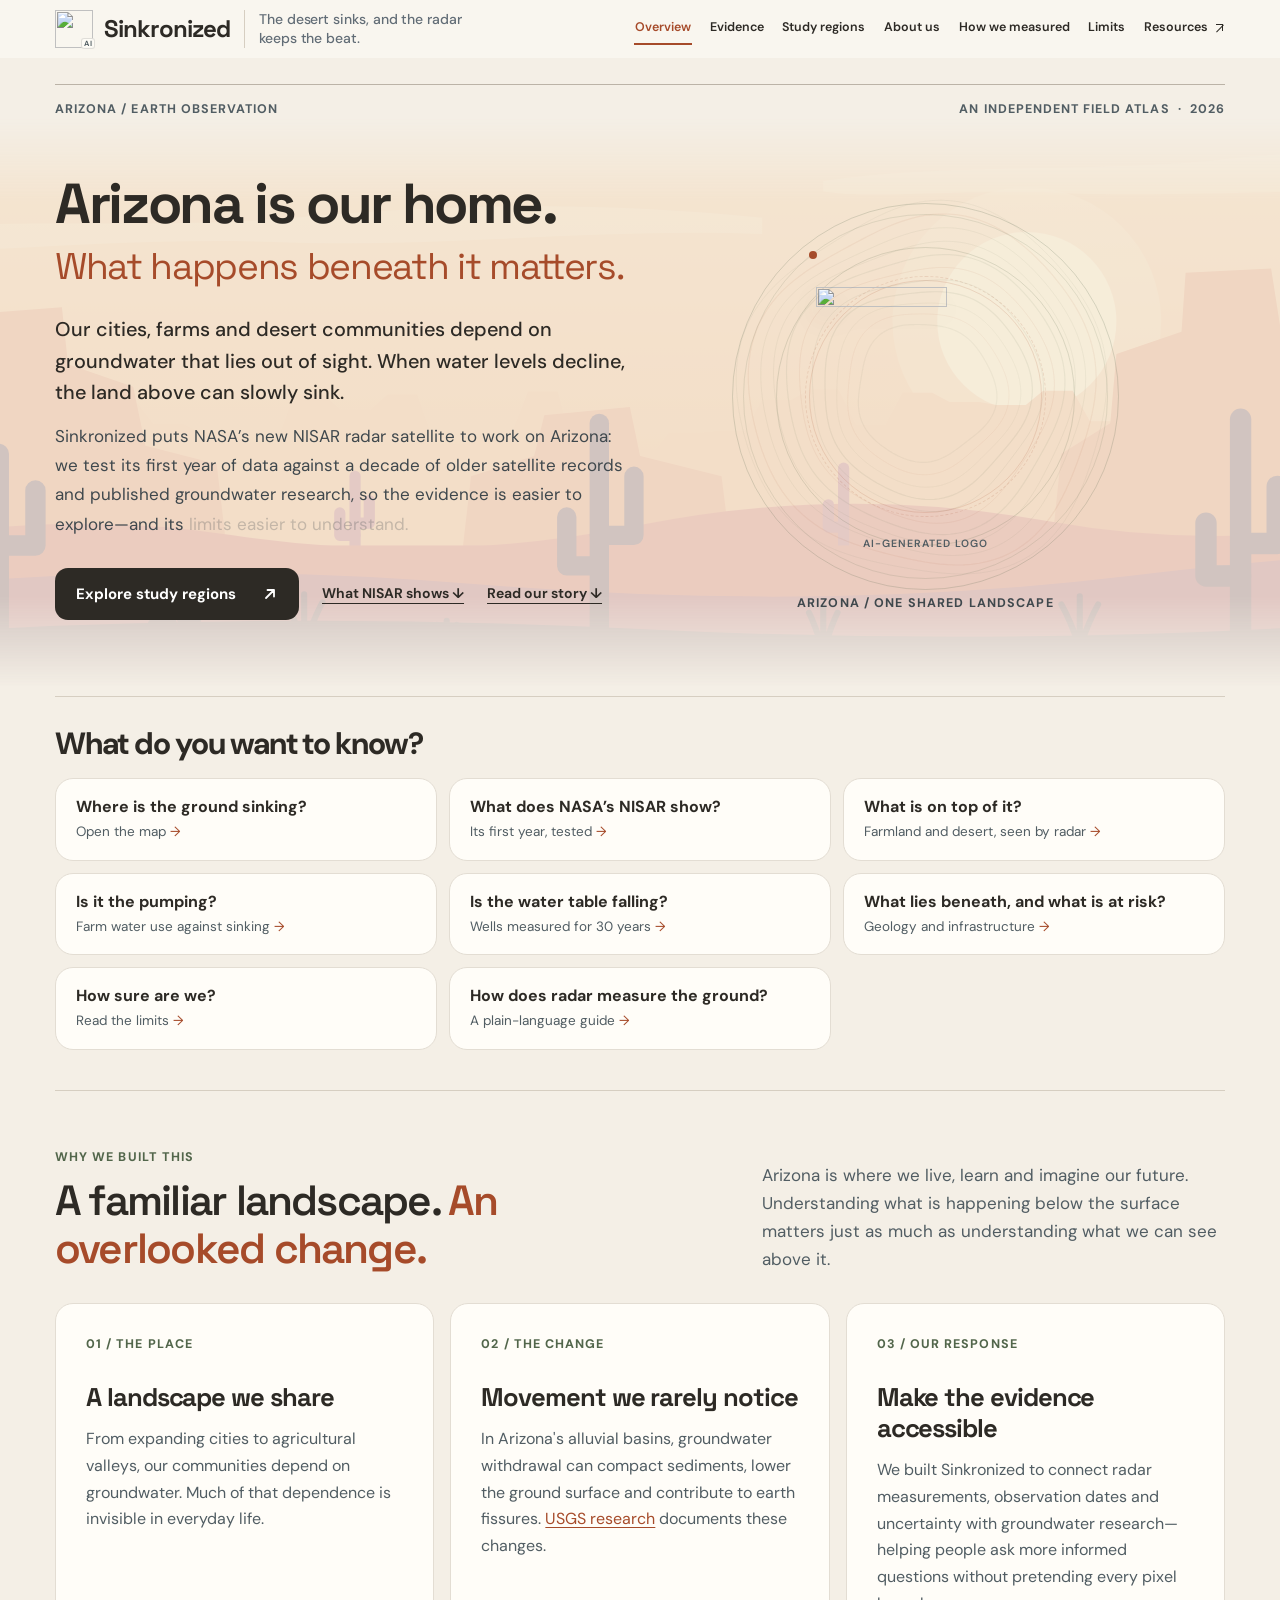
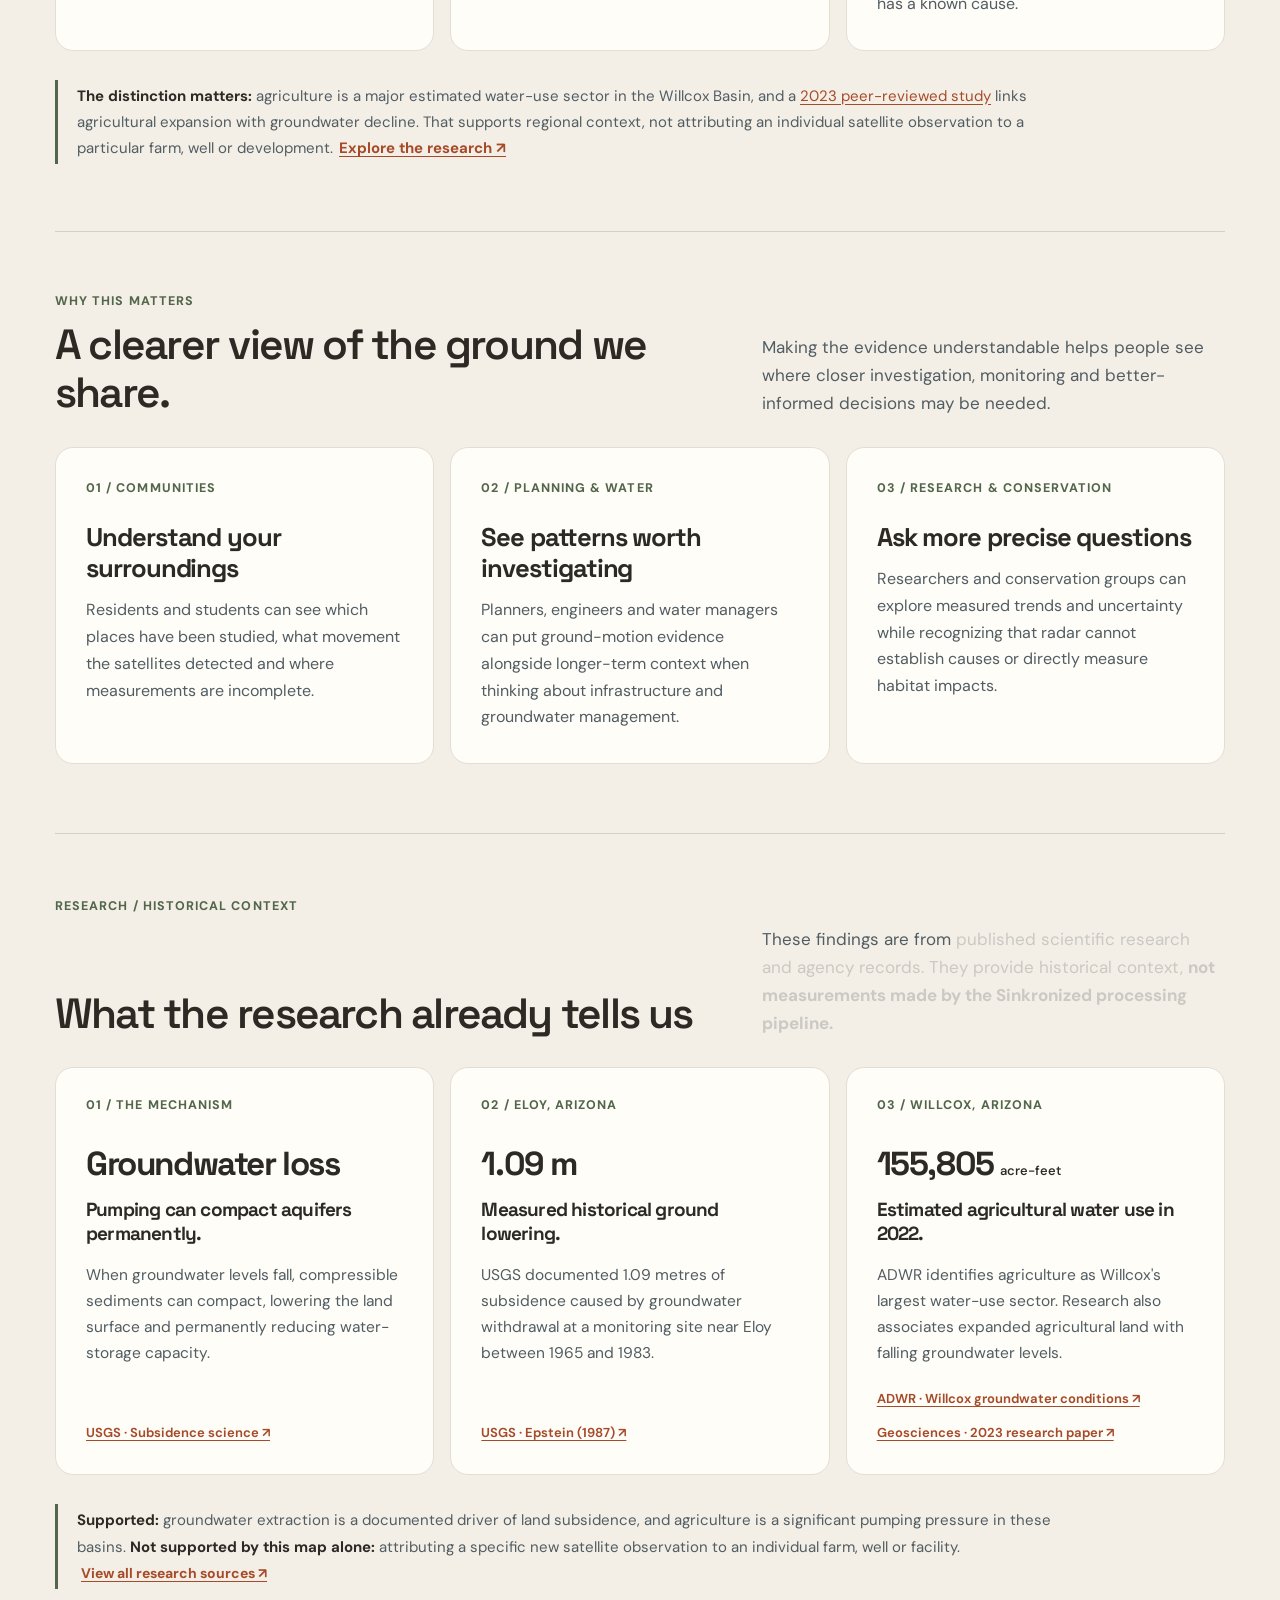
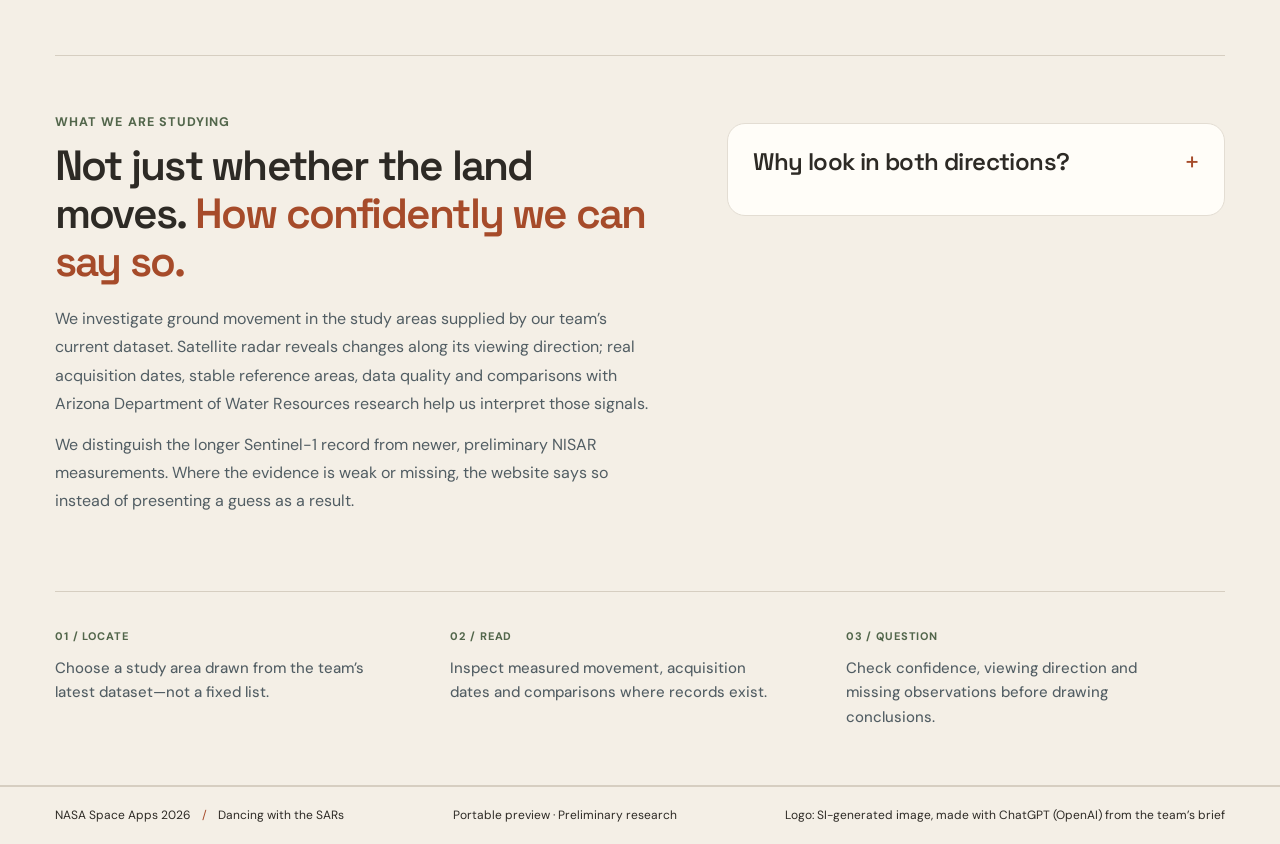
==== web/preview.html @ 80074480 "Merge branch 'mansi200304:main' into main" ====
<!doctype html>
<html lang="en">
<head>
  <meta charset="utf-8">
  <meta name="viewport" content="width=device-width,initial-scale=1">
  <meta name="theme-color" content="#F4EFE6">
  <link rel="preconnect" href="https://fonts.googleapis.com">
  <link rel="preconnect" href="https://fonts.gstatic.com" crossorigin>
  <link href="https://fonts.googleapis.com/css2?family=DM+Sans:wght@400;500;600;700&family=Space+Grotesk:wght@400;500;600;700&display=swap" rel="stylesheet">
<link rel="icon" type="image/png" sizes="32x32" href="./assets/favicon-32.png">
<link rel="apple-touch-icon" href="./assets/apple-touch-icon.png">
  <meta name="description" content="The desert sinks, and the radar keeps the beat. A groundwater field atlas.">
  <title>Sinkronized — The desert sinks, and the radar keeps the beat.</title>
  <style>/* required styles */

.leaflet-pane,
.leaflet-tile,
.leaflet-marker-icon,
.leaflet-marker-shadow,
.leaflet-tile-container,
.leaflet-pane > svg,
.leaflet-pane > canvas,
.leaflet-zoom-box,
.leaflet-image-layer,
.leaflet-layer {
	position: absolute;
	left: 0;
	top: 0;
	}
.leaflet-container {
	overflow: hidden;
	}
.leaflet-tile,
.leaflet-marker-icon,
.leaflet-marker-shadow {
	-webkit-user-select: none;
	   -moz-user-select: none;
	        user-select: none;
	  -webkit-user-drag: none;
	}
/* Prevents IE11 from highlighting tiles in blue */
.leaflet-tile::selection {
	background: transparent;
}
/* Safari renders non-retina tile on retina better with this, but Chrome is worse */
.leaflet-safari .leaflet-tile {
	image-rendering: -webkit-optimize-contrast;
	}
/* hack that prevents hw layers "stretching" when loading new tiles */
.leaflet-safari .leaflet-tile-container {
	width: 1600px;
	height: 1600px;
	-webkit-transform-origin: 0 0;
	}
.leaflet-marker-icon,
.leaflet-marker-shadow {
	display: block;
	}
/* .leaflet-container svg: reset svg max-width decleration shipped in Joomla! (joomla.org) 3.x */
/* .leaflet-container img: map is broken in FF if you have max-width: 100% on tiles */
.leaflet-container .leaflet-overlay-pane svg {
	max-width: none !important;
	max-height: none !important;
	}
.leaflet-container .leaflet-marker-pane img,
.leaflet-container .leaflet-shadow-pane img,
.leaflet-container .leaflet-tile-pane img,
.leaflet-container img.leaflet-image-layer,
.leaflet-container .leaflet-tile {
	max-width: none !important;
	max-height: none !important;
	width: auto;
	padding: 0;
	}

.leaflet-container img.leaflet-tile {
	/* See: https://bugs.chromium.org/p/chromium/issues/detail?id=600120 */
	mix-blend-mode: plus-lighter;
}

.leaflet-container.leaflet-touch-zoom {
	-ms-touch-action: pan-x pan-y;
	touch-action: pan-x pan-y;
	}
.leaflet-container.leaflet-touch-drag {
	-ms-touch-action: pinch-zoom;
	/* Fallback for FF which doesn't support pinch-zoom */
	touch-action: none;
	touch-action: pinch-zoom;
}
.leaflet-container.leaflet-touch-drag.leaflet-touch-zoom {
	-ms-touch-action: none;
	touch-action: none;
}
.leaflet-container {
	-webkit-tap-highlight-color: transparent;
}
.leaflet-container a {
	-webkit-tap-highlight-color: rgba(51, 181, 229, 0.4);
}
.leaflet-tile {
	filter: inherit;
	visibility: hidden;
	}
.leaflet-tile-loaded {
	visibility: inherit;
	}
.leaflet-zoom-box {
	width: 0;
	height: 0;
	-moz-box-sizing: border-box;
	     box-sizing: border-box;
	z-index: 800;
	}
/* workaround for https://bugzilla.mozilla.org/show_bug.cgi?id=888319 */
.leaflet-overlay-pane svg {
	-moz-user-select: none;
	}

.leaflet-pane         { z-index: 400; }

.leaflet-tile-pane    { z-index: 200; }
.leaflet-overlay-pane { z-index: 400; }
.leaflet-shadow-pane  { z-index: 500; }
.leaflet-marker-pane  { z-index: 600; }
.leaflet-tooltip-pane   { z-index: 650; }
.leaflet-popup-pane   { z-index: 700; }

.leaflet-map-pane canvas { z-index: 100; }
.leaflet-map-pane svg    { z-index: 200; }

.leaflet-vml-shape {
	width: 1px;
	height: 1px;
	}
.lvml {
	behavior: url(#default#VML);
	display: inline-block;
	position: absolute;
	}


/* control positioning */

.leaflet-control {
	position: relative;
	z-index: 800;
	pointer-events: visiblePainted; /* IE 9-10 doesn't have auto */
	pointer-events: auto;
	}
.leaflet-top,
.leaflet-bottom {
	position: absolute;
	z-index: 1000;
	pointer-events: none;
	}
.leaflet-top {
	top: 0;
	}
.leaflet-right {
	right: 0;
	}
.leaflet-bottom {
	bottom: 0;
	}
.leaflet-left {
	left: 0;
	}
.leaflet-control {
	float: left;
	clear: both;
	}
.leaflet-right .leaflet-control {
	float: right;
	}
.leaflet-top .leaflet-control {
	margin-top: 10px;
	}
.leaflet-bottom .leaflet-control {
	margin-bottom: 10px;
	}
.leaflet-left .leaflet-control {
	margin-left: 10px;
	}
.leaflet-right .leaflet-control {
	margin-right: 10px;
	}


/* zoom and fade animations */

.leaflet-fade-anim .leaflet-popup {
	opacity: 0;
	-webkit-transition: opacity 0.2s linear;
	   -moz-transition: opacity 0.2s linear;
	        transition: opacity 0.2s linear;
	}
.leaflet-fade-anim .leaflet-map-pane .leaflet-popup {
	opacity: 1;
	}
.leaflet-zoom-animated {
	-webkit-transform-origin: 0 0;
	    -ms-transform-origin: 0 0;
	        transform-origin: 0 0;
	}
svg.leaflet-zoom-animated {
	will-change: transform;
}

.leaflet-zoom-anim .leaflet-zoom-animated {
	-webkit-transition: -webkit-transform 0.25s cubic-bezier(0,0,0.25,1);
	   -moz-transition:    -moz-transform 0.25s cubic-bezier(0,0,0.25,1);
	        transition:         transform 0.25s cubic-bezier(0,0,0.25,1);
	}
.leaflet-zoom-anim .leaflet-tile,
.leaflet-pan-anim .leaflet-tile {
	-webkit-transition: none;
	   -moz-transition: none;
	        transition: none;
	}

.leaflet-zoom-anim .leaflet-zoom-hide {
	visibility: hidden;
	}


/* cursors */

.leaflet-interactive {
	cursor: pointer;
	}
.leaflet-grab {
	cursor: -webkit-grab;
	cursor:    -moz-grab;
	cursor:         grab;
	}
.leaflet-crosshair,
.leaflet-crosshair .leaflet-interactive {
	cursor: crosshair;
	}
.leaflet-popup-pane,
.leaflet-control {
	cursor: auto;
	}
.leaflet-dragging .leaflet-grab,
.leaflet-dragging .leaflet-grab .leaflet-interactive,
.leaflet-dragging .leaflet-marker-draggable {
	cursor: move;
	cursor: -webkit-grabbing;
	cursor:    -moz-grabbing;
	cursor:         grabbing;
	}

/* marker & overlays interactivity */
.leaflet-marker-icon,
.leaflet-marker-shadow,
.leaflet-image-layer,
.leaflet-pane > svg path,
.leaflet-tile-container {
	pointer-events: none;
	}

.leaflet-marker-icon.leaflet-interactive,
.leaflet-image-layer.leaflet-interactive,
.leaflet-pane > svg path.leaflet-interactive,
svg.leaflet-image-layer.leaflet-interactive path {
	pointer-events: visiblePainted; /* IE 9-10 doesn't have auto */
	pointer-events: auto;
	}

/* visual tweaks */

.leaflet-container {
	background: #ddd;
	outline-offset: 1px;
	}
.leaflet-container a {
	color: #0078A8;
	}
.leaflet-zoom-box {
	border: 2px dotted #38f;
	background: rgba(255,255,255,0.5);
	}


/* general typography */
.leaflet-container {
	font-family: "Helvetica Neue", Arial, Helvetica, sans-serif;
	font-size: 12px;
	font-size: 0.75rem;
	line-height: 1.5;
	}


/* general toolbar styles */

.leaflet-bar {
	box-shadow: 0 1px 5px rgba(0,0,0,0.65);
	border-radius: 4px;
	}
.leaflet-bar a {
	background-color: #fff;
	border-bottom: 1px solid #ccc;
	width: 26px;
	height: 26px;
	line-height: 26px;
	display: block;
	text-align: center;
	text-decoration: none;
	color: black;
	}
.leaflet-bar a,
.leaflet-control-layers-toggle {
	background-position: 50% 50%;
	background-repeat: no-repeat;
	display: block;
	}
.leaflet-bar a:hover,
.leaflet-bar a:focus {
	background-color: #f4f4f4;
	}
.leaflet-bar a:first-child {
	border-top-left-radius: 4px;
	border-top-right-radius: 4px;
	}
.leaflet-bar a:last-child {
	border-bottom-left-radius: 4px;
	border-bottom-right-radius: 4px;
	border-bottom: none;
	}
.leaflet-bar a.leaflet-disabled {
	cursor: default;
	background-color: #f4f4f4;
	color: #bbb;
	}

.leaflet-touch .leaflet-bar a {
	width: 30px;
	height: 30px;
	line-height: 30px;
	}
.leaflet-touch .leaflet-bar a:first-child {
	border-top-left-radius: 2px;
	border-top-right-radius: 2px;
	}
.leaflet-touch .leaflet-bar a:last-child {
	border-bottom-left-radius: 2px;
	border-bottom-right-radius: 2px;
	}

/* zoom control */

.leaflet-control-zoom-in,
.leaflet-control-zoom-out {
	font: bold 18px 'Lucida Console', Monaco, monospace;
	text-indent: 1px;
	}

.leaflet-touch .leaflet-control-zoom-in, .leaflet-touch .leaflet-control-zoom-out  {
	font-size: 22px;
	}


/* layers control */

.leaflet-control-layers {
	box-shadow: 0 1px 5px rgba(0,0,0,0.4);
	background: #fff;
	border-radius: 5px;
	}
.leaflet-control-layers-toggle {
	background-image: url(images/layers.png);
	width: 36px;
	height: 36px;
	}
.leaflet-retina .leaflet-control-layers-toggle {
	background-image: url(images/layers-2x.png);
	background-size: 26px 26px;
	}
.leaflet-touch .leaflet-control-layers-toggle {
	width: 44px;
	height: 44px;
	}
.leaflet-control-layers .leaflet-control-layers-list,
.leaflet-control-layers-expanded .leaflet-control-layers-toggle {
	display: none;
	}
.leaflet-control-layers-expanded .leaflet-control-layers-list {
	display: block;
	position: relative;
	}
.leaflet-control-layers-expanded {
	padding: 6px 10px 6px 6px;
	color: #333;
	background: #fff;
	}
.leaflet-control-layers-scrollbar {
	overflow-y: scroll;
	overflow-x: hidden;
	padding-right: 5px;
	}
.leaflet-control-layers-selector {
	margin-top: 2px;
	position: relative;
	top: 1px;
	}
.leaflet-control-layers label {
	display: block;
	font-size: 13px;
	font-size: 1.08333em;
	}
.leaflet-control-layers-separator {
	height: 0;
	border-top: 1px solid #ddd;
	margin: 5px -10px 5px -6px;
	}

/* Default icon URLs */
.leaflet-default-icon-path { /* used only in path-guessing heuristic, see L.Icon.Default */
	background-image: url(images/marker-icon.png);
	}


/* attribution and scale controls */

.leaflet-container .leaflet-control-attribution {
	background: #fff;
	background: rgba(255, 255, 255, 0.8);
	margin: 0;
	}
.leaflet-control-attribution,
.leaflet-control-scale-line {
	padding: 0 5px;
	color: #333;
	line-height: 1.4;
	}
.leaflet-control-attribution a {
	text-decoration: none;
	}
.leaflet-control-attribution a:hover,
.leaflet-control-attribution a:focus {
	text-decoration: underline;
	}
.leaflet-attribution-flag {
	display: inline !important;
	vertical-align: baseline !important;
	width: 1em;
	height: 0.6669em;
	}
.leaflet-left .leaflet-control-scale {
	margin-left: 5px;
	}
.leaflet-bottom .leaflet-control-scale {
	margin-bottom: 5px;
	}
.leaflet-control-scale-line {
	border: 2px solid #777;
	border-top: none;
	line-height: 1.1;
	padding: 2px 5px 1px;
	white-space: nowrap;
	-moz-box-sizing: border-box;
	     box-sizing: border-box;
	background: rgba(255, 255, 255, 0.8);
	text-shadow: 1px 1px #fff;
	}
.leaflet-control-scale-line:not(:first-child) {
	border-top: 2px solid #777;
	border-bottom: none;
	margin-top: -2px;
	}
.leaflet-control-scale-line:not(:first-child):not(:last-child) {
	border-bottom: 2px solid #777;
	}

.leaflet-touch .leaflet-control-attribution,
.leaflet-touch .leaflet-control-layers,
.leaflet-touch .leaflet-bar {
	box-shadow: none;
	}
.leaflet-touch .leaflet-control-layers,
.leaflet-touch .leaflet-bar {
	border: 2px solid rgba(0,0,0,0.2);
	background-clip: padding-box;
	}


/* popup */

.leaflet-popup {
	position: absolute;
	text-align: center;
	margin-bottom: 20px;
	}
.leaflet-popup-content-wrapper {
	padding: 1px;
	text-align: left;
	border-radius: 12px;
	}
.leaflet-popup-content {
	margin: 13px 24px 13px 20px;
	line-height: 1.3;
	font-size: 13px;
	font-size: 1.08333em;
	min-height: 1px;
	}
.leaflet-popup-content p {
	margin: 17px 0;
	margin: 1.3em 0;
	}
.leaflet-popup-tip-container {
	width: 40px;
	height: 20px;
	position: absolute;
	left: 50%;
	margin-top: -1px;
	margin-left: -20px;
	overflow: hidden;
	pointer-events: none;
	}
.leaflet-popup-tip {
	width: 17px;
	height: 17px;
	padding: 1px;

	margin: -10px auto 0;
	pointer-events: auto;

	-webkit-transform: rotate(45deg);
	   -moz-transform: rotate(45deg);
	    -ms-transform: rotate(45deg);
	        transform: rotate(45deg);
	}
.leaflet-popup-content-wrapper,
.leaflet-popup-tip {
	background: white;
	color: #333;
	box-shadow: 0 3px 14px rgba(0,0,0,0.4);
	}
.leaflet-container a.leaflet-popup-close-button {
	position: absolute;
	top: 0;
	right: 0;
	border: none;
	text-align: center;
	width: 24px;
	height: 24px;
	font: 16px/24px Tahoma, Verdana, sans-serif;
	color: #757575;
	text-decoration: none;
	background: transparent;
	}
.leaflet-container a.leaflet-popup-close-button:hover,
.leaflet-container a.leaflet-popup-close-button:focus {
	color: #585858;
	}
.leaflet-popup-scrolled {
	overflow: auto;
	}

.leaflet-oldie .leaflet-popup-content-wrapper {
	-ms-zoom: 1;
	}
.leaflet-oldie .leaflet-popup-tip {
	width: 24px;
	margin: 0 auto;

	-ms-filter: "progid:DXImageTransform.Microsoft.Matrix(M11=0.70710678, M12=0.70710678, M21=-0.70710678, M22=0.70710678)";
	filter: progid:DXImageTransform.Microsoft.Matrix(M11=0.70710678, M12=0.70710678, M21=-0.70710678, M22=0.70710678);
	}

.leaflet-oldie .leaflet-control-zoom,
.leaflet-oldie .leaflet-control-layers,
.leaflet-oldie .leaflet-popup-content-wrapper,
.leaflet-oldie .leaflet-popup-tip {
	border: 1px solid #999;
	}


/* div icon */

.leaflet-div-icon {
	background: #fff;
	border: 1px solid #666;
	}


/* Tooltip */
/* Base styles for the element that has a tooltip */
.leaflet-tooltip {
	position: absolute;
	padding: 6px;
	background-color: #fff;
	border: 1px solid #fff;
	border-radius: 3px;
	color: #222;
	white-space: nowrap;
	-webkit-user-select: none;
	-moz-user-select: none;
	-ms-user-select: none;
	user-select: none;
	pointer-events: none;
	box-shadow: 0 1px 3px rgba(0,0,0,0.4);
	}
.leaflet-tooltip.leaflet-interactive {
	cursor: pointer;
	pointer-events: auto;
	}
.leaflet-tooltip-top:before,
.leaflet-tooltip-bottom:before,
.leaflet-tooltip-left:before,
.leaflet-tooltip-right:before {
	position: absolute;
	pointer-events: none;
	border: 6px solid transparent;
	background: transparent;
	content: "";
	}

/* Directions */

.leaflet-tooltip-bottom {
	margin-top: 6px;
}
.leaflet-tooltip-top {
	margin-top: -6px;
}
.leaflet-tooltip-bottom:before,
.leaflet-tooltip-top:before {
	left: 50%;
	margin-left: -6px;
	}
.leaflet-tooltip-top:before {
	bottom: 0;
	margin-bottom: -12px;
	border-top-color: #fff;
	}
.leaflet-tooltip-bottom:before {
	top: 0;
	margin-top: -12px;
	margin-left: -6px;
	border-bottom-color: #fff;
	}
.leaflet-tooltip-left {
	margin-left: -6px;
}
.leaflet-tooltip-right {
	margin-left: 6px;
}
.leaflet-tooltip-left:before,
.leaflet-tooltip-right:before {
	top: 50%;
	margin-top: -6px;
	}
.leaflet-tooltip-left:before {
	right: 0;
	margin-right: -12px;
	border-left-color: #fff;
	}
.leaflet-tooltip-right:before {
	left: 0;
	margin-left: -12px;
	border-right-color: #fff;
	}

/* Printing */

@media print {
	/* Prevent printers from removing background-images of controls. */
	.leaflet-control {
		-webkit-print-color-adjust: exact;
		print-color-adjust: exact;
		}
	}
</style>
  <style>:root{--canvas:#f4efe6;--surface:#e4d9c9;--ink:#2d2a25;--rust:#a64b2a;--olive:#52664b;--muted:#626d76;--rule:#c9c0b2;--faint:#ebe4d8;--serif:Georgia,'Times New Roman',serif;--sans:Arial,Helvetica,sans-serif}
.confirmation-chip{display:table;margin:12px 0;padding:4px 8px;border:1px solid var(--olive);color:var(--olive);font-size:11px}.confirmation-chip.unconfirmed{border-color:var(--rust);color:var(--rust)}
*{box-sizing:border-box}body{margin:0;background:var(--canvas);color:var(--ink);font-family:var(--sans);font-size:14px;line-height:1.5}button,input,a{-webkit-tap-highlight-color:transparent}button,input{font:inherit}button{color:inherit;cursor:pointer}button:disabled,input:disabled{cursor:not-allowed}button{background:none;border:0}a{color:var(--rust);text-underline-offset:3px}button:focus-visible,a:focus-visible,input:focus-visible,summary:focus-visible{outline:2px solid var(--rust);outline-offset:4px}button:hover:not(:disabled){color:var(--rust)}[hidden]{display:none!important}.skip-link{position:absolute;top:-70px;left:16px;background:var(--canvas);padding:12px;z-index:3000}.skip-link:focus{top:10px}.masthead{height:78px;display:flex;align-items:center;gap:25px;padding:0 28px;border-bottom:1px solid var(--rule)}.wordmark{display:flex;align-items:center;gap:12px;font-family:var(--serif);font-size:28px;letter-spacing:-1px;text-decoration:none;color:var(--ink);white-space:nowrap}.wordmark svg{width:31px;height:36px;fill:none;stroke:var(--rust);stroke-width:1.6}.title-stop{color:var(--rust)}.project-label{font-size:11px;color:var(--muted);border-left:1px solid var(--rule);padding-left:23px;max-width:240px;line-height:1.5}.masthead nav{margin-left:auto;display:flex;gap:23px}.masthead nav button{padding:12px 0;font-size:12px}.workspace{display:grid;grid-template-columns:230px minmax(280px,1fr) 340px;height:calc(100dvh - 112px);min-height:620px}.sidebar{border-right:1px solid var(--rule);padding:25px 20px 16px;overflow:auto;display:flex;flex-direction:column}.eyebrow{font-size:10px;letter-spacing:.07em;color:var(--muted)}.sidebar-intro p{font-family:var(--serif);font-size:23px;line-height:1.25;letter-spacing:-.4px;margin:15px 0 26px}h2{font-weight:400}.sidebar h2{font-size:11px;font-weight:600;display:flex;justify-content:space-between;margin:0 0 8px}.sidebar h2 span{font-weight:400;color:var(--muted);font-variant-numeric:tabular-nums}.hotspot-button{width:100%;text-align:left;display:grid;grid-template-columns:22px 1fr;gap:6px;padding:15px 0;border-bottom:1px solid var(--rule)}.hotspot-button .index{font-size:10px;margin-top:4px;color:var(--muted)}.hotspot-button .place{font-size:17px;line-height:1.3;font-family:var(--serif)}.hotspot-button .tagline{display:block;font-size:11px;color:var(--muted);margin-top:5px;line-height:1.4}.hotspot-button[aria-pressed=true]{border-bottom-color:var(--rust)}.hotspot-button[aria-pressed=true] .index,.hotspot-button[aria-pressed=true] .place{color:var(--rust)}.text-action{padding:13px 0;font-size:11px;text-align:left;display:flex;justify-content:space-between;width:100%}.layer-section{margin-top:25px}.layer-row{padding:10px 0;border-bottom:1px solid var(--faint)}.layer-row label{display:flex;gap:9px;align-items:flex-start;cursor:pointer;font-size:12px}.layer-row input[type=checkbox]{accent-color:var(--rust);width:14px;height:14px;flex-shrink:0;margin:2px 0 0}.layer-title{flex:1}.layer-state{color:var(--muted);font-size:10px;padding-top:2px}.layer-row.unavailable label{cursor:default;color:var(--muted)}.opacity-control{display:flex;gap:8px;align-items:center;padding:6px 0 0 23px;color:var(--muted);font-size:10px}.opacity-control input{min-width:0;width:100%;height:16px;accent-color:var(--rust)}.layer-note{font-size:10px;color:var(--muted);line-height:1.6;margin-top:13px}.sidebar-footer{margin-top:auto;padding-top:25px;font-size:10px;color:var(--muted);display:flex;gap:6px;flex-wrap:wrap;align-items:center}.status-dot{width:5px;height:5px;background:var(--olive);border-radius:50%}.sidebar-footer button{padding:0;color:var(--rust);margin-left:11px;text-decoration:underline;text-underline-offset:3px}.map-column{position:relative;min-width:0;min-height:400px;background:#e4dfd3;isolation:isolate;overflow:hidden}#map{height:100%;width:100%;background:#e4dfd3;z-index:0}.map-toolbar{position:absolute;z-index:600;left:18px;right:18px;top:18px;display:flex;justify-content:space-between;gap:10px;pointer-events:none}.map-toolbar button{pointer-events:auto;font-size:11px;padding:9px 11px;background:var(--canvas)}.basemap-options{display:flex;border:1px solid var(--rule)}.basemap-options button[aria-pressed=true]{background:var(--ink);color:var(--canvas)}#fit-study{border:1px solid var(--rule)}.map-caption{position:absolute;left:18px;right:18px;bottom:35px;z-index:500;display:flex;align-items:flex-start;flex-direction:column;gap:2px;font-size:10px;pointer-events:none}.map-caption span{background:var(--canvas);padding:3px 7px;max-width:100%}.map-caption span:first-child{font-family:var(--serif);font-size:16px}.map-message{position:absolute;left:18px;right:18px;top:75px;padding:12px;background:var(--canvas);border-left:3px solid var(--rust);font-size:12px;z-index:650}.leaflet-container{font-family:var(--sans)}.leaflet-control-attribution{font-size:9px!important;max-width:100%;background:rgba(244,239,230,.94)!important}.leaflet-control-attribution a{color:var(--rust)}.leaflet-control-zoom{border:1px solid var(--rule)!important;border-radius:0!important;box-shadow:none!important;margin:0 18px 90px 0!important}.leaflet-control-zoom a{border-radius:0!important;background:var(--canvas)!important;color:var(--ink)!important;width:32px!important;height:32px!important;font-size:19px!important;font-weight:400!important}.leaflet-control-scale{margin-left:25px!important;margin-bottom:9px!important}.leaflet-control-scale-line{background:rgba(244,239,230,.9);border-color:var(--ink);font-size:9px}.study-label{background:var(--canvas);color:var(--ink);border:1px solid var(--rule);border-radius:0;box-shadow:none;font-size:11px;padding:3px 6px}.study-label::before{display:none}.leaflet-popup-content-wrapper{border-radius:0;background:var(--canvas);box-shadow:0 3px 15px #2d2a2522}.leaflet-popup-tip{background:var(--canvas)}.leaflet-popup-content{font-size:12px}.details-panel{padding:25px 25px 20px;border-left:1px solid var(--rule);overflow:auto;scrollbar-width:thin}.detail-kicker{display:flex;justify-content:space-between;gap:10px;color:var(--muted);font-size:10px;margin-bottom:15px}.details-panel h1{font-family:var(--serif);font-weight:400;font-size:29px;line-height:1.15;letter-spacing:-.6px;margin:0 0 9px}.story-name{font-family:var(--serif);font-style:italic;font-size:17px;margin:0 0 23px}.metric{border-top:1px solid var(--rule);border-bottom:1px solid var(--rule);padding:18px 0}.metric-label{font-size:11px;margin:0 0 7px}.metric-value{font-size:32px;line-height:1.2;font-weight:400;font-variant-numeric:tabular-nums;letter-spacing:-1px}.metric-value small{font-size:13px;letter-spacing:0;margin-left:4px}.metric-note{font-size:11px;color:var(--muted);margin:7px 0 0}.metric.pending .metric-value{font-family:var(--serif);font-size:29px;letter-spacing:0}.detail-section{margin-top:23px}.detail-section h2{font-size:12px;font-weight:600;margin:0 0 10px;display:flex;justify-content:space-between}.chart-wait{height:133px;border-top:1px solid var(--rule);border-bottom:1px solid var(--rule);display:flex;flex-direction:column;justify-content:center;padding:17px 0}.chart-wait .waiting-mark{display:block;width:27px;border-top:1px solid var(--rust);margin-bottom:12px}.chart-wait p{font-size:12px;margin:0 0 4px}.chart-wait small{color:var(--muted);font-size:11px;max-width:240px}.chart svg{width:100%;height:auto;display:block}.chart-label{font-size:11px;fill:var(--muted);font-family:var(--sans)}.chart table{width:100%;font-size:11px;border-collapse:collapse;margin-top:8px}.chart td,.chart th{text-align:left;border-bottom:1px solid var(--rule);padding:5px 0}.chart summary{font-size:11px;color:var(--rust);cursor:pointer;margin-top:9px}.detail-facts{margin:0;font-size:11px}.detail-facts div{display:grid;grid-template-columns:95px 1fr;gap:12px;border-bottom:1px solid var(--faint);padding:8px 0}.detail-facts dt{color:var(--muted)}.detail-facts dd{margin:0;overflow-wrap:anywhere}.detail-copy{font-size:12px;line-height:1.7;margin:0}.validation-note{font-size:11px;color:var(--muted);margin:8px 0 0}.detail-bottom{font-size:10px;color:var(--muted);border-top:1px solid var(--rule);padding-top:16px;margin-top:24px}.detail-bottom button{color:var(--rust);padding:5px 0;font-size:11px}.rate-legend{position:absolute;right:18px;bottom:37px;max-width:220px;background:var(--canvas);padding:10px;font-size:11px;z-index:600;border:1px solid var(--rule)}.rate-legend small{display:block;color:var(--muted)}.legend-colors{height:9px;margin:6px 0}.page-footer{height:34px;padding:0 25px;display:flex;justify-content:space-between;align-items:center;border-top:1px solid var(--rule);color:var(--muted);font-size:10px}.footer-separator{padding:0 8px}dialog{background:var(--canvas);color:var(--ink);border:1px solid var(--rule);width:min(620px,calc(100% - 32px));max-height:85dvh;padding:25px 30px 30px}dialog::backdrop{background:#2d2a2577}.dialog-top{display:flex;justify-content:space-between;align-items:center}#close-dialog{font-size:12px;padding:8px 0}dialog h2{font-family:var(--serif);font-size:32px;line-height:1.2;margin:25px 0 20px}dialog h3{font-size:14px;margin:22px 0 8px}dialog p,dialog li{font-size:14px;line-height:1.7}dialog ol,dialog ul{padding-left:20px}.noscript-message{position:fixed;z-index:3000;bottom:30px;left:20px;right:20px;background:var(--canvas);border:1px solid var(--rust);padding:20px}
.mobile-layer-toggle{display:none}.out-arrow{display:inline-block;width:8px;height:8px;border-top:1px solid currentColor;border-right:1px solid currentColor;position:relative;margin:0 1px 0 5px}.out-arrow::after{content:'';position:absolute;left:-1px;top:3px;width:10px;border-top:1px solid currentColor;transform:rotate(-45deg)}
@media(min-width:1600px){.workspace{grid-template-columns:260px minmax(450px,1fr) 370px}.sidebar{padding-left:26px;padding-right:26px}.details-panel{padding:28px 30px}.sidebar-intro p{font-size:26px}.details-panel h1{font-size:32px}}
@media(max-width:1100px){.workspace{grid-template-columns:200px minmax(250px,1fr) 290px}.sidebar{padding:20px 15px}.details-panel{padding:20px 18px}.masthead{padding:0 20px;gap:18px}.masthead nav{gap:15px}.project-label{display:none}.hotspot-button .place{font-size:16px}.details-panel h1{font-size:25px}.map-toolbar{left:10px;right:10px}.map-toolbar button{padding:8px}.page-footer{padding:0 15px}}
@media(max-width:800px){.masthead{height:auto;min-height:74px;padding:13px 16px;gap:5px;flex-wrap:wrap}.wordmark{font-size:26px}.wordmark svg{width:26px;height:29px}.masthead nav{margin-left:auto;gap:15px}.masthead nav button{font-size:11px;padding:5px 0}.workspace{height:auto;min-height:0;grid-template-columns:1fr;grid-template-rows:auto 58dvh auto}.sidebar{padding:15px 16px 12px;overflow:visible;border-right:0;border-bottom:1px solid var(--rule);display:block}.sidebar-intro{display:none}.sidebar h2{margin-bottom:4px}.hotspot-list{display:grid;grid-template-columns:repeat(3,minmax(0,1fr));gap:12px}.hotspot-button{padding:10px 0;grid-template-columns:1fr;gap:3px}.hotspot-button .index{display:none}.hotspot-button .place{font-size:16px}.hotspot-button .tagline{font-size:10px}.study-section .text-action{padding:10px 0 0;width:auto;gap:15px}.layer-section{margin:13px 0 0}.layer-section h2{font-weight:400}.layer-section #layer-list{display:grid;grid-template-columns:repeat(2,minmax(0,1fr));gap:0 16px}.layer-row{padding:7px 0}.layer-note{margin:8px 0 0}.sidebar-footer{padding-top:10px}.details-panel{border-left:0;border-top:1px solid var(--rule);padding:25px 20px;overflow:visible}.details-panel h1{font-size:31px}.detail-kicker{font-size:11px}.detail-copy{font-size:14px}.detail-facts{font-size:12px}.detail-facts div{grid-template-columns:120px 1fr}.detail-section{margin-top:25px}.detail-section h2{font-size:14px}.metric-value{font-size:36px}.chart-wait{height:135px}.page-footer{height:auto;min-height:50px;padding:12px 16px;gap:8px;align-items:flex-start;flex-direction:column}.map-column{min-height:330px}.chart{max-width:500px}.map-caption{left:12px;right:12px}.map-caption span:last-child{font-size:9px}.rate-legend{bottom:102px;max-width:200px}.sidebar-footer button{margin-left:6px}}
@media(max-width:800px){.layer-section{display:none}.sidebar.layers-open .layer-section{display:block}.mobile-layer-toggle{display:inline-block;font-size:11px;color:var(--rust);padding:10px 0 0}.study-section .text-action{display:inline-flex;margin-right:25px}.sidebar-footer{padding-top:9px}}
@media(max-width:420px){.masthead nav{width:100%;margin-left:38px;justify-content:space-between;gap:10px}.hotspot-button .place{font-size:15px}.layer-row label{font-size:11px}.layer-state{font-size:9px}.map-toolbar button{font-size:10px}.map-caption span:last-child{max-width:250px}}
@media(prefers-reduced-motion:reduce){*{scroll-behavior:auto!important;transition:none!important;animation:none!important}}

/* Sonoran Sand: distinct surface and interaction roles, without layout changes. */
:root{--slate:#6C7A89;--slate-deep:#626D76;--on-sand:#505B62}
.masthead{background:var(--ink);border-bottom:2px solid var(--rust);color:var(--canvas)}
.masthead .wordmark,.masthead nav button{color:var(--canvas)}
.masthead .wordmark svg{stroke:var(--surface)}
.masthead .title-stop{color:var(--surface)}
.masthead .project-label{color:var(--surface);border-color:var(--slate)}
.masthead nav button:hover{color:var(--surface)}
.masthead a:focus-visible,.masthead button:focus-visible{outline-color:var(--canvas)}
.sidebar{background:var(--surface)}
.sidebar .eyebrow,.sidebar .hotspot-button .tagline,.sidebar .hotspot-button .index,
.sidebar .layer-note,.sidebar .opacity-control,.sidebar .layer-row.unavailable label{color:var(--on-sand)}
.sidebar h2>span{background:var(--olive);color:var(--canvas);padding:0 5px}
.hotspot-button{padding-left:8px;padding-right:8px}
.hotspot-button[aria-pressed=true]{background:var(--rust);border-bottom-color:var(--rust);color:var(--canvas)}
.hotspot-button[aria-pressed=true] .place,.hotspot-button[aria-pressed=true] .index,
.hotspot-button[aria-pressed=true] .tagline{color:var(--canvas)}
.hotspot-button[aria-pressed=true]:hover{color:var(--canvas)}
.layer-row{border-bottom-color:var(--rule)}
.layer-state:not(:empty){padding:1px 4px;background:var(--canvas);color:var(--slate-deep);border:1px solid var(--rule)}
#layer-hotspots{accent-color:var(--olive)}
.sidebar-footer{border-top:2px solid var(--olive);background:var(--canvas);color:var(--olive);padding:12px 9px;margin-top:20px}
.sidebar-footer .status-dot{background:var(--olive);width:6px;height:6px}
.sidebar-footer button{color:var(--olive)}
.details-panel{--detail-gutter:25px;--detail-top:25px;background:var(--canvas)}
.detail-kicker{background:var(--slate-deep);color:var(--canvas);margin:calc(-1 * var(--detail-top)) calc(-1 * var(--detail-gutter)) 0;padding:15px var(--detail-gutter) 10px}
.details-panel h1{background:var(--slate-deep);color:var(--canvas);margin:0 calc(-1 * var(--detail-gutter));padding:0 var(--detail-gutter) 9px}
.details-panel .story-name{background:var(--slate-deep);color:var(--canvas);margin:0 calc(-1 * var(--detail-gutter)) 23px;padding:0 var(--detail-gutter) 16px;border-bottom:4px solid var(--slate)}
.metric:not(.pending){border-top:2px solid var(--rust)}
.metric:not(.pending) .metric-value{color:var(--rust)}
.metric.pending .metric-value{color:var(--slate-deep)}
.detail-section h2{color:var(--olive)}
.validation-note{border-left:2px solid var(--slate);padding-left:9px}
.page-footer{background:var(--ink);color:var(--surface);border-top-color:var(--slate-deep)}
@media(min-width:1600px){.details-panel{--detail-gutter:30px;--detail-top:28px}}
@media(max-width:1100px){.details-panel{--detail-gutter:18px;--detail-top:20px}}
@media(max-width:800px){.details-panel{--detail-gutter:20px;--detail-top:25px}.hotspot-button{padding-left:7px;padding-right:7px}.sidebar-footer{margin-top:12px;padding:9px}}

/* Project continuation: narrative overview and usable, data-faithful atlas. */
html{scroll-behavior:smooth;scroll-padding-top:18px}
.masthead{position:relative;z-index:20}
.masthead .nav-overview,.masthead .nav-explore{font-size:12px;text-decoration:none;color:var(--canvas);padding:12px 0}
.masthead .nav-overview:hover,.masthead .nav-explore:hover{color:var(--surface)}
.overview{position:relative;background:var(--canvas);padding:24px clamp(22px,5vw,85px) 24px;border-bottom:1px solid var(--rule);min-height:min(740px,95dvh);overflow:hidden}
.overview-topline{display:flex;justify-content:space-between;gap:20px;border-top:2px solid var(--olive);padding-top:11px;font-size:10px;color:var(--slate-deep);letter-spacing:.14em}
.overview-hero{min-height:515px;display:grid;grid-template-columns:minmax(0,1.08fr) minmax(270px,.92fr);align-items:center;gap:clamp(28px,6vw,100px);max-width:1550px;margin:0 auto}
.overview-copy{max-width:750px;padding:44px 0}
.overview-kicker{display:flex;align-items:center;gap:9px;margin:0 0 24px;font-size:10px;font-weight:700;color:var(--olive);letter-spacing:.16em}
.overview-kicker .status-dot{width:8px;height:8px}
.overview h1{font:400 clamp(48px,5.9vw,93px)/1.04 var(--serif);letter-spacing:-.055em;margin:0 0 25px;max-width:870px}
.overview h1 em{font-style:normal;color:var(--rust);display:block}
.overview-lede{font:400 clamp(17px,1.7vw,22px)/1.5 var(--serif);max-width:610px;margin:0 0 18px}
.overview-subcopy{font-size:14px;line-height:1.85;max-width:620px;color:var(--slate-deep);margin:0 0 26px}
.overview-actions{display:flex;flex-wrap:wrap;align-items:center;gap:15px 24px}
.overview-primary{display:inline-flex;align-items:center;justify-content:space-between;gap:35px;padding:14px 18px;background:var(--rust);color:#fff;text-decoration:none;font-size:13px;font-weight:700;min-height:49px}
.overview-primary:hover{background:#8f3d21}
.overview-primary:focus-visible,.overview-secondary:focus-visible{outline:2px solid var(--olive);outline-offset:4px}
.overview-secondary{border-bottom:1px solid var(--rust);font-size:12px;padding:10px 0;color:var(--rust);text-align:left}
.overview-caveat{border-left:2px solid var(--olive);padding:1px 0 1px 12px;max-width:630px;color:var(--slate-deep);font-size:11px;line-height:1.7;margin-top:25px}
.overview-visual{position:relative;display:grid;place-items:center;min-width:0;aspect-ratio:1;max-height:560px}
.overview-visual:before{content:"";position:absolute;inset:3%;border:1px solid var(--rule);border-radius:50%}
.overview-rings{position:relative;display:grid;place-items:center;aspect-ratio:1;width:min(100%,480px)}
.overview-rings:after{content:"";position:absolute;inset:17%;border:1px dashed #a64b2a66;border-radius:50%;pointer-events:none}
.overview-ring{position:absolute;border:1px solid var(--rule);border-radius:50%;width:100%;aspect-ratio:1}
.overview-ring-2{width:82%;border-color:#52664b77}
.overview-ring-3{width:64%;border-color:#a64b2a88}
.overview-rings img{width:55%;height:auto;object-fit:contain;filter:drop-shadow(0 10px 18px #2d2a2520);position:relative;z-index:1}
.overview-orbit-dot{position:absolute;top:10%;left:18%;width:8px;height:8px;background:var(--rust);border-radius:50%}
.overview-visual-label{position:absolute;bottom:4%;left:0;right:0;text-align:center;font-size:10px;letter-spacing:.12em;color:var(--slate-deep)}
.overview-steps{display:grid;grid-template-columns:repeat(3,minmax(0,1fr));gap:22px;max-width:1550px;margin:0 auto;padding:20px 0 10px;border-top:1px solid var(--rule)}
.overview-steps>div{border-left:2px solid var(--olive);padding:4px 14px}
.overview-steps span{font-weight:700;font-size:10px;letter-spacing:.1em;color:var(--olive)}
.overview-steps p{font:14px/1.65 var(--serif);max-width:330px;margin:7px 0 0}
.overview-science-note{max-width:630px;border-top:1px solid var(--rule);border-bottom:1px solid var(--rule);margin-top:25px;font-size:13px}
.overview-science-note summary{list-style:none;display:flex;justify-content:space-between;align-items:center;cursor:pointer;color:var(--ink);font-weight:700;padding:13px 0}
.overview-science-note summary::-webkit-details-marker{display:none}
.overview-science-note summary span{font-size:20px;font-weight:400;color:var(--rust)}
.overview-science-note[open] summary span{transform:rotate(45deg)}
.overview-science-note p{color:var(--slate-deep);line-height:1.7;margin:0 0 14px}
.return-overview{display:inline-block;font-size:11px;color:var(--olive);margin-bottom:17px}
.workspace{grid-template-columns:280px minmax(280px,1fr) 390px;min-height:670px}
.sidebar{padding-left:25px;padding-right:25px}
.sidebar-intro p{font-size:24px}
.hotspot-button{grid-template-columns:26px 1fr;padding-top:17px;padding-bottom:17px}
.hotspot-button .place{font-size:19px}
.hotspot-button .tagline{font-size:12px}
.layer-row label{font-size:13px}
.layer-note{font-size:11px}
.details-panel{--detail-gutter:28px;--detail-top:27px;padding:var(--detail-top) var(--detail-gutter)}
.details-panel h1{font-size:35px}
.story-name{font-size:18px}
.metric-label{font-size:13px}
.metric-value{font-size:37px}
.metric-note{font-size:12px;line-height:1.65}
.detail-section h2{font-size:14px}
.detail-copy{font-size:14px;line-height:1.75}
.validation-note{font-size:12px;line-height:1.7}
.detail-facts{font-size:13px}
.detail-facts div{grid-template-columns:120px minmax(0,1fr);gap:12px}
.detail-kicker{font-size:11px}
.detail-bottom{font-size:12px}
.insights-summary{font-size:18px}
.insight-point h3{font-size:13px}
.insight-point p{font-size:14px}
.confidence-pill strong{font-size:13px}
.confidence-pill small{font-size:11px}
.study-context{padding:0 0 14px}
.detail-section-heading{display:flex;align-items:center;justify-content:space-between;gap:8px;margin-bottom:10px}
.detail-section-heading h2{margin:0}
.detail-section-heading .insights-title{margin:0}
.explain-trigger{display:inline-block;color:var(--rust);font:600 11px var(--sans);text-align:left;text-decoration:underline;text-underline-offset:3px;white-space:nowrap;padding:6px 0}
.metric .explain-trigger{margin-top:10px}
.chart svg{overflow:visible}
.chart-point{cursor:pointer;stroke:var(--canvas);stroke-width:1}
.chart-point:hover,.chart-point:focus-visible,.chart-point-active{stroke:var(--ink);stroke-width:2.5;r:6}
.chart-readout{display:block;min-height:39px;padding:9px 10px;background:var(--faint);border-left:2px solid var(--rust);font:12px/1.5 var(--sans);color:var(--ink);margin-top:8px}
.chart summary{font-size:12px}
.explain-drawer{position:fixed;bottom:0;left:0;right:0;z-index:1800;background:var(--canvas);border-top:4px solid var(--rust);box-shadow:0 -9px 45px #2d2a2533;padding:20px clamp(20px,6vw,90px) 26px;max-height:min(60dvh,390px);overflow:auto}
.explain-drawer-head{display:flex;justify-content:space-between;gap:20px;align-items:center}
.explain-drawer-head .eyebrow{color:var(--olive);font-weight:700;letter-spacing:.14em}
.explain-drawer-head button{font-size:13px;color:var(--rust);padding:7px}
.explain-drawer h2{font:400 clamp(23px,3vw,32px)/1.18 var(--serif);margin:10px 0 8px}
.explain-drawer p{max-width:900px;font-size:14px;line-height:1.7;margin:0 0 7px}
.explain-drawer .explain-note{font-size:12px;color:var(--slate-deep)}
@media(min-width:1600px){.workspace{grid-template-columns:300px minmax(450px,1fr) 420px}.sidebar{padding-left:28px;padding-right:28px}.details-panel{--detail-gutter:32px;--detail-top:30px}}
@media(min-width:801px) and (max-width:1199px){.workspace{grid-template-columns:235px minmax(245px,1fr) 328px}.sidebar{padding:20px 16px}.hotspot-button .place{font-size:17px}.details-panel{--detail-gutter:19px;--detail-top:22px}.details-panel h1{font-size:29px}.overview-hero{gap:26px}.overview h1{font-size:clamp(44px,5vw,65px)}}
@media(max-width:800px){
 .masthead .nav-overview,.masthead .nav-explore{font-size:11px;padding:5px 0}
 .overview{padding:18px 20px 24px;min-height:0}
 .overview-topline{font-size:9px}
 .overview-topline span:last-child{display:none}
 .overview-hero{min-height:0;grid-template-columns:1fr;gap:0}
 .overview-copy{padding:39px 0 22px}
 .overview h1{font-size:clamp(44px,11vw,72px);letter-spacing:-.048em}
 .overview-lede{font-size:19px}
 .overview-visual{max-height:265px;aspect-ratio:auto;height:265px;overflow:hidden}
 .overview-rings{width:280px}
 .overview-rings img{width:48%}
 .overview-visual-label{bottom:0;font-size:8px}
 .overview-steps{grid-template-columns:1fr;gap:12px}
 .overview-steps>div{padding:0 11px}
 .overview-steps p{margin-top:4px}
 .workspace{grid-template-columns:1fr;grid-template-rows:auto 58dvh auto;min-height:0}
 .sidebar{padding:14px 16px 12px}
 .hotspot-button .place{font-size:16px}
 .details-panel{--detail-gutter:20px;--detail-top:25px}
 .details-panel h1{font-size:34px}
 .detail-copy,.insight-point p{font-size:14px}
 .detail-section h2{font-size:14px}
 .chart{max-width:100%}
 .explain-drawer{max-height:60dvh;padding:15px 18px 20px}
}
@media(max-width:420px){
 .masthead nav{width:100%;margin-left:0;gap:8px;justify-content:space-between;flex-wrap:wrap}
 .overview h1{font-size:45px}
 .overview-actions{gap:10px}
 .overview-primary{width:100%}
 .overview-lede{font-size:18px}
 .overview-subcopy{font-size:13px}
 .overview-steps p{font-size:13px}
 .hotspot-list{gap:8px}
 .hotspot-button .place{font-size:15px}
 .detail-section-heading{align-items:flex-start}
 .detail-section-heading .explain-trigger{white-space:normal;max-width:110px}
}
@media(prefers-reduced-motion:no-preference){
 .overview-copy>*{animation:rise-on-load .55s both}
 .overview-copy>*:nth-child(2){animation-delay:.07s}
 .overview-copy>*:nth-child(3){animation-delay:.14s}
 .overview-copy>*:nth-child(n+4){animation-delay:.19s}
 .overview-rings{animation:rise-on-load .75s .15s both}
 .overview-step-in{opacity:0;transform:translateY(14px);transition:opacity .55s ease,transform .55s ease}
 .overview-step-in.is-visible{opacity:1;transform:none}
 @keyframes rise-on-load{from{opacity:0;transform:translateY(12px)}to{opacity:1;transform:translateY(0)}}
}
@media(prefers-reduced-motion:reduce){html{scroll-behavior:auto}}

/* Human story + verifiable source cards for Arizona groundwater subsidence. */
.overview-story{font:400 16px/1.82 var(--serif);max-width:680px;color:var(--ink);margin:0 0 18px}
.overview-story strong{font-weight:600;color:var(--rust)}
.overview-story a,.overview-mission a{color:var(--rust);text-decoration-thickness:1px}
.overview-mission{max-width:690px;border-left:3px solid var(--olive);padding:17px 21px 18px;margin:28px 0;background:#ebe4d8}
.overview-mission-label{display:block;color:var(--olive);font:700 10px/1.6 var(--sans);letter-spacing:.13em;margin-bottom:11px}
.overview-mission p{font:14px/1.8 var(--sans);margin:0 0 12px}
.overview-mission p:last-child{margin-bottom:0}
.overview-story-link{font:600 12px/1.4 var(--sans);color:var(--rust);text-decoration:none;border-bottom:1px solid var(--rust);padding:12px 0}
.overview-purpose{padding:42px 0 37px;border-top:1px solid var(--rule);max-width:1550px;margin:0 auto;scroll-margin-top:16px}
.overview-purpose-header{display:grid;grid-template-columns:1.15fr .85fr;gap:35px;align-items:end;margin-bottom:26px}
.overview-purpose-header h2,.overview-proof-heading h2{font:400 clamp(32px,3.7vw,50px)/1.16 var(--serif);letter-spacing:-.037em;max-width:690px;margin:0}
.overview-purpose-header>p{font:16px/1.7 var(--serif);max-width:510px;margin:0;color:var(--slate-deep)}
.overview-audiences{display:grid;grid-template-columns:repeat(3,minmax(0,1fr));gap:0;border:1px solid var(--rule)}
.overview-audiences article{padding:24px 24px 26px;border-right:1px solid var(--rule);min-height:175px}
.overview-audiences article:last-child{border-right:0}
.overview-audiences span,.overview-proof-id{font:700 10px/1.5 var(--sans);color:var(--olive);letter-spacing:.11em}
.overview-audiences h3{font:400 23px/1.23 var(--serif);letter-spacing:-.02em;margin:12px 0}
.overview-audiences p{font-size:13px;color:var(--slate-deep);line-height:1.8;margin:0}
.overview-proof{margin:20px auto 0;padding:39px 0 25px;border-top:2px solid var(--rust);max-width:1550px}
.overview-proof-heading{display:grid;grid-template-columns:1.2fr .8fr;gap:18px 42px;align-items:end;margin-bottom:24px}
.overview-proof-heading .overview-mission-label{grid-column:1/-1;margin:0}
.overview-proof-heading h2{grid-column:1}
.overview-proof-heading p{grid-column:2;align-self:end;font:14px/1.75 var(--sans);color:var(--slate-deep);margin:0}
.overview-proof-grid{display:grid;grid-template-columns:repeat(3,minmax(0,1fr));gap:14px}
.overview-proof-card{display:flex;flex-direction:column;align-items:flex-start;padding:26px 24px;background:var(--surface);border-top:3px solid var(--olive);min-height:320px}
.overview-proof-card:nth-child(2){border-top-color:var(--rust)}
.overview-proof-card:nth-child(3){border-top-color:var(--slate-deep)}
.overview-proof-number{font:400 clamp(28px,2.5vw,40px)/1.12 var(--serif);letter-spacing:-.037em;margin:23px 0 8px;word-break:normal}
.overview-proof-number small{font:12px var(--sans);letter-spacing:0;white-space:nowrap}
.overview-proof-card h3{font:400 21px/1.33 var(--serif);margin:0 0 12px}
.overview-proof-card p{color:var(--slate-deep);font-size:13px;line-height:1.7;margin:0 0 19px}
.overview-proof-card a{font:600 11px/1.5 var(--sans);color:var(--rust);text-decoration:underline;text-underline-offset:3px;margin-top:9px}
.overview-proof-card a:first-of-type{margin-top:auto}
.overview-proof-qualifier{border-left:3px solid var(--rust);padding:7px 17px;margin:20px 0 2px;background:var(--faint);font:12px/1.8 var(--sans)}
.overview-proof-qualifier strong{color:var(--ink)}
.overview-proof-qualifier button{display:inline;font-size:12px;font-weight:700;color:var(--rust);text-decoration:underline;text-underline-offset:3px;padding:0 4px}
.overview-evidence{display:grid;grid-template-columns:minmax(0,1fr) minmax(270px,.7fr);gap:30px 60px;padding:50px 0;border-top:1px solid var(--rule);max-width:1550px;margin:0 auto;align-items:start}
.overview-evidence h2{font:400 clamp(30px,3.6vw,49px)/1.18 var(--serif);letter-spacing:-.035em;margin:0 0 19px;max-width:680px}
.overview-evidence h2 em{color:var(--rust);font-style:normal}
.overview-evidence-copy p{font:14px/1.85 var(--sans);color:var(--slate-deep);margin:0 0 13px;max-width:700px}
.overview-evidence .overview-science-note{margin-top:26px;padding:0 15px;border-top:2px solid var(--olive);border-bottom:1px solid var(--rule);background:var(--faint)}
.overview-evidence .overview-science-note .overview-secondary{margin-bottom:17px}
dialog{width:min(750px,calc(100% - 32px));overflow:auto}
dialog .resource-list li{padding-bottom:12px;margin-bottom:12px;border-bottom:1px solid var(--rule);line-height:1.7}
dialog .resource-list a{font-weight:700}
dialog p{color:var(--slate-deep)}
@media(min-width:801px) and (max-width:1199px){
 .overview-purpose-header h2,.overview-proof-heading h2{font-size:clamp(30px,3.3vw,42px)}
 .overview-audiences article{padding:20px 16px}
 .overview-proof-card{padding:21px 17px}
 .overview-proof-number{font-size:28px}
 .overview-evidence{gap:24px}
}
@media(max-width:800px){
 .overview-story{font-size:16px}
 .overview-mission{padding:15px 17px;margin:24px 0}
 .overview-purpose{padding:26px 0}
 .overview-purpose-header,.overview-proof-heading,.overview-evidence{grid-template-columns:1fr;gap:12px}
 .overview-purpose-header h2,.overview-proof-heading h2{font-size:36px}
 .overview-purpose-header>p{font-size:15px}
 .overview-audiences{grid-template-columns:1fr}
 .overview-audiences article{border-right:0;border-bottom:1px solid var(--rule);padding:17px 19px;min-height:0}
 .overview-audiences article:last-child{border-bottom:0}
 .overview-audiences h3{margin:7px 0;font-size:21px}
 .overview-proof{padding:26px 0 20px}
 .overview-proof-heading .overview-mission-label,.overview-proof-heading h2,.overview-proof-heading p{grid-column:1}
 .overview-proof-grid{grid-template-columns:1fr}
 .overview-proof-card{padding:19px 21px;min-height:0}
 .overview-proof-number{font-size:36px;margin:14px 0 9px}
 .overview-proof-card h3{font-size:22px}
 .overview-proof-card p{margin-bottom:12px}
 .overview-proof-card a:first-of-type{margin-top:4px}
 .overview-evidence{padding:32px 0 22px}
 .overview-evidence h2{font-size:34px}
 .overview-evidence .overview-science-note{margin-top:7px}
}

/* Editorial type hierarchy: readable first-screen narrative and evidence at laptop widths. */
.overview-topline{font-size:11px;letter-spacing:.11em}
.overview-hero{min-height:0;grid-template-columns:minmax(0,1.18fr) minmax(285px,.82fr);gap:clamp(28px,4.5vw,76px);padding:48px 0 56px}
.overview-copy{max-width:720px;padding:0}
.overview-kicker{font-size:11.5px;letter-spacing:.12em;margin-bottom:23px}
.overview h1{font:400 clamp(42px,4.15vw,62px)/1.12 var(--serif);letter-spacing:-.035em;max-width:760px;margin:0 0 27px}
.overview h1 span{display:block}
.overview h1 em{display:block;font:400 clamp(29px,2.65vw,40px)/1.22 var(--serif);letter-spacing:-.022em;color:var(--rust);margin-top:7px}
.overview-lede{font:400 clamp(19px,1.55vw,22px)/1.57 var(--sans);max-width:625px;margin:0 0 15px;color:var(--ink)}
.overview-subcopy{font:16.5px/1.73 var(--sans);max-width:610px;color:var(--slate-deep);margin:0 0 27px}
.overview-primary{font-size:14px;min-height:50px;padding:14px 20px}
.overview-story-link{font-size:14px}
.overview-visual{max-height:435px}
.overview-rings{width:min(100%,395px)}
.overview-visual-label{font-size:11px;letter-spacing:.1em}
.overview-mission-label{font-size:11px;letter-spacing:.11em}
.overview-narrative{max-width:1550px;margin:0 auto;padding:43px 0 45px;border-top:1px solid var(--rule);scroll-margin-top:16px}
.overview-narrative-head{display:grid;grid-template-columns:minmax(0,1fr) minmax(310px,.75fr);gap:30px 66px;align-items:end;margin-bottom:26px}
.overview-narrative-head h2{font:400 clamp(34px,3.2vw,48px)/1.15 var(--serif);letter-spacing:-.035em;max-width:640px;margin:0}
.overview-narrative-head h2 em{font-style:normal;color:var(--rust)}
.overview-narrative-head>p{font:17px/1.7 var(--sans);color:var(--slate-deep);max-width:545px;margin:0 0 3px}
.overview-narrative-grid{display:grid;grid-template-columns:repeat(3,minmax(0,1fr));border-top:1px solid var(--rule);border-bottom:1px solid var(--rule)}
.overview-narrative-grid article{padding:25px 27px 28px;border-right:1px solid var(--rule)}
.overview-narrative-grid article:first-child{padding-left:0}
.overview-narrative-grid article:last-child{padding-right:0;border-right:0}
.overview-narrative-index{display:block;font:700 11px/1.5 var(--sans);color:var(--olive);letter-spacing:.1em}
.overview-narrative-grid h3{font:400 25px/1.28 var(--serif);letter-spacing:-.018em;margin:12px 0 10px}
.overview-narrative-grid p{font:16px/1.74 var(--sans);color:var(--slate-deep);margin:0;max-width:390px}
.overview-narrative a,.overview-narrative button{color:var(--rust);text-decoration:underline;text-underline-offset:3px}
.overview-narrative-qualification{font:14.5px/1.7 var(--sans);color:var(--slate-deep);border-left:3px solid var(--olive);padding:4px 0 4px 16px;margin:26px 0 0;max-width:1050px}
.overview-narrative-qualification strong{color:var(--ink)}
.overview-narrative-qualification button{display:inline;font-size:inherit;font-weight:700;padding:0 2px}
.overview-purpose-header>p{font-size:17px}
.overview-audiences span,.overview-proof-id{font-size:11px}
.overview-audiences h3{font-size:24px}
.overview-audiences p{font-size:16px;line-height:1.7}
.overview-proof-heading p,.overview-proof-card p,.overview-evidence-copy p{font-size:16px;line-height:1.75}
.overview-proof-card{min-height:0}
.overview-proof-card a{font-size:13px}
.overview-proof-qualifier{font-size:14px;line-height:1.75}
.overview-proof-qualifier button{font-size:14px}
.overview-evidence .overview-science-note summary{font-size:15px;line-height:1.45}
.overview-evidence .overview-science-note p{font-size:16px}
.overview-steps span{font-size:11px}
.overview-steps p{font-size:16px;line-height:1.65}
@media(min-width:801px) and (max-width:1199px){
 .overview-hero{grid-template-columns:minmax(0,1.18fr) minmax(245px,.82fr);gap:26px}
 .overview h1{font-size:clamp(40px,4.25vw,52px)}
 .overview h1 em{font-size:clamp(27px,2.8vw,34px)}
 .overview-visual{max-height:360px}
 .overview-rings{width:min(100%,325px)}
 .overview-narrative-grid article{padding:22px 17px}
 .overview-narrative-grid article:first-child{padding-left:0}
 .overview-narrative-grid article:last-child{padding-right:0}
 .overview-narrative-grid h3{font-size:23px}
 .overview-narrative-grid p{font-size:15.5px}
}
@media(max-width:800px){
 .overview-topline{font-size:10px}
 .overview-hero{grid-template-columns:1fr;gap:0;padding:31px 0 15px}
 .overview-copy{padding:0 0 16px}
 .overview h1{font-size:clamp(40px,7.6vw,52px);line-height:1.12;margin-bottom:19px}
 .overview h1 em{font-size:clamp(27px,5.8vw,35px);line-height:1.23}
 .overview-lede{font-size:18px;line-height:1.57}
 .overview-subcopy{font-size:16px;line-height:1.72}
 .overview-visual{height:250px;max-height:250px}
 .overview-rings{width:255px}
 .overview-narrative{padding:30px 0}
 .overview-narrative-head{grid-template-columns:1fr;gap:12px;margin-bottom:22px}
 .overview-narrative-head h2{font-size:36px}
 .overview-narrative-head>p{font-size:16px}
 .overview-narrative-grid{grid-template-columns:1fr}
 .overview-narrative-grid article,.overview-narrative-grid article:first-child,.overview-narrative-grid article:last-child{padding:20px 0;border-right:0;border-bottom:1px solid var(--rule)}
 .overview-narrative-grid article:last-child{border-bottom:0}
 .overview-narrative-grid h3{font-size:24px;margin:8px 0}
 .overview-narrative-grid p{font-size:16px;max-width:100%}
 .overview-narrative-qualification{font-size:14px}
 .overview-purpose-header>p,.overview-proof-heading p{font-size:16px}
 .overview-audiences p,.overview-proof-card p,.overview-evidence-copy p{font-size:16px}
 .overview-steps p{font-size:16px}
}
@media(max-width:420px){
 .overview h1{font-size:40px}
 .overview h1 em{font-size:28px}
 .overview-story-link{font-size:14px}
 .overview-primary{font-size:14px}
 .overview-narrative-head h2{font-size:32px}
}

/* Subtle Lusion-inspired motion: visual-only contour field, never scientific raster. */
.overview-visual{isolation:isolate}
.overview-fluid{position:absolute;inset:0;display:block;width:100%;height:100%;pointer-events:none;z-index:0;opacity:.96}
.overview-rings{z-index:1;transform:translate3d(var(--fluid-shift-x,0px),var(--fluid-shift-y,0px),0);will-change:transform}
.overview-visual-label{z-index:2}
.overview-primary,.overview-story-link,.overview-narrative-grid a{transition:transform .38s cubic-bezier(.22,1,.36,1),background-color .28s ease,color .28s ease}
.overview-primary:hover{transform:translateY(-3px)}
.overview-story-link:hover{transform:translateY(-2px)}
@media(prefers-reduced-motion:no-preference){
 .motion-active .motion-reveal{opacity:0;transform:translate3d(0,22px,0);transition:opacity .72s cubic-bezier(.22,1,.36,1),transform .72s cubic-bezier(.22,1,.36,1);transition-delay:var(--reveal-delay,0ms)}
 .motion-active .motion-reveal.motion-visible{opacity:1;transform:none}
}
@media(prefers-reduced-motion:reduce){
 .overview-fluid{display:none}
 .overview-rings{transform:none!important;will-change:auto}
 .overview-primary,.overview-story-link,.overview-narrative-grid a{transition:none}
 .motion-active .motion-reveal{opacity:1!important;transform:none!important;transition:none!important}
}

/* Sonoran landscape is decorative and washed out behind the copy. */
.overview-hero{position:relative;isolation:isolate}
.overview-desert-art{position:absolute;left:-5vw;bottom:-29px;width:calc(100% + 10vw);height:calc(100% + 42px);z-index:0;pointer-events:none;opacity:.64;filter:saturate(.76);-webkit-mask-image:linear-gradient(to bottom,transparent 0%,#000 23%,#000 85%,transparent 100%);mask-image:linear-gradient(to bottom,transparent 0%,#000 23%,#000 85%,transparent 100%)}
.overview-copy,.overview-visual{position:relative;z-index:1}
.overview-copy{text-shadow:0 1px 0 rgba(244,239,230,.33)}
.overview-primary{border-radius:14px;box-shadow:0 8px 18px rgba(166,75,42,.12)}
.overview-primary:focus-visible{border-radius:14px}
.overview-rings img{opacity:var(--logo-opacity,1);transform:scale(var(--logo-scale,1));filter:blur(var(--logo-blur,0px)) drop-shadow(0 10px 18px #2d2a2520);will-change:opacity,transform,filter}
.overview-rings{opacity:var(--rings-opacity,1)}
.overview-fluid{z-index:2}
.overview-visual-label{z-index:3;opacity:var(--label-opacity,1)}
@media(max-width:800px){
 .overview-desert-art{left:-18%;width:136%;height:430px;bottom:2px;opacity:.44}
 .overview-primary{border-radius:13px}
}
@media(prefers-reduced-motion:reduce){
 .overview-rings img{opacity:1!important;transform:none!important;filter:drop-shadow(0 10px 18px #2d2a2520)!important;will-change:auto}
 .overview-rings,.overview-visual-label{opacity:1!important}
}

/* Map-first study reading. Change layout only; scientific maps and timestamps remain source-led. */
.workspace{height:auto;min-height:0;display:grid;grid-template-columns:minmax(240px,285px) minmax(0,1fr);grid-template-rows:auto minmax(570px,72dvh) auto;grid-template-areas:"atlas-heading atlas-heading" "regions region-map" "report report";align-items:stretch;background:var(--canvas)}
.atlas-heading{grid-area:atlas-heading;padding:46px clamp(24px,5vw,76px) 32px;background:var(--canvas);border-top:1px solid var(--rule)}
.atlas-heading .eyebrow{font:700 11px/1.5 var(--sans);letter-spacing:.1em;color:var(--olive)}
.atlas-heading h2{font:400 clamp(37px,4.25vw,60px)/1.12 var(--serif);letter-spacing:-.035em;margin:10px 0 14px}
.atlas-heading p{max-width:800px;font:16px/1.68 var(--sans);color:var(--slate-deep);margin:0}
.workspace>.sidebar{grid-area:regions;min-height:0;height:100%;overflow:auto;background:var(--surface);padding:22px 20px 19px;border-right:1px solid var(--rule)}
.workspace .sidebar-intro{display:block}
.workspace .sidebar-intro .eyebrow{font-size:11px;color:var(--olive);letter-spacing:.1em}
.workspace .sidebar-intro p{font-size:26px;margin:9px 0 23px}
.workspace .sidebar h2{font-size:13px;line-height:1.4;align-items:center}
.workspace .hotspot-button{grid-template-columns:25px 1fr;padding:13px 8px}
.workspace .hotspot-button .place{font-size:18px}
.workspace .hotspot-button .tagline{font-size:12px}
.workspace .text-action{font-size:13px;color:var(--rust)}
.workspace .mobile-layer-toggle{display:inline-block;margin-top:15px;padding:10px 0;color:var(--rust);font:600 13px/1.4 var(--sans);text-decoration:underline;text-underline-offset:4px}
.workspace .layer-section{display:none;margin:15px 0 0}
.workspace .sidebar.layers-open .layer-section{display:block}
.workspace .layer-section .layer-row label{font-size:13px}
.workspace .sidebar-footer{font-size:11px}
.workspace>.map-column{grid-area:region-map;height:100%;min-height:0;position:relative;overflow:hidden}
.workspace #map{height:100%;width:100%}
.workspace .map-toolbar{left:18px;right:18px;top:18px}
.workspace .map-toolbar button{font-size:12px}
.workspace .map-caption{left:18px;right:18px;bottom:42px;max-width:360px}
.workspace .map-caption span:first-child{font-size:18px}
.workspace .map-caption span:last-child{font-size:11px;line-height:1.5}
.workspace .map-chart{position:absolute;z-index:700;right:20px;top:75px;width:min(395px,calc(100% - 40px));max-height:calc(100% - 116px);overflow:auto;scrollbar-width:thin;background:rgba(244,239,230,.97);border:1px solid rgba(45,42,37,.2);border-top:3px solid var(--rust);box-shadow:0 14px 42px rgba(45,42,37,.16);padding:19px 20px 17px;backdrop-filter:blur(11px)}
.workspace .map-chart .detail-section{margin:0}
.workspace .map-chart .detail-section h2{font:600 15px/1.35 var(--sans);margin:0 0 15px}
.workspace .map-chart .chart svg{width:100%;max-height:none;display:block;overflow:visible}
.workspace .map-chart .chart .metric-note{font-size:12px}
.workspace .map-chart .chart-readout{font-size:13px;min-height:45px}
.workspace .map-chart .time-controls{margin-top:11px}
.workspace .map-chart .time-row{display:flex;gap:7px;flex-wrap:wrap}
.workspace .map-chart .time-btn{font-size:11.5px;line-height:1.32;padding:9px 10px}
.workspace .map-chart .time-status{font-size:12px;line-height:1.6;margin-top:10px}
.workspace .map-chart .metric-note{font-size:12px;line-height:1.5}
.workspace .map-chart-details{display:inline-flex;padding:12px 0 2px;text-decoration:none;border-bottom:1px solid var(--rust);font:700 13px/1.45 var(--sans);color:var(--rust)}
.workspace .rate-legend{z-index:620;right:20px;bottom:54px;max-width:250px}
.workspace .leaflet-control-zoom{margin:0 18px 180px 0!important}
.workspace>.details-panel{grid-area:report;min-width:0;overflow:visible;background:var(--canvas);padding:46px clamp(24px,6vw,90px) 75px;border-top:2px solid var(--rust);border-left:0;max-width:none;margin:0}
.workspace .study-details-head{display:flex;justify-content:space-between;align-items:center;gap:20px;border-bottom:1px solid var(--rule);padding-bottom:17px;margin-bottom:31px}
.workspace .study-details-head .eyebrow{font:700 11px/1.4 var(--sans);letter-spacing:.12em;color:var(--olive)}
.workspace .study-details-head a{font:600 13px/1.5 var(--sans);color:var(--rust)}
.workspace #detail-content{display:grid;grid-template-columns:repeat(2,minmax(0,1fr));column-gap:clamp(28px,5vw,86px);row-gap:18px;max-width:1320px;margin:0 auto}
.workspace #detail-content>*{min-width:0;grid-column:span 1}
.workspace #detail-content>.detail-kicker,.workspace #detail-content>h1,.workspace #detail-content>.story-name,.workspace #detail-content>.study-context,.workspace #detail-content>.confirmation-chip,.workspace #detail-content>.insights,.workspace #detail-content>.metric,.workspace #detail-content>.detail-bottom,.workspace #detail-content>.study-empty{grid-column:1/-1}
.workspace .details-panel h1{background:transparent;color:var(--ink);border:0;padding:0;margin:0;font:400 clamp(38px,4vw,55px)/1.13 var(--serif);letter-spacing:-.035em}
.workspace .details-panel .story-name{background:transparent;color:var(--slate-deep);border:0;padding:0;margin:0 0 18px;font:italic 21px/1.45 var(--serif)}
.workspace .detail-kicker{font:600 12px/1.6 var(--sans);color:var(--olive);margin:0}
.workspace .study-context{margin:-8px 0 8px}
.workspace .details-panel .metric{background:var(--faint);padding:20px 24px;border:1px solid var(--rule);margin:0 0 7px}
.workspace .details-panel .metric-value{font-size:42px}
.workspace .details-panel .metric-label,.workspace .details-panel .detail-section h2{font-size:14px}
.workspace .details-panel .detail-section{margin:0;padding:19px 0;border-top:1px solid var(--rule)}
.workspace .details-panel .detail-section p,.workspace .details-panel .detail-copy{font-size:15.5px;line-height:1.77}
.workspace .details-panel .validation-note,.workspace .details-panel .metric-note{font-size:13.5px;line-height:1.75}
.workspace .details-panel .detail-facts{font-size:14px}
.workspace .details-panel .detail-facts div{grid-template-columns:minmax(110px,.33fr) 1fr}
.workspace .details-panel .insights{padding:25px 0 18px;border-top:1px solid var(--rule);border-bottom:1px solid var(--rule)}
.workspace .details-panel .insight-point p{font-size:15px;line-height:1.75}
.workspace .details-panel .insights-summary{font-size:17px;line-height:1.7}
.workspace .details-panel .detail-bottom{font-size:13px;line-height:1.65;margin-top:16px}
.workspace .details-panel .chart{display:none}
.workspace .study-empty{padding:35px 0 65px;max-width:790px}
.workspace .study-empty h2{font:400 clamp(27px,3vw,40px)/1.2 var(--serif);margin:0 0 18px}
.workspace .study-empty p{font:16px/1.75 var(--sans);color:var(--slate-deep);margin:0}
.workspace .map-chart .chart-wait{height:auto;min-height:130px}
@media(min-width:1600px){
 .workspace{grid-template-columns:300px minmax(0,1fr)}
 .workspace .map-chart{width:440px}
}
@media(min-width:801px) and (max-width:1130px){
 .workspace{grid-template-columns:242px minmax(0,1fr);grid-template-rows:auto minmax(550px,75dvh) auto}
 .workspace .map-chart{width:min(350px,calc(100% - 30px));right:15px;top:69px;padding:15px 16px}
 .workspace .map-toolbar{left:12px;right:12px}
 .workspace .rate-legend{right:15px}
 .workspace>.sidebar{padding:18px 14px}
 .workspace .hotspot-button .place{font-size:17px}
}
@media(max-width:800px){
 .workspace{display:flex;flex-direction:column;min-height:0;height:auto}
 .workspace>.atlas-heading{padding:28px 18px 22px}
 .workspace .atlas-heading h2{font-size:39px}
 .workspace .atlas-heading p{font-size:15.5px}
 .workspace>.sidebar{height:auto;overflow:visible;padding:17px 18px 18px;border-right:0;border-bottom:1px solid var(--rule)}
 .workspace .sidebar-intro{display:none}
 .workspace .hotspot-list{display:grid;grid-template-columns:repeat(2,minmax(0,1fr));gap:5px 10px}
 .workspace .hotspot-button{padding:11px 8px;grid-template-columns:1fr}
 .workspace .hotspot-button .place{font-size:17px}
 .workspace .layer-section #layer-list{grid-template-columns:repeat(2,minmax(0,1fr))}
 .workspace .sidebar-footer{padding:9px;margin-top:12px}
 .workspace>.map-column{height:auto;min-height:0;display:flex;flex-direction:column;overflow:visible}
 .workspace #map{height:56dvh;min-height:390px;max-height:690px;flex:none}
 .workspace .map-chart{position:relative;top:auto;right:auto;width:100%;max-height:none;overflow:visible;box-shadow:none;border-left:0;border-right:0;border-bottom:1px solid var(--rule);padding:20px 18px 22px;background:var(--canvas);backdrop-filter:none}
 .workspace .map-chart .chart svg{max-width:550px}
 .workspace .map-toolbar{left:12px;right:12px;top:12px}
 .workspace .map-caption{top:calc(clamp(390px,56dvh,690px) - 70px);bottom:auto;left:12px;max-width:260px}
 .workspace .rate-legend{top:calc(clamp(390px,56dvh,690px) - 160px);bottom:auto;right:12px;max-width:170px}
 .workspace .leaflet-control-zoom{margin:0 12px 85px 0!important}
 .workspace>.details-panel{padding:32px 20px 45px}
 .workspace #detail-content{grid-template-columns:1fr;gap:15px}
 .workspace #detail-content>*{grid-column:1/-1}
 .workspace .study-details-head{margin-bottom:23px}
 .workspace .details-panel h1{font-size:40px}
 .workspace .details-panel .story-name{font-size:19px}
}
@media(max-width:420px){
 .workspace .atlas-heading h2{font-size:34px}
 .workspace .hotspot-list{grid-template-columns:1fr 1fr;gap:3px 7px}
 .workspace .hotspot-button .place{font-size:15px}
 .workspace .map-caption span:first-child{font-size:15px}
 .workspace .map-chart .time-row{gap:6px}
 .workspace .map-chart .time-btn{font-size:11px}
 .workspace .study-details-head{align-items:flex-start}
 .workspace .study-details-head a{white-space:nowrap}
}
</style>
  <style>/* Map-only treatment. The Sonoran Sand application layout and typography are unchanged. */
.map-column #map{background:#303333}
.map-column .basemap-options,.map-column #fit-study{box-shadow:0 1px 5px #0002}
.map-column .basemap-options button{min-height:34px}
.map-column .leaflet-control-zoom{margin:66px 18px 0 0!important}
.map-column .study-label{max-width:245px;white-space:normal;border-left:2px solid var(--rust);font-size:12px;line-height:1.4;padding:7px 9px;box-shadow:0 2px 7px #0002}
.map-column .study-label small{display:block;color:var(--muted);font-size:10px;margin-top:3px}
.map-column .leaflet-image-layer{image-rendering:auto}
.map-column .leaflet-overlay-pane .leaflet-interactive{filter:drop-shadow(0 1px 1px #2D2A25)}
.map-column .rate-legend{max-width:220px;padding:11px 12px;border:1px solid var(--rule);box-shadow:0 2px 7px #0002}
.map-column .rate-legend strong{font-size:11px;font-weight:600}
.map-column .rate-legend small{font-size:10px;line-height:1.5;margin-top:4px}
.map-color-key{display:grid;gap:3px;font-size:10px;margin:8px 0;border-top:1px solid var(--rule);padding-top:7px}
.map-color-key span{display:flex;align-items:center;gap:7px}
.map-color-key i{display:inline-block;width:16px;height:7px;border:1px solid #7777}
.map-color-key .sinking{background:#ed442b}.map-color-key .stable{background:repeating-conic-gradient(#c9c0b2 0% 25%,transparent 0% 50%) 0 0/6px 6px}.map-color-key .rising{background:#548ede}
@media(max-width:800px){.map-column .rate-legend{right:10px;bottom:100px;max-width:190px}.map-column .basemap-options button{padding:8px 10px}.map-column .map-caption span:first-child{font-size:14px;max-width:calc(100% - 75px)}}
.insights{margin:0 0 22px;padding:16px 0 6px;border-top:2px solid var(--olive);border-bottom:1px solid var(--rule)}
.insights-title{font-family:var(--serif);font-size:19px;font-weight:400;margin:0 0 8px;color:var(--ink)}
.insights-summary{font-family:var(--serif);font-size:16px;line-height:1.5;margin:0 0 12px}
.confidence-row{display:flex;gap:8px;flex-wrap:wrap;margin:0 0 14px}
.confidence-pill{flex:1 1 130px;border:1px solid var(--rule);padding:7px 9px;background:var(--faint)}
.confidence-pill small{display:block;font-size:10px;color:var(--muted)}
.confidence-pill strong{font-size:12px;text-transform:capitalize}
.confidence-pill.level-high{border-color:var(--olive)}.confidence-pill.level-high strong{color:var(--olive)}
.confidence-pill.level-medium{border-color:#9a7b1f}.confidence-pill.level-medium strong{color:#7a5f10}
.confidence-pill.level-low{border-color:var(--rust)}.confidence-pill.level-low strong{color:var(--rust)}
.insight-point{margin:0 0 14px}
.insight-point h3{font-size:12px;font-weight:600;margin:0 0 3px;color:var(--olive)}
.insight-point p{font-size:13px;line-height:1.6;margin:0}
@media(max-width:800px){.insight-point p{font-size:14px}.insights-summary{font-size:17px}}
.wordmark .logo{display:block;width:46px;height:46px;flex-shrink:0}
@media(max-width:800px){.wordmark .logo{width:38px;height:38px}}
.chart svg[role=slider]:focus-visible{outline:2px solid var(--rust);outline-offset:3px}
.chart-tip{font-size:9px;fill:var(--ink);font-family:var(--sans)}
.time-controls{margin:10px 0 0}
.time-row{display:flex;flex-wrap:wrap;gap:6px}
.time-btn{border:1px solid var(--rule);background:var(--faint);padding:6px 9px;font-size:11px;cursor:pointer}
.time-btn[aria-pressed=true]{background:var(--ink);color:var(--canvas);border-color:var(--ink)}
.time-btn.subtle{background:none;color:var(--rust);border-color:var(--rust)}
.time-btn[data-kind]::before{content:"";display:inline-block;width:9px;height:9px;margin-right:6px;vertical-align:-1px;border:1px solid var(--ink)}
.time-btn[data-kind=sinking]::before{background:var(--rust)}
.time-btn[data-kind=stable]::before{background:var(--slate-deep)}
.time-status{min-height:2.6em}
@media(max-width:800px){.time-btn{padding:9px 11px;font-size:12px}}
.layer-group{font-size:10px;letter-spacing:.07em;text-transform:uppercase;color:var(--on-sand);font-weight:600;margin:16px 0 2px}
.layer-group:first-child{margin-top:4px}
.layer-desc{font-size:11px;line-height:1.5;color:var(--muted);margin:3px 0 0 23px}
@media(max-width:800px){.layer-section #layer-list .layer-group{grid-column:1/-1;margin-top:10px}}
</style>
  <style>/* Sinkronized — reference-led editorial system
   Type rhythm: House of Giants' confident hierarchy.
   Card/grid rhythm: Apple Ads' disciplined, aligned modular layouts.
   Original Sonoran palette and research graphics; no proprietary fonts/assets. */
:root{
  --sans: -apple-system,BlinkMacSystemFont,"Segoe UI","Helvetica Neue",Arial,sans-serif;
  --serif: var(--sans);
  --canvas:#f4efe6;
  --surface:#e4d9c9;
  --ink:#2d2a25;
  --rust:#a64b2a;
  --olive:#52664b;
  --muted:#626d76;
  --rule:#d6cec1;
  --faint:#f9f6f0;
  --paper:#fffdf8;
  --slate-deep:#515d63;
  --on-sand:#454b45;
  --edge-radius:18px;
  --layout-width:1360px;
  --page-gutter:clamp(20px,4.3vw,72px);
}
html{scroll-padding-top:94px}
body{background:var(--canvas);color:var(--ink);font-family:var(--sans);font-size:16px;line-height:1.58;text-rendering:optimizeLegibility;-webkit-font-smoothing:antialiased}
button,input{font-family:var(--sans)}
button:focus-visible,a:focus-visible,input:focus-visible,summary:focus-visible{outline:3px solid var(--rust);outline-offset:3px}
a{transition:color .18s ease}
a:hover{color:#773c29}
.masthead{position:sticky;top:0;height:76px;z-index:2200;display:flex;align-items:center;gap:30px;padding:0 var(--page-gutter);background:rgba(249,246,240,.96);border-bottom:1px solid #d8d0c3;backdrop-filter:blur(18px);-webkit-backdrop-filter:blur(18px);color:var(--ink)}
.masthead .wordmark{font:750 24px/1.1 var(--sans);letter-spacing:-.05em;text-decoration:none;color:var(--ink);gap:11px}
.masthead .wordmark .logo{width:38px;height:38px;object-fit:contain}
.masthead .project-label{font:500 12px/1.4 var(--sans);letter-spacing:-.005em;color:var(--muted);max-width:230px;padding-left:21px;border-left:1px solid var(--rule)}
.masthead nav{display:flex;align-items:center;gap:clamp(12px,1.7vw,27px);margin-left:auto}
.masthead nav .nav-overview,.masthead nav button{font:600 13px/1.25 var(--sans);padding:9px 1px;color:var(--ink);white-space:nowrap;text-decoration:none}
.masthead nav .nav-overview:hover,.masthead nav button:hover{color:var(--rust)}
.masthead nav .nav-explore{display:inline-flex;align-items:center;justify-content:center;border-radius:12px;padding:11px 17px;background:var(--ink);color:var(--paper);font:650 13px/1.1 var(--sans);text-decoration:none;white-space:nowrap;transition:background .2s ease,transform .2s ease}
.masthead nav .nav-explore:hover{background:var(--rust);color:#fff;transform:translateY(-1px)}
.masthead nav button[data-dialog=sources]{font-weight:700}
.masthead .out-arrow{width:7px;height:7px}

/* Overview: one confident hero, readable copy, quiet Arizona artwork */
.overview{padding:26px var(--page-gutter) 35px;min-height:0;max-width:none;background:var(--canvas);overflow:hidden}
.overview-topline{display:flex;justify-content:space-between;gap:18px;border-top:1px solid #bbb3a7;padding:16px 0 0;font:700 11px/1.35 var(--sans);color:var(--slate-deep);letter-spacing:.095em}
.overview-hero{display:grid;grid-template-columns:minmax(0,1.08fr) minmax(310px,.92fr);align-items:center;gap:clamp(28px,4vw,68px);max-width:var(--layout-width);min-height:520px;margin:0 auto;padding:55px 0 68px;isolation:isolate}
.overview-desert-art{inset:auto -4vw -50px auto;width:95%;height:100%;opacity:.19;filter:saturate(.55);-webkit-mask-image:linear-gradient(90deg,transparent 0%,#000 32%);mask-image:linear-gradient(90deg,transparent 0%,#000 32%)}
.overview-copy{position:relative;z-index:3;max-width:750px;padding:0;text-shadow:none}
.overview-kicker{font:750 12px/1.3 var(--sans);letter-spacing:.09em;color:var(--olive);margin:0 0 25px}
.overview-kicker .status-dot{width:7px;height:7px}
.overview h1{font:750 clamp(45px,4.4vw,68px)/1.055 var(--sans);letter-spacing:-.058em;margin:0 0 26px;max-width:750px;color:var(--ink)}
.overview h1 span{display:block}
.overview h1 em{display:block;font:470 clamp(30px,2.9vw,43px)/1.19 var(--sans);letter-spacing:-.048em;font-style:normal;color:var(--rust);margin-top:10px;max-width:680px}
.overview-lede{font:500 clamp(18px,1.55vw,21px)/1.57 var(--sans);max-width:610px;color:var(--ink);margin:0 0 14px}
.overview-subcopy{font:400 17px/1.72 var(--sans);max-width:570px;color:var(--slate-deep);margin:0 0 29px}
.overview-actions{display:flex;align-items:center;gap:17px 23px;flex-wrap:wrap}
.overview-primary{display:inline-flex;align-items:center;gap:26px;justify-content:space-between;min-height:52px;background:var(--ink);color:#fff;border-radius:13px;box-shadow:none;padding:15px 21px;font:700 15px/1.2 var(--sans);text-decoration:none;transition:background .2s ease,transform .25s cubic-bezier(.2,.8,.2,1)}
.overview-primary:hover{background:var(--rust);color:#fff;transform:translateY(-2px)}
.overview-story-link{color:var(--ink);font:650 14px/1.4 var(--sans);text-decoration:underline;text-underline-offset:5px;border:0;padding:12px 0}
.overview-story-link:hover{color:var(--rust)}
.overview-visual{max-height:430px;aspect-ratio:1;display:grid;place-items:center;isolation:isolate}
.overview-visual::before{content:"";position:absolute;inset:5%;border:1px solid rgba(82,102,75,.2);border-radius:50%}
.overview-rings{width:min(100%,365px)}
.overview-ring{border-color:rgba(82,102,75,.13)}
.overview-ring-2{border-color:rgba(82,102,75,.17)}
.overview-ring-3{border-color:rgba(166,75,42,.15)}
.overview-rings:after{border-color:rgba(166,75,42,.14)}
.overview-rings img{width:60%;filter:drop-shadow(0 12px 12px rgba(45,42,37,.08))}
.overview-fluid{opacity:.45}
.overview-visual-label{font:700 11px/1.3 var(--sans);color:var(--slate-deep);letter-spacing:.09em;bottom:0}

/* Stable, aligned editorial section rhythm */
.overview-narrative,.overview-purpose,.overview-proof,.overview-evidence,.overview-steps{max-width:var(--layout-width);margin-left:auto;margin-right:auto}
.overview-narrative{padding:57px 0 67px;border-top:1px solid var(--rule)}
.overview-mission-label,.overview-audiences span,.overview-proof-id,.overview-narrative-index{font:750 11px/1.45 var(--sans);color:var(--olive);letter-spacing:.085em}
.overview-narrative-head,.overview-purpose-header,.overview-proof-heading{display:grid;grid-template-columns:minmax(0,1fr) minmax(0,.72fr);gap:35px 65px;align-items:end;margin-bottom:30px}
.overview-narrative-head h2,.overview-purpose-header h2,.overview-proof-heading h2,.overview-evidence h2{font:730 clamp(32px,3.3vw,49px)/1.13 var(--sans);letter-spacing:-.05em;max-width:650px;margin:9px 0 0;color:var(--ink)}
.overview-narrative-head h2 em,.overview-evidence h2 em{font-style:normal;color:var(--rust)}
.overview-narrative-head>p,.overview-purpose-header>p,.overview-proof-heading>p{font:400 17px/1.65 var(--sans);color:var(--slate-deep);margin:0;max-width:490px}
.overview-narrative-grid,.overview-audiences,.overview-proof-grid{display:grid;grid-template-columns:repeat(3,minmax(0,1fr));gap:16px;border:0}
.overview-narrative-grid article,.overview-audiences article,.overview-proof-card{min-width:0;min-height:0;display:flex;flex-direction:column;align-items:flex-start;background:var(--paper);border:1px solid #e3ddd3;border-radius:var(--edge-radius);padding:31px 30px 32px;box-shadow:none}
.overview-narrative-grid article:first-child,.overview-narrative-grid article:last-child{padding:31px 30px 32px;border:1px solid #e3ddd3}
.overview-narrative-grid h3,.overview-audiences h3{font:700 clamp(21px,2vw,27px)/1.22 var(--sans);letter-spacing:-.035em;margin:29px 0 13px;color:var(--ink)}
.overview-narrative-grid p,.overview-audiences p{font:400 16px/1.67 var(--sans);max-width:none;margin:0;color:var(--slate-deep)}
.overview-narrative-grid a,.overview-proof-card a{color:var(--rust);text-decoration:underline;text-underline-offset:3px}
.overview-narrative-qualification,.overview-proof-qualifier{background:transparent;border-left:3px solid var(--olive);padding:3px 0 3px 19px;margin:29px 0 0;max-width:1020px;font:400 15px/1.75 var(--sans);color:var(--slate-deep)}
.overview-narrative-qualification strong,.overview-proof-qualifier strong{color:var(--ink)}
.overview-narrative-qualification button,.overview-proof-qualifier button{font:700 inherit;color:var(--rust);text-decoration:underline;text-underline-offset:3px}
.overview-purpose{padding:60px 0 69px;border-top:1px solid var(--rule)}
.overview-purpose-header h2{margin:10px 0 0}
.overview-audiences article{min-height:210px}
.overview-audiences article:last-child{border:1px solid #e3ddd3}
.overview-audiences h3{margin:25px 0 13px}
.overview-proof{padding:63px 0 66px;margin-top:0;border-top:1px solid var(--rule)}
.overview-proof-heading{grid-template-columns:minmax(0,1fr) minmax(0,.72fr);gap:10px 65px}
.overview-proof-heading .overview-mission-label{grid-column:1/-1}
.overview-proof-heading h2{grid-column:1;margin:5px 0 0}
.overview-proof-heading p{grid-column:2;align-self:end}
.overview-proof-grid{gap:16px}
.overview-proof-card{padding:28px 30px 29px;border-top:1px solid #e3ddd3}
.overview-proof-card:nth-child(2),.overview-proof-card:nth-child(3){border-top:1px solid #e3ddd3}
.overview-proof-number{display:block;font:740 clamp(30px,2.6vw,41px)/1.15 var(--sans);letter-spacing:-.055em;color:var(--ink);margin:30px 0 15px;word-break:normal}
.overview-proof-number small{font:550 13px/1.3 var(--sans);letter-spacing:0}
.overview-proof-card h3{font:690 19px/1.3 var(--sans);letter-spacing:-.02em;margin:0 0 15px}
.overview-proof-card p{font:400 15.5px/1.68 var(--sans);color:var(--slate-deep);margin:0 0 20px;max-width:100%}
.overview-proof-card a{font:650 13px/1.5 var(--sans);margin-top:auto}
.overview-proof-card a+a{margin-top:8px}
.overview-evidence{display:grid;grid-template-columns:1.1fr .9fr;align-items:start;gap:clamp(35px,5vw,76px);padding:57px 0 63px;border-top:1px solid var(--rule)}
.overview-evidence h2{margin:10px 0 20px}
.overview-evidence-copy p{font:400 16px/1.76 var(--sans);max-width:650px;color:var(--slate-deep)}
.overview-evidence .overview-science-note{background:var(--paper);border:1px solid #e3ddd3;border-radius:var(--edge-radius);padding:24px 27px 20px;margin:10px 0 0;max-width:none}
.overview-evidence .overview-science-note summary{font:700 20px/1.42 var(--sans);letter-spacing:-.02em;padding:0 0 14px}
.overview-evidence .overview-science-note p{font:400 15.5px/1.72 var(--sans)}
.overview-evidence .overview-science-note .overview-secondary{font:650 14px/1.4 var(--sans);color:var(--rust)}
.overview-steps{grid-template-columns:repeat(3,minmax(0,1fr));gap:16px;border-top:1px solid var(--rule);padding:30px 0 20px}
.overview-steps>div{border:0;padding:0 20px 0 0}
.overview-steps span{font:750 11px/1.5 var(--sans);letter-spacing:.08em}
.overview-steps p{font:450 15px/1.65 var(--sans);margin:8px 0 0;color:var(--slate-deep)}

/* Apple-style modular atlas: consistent outer margins, cards and alignment */
.workspace{max-width:100%;padding:0 var(--page-gutter) 70px;column-gap:18px;row-gap:18px;grid-template-columns:270px minmax(0,1fr);grid-template-rows:auto minmax(580px,75dvh) auto;grid-template-areas:"atlas-heading atlas-heading" "regions region-map" "report report";background:var(--canvas)}
.workspace>.atlas-heading{padding:45px 0 16px;background:transparent;border-top:1px solid var(--rule)}
.workspace .atlas-heading .eyebrow{font:750 11px/1.5 var(--sans);letter-spacing:.1em}
.workspace .atlas-heading h2{font:740 clamp(37px,3.9vw,55px)/1.13 var(--sans);letter-spacing:-.055em;margin:10px 0 14px}
.workspace .atlas-heading p{max-width:760px;font:400 17px/1.65 var(--sans)}
.workspace>.sidebar{border:1px solid #e2dcd2;border-radius:var(--edge-radius);padding:26px 18px;overflow:auto;background:var(--paper);height:100%;min-width:0}
.workspace .sidebar-intro .eyebrow{font:750 11px/1.4 var(--sans);letter-spacing:.07em}
.workspace .sidebar-intro p{font:720 22px/1.2 var(--sans);letter-spacing:-.04em;margin:9px 0 22px}
.workspace .sidebar h2{font:700 13px/1.35 var(--sans);letter-spacing:-.005em;margin:0 0 11px}
.workspace .sidebar h2 span{border-radius:7px;padding:2px 6px;background:var(--olive);color:#fff;font-size:11px}
.workspace .hotspot-list{display:flex;flex-direction:column;gap:8px}
.workspace .hotspot-button{display:grid;grid-template-columns:25px 1fr;align-items:start;gap:7px;min-height:65px;padding:13px 11px;border:1px solid #e7e0d6;border-radius:11px;background:var(--faint);transition:border-color .18s ease,background-color .18s ease,transform .18s ease}
.workspace .hotspot-button .index{color:var(--slate-deep);font:700 11px/1.4 var(--sans);margin-top:2px}
.workspace .hotspot-button .place{font:690 16px/1.3 var(--sans);letter-spacing:-.02em}
.workspace .hotspot-button .tagline{font:450 12px/1.45 var(--sans);color:var(--slate-deep);margin-top:4px}
.workspace .hotspot-button:hover{border-color:var(--olive);background:#fff;transform:translateY(-1px)}
.workspace .hotspot-button[aria-pressed=true]{background:var(--ink);border-color:var(--ink);color:#fff}
.workspace .hotspot-button[aria-pressed=true] .index,.workspace .hotspot-button[aria-pressed=true] .place,.workspace .hotspot-button[aria-pressed=true] .tagline{color:#fff}
.workspace .text-action,.workspace .mobile-layer-toggle{font:700 13px/1.4 var(--sans);color:var(--rust)}
.workspace .sidebar-footer{background:var(--faint);border-radius:11px;border:1px solid var(--rule);padding:11px;margin-top:24px;color:var(--olive);font-size:12px}
.workspace .sidebar-footer button{font-size:12px}
.workspace>.map-column{border:1px solid #e2dcd2;border-radius:var(--edge-radius);background:#e1d9cb;overflow:hidden;min-width:0}
.workspace .map-toolbar{top:16px;left:16px;right:16px}
.workspace .map-toolbar button{font:700 12px/1.25 var(--sans);padding:10px 13px;border:0;border-radius:10px;background:var(--paper);box-shadow:0 3px 12px rgba(30,30,25,.13)}
.workspace .basemap-options{border:1px solid rgba(45,42,37,.14);border-radius:11px;overflow:hidden;background:var(--paper)}
.workspace .basemap-options button{box-shadow:none;border-radius:0}
.workspace .basemap-options button[aria-pressed=true]{background:var(--ink);color:#fff}
.workspace #fit-study{border:1px solid rgba(45,42,37,.14);border-radius:10px}
.workspace .map-caption span{background:rgba(255,253,248,.96);border-radius:8px;padding:5px 10px}
.workspace .map-caption span:first-child{font:720 16px/1.35 var(--sans)}
.workspace .map-caption span:last-child{font:500 11px/1.45 var(--sans)}
.workspace .map-chart{background:rgba(255,253,248,.98);border:1px solid #e3ddd3;border-radius:16px;border-top:1px solid #e3ddd3;box-shadow:0 15px 45px rgba(31,30,24,.19);backdrop-filter:blur(8px);padding:20px;max-height:calc(100% - 112px);scrollbar-width:thin}
.workspace .map-chart .detail-section h2{font:720 17px/1.3 var(--sans);letter-spacing:-.02em}
.workspace .map-chart .chart-label{font-size:11px}
.workspace .map-chart .time-btn{border-radius:8px;font:650 12px/1.35 var(--sans);padding:9px 10px}
.workspace .map-chart-details{font:700 13px/1.45 var(--sans)}
.workspace .rate-legend{background:rgba(255,253,248,.98);border:1px solid #ded7ce;border-radius:11px;font-size:12px}
.workspace .leaflet-control-zoom a{border-radius:8px!important}
.workspace>.details-panel{background:var(--paper);border:1px solid #e2dcd2;border-radius:var(--edge-radius);padding:46px clamp(28px,5vw,78px) 65px;margin-top:7px}
.workspace .study-details-head{border-bottom:1px solid var(--rule)}
.workspace .study-details-head .eyebrow{font:750 11px/1.4 var(--sans);letter-spacing:.07em}
.workspace #detail-content{max-width:1250px;gap:19px 38px}
.workspace .details-panel h1{font:735 clamp(36px,4vw,54px)/1.12 var(--sans);letter-spacing:-.05em}
.workspace .details-panel .story-name{font:450 19px/1.6 var(--sans);font-style:normal;color:var(--slate-deep)}
.workspace .details-panel .metric{background:var(--faint);border:1px solid #e6e0d6;border-radius:15px;padding:24px}
.workspace .details-panel .metric-label{font:700 13px/1.45 var(--sans)}
.workspace .details-panel .metric-value{font:730 41px/1.1 var(--sans);letter-spacing:-.04em}
.workspace .details-panel .detail-section{padding:23px 0;border-top:1px solid var(--rule)}
.workspace .details-panel .detail-section h2{font:720 17px/1.4 var(--sans)}
.workspace .details-panel .detail-section p,.workspace .details-panel .detail-copy{font:400 16px/1.72 var(--sans)}
.workspace .details-panel .detail-facts{font-size:14px}
.workspace .details-panel .insights{padding:25px 0 31px}
.workspace .details-panel .insights-summary{font-size:18px;line-height:1.68}
.workspace .details-panel .insight-point h3{font:700 17px/1.35 var(--sans)}
.workspace .details-panel .insight-point p{font:400 15.5px/1.7 var(--sans)}
.workspace .study-empty h2{font:730 clamp(27px,3vw,39px)/1.17 var(--sans);letter-spacing:-.04em}
.workspace .study-empty p{font:400 17px/1.68 var(--sans)}
.workspace .map-chart .chart-wait p{font-size:14px}
.workspace .map-chart .chart-wait small{font-size:12px}
.page-footer{height:auto;min-height:58px;padding:14px var(--page-gutter);font-size:12px;background:var(--canvas)}
dialog{border:1px solid #dfd7cd;border-radius:18px;background:var(--paper);box-shadow:0 25px 70px rgba(25,20,16,.2)}
dialog h2{font:730 31px/1.2 var(--sans);letter-spacing:-.04em}
dialog p,dialog li{font-size:15px;line-height:1.7}

@media(max-width:1250px){
 .masthead .project-label{display:none}
 .masthead nav{gap:16px}
 .overview-hero{grid-template-columns:minmax(0,1.12fr) minmax(280px,.88fr);gap:25px}
 .overview h1{font-size:clamp(43px,4.2vw,55px)}
 .overview h1 em{font-size:clamp(29px,2.8vw,36px)}
 .overview-narrative-grid article,.overview-audiences article,.overview-proof-card{padding:25px 22px 27px}
 .overview-narrative-grid article:first-child,.overview-narrative-grid article:last-child{padding:25px 22px 27px}
 .workspace{grid-template-columns:245px minmax(0,1fr)}
 .workspace .map-chart{width:min(365px,calc(100% - 34px));right:17px;top:72px}
}
@media(max-width:900px){
 .masthead{height:auto;min-height:74px;flex-wrap:wrap;gap:7px 22px;padding-top:10px;padding-bottom:10px}
 .masthead .wordmark{font-size:22px}
 .masthead nav{gap:10px 17px;justify-content:flex-start;flex-wrap:wrap}
 .masthead nav .nav-overview,.masthead nav button{font-size:12px}
 .overview-hero{grid-template-columns:minmax(0,1.15fr) minmax(230px,.85fr);gap:20px;min-height:0;padding:45px 0}
 .overview h1{font-size:clamp(40px,5vw,49px)}
 .overview h1 em{font-size:clamp(27px,3.7vw,35px)}
 .overview-lede{font-size:18px}
 .overview-subcopy{font-size:16px}
 .overview-narrative-head,.overview-purpose-header,.overview-proof-heading{gap:22px;grid-template-columns:1fr .84fr}
 .overview-narrative-head h2,.overview-purpose-header h2,.overview-proof-heading h2,.overview-evidence h2{font-size:35px}
 .overview-narrative-grid article,.overview-audiences article,.overview-proof-card{padding:23px 20px}
 .overview-narrative-grid article:first-child,.overview-narrative-grid article:last-child{padding:23px 20px}
 .overview-narrative-grid h3,.overview-audiences h3{font-size:21px}
 .overview-narrative-grid p,.overview-audiences p{font-size:15px}
 .workspace{grid-template-columns:215px minmax(0,1fr)}
 .workspace .map-chart{width:min(335px,calc(100% - 24px));right:12px}
}
@media(max-width:800px){
 .masthead{position:relative}
 .overview{padding:15px 20px 27px}
 .overview-topline{font-size:10px}
 .overview-topline span:last-child{display:none}
 .overview-hero{grid-template-columns:1fr;gap:0;padding:34px 0 30px}
 .overview h1{font-size:clamp(42px,8.3vw,56px)}
 .overview h1 em{font-size:clamp(29px,6vw,39px);max-width:640px}
 .overview-copy{padding:0}
 .overview-lede{font-size:19px}
 .overview-subcopy{font-size:16px}
 .overview-desert-art{bottom:0;left:0;width:100%;height:100%;opacity:.12}
 .overview-visual{height:255px;max-height:255px;order:2}
 .overview-rings{width:245px}
 .overview-narrative,.overview-purpose,.overview-proof,.overview-evidence{padding:40px 0 43px}
 .overview-narrative-head,.overview-purpose-header,.overview-proof-heading,.overview-evidence{grid-template-columns:1fr;gap:16px}
 .overview-narrative-head h2,.overview-purpose-header h2,.overview-proof-heading h2,.overview-evidence h2{font-size:clamp(31px,6vw,42px)}
 .overview-narrative-head>p,.overview-purpose-header>p,.overview-proof-heading>p{font-size:16px}
 .overview-proof-heading .overview-mission-label,.overview-proof-heading h2,.overview-proof-heading p{grid-column:1}
 .overview-narrative-grid,.overview-audiences,.overview-proof-grid{grid-template-columns:1fr;gap:13px}
 .overview-narrative-grid article,.overview-audiences article,.overview-proof-card,.overview-narrative-grid article:first-child,.overview-narrative-grid article:last-child{padding:25px;border:1px solid #e3ddd3}
 .overview-narrative-grid h3,.overview-audiences h3{margin:14px 0 9px;font-size:23px}
 .overview-proof-number{margin:17px 0 13px}
 .overview-evidence .overview-science-note{margin:8px 0 0}
 .overview-steps{grid-template-columns:1fr;gap:16px}
 .workspace{padding:0 14px 35px;display:flex;flex-direction:column;gap:14px}
 .workspace>.atlas-heading{padding:32px 6px 8px}
 .workspace .atlas-heading h2{font-size:39px}
 .workspace .atlas-heading p{font-size:16px}
 .workspace>.sidebar{height:auto;overflow:visible;padding:19px}
 .workspace .sidebar-intro{display:none}
 .workspace .hotspot-list{display:grid;grid-template-columns:repeat(2,minmax(0,1fr));gap:8px}
 .workspace .hotspot-button{min-height:66px;grid-template-columns:1fr;padding:12px}
 .workspace .hotspot-button .index{display:none}
 .workspace .hotspot-button .place{font-size:16px}
 .workspace .hotspot-button .tagline{font-size:11px}
 .workspace>.map-column{height:auto;overflow:visible}
 .workspace #map{height:55dvh;min-height:385px;max-height:650px}
 .workspace .map-chart{position:relative;top:auto;right:auto;width:100%;max-height:none;overflow:visible;border:0;border-top:1px solid #e3ddd3;border-radius:0 0 17px 17px;padding:20px;box-shadow:none;background:var(--paper);backdrop-filter:none}
 .workspace .map-caption{bottom:auto;top:calc(clamp(385px,55dvh,650px) - 77px)}
 .workspace .rate-legend{top:calc(clamp(385px,55dvh,650px) - 159px);bottom:auto;right:12px;max-width:185px}
 .workspace>.details-panel{padding:27px 23px 40px;margin-top:0}
 .workspace #detail-content{grid-template-columns:1fr;row-gap:16px}
 .workspace #detail-content>*{grid-column:1/-1}
 .workspace .details-panel h1{font-size:38px}
 .workspace .study-details-head{margin-bottom:19px}
 .page-footer{padding:19px 22px}
}
@media(max-width:480px){
 .masthead{padding:10px 16px}
 .masthead nav{width:100%;gap:8px 14px}
 .masthead nav .nav-explore{padding:9px 12px}
 .masthead nav button[data-dialog=limits]{display:none}
 .overview{padding:14px 18px 25px}
 .overview h1{font-size:44px}
 .overview h1 em{font-size:29px}
 .overview-lede{font-size:18px}
 .overview-primary{padding:14px 17px;font-size:14px}
 .overview-story-link{font-size:14px}
 .overview-visual{height:230px}
 .overview-rings{width:210px}
 .overview-narrative-grid article,.overview-audiences article,.overview-proof-card{padding:22px}
 .workspace .atlas-heading h2{font-size:34px}
 .workspace>.sidebar{padding:16px}
 .workspace .hotspot-list{grid-template-columns:1fr}
 .workspace .hotspot-button{min-height:0;grid-template-columns:25px 1fr;align-items:center}
 .workspace .hotspot-button .index{display:inline}
 .workspace .hotspot-button .place{font-size:16px}
 .workspace .map-toolbar{left:10px;right:10px;top:10px}
 .workspace .map-toolbar button{font-size:11px;padding:9px 10px}
 .workspace .map-caption span:last-child{max-width:230px}
 .workspace>.details-panel{padding:24px 19px 36px}
 .workspace .details-panel h1{font-size:34px}
 .workspace .study-details-head a{font-size:12px}
}
@media(prefers-reduced-motion:reduce){
 *,*::before,*::after{scroll-behavior:auto!important;transition-duration:.01ms!important;animation-duration:.01ms!important}
}

/* Report readability pass — user review of 13-inch laptop screenshot.
   Space Grotesk is a display face; DM Sans stays legible for long scientific copy. */
:root{
  --sans:"DM Sans","Segoe UI",Arial,sans-serif;
  --display:"Space Grotesk","Avenir Next","Segoe UI",sans-serif;
}
.masthead .wordmark,.overview h1,.overview h1 em,
.overview-narrative-head h2,.overview-purpose-header h2,.overview-proof-heading h2,
.overview-evidence h2,.workspace .atlas-heading h2,.workspace .details-panel h1,
.workspace .study-empty h2,.workspace .sidebar-intro p,dialog h2,
.overview-narrative-grid h3,.overview-audiences h3,.overview-proof-number,
.overview-proof-card h3,.workspace .details-panel .insight-point h3{
  font-family:var(--display);
  letter-spacing:-.042em;
}
.overview h1{font-weight:700;line-height:1.09}
.overview h1 em{font-weight:400;letter-spacing:-.036em}
.overview-narrative-head h2,.overview-purpose-header h2,.overview-proof-heading h2,.overview-evidence h2,
.workspace .atlas-heading h2{font-weight:600}
.workspace .details-panel h1{font-weight:650;line-height:1.18}
.workspace .map-chart .detail-section-heading{align-items:center;gap:14px;flex-wrap:wrap}
.workspace .map-chart .detail-section h2{font-family:var(--display);font-size:18px;font-weight:600;letter-spacing:-.025em;margin:0 0 12px}
.workspace .map-chart{width:min(430px,calc(100% - 36px))}
.workspace .map-chart .chart-readout{font-size:14px;line-height:1.5}
.workspace .map-chart .chart-label{font-size:12px}
.workspace .map-chart .chart svg{min-height:190px}
.workspace .explain-trigger,
.workspace .map-chart .explain-trigger,
.overview .explain-trigger{
  display:inline-flex;align-items:center;justify-content:center;gap:5px;
  font:700 14px/1.3 var(--sans);
  color:var(--rust);background:#f8eee7;border:1px solid #ead5c7;border-radius:10px;
  padding:9px 12px;text-decoration:none;white-space:normal;max-width:none;
  transition:background .18s ease,border-color .18s ease;
}
.workspace .explain-trigger:hover{background:#f2dfd1;border-color:#dab4a1}
.workspace .study-context{margin:0 0 14px}
.workspace .study-context .explain-trigger{font-size:14px}
.workspace .details-panel .metric .explain-trigger{margin-top:13px}
.explain-drawer{
  position:fixed;left:auto;right:clamp(14px,3vw,36px);bottom:clamp(14px,3vw,36px);
  width:min(440px,calc(100vw - 28px));max-height:min(510px,75dvh);
  overflow:auto;z-index:1900;background:var(--paper);
  border:1px solid #dfd6cd;border-top:3px solid var(--rust);border-radius:17px;
  box-shadow:0 20px 70px rgba(26,23,19,.22);padding:23px 25px 24px;
}
.explain-drawer h2{font:600 25px/1.2 var(--display);letter-spacing:-.03em;margin:13px 0 12px}
.explain-drawer p{font:400 15px/1.7 var(--sans);max-width:none}
.explain-drawer .explain-note{font-size:13px}
.explain-drawer-head .eyebrow{font-size:12px}
.explain-drawer-head button{font-size:14px;font-weight:700}

/* A prominent overview, with six brief, independently scannable insight cards. */
.workspace #detail-content{grid-template-columns:repeat(12,minmax(0,1fr));gap:18px 24px;align-items:stretch}
.workspace #detail-content>*{grid-column:span 6}
.workspace #detail-content>.detail-kicker,
.workspace #detail-content>h1,.workspace #detail-content>.story-name,
.workspace #detail-content>.study-context,.workspace #detail-content>.confirmation-chip,
.workspace #detail-content>.report-highlights,.workspace #detail-content>.report-technical,
.workspace #detail-content>.detail-bottom,.workspace #detail-content>.study-empty{grid-column:1/-1}
.workspace .details-panel .report-highlights{
  padding:20px 0 32px;border-top:1px solid var(--rule);border-bottom:0;
  display:block;min-width:0;
}
.workspace .report-highlights .insights-header{display:flex;align-items:flex-end;justify-content:space-between;gap:24px;margin-bottom:17px}
.workspace .report-highlights .report-eyebrow{display:block;color:var(--olive);font:750 11px/1.4 var(--sans);letter-spacing:.11em;margin-bottom:8px}
.workspace .report-highlights .insights-title{font:600 clamp(26px,3vw,37px)/1.18 var(--display);letter-spacing:-.04em;margin:0}
.workspace .report-highlights .insights-lead{display:grid;grid-template-columns:minmax(0,1.32fr) minmax(260px,.68fr);align-items:center;gap:25px;margin-bottom:24px}
.workspace .report-highlights .insights-summary{font:450 clamp(17px,1.7vw,21px)/1.62 var(--sans);color:var(--ink);max-width:790px;margin:0}
.workspace .report-highlights .confidence-row{display:grid;grid-template-columns:repeat(2,minmax(0,1fr));gap:9px;margin:0}
.workspace .report-highlights .confidence-pill{display:flex;flex-direction:column;justify-content:center;gap:4px;padding:14px 13px;border:1px solid #ded8cc;background:var(--faint);border-radius:12px;min-width:0}
.workspace .report-highlights .confidence-pill small{display:block;color:var(--slate-deep);font:600 12px/1.35 var(--sans)}
.workspace .report-highlights .confidence-pill strong{display:block;font:700 14px/1.4 var(--sans);color:var(--ink)}
.workspace .report-highlights .insight-grid{display:grid;grid-template-columns:repeat(3,minmax(0,1fr));align-items:stretch;gap:14px}
.workspace .report-highlights .insight-point{display:flex;flex-direction:column;gap:0;min-width:0;min-height:210px;border:1px solid #e2dcd2;border-radius:16px;background:var(--paper);padding:22px 21px 20px}
.workspace .report-highlights .insight-number{display:inline-block;color:var(--olive);font:750 11px/1.4 var(--sans);letter-spacing:.1em}
.workspace .report-highlights .insight-point h3{font:600 20px/1.26 var(--display);letter-spacing:-.035em;margin:15px 0 12px;color:var(--ink)}
.workspace .report-highlights .insight-point>p{font:400 15px/1.66 var(--sans);color:var(--slate-deep);margin:0}
.workspace .report-highlights .insight-expansion{margin-top:auto;padding-top:17px}
.workspace .report-highlights .insight-expansion summary{cursor:pointer;color:var(--rust);font:700 13px/1.4 var(--sans);text-decoration:underline;text-underline-offset:4px;list-style-position:inside}
.workspace .report-highlights .insight-expansion[open] summary{margin-bottom:12px}
.workspace .report-highlights .insight-expansion p{font:400 14px/1.72 var(--sans);color:var(--slate-deep);margin:0;border-top:1px solid var(--rule);padding-top:13px}
.workspace #detail-content>.metric,.workspace #detail-content>.report-why{grid-column:span 6}
.workspace .details-panel .metric,.workspace .details-panel .report-why{
  grid-column:span 6;align-self:stretch;
  border:1px solid #e4ddd1;border-radius:16px;background:var(--faint);
  padding:25px 28px;margin:0;min-width:0;
}
.workspace .details-panel .metric{border-left:3px solid var(--rust)}
.workspace .details-panel .metric-value{font:650 clamp(29px,3vw,42px)/1.23 var(--display);letter-spacing:-.045em}
.workspace .details-panel .metric-label{font:700 12px/1.4 var(--sans);text-transform:uppercase;letter-spacing:.055em}
.workspace .details-panel .metric-note{font:400 13.5px/1.65 var(--sans)}
.workspace .details-panel .report-why{border-left:3px solid var(--olive)}
.workspace .details-panel .report-why .detail-section-heading h2{font:600 23px/1.3 var(--display);letter-spacing:-.025em}
.workspace .details-panel .report-why .detail-copy{font:400 16px/1.7 var(--sans)}

/* Technical material remains complete but no longer overwhelms the report. */
.workspace .report-technical{grid-column:1/-1;border:1px solid #e2dcd2;border-radius:16px;overflow:hidden;background:var(--paper);margin-top:9px}
.workspace .report-technical-toggle{display:flex;align-items:center;justify-content:space-between;gap:12px 30px;flex-wrap:wrap;cursor:pointer;padding:23px 26px;list-style:none}
.workspace .report-technical-toggle::-webkit-details-marker{display:none}
.workspace .report-technical-title{font:600 clamp(20px,2.2vw,26px)/1.3 var(--display);letter-spacing:-.028em;color:var(--ink)}
.workspace .report-technical-hint{font:500 13px/1.55 var(--sans);color:var(--slate-deep)}
.workspace .report-technical-toggle::after{content:"+";font:400 27px/1 var(--display);color:var(--rust)}
.workspace .report-technical[open] .report-technical-toggle::after{content:"−"}
.workspace .report-technical-grid{display:grid;grid-template-columns:repeat(2,minmax(0,1fr));gap:22px 35px;border-top:1px solid var(--rule);padding:28px 27px 32px}
.workspace .report-technical-grid>.detail-section{margin:0;padding:0;min-width:0;border:0}
.workspace .report-technical-grid>.detail-section .detail-section-heading{padding:0 0 13px;border-bottom:1px solid var(--rule)}
.workspace .report-technical-grid>.detail-section h2{font:600 18px/1.32 var(--display);letter-spacing:-.025em}
.workspace .report-technical-grid>.detail-section .detail-facts{font-size:14px}
.workspace .report-technical-grid>.detail-section .validation-note{font-size:14px;line-height:1.7}
.workspace .report-technical-grid .chart{display:block}
.workspace .report-technical-grid table{font-size:13px}
.workspace .report-technical-grid .chart details summary{font-size:14px;padding:6px 0}
.workspace .report-technical-grid a{font-weight:700}
.workspace .details-panel .detail-bottom{grid-column:1/-1}
.workspace .details-panel .detail-bottom button{font:700 14px/1.4 var(--sans);text-decoration:underline}
.workspace .details-panel .confirmation-chip{display:inline-block;justify-self:start;width:max-content;max-width:100%;font-size:12px}
.workspace .details-panel .story-name{margin-bottom:12px}

/* Two legitimate look geometries; two columns, not one long paragraph. */
.overview-evidence .overview-science-note{padding:22px 25px}
.overview-evidence .overview-science-note summary{font:600 clamp(18px,2.2vw,24px)/1.28 var(--display);letter-spacing:-.025em;gap:25px}
.overview-evidence .overview-science-note summary span{font-size:26px}
.look-direction-grid{display:grid;grid-template-columns:repeat(2,minmax(0,1fr));gap:11px;margin:10px 0 18px}
.look-direction-tile{padding:18px;border:1px solid #e2dcd2;border-radius:12px;background:var(--faint);min-width:0}
.look-direction-tile .direction-number{display:block;font:700 11px/1.4 var(--sans);letter-spacing:.06em;color:var(--olive);margin-bottom:12px}
.look-direction-tile strong{font:600 19px/1.3 var(--display);letter-spacing:-.026em;color:var(--ink)}
.look-direction-tile strong span{color:var(--rust)}
.overview-evidence .overview-science-note .look-direction-tile p{font-size:14px;line-height:1.6;margin:10px 0 0}
.overview-evidence .overview-science-note .look-direction-caveat{font-size:15px;line-height:1.7;margin:9px 0 18px}

@media(max-width:1240px){
 .workspace .report-highlights .insights-lead{grid-template-columns:minmax(0,1fr) minmax(230px,.8fr)}
 .workspace .report-highlights .insight-grid{grid-template-columns:repeat(2,minmax(0,1fr))}
 .workspace .map-chart{width:min(375px,calc(100% - 28px))}
}
@media(max-width:900px){
 .workspace .report-highlights .insights-lead{grid-template-columns:1fr;gap:17px}
 .workspace .report-highlights .confidence-row{max-width:530px}
 .workspace .map-chart{width:min(335px,calc(100% - 24px))}
 .workspace .report-technical-grid{gap:18px}
}
@media(max-width:800px){
 .workspace #detail-content{grid-template-columns:repeat(2,minmax(0,1fr));gap:16px}
 .workspace #detail-content>*{grid-column:span 1}
 .workspace #detail-content>.detail-kicker,.workspace #detail-content>h1,.workspace #detail-content>.story-name,
 .workspace #detail-content>.study-context,.workspace #detail-content>.confirmation-chip,
 .workspace #detail-content>.report-highlights,.workspace #detail-content>.report-technical,
 .workspace #detail-content>.detail-bottom,.workspace #detail-content>.study-empty{grid-column:1/-1}
 .workspace .report-highlights .insight-grid{grid-template-columns:repeat(2,minmax(0,1fr))}
 .workspace #detail-content>.metric,.workspace #detail-content>.report-why{grid-column:span 1}
 .workspace .report-technical-grid{grid-template-columns:1fr}
 .workspace .map-chart{width:100%}
}
@media(max-width:620px){
 .workspace #detail-content{grid-template-columns:1fr}
 .workspace #detail-content>*{grid-column:1/-1}
 .workspace .report-highlights .insight-grid{grid-template-columns:1fr}
 .workspace .report-highlights .insights-header{align-items:flex-start;flex-direction:column;gap:11px}
 .workspace .report-highlights .confidence-row{grid-template-columns:repeat(2,minmax(0,1fr));gap:7px}
 .workspace .report-highlights .insight-point{min-height:0}
 .workspace #detail-content>.metric,.workspace #detail-content>.report-why{grid-column:1/-1}
 .workspace .report-technical-toggle{padding:20px;align-items:flex-start}
 .workspace .report-technical-grid{padding:23px 20px}
 .look-direction-grid{grid-template-columns:1fr}
 .explain-drawer{right:12px;bottom:12px;max-height:75dvh;padding:20px}
}
@media(prefers-reduced-motion:reduce){
 .workspace .report-highlights .insight-point{animation:none;transition:none}
}

/* ===== Header: name and one-sentence tagline on top, navigation underneath (easier to reach on a phone) ===== */
.masthead{display:grid;grid-template-columns:auto minmax(0,1fr);grid-template-areas:"brand tagline" "nav nav";align-items:center;column-gap:22px;row-gap:0;height:auto;min-height:0;padding:10px var(--page-gutter) 0}
.masthead .wordmark{grid-area:brand}
.masthead .project-label{grid-area:tagline;display:block;max-width:none;border-left:1px solid var(--rule);padding-left:20px;font:500 14px/1.4 var(--sans);color:var(--muted);white-space:nowrap}
.masthead nav{grid-area:nav;margin:8px 0 0;padding:6px 0 8px;border-top:1px solid var(--rule);display:flex;flex-wrap:wrap;justify-content:flex-start;gap:4px clamp(14px,2vw,28px)}
.masthead nav .nav-about{font:600 13px/1.25 var(--sans);padding:9px 1px;color:var(--ink);white-space:nowrap;text-decoration:none}
.masthead nav .nav-about:hover{color:var(--rust)}
html{scroll-padding-top:132px}
@media(max-width:1000px){.masthead .project-label{white-space:normal}}
@media(max-width:700px){
  .masthead{grid-template-columns:1fr;grid-template-areas:"brand" "tagline" "nav";padding:12px var(--page-gutter) 0}
  .masthead .project-label{border-left:0;padding-left:0;margin-top:6px;font-size:14px}
  .masthead nav{margin-top:10px;padding:4px 0 8px;gap:2px 16px}
  .masthead nav .nav-overview,.masthead nav .nav-about,.masthead nav button{font-size:14px;padding:12px 2px}
  .masthead nav .nav-explore{padding:11px 15px}
}
@media(max-width:480px){.masthead nav button[data-dialog=limits]{display:inline-block}}
@media(max-width:800px){html{scroll-padding-top:16px}}

/* ===== About us ===== */
/* A restrained editorial roster: no fabricated portraits, no empty profile placeholders. */
.about{max-width:var(--layout-width);margin:0 auto;padding:clamp(70px,8.5vw,116px) var(--page-gutter) clamp(52px,6vw,82px);border-top:1px solid var(--rule);scroll-margin-top:130px}
.about-lead{display:grid;grid-template-columns:minmax(0,1.02fr) minmax(0,.88fr);gap:clamp(32px,6vw,104px);align-items:end;padding-bottom:clamp(44px,5.5vw,70px)}
.about .eyebrow,.about-overline,.about-roster-heading{font:700 12px/1.45 var(--sans);letter-spacing:.105em;color:var(--muted)}
.about-heading h2{max-width:650px;font:700 clamp(40px,4.3vw,64px)/1.08 var(--display,var(--sans));letter-spacing:-.055em;margin:17px 0 0}
.about-heading h2 em{font-style:normal;color:var(--rust)}
.about-story{padding:0 0 3px;max-width:565px}
.about-overline{display:block;color:var(--rust);margin-bottom:15px}
.about-intro{font:500 clamp(18px,1.65vw,22px)/1.55 var(--sans);letter-spacing:-.013em;margin:0 0 13px;color:var(--ink)}
.about-purpose{font:400 16px/1.7 var(--sans);margin:0;color:var(--muted)}
.about-roster-heading{display:flex;justify-content:space-between;align-items:baseline;gap:16px;padding:18px 0 20px;border-top:1px solid var(--ink);color:var(--ink)}
.about-roster-count{color:var(--muted)}
.team-grid{display:grid;grid-template-columns:repeat(3,minmax(0,1fr));gap:16px}
.team-card{min-width:0;display:flex;flex-direction:column;align-items:stretch;background:var(--paper);border:1px solid var(--rule);border-radius:var(--edge-radius);padding:clamp(23px,2.4vw,32px);min-height:344px;gap:0}
.team-card-top{display:flex;align-items:flex-start;justify-content:space-between;gap:16px;margin-bottom:clamp(24px,3vw,43px)}
.team-number{font:600 13px/1.4 var(--display,var(--sans));letter-spacing:.08em;color:var(--rust)}
.team-photo,.team-avatar{width:62px;height:62px;border-radius:15px;object-fit:cover;flex-shrink:0}
.team-avatar{display:grid;place-items:center;background:var(--surface);color:var(--on-sand);font:700 21px/1 var(--display,var(--sans));letter-spacing:-.04em}
.team-card h3{font:700 clamp(22px,2vw,28px)/1.16 var(--display,var(--sans));letter-spacing:-.035em;margin:0 0 7px;overflow-wrap:break-word}
.team-role{font:600 14px/1.45 var(--sans);color:var(--rust);margin:0 0 18px}
.team-education{font:600 14px/1.6 var(--sans);color:var(--on-sand);margin:-6px 0 18px;max-width:34ch}
.team-bio{font:400 16px/1.65 var(--sans);color:var(--ink);margin:0 0 24px}
.team-specialism{border-top:1px solid var(--rule);padding-top:15px;margin-top:auto;display:grid;gap:6px}
.team-specialism-label{font:700 11px/1.4 var(--sans);letter-spacing:.09em;text-transform:uppercase;color:var(--muted)}
.team-specialism-text{font:500 14px/1.5 var(--sans);color:var(--on-sand)}
.team-tags{display:flex;flex-wrap:wrap;gap:7px;list-style:none;padding:12px 0 0;margin:0}
.team-tags li{font:500 12px/1.3 var(--sans);color:var(--on-sand);border:1px solid var(--rule);border-radius:30px;padding:4px 10px}
.team-links{display:flex;flex-wrap:wrap;gap:8px 16px;margin-top:16px;font:600 14px/1.4 var(--sans)}
.team-links a{color:var(--rust);text-underline-offset:4px}
.about-outro{display:flex;justify-content:space-between;align-items:center;gap:22px;flex-wrap:wrap;border-top:1px solid var(--rule);margin-top:24px;padding-top:20px}
.about-outro p{margin:0;color:var(--muted);font:400 14px/1.55 var(--sans)}
.about-outro a{font:650 14px/1.5 var(--sans);color:var(--ink);text-decoration:none;border-bottom:1px solid currentColor;padding-bottom:3px}
.about-outro a:hover{color:var(--rust)}
@media(max-width:950px){.about-lead{grid-template-columns:1fr;gap:22px}.about-heading h2{max-width:720px}.about-story{max-width:740px}.team-grid{grid-template-columns:repeat(2,minmax(0,1fr))}.team-card{min-height:320px}}
@media(max-width:650px){.about{padding-top:62px;scroll-margin-top:35px}.about-heading h2{font-size:clamp(38px,9vw,52px)}.about-lead{padding-bottom:43px}.about-roster-heading{align-items:flex-start;flex-direction:column;gap:6px}.team-grid{grid-template-columns:1fr;gap:12px}.team-card{min-height:0;padding:24px}.team-card-top{margin-bottom:25px}.team-bio{margin-bottom:22px}.about-outro{align-items:flex-start;flex-direction:column;gap:12px}}

/* Real team photos, education details and readable card hierarchy. */
.team-card-top{margin-bottom:25px}
.team-photo,.team-avatar{width:112px;height:112px;border-radius:14px}
.team-photo{object-position:center 40%;background:var(--surface)}
.team-avatar{font-size:30px}
.team-card .team-education{margin:6px 0 20px;padding:14px 0 0;border-top:1px solid var(--rule);font:500 14px/1.6 var(--sans);color:var(--on-sand)}
.team-card .team-bio{color:var(--muted)}
.team-card .team-specialism{margin-top:auto}
@media(max-width:650px){.team-photo,.team-avatar{width:96px;height:96px}}
.overview-nisar[hidden]{display:none}
.overview-nisar{border-top:0;padding-top:20px}
.overview-nisar .overview-proof-number small{font-size:.42em;font-weight:650;letter-spacing:0;margin-left:2px}
.nisar-figure{margin:30px 0 0;background:var(--paper);border:1px solid #e3ddd3;border-radius:var(--edge-radius);padding:18px 18px 16px}
.nisar-figure img{display:block;width:100%;height:auto;border-radius:4px}
.nisar-figure figcaption{font:400 13.5px/1.65 var(--sans);color:var(--slate-deep);margin:12px 4px 0;max-width:960px}
/* About Us: consistent circular portrait crops for all three contributors. */
#about .team-photo,
#about .team-avatar {
  border-radius: 50%;
  aspect-ratio: 1 / 1;
  overflow: hidden;
}
#about .team-photo {
  display: block;
  object-fit: cover;
  object-position: center center;
}
.nisar-surface{margin-top:46px;padding-top:34px;border-top:1px solid var(--rule)}
.nisar-surface>h3{font:730 clamp(24px,2.4vw,34px)/1.18 var(--sans);letter-spacing:-.04em;max-width:760px;margin:9px 0 12px;color:var(--ink)}
.nisar-surface-lede{font:400 16px/1.7 var(--sans);color:var(--slate-deep);max-width:820px;margin:0 0 24px}

/* ---- Views: one part of the page at a time. Applied only after the script has started (html.views-on), so without it everything shows. ---- */
html.views-on [data-view]:not(.is-active){display:none!important}
html.views-on .evidence [role=tabpanel]:not(.is-active){display:none!important}
[data-view]:focus{outline:none}
.evidence{padding:26px var(--page-gutter) 40px;background:var(--canvas)}
.evidence-head{max-width:760px;margin:6px 0 22px}
.sr-only{position:absolute!important;width:1px;height:1px;padding:0;margin:-1px;overflow:hidden;clip:rect(0 0 0 0);white-space:nowrap;border:0}
.evidence-head h2{font:730 clamp(30px,3.2vw,46px)/1.12 var(--sans);letter-spacing:-.05em;margin:9px 0 10px;color:var(--ink)}
.evidence-head p{font:400 16px/1.6 var(--sans);color:var(--slate-deep);margin:0}
.evidence-tabs{display:flex;gap:10px;flex-wrap:wrap;margin:0 0 6px;position:sticky;top:0;z-index:30;background:var(--canvas);padding:10px 0}
.evidence-tabs [role=tab]{font:700 14px/1.2 var(--sans);padding:13px 20px;border:1px solid var(--rule);border-radius:999px;background:var(--paper);color:var(--ink);white-space:nowrap}
.evidence-tabs [role=tab]:hover:not([aria-selected=true]){border-color:var(--rust);color:var(--rust)}
.evidence-tabs [role=tab][aria-selected=true]{background:var(--ink);border-color:var(--ink);color:var(--canvas)}
.evidence-tabs [role=tab][hidden]{display:none}
.evidence .overview-proof{border-top:0;padding-top:18px}
.evidence #overview-farmland .nisar-surface{margin-top:0;border-top:0;padding-top:0}
.evidence #overview-farmland .nisar-surface>h3{margin-top:0}
/* quick answers on the Overview */
.quick-answers{margin:8px 0 34px;padding:30px 0 6px;border-top:1px solid var(--rule)}
.quick-answers h2{font:730 clamp(24px,2.4vw,32px)/1.15 var(--sans);letter-spacing:-.04em;margin:0 0 16px;color:var(--ink)}
.quick-answers ul{list-style:none;margin:0;padding:0;display:grid;grid-template-columns:repeat(3,minmax(0,1fr));gap:12px}
.quick-answers a,.quick-answers button{display:flex;flex-direction:column;gap:5px;width:100%;height:100%;text-align:left;text-decoration:none;color:var(--ink);background:var(--paper);border:1px solid #e3ddd3;border-radius:var(--edge-radius);padding:18px 20px;transition:border-color .2s ease,transform .2s ease}
.quick-answers a:hover,.quick-answers button:hover{border-color:var(--rust);transform:translateY(-2px);color:var(--ink)}
.quick-answers strong{font:700 16px/1.3 var(--sans)}
.quick-answers span{font:400 13.5px/1.4 var(--sans);color:var(--slate-deep)}
.quick-answers span::after{content:" \2192";color:var(--rust)}
/* fold-away detail */
details.more{margin-top:14px;width:100%}
details.more>summary{display:inline-flex;align-items:center;gap:8px;list-style:none;cursor:pointer;font:700 13.5px/1.2 var(--sans);color:var(--rust);border:1px solid var(--rust);border-radius:999px;padding:9px 15px;background:transparent}
details.more>summary::-webkit-details-marker{display:none}
details.more>summary::after{content:"+";font-weight:700;font-size:16px;line-height:1}
details.more[open]>summary::after{content:"\2212"}
details.more>summary:hover{background:var(--rust);color:#fff}
details.more>p{margin-top:12px}
details.more-block{margin:18px 0 0}
details.more-block>p.overview-proof-qualifier{margin-top:12px}
/* interactive bar charts */
.viz{background:var(--paper);border:1px solid #e3ddd3;border-radius:var(--edge-radius);padding:22px 24px 20px;margin:24px 0 0}
.viz-pair{display:grid;grid-template-columns:repeat(2,minmax(0,1fr));gap:16px;margin:24px 0 0}
.viz-pair .viz{margin:0}
.viz h4{font:730 17px/1.3 var(--sans);letter-spacing:-.02em;margin:0 0 4px;color:var(--ink)}
.viz .viz-sub{font:400 13.5px/1.5 var(--sans);color:var(--slate-deep);margin:0 0 14px}
.bars{list-style:none;margin:0;padding:0;display:grid;gap:10px}
.bar-row{display:grid;grid-template-columns:minmax(120px,32%) 1fr auto;gap:12px;align-items:center;padding:4px 6px;border-radius:10px}
.bar-row:hover,.bar-row:focus-visible{background:var(--faint);outline:none}
.bar-label{font:600 13.5px/1.3 var(--sans);color:var(--ink)}
.bar-track{position:relative;height:22px;background:var(--faint);border-radius:6px}
.bar-fill{position:absolute;left:0;top:0;height:100%;width:0;border-radius:6px;transition:width .8s cubic-bezier(.22,1,.36,1)}
.bar-ci{position:absolute;top:50%;height:2px;background:var(--ink);opacity:.75}
.bar-ci::before,.bar-ci::after{content:"";position:absolute;top:-5px;width:2px;height:12px;background:var(--ink)}
.bar-ci::before{left:0}.bar-ci::after{right:0}
.bar-value{font:700 14px/1.2 var(--sans);font-variant-numeric:tabular-nums;color:var(--ink);min-width:64px;text-align:right}
.viz-note{font:400 12.5px/1.5 var(--sans);color:var(--slate-deep);margin:12px 0 0}
@media(max-width:900px){.quick-answers ul{grid-template-columns:repeat(2,minmax(0,1fr))}.viz-pair{grid-template-columns:1fr}}
@media(max-width:560px){.quick-answers ul{grid-template-columns:1fr}.evidence-tabs{flex-wrap:nowrap;overflow-x:auto;scrollbar-width:thin}.evidence-tabs [role=tab]{padding:12px 16px;font-size:13px}.bar-row{grid-template-columns:1fr auto;grid-template-areas:"label value" "track track"}.bar-label{grid-area:label}.bar-value{grid-area:value}.bar-track{grid-area:track}.viz{padding:18px 16px}}
@media(prefers-reduced-motion:reduce){.bar-fill{transition:none}}
/* Footer: readable on the light page. It had inherited pale sand text meant for a dark footer (about 1.2:1 on cream); ink on cream is 12.5:1. */
.page-footer{color:var(--ink);background:var(--canvas);border-top:1px solid var(--rule)}
.page-footer .footer-separator{color:var(--rust)}
.page-footer a{color:var(--rust)}

/* ---- Scroll motion. Decorative; classes are added by motion.js only after everything is wired, and never for reduced motion. Palette: the existing tokens. ---- */
.scroll-progress{position:fixed;top:0;left:0;width:100%;height:3px;background:var(--rust);transform-origin:0 50%;transform:scaleX(0);z-index:4000;pointer-events:none}
.scroll-fx .w{opacity:.26;transition:opacity .35s ease}
.scroll-fx .w.on{opacity:1}
.scroll-fx .fx-reveal{opacity:0;transform:translateY(26px);transition:opacity .7s cubic-bezier(.22,1,.36,1),transform .7s cubic-bezier(.22,1,.36,1);transition-delay:var(--d,0ms)}
.scroll-fx .fx-reveal.fx-in{opacity:1;transform:none}
.scroll-fx.views-on [data-view].is-active{animation:fx-view .55s ease both}
@keyframes fx-view{from{opacity:0}to{opacity:1}}
@media(prefers-reduced-motion:reduce){.scroll-progress{display:none}.scroll-fx .w{opacity:1}.scroll-fx .fx-reveal,.scroll-fx .fx-mask{opacity:1;transform:none;clip-path:none;transition:none}.scroll-fx.views-on [data-view].is-active{animation:none}}
@media print{.scroll-progress{display:none}.scroll-fx .w{opacity:1}.scroll-fx .fx-reveal,.scroll-fx .fx-mask{opacity:1;transform:none;clip-path:none}}
/* Navigation: one style for every item. It had mixed a dark link, an orange link (Evidence), a dark pill (Study regions) and a bold button (Resources).
   Same font, size, weight and colour for all; the current view is marked with a rust underline. */
.masthead nav>a[href],.masthead nav>button[type]{font:600 13px/1.25 var(--sans);letter-spacing:0;color:var(--ink);background:none;border:0;border-bottom:2px solid transparent;border-radius:0;box-shadow:none;transform:none;padding:9px 1px;text-decoration:none;white-space:nowrap}
.masthead nav>a[href]:hover,.masthead nav>button[type]:hover{color:var(--rust);background:none;transform:none}
.masthead nav>a[href][aria-current=page]{color:var(--rust);border-bottom-color:var(--rust)}
@media(max-width:700px){.masthead nav>a[href],.masthead nav>button[type]{font-size:14px;padding:12px 2px}}
/* NISAR radar portrait: a tall data image, kept to a readable width */
.nisar-portrait{max-width:820px;margin:8px auto 28px}
.nisar-portrait img{background:var(--ink)}
.nisar-portrait figcaption{font-size:14px}
.key{display:inline-block;width:10px;height:10px;border-radius:2px;margin:0 5px 0 2px;vertical-align:baseline}
.key-r{background:#d23c3c}.key-g{background:#3aa66a}.key-b{background:#3f6fd1}

/* ---- Navigation layout: one straight line on laptops and desktops; a menu button on phones and small tablets (860px and narrower).
   The menu only collapses once the script has wired the button (html.nav-js), so without the script the full menu stays visible. ---- */
.nav-toggle{display:none}
@media(min-width:861px){.masthead nav{flex-wrap:nowrap;white-space:nowrap}}
/* hover and focus: an orange underline sweeps out wide from the centre; the current view keeps the full underline */
.masthead nav>a[href],.masthead nav>button[type]{background-image:linear-gradient(var(--rust),var(--rust));background-repeat:no-repeat;background-position:50% 100%;background-size:0% 2px;transition:background-size .28s ease,color .2s ease}
.masthead nav>a[href]:hover,.masthead nav>button[type]:hover,.masthead nav>a[href]:focus-visible,.masthead nav>button[type]:focus-visible{color:var(--rust);background-image:linear-gradient(var(--rust),var(--rust));background-repeat:no-repeat;background-position:50% 100%;background-size:100% 2px}
.masthead nav>a[href][aria-current=page]{color:var(--rust);background-size:100% 2px;border-bottom-color:transparent}
/* the menu button: rust, turning ink with wider lines on hover; the lines become an X when open */
.nav-toggle{align-items:center;justify-content:center;flex-direction:column;gap:5px;width:46px;height:42px;padding:0;border:0;border-radius:12px;background:var(--rust);cursor:pointer;transition:background .2s ease}
.nav-toggle span{display:block;width:20px;height:2px;border-radius:2px;background:var(--canvas);transition:width .22s ease,transform .25s ease,opacity .2s ease}
.nav-toggle:hover{background:var(--ink)}
.nav-toggle:hover span{width:26px}
.nav-toggle:focus-visible{outline:2px solid var(--rust);outline-offset:3px}
.masthead.nav-open .nav-toggle span:nth-child(1){transform:translateY(7px) rotate(45deg)}
.masthead.nav-open .nav-toggle span:nth-child(2){opacity:0}
.masthead.nav-open .nav-toggle span:nth-child(3){transform:translateY(-7px) rotate(-45deg)}
@media(max-width:860px){
  .masthead{grid-template-columns:minmax(0,1fr) auto;grid-template-areas:"brand toggle" "tagline tagline" "nav nav"}
  html.nav-js .nav-toggle{display:inline-flex;grid-area:toggle;align-self:center;justify-self:end}
  html.nav-js .masthead nav{display:none}
  html.nav-js .masthead.nav-open nav{display:flex}
  .masthead nav{flex-direction:column;align-items:stretch;flex-wrap:nowrap;gap:0;margin-top:10px;padding:2px 0 10px}
  .masthead nav>a[href],.masthead nav>button[type]{display:block;width:100%;text-align:left;font-size:15px;padding:14px 6px;border-bottom:1px solid var(--rule);background-size:0 0}
  .masthead nav>a[href]:hover,.masthead nav>button[type]:hover,.masthead nav>a[href]:focus-visible,.masthead nav>button[type]:focus-visible{background-size:0 0;background-color:var(--faint)}
  .masthead nav>a[href][aria-current=page]{background-size:0 0;box-shadow:inset 3px 0 0 var(--rust);padding-left:14px}
  .masthead nav>button[data-dialog=limits]{display:block}
}

/* ---- SI disclosure on the AI-generated logo (Space Apps rule: SI-generated images carry a visible watermark) ---- */
.logo-wrap{position:relative;display:inline-flex;flex:none}
.si-chip{position:absolute;right:-6px;bottom:-4px;font:800 9px/1 var(--sans);letter-spacing:.04em;color:var(--canvas);background:var(--ink);border:1.5px solid var(--canvas);border-radius:6px;padding:3px 4px}
.overview-rings{position:relative}
.si-badge{position:absolute;left:50%;bottom:16%;transform:translateX(-50%);font:700 12px/1 var(--sans);letter-spacing:.03em;color:var(--canvas);background:rgba(45,42,37,.86);border-radius:999px;padding:6px 11px;white-space:nowrap;z-index:2}
.page-footer .si-note{color:var(--ink)}
/* For-planners tab */
.plan-guide{background:var(--paper);border:1px solid #e3ddd3;border-radius:var(--edge-radius);padding:24px 26px;margin:24px 0 0}
.plan-guide h3{font:730 20px/1.3 var(--sans);letter-spacing:-.02em;margin:0 0 12px;color:var(--ink)}
.plan-list{margin:0;padding:0 0 0 20px;display:grid;gap:12px}
.plan-list li{font:400 16px/1.6 var(--sans);color:var(--ink)}
.plan-list li::marker{color:var(--rust)}
.plan-sources{margin:22px 0 0}
.plan-sources h4{font:700 14px/1.3 var(--sans);margin:0 0 8px;color:var(--ink)}
.plan-sources ul{margin:0;padding:0 0 0 18px;display:grid;gap:6px}
.plan-sources li{font:400 14px/1.5 var(--sans)}
/* ---- Readability and touch floor (UI audit, Nov 15 2026). Small labels were 10-11.5px (about 8% of visible text) and several controls were 17-40px tall.
   ':not(#_)' raises precedence so these win over the many older rules without !important; nothing is hidden or removed. ---- */
:is(.overview-proof-id,.overview-mission-label,.overview-narrative-index,.overview-audiences span,.overview-topline span,.eyebrow,.overview-kicker,.team-specialism-label,.overview-visual-label,.detail-kicker,.layer-group,.layer-state,.map-color-key,.chart-tip,.hotspot-button .index):not(#_){font-size:12.5px}
:is(.hotspot-button .tagline,.layer-desc,.layer-note,.opacity-control,.map-caption,.map-caption span,.rate-legend small,.study-label small,.confidence-pill small):not(#_){font-size:13px}
:is(.return-overview,.back-to-map):not(#_){display:inline-flex;align-items:center;min-height:44px;padding:8px 2px;font-size:14px;font-weight:700;color:var(--rust)}
:is(.workspace .map-toolbar button,.mobile-layer-toggle):not(#_){font-size:13px;min-height:44px}
details.more>summary:not(#_){min-height:44px;padding:11px 16px}
.evidence-tabs [role=tab]:not(#_){min-height:44px}
.nav-toggle:not(#_){width:48px;height:44px}
.leaflet-control-zoom a:not(#_){width:44px!important;height:44px!important;line-height:44px!important}
:is(.overview-proof-card a,.plan-sources a):not(#_){display:inline-block;padding:3px 0}
/* Study report: what lies beneath (schematic layer column). Patterns as well as colours, so the layers stay distinct without colour vision. */
.geology .geology-basin{font:700 14px/1.4 var(--sans);color:var(--rust);margin:0 0 6px}
.geo-figure{margin:14px 0 6px}
.geo-column{list-style:none;margin:0;padding:0;border:1px solid var(--rule);border-radius:12px;overflow:hidden}
.geo-surface{display:flex;align-items:center;gap:8px;padding:6px 12px;font:700 12.5px/1.2 var(--sans);color:var(--olive);background:var(--paper);border-bottom:3px solid var(--olive)}
.geo-surface::before{content:"";width:14px;height:8px;border-bottom:2px solid var(--olive);border-radius:0 0 50% 50%}
.geo-layer{display:grid;grid-template-columns:54px minmax(0,1fr);border-top:1px solid var(--rule)}
.geo-swatch{display:block;min-height:76px}
.kind-sand .geo-swatch{background-color:#e8d6ad;background-image:radial-gradient(#9c7a3c 1.4px,transparent 1.6px);background-size:9px 9px}
.kind-mixed .geo-swatch{background-color:#dccaa6;background-image:radial-gradient(#8a6a3a 1.3px,transparent 1.5px),repeating-linear-gradient(0deg,transparent 0 9px,rgba(82,102,75,.55) 9px 11px);background-size:9px 9px,auto}
.kind-clay .geo-swatch{background-color:#7b6a52;background-image:repeating-linear-gradient(0deg,transparent 0 6px,rgba(244,239,230,.55) 6px 7px)}
.kind-consolidated .geo-swatch{background-color:#b7ab97;background-image:repeating-linear-gradient(135deg,transparent 0 7px,rgba(45,42,37,.35) 7px 8px)}
.kind-evaporite .geo-swatch{background-color:#e7d2cc;background-image:repeating-linear-gradient(90deg,transparent 0 10px,rgba(166,75,42,.45) 10px 12px)}
.kind-rock .geo-swatch{background-color:#6c7a89;background-image:repeating-linear-gradient(45deg,transparent 0 10px,rgba(255,255,255,.25) 10px 12px),repeating-linear-gradient(-45deg,transparent 0 10px,rgba(255,255,255,.25) 10px 12px)}
.geo-text{padding:10px 14px;background:var(--paper)}
.geo-text strong{display:block;font:700 14.5px/1.3 var(--sans);color:var(--ink)}
.geo-kind{display:block;font:600 12.5px/1.3 var(--sans);color:var(--slate-deep);margin-top:2px}
.geo-text p{margin:6px 0 0;font:400 14px/1.55 var(--sans);color:var(--ink)}
.geo-compacts{display:inline-block;margin-top:8px;padding:3px 9px;border-radius:999px;background:var(--rust);color:#fff;font:700 12px/1.3 var(--sans)}
.geo-figure figcaption{font:400 12.5px/1.4 var(--sans);color:var(--slate-deep);margin-top:6px}
.geo-subhead{font:700 14px/1.3 var(--sans);margin:18px 0 6px;color:var(--ink)}
.geo-facts{margin:0;padding-left:18px;display:grid;gap:9px}
.geo-facts li{font:400 14px/1.6 var(--sans);color:var(--ink)}
.geo-cite{font-size:13px;white-space:normal}
.geo-sources{margin:10px 0 0;padding-left:18px;display:grid;gap:6px}
.geo-sources li{font:400 13.5px/1.5 var(--sans)}
/* ---- Study report tabs: Summary / What lies beneath / Methods & checks ---- */
.workspace #detail-content>.report-tabs,.workspace #detail-content>.report-panel{grid-column:1/-1}
.report-tabs{display:flex;gap:10px;flex-wrap:wrap;margin:14px 0 2px;padding:0 0 16px;border-bottom:1px solid var(--rule)}
.report-tabs [role=tab]{font:700 14px/1.2 var(--sans);min-height:44px;padding:12px 20px;border:1px solid var(--rule);border-radius:999px;background:var(--paper);color:var(--ink);white-space:nowrap;cursor:pointer}
.report-tabs [role=tab]:hover:not([aria-selected=true]){border-color:var(--rust);color:var(--rust)}
.report-tabs [role=tab][aria-selected=true]{background:var(--ink);border-color:var(--ink);color:var(--canvas)}
.report-panel[hidden]{display:none}
.report-panel:focus-visible{outline:2px solid var(--rust);outline-offset:6px;border-radius:8px}
.report-panel:not([hidden]){animation:report-in .24s ease-out}
@keyframes report-in{from{opacity:0;transform:translateY(6px)}to{opacity:1;transform:none}}
.report-summary{display:grid;gap:18px}
.report-methods .report-technical-hint{margin:6px 0 16px}
.workspace .report-methods .report-technical-grid{border:1px solid #e2dcd2;border-radius:16px;background:var(--paper)}
@media(prefers-reduced-motion:reduce){.report-panel:not([hidden]){animation:none}}
@media(max-width:560px){.report-tabs{flex-wrap:nowrap;overflow-x:auto;scrollbar-width:thin}.report-tabs [role=tab]{padding:12px 16px;font-size:13px}}
/* ---- Report visuals: rate beside comparison; story beside time-lapse; geology layers beside facts ---- */
.workspace #detail-content>.report-top{grid-column:1/-1}
.report-top,.report-summary-row{display:grid;grid-template-columns:minmax(0,1fr) minmax(0,1fr);gap:22px;align-items:stretch}
.report-top.single,.report-summary-row.single{grid-template-columns:1fr}
.workspace .details-panel .report-top>.metric{margin:0}
/* An older rule gives the rate card 'span 6'; inside this two-card row each card takes one column. */
.workspace .details-panel .report-top>.metric:not(#_),.workspace .details-panel .report-top>.report-compare:not(#_){grid-column:auto;min-width:0}
.report-compare{background:var(--paper);border:1px solid #e6e0d6;border-radius:15px;padding:22px 24px}
.report-compare .metric-label{margin:0 0 12px}
.compare-bars{list-style:none;margin:0 0 10px;padding:0;display:grid;gap:2px}
.compare-row{display:grid;grid-template-columns:minmax(0,9.5em) minmax(0,1fr) 3.4em;align-items:center;gap:10px;width:100%;min-height:44px;padding:4px 6px;border:0;border-radius:8px;background:transparent;color:var(--ink);font:500 14px/1.3 var(--sans);text-align:left;cursor:pointer}
.compare-row:hover:not([aria-current]){background:var(--faint)}
.compare-row[aria-current]{cursor:default;font-weight:750}
.compare-name{overflow:hidden;text-overflow:ellipsis;white-space:nowrap}
.compare-bar{height:12px;background:var(--faint);border-radius:999px;overflow:hidden}
.compare-bar i{display:block;height:100%;border-radius:999px;background:var(--slate);transform-origin:left;animation:bar-grow .6s cubic-bezier(.2,.7,.2,1) both}
.is-current .compare-bar i{background:var(--rust)}
.compare-value{font-variant-numeric:tabular-nums;text-align:right}
@keyframes bar-grow{from{transform:scaleX(0)}to{transform:scaleX(1)}}
.timelapse{margin:0;background:var(--paper);border:1px solid #e6e0d6;border-radius:15px;padding:20px 22px;display:flex;flex-direction:column;gap:10px;min-width:0}
.timelapse .metric-label{margin:0}
.timelapse-map{height:300px;border-radius:10px;overflow:hidden;background:#2d2a25}
.timelapse-controls{display:flex;align-items:center;gap:12px}
.timelapse-play{flex:none;min-height:44px;padding:0 16px;border:1.5px solid var(--ink);border-radius:999px;background:var(--ink);color:var(--canvas);font:700 13px/1.2 var(--sans);cursor:pointer}
.timelapse-play:hover{background:var(--rust);border-color:var(--rust);color:#fff}
.timelapse-range{flex:1;min-width:0;accent-color:var(--rust);min-height:44px}
.timelapse-date{flex:none;min-width:5.5em;text-align:right;font:700 14px/1.2 var(--sans);font-variant-numeric:tabular-nums;color:var(--ink)}
.timelapse-strip{display:block;height:10px;border-radius:999px;border:1px solid var(--rule);background:linear-gradient(to right,rgb(103,0,13) 0%,rgb(203,24,29) 42.9%,rgb(252,146,114) 64.3%,rgb(254,224,210) 78.6%,rgba(255,255,255,0) 85.7%,rgb(158,202,225) 92.9%,rgb(66,146,198) 100%)}
.timelapse-labels{position:relative;display:block;height:1.4em;font:500 12.5px/1.4 var(--sans);color:var(--slate-deep);margin-top:3px}
.timelapse-labels span{position:absolute;top:0}
.timelapse-labels span:nth-child(1){left:0}
.timelapse-labels span:nth-child(2){left:85.7%;transform:translateX(-50%)}
.timelapse-labels span:nth-child(3){right:0}
.timelapse figcaption{font:400 13.5px/1.6 var(--sans);color:var(--slate-deep)}
.timelapse .leaflet-control-attribution{font-size:10px}
.geo-grid{display:grid;grid-template-columns:minmax(0,.85fr) minmax(0,1.15fr);gap:26px;align-items:start}
.geo-grid .geo-figure{margin:0}
.geo-side>.geo-subhead:first-child{margin-top:0}
@media(max-width:860px){.report-summary-row,.geo-grid{grid-template-columns:1fr}}
/* Rate and comparison stay side by side at every width; on narrow screens both cards get compact. */
@media(max-width:860px){
 .report-top:not(.single){gap:12px}
 .workspace .details-panel .report-top>.metric:not(#_),.report-compare:not(#_){padding:14px 14px 12px;border-radius:13px}
 .workspace .details-panel .report-top .metric-value:not(#_){font-size:clamp(24px,6.4vw,34px);line-height:1.15}
 .workspace .details-panel .report-top .metric-value small{display:block;font-size:13px;margin-top:2px}
 .workspace .details-panel .report-top .metric-label:not(#_){font-size:11px;letter-spacing:.04em}
 .workspace .details-panel .report-top .metric-note:not(#_){font-size:12.5px;line-height:1.5}
 .report-compare .metric-label{margin-bottom:8px}
 .compare-row:not(#_){grid-template-columns:minmax(0,1fr) auto;grid-template-areas:"name name" "bar value";row-gap:3px;column-gap:8px;min-height:44px;padding:3px 4px;font-size:12.5px}
 .compare-name{grid-area:name}
 .compare-bar{grid-area:bar;height:9px}
 .compare-value{grid-area:value;font-size:12px}
}

@media(prefers-reduced-motion:reduce){.compare-bar i{animation:none}}
/* ---- Compact time controls: round play button, checkboxes with map-colour squares ---- */
.time-controls .time-row:not(#_){display:flex;flex-wrap:wrap;align-items:center;gap:8px}
.time-play{display:inline-flex;align-items:center;gap:7px;min-height:40px;padding:0 14px 0 6px;border:0;border-radius:999px;background:var(--ink);color:var(--canvas);font:700 13px/1 var(--sans);cursor:pointer}
.time-play:hover{background:var(--rust)}
.time-play-icon{width:28px;height:28px;border-radius:50%;background:var(--canvas);position:relative;flex:none}
.time-play-icon::before{content:"";position:absolute;left:11px;top:8px;border-style:solid;border-width:6px 0 6px 9px;border-color:transparent transparent transparent var(--ink)}
.time-play.is-playing .time-play-icon::before{left:9px;top:9px;width:3px;height:10px;border:0;background:var(--ink);box-shadow:6px 0 0 var(--ink)}
.time-check{display:inline-flex;align-items:center;gap:7px;min-height:40px;padding:0 12px 0 9px;border:1px solid var(--rule);border-radius:999px;background:var(--paper);color:var(--ink);font:600 13px/1.2 var(--sans);cursor:pointer;user-select:none}
.time-check:hover{border-color:var(--rust)}
.time-check input{width:18px;height:18px;margin:0;accent-color:var(--ink);cursor:pointer}
.time-check[hidden]{display:none}
.time-swatch{width:13px;height:13px;border-radius:3px;border:1px solid rgba(45,42,37,.5);flex:none}
.kind-sinking .time-swatch{background:var(--rust)}
.kind-stable .time-swatch{background:var(--slate-deep)}
.time-check:has(input:checked){border-color:var(--ink);background:var(--faint)}
.time-check:has(input:focus-visible){outline:2px solid var(--rust);outline-offset:2px}
.time-reset{min-height:40px;padding:0 6px;border:0;background:none;color:var(--rust);font:700 13px/1.2 var(--sans);text-decoration:underline;text-underline-offset:3px;cursor:pointer}
.time-reset[hidden]{display:none}
.map-time-bar{position:absolute;z-index:720;left:10px;right:10px;top:62px;background:rgba(255,253,248,.96);border:1px solid #ded7ce;border-radius:14px;box-shadow:0 6px 18px rgba(31,30,24,.18);padding:6px 8px}
.map-time-bar[hidden]{display:none}
.map-time-bar .time-controls{margin:0}
.map-time-bar .time-row:not(#_){flex-wrap:nowrap;overflow-x:auto;scrollbar-width:none;gap:6px}
.map-time-bar .time-row::-webkit-scrollbar{display:none}
.map-time-bar .time-play,.map-time-bar .time-check,.map-time-bar .time-reset{flex:none;font-size:12.5px}
.map-time-bar .time-status:not(#_){font-size:12px;line-height:1.4;margin:5px 4px 1px}
.map-time-bar .time-controls:not(.has-date) .time-status{display:none}
@media(min-width:801px){.map-time-bar{display:none}}
/* ---- Map on phones: slim controls on top, slim legend at the bottom, caption under the map ---- */
.time-play:not(#_){color:#fff}
.time-play.is-playing{background:var(--rust)}
.time-date{flex:none;align-self:center;padding:5px 10px;border-radius:999px;background:var(--ink);color:#fff;font:700 12.5px/1.2 var(--sans);font-variant-numeric:tabular-nums}
.time-date[hidden]{display:none}
.map-chart .time-date{display:none}
.rate-legend .timelapse-strip{margin:7px 0 0}
.rate-legend .timelapse-labels{font-size:11.5px}
.rate-legend .legend-asof{font-weight:600}
@media(max-width:800px){
 .workspace{--map-h:clamp(385px,55dvh,650px)}
 .map-time-bar .time-play{width:40px;height:40px;padding:6px;justify-content:center}
 .map-time-bar .time-play-text{position:absolute;width:1px;height:1px;overflow:hidden;clip:rect(0 0 0 0);white-space:nowrap}
 .map-time-bar .time-check-extra{display:none}
 .map-time-bar .time-check{padding:0 10px 0 8px;gap:6px}
 .map-time-bar .time-reset{font-size:12px}
 .map-time-bar .time-row:not(#_){flex-wrap:wrap;overflow:visible}
 .map-time-bar .time-status:not(#_){display:none}
 .workspace .map-caption:not(#_){position:static;top:auto;bottom:auto;left:auto;right:auto;max-width:none;margin:0;padding:10px 14px;border:0;border-top:1px solid var(--rule);border-radius:0;box-shadow:none;background:var(--paper);backdrop-filter:none}
 .workspace .rate-legend:not(#_){top:var(--map-h);bottom:auto;left:10px;right:10px;max-width:none;transform:translateY(calc(-100% - 30px));padding:8px 12px;font-size:12.5px}
 .workspace .rate-legend:not(#_) small{display:none}
 .workspace .rate-legend strong,.workspace .rate-legend .legend-asof{display:inline;font-size:12.5px}
 .workspace .rate-legend .legend-asof::before{content:" \00b7 "}
 .workspace .rate-legend .map-color-key{display:flex;flex-wrap:wrap;gap:4px 12px;margin-top:5px}
 .workspace .leaflet-control-zoom:not(#_){display:none}
}
/* ---- Graph panel tools (laptops): minimize, expand, drag to resize ---- */
.chart-tools{display:none}
.chart-resize{display:none}
@media(min-width:801px){
 .workspace .map-chart.has-w:not(#_){width:var(--chart-w);max-width:calc(100% - 40px)}
 .workspace .map-chart.is-max:not(#_){max-height:calc(100% - 95px)}
 .workspace .map-chart.is-resizing{user-select:none;transition:none}
 .chart-tools{display:flex;align-items:center;gap:4px;margin:-6px -6px 6px 0}
 .chart-tools-title{margin-right:auto;font:700 11px/1 var(--sans);letter-spacing:.08em;text-transform:uppercase;color:var(--slate-deep)}
 .chart-tool{width:30px;height:30px;display:inline-grid;place-items:center;border:1px solid var(--rule);border-radius:8px;background:var(--paper);color:var(--ink);cursor:pointer;padding:0}
 .chart-tool:hover{border-color:var(--rust);color:var(--rust)}
 .chart-tool:focus-visible,.chart-resize:focus-visible{outline:2px solid var(--rust);outline-offset:2px}
 .chart-tool-icon{position:relative;width:12px;height:12px;display:block}
 .tool-min .chart-tool-icon::before{content:"";position:absolute;left:0;right:0;bottom:2px;height:2px;background:currentColor;border-radius:1px}
 .map-chart.is-min .tool-min .chart-tool-icon::before{bottom:auto;top:0;height:12px;background:none;border:2px solid currentColor;border-radius:2px;box-sizing:border-box}
 .tool-max .chart-tool-icon::before,.tool-max .chart-tool-icon::after{content:"";position:absolute;width:5px;height:5px;border:2px solid currentColor}
 .tool-max .chart-tool-icon::before{top:0;right:0;border-left:0;border-bottom:0}
 .tool-max .chart-tool-icon::after{bottom:0;left:0;border-right:0;border-top:0}
 .map-chart.is-max .tool-max .chart-tool-icon::before{top:auto;right:auto;bottom:6px;left:6px;border:2px solid currentColor;border-left:0;border-bottom:0;transform:rotate(180deg)}
 .map-chart.is-max .tool-max .chart-tool-icon::after{bottom:auto;left:auto;top:6px;right:6px;border:2px solid currentColor;border-right:0;border-top:0;transform:rotate(180deg)}
 .chart-resize{display:block;position:absolute;left:0;top:14px;bottom:14px;width:10px;cursor:ew-resize;z-index:2}
 .chart-resize[hidden]{display:none}
 .chart-resize::after{content:"";position:absolute;left:3px;top:50%;width:4px;height:42px;margin-top:-21px;border-radius:2px;background:var(--rule)}
 .chart-resize:hover::after,.map-chart.is-resizing .chart-resize::after{background:var(--rust)}
 .workspace .map-chart.is-min:not(#_){width:auto;min-width:0;padding:10px 12px;overflow:hidden}
 .map-chart.is-min>:not(.chart-tools){display:none}
 .map-chart.is-min .chart-tools{margin:0;gap:8px}
 .map-chart.is-min .chart-tools-title{margin-right:6px}
 /* compact time controls inside the graph panel */
 .map-chart .time-play:not(#_){width:34px;height:34px;min-height:34px;padding:4px;justify-content:center}
 .map-chart .time-play-icon{width:26px;height:26px}
 .map-chart .time-play-icon::before{left:10px;top:7px}
 .map-chart .time-play.is-playing .time-play-icon::before{left:8px;top:8px}
 .map-chart .time-play-text{position:absolute;width:1px;height:1px;overflow:hidden;clip:rect(0 0 0 0);white-space:nowrap}
 .map-chart .time-check:not(#_){min-height:34px;padding:0 10px 0 8px;gap:6px;font-size:12.5px}
 .map-chart .time-check input{width:16px;height:16px}
 .map-chart .time-check-extra{display:none}
 .map-chart .time-reset:not(#_){min-height:34px;font-size:12px}
 .map-chart .time-row:not(#_){gap:6px}
 .map-chart .time-status:not(#_){font-size:12px;margin-top:6px}
 /* smaller map toolbar */
 .workspace .basemap-options button:not(#_){min-height:32px;padding:6px 12px;font-size:12.5px}
 .workspace .map-toolbar #fit-study:not(#_){min-height:32px;padding:6px 12px;font-size:12.5px}
}
/* Study report top strip (county · study number): light text on the slate bar (5.9:1); it was olive on slate (1.1:1). */
.workspace .details-panel .detail-kicker:not(#_){color:var(--canvas);font-weight:700;letter-spacing:.02em}
.workspace .details-panel .detail-kicker:not(#_) span{color:inherit}
/* SI labels, quieter: still visible (Space Apps watermark rule) but blending with the logo instead of popping out. */
.si-chip:not(#_){right:-2px;bottom:-1px;font:700 7.5px/1 var(--sans);letter-spacing:.06em;color:var(--slate-deep);background:rgba(255,253,248,.92);border:1px solid rgba(45,42,37,.14);border-radius:3px;padding:1px 2px}
.si-badge:not(#_){bottom:8%;font:600 10.5px/1 var(--sans);letter-spacing:.09em;text-transform:uppercase;color:var(--slate-deep);background:none;border-radius:0;padding:0}
/* ---- Geology tab: five study areas side by side ---- */
.geo-compare{margin:26px 0 30px}
.geo-compare-title,.geo-bg-title{font:700 20px/1.3 var(--sans);letter-spacing:-.02em;color:var(--ink);margin:0 0 12px}
.geo-bg-title{margin-top:8px}
.geo-compare-wrap{overflow-x:auto;border:1px solid #e3ddd3;border-radius:16px;background:var(--paper)}
.geo-compare-table{width:100%;border-collapse:collapse;font:400 14px/1.5 var(--sans);color:var(--ink);min-width:880px}
.geo-compare-table th,.geo-compare-table td{text-align:left;vertical-align:top;padding:13px 14px;border-bottom:1px solid var(--rule)}
.geo-compare-table thead th{font:700 12px/1.3 var(--sans);letter-spacing:.05em;text-transform:uppercase;color:var(--slate-deep);background:var(--faint)}
.geo-compare-table tbody tr:last-child>*{border-bottom:0}
.geo-compare-table tbody th{font-weight:700;width:17%}
.geo-compare-table small{display:block;font:400 12.5px/1.45 var(--sans);color:var(--slate-deep);margin-top:3px}
.geo-compare-area{color:var(--rust);font-weight:700;text-decoration:underline;text-underline-offset:3px}
.geo-compare-table td:nth-child(3) strong{font:700 17px/1.2 var(--sans);color:var(--rust);font-variant-numeric:tabular-nums}
.recovery-chip{display:inline-block;font:700 11.5px/1 var(--sans);letter-spacing:.03em;padding:4px 8px;border-radius:999px;margin:0 0 5px}
.recovery-chip.studied{background:var(--ink);color:#fff}
.recovery-chip.inferred{background:transparent;color:var(--ink);border:1px dashed var(--slate-deep)}
.recovery-text{display:block}
.geo-compare-note{font:400 13px/1.6 var(--sans);color:var(--slate-deep);margin:10px 2px 0;max-width:1000px}
.scope-tag{display:inline-block;margin:6px 0 0;font:600 12px/1.3 var(--sans);color:var(--slate-deep);border:1px solid var(--rule);border-radius:999px;padding:3px 9px;background:var(--paper)}
@media(max-width:760px){
 .geo-compare-wrap{border:0;background:none;overflow:visible}
 .geo-compare-table{min-width:0}
 .geo-compare-table thead{display:none}
 .geo-compare-table,.geo-compare-table tbody,.geo-compare-table tr,.geo-compare-table th,.geo-compare-table td{display:block;width:auto}
 .geo-compare-table tbody tr{border:1px solid #e3ddd3;border-radius:14px;background:var(--paper);margin:0 0 12px;padding:4px 0}
 .geo-compare-table tbody th{width:auto;border-bottom:1px solid var(--rule)}
 .geo-compare-table td{border-bottom:0;padding:8px 14px}
 .geo-compare-table td::before{content:attr(data-label);display:block;font:700 11px/1.3 var(--sans);letter-spacing:.05em;text-transform:uppercase;color:var(--slate-deep);margin-bottom:3px}
}
/* ---- Farms and the radar: picture and findings share the screen ---- */
.zoom-frame{position:relative}
.zoom-open{position:absolute;top:10px;right:10px;z-index:2;min-height:36px;padding:0 13px;border:0;border-radius:999px;background:rgba(255,253,248,.94);color:var(--ink);font:700 12.5px/1 var(--sans);box-shadow:0 2px 8px rgba(0,0,0,.25);cursor:pointer}
.zoom-open:hover{background:var(--ink);color:#fff}
.zoom-open:focus-visible{outline:2px solid var(--rust);outline-offset:2px}
.farm-split .nisar-portrait:not(#_){margin:8px 0 0;max-width:none}
.farm-split .nisar-portrait img{max-height:62vh;width:auto;max-width:100%;margin:0 auto}
@media(min-width:1000px){
 .farm-split{display:grid;grid-template-columns:minmax(0,1fr) minmax(0,1.05fr);gap:28px;align-items:start;margin-top:8px}
 .farm-split .nisar-portrait:not(#_){position:sticky;top:142px;margin:0}
 .farm-split .nisar-portrait img{max-height:calc(100vh - 340px);min-height:260px;object-fit:contain}
 .farm-split-text .overview-proof-grid:not(#_){grid-template-columns:1fr;margin-top:0}
 .farm-split-text .viz-pair{grid-template-columns:1fr}
}
/* full-size viewer */
.image-viewer{width:min(1400px,96vw);height:92vh;max-width:none;max-height:none;padding:0;border:0;border-radius:14px;background:var(--ink);color:#fff;overflow:hidden}
.image-viewer[open]{display:flex;flex-direction:column}
.image-viewer::backdrop{background:rgba(20,18,15,.72)}
.viewer-bar{display:flex;align-items:center;gap:12px;flex-wrap:wrap;padding:10px 14px;background:#24211d}
.viewer-title{font:700 14px/1.3 var(--sans)}
.viewer-hint{font:400 12.5px/1.3 var(--sans);color:#d9d2c6;margin-right:auto}
.viewer-tools{display:flex;gap:6px}
.viewer-tools button{min-width:40px;min-height:36px;padding:0 12px;border:1px solid rgba(255,255,255,.35);border-radius:8px;background:transparent;color:#fff;font:700 14px/1 var(--sans);cursor:pointer}
.viewer-tools button:hover{background:#fff;color:var(--ink)}
.viewer-stage{flex:1;overflow:auto;cursor:grab;display:grid;place-items:center}
.viewer-stage.dragging{cursor:grabbing}
.viewer-stage img{display:block;max-width:none;height:auto;user-select:none;-webkit-user-drag:none}
@media(max-width:600px){.viewer-hint{display:none}.image-viewer{width:100vw;height:100dvh;border-radius:0}}
/* Graph panel typography matches the rest of the site: DM Sans, near-black heading, slate axis labels. */
.workspace .map-chart .detail-section h2:not(#_){font:720 17px/1.3 var(--sans);letter-spacing:-.02em;color:var(--ink)}
.chart .chart-label:not(#_){font-family:var(--sans);font-weight:600;font-size:10px;fill:var(--slate-deep);letter-spacing:0}
.chart .chart-unit:not(#_){font-weight:700}
.chart .chart-tip:not(#_){font-family:var(--sans);font-weight:600;fill:var(--ink)}
/* Methods & checks: sections flow down two balanced columns (no empty gaps beside short sections); headings in the site font. */
.workspace .report-methods .report-technical-grid:not(#_){display:block;columns:2 340px;column-gap:38px}
.workspace .report-methods .report-technical-grid>.detail-section:not(#_){break-inside:avoid;-webkit-column-break-inside:avoid;display:block;margin:0 0 26px}
.workspace .report-methods .report-technical-grid>.detail-section:not(#_) h2{font:720 17px/1.35 var(--sans);letter-spacing:-.02em;color:var(--ink)}
/* Look-direction card in the study report header (replaces the small boxed label). */
.workspace #detail-content>.look-card{grid-column:1/-1}
.look-card{display:flex;gap:14px;align-items:flex-start;max-width:none;width:100%;box-sizing:border-box;margin:2px 0 6px;padding:14px 16px;border-radius:14px;background:var(--paper);border:1px solid #e3ddd3;border-left:4px solid var(--olive)}
.look-card.look-single{border-left-color:var(--rust)}
.look-icon{flex:none;width:34px;height:34px;border-radius:50%;background:var(--faint);border:1px solid var(--rule);display:flex;align-items:center;justify-content:center;gap:5px}
.look-arrow{display:block;width:0;height:0;border-left:5px solid transparent;border-right:5px solid transparent}
.look-arrow.down{border-top:9px solid var(--ink)}
.look-arrow.up{border-bottom:9px solid var(--olive)}
.look-single .look-arrow.down{border-top-color:var(--rust)}
.look-title{display:block;font:720 15px/1.3 var(--sans);color:var(--ink);margin:0 0 3px}
.look-line{font:400 14.5px/1.55 var(--sans);color:var(--ink);margin:0}
.look-record{font:400 12.5px/1.5 var(--sans);color:var(--slate-deep);margin:6px 0 0}
/* One line under the report tabs: the first section in a tab panel has no top border of its own. */
.workspace .details-panel .report-panel>.detail-section:first-child:not(#_),.workspace .details-panel .report-panel>.report-summary>.insights:first-child:not(#_){border-top:0;padding-top:14px}
/* Header on one row when there is room: name and tagline on the left, navigation on the right. Narrower screens keep two rows. */
@media(min-width:1200px){
 .masthead:not(#_){grid-template-columns:auto auto minmax(0,1fr);grid-template-areas:"brand tagline nav";column-gap:14px;padding:10px var(--page-gutter)}
 .masthead .project-label:not(#_){padding-left:14px;white-space:normal;max-width:16em;line-height:1.35}
 .masthead nav:not(#_){margin:0;padding:0;border-top:0;justify-content:flex-end;gap:4px clamp(14px,1.5vw,28px)}
 html{scroll-padding-top:92px}
 .farm-split .nisar-portrait:not(#_){top:100px}
}
@media(min-width:1300px){.masthead .project-label:not(#_){white-space:nowrap;max-width:none}}
@media(min-width:1200px){
 .masthead:not(#_){border-bottom:0}
 .masthead nav>a[href]:not(#_),.masthead nav>button[type]:not(#_){font-size:12.5px}
 .masthead nav:not(#_){gap:4px clamp(12px,1.3vw,24px)}
}
/* Overview background: a soft flat desert-sunset illustration (sun, red-rock buttes, saguaros, prickly pear; original artwork in web/assets/arizona-backdrop*.svg) spread across the full width of the Overview page behind the text and the logo. Shown at 22% strength so every line keeps at least 4.5:1 contrast (grey text darkened a shade). Phones use the tall version of the scene. */
.overview-hero{position:relative}
.overview-hero .overview-desert-art{display:none}
/* The Overview section clips its contents; let the backdrop reach the true screen edges, and never scroll sideways. */
.overview:not(#_){overflow:visible}
body{overflow-x:hidden}
.overview-hero::before{content:"";position:absolute;top:0;bottom:0;left:50%;width:100vw;transform:translateX(-50%);z-index:-1;pointer-events:none;background:url("./assets/arizona-backdrop-wide.svg") center bottom / cover no-repeat;opacity:.22;-webkit-mask-image:linear-gradient(to bottom,transparent 0,#000 14%,#000 84%,transparent 100%);mask-image:linear-gradient(to bottom,transparent 0,#000 14%,#000 84%,transparent 100%)}
.overview-hero .overview-subcopy,.overview-hero .overview-visual-label,.overview-hero .si-badge{color:#3f484d}
/* hero-ai-note: shown on phones only */
.hero-ai-note{display:none}
/* Phones: the large logo is replaced by a soft flat illustration of a desert sunset (sun, red-rock buttes, saguaros, prickly pear; original artwork, web/assets/arizona-backdrop.svg) behind the opening text, shown at 22% strength so every line keeps at least 4.5:1 contrast (grey text darkened a shade here); the action buttons are centred. */
@media(max-width:700px){
 .overview-visual:not(#_){display:none}
 .overview-hero:not(#_){position:relative}
 .overview-hero::before{left:-20px;right:-20px;width:auto;transform:none;background-image:url("./assets/arizona-backdrop.svg")}
 .overview-hero .hero-ai-note{color:#3f484d}
 .hero-ai-note:not(#_){display:block;text-align:center;margin:10px 0 0;font:600 11px/1.3 var(--sans);letter-spacing:.07em;text-transform:uppercase;color:var(--slate-deep)}
 .overview-actions:not(#_){display:flex;flex-wrap:wrap;justify-content:center;align-items:center;gap:6px 26px}
 .overview-primary:not(#_){display:flex;width:100%;justify-content:center;gap:10px;text-align:center}
 .overview-story-link:not(#_){text-align:center}
}
.arrow-icon{display:block;flex:none;width:16px;height:16px}
.overview-primary .arrow-icon{transition:transform .25s cubic-bezier(.2,.8,.2,1)}
.overview-primary:hover .arrow-icon{transform:translate(2px,-2px)}
</style>
  <script>/* @preserve
 * Leaflet 1.9.4, a JS library for interactive maps. https://leafletjs.com
 * (c) 2010-2023 Vladimir Agafonkin, (c) 2010-2011 CloudMade
 */
!function(t,e){"object"==typeof exports&&"undefined"!=typeof module?e(exports):"function"==typeof define&&define.amd?define(["exports"],e):e((t="undefined"!=typeof globalThis?globalThis:t||self).leaflet={})}(this,function(t){"use strict";function l(t){for(var e,i,n=1,o=arguments.length;n<o;n++)for(e in i=arguments[n])t[e]=i[e];return t}var R=Object.create||function(t){return N.prototype=t,new N};function N(){}function a(t,e){var i,n=Array.prototype.slice;return t.bind?t.bind.apply(t,n.call(arguments,1)):(i=n.call(arguments,2),function(){return t.apply(e,i.length?i.concat(n.call(arguments)):arguments)})}var D=0;function h(t){return"_leaflet_id"in t||(t._leaflet_id=++D),t._leaflet_id}function j(t,e,i){var n,o,s=function(){n=!1,o&&(r.apply(i,o),o=!1)},r=function(){n?o=arguments:(t.apply(i,arguments),setTimeout(s,e),n=!0)};return r}function H(t,e,i){var n=e[1],e=e[0],o=n-e;return t===n&&i?t:((t-e)%o+o)%o+e}function u(){return!1}function i(t,e){return!1===e?t:(e=Math.pow(10,void 0===e?6:e),Math.round(t*e)/e)}function W(t){return t.trim?t.trim():t.replace(/^\s+|\s+$/g,"")}function F(t){return W(t).split(/\s+/)}function c(t,e){for(var i in Object.prototype.hasOwnProperty.call(t,"options")||(t.options=t.options?R(t.options):{}),e)t.options[i]=e[i];return t.options}function U(t,e,i){var n,o=[];for(n in t)o.push(encodeURIComponent(i?n.toUpperCase():n)+"="+encodeURIComponent(t[n]));return(e&&-1!==e.indexOf("?")?"&":"?")+o.join("&")}var V=/\{ *([\w_ -]+) *\}/g;function q(t,i){return t.replace(V,function(t,e){e=i[e];if(void 0===e)throw new Error("No value provided for variable "+t);return e="function"==typeof e?e(i):e})}var d=Array.isArray||function(t){return"[object Array]"===Object.prototype.toString.call(t)};function G(t,e){for(var i=0;i<t.length;i++)if(t[i]===e)return i;return-1}var K="[data-uri]";function Y(t){return window["webkit"+t]||window["moz"+t]||window["ms"+t]}var X=0;function J(t){var e=+new Date,i=Math.max(0,16-(e-X));return X=e+i,window.setTimeout(t,i)}var $=window.requestAnimationFrame||Y("RequestAnimationFrame")||J,Q=window.cancelAnimationFrame||Y("CancelAnimationFrame")||Y("CancelRequestAnimationFrame")||function(t){window.clearTimeout(t)};function x(t,e,i){if(!i||$!==J)return $.call(window,a(t,e));t.call(e)}function r(t){t&&Q.call(window,t)}var tt={__proto__:null,extend:l,create:R,bind:a,get lastId(){return D},stamp:h,throttle:j,wrapNum:H,falseFn:u,formatNum:i,trim:W,splitWords:F,setOptions:c,getParamString:U,template:q,isArray:d,indexOf:G,emptyImageUrl:K,requestFn:$,cancelFn:Q,requestAnimFrame:x,cancelAnimFrame:r};function et(){}et.extend=function(t){function e(){c(this),this.initialize&&this.initialize.apply(this,arguments),this.callInitHooks()}var i,n=e.__super__=this.prototype,o=R(n);for(i in(o.constructor=e).prototype=o,this)Object.prototype.hasOwnProperty.call(this,i)&&"prototype"!==i&&"__super__"!==i&&(e[i]=this[i]);if(t.statics&&l(e,t.statics),t.includes){var s=t.includes;if("undefined"!=typeof L&&L&&L.Mixin){s=d(s)?s:[s];for(var r=0;r<s.length;r++)s[r]===L.Mixin.Events&&console.warn("Deprecated include of L.Mixin.Events: this property will be removed in future releases, please inherit from L.Evented instead.",(new Error).stack)}l.apply(null,[o].concat(t.includes))}return l(o,t),delete o.statics,delete o.includes,o.options&&(o.options=n.options?R(n.options):{},l(o.options,t.options)),o._initHooks=[],o.callInitHooks=function(){if(!this._initHooksCalled){n.callInitHooks&&n.callInitHooks.call(this),this._initHooksCalled=!0;for(var t=0,e=o._initHooks.length;t<e;t++)o._initHooks[t].call(this)}},e},et.include=function(t){var e=this.prototype.options;return l(this.prototype,t),t.options&&(this.prototype.options=e,this.mergeOptions(t.options)),this},et.mergeOptions=function(t){return l(this.prototype.options,t),this},et.addInitHook=function(t){var e=Array.prototype.slice.call(arguments,1),i="function"==typeof t?t:function(){this[t].apply(this,e)};return this.prototype._initHooks=this.prototype._initHooks||[],this.prototype._initHooks.push(i),this};var e={on:function(t,e,i){if("object"==typeof t)for(var n in t)this._on(n,t[n],e);else for(var o=0,s=(t=F(t)).length;o<s;o++)this._on(t[o],e,i);return this},off:function(t,e,i){if(arguments.length)if("object"==typeof t)for(var n in t)this._off(n,t[n],e);else{t=F(t);for(var o=1===arguments.length,s=0,r=t.length;s<r;s++)o?this._off(t[s]):this._off(t[s],e,i)}else delete this._events;return this},_on:function(t,e,i,n){"function"!=typeof e?console.warn("wrong listener type: "+typeof e):!1===this._listens(t,e,i)&&(e={fn:e,ctx:i=i===this?void 0:i},n&&(e.once=!0),this._events=this._events||{},this._events[t]=this._events[t]||[],this._events[t].push(e))},_off:function(t,e,i){var n,o,s;if(this._events&&(n=this._events[t]))if(1===arguments.length){if(this._firingCount)for(o=0,s=n.length;o<s;o++)n[o].fn=u;delete this._events[t]}else"function"!=typeof e?console.warn("wrong listener type: "+typeof e):!1!==(e=this._listens(t,e,i))&&(i=n[e],this._firingCount&&(i.fn=u,this._events[t]=n=n.slice()),n.splice(e,1))},fire:function(t,e,i){if(this.listens(t,i)){var n=l({},e,{type:t,target:this,sourceTarget:e&&e.sourceTarget||this});if(this._events){var o=this._events[t];if(o){this._firingCount=this._firingCount+1||1;for(var s=0,r=o.length;s<r;s++){var a=o[s],h=a.fn;a.once&&this.off(t,h,a.ctx),h.call(a.ctx||this,n)}this._firingCount--}}i&&this._propagateEvent(n)}return this},listens:function(t,e,i,n){"string"!=typeof t&&console.warn('"string" type argument expected');var o=e,s=("function"!=typeof e&&(n=!!e,i=o=void 0),this._events&&this._events[t]);if(s&&s.length&&!1!==this._listens(t,o,i))return!0;if(n)for(var r in this._eventParents)if(this._eventParents[r].listens(t,e,i,n))return!0;return!1},_listens:function(t,e,i){if(this._events){var n=this._events[t]||[];if(!e)return!!n.length;i===this&&(i=void 0);for(var o=0,s=n.length;o<s;o++)if(n[o].fn===e&&n[o].ctx===i)return o}return!1},once:function(t,e,i){if("object"==typeof t)for(var n in t)this._on(n,t[n],e,!0);else for(var o=0,s=(t=F(t)).length;o<s;o++)this._on(t[o],e,i,!0);return this},addEventParent:function(t){return this._eventParents=this._eventParents||{},this._eventParents[h(t)]=t,this},removeEventParent:function(t){return this._eventParents&&delete this._eventParents[h(t)],this},_propagateEvent:function(t){for(var e in this._eventParents)this._eventParents[e].fire(t.type,l({layer:t.target,propagatedFrom:t.target},t),!0)}},it=(e.addEventListener=e.on,e.removeEventListener=e.clearAllEventListeners=e.off,e.addOneTimeEventListener=e.once,e.fireEvent=e.fire,e.hasEventListeners=e.listens,et.extend(e));function p(t,e,i){this.x=i?Math.round(t):t,this.y=i?Math.round(e):e}var nt=Math.trunc||function(t){return 0<t?Math.floor(t):Math.ceil(t)};function m(t,e,i){return t instanceof p?t:d(t)?new p(t[0],t[1]):null==t?t:"object"==typeof t&&"x"in t&&"y"in t?new p(t.x,t.y):new p(t,e,i)}function f(t,e){if(t)for(var i=e?[t,e]:t,n=0,o=i.length;n<o;n++)this.extend(i[n])}function _(t,e){return!t||t instanceof f?t:new f(t,e)}function s(t,e){if(t)for(var i=e?[t,e]:t,n=0,o=i.length;n<o;n++)this.extend(i[n])}function g(t,e){return t instanceof s?t:new s(t,e)}function v(t,e,i){if(isNaN(t)||isNaN(e))throw new Error("Invalid LatLng object: ("+t+", "+e+")");this.lat=+t,this.lng=+e,void 0!==i&&(this.alt=+i)}function w(t,e,i){return t instanceof v?t:d(t)&&"object"!=typeof t[0]?3===t.length?new v(t[0],t[1],t[2]):2===t.length?new v(t[0],t[1]):null:null==t?t:"object"==typeof t&&"lat"in t?new v(t.lat,"lng"in t?t.lng:t.lon,t.alt):void 0===e?null:new v(t,e,i)}p.prototype={clone:function(){return new p(this.x,this.y)},add:function(t){return this.clone()._add(m(t))},_add:function(t){return this.x+=t.x,this.y+=t.y,this},subtract:function(t){return this.clone()._subtract(m(t))},_subtract:function(t){return this.x-=t.x,this.y-=t.y,this},divideBy:function(t){return this.clone()._divideBy(t)},_divideBy:function(t){return this.x/=t,this.y/=t,this},multiplyBy:function(t){return this.clone()._multiplyBy(t)},_multiplyBy:function(t){return this.x*=t,this.y*=t,this},scaleBy:function(t){return new p(this.x*t.x,this.y*t.y)},unscaleBy:function(t){return new p(this.x/t.x,this.y/t.y)},round:function(){return this.clone()._round()},_round:function(){return this.x=Math.round(this.x),this.y=Math.round(this.y),this},floor:function(){return this.clone()._floor()},_floor:function(){return this.x=Math.floor(this.x),this.y=Math.floor(this.y),this},ceil:function(){return this.clone()._ceil()},_ceil:function(){return this.x=Math.ceil(this.x),this.y=Math.ceil(this.y),this},trunc:function(){return this.clone()._trunc()},_trunc:function(){return this.x=nt(this.x),this.y=nt(this.y),this},distanceTo:function(t){var e=(t=m(t)).x-this.x,t=t.y-this.y;return Math.sqrt(e*e+t*t)},equals:function(t){return(t=m(t)).x===this.x&&t.y===this.y},contains:function(t){return t=m(t),Math.abs(t.x)<=Math.abs(this.x)&&Math.abs(t.y)<=Math.abs(this.y)},toString:function(){return"Point("+i(this.x)+", "+i(this.y)+")"}},f.prototype={extend:function(t){var e,i;if(t){if(t instanceof p||"number"==typeof t[0]||"x"in t)e=i=m(t);else if(e=(t=_(t)).min,i=t.max,!e||!i)return this;this.min||this.max?(this.min.x=Math.min(e.x,this.min.x),this.max.x=Math.max(i.x,this.max.x),this.min.y=Math.min(e.y,this.min.y),this.max.y=Math.max(i.y,this.max.y)):(this.min=e.clone(),this.max=i.clone())}return this},getCenter:function(t){return m((this.min.x+this.max.x)/2,(this.min.y+this.max.y)/2,t)},getBottomLeft:function(){return m(this.min.x,this.max.y)},getTopRight:function(){return m(this.max.x,this.min.y)},getTopLeft:function(){return this.min},getBottomRight:function(){return this.max},getSize:function(){return this.max.subtract(this.min)},contains:function(t){var e,i;return(t=("number"==typeof t[0]||t instanceof p?m:_)(t))instanceof f?(e=t.min,i=t.max):e=i=t,e.x>=this.min.x&&i.x<=this.max.x&&e.y>=this.min.y&&i.y<=this.max.y},intersects:function(t){t=_(t);var e=this.min,i=this.max,n=t.min,t=t.max,o=t.x>=e.x&&n.x<=i.x,t=t.y>=e.y&&n.y<=i.y;return o&&t},overlaps:function(t){t=_(t);var e=this.min,i=this.max,n=t.min,t=t.max,o=t.x>e.x&&n.x<i.x,t=t.y>e.y&&n.y<i.y;return o&&t},isValid:function(){return!(!this.min||!this.max)},pad:function(t){var e=this.min,i=this.max,n=Math.abs(e.x-i.x)*t,t=Math.abs(e.y-i.y)*t;return _(m(e.x-n,e.y-t),m(i.x+n,i.y+t))},equals:function(t){return!!t&&(t=_(t),this.min.equals(t.getTopLeft())&&this.max.equals(t.getBottomRight()))}},s.prototype={extend:function(t){var e,i,n=this._southWest,o=this._northEast;if(t instanceof v)i=e=t;else{if(!(t instanceof s))return t?this.extend(w(t)||g(t)):this;if(e=t._southWest,i=t._northEast,!e||!i)return this}return n||o?(n.lat=Math.min(e.lat,n.lat),n.lng=Math.min(e.lng,n.lng),o.lat=Math.max(i.lat,o.lat),o.lng=Math.max(i.lng,o.lng)):(this._southWest=new v(e.lat,e.lng),this._northEast=new v(i.lat,i.lng)),this},pad:function(t){var e=this._southWest,i=this._northEast,n=Math.abs(e.lat-i.lat)*t,t=Math.abs(e.lng-i.lng)*t;return new s(new v(e.lat-n,e.lng-t),new v(i.lat+n,i.lng+t))},getCenter:function(){return new v((this._southWest.lat+this._northEast.lat)/2,(this._southWest.lng+this._northEast.lng)/2)},getSouthWest:function(){return this._southWest},getNorthEast:function(){return this._northEast},getNorthWest:function(){return new v(this.getNorth(),this.getWest())},getSouthEast:function(){return new v(this.getSouth(),this.getEast())},getWest:function(){return this._southWest.lng},getSouth:function(){return this._southWest.lat},getEast:function(){return this._northEast.lng},getNorth:function(){return this._northEast.lat},contains:function(t){t=("number"==typeof t[0]||t instanceof v||"lat"in t?w:g)(t);var e,i,n=this._southWest,o=this._northEast;return t instanceof s?(e=t.getSouthWest(),i=t.getNorthEast()):e=i=t,e.lat>=n.lat&&i.lat<=o.lat&&e.lng>=n.lng&&i.lng<=o.lng},intersects:function(t){t=g(t);var e=this._southWest,i=this._northEast,n=t.getSouthWest(),t=t.getNorthEast(),o=t.lat>=e.lat&&n.lat<=i.lat,t=t.lng>=e.lng&&n.lng<=i.lng;return o&&t},overlaps:function(t){t=g(t);var e=this._southWest,i=this._northEast,n=t.getSouthWest(),t=t.getNorthEast(),o=t.lat>e.lat&&n.lat<i.lat,t=t.lng>e.lng&&n.lng<i.lng;return o&&t},toBBoxString:function(){return[this.getWest(),this.getSouth(),this.getEast(),this.getNorth()].join(",")},equals:function(t,e){return!!t&&(t=g(t),this._southWest.equals(t.getSouthWest(),e)&&this._northEast.equals(t.getNorthEast(),e))},isValid:function(){return!(!this._southWest||!this._northEast)}};var ot={latLngToPoint:function(t,e){t=this.projection.project(t),e=this.scale(e);return this.transformation._transform(t,e)},pointToLatLng:function(t,e){e=this.scale(e),t=this.transformation.untransform(t,e);return this.projection.unproject(t)},project:function(t){return this.projection.project(t)},unproject:function(t){return this.projection.unproject(t)},scale:function(t){return 256*Math.pow(2,t)},zoom:function(t){return Math.log(t/256)/Math.LN2},getProjectedBounds:function(t){var e;return this.infinite?null:(e=this.projection.bounds,t=this.scale(t),new f(this.transformation.transform(e.min,t),this.transformation.transform(e.max,t)))},infinite:!(v.prototype={equals:function(t,e){return!!t&&(t=w(t),Math.max(Math.abs(this.lat-t.lat),Math.abs(this.lng-t.lng))<=(void 0===e?1e-9:e))},toString:function(t){return"LatLng("+i(this.lat,t)+", "+i(this.lng,t)+")"},distanceTo:function(t){return st.distance(this,w(t))},wrap:function(){return st.wrapLatLng(this)},toBounds:function(t){var t=180*t/40075017,e=t/Math.cos(Math.PI/180*this.lat);return g([this.lat-t,this.lng-e],[this.lat+t,this.lng+e])},clone:function(){return new v(this.lat,this.lng,this.alt)}}),wrapLatLng:function(t){var e=this.wrapLng?H(t.lng,this.wrapLng,!0):t.lng;return new v(this.wrapLat?H(t.lat,this.wrapLat,!0):t.lat,e,t.alt)},wrapLatLngBounds:function(t){var e=t.getCenter(),i=this.wrapLatLng(e),n=e.lat-i.lat,e=e.lng-i.lng;return 0==n&&0==e?t:(i=t.getSouthWest(),t=t.getNorthEast(),new s(new v(i.lat-n,i.lng-e),new v(t.lat-n,t.lng-e)))}},st=l({},ot,{wrapLng:[-180,180],R:6371e3,distance:function(t,e){var i=Math.PI/180,n=t.lat*i,o=e.lat*i,s=Math.sin((e.lat-t.lat)*i/2),e=Math.sin((e.lng-t.lng)*i/2),t=s*s+Math.cos(n)*Math.cos(o)*e*e,i=2*Math.atan2(Math.sqrt(t),Math.sqrt(1-t));return this.R*i}}),rt=6378137,rt={R:rt,MAX_LATITUDE:85.0511287798,project:function(t){var e=Math.PI/180,i=this.MAX_LATITUDE,i=Math.max(Math.min(i,t.lat),-i),i=Math.sin(i*e);return new p(this.R*t.lng*e,this.R*Math.log((1+i)/(1-i))/2)},unproject:function(t){var e=180/Math.PI;return new v((2*Math.atan(Math.exp(t.y/this.R))-Math.PI/2)*e,t.x*e/this.R)},bounds:new f([-(rt=rt*Math.PI),-rt],[rt,rt])};function at(t,e,i,n){d(t)?(this._a=t[0],this._b=t[1],this._c=t[2],this._d=t[3]):(this._a=t,this._b=e,this._c=i,this._d=n)}function ht(t,e,i,n){return new at(t,e,i,n)}at.prototype={transform:function(t,e){return this._transform(t.clone(),e)},_transform:function(t,e){return t.x=(e=e||1)*(this._a*t.x+this._b),t.y=e*(this._c*t.y+this._d),t},untransform:function(t,e){return new p((t.x/(e=e||1)-this._b)/this._a,(t.y/e-this._d)/this._c)}};var lt=l({},st,{code:"EPSG:3857",projection:rt,transformation:ht(lt=.5/(Math.PI*rt.R),.5,-lt,.5)}),ut=l({},lt,{code:"EPSG:900913"});function ct(t){return document.createElementNS("http://www.w3.org/2000/svg",t)}function dt(t,e){for(var i,n,o,s,r="",a=0,h=t.length;a<h;a++){for(i=0,n=(o=t[a]).length;i<n;i++)r+=(i?"L":"M")+(s=o[i]).x+" "+s.y;r+=e?b.svg?"z":"x":""}return r||"M0 0"}var _t=document.documentElement.style,pt="ActiveXObject"in window,mt=pt&&!document.addEventListener,n="msLaunchUri"in navigator&&!("documentMode"in document),ft=y("webkit"),gt=y("android"),vt=y("android 2")||y("android 3"),yt=parseInt(/WebKit\/([0-9]+)|$/.exec(navigator.userAgent)[1],10),yt=gt&&y("Google")&&yt<537&&!("AudioNode"in window),xt=!!window.opera,wt=!n&&y("chrome"),bt=y("gecko")&&!ft&&!xt&&!pt,Pt=!wt&&y("safari"),Lt=y("phantom"),o="OTransition"in _t,Tt=0===navigator.platform.indexOf("Win"),Mt=pt&&"transition"in _t,zt="WebKitCSSMatrix"in window&&"m11"in new window.WebKitCSSMatrix&&!vt,_t="MozPerspective"in _t,Ct=!window.L_DISABLE_3D&&(Mt||zt||_t)&&!o&&!Lt,Zt="undefined"!=typeof orientation||y("mobile"),St=Zt&&ft,Et=Zt&&zt,kt=!window.PointerEvent&&window.MSPointerEvent,Ot=!(!window.PointerEvent&&!kt),At="ontouchstart"in window||!!window.TouchEvent,Bt=!window.L_NO_TOUCH&&(At||Ot),It=Zt&&xt,Rt=Zt&&bt,Nt=1<(window.devicePixelRatio||window.screen.deviceXDPI/window.screen.logicalXDPI),Dt=function(){var t=!1;try{var e=Object.defineProperty({},"passive",{get:function(){t=!0}});window.addEventListener("testPassiveEventSupport",u,e),window.removeEventListener("testPassiveEventSupport",u,e)}catch(t){}return t}(),jt=!!document.createElement("canvas").getContext,Ht=!(!document.createElementNS||!ct("svg").createSVGRect),Wt=!!Ht&&((Wt=document.createElement("div")).innerHTML="<svg/>","http://www.w3.org/2000/svg"===(Wt.firstChild&&Wt.firstChild.namespaceURI));function y(t){return 0<=navigator.userAgent.toLowerCase().indexOf(t)}var b={ie:pt,ielt9:mt,edge:n,webkit:ft,android:gt,android23:vt,androidStock:yt,opera:xt,chrome:wt,gecko:bt,safari:Pt,phantom:Lt,opera12:o,win:Tt,ie3d:Mt,webkit3d:zt,gecko3d:_t,any3d:Ct,mobile:Zt,mobileWebkit:St,mobileWebkit3d:Et,msPointer:kt,pointer:Ot,touch:Bt,touchNative:At,mobileOpera:It,mobileGecko:Rt,retina:Nt,passiveEvents:Dt,canvas:jt,svg:Ht,vml:!Ht&&function(){try{var t=document.createElement("div"),e=(t.innerHTML='<v:shape adj="1"/>',t.firstChild);return e.style.behavior="url(#default#VML)",e&&"object"==typeof e.adj}catch(t){return!1}}(),inlineSvg:Wt,mac:0===navigator.platform.indexOf("Mac"),linux:0===navigator.platform.indexOf("Linux")},Ft=b.msPointer?"MSPointerDown":"pointerdown",Ut=b.msPointer?"MSPointerMove":"pointermove",Vt=b.msPointer?"MSPointerUp":"pointerup",qt=b.msPointer?"MSPointerCancel":"pointercancel",Gt={touchstart:Ft,touchmove:Ut,touchend:Vt,touchcancel:qt},Kt={touchstart:function(t,e){e.MSPOINTER_TYPE_TOUCH&&e.pointerType===e.MSPOINTER_TYPE_TOUCH&&O(e);ee(t,e)},touchmove:ee,touchend:ee,touchcancel:ee},Yt={},Xt=!1;function Jt(t,e,i){return"touchstart"!==e||Xt||(document.addEventListener(Ft,$t,!0),document.addEventListener(Ut,Qt,!0),document.addEventListener(Vt,te,!0),document.addEventListener(qt,te,!0),Xt=!0),Kt[e]?(i=Kt[e].bind(this,i),t.addEventListener(Gt[e],i,!1),i):(console.warn("wrong event specified:",e),u)}function $t(t){Yt[t.pointerId]=t}function Qt(t){Yt[t.pointerId]&&(Yt[t.pointerId]=t)}function te(t){delete Yt[t.pointerId]}function ee(t,e){if(e.pointerType!==(e.MSPOINTER_TYPE_MOUSE||"mouse")){for(var i in e.touches=[],Yt)e.touches.push(Yt[i]);e.changedTouches=[e],t(e)}}var ie=200;function ne(t,i){t.addEventListener("dblclick",i);var n,o=0;function e(t){var e;1!==t.detail?n=t.detail:"mouse"===t.pointerType||t.sourceCapabilities&&!t.sourceCapabilities.firesTouchEvents||((e=Ne(t)).some(function(t){return t instanceof HTMLLabelElement&&t.attributes.for})&&!e.some(function(t){return t instanceof HTMLInputElement||t instanceof HTMLSelectElement})||((e=Date.now())-o<=ie?2===++n&&i(function(t){var e,i,n={};for(i in t)e=t[i],n[i]=e&&e.bind?e.bind(t):e;return(t=n).type="dblclick",n.detail=2,n.isTrusted=!1,n._simulated=!0,n}(t)):n=1,o=e))}return t.addEventListener("click",e),{dblclick:i,simDblclick:e}}var oe,se,re,ae,he,le,ue=we(["transform","webkitTransform","OTransform","MozTransform","msTransform"]),ce=we(["webkitTransition","transition","OTransition","MozTransition","msTransition"]),de="webkitTransition"===ce||"OTransition"===ce?ce+"End":"transitionend";function _e(t){return"string"==typeof t?document.getElementById(t):t}function pe(t,e){var i=t.style[e]||t.currentStyle&&t.currentStyle[e];return"auto"===(i=i&&"auto"!==i||!document.defaultView?i:(t=document.defaultView.getComputedStyle(t,null))?t[e]:null)?null:i}function P(t,e,i){t=document.createElement(t);return t.className=e||"",i&&i.appendChild(t),t}function T(t){var e=t.parentNode;e&&e.removeChild(t)}function me(t){for(;t.firstChild;)t.removeChild(t.firstChild)}function fe(t){var e=t.parentNode;e&&e.lastChild!==t&&e.appendChild(t)}function ge(t){var e=t.parentNode;e&&e.firstChild!==t&&e.insertBefore(t,e.firstChild)}function ve(t,e){return void 0!==t.classList?t.classList.contains(e):0<(t=xe(t)).length&&new RegExp("(^|\\s)"+e+"(\\s|$)").test(t)}function M(t,e){var i;if(void 0!==t.classList)for(var n=F(e),o=0,s=n.length;o<s;o++)t.classList.add(n[o]);else ve(t,e)||ye(t,((i=xe(t))?i+" ":"")+e)}function z(t,e){void 0!==t.classList?t.classList.remove(e):ye(t,W((" "+xe(t)+" ").replace(" "+e+" "," ")))}function ye(t,e){void 0===t.className.baseVal?t.className=e:t.className.baseVal=e}function xe(t){return void 0===(t=t.correspondingElement?t.correspondingElement:t).className.baseVal?t.className:t.className.baseVal}function C(t,e){if("opacity"in t.style)t.style.opacity=e;else if("filter"in t.style){var i=!1,n="DXImageTransform.Microsoft.Alpha";try{i=t.filters.item(n)}catch(t){if(1===e)return}e=Math.round(100*e),i?(i.Enabled=100!==e,i.Opacity=e):t.style.filter+=" progid:"+n+"(opacity="+e+")"}}function we(t){for(var e=document.documentElement.style,i=0;i<t.length;i++)if(t[i]in e)return t[i];return!1}function be(t,e,i){e=e||new p(0,0);t.style[ue]=(b.ie3d?"translate("+e.x+"px,"+e.y+"px)":"translate3d("+e.x+"px,"+e.y+"px,0)")+(i?" scale("+i+")":"")}function Z(t,e){t._leaflet_pos=e,b.any3d?be(t,e):(t.style.left=e.x+"px",t.style.top=e.y+"px")}function Pe(t){return t._leaflet_pos||new p(0,0)}function Le(){S(window,"dragstart",O)}function Te(){k(window,"dragstart",O)}function Me(t){for(;-1===t.tabIndex;)t=t.parentNode;t.style&&(ze(),le=(he=t).style.outlineStyle,t.style.outlineStyle="none",S(window,"keydown",ze))}function ze(){he&&(he.style.outlineStyle=le,le=he=void 0,k(window,"keydown",ze))}function Ce(t){for(;!((t=t.parentNode).offsetWidth&&t.offsetHeight||t===document.body););return t}function Ze(t){var e=t.getBoundingClientRect();return{x:e.width/t.offsetWidth||1,y:e.height/t.offsetHeight||1,boundingClientRect:e}}ae="onselectstart"in document?(re=function(){S(window,"selectstart",O)},function(){k(window,"selectstart",O)}):(se=we(["userSelect","WebkitUserSelect","OUserSelect","MozUserSelect","msUserSelect"]),re=function(){var t;se&&(t=document.documentElement.style,oe=t[se],t[se]="none")},function(){se&&(document.documentElement.style[se]=oe,oe=void 0)});pt={__proto__:null,TRANSFORM:ue,TRANSITION:ce,TRANSITION_END:de,get:_e,getStyle:pe,create:P,remove:T,empty:me,toFront:fe,toBack:ge,hasClass:ve,addClass:M,removeClass:z,setClass:ye,getClass:xe,setOpacity:C,testProp:we,setTransform:be,setPosition:Z,getPosition:Pe,get disableTextSelection(){return re},get enableTextSelection(){return ae},disableImageDrag:Le,enableImageDrag:Te,preventOutline:Me,restoreOutline:ze,getSizedParentNode:Ce,getScale:Ze};function S(t,e,i,n){if(e&&"object"==typeof e)for(var o in e)ke(t,o,e[o],i);else for(var s=0,r=(e=F(e)).length;s<r;s++)ke(t,e[s],i,n);return this}var E="_leaflet_events";function k(t,e,i,n){if(1===arguments.length)Se(t),delete t[E];else if(e&&"object"==typeof e)for(var o in e)Oe(t,o,e[o],i);else if(e=F(e),2===arguments.length)Se(t,function(t){return-1!==G(e,t)});else for(var s=0,r=e.length;s<r;s++)Oe(t,e[s],i,n);return this}function Se(t,e){for(var i in t[E]){var n=i.split(/\d/)[0];e&&!e(n)||Oe(t,n,null,null,i)}}var Ee={mouseenter:"mouseover",mouseleave:"mouseout",wheel:!("onwheel"in window)&&"mousewheel"};function ke(e,t,i,n){var o,s,r=t+h(i)+(n?"_"+h(n):"");e[E]&&e[E][r]||(s=o=function(t){return i.call(n||e,t||window.event)},!b.touchNative&&b.pointer&&0===t.indexOf("touch")?o=Jt(e,t,o):b.touch&&"dblclick"===t?o=ne(e,o):"addEventListener"in e?"touchstart"===t||"touchmove"===t||"wheel"===t||"mousewheel"===t?e.addEventListener(Ee[t]||t,o,!!b.passiveEvents&&{passive:!1}):"mouseenter"===t||"mouseleave"===t?e.addEventListener(Ee[t],o=function(t){t=t||window.event,We(e,t)&&s(t)},!1):e.addEventListener(t,s,!1):e.attachEvent("on"+t,o),e[E]=e[E]||{},e[E][r]=o)}function Oe(t,e,i,n,o){o=o||e+h(i)+(n?"_"+h(n):"");var s,r,i=t[E]&&t[E][o];i&&(!b.touchNative&&b.pointer&&0===e.indexOf("touch")?(n=t,r=i,Gt[s=e]?n.removeEventListener(Gt[s],r,!1):console.warn("wrong event specified:",s)):b.touch&&"dblclick"===e?(n=i,(r=t).removeEventListener("dblclick",n.dblclick),r.removeEventListener("click",n.simDblclick)):"removeEventListener"in t?t.removeEventListener(Ee[e]||e,i,!1):t.detachEvent("on"+e,i),t[E][o]=null)}function Ae(t){return t.stopPropagation?t.stopPropagation():t.originalEvent?t.originalEvent._stopped=!0:t.cancelBubble=!0,this}function Be(t){return ke(t,"wheel",Ae),this}function Ie(t){return S(t,"mousedown touchstart dblclick contextmenu",Ae),t._leaflet_disable_click=!0,this}function O(t){return t.preventDefault?t.preventDefault():t.returnValue=!1,this}function Re(t){return O(t),Ae(t),this}function Ne(t){if(t.composedPath)return t.composedPath();for(var e=[],i=t.target;i;)e.push(i),i=i.parentNode;return e}function De(t,e){var i,n;return e?(n=(i=Ze(e)).boundingClientRect,new p((t.clientX-n.left)/i.x-e.clientLeft,(t.clientY-n.top)/i.y-e.clientTop)):new p(t.clientX,t.clientY)}var je=b.linux&&b.chrome?window.devicePixelRatio:b.mac?3*window.devicePixelRatio:0<window.devicePixelRatio?2*window.devicePixelRatio:1;function He(t){return b.edge?t.wheelDeltaY/2:t.deltaY&&0===t.deltaMode?-t.deltaY/je:t.deltaY&&1===t.deltaMode?20*-t.deltaY:t.deltaY&&2===t.deltaMode?60*-t.deltaY:t.deltaX||t.deltaZ?0:t.wheelDelta?(t.wheelDeltaY||t.wheelDelta)/2:t.detail&&Math.abs(t.detail)<32765?20*-t.detail:t.detail?t.detail/-32765*60:0}function We(t,e){var i=e.relatedTarget;if(!i)return!0;try{for(;i&&i!==t;)i=i.parentNode}catch(t){return!1}return i!==t}var mt={__proto__:null,on:S,off:k,stopPropagation:Ae,disableScrollPropagation:Be,disableClickPropagation:Ie,preventDefault:O,stop:Re,getPropagationPath:Ne,getMousePosition:De,getWheelDelta:He,isExternalTarget:We,addListener:S,removeListener:k},Fe=it.extend({run:function(t,e,i,n){this.stop(),this._el=t,this._inProgress=!0,this._duration=i||.25,this._easeOutPower=1/Math.max(n||.5,.2),this._startPos=Pe(t),this._offset=e.subtract(this._startPos),this._startTime=+new Date,this.fire("start"),this._animate()},stop:function(){this._inProgress&&(this._step(!0),this._complete())},_animate:function(){this._animId=x(this._animate,this),this._step()},_step:function(t){var e=+new Date-this._startTime,i=1e3*this._duration;e<i?this._runFrame(this._easeOut(e/i),t):(this._runFrame(1),this._complete())},_runFrame:function(t,e){t=this._startPos.add(this._offset.multiplyBy(t));e&&t._round(),Z(this._el,t),this.fire("step")},_complete:function(){r(this._animId),this._inProgress=!1,this.fire("end")},_easeOut:function(t){return 1-Math.pow(1-t,this._easeOutPower)}}),A=it.extend({options:{crs:lt,center:void 0,zoom:void 0,minZoom:void 0,maxZoom:void 0,layers:[],maxBounds:void 0,renderer:void 0,zoomAnimation:!0,zoomAnimationThreshold:4,fadeAnimation:!0,markerZoomAnimation:!0,transform3DLimit:8388608,zoomSnap:1,zoomDelta:1,trackResize:!0},initialize:function(t,e){e=c(this,e),this._handlers=[],this._layers={},this._zoomBoundLayers={},this._sizeChanged=!0,this._initContainer(t),this._initLayout(),this._onResize=a(this._onResize,this),this._initEvents(),e.maxBounds&&this.setMaxBounds(e.maxBounds),void 0!==e.zoom&&(this._zoom=this._limitZoom(e.zoom)),e.center&&void 0!==e.zoom&&this.setView(w(e.center),e.zoom,{reset:!0}),this.callInitHooks(),this._zoomAnimated=ce&&b.any3d&&!b.mobileOpera&&this.options.zoomAnimation,this._zoomAnimated&&(this._createAnimProxy(),S(this._proxy,de,this._catchTransitionEnd,this)),this._addLayers(this.options.layers)},setView:function(t,e,i){if((e=void 0===e?this._zoom:this._limitZoom(e),t=this._limitCenter(w(t),e,this.options.maxBounds),i=i||{},this._stop(),this._loaded&&!i.reset&&!0!==i)&&(void 0!==i.animate&&(i.zoom=l({animate:i.animate},i.zoom),i.pan=l({animate:i.animate,duration:i.duration},i.pan)),this._zoom!==e?this._tryAnimatedZoom&&this._tryAnimatedZoom(t,e,i.zoom):this._tryAnimatedPan(t,i.pan)))return clearTimeout(this._sizeTimer),this;return this._resetView(t,e,i.pan&&i.pan.noMoveStart),this},setZoom:function(t,e){return this._loaded?this.setView(this.getCenter(),t,{zoom:e}):(this._zoom=t,this)},zoomIn:function(t,e){return t=t||(b.any3d?this.options.zoomDelta:1),this.setZoom(this._zoom+t,e)},zoomOut:function(t,e){return t=t||(b.any3d?this.options.zoomDelta:1),this.setZoom(this._zoom-t,e)},setZoomAround:function(t,e,i){var n=this.getZoomScale(e),o=this.getSize().divideBy(2),t=(t instanceof p?t:this.latLngToContainerPoint(t)).subtract(o).multiplyBy(1-1/n),n=this.containerPointToLatLng(o.add(t));return this.setView(n,e,{zoom:i})},_getBoundsCenterZoom:function(t,e){e=e||{},t=t.getBounds?t.getBounds():g(t);var i=m(e.paddingTopLeft||e.padding||[0,0]),n=m(e.paddingBottomRight||e.padding||[0,0]),o=this.getBoundsZoom(t,!1,i.add(n));return(o="number"==typeof e.maxZoom?Math.min(e.maxZoom,o):o)===1/0?{center:t.getCenter(),zoom:o}:(e=n.subtract(i).divideBy(2),n=this.project(t.getSouthWest(),o),i=this.project(t.getNorthEast(),o),{center:this.unproject(n.add(i).divideBy(2).add(e),o),zoom:o})},fitBounds:function(t,e){if((t=g(t)).isValid())return t=this._getBoundsCenterZoom(t,e),this.setView(t.center,t.zoom,e);throw new Error("Bounds are not valid.")},fitWorld:function(t){return this.fitBounds([[-90,-180],[90,180]],t)},panTo:function(t,e){return this.setView(t,this._zoom,{pan:e})},panBy:function(t,e){var i;return e=e||{},(t=m(t).round()).x||t.y?(!0===e.animate||this.getSize().contains(t)?(this._panAnim||(this._panAnim=new Fe,this._panAnim.on({step:this._onPanTransitionStep,end:this._onPanTransitionEnd},this)),e.noMoveStart||this.fire("movestart"),!1!==e.animate?(M(this._mapPane,"leaflet-pan-anim"),i=this._getMapPanePos().subtract(t).round(),this._panAnim.run(this._mapPane,i,e.duration||.25,e.easeLinearity)):(this._rawPanBy(t),this.fire("move").fire("moveend"))):this._resetView(this.unproject(this.project(this.getCenter()).add(t)),this.getZoom()),this):this.fire("moveend")},flyTo:function(n,o,t){if(!1===(t=t||{}).animate||!b.any3d)return this.setView(n,o,t);this._stop();var s=this.project(this.getCenter()),r=this.project(n),e=this.getSize(),a=this._zoom,h=(n=w(n),o=void 0===o?a:o,Math.max(e.x,e.y)),i=h*this.getZoomScale(a,o),l=r.distanceTo(s)||1,u=1.42,c=u*u;function d(t){t=(i*i-h*h+(t?-1:1)*c*c*l*l)/(2*(t?i:h)*c*l),t=Math.sqrt(t*t+1)-t;return t<1e-9?-18:Math.log(t)}function _(t){return(Math.exp(t)-Math.exp(-t))/2}function p(t){return(Math.exp(t)+Math.exp(-t))/2}var m=d(0);function f(t){return h*(p(m)*(_(t=m+u*t)/p(t))-_(m))/c}var g=Date.now(),v=(d(1)-m)/u,y=t.duration?1e3*t.duration:1e3*v*.8;return this._moveStart(!0,t.noMoveStart),function t(){var e=(Date.now()-g)/y,i=(1-Math.pow(1-e,1.5))*v;e<=1?(this._flyToFrame=x(t,this),this._move(this.unproject(s.add(r.subtract(s).multiplyBy(f(i)/l)),a),this.getScaleZoom(h/(e=i,h*(p(m)/p(m+u*e))),a),{flyTo:!0})):this._move(n,o)._moveEnd(!0)}.call(this),this},flyToBounds:function(t,e){t=this._getBoundsCenterZoom(t,e);return this.flyTo(t.center,t.zoom,e)},setMaxBounds:function(t){return t=g(t),this.listens("moveend",this._panInsideMaxBounds)&&this.off("moveend",this._panInsideMaxBounds),t.isValid()?(this.options.maxBounds=t,this._loaded&&this._panInsideMaxBounds(),this.on("moveend",this._panInsideMaxBounds)):(this.options.maxBounds=null,this)},setMinZoom:function(t){var e=this.options.minZoom;return this.options.minZoom=t,this._loaded&&e!==t&&(this.fire("zoomlevelschange"),this.getZoom()<this.options.minZoom)?this.setZoom(t):this},setMaxZoom:function(t){var e=this.options.maxZoom;return this.options.maxZoom=t,this._loaded&&e!==t&&(this.fire("zoomlevelschange"),this.getZoom()>this.options.maxZoom)?this.setZoom(t):this},panInsideBounds:function(t,e){this._enforcingBounds=!0;var i=this.getCenter(),t=this._limitCenter(i,this._zoom,g(t));return i.equals(t)||this.panTo(t,e),this._enforcingBounds=!1,this},panInside:function(t,e){var i=m((e=e||{}).paddingTopLeft||e.padding||[0,0]),n=m(e.paddingBottomRight||e.padding||[0,0]),o=this.project(this.getCenter()),t=this.project(t),s=this.getPixelBounds(),i=_([s.min.add(i),s.max.subtract(n)]),s=i.getSize();return i.contains(t)||(this._enforcingBounds=!0,n=t.subtract(i.getCenter()),i=i.extend(t).getSize().subtract(s),o.x+=n.x<0?-i.x:i.x,o.y+=n.y<0?-i.y:i.y,this.panTo(this.unproject(o),e),this._enforcingBounds=!1),this},invalidateSize:function(t){if(!this._loaded)return this;t=l({animate:!1,pan:!0},!0===t?{animate:!0}:t);var e=this.getSize(),i=(this._sizeChanged=!0,this._lastCenter=null,this.getSize()),n=e.divideBy(2).round(),o=i.divideBy(2).round(),n=n.subtract(o);return n.x||n.y?(t.animate&&t.pan?this.panBy(n):(t.pan&&this._rawPanBy(n),this.fire("move"),t.debounceMoveend?(clearTimeout(this._sizeTimer),this._sizeTimer=setTimeout(a(this.fire,this,"moveend"),200)):this.fire("moveend")),this.fire("resize",{oldSize:e,newSize:i})):this},stop:function(){return this.setZoom(this._limitZoom(this._zoom)),this.options.zoomSnap||this.fire("viewreset"),this._stop()},locate:function(t){var e,i;return t=this._locateOptions=l({timeout:1e4,watch:!1},t),"geolocation"in navigator?(e=a(this._handleGeolocationResponse,this),i=a(this._handleGeolocationError,this),t.watch?this._locationWatchId=navigator.geolocation.watchPosition(e,i,t):navigator.geolocation.getCurrentPosition(e,i,t)):this._handleGeolocationError({code:0,message:"Geolocation not supported."}),this},stopLocate:function(){return navigator.geolocation&&navigator.geolocation.clearWatch&&navigator.geolocation.clearWatch(this._locationWatchId),this._locateOptions&&(this._locateOptions.setView=!1),this},_handleGeolocationError:function(t){var e;this._container._leaflet_id&&(e=t.code,t=t.message||(1===e?"permission denied":2===e?"position unavailable":"timeout"),this._locateOptions.setView&&!this._loaded&&this.fitWorld(),this.fire("locationerror",{code:e,message:"Geolocation error: "+t+"."}))},_handleGeolocationResponse:function(t){if(this._container._leaflet_id){var e,i,n=new v(t.coords.latitude,t.coords.longitude),o=n.toBounds(2*t.coords.accuracy),s=this._locateOptions,r=(s.setView&&(e=this.getBoundsZoom(o),this.setView(n,s.maxZoom?Math.min(e,s.maxZoom):e)),{latlng:n,bounds:o,timestamp:t.timestamp});for(i in t.coords)"number"==typeof t.coords[i]&&(r[i]=t.coords[i]);this.fire("locationfound",r)}},addHandler:function(t,e){return e&&(e=this[t]=new e(this),this._handlers.push(e),this.options[t]&&e.enable()),this},remove:function(){if(this._initEvents(!0),this.options.maxBounds&&this.off("moveend",this._panInsideMaxBounds),this._containerId!==this._container._leaflet_id)throw new Error("Map container is being reused by another instance");try{delete this._container._leaflet_id,delete this._containerId}catch(t){this._container._leaflet_id=void 0,this._containerId=void 0}for(var t in void 0!==this._locationWatchId&&this.stopLocate(),this._stop(),T(this._mapPane),this._clearControlPos&&this._clearControlPos(),this._resizeRequest&&(r(this._resizeRequest),this._resizeRequest=null),this._clearHandlers(),this._loaded&&this.fire("unload"),this._layers)this._layers[t].remove();for(t in this._panes)T(this._panes[t]);return this._layers=[],this._panes=[],delete this._mapPane,delete this._renderer,this},createPane:function(t,e){e=P("div","leaflet-pane"+(t?" leaflet-"+t.replace("Pane","")+"-pane":""),e||this._mapPane);return t&&(this._panes[t]=e),e},getCenter:function(){return this._checkIfLoaded(),this._lastCenter&&!this._moved()?this._lastCenter.clone():this.layerPointToLatLng(this._getCenterLayerPoint())},getZoom:function(){return this._zoom},getBounds:function(){var t=this.getPixelBounds();return new s(this.unproject(t.getBottomLeft()),this.unproject(t.getTopRight()))},getMinZoom:function(){return void 0===this.options.minZoom?this._layersMinZoom||0:this.options.minZoom},getMaxZoom:function(){return void 0===this.options.maxZoom?void 0===this._layersMaxZoom?1/0:this._layersMaxZoom:this.options.maxZoom},getBoundsZoom:function(t,e,i){t=g(t),i=m(i||[0,0]);var n=this.getZoom()||0,o=this.getMinZoom(),s=this.getMaxZoom(),r=t.getNorthWest(),t=t.getSouthEast(),i=this.getSize().subtract(i),t=_(this.project(t,n),this.project(r,n)).getSize(),r=b.any3d?this.options.zoomSnap:1,a=i.x/t.x,i=i.y/t.y,t=e?Math.max(a,i):Math.min(a,i),n=this.getScaleZoom(t,n);return r&&(n=Math.round(n/(r/100))*(r/100),n=e?Math.ceil(n/r)*r:Math.floor(n/r)*r),Math.max(o,Math.min(s,n))},getSize:function(){return this._size&&!this._sizeChanged||(this._size=new p(this._container.clientWidth||0,this._container.clientHeight||0),this._sizeChanged=!1),this._size.clone()},getPixelBounds:function(t,e){t=this._getTopLeftPoint(t,e);return new f(t,t.add(this.getSize()))},getPixelOrigin:function(){return this._checkIfLoaded(),this._pixelOrigin},getPixelWorldBounds:function(t){return this.options.crs.getProjectedBounds(void 0===t?this.getZoom():t)},getPane:function(t){return"string"==typeof t?this._panes[t]:t},getPanes:function(){return this._panes},getContainer:function(){return this._container},getZoomScale:function(t,e){var i=this.options.crs;return e=void 0===e?this._zoom:e,i.scale(t)/i.scale(e)},getScaleZoom:function(t,e){var i=this.options.crs,t=(e=void 0===e?this._zoom:e,i.zoom(t*i.scale(e)));return isNaN(t)?1/0:t},project:function(t,e){return e=void 0===e?this._zoom:e,this.options.crs.latLngToPoint(w(t),e)},unproject:function(t,e){return e=void 0===e?this._zoom:e,this.options.crs.pointToLatLng(m(t),e)},layerPointToLatLng:function(t){t=m(t).add(this.getPixelOrigin());return this.unproject(t)},latLngToLayerPoint:function(t){return this.project(w(t))._round()._subtract(this.getPixelOrigin())},wrapLatLng:function(t){return this.options.crs.wrapLatLng(w(t))},wrapLatLngBounds:function(t){return this.options.crs.wrapLatLngBounds(g(t))},distance:function(t,e){return this.options.crs.distance(w(t),w(e))},containerPointToLayerPoint:function(t){return m(t).subtract(this._getMapPanePos())},layerPointToContainerPoint:function(t){return m(t).add(this._getMapPanePos())},containerPointToLatLng:function(t){t=this.containerPointToLayerPoint(m(t));return this.layerPointToLatLng(t)},latLngToContainerPoint:function(t){return this.layerPointToContainerPoint(this.latLngToLayerPoint(w(t)))},mouseEventToContainerPoint:function(t){return De(t,this._container)},mouseEventToLayerPoint:function(t){return this.containerPointToLayerPoint(this.mouseEventToContainerPoint(t))},mouseEventToLatLng:function(t){return this.layerPointToLatLng(this.mouseEventToLayerPoint(t))},_initContainer:function(t){t=this._container=_e(t);if(!t)throw new Error("Map container not found.");if(t._leaflet_id)throw new Error("Map container is already initialized.");S(t,"scroll",this._onScroll,this),this._containerId=h(t)},_initLayout:function(){var t=this._container,e=(this._fadeAnimated=this.options.fadeAnimation&&b.any3d,M(t,"leaflet-container"+(b.touch?" leaflet-touch":"")+(b.retina?" leaflet-retina":"")+(b.ielt9?" leaflet-oldie":"")+(b.safari?" leaflet-safari":"")+(this._fadeAnimated?" leaflet-fade-anim":"")),pe(t,"position"));"absolute"!==e&&"relative"!==e&&"fixed"!==e&&"sticky"!==e&&(t.style.position="relative"),this._initPanes(),this._initControlPos&&this._initControlPos()},_initPanes:function(){var t=this._panes={};this._paneRenderers={},this._mapPane=this.createPane("mapPane",this._container),Z(this._mapPane,new p(0,0)),this.createPane("tilePane"),this.createPane("overlayPane"),this.createPane("shadowPane"),this.createPane("markerPane"),this.createPane("tooltipPane"),this.createPane("popupPane"),this.options.markerZoomAnimation||(M(t.markerPane,"leaflet-zoom-hide"),M(t.shadowPane,"leaflet-zoom-hide"))},_resetView:function(t,e,i){Z(this._mapPane,new p(0,0));var n=!this._loaded,o=(this._loaded=!0,e=this._limitZoom(e),this.fire("viewprereset"),this._zoom!==e);this._moveStart(o,i)._move(t,e)._moveEnd(o),this.fire("viewreset"),n&&this.fire("load")},_moveStart:function(t,e){return t&&this.fire("zoomstart"),e||this.fire("movestart"),this},_move:function(t,e,i,n){void 0===e&&(e=this._zoom);var o=this._zoom!==e;return this._zoom=e,this._lastCenter=t,this._pixelOrigin=this._getNewPixelOrigin(t),n?i&&i.pinch&&this.fire("zoom",i):((o||i&&i.pinch)&&this.fire("zoom",i),this.fire("move",i)),this},_moveEnd:function(t){return t&&this.fire("zoomend"),this.fire("moveend")},_stop:function(){return r(this._flyToFrame),this._panAnim&&this._panAnim.stop(),this},_rawPanBy:function(t){Z(this._mapPane,this._getMapPanePos().subtract(t))},_getZoomSpan:function(){return this.getMaxZoom()-this.getMinZoom()},_panInsideMaxBounds:function(){this._enforcingBounds||this.panInsideBounds(this.options.maxBounds)},_checkIfLoaded:function(){if(!this._loaded)throw new Error("Set map center and zoom first.")},_initEvents:function(t){this._targets={};var e=t?k:S;e((this._targets[h(this._container)]=this)._container,"click dblclick mousedown mouseup mouseover mouseout mousemove contextmenu keypress keydown keyup",this._handleDOMEvent,this),this.options.trackResize&&e(window,"resize",this._onResize,this),b.any3d&&this.options.transform3DLimit&&(t?this.off:this.on).call(this,"moveend",this._onMoveEnd)},_onResize:function(){r(this._resizeRequest),this._resizeRequest=x(function(){this.invalidateSize({debounceMoveend:!0})},this)},_onScroll:function(){this._container.scrollTop=0,this._container.scrollLeft=0},_onMoveEnd:function(){var t=this._getMapPanePos();Math.max(Math.abs(t.x),Math.abs(t.y))>=this.options.transform3DLimit&&this._resetView(this.getCenter(),this.getZoom())},_findEventTargets:function(t,e){for(var i,n=[],o="mouseout"===e||"mouseover"===e,s=t.target||t.srcElement,r=!1;s;){if((i=this._targets[h(s)])&&("click"===e||"preclick"===e)&&this._draggableMoved(i)){r=!0;break}if(i&&i.listens(e,!0)){if(o&&!We(s,t))break;if(n.push(i),o)break}if(s===this._container)break;s=s.parentNode}return n=n.length||r||o||!this.listens(e,!0)?n:[this]},_isClickDisabled:function(t){for(;t&&t!==this._container;){if(t._leaflet_disable_click)return!0;t=t.parentNode}},_handleDOMEvent:function(t){var e,i=t.target||t.srcElement;!this._loaded||i._leaflet_disable_events||"click"===t.type&&this._isClickDisabled(i)||("mousedown"===(e=t.type)&&Me(i),this._fireDOMEvent(t,e))},_mouseEvents:["click","dblclick","mouseover","mouseout","contextmenu"],_fireDOMEvent:function(t,e,i){"click"===t.type&&((a=l({},t)).type="preclick",this._fireDOMEvent(a,a.type,i));var n=this._findEventTargets(t,e);if(i){for(var o=[],s=0;s<i.length;s++)i[s].listens(e,!0)&&o.push(i[s]);n=o.concat(n)}if(n.length){"contextmenu"===e&&O(t);var r,a=n[0],h={originalEvent:t};for("keypress"!==t.type&&"keydown"!==t.type&&"keyup"!==t.type&&(r=a.getLatLng&&(!a._radius||a._radius<=10),h.containerPoint=r?this.latLngToContainerPoint(a.getLatLng()):this.mouseEventToContainerPoint(t),h.layerPoint=this.containerPointToLayerPoint(h.containerPoint),h.latlng=r?a.getLatLng():this.layerPointToLatLng(h.layerPoint)),s=0;s<n.length;s++)if(n[s].fire(e,h,!0),h.originalEvent._stopped||!1===n[s].options.bubblingMouseEvents&&-1!==G(this._mouseEvents,e))return}},_draggableMoved:function(t){return(t=t.dragging&&t.dragging.enabled()?t:this).dragging&&t.dragging.moved()||this.boxZoom&&this.boxZoom.moved()},_clearHandlers:function(){for(var t=0,e=this._handlers.length;t<e;t++)this._handlers[t].disable()},whenReady:function(t,e){return this._loaded?t.call(e||this,{target:this}):this.on("load",t,e),this},_getMapPanePos:function(){return Pe(this._mapPane)||new p(0,0)},_moved:function(){var t=this._getMapPanePos();return t&&!t.equals([0,0])},_getTopLeftPoint:function(t,e){return(t&&void 0!==e?this._getNewPixelOrigin(t,e):this.getPixelOrigin()).subtract(this._getMapPanePos())},_getNewPixelOrigin:function(t,e){var i=this.getSize()._divideBy(2);return this.project(t,e)._subtract(i)._add(this._getMapPanePos())._round()},_latLngToNewLayerPoint:function(t,e,i){i=this._getNewPixelOrigin(i,e);return this.project(t,e)._subtract(i)},_latLngBoundsToNewLayerBounds:function(t,e,i){i=this._getNewPixelOrigin(i,e);return _([this.project(t.getSouthWest(),e)._subtract(i),this.project(t.getNorthWest(),e)._subtract(i),this.project(t.getSouthEast(),e)._subtract(i),this.project(t.getNorthEast(),e)._subtract(i)])},_getCenterLayerPoint:function(){return this.containerPointToLayerPoint(this.getSize()._divideBy(2))},_getCenterOffset:function(t){return this.latLngToLayerPoint(t).subtract(this._getCenterLayerPoint())},_limitCenter:function(t,e,i){var n,o;return!i||(n=this.project(t,e),o=this.getSize().divideBy(2),o=new f(n.subtract(o),n.add(o)),o=this._getBoundsOffset(o,i,e),Math.abs(o.x)<=1&&Math.abs(o.y)<=1)?t:this.unproject(n.add(o),e)},_limitOffset:function(t,e){var i;return e?(i=new f((i=this.getPixelBounds()).min.add(t),i.max.add(t)),t.add(this._getBoundsOffset(i,e))):t},_getBoundsOffset:function(t,e,i){e=_(this.project(e.getNorthEast(),i),this.project(e.getSouthWest(),i)),i=e.min.subtract(t.min),e=e.max.subtract(t.max);return new p(this._rebound(i.x,-e.x),this._rebound(i.y,-e.y))},_rebound:function(t,e){return 0<t+e?Math.round(t-e)/2:Math.max(0,Math.ceil(t))-Math.max(0,Math.floor(e))},_limitZoom:function(t){var e=this.getMinZoom(),i=this.getMaxZoom(),n=b.any3d?this.options.zoomSnap:1;return n&&(t=Math.round(t/n)*n),Math.max(e,Math.min(i,t))},_onPanTransitionStep:function(){this.fire("move")},_onPanTransitionEnd:function(){z(this._mapPane,"leaflet-pan-anim"),this.fire("moveend")},_tryAnimatedPan:function(t,e){t=this._getCenterOffset(t)._trunc();return!(!0!==(e&&e.animate)&&!this.getSize().contains(t))&&(this.panBy(t,e),!0)},_createAnimProxy:function(){var t=this._proxy=P("div","leaflet-proxy leaflet-zoom-animated");this._panes.mapPane.appendChild(t),this.on("zoomanim",function(t){var e=ue,i=this._proxy.style[e];be(this._proxy,this.project(t.center,t.zoom),this.getZoomScale(t.zoom,1)),i===this._proxy.style[e]&&this._animatingZoom&&this._onZoomTransitionEnd()},this),this.on("load moveend",this._animMoveEnd,this),this._on("unload",this._destroyAnimProxy,this)},_destroyAnimProxy:function(){T(this._proxy),this.off("load moveend",this._animMoveEnd,this),delete this._proxy},_animMoveEnd:function(){var t=this.getCenter(),e=this.getZoom();be(this._proxy,this.project(t,e),this.getZoomScale(e,1))},_catchTransitionEnd:function(t){this._animatingZoom&&0<=t.propertyName.indexOf("transform")&&this._onZoomTransitionEnd()},_nothingToAnimate:function(){return!this._container.getElementsByClassName("leaflet-zoom-animated").length},_tryAnimatedZoom:function(t,e,i){if(!this._animatingZoom){if(i=i||{},!this._zoomAnimated||!1===i.animate||this._nothingToAnimate()||Math.abs(e-this._zoom)>this.options.zoomAnimationThreshold)return!1;var n=this.getZoomScale(e),n=this._getCenterOffset(t)._divideBy(1-1/n);if(!0!==i.animate&&!this.getSize().contains(n))return!1;x(function(){this._moveStart(!0,i.noMoveStart||!1)._animateZoom(t,e,!0)},this)}return!0},_animateZoom:function(t,e,i,n){this._mapPane&&(i&&(this._animatingZoom=!0,this._animateToCenter=t,this._animateToZoom=e,M(this._mapPane,"leaflet-zoom-anim")),this.fire("zoomanim",{center:t,zoom:e,noUpdate:n}),this._tempFireZoomEvent||(this._tempFireZoomEvent=this._zoom!==this._animateToZoom),this._move(this._animateToCenter,this._animateToZoom,void 0,!0),setTimeout(a(this._onZoomTransitionEnd,this),250))},_onZoomTransitionEnd:function(){this._animatingZoom&&(this._mapPane&&z(this._mapPane,"leaflet-zoom-anim"),this._animatingZoom=!1,this._move(this._animateToCenter,this._animateToZoom,void 0,!0),this._tempFireZoomEvent&&this.fire("zoom"),delete this._tempFireZoomEvent,this.fire("move"),this._moveEnd(!0))}});function Ue(t){return new B(t)}var B=et.extend({options:{position:"topright"},initialize:function(t){c(this,t)},getPosition:function(){return this.options.position},setPosition:function(t){var e=this._map;return e&&e.removeControl(this),this.options.position=t,e&&e.addControl(this),this},getContainer:function(){return this._container},addTo:function(t){this.remove(),this._map=t;var e=this._container=this.onAdd(t),i=this.getPosition(),t=t._controlCorners[i];return M(e,"leaflet-control"),-1!==i.indexOf("bottom")?t.insertBefore(e,t.firstChild):t.appendChild(e),this._map.on("unload",this.remove,this),this},remove:function(){return this._map&&(T(this._container),this.onRemove&&this.onRemove(this._map),this._map.off("unload",this.remove,this),this._map=null),this},_refocusOnMap:function(t){this._map&&t&&0<t.screenX&&0<t.screenY&&this._map.getContainer().focus()}}),Ve=(A.include({addControl:function(t){return t.addTo(this),this},removeControl:function(t){return t.remove(),this},_initControlPos:function(){var i=this._controlCorners={},n="leaflet-",o=this._controlContainer=P("div",n+"control-container",this._container);function t(t,e){i[t+e]=P("div",n+t+" "+n+e,o)}t("top","left"),t("top","right"),t("bottom","left"),t("bottom","right")},_clearControlPos:function(){for(var t in this._controlCorners)T(this._controlCorners[t]);T(this._controlContainer),delete this._controlCorners,delete this._controlContainer}}),B.extend({options:{collapsed:!0,position:"topright",autoZIndex:!0,hideSingleBase:!1,sortLayers:!1,sortFunction:function(t,e,i,n){return i<n?-1:n<i?1:0}},initialize:function(t,e,i){for(var n in c(this,i),this._layerControlInputs=[],this._layers=[],this._lastZIndex=0,this._handlingClick=!1,this._preventClick=!1,t)this._addLayer(t[n],n);for(n in e)this._addLayer(e[n],n,!0)},onAdd:function(t){this._initLayout(),this._update(),(this._map=t).on("zoomend",this._checkDisabledLayers,this);for(var e=0;e<this._layers.length;e++)this._layers[e].layer.on("add remove",this._onLayerChange,this);return this._container},addTo:function(t){return B.prototype.addTo.call(this,t),this._expandIfNotCollapsed()},onRemove:function(){this._map.off("zoomend",this._checkDisabledLayers,this);for(var t=0;t<this._layers.length;t++)this._layers[t].layer.off("add remove",this._onLayerChange,this)},addBaseLayer:function(t,e){return this._addLayer(t,e),this._map?this._update():this},addOverlay:function(t,e){return this._addLayer(t,e,!0),this._map?this._update():this},removeLayer:function(t){t.off("add remove",this._onLayerChange,this);t=this._getLayer(h(t));return t&&this._layers.splice(this._layers.indexOf(t),1),this._map?this._update():this},expand:function(){M(this._container,"leaflet-control-layers-expanded"),this._section.style.height=null;var t=this._map.getSize().y-(this._container.offsetTop+50);return t<this._section.clientHeight?(M(this._section,"leaflet-control-layers-scrollbar"),this._section.style.height=t+"px"):z(this._section,"leaflet-control-layers-scrollbar"),this._checkDisabledLayers(),this},collapse:function(){return z(this._container,"leaflet-control-layers-expanded"),this},_initLayout:function(){var t="leaflet-control-layers",e=this._container=P("div",t),i=this.options.collapsed,n=(e.setAttribute("aria-haspopup",!0),Ie(e),Be(e),this._section=P("section",t+"-list")),o=(i&&(this._map.on("click",this.collapse,this),S(e,{mouseenter:this._expandSafely,mouseleave:this.collapse},this)),this._layersLink=P("a",t+"-toggle",e));o.href="#",o.title="Layers",o.setAttribute("role","button"),S(o,{keydown:function(t){13===t.keyCode&&this._expandSafely()},click:function(t){O(t),this._expandSafely()}},this),i||this.expand(),this._baseLayersList=P("div",t+"-base",n),this._separator=P("div",t+"-separator",n),this._overlaysList=P("div",t+"-overlays",n),e.appendChild(n)},_getLayer:function(t){for(var e=0;e<this._layers.length;e++)if(this._layers[e]&&h(this._layers[e].layer)===t)return this._layers[e]},_addLayer:function(t,e,i){this._map&&t.on("add remove",this._onLayerChange,this),this._layers.push({layer:t,name:e,overlay:i}),this.options.sortLayers&&this._layers.sort(a(function(t,e){return this.options.sortFunction(t.layer,e.layer,t.name,e.name)},this)),this.options.autoZIndex&&t.setZIndex&&(this._lastZIndex++,t.setZIndex(this._lastZIndex)),this._expandIfNotCollapsed()},_update:function(){if(this._container){me(this._baseLayersList),me(this._overlaysList),this._layerControlInputs=[];for(var t,e,i,n=0,o=0;o<this._layers.length;o++)i=this._layers[o],this._addItem(i),e=e||i.overlay,t=t||!i.overlay,n+=i.overlay?0:1;this.options.hideSingleBase&&(this._baseLayersList.style.display=(t=t&&1<n)?"":"none"),this._separator.style.display=e&&t?"":"none"}return this},_onLayerChange:function(t){this._handlingClick||this._update();var e=this._getLayer(h(t.target)),t=e.overlay?"add"===t.type?"overlayadd":"overlayremove":"add"===t.type?"baselayerchange":null;t&&this._map.fire(t,e)},_createRadioElement:function(t,e){t='<input type="radio" class="leaflet-control-layers-selector" name="'+t+'"'+(e?' checked="checked"':"")+"/>",e=document.createElement("div");return e.innerHTML=t,e.firstChild},_addItem:function(t){var e,i=document.createElement("label"),n=this._map.hasLayer(t.layer),n=(t.overlay?((e=document.createElement("input")).type="checkbox",e.className="leaflet-control-layers-selector",e.defaultChecked=n):e=this._createRadioElement("leaflet-base-layers_"+h(this),n),this._layerControlInputs.push(e),e.layerId=h(t.layer),S(e,"click",this._onInputClick,this),document.createElement("span")),o=(n.innerHTML=" "+t.name,document.createElement("span"));return i.appendChild(o),o.appendChild(e),o.appendChild(n),(t.overlay?this._overlaysList:this._baseLayersList).appendChild(i),this._checkDisabledLayers(),i},_onInputClick:function(){if(!this._preventClick){var t,e,i=this._layerControlInputs,n=[],o=[];this._handlingClick=!0;for(var s=i.length-1;0<=s;s--)t=i[s],e=this._getLayer(t.layerId).layer,t.checked?n.push(e):t.checked||o.push(e);for(s=0;s<o.length;s++)this._map.hasLayer(o[s])&&this._map.removeLayer(o[s]);for(s=0;s<n.length;s++)this._map.hasLayer(n[s])||this._map.addLayer(n[s]);this._handlingClick=!1,this._refocusOnMap()}},_checkDisabledLayers:function(){for(var t,e,i=this._layerControlInputs,n=this._map.getZoom(),o=i.length-1;0<=o;o--)t=i[o],e=this._getLayer(t.layerId).layer,t.disabled=void 0!==e.options.minZoom&&n<e.options.minZoom||void 0!==e.options.maxZoom&&n>e.options.maxZoom},_expandIfNotCollapsed:function(){return this._map&&!this.options.collapsed&&this.expand(),this},_expandSafely:function(){var t=this._section,e=(this._preventClick=!0,S(t,"click",O),this.expand(),this);setTimeout(function(){k(t,"click",O),e._preventClick=!1})}})),qe=B.extend({options:{position:"topleft",zoomInText:'<span aria-hidden="true">+</span>',zoomInTitle:"Zoom in",zoomOutText:'<span aria-hidden="true">&#x2212;</span>',zoomOutTitle:"Zoom out"},onAdd:function(t){var e="leaflet-control-zoom",i=P("div",e+" leaflet-bar"),n=this.options;return this._zoomInButton=this._createButton(n.zoomInText,n.zoomInTitle,e+"-in",i,this._zoomIn),this._zoomOutButton=this._createButton(n.zoomOutText,n.zoomOutTitle,e+"-out",i,this._zoomOut),this._updateDisabled(),t.on("zoomend zoomlevelschange",this._updateDisabled,this),i},onRemove:function(t){t.off("zoomend zoomlevelschange",this._updateDisabled,this)},disable:function(){return this._disabled=!0,this._updateDisabled(),this},enable:function(){return this._disabled=!1,this._updateDisabled(),this},_zoomIn:function(t){!this._disabled&&this._map._zoom<this._map.getMaxZoom()&&this._map.zoomIn(this._map.options.zoomDelta*(t.shiftKey?3:1))},_zoomOut:function(t){!this._disabled&&this._map._zoom>this._map.getMinZoom()&&this._map.zoomOut(this._map.options.zoomDelta*(t.shiftKey?3:1))},_createButton:function(t,e,i,n,o){i=P("a",i,n);return i.innerHTML=t,i.href="#",i.title=e,i.setAttribute("role","button"),i.setAttribute("aria-label",e),Ie(i),S(i,"click",Re),S(i,"click",o,this),S(i,"click",this._refocusOnMap,this),i},_updateDisabled:function(){var t=this._map,e="leaflet-disabled";z(this._zoomInButton,e),z(this._zoomOutButton,e),this._zoomInButton.setAttribute("aria-disabled","false"),this._zoomOutButton.setAttribute("aria-disabled","false"),!this._disabled&&t._zoom!==t.getMinZoom()||(M(this._zoomOutButton,e),this._zoomOutButton.setAttribute("aria-disabled","true")),!this._disabled&&t._zoom!==t.getMaxZoom()||(M(this._zoomInButton,e),this._zoomInButton.setAttribute("aria-disabled","true"))}}),Ge=(A.mergeOptions({zoomControl:!0}),A.addInitHook(function(){this.options.zoomControl&&(this.zoomControl=new qe,this.addControl(this.zoomControl))}),B.extend({options:{position:"bottomleft",maxWidth:100,metric:!0,imperial:!0},onAdd:function(t){var e="leaflet-control-scale",i=P("div",e),n=this.options;return this._addScales(n,e+"-line",i),t.on(n.updateWhenIdle?"moveend":"move",this._update,this),t.whenReady(this._update,this),i},onRemove:function(t){t.off(this.options.updateWhenIdle?"moveend":"move",this._update,this)},_addScales:function(t,e,i){t.metric&&(this._mScale=P("div",e,i)),t.imperial&&(this._iScale=P("div",e,i))},_update:function(){var t=this._map,e=t.getSize().y/2,t=t.distance(t.containerPointToLatLng([0,e]),t.containerPointToLatLng([this.options.maxWidth,e]));this._updateScales(t)},_updateScales:function(t){this.options.metric&&t&&this._updateMetric(t),this.options.imperial&&t&&this._updateImperial(t)},_updateMetric:function(t){var e=this._getRoundNum(t);this._updateScale(this._mScale,e<1e3?e+" m":e/1e3+" km",e/t)},_updateImperial:function(t){var e,i,t=3.2808399*t;5280<t?(i=this._getRoundNum(e=t/5280),this._updateScale(this._iScale,i+" mi",i/e)):(i=this._getRoundNum(t),this._updateScale(this._iScale,i+" ft",i/t))},_updateScale:function(t,e,i){t.style.width=Math.round(this.options.maxWidth*i)+"px",t.innerHTML=e},_getRoundNum:function(t){var e=Math.pow(10,(Math.floor(t)+"").length-1),t=t/e;return e*(t=10<=t?10:5<=t?5:3<=t?3:2<=t?2:1)}})),Ke=B.extend({options:{position:"bottomright",prefix:'<a href="https://leafletjs.com" title="A JavaScript library for interactive maps">'+(b.inlineSvg?'<svg aria-hidden="true" xmlns="http://www.w3.org/2000/svg" width="12" height="8" viewBox="0 0 12 8" class="leaflet-attribution-flag"><path fill="#4C7BE1" d="M0 0h12v4H0z"/><path fill="#FFD500" d="M0 4h12v3H0z"/><path fill="#E0BC00" d="M0 7h12v1H0z"/></svg> ':"")+"Leaflet</a>"},initialize:function(t){c(this,t),this._attributions={}},onAdd:function(t){for(var e in(t.attributionControl=this)._container=P("div","leaflet-control-attribution"),Ie(this._container),t._layers)t._layers[e].getAttribution&&this.addAttribution(t._layers[e].getAttribution());return this._update(),t.on("layeradd",this._addAttribution,this),this._container},onRemove:function(t){t.off("layeradd",this._addAttribution,this)},_addAttribution:function(t){t.layer.getAttribution&&(this.addAttribution(t.layer.getAttribution()),t.layer.once("remove",function(){this.removeAttribution(t.layer.getAttribution())},this))},setPrefix:function(t){return this.options.prefix=t,this._update(),this},addAttribution:function(t){return t&&(this._attributions[t]||(this._attributions[t]=0),this._attributions[t]++,this._update()),this},removeAttribution:function(t){return t&&this._attributions[t]&&(this._attributions[t]--,this._update()),this},_update:function(){if(this._map){var t,e=[];for(t in this._attributions)this._attributions[t]&&e.push(t);var i=[];this.options.prefix&&i.push(this.options.prefix),e.length&&i.push(e.join(", ")),this._container.innerHTML=i.join(' <span aria-hidden="true">|</span> ')}}}),n=(A.mergeOptions({attributionControl:!0}),A.addInitHook(function(){this.options.attributionControl&&(new Ke).addTo(this)}),B.Layers=Ve,B.Zoom=qe,B.Scale=Ge,B.Attribution=Ke,Ue.layers=function(t,e,i){return new Ve(t,e,i)},Ue.zoom=function(t){return new qe(t)},Ue.scale=function(t){return new Ge(t)},Ue.attribution=function(t){return new Ke(t)},et.extend({initialize:function(t){this._map=t},enable:function(){return this._enabled||(this._enabled=!0,this.addHooks()),this},disable:function(){return this._enabled&&(this._enabled=!1,this.removeHooks()),this},enabled:function(){return!!this._enabled}})),ft=(n.addTo=function(t,e){return t.addHandler(e,this),this},{Events:e}),Ye=b.touch?"touchstart mousedown":"mousedown",Xe=it.extend({options:{clickTolerance:3},initialize:function(t,e,i,n){c(this,n),this._element=t,this._dragStartTarget=e||t,this._preventOutline=i},enable:function(){this._enabled||(S(this._dragStartTarget,Ye,this._onDown,this),this._enabled=!0)},disable:function(){this._enabled&&(Xe._dragging===this&&this.finishDrag(!0),k(this._dragStartTarget,Ye,this._onDown,this),this._enabled=!1,this._moved=!1)},_onDown:function(t){var e,i;this._enabled&&(this._moved=!1,ve(this._element,"leaflet-zoom-anim")||(t.touches&&1!==t.touches.length?Xe._dragging===this&&this.finishDrag():Xe._dragging||t.shiftKey||1!==t.which&&1!==t.button&&!t.touches||((Xe._dragging=this)._preventOutline&&Me(this._element),Le(),re(),this._moving||(this.fire("down"),i=t.touches?t.touches[0]:t,e=Ce(this._element),this._startPoint=new p(i.clientX,i.clientY),this._startPos=Pe(this._element),this._parentScale=Ze(e),i="mousedown"===t.type,S(document,i?"mousemove":"touchmove",this._onMove,this),S(document,i?"mouseup":"touchend touchcancel",this._onUp,this)))))},_onMove:function(t){var e;this._enabled&&(t.touches&&1<t.touches.length?this._moved=!0:!(e=new p((e=t.touches&&1===t.touches.length?t.touches[0]:t).clientX,e.clientY)._subtract(this._startPoint)).x&&!e.y||Math.abs(e.x)+Math.abs(e.y)<this.options.clickTolerance||(e.x/=this._parentScale.x,e.y/=this._parentScale.y,O(t),this._moved||(this.fire("dragstart"),this._moved=!0,M(document.body,"leaflet-dragging"),this._lastTarget=t.target||t.srcElement,window.SVGElementInstance&&this._lastTarget instanceof window.SVGElementInstance&&(this._lastTarget=this._lastTarget.correspondingUseElement),M(this._lastTarget,"leaflet-drag-target")),this._newPos=this._startPos.add(e),this._moving=!0,this._lastEvent=t,this._updatePosition()))},_updatePosition:function(){var t={originalEvent:this._lastEvent};this.fire("predrag",t),Z(this._element,this._newPos),this.fire("drag",t)},_onUp:function(){this._enabled&&this.finishDrag()},finishDrag:function(t){z(document.body,"leaflet-dragging"),this._lastTarget&&(z(this._lastTarget,"leaflet-drag-target"),this._lastTarget=null),k(document,"mousemove touchmove",this._onMove,this),k(document,"mouseup touchend touchcancel",this._onUp,this),Te(),ae();var e=this._moved&&this._moving;this._moving=!1,Xe._dragging=!1,e&&this.fire("dragend",{noInertia:t,distance:this._newPos.distanceTo(this._startPos)})}});function Je(t,e,i){for(var n,o,s,r,a,h,l,u=[1,4,2,8],c=0,d=t.length;c<d;c++)t[c]._code=si(t[c],e);for(s=0;s<4;s++){for(h=u[s],n=[],c=0,o=(d=t.length)-1;c<d;o=c++)r=t[c],a=t[o],r._code&h?a._code&h||((l=oi(a,r,h,e,i))._code=si(l,e),n.push(l)):(a._code&h&&((l=oi(a,r,h,e,i))._code=si(l,e),n.push(l)),n.push(r));t=n}return t}function $e(t,e){var i,n,o,s,r,a,h;if(!t||0===t.length)throw new Error("latlngs not passed");I(t)||(console.warn("latlngs are not flat! Only the first ring will be used"),t=t[0]);for(var l=w([0,0]),u=g(t),c=(u.getNorthWest().distanceTo(u.getSouthWest())*u.getNorthEast().distanceTo(u.getNorthWest())<1700&&(l=Qe(t)),t.length),d=[],_=0;_<c;_++){var p=w(t[_]);d.push(e.project(w([p.lat-l.lat,p.lng-l.lng])))}for(_=r=a=h=0,i=c-1;_<c;i=_++)n=d[_],o=d[i],s=n.y*o.x-o.y*n.x,a+=(n.x+o.x)*s,h+=(n.y+o.y)*s,r+=3*s;u=0===r?d[0]:[a/r,h/r],u=e.unproject(m(u));return w([u.lat+l.lat,u.lng+l.lng])}function Qe(t){for(var e=0,i=0,n=0,o=0;o<t.length;o++){var s=w(t[o]);e+=s.lat,i+=s.lng,n++}return w([e/n,i/n])}var ti,gt={__proto__:null,clipPolygon:Je,polygonCenter:$e,centroid:Qe};function ei(t,e){if(e&&t.length){var i=t=function(t,e){for(var i=[t[0]],n=1,o=0,s=t.length;n<s;n++)(function(t,e){var i=e.x-t.x,e=e.y-t.y;return i*i+e*e})(t[n],t[o])>e&&(i.push(t[n]),o=n);o<s-1&&i.push(t[s-1]);return i}(t,e=e*e),n=i.length,o=new(typeof Uint8Array!=void 0+""?Uint8Array:Array)(n);o[0]=o[n-1]=1,function t(e,i,n,o,s){var r,a,h,l=0;for(a=o+1;a<=s-1;a++)h=ri(e[a],e[o],e[s],!0),l<h&&(r=a,l=h);n<l&&(i[r]=1,t(e,i,n,o,r),t(e,i,n,r,s))}(i,o,e,0,n-1);var s,r=[];for(s=0;s<n;s++)o[s]&&r.push(i[s]);return r}return t.slice()}function ii(t,e,i){return Math.sqrt(ri(t,e,i,!0))}function ni(t,e,i,n,o){var s,r,a,h=n?ti:si(t,i),l=si(e,i);for(ti=l;;){if(!(h|l))return[t,e];if(h&l)return!1;a=si(r=oi(t,e,s=h||l,i,o),i),s===h?(t=r,h=a):(e=r,l=a)}}function oi(t,e,i,n,o){var s,r,a=e.x-t.x,e=e.y-t.y,h=n.min,n=n.max;return 8&i?(s=t.x+a*(n.y-t.y)/e,r=n.y):4&i?(s=t.x+a*(h.y-t.y)/e,r=h.y):2&i?(s=n.x,r=t.y+e*(n.x-t.x)/a):1&i&&(s=h.x,r=t.y+e*(h.x-t.x)/a),new p(s,r,o)}function si(t,e){var i=0;return t.x<e.min.x?i|=1:t.x>e.max.x&&(i|=2),t.y<e.min.y?i|=4:t.y>e.max.y&&(i|=8),i}function ri(t,e,i,n){var o=e.x,e=e.y,s=i.x-o,r=i.y-e,a=s*s+r*r;return 0<a&&(1<(a=((t.x-o)*s+(t.y-e)*r)/a)?(o=i.x,e=i.y):0<a&&(o+=s*a,e+=r*a)),s=t.x-o,r=t.y-e,n?s*s+r*r:new p(o,e)}function I(t){return!d(t[0])||"object"!=typeof t[0][0]&&void 0!==t[0][0]}function ai(t){return console.warn("Deprecated use of _flat, please use L.LineUtil.isFlat instead."),I(t)}function hi(t,e){var i,n,o,s,r,a;if(!t||0===t.length)throw new Error("latlngs not passed");I(t)||(console.warn("latlngs are not flat! Only the first ring will be used"),t=t[0]);for(var h=w([0,0]),l=g(t),u=(l.getNorthWest().distanceTo(l.getSouthWest())*l.getNorthEast().distanceTo(l.getNorthWest())<1700&&(h=Qe(t)),t.length),c=[],d=0;d<u;d++){var _=w(t[d]);c.push(e.project(w([_.lat-h.lat,_.lng-h.lng])))}for(i=d=0;d<u-1;d++)i+=c[d].distanceTo(c[d+1])/2;if(0===i)a=c[0];else for(n=d=0;d<u-1;d++)if(o=c[d],s=c[d+1],i<(n+=r=o.distanceTo(s))){a=[s.x-(r=(n-i)/r)*(s.x-o.x),s.y-r*(s.y-o.y)];break}l=e.unproject(m(a));return w([l.lat+h.lat,l.lng+h.lng])}var vt={__proto__:null,simplify:ei,pointToSegmentDistance:ii,closestPointOnSegment:function(t,e,i){return ri(t,e,i)},clipSegment:ni,_getEdgeIntersection:oi,_getBitCode:si,_sqClosestPointOnSegment:ri,isFlat:I,_flat:ai,polylineCenter:hi},yt={project:function(t){return new p(t.lng,t.lat)},unproject:function(t){return new v(t.y,t.x)},bounds:new f([-180,-90],[180,90])},xt={R:6378137,R_MINOR:6356752.314245179,bounds:new f([-20037508.34279,-15496570.73972],[20037508.34279,18764656.23138]),project:function(t){var e=Math.PI/180,i=this.R,n=t.lat*e,o=this.R_MINOR/i,o=Math.sqrt(1-o*o),s=o*Math.sin(n),s=Math.tan(Math.PI/4-n/2)/Math.pow((1-s)/(1+s),o/2),n=-i*Math.log(Math.max(s,1e-10));return new p(t.lng*e*i,n)},unproject:function(t){for(var e,i=180/Math.PI,n=this.R,o=this.R_MINOR/n,s=Math.sqrt(1-o*o),r=Math.exp(-t.y/n),a=Math.PI/2-2*Math.atan(r),h=0,l=.1;h<15&&1e-7<Math.abs(l);h++)e=s*Math.sin(a),e=Math.pow((1-e)/(1+e),s/2),a+=l=Math.PI/2-2*Math.atan(r*e)-a;return new v(a*i,t.x*i/n)}},wt={__proto__:null,LonLat:yt,Mercator:xt,SphericalMercator:rt},Pt=l({},st,{code:"EPSG:3395",projection:xt,transformation:ht(bt=.5/(Math.PI*xt.R),.5,-bt,.5)}),li=l({},st,{code:"EPSG:4326",projection:yt,transformation:ht(1/180,1,-1/180,.5)}),Lt=l({},ot,{projection:yt,transformation:ht(1,0,-1,0),scale:function(t){return Math.pow(2,t)},zoom:function(t){return Math.log(t)/Math.LN2},distance:function(t,e){var i=e.lng-t.lng,e=e.lat-t.lat;return Math.sqrt(i*i+e*e)},infinite:!0}),o=(ot.Earth=st,ot.EPSG3395=Pt,ot.EPSG3857=lt,ot.EPSG900913=ut,ot.EPSG4326=li,ot.Simple=Lt,it.extend({options:{pane:"overlayPane",attribution:null,bubblingMouseEvents:!0},addTo:function(t){return t.addLayer(this),this},remove:function(){return this.removeFrom(this._map||this._mapToAdd)},removeFrom:function(t){return t&&t.removeLayer(this),this},getPane:function(t){return this._map.getPane(t?this.options[t]||t:this.options.pane)},addInteractiveTarget:function(t){return this._map._targets[h(t)]=this},removeInteractiveTarget:function(t){return delete this._map._targets[h(t)],this},getAttribution:function(){return this.options.attribution},_layerAdd:function(t){var e,i=t.target;i.hasLayer(this)&&(this._map=i,this._zoomAnimated=i._zoomAnimated,this.getEvents&&(e=this.getEvents(),i.on(e,this),this.once("remove",function(){i.off(e,this)},this)),this.onAdd(i),this.fire("add"),i.fire("layeradd",{layer:this}))}})),ui=(A.include({addLayer:function(t){var e;if(t._layerAdd)return e=h(t),this._layers[e]||((this._layers[e]=t)._mapToAdd=this,t.beforeAdd&&t.beforeAdd(this),this.whenReady(t._layerAdd,t)),this;throw new Error("The provided object is not a Layer.")},removeLayer:function(t){var e=h(t);return this._layers[e]&&(this._loaded&&t.onRemove(this),delete this._layers[e],this._loaded&&(this.fire("layerremove",{layer:t}),t.fire("remove")),t._map=t._mapToAdd=null),this},hasLayer:function(t){return h(t)in this._layers},eachLayer:function(t,e){for(var i in this._layers)t.call(e,this._layers[i]);return this},_addLayers:function(t){for(var e=0,i=(t=t?d(t)?t:[t]:[]).length;e<i;e++)this.addLayer(t[e])},_addZoomLimit:function(t){isNaN(t.options.maxZoom)&&isNaN(t.options.minZoom)||(this._zoomBoundLayers[h(t)]=t,this._updateZoomLevels())},_removeZoomLimit:function(t){t=h(t);this._zoomBoundLayers[t]&&(delete this._zoomBoundLayers[t],this._updateZoomLevels())},_updateZoomLevels:function(){var t,e=1/0,i=-1/0,n=this._getZoomSpan();for(t in this._zoomBoundLayers)var o=this._zoomBoundLayers[t].options,e=void 0===o.minZoom?e:Math.min(e,o.minZoom),i=void 0===o.maxZoom?i:Math.max(i,o.maxZoom);this._layersMaxZoom=i===-1/0?void 0:i,this._layersMinZoom=e===1/0?void 0:e,n!==this._getZoomSpan()&&this.fire("zoomlevelschange"),void 0===this.options.maxZoom&&this._layersMaxZoom&&this.getZoom()>this._layersMaxZoom&&this.setZoom(this._layersMaxZoom),void 0===this.options.minZoom&&this._layersMinZoom&&this.getZoom()<this._layersMinZoom&&this.setZoom(this._layersMinZoom)}}),o.extend({initialize:function(t,e){var i,n;if(c(this,e),this._layers={},t)for(i=0,n=t.length;i<n;i++)this.addLayer(t[i])},addLayer:function(t){var e=this.getLayerId(t);return this._layers[e]=t,this._map&&this._map.addLayer(t),this},removeLayer:function(t){t=t in this._layers?t:this.getLayerId(t);return this._map&&this._layers[t]&&this._map.removeLayer(this._layers[t]),delete this._layers[t],this},hasLayer:function(t){return("number"==typeof t?t:this.getLayerId(t))in this._layers},clearLayers:function(){return this.eachLayer(this.removeLayer,this)},invoke:function(t){var e,i,n=Array.prototype.slice.call(arguments,1);for(e in this._layers)(i=this._layers[e])[t]&&i[t].apply(i,n);return this},onAdd:function(t){this.eachLayer(t.addLayer,t)},onRemove:function(t){this.eachLayer(t.removeLayer,t)},eachLayer:function(t,e){for(var i in this._layers)t.call(e,this._layers[i]);return this},getLayer:function(t){return this._layers[t]},getLayers:function(){var t=[];return this.eachLayer(t.push,t),t},setZIndex:function(t){return this.invoke("setZIndex",t)},getLayerId:h})),ci=ui.extend({addLayer:function(t){return this.hasLayer(t)?this:(t.addEventParent(this),ui.prototype.addLayer.call(this,t),this.fire("layeradd",{layer:t}))},removeLayer:function(t){return this.hasLayer(t)?((t=t in this._layers?this._layers[t]:t).removeEventParent(this),ui.prototype.removeLayer.call(this,t),this.fire("layerremove",{layer:t})):this},setStyle:function(t){return this.invoke("setStyle",t)},bringToFront:function(){return this.invoke("bringToFront")},bringToBack:function(){return this.invoke("bringToBack")},getBounds:function(){var t,e=new s;for(t in this._layers){var i=this._layers[t];e.extend(i.getBounds?i.getBounds():i.getLatLng())}return e}}),di=et.extend({options:{popupAnchor:[0,0],tooltipAnchor:[0,0],crossOrigin:!1},initialize:function(t){c(this,t)},createIcon:function(t){return this._createIcon("icon",t)},createShadow:function(t){return this._createIcon("shadow",t)},_createIcon:function(t,e){var i=this._getIconUrl(t);if(i)return i=this._createImg(i,e&&"IMG"===e.tagName?e:null),this._setIconStyles(i,t),!this.options.crossOrigin&&""!==this.options.crossOrigin||(i.crossOrigin=!0===this.options.crossOrigin?"":this.options.crossOrigin),i;if("icon"===t)throw new Error("iconUrl not set in Icon options (see the docs).");return null},_setIconStyles:function(t,e){var i=this.options,n=i[e+"Size"],n=m(n="number"==typeof n?[n,n]:n),o=m("shadow"===e&&i.shadowAnchor||i.iconAnchor||n&&n.divideBy(2,!0));t.className="leaflet-marker-"+e+" "+(i.className||""),o&&(t.style.marginLeft=-o.x+"px",t.style.marginTop=-o.y+"px"),n&&(t.style.width=n.x+"px",t.style.height=n.y+"px")},_createImg:function(t,e){return(e=e||document.createElement("img")).src=t,e},_getIconUrl:function(t){return b.retina&&this.options[t+"RetinaUrl"]||this.options[t+"Url"]}});var _i=di.extend({options:{iconUrl:"marker-icon.png",iconRetinaUrl:"marker-icon-2x.png",shadowUrl:"marker-shadow.png",iconSize:[25,41],iconAnchor:[12,41],popupAnchor:[1,-34],tooltipAnchor:[16,-28],shadowSize:[41,41]},_getIconUrl:function(t){return"string"!=typeof _i.imagePath&&(_i.imagePath=this._detectIconPath()),(this.options.imagePath||_i.imagePath)+di.prototype._getIconUrl.call(this,t)},_stripUrl:function(t){function e(t,e,i){return(e=e.exec(t))&&e[i]}return(t=e(t,/^url\((['"])?(.+)\1\)$/,2))&&e(t,/^(.*)marker-icon\.png$/,1)},_detectIconPath:function(){var t=P("div","leaflet-default-icon-path",document.body),e=pe(t,"background-image")||pe(t,"backgroundImage");return document.body.removeChild(t),(e=this._stripUrl(e))?e:(t=document.querySelector('link[href$="leaflet.css"]'))?t.href.substring(0,t.href.length-"leaflet.css".length-1):""}}),pi=n.extend({initialize:function(t){this._marker=t},addHooks:function(){var t=this._marker._icon;this._draggable||(this._draggable=new Xe(t,t,!0)),this._draggable.on({dragstart:this._onDragStart,predrag:this._onPreDrag,drag:this._onDrag,dragend:this._onDragEnd},this).enable(),M(t,"leaflet-marker-draggable")},removeHooks:function(){this._draggable.off({dragstart:this._onDragStart,predrag:this._onPreDrag,drag:this._onDrag,dragend:this._onDragEnd},this).disable(),this._marker._icon&&z(this._marker._icon,"leaflet-marker-draggable")},moved:function(){return this._draggable&&this._draggable._moved},_adjustPan:function(t){var e=this._marker,i=e._map,n=this._marker.options.autoPanSpeed,o=this._marker.options.autoPanPadding,s=Pe(e._icon),r=i.getPixelBounds(),a=i.getPixelOrigin(),a=_(r.min._subtract(a).add(o),r.max._subtract(a).subtract(o));a.contains(s)||(o=m((Math.max(a.max.x,s.x)-a.max.x)/(r.max.x-a.max.x)-(Math.min(a.min.x,s.x)-a.min.x)/(r.min.x-a.min.x),(Math.max(a.max.y,s.y)-a.max.y)/(r.max.y-a.max.y)-(Math.min(a.min.y,s.y)-a.min.y)/(r.min.y-a.min.y)).multiplyBy(n),i.panBy(o,{animate:!1}),this._draggable._newPos._add(o),this._draggable._startPos._add(o),Z(e._icon,this._draggable._newPos),this._onDrag(t),this._panRequest=x(this._adjustPan.bind(this,t)))},_onDragStart:function(){this._oldLatLng=this._marker.getLatLng(),this._marker.closePopup&&this._marker.closePopup(),this._marker.fire("movestart").fire("dragstart")},_onPreDrag:function(t){this._marker.options.autoPan&&(r(this._panRequest),this._panRequest=x(this._adjustPan.bind(this,t)))},_onDrag:function(t){var e=this._marker,i=e._shadow,n=Pe(e._icon),o=e._map.layerPointToLatLng(n);i&&Z(i,n),e._latlng=o,t.latlng=o,t.oldLatLng=this._oldLatLng,e.fire("move",t).fire("drag",t)},_onDragEnd:function(t){r(this._panRequest),delete this._oldLatLng,this._marker.fire("moveend").fire("dragend",t)}}),mi=o.extend({options:{icon:new _i,interactive:!0,keyboard:!0,title:"",alt:"Marker",zIndexOffset:0,opacity:1,riseOnHover:!1,riseOffset:250,pane:"markerPane",shadowPane:"shadowPane",bubblingMouseEvents:!1,autoPanOnFocus:!0,draggable:!1,autoPan:!1,autoPanPadding:[50,50],autoPanSpeed:10},initialize:function(t,e){c(this,e),this._latlng=w(t)},onAdd:function(t){this._zoomAnimated=this._zoomAnimated&&t.options.markerZoomAnimation,this._zoomAnimated&&t.on("zoomanim",this._animateZoom,this),this._initIcon(),this.update()},onRemove:function(t){this.dragging&&this.dragging.enabled()&&(this.options.draggable=!0,this.dragging.removeHooks()),delete this.dragging,this._zoomAnimated&&t.off("zoomanim",this._animateZoom,this),this._removeIcon(),this._removeShadow()},getEvents:function(){return{zoom:this.update,viewreset:this.update}},getLatLng:function(){return this._latlng},setLatLng:function(t){var e=this._latlng;return this._latlng=w(t),this.update(),this.fire("move",{oldLatLng:e,latlng:this._latlng})},setZIndexOffset:function(t){return this.options.zIndexOffset=t,this.update()},getIcon:function(){return this.options.icon},setIcon:function(t){return this.options.icon=t,this._map&&(this._initIcon(),this.update()),this._popup&&this.bindPopup(this._popup,this._popup.options),this},getElement:function(){return this._icon},update:function(){var t;return this._icon&&this._map&&(t=this._map.latLngToLayerPoint(this._latlng).round(),this._setPos(t)),this},_initIcon:function(){var t=this.options,e="leaflet-zoom-"+(this._zoomAnimated?"animated":"hide"),i=t.icon.createIcon(this._icon),n=!1,i=(i!==this._icon&&(this._icon&&this._removeIcon(),n=!0,t.title&&(i.title=t.title),"IMG"===i.tagName&&(i.alt=t.alt||"")),M(i,e),t.keyboard&&(i.tabIndex="0",i.setAttribute("role","button")),this._icon=i,t.riseOnHover&&this.on({mouseover:this._bringToFront,mouseout:this._resetZIndex}),this.options.autoPanOnFocus&&S(i,"focus",this._panOnFocus,this),t.icon.createShadow(this._shadow)),o=!1;i!==this._shadow&&(this._removeShadow(),o=!0),i&&(M(i,e),i.alt=""),this._shadow=i,t.opacity<1&&this._updateOpacity(),n&&this.getPane().appendChild(this._icon),this._initInteraction(),i&&o&&this.getPane(t.shadowPane).appendChild(this._shadow)},_removeIcon:function(){this.options.riseOnHover&&this.off({mouseover:this._bringToFront,mouseout:this._resetZIndex}),this.options.autoPanOnFocus&&k(this._icon,"focus",this._panOnFocus,this),T(this._icon),this.removeInteractiveTarget(this._icon),this._icon=null},_removeShadow:function(){this._shadow&&T(this._shadow),this._shadow=null},_setPos:function(t){this._icon&&Z(this._icon,t),this._shadow&&Z(this._shadow,t),this._zIndex=t.y+this.options.zIndexOffset,this._resetZIndex()},_updateZIndex:function(t){this._icon&&(this._icon.style.zIndex=this._zIndex+t)},_animateZoom:function(t){t=this._map._latLngToNewLayerPoint(this._latlng,t.zoom,t.center).round();this._setPos(t)},_initInteraction:function(){var t;this.options.interactive&&(M(this._icon,"leaflet-interactive"),this.addInteractiveTarget(this._icon),pi&&(t=this.options.draggable,this.dragging&&(t=this.dragging.enabled(),this.dragging.disable()),this.dragging=new pi(this),t&&this.dragging.enable()))},setOpacity:function(t){return this.options.opacity=t,this._map&&this._updateOpacity(),this},_updateOpacity:function(){var t=this.options.opacity;this._icon&&C(this._icon,t),this._shadow&&C(this._shadow,t)},_bringToFront:function(){this._updateZIndex(this.options.riseOffset)},_resetZIndex:function(){this._updateZIndex(0)},_panOnFocus:function(){var t,e,i=this._map;i&&(t=(e=this.options.icon.options).iconSize?m(e.iconSize):m(0,0),e=e.iconAnchor?m(e.iconAnchor):m(0,0),i.panInside(this._latlng,{paddingTopLeft:e,paddingBottomRight:t.subtract(e)}))},_getPopupAnchor:function(){return this.options.icon.options.popupAnchor},_getTooltipAnchor:function(){return this.options.icon.options.tooltipAnchor}});var fi=o.extend({options:{stroke:!0,color:"#3388ff",weight:3,opacity:1,lineCap:"round",lineJoin:"round",dashArray:null,dashOffset:null,fill:!1,fillColor:null,fillOpacity:.2,fillRule:"evenodd",interactive:!0,bubblingMouseEvents:!0},beforeAdd:function(t){this._renderer=t.getRenderer(this)},onAdd:function(){this._renderer._initPath(this),this._reset(),this._renderer._addPath(this)},onRemove:function(){this._renderer._removePath(this)},redraw:function(){return this._map&&this._renderer._updatePath(this),this},setStyle:function(t){return c(this,t),this._renderer&&(this._renderer._updateStyle(this),this.options.stroke&&t&&Object.prototype.hasOwnProperty.call(t,"weight")&&this._updateBounds()),this},bringToFront:function(){return this._renderer&&this._renderer._bringToFront(this),this},bringToBack:function(){return this._renderer&&this._renderer._bringToBack(this),this},getElement:function(){return this._path},_reset:function(){this._project(),this._update()},_clickTolerance:function(){return(this.options.stroke?this.options.weight/2:0)+(this._renderer.options.tolerance||0)}}),gi=fi.extend({options:{fill:!0,radius:10},initialize:function(t,e){c(this,e),this._latlng=w(t),this._radius=this.options.radius},setLatLng:function(t){var e=this._latlng;return this._latlng=w(t),this.redraw(),this.fire("move",{oldLatLng:e,latlng:this._latlng})},getLatLng:function(){return this._latlng},setRadius:function(t){return this.options.radius=this._radius=t,this.redraw()},getRadius:function(){return this._radius},setStyle:function(t){var e=t&&t.radius||this._radius;return fi.prototype.setStyle.call(this,t),this.setRadius(e),this},_project:function(){this._point=this._map.latLngToLayerPoint(this._latlng),this._updateBounds()},_updateBounds:function(){var t=this._radius,e=this._radiusY||t,i=this._clickTolerance(),t=[t+i,e+i];this._pxBounds=new f(this._point.subtract(t),this._point.add(t))},_update:function(){this._map&&this._updatePath()},_updatePath:function(){this._renderer._updateCircle(this)},_empty:function(){return this._radius&&!this._renderer._bounds.intersects(this._pxBounds)},_containsPoint:function(t){return t.distanceTo(this._point)<=this._radius+this._clickTolerance()}});var vi=gi.extend({initialize:function(t,e,i){if(c(this,e="number"==typeof e?l({},i,{radius:e}):e),this._latlng=w(t),isNaN(this.options.radius))throw new Error("Circle radius cannot be NaN");this._mRadius=this.options.radius},setRadius:function(t){return this._mRadius=t,this.redraw()},getRadius:function(){return this._mRadius},getBounds:function(){var t=[this._radius,this._radiusY||this._radius];return new s(this._map.layerPointToLatLng(this._point.subtract(t)),this._map.layerPointToLatLng(this._point.add(t)))},setStyle:fi.prototype.setStyle,_project:function(){var t,e,i,n,o,s=this._latlng.lng,r=this._latlng.lat,a=this._map,h=a.options.crs;h.distance===st.distance?(n=Math.PI/180,o=this._mRadius/st.R/n,t=a.project([r+o,s]),e=a.project([r-o,s]),e=t.add(e).divideBy(2),i=a.unproject(e).lat,n=Math.acos((Math.cos(o*n)-Math.sin(r*n)*Math.sin(i*n))/(Math.cos(r*n)*Math.cos(i*n)))/n,!isNaN(n)&&0!==n||(n=o/Math.cos(Math.PI/180*r)),this._point=e.subtract(a.getPixelOrigin()),this._radius=isNaN(n)?0:e.x-a.project([i,s-n]).x,this._radiusY=e.y-t.y):(o=h.unproject(h.project(this._latlng).subtract([this._mRadius,0])),this._point=a.latLngToLayerPoint(this._latlng),this._radius=this._point.x-a.latLngToLayerPoint(o).x),this._updateBounds()}});var yi=fi.extend({options:{smoothFactor:1,noClip:!1},initialize:function(t,e){c(this,e),this._setLatLngs(t)},getLatLngs:function(){return this._latlngs},setLatLngs:function(t){return this._setLatLngs(t),this.redraw()},isEmpty:function(){return!this._latlngs.length},closestLayerPoint:function(t){for(var e=1/0,i=null,n=ri,o=0,s=this._parts.length;o<s;o++)for(var r=this._parts[o],a=1,h=r.length;a<h;a++){var l,u,c=n(t,l=r[a-1],u=r[a],!0);c<e&&(e=c,i=n(t,l,u))}return i&&(i.distance=Math.sqrt(e)),i},getCenter:function(){if(this._map)return hi(this._defaultShape(),this._map.options.crs);throw new Error("Must add layer to map before using getCenter()")},getBounds:function(){return this._bounds},addLatLng:function(t,e){return e=e||this._defaultShape(),t=w(t),e.push(t),this._bounds.extend(t),this.redraw()},_setLatLngs:function(t){this._bounds=new s,this._latlngs=this._convertLatLngs(t)},_defaultShape:function(){return I(this._latlngs)?this._latlngs:this._latlngs[0]},_convertLatLngs:function(t){for(var e=[],i=I(t),n=0,o=t.length;n<o;n++)i?(e[n]=w(t[n]),this._bounds.extend(e[n])):e[n]=this._convertLatLngs(t[n]);return e},_project:function(){var t=new f;this._rings=[],this._projectLatlngs(this._latlngs,this._rings,t),this._bounds.isValid()&&t.isValid()&&(this._rawPxBounds=t,this._updateBounds())},_updateBounds:function(){var t=this._clickTolerance(),t=new p(t,t);this._rawPxBounds&&(this._pxBounds=new f([this._rawPxBounds.min.subtract(t),this._rawPxBounds.max.add(t)]))},_projectLatlngs:function(t,e,i){var n,o,s=t[0]instanceof v,r=t.length;if(s){for(o=[],n=0;n<r;n++)o[n]=this._map.latLngToLayerPoint(t[n]),i.extend(o[n]);e.push(o)}else for(n=0;n<r;n++)this._projectLatlngs(t[n],e,i)},_clipPoints:function(){var t=this._renderer._bounds;if(this._parts=[],this._pxBounds&&this._pxBounds.intersects(t))if(this.options.noClip)this._parts=this._rings;else for(var e,i,n,o,s=this._parts,r=0,a=0,h=this._rings.length;r<h;r++)for(e=0,i=(o=this._rings[r]).length;e<i-1;e++)(n=ni(o[e],o[e+1],t,e,!0))&&(s[a]=s[a]||[],s[a].push(n[0]),n[1]===o[e+1]&&e!==i-2||(s[a].push(n[1]),a++))},_simplifyPoints:function(){for(var t=this._parts,e=this.options.smoothFactor,i=0,n=t.length;i<n;i++)t[i]=ei(t[i],e)},_update:function(){this._map&&(this._clipPoints(),this._simplifyPoints(),this._updatePath())},_updatePath:function(){this._renderer._updatePoly(this)},_containsPoint:function(t,e){var i,n,o,s,r,a,h=this._clickTolerance();if(this._pxBounds&&this._pxBounds.contains(t))for(i=0,s=this._parts.length;i<s;i++)for(n=0,o=(r=(a=this._parts[i]).length)-1;n<r;o=n++)if((e||0!==n)&&ii(t,a[o],a[n])<=h)return!0;return!1}});yi._flat=ai;var xi=yi.extend({options:{fill:!0},isEmpty:function(){return!this._latlngs.length||!this._latlngs[0].length},getCenter:function(){if(this._map)return $e(this._defaultShape(),this._map.options.crs);throw new Error("Must add layer to map before using getCenter()")},_convertLatLngs:function(t){var t=yi.prototype._convertLatLngs.call(this,t),e=t.length;return 2<=e&&t[0]instanceof v&&t[0].equals(t[e-1])&&t.pop(),t},_setLatLngs:function(t){yi.prototype._setLatLngs.call(this,t),I(this._latlngs)&&(this._latlngs=[this._latlngs])},_defaultShape:function(){return(I(this._latlngs[0])?this._latlngs:this._latlngs[0])[0]},_clipPoints:function(){var t=this._renderer._bounds,e=this.options.weight,e=new p(e,e),t=new f(t.min.subtract(e),t.max.add(e));if(this._parts=[],this._pxBounds&&this._pxBounds.intersects(t))if(this.options.noClip)this._parts=this._rings;else for(var i,n=0,o=this._rings.length;n<o;n++)(i=Je(this._rings[n],t,!0)).length&&this._parts.push(i)},_updatePath:function(){this._renderer._updatePoly(this,!0)},_containsPoint:function(t){var e,i,n,o,s,r,a,h,l=!1;if(!this._pxBounds||!this._pxBounds.contains(t))return!1;for(o=0,a=this._parts.length;o<a;o++)for(s=0,r=(h=(e=this._parts[o]).length)-1;s<h;r=s++)i=e[s],n=e[r],i.y>t.y!=n.y>t.y&&t.x<(n.x-i.x)*(t.y-i.y)/(n.y-i.y)+i.x&&(l=!l);return l||yi.prototype._containsPoint.call(this,t,!0)}});var wi=ci.extend({initialize:function(t,e){c(this,e),this._layers={},t&&this.addData(t)},addData:function(t){var e,i,n,o=d(t)?t:t.features;if(o){for(e=0,i=o.length;e<i;e++)((n=o[e]).geometries||n.geometry||n.features||n.coordinates)&&this.addData(n);return this}var s,r=this.options;return(!r.filter||r.filter(t))&&(s=bi(t,r))?(s.feature=Zi(t),s.defaultOptions=s.options,this.resetStyle(s),r.onEachFeature&&r.onEachFeature(t,s),this.addLayer(s)):this},resetStyle:function(t){return void 0===t?this.eachLayer(this.resetStyle,this):(t.options=l({},t.defaultOptions),this._setLayerStyle(t,this.options.style),this)},setStyle:function(e){return this.eachLayer(function(t){this._setLayerStyle(t,e)},this)},_setLayerStyle:function(t,e){t.setStyle&&("function"==typeof e&&(e=e(t.feature)),t.setStyle(e))}});function bi(t,e){var i,n,o,s,r="Feature"===t.type?t.geometry:t,a=r?r.coordinates:null,h=[],l=e&&e.pointToLayer,u=e&&e.coordsToLatLng||Li;if(!a&&!r)return null;switch(r.type){case"Point":return Pi(l,t,i=u(a),e);case"MultiPoint":for(o=0,s=a.length;o<s;o++)i=u(a[o]),h.push(Pi(l,t,i,e));return new ci(h);case"LineString":case"MultiLineString":return n=Ti(a,"LineString"===r.type?0:1,u),new yi(n,e);case"Polygon":case"MultiPolygon":return n=Ti(a,"Polygon"===r.type?1:2,u),new xi(n,e);case"GeometryCollection":for(o=0,s=r.geometries.length;o<s;o++){var c=bi({geometry:r.geometries[o],type:"Feature",properties:t.properties},e);c&&h.push(c)}return new ci(h);case"FeatureCollection":for(o=0,s=r.features.length;o<s;o++){var d=bi(r.features[o],e);d&&h.push(d)}return new ci(h);default:throw new Error("Invalid GeoJSON object.")}}function Pi(t,e,i,n){return t?t(e,i):new mi(i,n&&n.markersInheritOptions&&n)}function Li(t){return new v(t[1],t[0],t[2])}function Ti(t,e,i){for(var n,o=[],s=0,r=t.length;s<r;s++)n=e?Ti(t[s],e-1,i):(i||Li)(t[s]),o.push(n);return o}function Mi(t,e){return void 0!==(t=w(t)).alt?[i(t.lng,e),i(t.lat,e),i(t.alt,e)]:[i(t.lng,e),i(t.lat,e)]}function zi(t,e,i,n){for(var o=[],s=0,r=t.length;s<r;s++)o.push(e?zi(t[s],I(t[s])?0:e-1,i,n):Mi(t[s],n));return!e&&i&&0<o.length&&o.push(o[0].slice()),o}function Ci(t,e){return t.feature?l({},t.feature,{geometry:e}):Zi(e)}function Zi(t){return"Feature"===t.type||"FeatureCollection"===t.type?t:{type:"Feature",properties:{},geometry:t}}Tt={toGeoJSON:function(t){return Ci(this,{type:"Point",coordinates:Mi(this.getLatLng(),t)})}};function Si(t,e){return new wi(t,e)}mi.include(Tt),vi.include(Tt),gi.include(Tt),yi.include({toGeoJSON:function(t){var e=!I(this._latlngs);return Ci(this,{type:(e?"Multi":"")+"LineString",coordinates:zi(this._latlngs,e?1:0,!1,t)})}}),xi.include({toGeoJSON:function(t){var e=!I(this._latlngs),i=e&&!I(this._latlngs[0]),t=zi(this._latlngs,i?2:e?1:0,!0,t);return Ci(this,{type:(i?"Multi":"")+"Polygon",coordinates:t=e?t:[t]})}}),ui.include({toMultiPoint:function(e){var i=[];return this.eachLayer(function(t){i.push(t.toGeoJSON(e).geometry.coordinates)}),Ci(this,{type:"MultiPoint",coordinates:i})},toGeoJSON:function(e){var i,n,t=this.feature&&this.feature.geometry&&this.feature.geometry.type;return"MultiPoint"===t?this.toMultiPoint(e):(i="GeometryCollection"===t,n=[],this.eachLayer(function(t){t.toGeoJSON&&(t=t.toGeoJSON(e),i?n.push(t.geometry):"FeatureCollection"===(t=Zi(t)).type?n.push.apply(n,t.features):n.push(t))}),i?Ci(this,{geometries:n,type:"GeometryCollection"}):{type:"FeatureCollection",features:n})}});var Mt=Si,Ei=o.extend({options:{opacity:1,alt:"",interactive:!1,crossOrigin:!1,errorOverlayUrl:"",zIndex:1,className:""},initialize:function(t,e,i){this._url=t,this._bounds=g(e),c(this,i)},onAdd:function(){this._image||(this._initImage(),this.options.opacity<1&&this._updateOpacity()),this.options.interactive&&(M(this._image,"leaflet-interactive"),this.addInteractiveTarget(this._image)),this.getPane().appendChild(this._image),this._reset()},onRemove:function(){T(this._image),this.options.interactive&&this.removeInteractiveTarget(this._image)},setOpacity:function(t){return this.options.opacity=t,this._image&&this._updateOpacity(),this},setStyle:function(t){return t.opacity&&this.setOpacity(t.opacity),this},bringToFront:function(){return this._map&&fe(this._image),this},bringToBack:function(){return this._map&&ge(this._image),this},setUrl:function(t){return this._url=t,this._image&&(this._image.src=t),this},setBounds:function(t){return this._bounds=g(t),this._map&&this._reset(),this},getEvents:function(){var t={zoom:this._reset,viewreset:this._reset};return this._zoomAnimated&&(t.zoomanim=this._animateZoom),t},setZIndex:function(t){return this.options.zIndex=t,this._updateZIndex(),this},getBounds:function(){return this._bounds},getElement:function(){return this._image},_initImage:function(){var t="IMG"===this._url.tagName,e=this._image=t?this._url:P("img");M(e,"leaflet-image-layer"),this._zoomAnimated&&M(e,"leaflet-zoom-animated"),this.options.className&&M(e,this.options.className),e.onselectstart=u,e.onmousemove=u,e.onload=a(this.fire,this,"load"),e.onerror=a(this._overlayOnError,this,"error"),!this.options.crossOrigin&&""!==this.options.crossOrigin||(e.crossOrigin=!0===this.options.crossOrigin?"":this.options.crossOrigin),this.options.zIndex&&this._updateZIndex(),t?this._url=e.src:(e.src=this._url,e.alt=this.options.alt)},_animateZoom:function(t){var e=this._map.getZoomScale(t.zoom),t=this._map._latLngBoundsToNewLayerBounds(this._bounds,t.zoom,t.center).min;be(this._image,t,e)},_reset:function(){var t=this._image,e=new f(this._map.latLngToLayerPoint(this._bounds.getNorthWest()),this._map.latLngToLayerPoint(this._bounds.getSouthEast())),i=e.getSize();Z(t,e.min),t.style.width=i.x+"px",t.style.height=i.y+"px"},_updateOpacity:function(){C(this._image,this.options.opacity)},_updateZIndex:function(){this._image&&void 0!==this.options.zIndex&&null!==this.options.zIndex&&(this._image.style.zIndex=this.options.zIndex)},_overlayOnError:function(){this.fire("error");var t=this.options.errorOverlayUrl;t&&this._url!==t&&(this._url=t,this._image.src=t)},getCenter:function(){return this._bounds.getCenter()}}),ki=Ei.extend({options:{autoplay:!0,loop:!0,keepAspectRatio:!0,muted:!1,playsInline:!0},_initImage:function(){var t="VIDEO"===this._url.tagName,e=this._image=t?this._url:P("video");if(M(e,"leaflet-image-layer"),this._zoomAnimated&&M(e,"leaflet-zoom-animated"),this.options.className&&M(e,this.options.className),e.onselectstart=u,e.onmousemove=u,e.onloadeddata=a(this.fire,this,"load"),t){for(var i=e.getElementsByTagName("source"),n=[],o=0;o<i.length;o++)n.push(i[o].src);this._url=0<i.length?n:[e.src]}else{d(this._url)||(this._url=[this._url]),!this.options.keepAspectRatio&&Object.prototype.hasOwnProperty.call(e.style,"objectFit")&&(e.style.objectFit="fill"),e.autoplay=!!this.options.autoplay,e.loop=!!this.options.loop,e.muted=!!this.options.muted,e.playsInline=!!this.options.playsInline;for(var s=0;s<this._url.length;s++){var r=P("source");r.src=this._url[s],e.appendChild(r)}}}});var Oi=Ei.extend({_initImage:function(){var t=this._image=this._url;M(t,"leaflet-image-layer"),this._zoomAnimated&&M(t,"leaflet-zoom-animated"),this.options.className&&M(t,this.options.className),t.onselectstart=u,t.onmousemove=u}});var Ai=o.extend({options:{interactive:!1,offset:[0,0],className:"",pane:void 0,content:""},initialize:function(t,e){t&&(t instanceof v||d(t))?(this._latlng=w(t),c(this,e)):(c(this,t),this._source=e),this.options.content&&(this._content=this.options.content)},openOn:function(t){return(t=arguments.length?t:this._source._map).hasLayer(this)||t.addLayer(this),this},close:function(){return this._map&&this._map.removeLayer(this),this},toggle:function(t){return this._map?this.close():(arguments.length?this._source=t:t=this._source,this._prepareOpen(),this.openOn(t._map)),this},onAdd:function(t){this._zoomAnimated=t._zoomAnimated,this._container||this._initLayout(),t._fadeAnimated&&C(this._container,0),clearTimeout(this._removeTimeout),this.getPane().appendChild(this._container),this.update(),t._fadeAnimated&&C(this._container,1),this.bringToFront(),this.options.interactive&&(M(this._container,"leaflet-interactive"),this.addInteractiveTarget(this._container))},onRemove:function(t){t._fadeAnimated?(C(this._container,0),this._removeTimeout=setTimeout(a(T,void 0,this._container),200)):T(this._container),this.options.interactive&&(z(this._container,"leaflet-interactive"),this.removeInteractiveTarget(this._container))},getLatLng:function(){return this._latlng},setLatLng:function(t){return this._latlng=w(t),this._map&&(this._updatePosition(),this._adjustPan()),this},getContent:function(){return this._content},setContent:function(t){return this._content=t,this.update(),this},getElement:function(){return this._container},update:function(){this._map&&(this._container.style.visibility="hidden",this._updateContent(),this._updateLayout(),this._updatePosition(),this._container.style.visibility="",this._adjustPan())},getEvents:function(){var t={zoom:this._updatePosition,viewreset:this._updatePosition};return this._zoomAnimated&&(t.zoomanim=this._animateZoom),t},isOpen:function(){return!!this._map&&this._map.hasLayer(this)},bringToFront:function(){return this._map&&fe(this._container),this},bringToBack:function(){return this._map&&ge(this._container),this},_prepareOpen:function(t){if(!(i=this._source)._map)return!1;if(i instanceof ci){var e,i=null,n=this._source._layers;for(e in n)if(n[e]._map){i=n[e];break}if(!i)return!1;this._source=i}if(!t)if(i.getCenter)t=i.getCenter();else if(i.getLatLng)t=i.getLatLng();else{if(!i.getBounds)throw new Error("Unable to get source layer LatLng.");t=i.getBounds().getCenter()}return this.setLatLng(t),this._map&&this.update(),!0},_updateContent:function(){if(this._content){var t=this._contentNode,e="function"==typeof this._content?this._content(this._source||this):this._content;if("string"==typeof e)t.innerHTML=e;else{for(;t.hasChildNodes();)t.removeChild(t.firstChild);t.appendChild(e)}this.fire("contentupdate")}},_updatePosition:function(){var t,e,i;this._map&&(e=this._map.latLngToLayerPoint(this._latlng),t=m(this.options.offset),i=this._getAnchor(),this._zoomAnimated?Z(this._container,e.add(i)):t=t.add(e).add(i),e=this._containerBottom=-t.y,i=this._containerLeft=-Math.round(this._containerWidth/2)+t.x,this._container.style.bottom=e+"px",this._container.style.left=i+"px")},_getAnchor:function(){return[0,0]}}),Bi=(A.include({_initOverlay:function(t,e,i,n){var o=e;return o instanceof t||(o=new t(n).setContent(e)),i&&o.setLatLng(i),o}}),o.include({_initOverlay:function(t,e,i,n){var o=i;return o instanceof t?(c(o,n),o._source=this):(o=e&&!n?e:new t(n,this)).setContent(i),o}}),Ai.extend({options:{pane:"popupPane",offset:[0,7],maxWidth:300,minWidth:50,maxHeight:null,autoPan:!0,autoPanPaddingTopLeft:null,autoPanPaddingBottomRight:null,autoPanPadding:[5,5],keepInView:!1,closeButton:!0,autoClose:!0,closeOnEscapeKey:!0,className:""},openOn:function(t){return!(t=arguments.length?t:this._source._map).hasLayer(this)&&t._popup&&t._popup.options.autoClose&&t.removeLayer(t._popup),t._popup=this,Ai.prototype.openOn.call(this,t)},onAdd:function(t){Ai.prototype.onAdd.call(this,t),t.fire("popupopen",{popup:this}),this._source&&(this._source.fire("popupopen",{popup:this},!0),this._source instanceof fi||this._source.on("preclick",Ae))},onRemove:function(t){Ai.prototype.onRemove.call(this,t),t.fire("popupclose",{popup:this}),this._source&&(this._source.fire("popupclose",{popup:this},!0),this._source instanceof fi||this._source.off("preclick",Ae))},getEvents:function(){var t=Ai.prototype.getEvents.call(this);return(void 0!==this.options.closeOnClick?this.options.closeOnClick:this._map.options.closePopupOnClick)&&(t.preclick=this.close),this.options.keepInView&&(t.moveend=this._adjustPan),t},_initLayout:function(){var t="leaflet-popup",e=this._container=P("div",t+" "+(this.options.className||"")+" leaflet-zoom-animated"),i=this._wrapper=P("div",t+"-content-wrapper",e);this._contentNode=P("div",t+"-content",i),Ie(e),Be(this._contentNode),S(e,"contextmenu",Ae),this._tipContainer=P("div",t+"-tip-container",e),this._tip=P("div",t+"-tip",this._tipContainer),this.options.closeButton&&((i=this._closeButton=P("a",t+"-close-button",e)).setAttribute("role","button"),i.setAttribute("aria-label","Close popup"),i.href="#close",i.innerHTML='<span aria-hidden="true">&#215;</span>',S(i,"click",function(t){O(t),this.close()},this))},_updateLayout:function(){var t=this._contentNode,e=t.style,i=(e.width="",e.whiteSpace="nowrap",t.offsetWidth),i=Math.min(i,this.options.maxWidth),i=(i=Math.max(i,this.options.minWidth),e.width=i+1+"px",e.whiteSpace="",e.height="",t.offsetHeight),n=this.options.maxHeight,o="leaflet-popup-scrolled";(n&&n<i?(e.height=n+"px",M):z)(t,o),this._containerWidth=this._container.offsetWidth},_animateZoom:function(t){var t=this._map._latLngToNewLayerPoint(this._latlng,t.zoom,t.center),e=this._getAnchor();Z(this._container,t.add(e))},_adjustPan:function(){var t,e,i,n,o,s,r,a;this.options.autoPan&&(this._map._panAnim&&this._map._panAnim.stop(),this._autopanning?this._autopanning=!1:(t=this._map,e=parseInt(pe(this._container,"marginBottom"),10)||0,e=this._container.offsetHeight+e,a=this._containerWidth,(i=new p(this._containerLeft,-e-this._containerBottom))._add(Pe(this._container)),i=t.layerPointToContainerPoint(i),o=m(this.options.autoPanPadding),n=m(this.options.autoPanPaddingTopLeft||o),o=m(this.options.autoPanPaddingBottomRight||o),s=t.getSize(),r=0,i.x+a+o.x>s.x&&(r=i.x+a-s.x+o.x),i.x-r-n.x<(a=0)&&(r=i.x-n.x),i.y+e+o.y>s.y&&(a=i.y+e-s.y+o.y),i.y-a-n.y<0&&(a=i.y-n.y),(r||a)&&(this.options.keepInView&&(this._autopanning=!0),t.fire("autopanstart").panBy([r,a]))))},_getAnchor:function(){return m(this._source&&this._source._getPopupAnchor?this._source._getPopupAnchor():[0,0])}})),Ii=(A.mergeOptions({closePopupOnClick:!0}),A.include({openPopup:function(t,e,i){return this._initOverlay(Bi,t,e,i).openOn(this),this},closePopup:function(t){return(t=arguments.length?t:this._popup)&&t.close(),this}}),o.include({bindPopup:function(t,e){return this._popup=this._initOverlay(Bi,this._popup,t,e),this._popupHandlersAdded||(this.on({click:this._openPopup,keypress:this._onKeyPress,remove:this.closePopup,move:this._movePopup}),this._popupHandlersAdded=!0),this},unbindPopup:function(){return this._popup&&(this.off({click:this._openPopup,keypress:this._onKeyPress,remove:this.closePopup,move:this._movePopup}),this._popupHandlersAdded=!1,this._popup=null),this},openPopup:function(t){return this._popup&&(this instanceof ci||(this._popup._source=this),this._popup._prepareOpen(t||this._latlng)&&this._popup.openOn(this._map)),this},closePopup:function(){return this._popup&&this._popup.close(),this},togglePopup:function(){return this._popup&&this._popup.toggle(this),this},isPopupOpen:function(){return!!this._popup&&this._popup.isOpen()},setPopupContent:function(t){return this._popup&&this._popup.setContent(t),this},getPopup:function(){return this._popup},_openPopup:function(t){var e;this._popup&&this._map&&(Re(t),e=t.layer||t.target,this._popup._source!==e||e instanceof fi?(this._popup._source=e,this.openPopup(t.latlng)):this._map.hasLayer(this._popup)?this.closePopup():this.openPopup(t.latlng))},_movePopup:function(t){this._popup.setLatLng(t.latlng)},_onKeyPress:function(t){13===t.originalEvent.keyCode&&this._openPopup(t)}}),Ai.extend({options:{pane:"tooltipPane",offset:[0,0],direction:"auto",permanent:!1,sticky:!1,opacity:.9},onAdd:function(t){Ai.prototype.onAdd.call(this,t),this.setOpacity(this.options.opacity),t.fire("tooltipopen",{tooltip:this}),this._source&&(this.addEventParent(this._source),this._source.fire("tooltipopen",{tooltip:this},!0))},onRemove:function(t){Ai.prototype.onRemove.call(this,t),t.fire("tooltipclose",{tooltip:this}),this._source&&(this.removeEventParent(this._source),this._source.fire("tooltipclose",{tooltip:this},!0))},getEvents:function(){var t=Ai.prototype.getEvents.call(this);return this.options.permanent||(t.preclick=this.close),t},_initLayout:function(){var t="leaflet-tooltip "+(this.options.className||"")+" leaflet-zoom-"+(this._zoomAnimated?"animated":"hide");this._contentNode=this._container=P("div",t),this._container.setAttribute("role","tooltip"),this._container.setAttribute("id","leaflet-tooltip-"+h(this))},_updateLayout:function(){},_adjustPan:function(){},_setPosition:function(t){var e,i=this._map,n=this._container,o=i.latLngToContainerPoint(i.getCenter()),i=i.layerPointToContainerPoint(t),s=this.options.direction,r=n.offsetWidth,a=n.offsetHeight,h=m(this.options.offset),l=this._getAnchor(),i="top"===s?(e=r/2,a):"bottom"===s?(e=r/2,0):(e="center"===s?r/2:"right"===s?0:"left"===s?r:i.x<o.x?(s="right",0):(s="left",r+2*(h.x+l.x)),a/2);t=t.subtract(m(e,i,!0)).add(h).add(l),z(n,"leaflet-tooltip-right"),z(n,"leaflet-tooltip-left"),z(n,"leaflet-tooltip-top"),z(n,"leaflet-tooltip-bottom"),M(n,"leaflet-tooltip-"+s),Z(n,t)},_updatePosition:function(){var t=this._map.latLngToLayerPoint(this._latlng);this._setPosition(t)},setOpacity:function(t){this.options.opacity=t,this._container&&C(this._container,t)},_animateZoom:function(t){t=this._map._latLngToNewLayerPoint(this._latlng,t.zoom,t.center);this._setPosition(t)},_getAnchor:function(){return m(this._source&&this._source._getTooltipAnchor&&!this.options.sticky?this._source._getTooltipAnchor():[0,0])}})),Ri=(A.include({openTooltip:function(t,e,i){return this._initOverlay(Ii,t,e,i).openOn(this),this},closeTooltip:function(t){return t.close(),this}}),o.include({bindTooltip:function(t,e){return this._tooltip&&this.isTooltipOpen()&&this.unbindTooltip(),this._tooltip=this._initOverlay(Ii,this._tooltip,t,e),this._initTooltipInteractions(),this._tooltip.options.permanent&&this._map&&this._map.hasLayer(this)&&this.openTooltip(),this},unbindTooltip:function(){return this._tooltip&&(this._initTooltipInteractions(!0),this.closeTooltip(),this._tooltip=null),this},_initTooltipInteractions:function(t){var e,i;!t&&this._tooltipHandlersAdded||(e=t?"off":"on",i={remove:this.closeTooltip,move:this._moveTooltip},this._tooltip.options.permanent?i.add=this._openTooltip:(i.mouseover=this._openTooltip,i.mouseout=this.closeTooltip,i.click=this._openTooltip,this._map?this._addFocusListeners():i.add=this._addFocusListeners),this._tooltip.options.sticky&&(i.mousemove=this._moveTooltip),this[e](i),this._tooltipHandlersAdded=!t)},openTooltip:function(t){return this._tooltip&&(this instanceof ci||(this._tooltip._source=this),this._tooltip._prepareOpen(t)&&(this._tooltip.openOn(this._map),this.getElement?this._setAriaDescribedByOnLayer(this):this.eachLayer&&this.eachLayer(this._setAriaDescribedByOnLayer,this))),this},closeTooltip:function(){if(this._tooltip)return this._tooltip.close()},toggleTooltip:function(){return this._tooltip&&this._tooltip.toggle(this),this},isTooltipOpen:function(){return this._tooltip.isOpen()},setTooltipContent:function(t){return this._tooltip&&this._tooltip.setContent(t),this},getTooltip:function(){return this._tooltip},_addFocusListeners:function(){this.getElement?this._addFocusListenersOnLayer(this):this.eachLayer&&this.eachLayer(this._addFocusListenersOnLayer,this)},_addFocusListenersOnLayer:function(t){var e="function"==typeof t.getElement&&t.getElement();e&&(S(e,"focus",function(){this._tooltip._source=t,this.openTooltip()},this),S(e,"blur",this.closeTooltip,this))},_setAriaDescribedByOnLayer:function(t){t="function"==typeof t.getElement&&t.getElement();t&&t.setAttribute("aria-describedby",this._tooltip._container.id)},_openTooltip:function(t){var e;this._tooltip&&this._map&&(this._map.dragging&&this._map.dragging.moving()&&!this._openOnceFlag?(this._openOnceFlag=!0,(e=this)._map.once("moveend",function(){e._openOnceFlag=!1,e._openTooltip(t)})):(this._tooltip._source=t.layer||t.target,this.openTooltip(this._tooltip.options.sticky?t.latlng:void 0)))},_moveTooltip:function(t){var e=t.latlng;this._tooltip.options.sticky&&t.originalEvent&&(t=this._map.mouseEventToContainerPoint(t.originalEvent),t=this._map.containerPointToLayerPoint(t),e=this._map.layerPointToLatLng(t)),this._tooltip.setLatLng(e)}}),di.extend({options:{iconSize:[12,12],html:!1,bgPos:null,className:"leaflet-div-icon"},createIcon:function(t){var t=t&&"DIV"===t.tagName?t:document.createElement("div"),e=this.options;return e.html instanceof Element?(me(t),t.appendChild(e.html)):t.innerHTML=!1!==e.html?e.html:"",e.bgPos&&(e=m(e.bgPos),t.style.backgroundPosition=-e.x+"px "+-e.y+"px"),this._setIconStyles(t,"icon"),t},createShadow:function(){return null}}));di.Default=_i;var Ni=o.extend({options:{tileSize:256,opacity:1,updateWhenIdle:b.mobile,updateWhenZooming:!0,updateInterval:200,zIndex:1,bounds:null,minZoom:0,maxZoom:void 0,maxNativeZoom:void 0,minNativeZoom:void 0,noWrap:!1,pane:"tilePane",className:"",keepBuffer:2},initialize:function(t){c(this,t)},onAdd:function(){this._initContainer(),this._levels={},this._tiles={},this._resetView()},beforeAdd:function(t){t._addZoomLimit(this)},onRemove:function(t){this._removeAllTiles(),T(this._container),t._removeZoomLimit(this),this._container=null,this._tileZoom=void 0},bringToFront:function(){return this._map&&(fe(this._container),this._setAutoZIndex(Math.max)),this},bringToBack:function(){return this._map&&(ge(this._container),this._setAutoZIndex(Math.min)),this},getContainer:function(){return this._container},setOpacity:function(t){return this.options.opacity=t,this._updateOpacity(),this},setZIndex:function(t){return this.options.zIndex=t,this._updateZIndex(),this},isLoading:function(){return this._loading},redraw:function(){var t;return this._map&&(this._removeAllTiles(),(t=this._clampZoom(this._map.getZoom()))!==this._tileZoom&&(this._tileZoom=t,this._updateLevels()),this._update()),this},getEvents:function(){var t={viewprereset:this._invalidateAll,viewreset:this._resetView,zoom:this._resetView,moveend:this._onMoveEnd};return this.options.updateWhenIdle||(this._onMove||(this._onMove=j(this._onMoveEnd,this.options.updateInterval,this)),t.move=this._onMove),this._zoomAnimated&&(t.zoomanim=this._animateZoom),t},createTile:function(){return document.createElement("div")},getTileSize:function(){var t=this.options.tileSize;return t instanceof p?t:new p(t,t)},_updateZIndex:function(){this._container&&void 0!==this.options.zIndex&&null!==this.options.zIndex&&(this._container.style.zIndex=this.options.zIndex)},_setAutoZIndex:function(t){for(var e,i=this.getPane().children,n=-t(-1/0,1/0),o=0,s=i.length;o<s;o++)e=i[o].style.zIndex,i[o]!==this._container&&e&&(n=t(n,+e));isFinite(n)&&(this.options.zIndex=n+t(-1,1),this._updateZIndex())},_updateOpacity:function(){if(this._map&&!b.ielt9){C(this._container,this.options.opacity);var t,e=+new Date,i=!1,n=!1;for(t in this._tiles){var o,s=this._tiles[t];s.current&&s.loaded&&(o=Math.min(1,(e-s.loaded)/200),C(s.el,o),o<1?i=!0:(s.active?n=!0:this._onOpaqueTile(s),s.active=!0))}n&&!this._noPrune&&this._pruneTiles(),i&&(r(this._fadeFrame),this._fadeFrame=x(this._updateOpacity,this))}},_onOpaqueTile:u,_initContainer:function(){this._container||(this._container=P("div","leaflet-layer "+(this.options.className||"")),this._updateZIndex(),this.options.opacity<1&&this._updateOpacity(),this.getPane().appendChild(this._container))},_updateLevels:function(){var t=this._tileZoom,e=this.options.maxZoom;if(void 0!==t){for(var i in this._levels)i=Number(i),this._levels[i].el.children.length||i===t?(this._levels[i].el.style.zIndex=e-Math.abs(t-i),this._onUpdateLevel(i)):(T(this._levels[i].el),this._removeTilesAtZoom(i),this._onRemoveLevel(i),delete this._levels[i]);var n=this._levels[t],o=this._map;return n||((n=this._levels[t]={}).el=P("div","leaflet-tile-container leaflet-zoom-animated",this._container),n.el.style.zIndex=e,n.origin=o.project(o.unproject(o.getPixelOrigin()),t).round(),n.zoom=t,this._setZoomTransform(n,o.getCenter(),o.getZoom()),u(n.el.offsetWidth),this._onCreateLevel(n)),this._level=n}},_onUpdateLevel:u,_onRemoveLevel:u,_onCreateLevel:u,_pruneTiles:function(){if(this._map){var t,e,i,n=this._map.getZoom();if(n>this.options.maxZoom||n<this.options.minZoom)this._removeAllTiles();else{for(t in this._tiles)(i=this._tiles[t]).retain=i.current;for(t in this._tiles)(i=this._tiles[t]).current&&!i.active&&(e=i.coords,this._retainParent(e.x,e.y,e.z,e.z-5)||this._retainChildren(e.x,e.y,e.z,e.z+2));for(t in this._tiles)this._tiles[t].retain||this._removeTile(t)}}},_removeTilesAtZoom:function(t){for(var e in this._tiles)this._tiles[e].coords.z===t&&this._removeTile(e)},_removeAllTiles:function(){for(var t in this._tiles)this._removeTile(t)},_invalidateAll:function(){for(var t in this._levels)T(this._levels[t].el),this._onRemoveLevel(Number(t)),delete this._levels[t];this._removeAllTiles(),this._tileZoom=void 0},_retainParent:function(t,e,i,n){var t=Math.floor(t/2),e=Math.floor(e/2),i=i-1,o=new p(+t,+e),o=(o.z=i,this._tileCoordsToKey(o)),o=this._tiles[o];return o&&o.active?o.retain=!0:(o&&o.loaded&&(o.retain=!0),n<i&&this._retainParent(t,e,i,n))},_retainChildren:function(t,e,i,n){for(var o=2*t;o<2*t+2;o++)for(var s=2*e;s<2*e+2;s++){var r=new p(o,s),r=(r.z=i+1,this._tileCoordsToKey(r)),r=this._tiles[r];r&&r.active?r.retain=!0:(r&&r.loaded&&(r.retain=!0),i+1<n&&this._retainChildren(o,s,i+1,n))}},_resetView:function(t){t=t&&(t.pinch||t.flyTo);this._setView(this._map.getCenter(),this._map.getZoom(),t,t)},_animateZoom:function(t){this._setView(t.center,t.zoom,!0,t.noUpdate)},_clampZoom:function(t){var e=this.options;return void 0!==e.minNativeZoom&&t<e.minNativeZoom?e.minNativeZoom:void 0!==e.maxNativeZoom&&e.maxNativeZoom<t?e.maxNativeZoom:t},_setView:function(t,e,i,n){var o=Math.round(e),o=void 0!==this.options.maxZoom&&o>this.options.maxZoom||void 0!==this.options.minZoom&&o<this.options.minZoom?void 0:this._clampZoom(o),s=this.options.updateWhenZooming&&o!==this._tileZoom;n&&!s||(this._tileZoom=o,this._abortLoading&&this._abortLoading(),this._updateLevels(),this._resetGrid(),void 0!==o&&this._update(t),i||this._pruneTiles(),this._noPrune=!!i),this._setZoomTransforms(t,e)},_setZoomTransforms:function(t,e){for(var i in this._levels)this._setZoomTransform(this._levels[i],t,e)},_setZoomTransform:function(t,e,i){var n=this._map.getZoomScale(i,t.zoom),e=t.origin.multiplyBy(n).subtract(this._map._getNewPixelOrigin(e,i)).round();b.any3d?be(t.el,e,n):Z(t.el,e)},_resetGrid:function(){var t=this._map,e=t.options.crs,i=this._tileSize=this.getTileSize(),n=this._tileZoom,o=this._map.getPixelWorldBounds(this._tileZoom);o&&(this._globalTileRange=this._pxBoundsToTileRange(o)),this._wrapX=e.wrapLng&&!this.options.noWrap&&[Math.floor(t.project([0,e.wrapLng[0]],n).x/i.x),Math.ceil(t.project([0,e.wrapLng[1]],n).x/i.y)],this._wrapY=e.wrapLat&&!this.options.noWrap&&[Math.floor(t.project([e.wrapLat[0],0],n).y/i.x),Math.ceil(t.project([e.wrapLat[1],0],n).y/i.y)]},_onMoveEnd:function(){this._map&&!this._map._animatingZoom&&this._update()},_getTiledPixelBounds:function(t){var e=this._map,i=e._animatingZoom?Math.max(e._animateToZoom,e.getZoom()):e.getZoom(),i=e.getZoomScale(i,this._tileZoom),t=e.project(t,this._tileZoom).floor(),e=e.getSize().divideBy(2*i);return new f(t.subtract(e),t.add(e))},_update:function(t){var e=this._map;if(e){var i=this._clampZoom(e.getZoom());if(void 0===t&&(t=e.getCenter()),void 0!==this._tileZoom){var n,e=this._getTiledPixelBounds(t),o=this._pxBoundsToTileRange(e),s=o.getCenter(),r=[],e=this.options.keepBuffer,a=new f(o.getBottomLeft().subtract([e,-e]),o.getTopRight().add([e,-e]));if(!(isFinite(o.min.x)&&isFinite(o.min.y)&&isFinite(o.max.x)&&isFinite(o.max.y)))throw new Error("Attempted to load an infinite number of tiles");for(n in this._tiles){var h=this._tiles[n].coords;h.z===this._tileZoom&&a.contains(new p(h.x,h.y))||(this._tiles[n].current=!1)}if(1<Math.abs(i-this._tileZoom))this._setView(t,i);else{for(var l=o.min.y;l<=o.max.y;l++)for(var u=o.min.x;u<=o.max.x;u++){var c,d=new p(u,l);d.z=this._tileZoom,this._isValidTile(d)&&((c=this._tiles[this._tileCoordsToKey(d)])?c.current=!0:r.push(d))}if(r.sort(function(t,e){return t.distanceTo(s)-e.distanceTo(s)}),0!==r.length){this._loading||(this._loading=!0,this.fire("loading"));for(var _=document.createDocumentFragment(),u=0;u<r.length;u++)this._addTile(r[u],_);this._level.el.appendChild(_)}}}}},_isValidTile:function(t){var e=this._map.options.crs;if(!e.infinite){var i=this._globalTileRange;if(!e.wrapLng&&(t.x<i.min.x||t.x>i.max.x)||!e.wrapLat&&(t.y<i.min.y||t.y>i.max.y))return!1}return!this.options.bounds||(e=this._tileCoordsToBounds(t),g(this.options.bounds).overlaps(e))},_keyToBounds:function(t){return this._tileCoordsToBounds(this._keyToTileCoords(t))},_tileCoordsToNwSe:function(t){var e=this._map,i=this.getTileSize(),n=t.scaleBy(i),i=n.add(i);return[e.unproject(n,t.z),e.unproject(i,t.z)]},_tileCoordsToBounds:function(t){t=this._tileCoordsToNwSe(t),t=new s(t[0],t[1]);return t=this.options.noWrap?t:this._map.wrapLatLngBounds(t)},_tileCoordsToKey:function(t){return t.x+":"+t.y+":"+t.z},_keyToTileCoords:function(t){var t=t.split(":"),e=new p(+t[0],+t[1]);return e.z=+t[2],e},_removeTile:function(t){var e=this._tiles[t];e&&(T(e.el),delete this._tiles[t],this.fire("tileunload",{tile:e.el,coords:this._keyToTileCoords(t)}))},_initTile:function(t){M(t,"leaflet-tile");var e=this.getTileSize();t.style.width=e.x+"px",t.style.height=e.y+"px",t.onselectstart=u,t.onmousemove=u,b.ielt9&&this.options.opacity<1&&C(t,this.options.opacity)},_addTile:function(t,e){var i=this._getTilePos(t),n=this._tileCoordsToKey(t),o=this.createTile(this._wrapCoords(t),a(this._tileReady,this,t));this._initTile(o),this.createTile.length<2&&x(a(this._tileReady,this,t,null,o)),Z(o,i),this._tiles[n]={el:o,coords:t,current:!0},e.appendChild(o),this.fire("tileloadstart",{tile:o,coords:t})},_tileReady:function(t,e,i){e&&this.fire("tileerror",{error:e,tile:i,coords:t});var n=this._tileCoordsToKey(t);(i=this._tiles[n])&&(i.loaded=+new Date,this._map._fadeAnimated?(C(i.el,0),r(this._fadeFrame),this._fadeFrame=x(this._updateOpacity,this)):(i.active=!0,this._pruneTiles()),e||(M(i.el,"leaflet-tile-loaded"),this.fire("tileload",{tile:i.el,coords:t})),this._noTilesToLoad()&&(this._loading=!1,this.fire("load"),b.ielt9||!this._map._fadeAnimated?x(this._pruneTiles,this):setTimeout(a(this._pruneTiles,this),250)))},_getTilePos:function(t){return t.scaleBy(this.getTileSize()).subtract(this._level.origin)},_wrapCoords:function(t){var e=new p(this._wrapX?H(t.x,this._wrapX):t.x,this._wrapY?H(t.y,this._wrapY):t.y);return e.z=t.z,e},_pxBoundsToTileRange:function(t){var e=this.getTileSize();return new f(t.min.unscaleBy(e).floor(),t.max.unscaleBy(e).ceil().subtract([1,1]))},_noTilesToLoad:function(){for(var t in this._tiles)if(!this._tiles[t].loaded)return!1;return!0}});var Di=Ni.extend({options:{minZoom:0,maxZoom:18,subdomains:"abc",errorTileUrl:"",zoomOffset:0,tms:!1,zoomReverse:!1,detectRetina:!1,crossOrigin:!1,referrerPolicy:!1},initialize:function(t,e){this._url=t,(e=c(this,e)).detectRetina&&b.retina&&0<e.maxZoom?(e.tileSize=Math.floor(e.tileSize/2),e.zoomReverse?(e.zoomOffset--,e.minZoom=Math.min(e.maxZoom,e.minZoom+1)):(e.zoomOffset++,e.maxZoom=Math.max(e.minZoom,e.maxZoom-1)),e.minZoom=Math.max(0,e.minZoom)):e.zoomReverse?e.minZoom=Math.min(e.maxZoom,e.minZoom):e.maxZoom=Math.max(e.minZoom,e.maxZoom),"string"==typeof e.subdomains&&(e.subdomains=e.subdomains.split("")),this.on("tileunload",this._onTileRemove)},setUrl:function(t,e){return this._url===t&&void 0===e&&(e=!0),this._url=t,e||this.redraw(),this},createTile:function(t,e){var i=document.createElement("img");return S(i,"load",a(this._tileOnLoad,this,e,i)),S(i,"error",a(this._tileOnError,this,e,i)),!this.options.crossOrigin&&""!==this.options.crossOrigin||(i.crossOrigin=!0===this.options.crossOrigin?"":this.options.crossOrigin),"string"==typeof this.options.referrerPolicy&&(i.referrerPolicy=this.options.referrerPolicy),i.alt="",i.src=this.getTileUrl(t),i},getTileUrl:function(t){var e={r:b.retina?"@2x":"",s:this._getSubdomain(t),x:t.x,y:t.y,z:this._getZoomForUrl()};return this._map&&!this._map.options.crs.infinite&&(t=this._globalTileRange.max.y-t.y,this.options.tms&&(e.y=t),e["-y"]=t),q(this._url,l(e,this.options))},_tileOnLoad:function(t,e){b.ielt9?setTimeout(a(t,this,null,e),0):t(null,e)},_tileOnError:function(t,e,i){var n=this.options.errorTileUrl;n&&e.getAttribute("src")!==n&&(e.src=n),t(i,e)},_onTileRemove:function(t){t.tile.onload=null},_getZoomForUrl:function(){var t=this._tileZoom,e=this.options.maxZoom;return(t=this.options.zoomReverse?e-t:t)+this.options.zoomOffset},_getSubdomain:function(t){t=Math.abs(t.x+t.y)%this.options.subdomains.length;return this.options.subdomains[t]},_abortLoading:function(){var t,e,i;for(t in this._tiles)this._tiles[t].coords.z!==this._tileZoom&&((i=this._tiles[t].el).onload=u,i.onerror=u,i.complete||(i.src=K,e=this._tiles[t].coords,T(i),delete this._tiles[t],this.fire("tileabort",{tile:i,coords:e})))},_removeTile:function(t){var e=this._tiles[t];if(e)return e.el.setAttribute("src",K),Ni.prototype._removeTile.call(this,t)},_tileReady:function(t,e,i){if(this._map&&(!i||i.getAttribute("src")!==K))return Ni.prototype._tileReady.call(this,t,e,i)}});function ji(t,e){return new Di(t,e)}var Hi=Di.extend({defaultWmsParams:{service:"WMS",request:"GetMap",layers:"",styles:"",format:"image/jpeg",transparent:!1,version:"1.1.1"},options:{crs:null,uppercase:!1},initialize:function(t,e){this._url=t;var i,n=l({},this.defaultWmsParams);for(i in e)i in this.options||(n[i]=e[i]);var t=(e=c(this,e)).detectRetina&&b.retina?2:1,o=this.getTileSize();n.width=o.x*t,n.height=o.y*t,this.wmsParams=n},onAdd:function(t){this._crs=this.options.crs||t.options.crs,this._wmsVersion=parseFloat(this.wmsParams.version);var e=1.3<=this._wmsVersion?"crs":"srs";this.wmsParams[e]=this._crs.code,Di.prototype.onAdd.call(this,t)},getTileUrl:function(t){var e=this._tileCoordsToNwSe(t),i=this._crs,i=_(i.project(e[0]),i.project(e[1])),e=i.min,i=i.max,e=(1.3<=this._wmsVersion&&this._crs===li?[e.y,e.x,i.y,i.x]:[e.x,e.y,i.x,i.y]).join(","),i=Di.prototype.getTileUrl.call(this,t);return i+U(this.wmsParams,i,this.options.uppercase)+(this.options.uppercase?"&BBOX=":"&bbox=")+e},setParams:function(t,e){return l(this.wmsParams,t),e||this.redraw(),this}});Di.WMS=Hi,ji.wms=function(t,e){return new Hi(t,e)};var Wi=o.extend({options:{padding:.1},initialize:function(t){c(this,t),h(this),this._layers=this._layers||{}},onAdd:function(){this._container||(this._initContainer(),M(this._container,"leaflet-zoom-animated")),this.getPane().appendChild(this._container),this._update(),this.on("update",this._updatePaths,this)},onRemove:function(){this.off("update",this._updatePaths,this),this._destroyContainer()},getEvents:function(){var t={viewreset:this._reset,zoom:this._onZoom,moveend:this._update,zoomend:this._onZoomEnd};return this._zoomAnimated&&(t.zoomanim=this._onAnimZoom),t},_onAnimZoom:function(t){this._updateTransform(t.center,t.zoom)},_onZoom:function(){this._updateTransform(this._map.getCenter(),this._map.getZoom())},_updateTransform:function(t,e){var i=this._map.getZoomScale(e,this._zoom),n=this._map.getSize().multiplyBy(.5+this.options.padding),o=this._map.project(this._center,e),n=n.multiplyBy(-i).add(o).subtract(this._map._getNewPixelOrigin(t,e));b.any3d?be(this._container,n,i):Z(this._container,n)},_reset:function(){for(var t in this._update(),this._updateTransform(this._center,this._zoom),this._layers)this._layers[t]._reset()},_onZoomEnd:function(){for(var t in this._layers)this._layers[t]._project()},_updatePaths:function(){for(var t in this._layers)this._layers[t]._update()},_update:function(){var t=this.options.padding,e=this._map.getSize(),i=this._map.containerPointToLayerPoint(e.multiplyBy(-t)).round();this._bounds=new f(i,i.add(e.multiplyBy(1+2*t)).round()),this._center=this._map.getCenter(),this._zoom=this._map.getZoom()}}),Fi=Wi.extend({options:{tolerance:0},getEvents:function(){var t=Wi.prototype.getEvents.call(this);return t.viewprereset=this._onViewPreReset,t},_onViewPreReset:function(){this._postponeUpdatePaths=!0},onAdd:function(){Wi.prototype.onAdd.call(this),this._draw()},_initContainer:function(){var t=this._container=document.createElement("canvas");S(t,"mousemove",this._onMouseMove,this),S(t,"click dblclick mousedown mouseup contextmenu",this._onClick,this),S(t,"mouseout",this._handleMouseOut,this),t._leaflet_disable_events=!0,this._ctx=t.getContext("2d")},_destroyContainer:function(){r(this._redrawRequest),delete this._ctx,T(this._container),k(this._container),delete this._container},_updatePaths:function(){if(!this._postponeUpdatePaths){for(var t in this._redrawBounds=null,this._layers)this._layers[t]._update();this._redraw()}},_update:function(){var t,e,i,n;this._map._animatingZoom&&this._bounds||(Wi.prototype._update.call(this),t=this._bounds,e=this._container,i=t.getSize(),n=b.retina?2:1,Z(e,t.min),e.width=n*i.x,e.height=n*i.y,e.style.width=i.x+"px",e.style.height=i.y+"px",b.retina&&this._ctx.scale(2,2),this._ctx.translate(-t.min.x,-t.min.y),this.fire("update"))},_reset:function(){Wi.prototype._reset.call(this),this._postponeUpdatePaths&&(this._postponeUpdatePaths=!1,this._updatePaths())},_initPath:function(t){this._updateDashArray(t);t=(this._layers[h(t)]=t)._order={layer:t,prev:this._drawLast,next:null};this._drawLast&&(this._drawLast.next=t),this._drawLast=t,this._drawFirst=this._drawFirst||this._drawLast},_addPath:function(t){this._requestRedraw(t)},_removePath:function(t){var e=t._order,i=e.next,e=e.prev;i?i.prev=e:this._drawLast=e,e?e.next=i:this._drawFirst=i,delete t._order,delete this._layers[h(t)],this._requestRedraw(t)},_updatePath:function(t){this._extendRedrawBounds(t),t._project(),t._update(),this._requestRedraw(t)},_updateStyle:function(t){this._updateDashArray(t),this._requestRedraw(t)},_updateDashArray:function(t){if("string"==typeof t.options.dashArray){for(var e,i=t.options.dashArray.split(/[, ]+/),n=[],o=0;o<i.length;o++){if(e=Number(i[o]),isNaN(e))return;n.push(e)}t.options._dashArray=n}else t.options._dashArray=t.options.dashArray},_requestRedraw:function(t){this._map&&(this._extendRedrawBounds(t),this._redrawRequest=this._redrawRequest||x(this._redraw,this))},_extendRedrawBounds:function(t){var e;t._pxBounds&&(e=(t.options.weight||0)+1,this._redrawBounds=this._redrawBounds||new f,this._redrawBounds.extend(t._pxBounds.min.subtract([e,e])),this._redrawBounds.extend(t._pxBounds.max.add([e,e])))},_redraw:function(){this._redrawRequest=null,this._redrawBounds&&(this._redrawBounds.min._floor(),this._redrawBounds.max._ceil()),this._clear(),this._draw(),this._redrawBounds=null},_clear:function(){var t,e=this._redrawBounds;e?(t=e.getSize(),this._ctx.clearRect(e.min.x,e.min.y,t.x,t.y)):(this._ctx.save(),this._ctx.setTransform(1,0,0,1,0,0),this._ctx.clearRect(0,0,this._container.width,this._container.height),this._ctx.restore())},_draw:function(){var t,e,i=this._redrawBounds;this._ctx.save(),i&&(e=i.getSize(),this._ctx.beginPath(),this._ctx.rect(i.min.x,i.min.y,e.x,e.y),this._ctx.clip()),this._drawing=!0;for(var n=this._drawFirst;n;n=n.next)t=n.layer,(!i||t._pxBounds&&t._pxBounds.intersects(i))&&t._updatePath();this._drawing=!1,this._ctx.restore()},_updatePoly:function(t,e){if(this._drawing){var i,n,o,s,r=t._parts,a=r.length,h=this._ctx;if(a){for(h.beginPath(),i=0;i<a;i++){for(n=0,o=r[i].length;n<o;n++)s=r[i][n],h[n?"lineTo":"moveTo"](s.x,s.y);e&&h.closePath()}this._fillStroke(h,t)}}},_updateCircle:function(t){var e,i,n,o;this._drawing&&!t._empty()&&(e=t._point,i=this._ctx,n=Math.max(Math.round(t._radius),1),1!=(o=(Math.max(Math.round(t._radiusY),1)||n)/n)&&(i.save(),i.scale(1,o)),i.beginPath(),i.arc(e.x,e.y/o,n,0,2*Math.PI,!1),1!=o&&i.restore(),this._fillStroke(i,t))},_fillStroke:function(t,e){var i=e.options;i.fill&&(t.globalAlpha=i.fillOpacity,t.fillStyle=i.fillColor||i.color,t.fill(i.fillRule||"evenodd")),i.stroke&&0!==i.weight&&(t.setLineDash&&t.setLineDash(e.options&&e.options._dashArray||[]),t.globalAlpha=i.opacity,t.lineWidth=i.weight,t.strokeStyle=i.color,t.lineCap=i.lineCap,t.lineJoin=i.lineJoin,t.stroke())},_onClick:function(t){for(var e,i,n=this._map.mouseEventToLayerPoint(t),o=this._drawFirst;o;o=o.next)(e=o.layer).options.interactive&&e._containsPoint(n)&&(("click"===t.type||"preclick"===t.type)&&this._map._draggableMoved(e)||(i=e));this._fireEvent(!!i&&[i],t)},_onMouseMove:function(t){var e;!this._map||this._map.dragging.moving()||this._map._animatingZoom||(e=this._map.mouseEventToLayerPoint(t),this._handleMouseHover(t,e))},_handleMouseOut:function(t){var e=this._hoveredLayer;e&&(z(this._container,"leaflet-interactive"),this._fireEvent([e],t,"mouseout"),this._hoveredLayer=null,this._mouseHoverThrottled=!1)},_handleMouseHover:function(t,e){if(!this._mouseHoverThrottled){for(var i,n,o=this._drawFirst;o;o=o.next)(i=o.layer).options.interactive&&i._containsPoint(e)&&(n=i);n!==this._hoveredLayer&&(this._handleMouseOut(t),n&&(M(this._container,"leaflet-interactive"),this._fireEvent([n],t,"mouseover"),this._hoveredLayer=n)),this._fireEvent(!!this._hoveredLayer&&[this._hoveredLayer],t),this._mouseHoverThrottled=!0,setTimeout(a(function(){this._mouseHoverThrottled=!1},this),32)}},_fireEvent:function(t,e,i){this._map._fireDOMEvent(e,i||e.type,t)},_bringToFront:function(t){var e,i,n=t._order;n&&(e=n.next,i=n.prev,e&&((e.prev=i)?i.next=e:e&&(this._drawFirst=e),n.prev=this._drawLast,(this._drawLast.next=n).next=null,this._drawLast=n,this._requestRedraw(t)))},_bringToBack:function(t){var e,i,n=t._order;n&&(e=n.next,(i=n.prev)&&((i.next=e)?e.prev=i:i&&(this._drawLast=i),n.prev=null,n.next=this._drawFirst,this._drawFirst.prev=n,this._drawFirst=n,this._requestRedraw(t)))}});function Ui(t){return b.canvas?new Fi(t):null}var Vi=function(){try{return document.namespaces.add("lvml","urn:schemas-microsoft-com:vml"),function(t){return document.createElement("<lvml:"+t+' class="lvml">')}}catch(t){}return function(t){return document.createElement("<"+t+' xmlns="urn:schemas-microsoft.com:vml" class="lvml">')}}(),zt={_initContainer:function(){this._container=P("div","leaflet-vml-container")},_update:function(){this._map._animatingZoom||(Wi.prototype._update.call(this),this.fire("update"))},_initPath:function(t){var e=t._container=Vi("shape");M(e,"leaflet-vml-shape "+(this.options.className||"")),e.coordsize="1 1",t._path=Vi("path"),e.appendChild(t._path),this._updateStyle(t),this._layers[h(t)]=t},_addPath:function(t){var e=t._container;this._container.appendChild(e),t.options.interactive&&t.addInteractiveTarget(e)},_removePath:function(t){var e=t._container;T(e),t.removeInteractiveTarget(e),delete this._layers[h(t)]},_updateStyle:function(t){var e=t._stroke,i=t._fill,n=t.options,o=t._container;o.stroked=!!n.stroke,o.filled=!!n.fill,n.stroke?(e=e||(t._stroke=Vi("stroke")),o.appendChild(e),e.weight=n.weight+"px",e.color=n.color,e.opacity=n.opacity,n.dashArray?e.dashStyle=d(n.dashArray)?n.dashArray.join(" "):n.dashArray.replace(/( *, *)/g," "):e.dashStyle="",e.endcap=n.lineCap.replace("butt","flat"),e.joinstyle=n.lineJoin):e&&(o.removeChild(e),t._stroke=null),n.fill?(i=i||(t._fill=Vi("fill")),o.appendChild(i),i.color=n.fillColor||n.color,i.opacity=n.fillOpacity):i&&(o.removeChild(i),t._fill=null)},_updateCircle:function(t){var e=t._point.round(),i=Math.round(t._radius),n=Math.round(t._radiusY||i);this._setPath(t,t._empty()?"M0 0":"AL "+e.x+","+e.y+" "+i+","+n+" 0,23592600")},_setPath:function(t,e){t._path.v=e},_bringToFront:function(t){fe(t._container)},_bringToBack:function(t){ge(t._container)}},qi=b.vml?Vi:ct,Gi=Wi.extend({_initContainer:function(){this._container=qi("svg"),this._container.setAttribute("pointer-events","none"),this._rootGroup=qi("g"),this._container.appendChild(this._rootGroup)},_destroyContainer:function(){T(this._container),k(this._container),delete this._container,delete this._rootGroup,delete this._svgSize},_update:function(){var t,e,i;this._map._animatingZoom&&this._bounds||(Wi.prototype._update.call(this),e=(t=this._bounds).getSize(),i=this._container,this._svgSize&&this._svgSize.equals(e)||(this._svgSize=e,i.setAttribute("width",e.x),i.setAttribute("height",e.y)),Z(i,t.min),i.setAttribute("viewBox",[t.min.x,t.min.y,e.x,e.y].join(" ")),this.fire("update"))},_initPath:function(t){var e=t._path=qi("path");t.options.className&&M(e,t.options.className),t.options.interactive&&M(e,"leaflet-interactive"),this._updateStyle(t),this._layers[h(t)]=t},_addPath:function(t){this._rootGroup||this._initContainer(),this._rootGroup.appendChild(t._path),t.addInteractiveTarget(t._path)},_removePath:function(t){T(t._path),t.removeInteractiveTarget(t._path),delete this._layers[h(t)]},_updatePath:function(t){t._project(),t._update()},_updateStyle:function(t){var e=t._path,t=t.options;e&&(t.stroke?(e.setAttribute("stroke",t.color),e.setAttribute("stroke-opacity",t.opacity),e.setAttribute("stroke-width",t.weight),e.setAttribute("stroke-linecap",t.lineCap),e.setAttribute("stroke-linejoin",t.lineJoin),t.dashArray?e.setAttribute("stroke-dasharray",t.dashArray):e.removeAttribute("stroke-dasharray"),t.dashOffset?e.setAttribute("stroke-dashoffset",t.dashOffset):e.removeAttribute("stroke-dashoffset")):e.setAttribute("stroke","none"),t.fill?(e.setAttribute("fill",t.fillColor||t.color),e.setAttribute("fill-opacity",t.fillOpacity),e.setAttribute("fill-rule",t.fillRule||"evenodd")):e.setAttribute("fill","none"))},_updatePoly:function(t,e){this._setPath(t,dt(t._parts,e))},_updateCircle:function(t){var e=t._point,i=Math.max(Math.round(t._radius),1),n="a"+i+","+(Math.max(Math.round(t._radiusY),1)||i)+" 0 1,0 ",e=t._empty()?"M0 0":"M"+(e.x-i)+","+e.y+n+2*i+",0 "+n+2*-i+",0 ";this._setPath(t,e)},_setPath:function(t,e){t._path.setAttribute("d",e)},_bringToFront:function(t){fe(t._path)},_bringToBack:function(t){ge(t._path)}});function Ki(t){return b.svg||b.vml?new Gi(t):null}b.vml&&Gi.include(zt),A.include({getRenderer:function(t){t=(t=t.options.renderer||this._getPaneRenderer(t.options.pane)||this.options.renderer||this._renderer)||(this._renderer=this._createRenderer());return this.hasLayer(t)||this.addLayer(t),t},_getPaneRenderer:function(t){var e;return"overlayPane"!==t&&void 0!==t&&(void 0===(e=this._paneRenderers[t])&&(e=this._createRenderer({pane:t}),this._paneRenderers[t]=e),e)},_createRenderer:function(t){return this.options.preferCanvas&&Ui(t)||Ki(t)}});var Yi=xi.extend({initialize:function(t,e){xi.prototype.initialize.call(this,this._boundsToLatLngs(t),e)},setBounds:function(t){return this.setLatLngs(this._boundsToLatLngs(t))},_boundsToLatLngs:function(t){return[(t=g(t)).getSouthWest(),t.getNorthWest(),t.getNorthEast(),t.getSouthEast()]}});Gi.create=qi,Gi.pointsToPath=dt,wi.geometryToLayer=bi,wi.coordsToLatLng=Li,wi.coordsToLatLngs=Ti,wi.latLngToCoords=Mi,wi.latLngsToCoords=zi,wi.getFeature=Ci,wi.asFeature=Zi,A.mergeOptions({boxZoom:!0});var _t=n.extend({initialize:function(t){this._map=t,this._container=t._container,this._pane=t._panes.overlayPane,this._resetStateTimeout=0,t.on("unload",this._destroy,this)},addHooks:function(){S(this._container,"mousedown",this._onMouseDown,this)},removeHooks:function(){k(this._container,"mousedown",this._onMouseDown,this)},moved:function(){return this._moved},_destroy:function(){T(this._pane),delete this._pane},_resetState:function(){this._resetStateTimeout=0,this._moved=!1},_clearDeferredResetState:function(){0!==this._resetStateTimeout&&(clearTimeout(this._resetStateTimeout),this._resetStateTimeout=0)},_onMouseDown:function(t){if(!t.shiftKey||1!==t.which&&1!==t.button)return!1;this._clearDeferredResetState(),this._resetState(),re(),Le(),this._startPoint=this._map.mouseEventToContainerPoint(t),S(document,{contextmenu:Re,mousemove:this._onMouseMove,mouseup:this._onMouseUp,keydown:this._onKeyDown},this)},_onMouseMove:function(t){this._moved||(this._moved=!0,this._box=P("div","leaflet-zoom-box",this._container),M(this._container,"leaflet-crosshair"),this._map.fire("boxzoomstart")),this._point=this._map.mouseEventToContainerPoint(t);var t=new f(this._point,this._startPoint),e=t.getSize();Z(this._box,t.min),this._box.style.width=e.x+"px",this._box.style.height=e.y+"px"},_finish:function(){this._moved&&(T(this._box),z(this._container,"leaflet-crosshair")),ae(),Te(),k(document,{contextmenu:Re,mousemove:this._onMouseMove,mouseup:this._onMouseUp,keydown:this._onKeyDown},this)},_onMouseUp:function(t){1!==t.which&&1!==t.button||(this._finish(),this._moved&&(this._clearDeferredResetState(),this._resetStateTimeout=setTimeout(a(this._resetState,this),0),t=new s(this._map.containerPointToLatLng(this._startPoint),this._map.containerPointToLatLng(this._point)),this._map.fitBounds(t).fire("boxzoomend",{boxZoomBounds:t})))},_onKeyDown:function(t){27===t.keyCode&&(this._finish(),this._clearDeferredResetState(),this._resetState())}}),Ct=(A.addInitHook("addHandler","boxZoom",_t),A.mergeOptions({doubleClickZoom:!0}),n.extend({addHooks:function(){this._map.on("dblclick",this._onDoubleClick,this)},removeHooks:function(){this._map.off("dblclick",this._onDoubleClick,this)},_onDoubleClick:function(t){var e=this._map,i=e.getZoom(),n=e.options.zoomDelta,i=t.originalEvent.shiftKey?i-n:i+n;"center"===e.options.doubleClickZoom?e.setZoom(i):e.setZoomAround(t.containerPoint,i)}})),Zt=(A.addInitHook("addHandler","doubleClickZoom",Ct),A.mergeOptions({dragging:!0,inertia:!0,inertiaDeceleration:3400,inertiaMaxSpeed:1/0,easeLinearity:.2,worldCopyJump:!1,maxBoundsViscosity:0}),n.extend({addHooks:function(){var t;this._draggable||(t=this._map,this._draggable=new Xe(t._mapPane,t._container),this._draggable.on({dragstart:this._onDragStart,drag:this._onDrag,dragend:this._onDragEnd},this),this._draggable.on("predrag",this._onPreDragLimit,this),t.options.worldCopyJump&&(this._draggable.on("predrag",this._onPreDragWrap,this),t.on("zoomend",this._onZoomEnd,this),t.whenReady(this._onZoomEnd,this))),M(this._map._container,"leaflet-grab leaflet-touch-drag"),this._draggable.enable(),this._positions=[],this._times=[]},removeHooks:function(){z(this._map._container,"leaflet-grab"),z(this._map._container,"leaflet-touch-drag"),this._draggable.disable()},moved:function(){return this._draggable&&this._draggable._moved},moving:function(){return this._draggable&&this._draggable._moving},_onDragStart:function(){var t,e=this._map;e._stop(),this._map.options.maxBounds&&this._map.options.maxBoundsViscosity?(t=g(this._map.options.maxBounds),this._offsetLimit=_(this._map.latLngToContainerPoint(t.getNorthWest()).multiplyBy(-1),this._map.latLngToContainerPoint(t.getSouthEast()).multiplyBy(-1).add(this._map.getSize())),this._viscosity=Math.min(1,Math.max(0,this._map.options.maxBoundsViscosity))):this._offsetLimit=null,e.fire("movestart").fire("dragstart"),e.options.inertia&&(this._positions=[],this._times=[])},_onDrag:function(t){var e,i;this._map.options.inertia&&(e=this._lastTime=+new Date,i=this._lastPos=this._draggable._absPos||this._draggable._newPos,this._positions.push(i),this._times.push(e),this._prunePositions(e)),this._map.fire("move",t).fire("drag",t)},_prunePositions:function(t){for(;1<this._positions.length&&50<t-this._times[0];)this._positions.shift(),this._times.shift()},_onZoomEnd:function(){var t=this._map.getSize().divideBy(2),e=this._map.latLngToLayerPoint([0,0]);this._initialWorldOffset=e.subtract(t).x,this._worldWidth=this._map.getPixelWorldBounds().getSize().x},_viscousLimit:function(t,e){return t-(t-e)*this._viscosity},_onPreDragLimit:function(){var t,e;this._viscosity&&this._offsetLimit&&(t=this._draggable._newPos.subtract(this._draggable._startPos),e=this._offsetLimit,t.x<e.min.x&&(t.x=this._viscousLimit(t.x,e.min.x)),t.y<e.min.y&&(t.y=this._viscousLimit(t.y,e.min.y)),t.x>e.max.x&&(t.x=this._viscousLimit(t.x,e.max.x)),t.y>e.max.y&&(t.y=this._viscousLimit(t.y,e.max.y)),this._draggable._newPos=this._draggable._startPos.add(t))},_onPreDragWrap:function(){var t=this._worldWidth,e=Math.round(t/2),i=this._initialWorldOffset,n=this._draggable._newPos.x,o=(n-e+i)%t+e-i,n=(n+e+i)%t-e-i,t=Math.abs(o+i)<Math.abs(n+i)?o:n;this._draggable._absPos=this._draggable._newPos.clone(),this._draggable._newPos.x=t},_onDragEnd:function(t){var e,i,n,o,s=this._map,r=s.options,a=!r.inertia||t.noInertia||this._times.length<2;s.fire("dragend",t),!a&&(this._prunePositions(+new Date),t=this._lastPos.subtract(this._positions[0]),a=(this._lastTime-this._times[0])/1e3,e=r.easeLinearity,a=(t=t.multiplyBy(e/a)).distanceTo([0,0]),i=Math.min(r.inertiaMaxSpeed,a),t=t.multiplyBy(i/a),n=i/(r.inertiaDeceleration*e),(o=t.multiplyBy(-n/2).round()).x||o.y)?(o=s._limitOffset(o,s.options.maxBounds),x(function(){s.panBy(o,{duration:n,easeLinearity:e,noMoveStart:!0,animate:!0})})):s.fire("moveend")}})),St=(A.addInitHook("addHandler","dragging",Zt),A.mergeOptions({keyboard:!0,keyboardPanDelta:80}),n.extend({keyCodes:{left:[37],right:[39],down:[40],up:[38],zoomIn:[187,107,61,171],zoomOut:[189,109,54,173]},initialize:function(t){this._map=t,this._setPanDelta(t.options.keyboardPanDelta),this._setZoomDelta(t.options.zoomDelta)},addHooks:function(){var t=this._map._container;t.tabIndex<=0&&(t.tabIndex="0"),S(t,{focus:this._onFocus,blur:this._onBlur,mousedown:this._onMouseDown},this),this._map.on({focus:this._addHooks,blur:this._removeHooks},this)},removeHooks:function(){this._removeHooks(),k(this._map._container,{focus:this._onFocus,blur:this._onBlur,mousedown:this._onMouseDown},this),this._map.off({focus:this._addHooks,blur:this._removeHooks},this)},_onMouseDown:function(){var t,e,i;this._focused||(i=document.body,t=document.documentElement,e=i.scrollTop||t.scrollTop,i=i.scrollLeft||t.scrollLeft,this._map._container.focus(),window.scrollTo(i,e))},_onFocus:function(){this._focused=!0,this._map.fire("focus")},_onBlur:function(){this._focused=!1,this._map.fire("blur")},_setPanDelta:function(t){for(var e=this._panKeys={},i=this.keyCodes,n=0,o=i.left.length;n<o;n++)e[i.left[n]]=[-1*t,0];for(n=0,o=i.right.length;n<o;n++)e[i.right[n]]=[t,0];for(n=0,o=i.down.length;n<o;n++)e[i.down[n]]=[0,t];for(n=0,o=i.up.length;n<o;n++)e[i.up[n]]=[0,-1*t]},_setZoomDelta:function(t){for(var e=this._zoomKeys={},i=this.keyCodes,n=0,o=i.zoomIn.length;n<o;n++)e[i.zoomIn[n]]=t;for(n=0,o=i.zoomOut.length;n<o;n++)e[i.zoomOut[n]]=-t},_addHooks:function(){S(document,"keydown",this._onKeyDown,this)},_removeHooks:function(){k(document,"keydown",this._onKeyDown,this)},_onKeyDown:function(t){if(!(t.altKey||t.ctrlKey||t.metaKey)){var e,i,n=t.keyCode,o=this._map;if(n in this._panKeys)o._panAnim&&o._panAnim._inProgress||(i=this._panKeys[n],t.shiftKey&&(i=m(i).multiplyBy(3)),o.options.maxBounds&&(i=o._limitOffset(m(i),o.options.maxBounds)),o.options.worldCopyJump?(e=o.wrapLatLng(o.unproject(o.project(o.getCenter()).add(i))),o.panTo(e)):o.panBy(i));else if(n in this._zoomKeys)o.setZoom(o.getZoom()+(t.shiftKey?3:1)*this._zoomKeys[n]);else{if(27!==n||!o._popup||!o._popup.options.closeOnEscapeKey)return;o.closePopup()}Re(t)}}})),Et=(A.addInitHook("addHandler","keyboard",St),A.mergeOptions({scrollWheelZoom:!0,wheelDebounceTime:40,wheelPxPerZoomLevel:60}),n.extend({addHooks:function(){S(this._map._container,"wheel",this._onWheelScroll,this),this._delta=0},removeHooks:function(){k(this._map._container,"wheel",this._onWheelScroll,this)},_onWheelScroll:function(t){var e=He(t),i=this._map.options.wheelDebounceTime,e=(this._delta+=e,this._lastMousePos=this._map.mouseEventToContainerPoint(t),this._startTime||(this._startTime=+new Date),Math.max(i-(+new Date-this._startTime),0));clearTimeout(this._timer),this._timer=setTimeout(a(this._performZoom,this),e),Re(t)},_performZoom:function(){var t=this._map,e=t.getZoom(),i=this._map.options.zoomSnap||0,n=(t._stop(),this._delta/(4*this._map.options.wheelPxPerZoomLevel)),n=4*Math.log(2/(1+Math.exp(-Math.abs(n))))/Math.LN2,i=i?Math.ceil(n/i)*i:n,n=t._limitZoom(e+(0<this._delta?i:-i))-e;this._delta=0,this._startTime=null,n&&("center"===t.options.scrollWheelZoom?t.setZoom(e+n):t.setZoomAround(this._lastMousePos,e+n))}})),kt=(A.addInitHook("addHandler","scrollWheelZoom",Et),A.mergeOptions({tapHold:b.touchNative&&b.safari&&b.mobile,tapTolerance:15}),n.extend({addHooks:function(){S(this._map._container,"touchstart",this._onDown,this)},removeHooks:function(){k(this._map._container,"touchstart",this._onDown,this)},_onDown:function(t){var e;clearTimeout(this._holdTimeout),1===t.touches.length&&(e=t.touches[0],this._startPos=this._newPos=new p(e.clientX,e.clientY),this._holdTimeout=setTimeout(a(function(){this._cancel(),this._isTapValid()&&(S(document,"touchend",O),S(document,"touchend touchcancel",this._cancelClickPrevent),this._simulateEvent("contextmenu",e))},this),600),S(document,"touchend touchcancel contextmenu",this._cancel,this),S(document,"touchmove",this._onMove,this))},_cancelClickPrevent:function t(){k(document,"touchend",O),k(document,"touchend touchcancel",t)},_cancel:function(){clearTimeout(this._holdTimeout),k(document,"touchend touchcancel contextmenu",this._cancel,this),k(document,"touchmove",this._onMove,this)},_onMove:function(t){t=t.touches[0];this._newPos=new p(t.clientX,t.clientY)},_isTapValid:function(){return this._newPos.distanceTo(this._startPos)<=this._map.options.tapTolerance},_simulateEvent:function(t,e){t=new MouseEvent(t,{bubbles:!0,cancelable:!0,view:window,screenX:e.screenX,screenY:e.screenY,clientX:e.clientX,clientY:e.clientY});t._simulated=!0,e.target.dispatchEvent(t)}})),Ot=(A.addInitHook("addHandler","tapHold",kt),A.mergeOptions({touchZoom:b.touch,bounceAtZoomLimits:!0}),n.extend({addHooks:function(){M(this._map._container,"leaflet-touch-zoom"),S(this._map._container,"touchstart",this._onTouchStart,this)},removeHooks:function(){z(this._map._container,"leaflet-touch-zoom"),k(this._map._container,"touchstart",this._onTouchStart,this)},_onTouchStart:function(t){var e,i,n=this._map;!t.touches||2!==t.touches.length||n._animatingZoom||this._zooming||(e=n.mouseEventToContainerPoint(t.touches[0]),i=n.mouseEventToContainerPoint(t.touches[1]),this._centerPoint=n.getSize()._divideBy(2),this._startLatLng=n.containerPointToLatLng(this._centerPoint),"center"!==n.options.touchZoom&&(this._pinchStartLatLng=n.containerPointToLatLng(e.add(i)._divideBy(2))),this._startDist=e.distanceTo(i),this._startZoom=n.getZoom(),this._moved=!1,this._zooming=!0,n._stop(),S(document,"touchmove",this._onTouchMove,this),S(document,"touchend touchcancel",this._onTouchEnd,this),O(t))},_onTouchMove:function(t){if(t.touches&&2===t.touches.length&&this._zooming){var e=this._map,i=e.mouseEventToContainerPoint(t.touches[0]),n=e.mouseEventToContainerPoint(t.touches[1]),o=i.distanceTo(n)/this._startDist;if(this._zoom=e.getScaleZoom(o,this._startZoom),!e.options.bounceAtZoomLimits&&(this._zoom<e.getMinZoom()&&o<1||this._zoom>e.getMaxZoom()&&1<o)&&(this._zoom=e._limitZoom(this._zoom)),"center"===e.options.touchZoom){if(this._center=this._startLatLng,1==o)return}else{i=i._add(n)._divideBy(2)._subtract(this._centerPoint);if(1==o&&0===i.x&&0===i.y)return;this._center=e.unproject(e.project(this._pinchStartLatLng,this._zoom).subtract(i),this._zoom)}this._moved||(e._moveStart(!0,!1),this._moved=!0),r(this._animRequest);n=a(e._move,e,this._center,this._zoom,{pinch:!0,round:!1},void 0);this._animRequest=x(n,this,!0),O(t)}},_onTouchEnd:function(){this._moved&&this._zooming?(this._zooming=!1,r(this._animRequest),k(document,"touchmove",this._onTouchMove,this),k(document,"touchend touchcancel",this._onTouchEnd,this),this._map.options.zoomAnimation?this._map._animateZoom(this._center,this._map._limitZoom(this._zoom),!0,this._map.options.zoomSnap):this._map._resetView(this._center,this._map._limitZoom(this._zoom))):this._zooming=!1}})),Xi=(A.addInitHook("addHandler","touchZoom",Ot),A.BoxZoom=_t,A.DoubleClickZoom=Ct,A.Drag=Zt,A.Keyboard=St,A.ScrollWheelZoom=Et,A.TapHold=kt,A.TouchZoom=Ot,t.Bounds=f,t.Browser=b,t.CRS=ot,t.Canvas=Fi,t.Circle=vi,t.CircleMarker=gi,t.Class=et,t.Control=B,t.DivIcon=Ri,t.DivOverlay=Ai,t.DomEvent=mt,t.DomUtil=pt,t.Draggable=Xe,t.Evented=it,t.FeatureGroup=ci,t.GeoJSON=wi,t.GridLayer=Ni,t.Handler=n,t.Icon=di,t.ImageOverlay=Ei,t.LatLng=v,t.LatLngBounds=s,t.Layer=o,t.LayerGroup=ui,t.LineUtil=vt,t.Map=A,t.Marker=mi,t.Mixin=ft,t.Path=fi,t.Point=p,t.PolyUtil=gt,t.Polygon=xi,t.Polyline=yi,t.Popup=Bi,t.PosAnimation=Fe,t.Projection=wt,t.Rectangle=Yi,t.Renderer=Wi,t.SVG=Gi,t.SVGOverlay=Oi,t.TileLayer=Di,t.Tooltip=Ii,t.Transformation=at,t.Util=tt,t.VideoOverlay=ki,t.bind=a,t.bounds=_,t.canvas=Ui,t.circle=function(t,e,i){return new vi(t,e,i)},t.circleMarker=function(t,e){return new gi(t,e)},t.control=Ue,t.divIcon=function(t){return new Ri(t)},t.extend=l,t.featureGroup=function(t,e){return new ci(t,e)},t.geoJSON=Si,t.geoJson=Mt,t.gridLayer=function(t){return new Ni(t)},t.icon=function(t){return new di(t)},t.imageOverlay=function(t,e,i){return new Ei(t,e,i)},t.latLng=w,t.latLngBounds=g,t.layerGroup=function(t,e){return new ui(t,e)},t.map=function(t,e){return new A(t,e)},t.marker=function(t,e){return new mi(t,e)},t.point=m,t.polygon=function(t,e){return new xi(t,e)},t.polyline=function(t,e){return new yi(t,e)},t.popup=function(t,e){return new Bi(t,e)},t.rectangle=function(t,e){return new Yi(t,e)},t.setOptions=c,t.stamp=h,t.svg=Ki,t.svgOverlay=function(t,e,i){return new Oi(t,e,i)},t.tileLayer=ji,t.tooltip=function(t,e){return new Ii(t,e)},t.transformation=ht,t.version="1.9.4",t.videoOverlay=function(t,e,i){return new ki(t,e,i)},window.L);t.noConflict=function(){return window.L=Xi,this},window.L=t});
//# sourceMappingURL=leaflet.js.map</script>
  <script type="module">/* Groundwater-inspired contour motion.
   Decorative only: it does not animate or alter scientific map measurements. */
(() => {
  'use strict';
  const visual = document.querySelector('.overview-visual');
  const canvas = visual?.querySelector('.overview-fluid');
  if (!visual || !canvas || !canvas.getContext) return;

  const reduced = window.matchMedia('(prefers-reduced-motion: reduce)');
  const coarse = window.matchMedia('(pointer: coarse)');
  const ctx = canvas.getContext('2d', { alpha: true });
  if (!ctx) return;

  const TWO_PI = Math.PI * 2;
  const pointer = { x: 0, y: 0, targetX: 0, targetY: 0, strength: 0, targetStrength: 0 };
  let width = 1, height = 1, scale = 1, frameId = 0, lastDraw = 0;
  let inView = false;
  let phase = 0;

  const hero = visual.closest('.overview-hero');
  const logo = visual.querySelector('.overview-rings img');
  let dissolve = 0;
  let logoParticles = [];
  let logoBox = { x: 0, y: 0, w: 1, h: 1 };
  let scrollFrame = 0;
  const clamp = (value, min, max) => Math.min(max, Math.max(min, value));

  // Sample the team's existing Arizona logo, rather than inventing another mark.
  // Sampled pixels break into a fine point mesh as the real image fades on scroll.
  function sampleLogo() {
    if (!logo?.naturalWidth) return;
    try {
      const scan = document.createElement('canvas');
      scan.width = 108; scan.height = 108;
      const scanCtx = scan.getContext('2d', { willReadFrequently: true });
      if (!scanCtx) return;
      scanCtx.drawImage(logo, 0, 0, 108, 108);
      const data = scanCtx.getImageData(0, 0, 108, 108).data;
      const bg = [data[0], data[1], data[2], data[3]];
      const bgIsTransparent = bg[3] < 80;
      const points = [];
      for (let y = 3; y < 108; y += 5) {
        for (let x = 3; x < 108; x += 5) {
          const i = (y * 108 + x) * 4;
          const alpha = data[i + 3];
          const delta = Math.abs(data[i] - bg[0]) +
            Math.abs(data[i + 1] - bg[1]) + Math.abs(data[i + 2] - bg[2]);
          if (alpha < 90 || (!bgIsTransparent && delta < 88)) continue;
          points.push({
            u: x / 108, v: y / 108,
            tint: (data[i] * 2 + data[i + 1] + data[i + 2]) / 4,
            seed: Math.sin(x * 83.29 + y * 17.41),
          });
        }
      }
      logoParticles = points;
      updateLogoBox();
    } catch {
      // Non-critical artwork: if pixels cannot be read, the CSS fade still works.
      logoParticles = [];
    }
  }

  function updateLogoBox() {
    if (!logo) return;
    const art = logo.getBoundingClientRect();
    const box = visual.getBoundingClientRect();
    logoBox = { x: art.left - box.left, y: art.top - box.top, w: art.width, h: art.height };
  }

  function syncScroll() {
    scrollFrame = 0;
    if (!hero || reduced.matches) {
      dissolve = 0;
    } else {
      const rect = hero.getBoundingClientRect();
      dissolve = clamp((-rect.top - 14) / Math.max(220, rect.height * 0.62), 0, 1);
    }
    const logoFade = clamp(1 - Math.max(0, dissolve - 0.06) / 0.64, 0, 1);
    visual.style.setProperty('--logo-opacity', logoFade.toFixed(3));
    visual.style.setProperty('--logo-blur', (7 * dissolve).toFixed(2) + 'px');
    visual.style.setProperty('--logo-scale', (1 + dissolve * 0.07).toFixed(3));
    visual.style.setProperty('--rings-opacity', (1 - dissolve * 0.42).toFixed(3));
    visual.style.setProperty('--label-opacity', clamp(1 - dissolve * 1.5, 0, 1).toFixed(3));
    updateLogoBox();
  }

  function scheduleScroll() {
    if (!scrollFrame) scrollFrame = requestAnimationFrame(syncScroll);
  }

  function drawLogoMesh() {
    if (dissolve <= 0.08 || dissolve >= 0.99 || !logoParticles.length) return;
    const emergence = clamp((dissolve - 0.08) * 4, 0, 1);
    const disappearance = clamp((0.99 - dissolve) * 3.4, 0, 1);
    const strength = emergence * disappearance;
    const cx = logoBox.x + logoBox.w / 2;
    const cy = logoBox.y + logoBox.h / 2;
    const drift = dissolve * 0.15 * Math.min(width, height);
    ctx.save();
    ctx.lineWidth = 0.7;
    for (const p of logoParticles) {
      const baseX = logoBox.x + p.u * logoBox.w;
      const baseY = logoBox.y + p.v * logoBox.h;
      const dx = (baseX - cx) / Math.max(1, logoBox.w / 2);
      const dy = (baseY - cy) / Math.max(1, logoBox.h / 2);
      const flow = Math.sin(phase * 0.9 + p.u * 9 + p.v * 7);
      const x = baseX + (dx * 0.8 + flow * 0.35) * drift;
      const y = baseY + (dy * 0.7 - flow * 0.55) * drift;
      ctx.fillStyle = p.tint < 125
        ? 'rgba(82,102,75,' + (strength * 0.7).toFixed(3) + ')'
        : 'rgba(166,75,42,' + (strength * 0.58).toFixed(3) + ')';
      ctx.fillRect(x, y, 1.2, 1.2);
      if (dissolve > 0.28 && p.seed > 0.72) {
        ctx.strokeStyle = 'rgba(82,102,75,' + (strength * 0.23).toFixed(3) + ')';
        ctx.beginPath(); ctx.moveTo(x, y);
        ctx.lineTo(x + 6 + flow * 4, y + 7 - flow * 4); ctx.stroke();
      }
    }
    ctx.restore();
  }

  function resize() {
    const bounds = visual.getBoundingClientRect();
    width = Math.max(1, bounds.width);
    height = Math.max(1, bounds.height);
    scale = Math.min(window.devicePixelRatio || 1, 1.75);
    canvas.width = Math.max(1, Math.round(width * scale));
    canvas.height = Math.max(1, Math.round(height * scale));
    ctx.setTransform(scale, 0, 0, scale, 0, 0);
    pointer.x = pointer.targetX = width / 2;
    pointer.y = pointer.targetY = height / 2;
    updateLogoBox();
  }

  function draw(time) {
    ctx.clearRect(0, 0, width, height);
    const span = Math.min(width, height);
    const cx = width * 0.5;
    const cy = height * 0.49;
    const radiusMax = span * 0.45;
    phase += (time - lastDraw || 24) * 0.00027;
    const movement = pointer.strength;
    const mouseRadius = Math.max(60, span * 0.24);
    const mouseAngle = Math.atan2(pointer.y - cy, pointer.x - cx);

    // Closely spaced, gently distorted contours evoke subsurface deformation.
    for (let ring = 0; ring < 11; ring++) {
      const radius = span * (0.16 + ring * 0.027);
      const outerness = ring / 10;
      ctx.beginPath();
      for (let point = 0; point <= 144; point++) {
        const angle = point / 144 * TWO_PI;
        const ux = Math.cos(angle);
        const uy = Math.sin(angle);
        const slowWave = Math.sin(angle * 3 + phase * 1.1 + ring * 0.34) * (2.2 + outerness * 3.4);
        const foldedWave = Math.cos(angle * 5 - phase * 0.8 + ring * 0.23) * (1.8 + outerness * 2.4);
        const r = radius + slowWave + foldedWave;
        let x = cx + ux * r;
        let y = cy + uy * r;
        const dist = Math.hypot(x - pointer.x, y - pointer.y);
        const proximity = Math.exp(-(dist * dist) / (2 * mouseRadius * mouseRadius));
        const shear = movement * proximity * (11 + outerness * 22);
        // The displacement leads the pointer and eases back with spring-like inertia.
        x += shear * Math.cos(mouseAngle + Math.PI / 2) + ux * shear * 0.32;
        y += shear * Math.sin(mouseAngle + Math.PI / 2) + uy * shear * 0.32;
        if (point === 0) ctx.moveTo(x, y); else ctx.lineTo(x, y);
      }
      ctx.closePath();
      const warm = ring % 4 === 1;
      const opacity = ring < 3 ? 0.12 : (0.2 - outerness * 0.06);
      ctx.strokeStyle = warm
        ? 'rgba(166,75,42,' + opacity.toFixed(3) + ')'
        : 'rgba(82,102,75,' + opacity.toFixed(3) + ')';
      ctx.lineWidth = ring % 3 === 0 ? 1.2 : 0.85;
      ctx.stroke();
    }

    // A quiet pulse is visible only when somebody interacts with the illustration.
    if (movement > 0.03) {
      const r = Math.max(15, radiusMax * (0.18 + 0.16 * Math.sin(phase * 2)));
      const halo = ctx.createRadialGradient(pointer.x, pointer.y, 0, pointer.x, pointer.y, r);
      halo.addColorStop(0, 'rgba(166,75,42,' + (0.045 * movement).toFixed(3) + ')');
      halo.addColorStop(1, 'rgba(166,75,42,0)');
      ctx.fillStyle = halo;
      ctx.beginPath();
      ctx.arc(pointer.x, pointer.y, r, 0, TWO_PI);
      ctx.fill();
    }
    drawLogoMesh();
  }

  function stop() {
    if (frameId) cancelAnimationFrame(frameId);
    frameId = 0;
    visual.style.removeProperty('--fluid-shift-x');
    visual.style.removeProperty('--fluid-shift-y');
  }

  function frame(time) {
    frameId = 0;
    if (reduced.matches || !inView || document.hidden || document.documentElement.classList.contains('motion-paused')) return;
    // Cap the decorative effect to approximately 40 fps; use 30 fps on touch devices.
    const minInterval = coarse.matches ? 33 : 25;
    if (time - lastDraw >= minInterval) {
      pointer.x += (pointer.targetX - pointer.x) * 0.09;
      pointer.y += (pointer.targetY - pointer.y) * 0.09;
      pointer.strength += (pointer.targetStrength - pointer.strength) * 0.075;
      const shiftX = (pointer.x / width - 0.5) * pointer.strength * 14;
      const shiftY = (pointer.y / height - 0.5) * pointer.strength * 14;
      visual.style.setProperty('--fluid-shift-x', shiftX.toFixed(2) + 'px');
      visual.style.setProperty('--fluid-shift-y', shiftY.toFixed(2) + 'px');
      draw(time);
      lastDraw = time;
    }
    frameId = requestAnimationFrame(frame);
  }

  function start() {
    if (!frameId && inView && !document.hidden && !reduced.matches && !document.documentElement.classList.contains('motion-paused')) {
      lastDraw = 0;
      frameId = requestAnimationFrame(frame);
    }
  }

  visual.addEventListener('pointermove', event => {
    if (coarse.matches || reduced.matches) return;
    const bounds = visual.getBoundingClientRect();
    pointer.targetX = event.clientX - bounds.left;
    pointer.targetY = event.clientY - bounds.top;
    pointer.targetStrength = 1;
  }, { passive: true });
  visual.addEventListener('pointerleave', () => { pointer.targetStrength = 0; }, { passive: true });

  if ('ResizeObserver' in window) new ResizeObserver(resize).observe(visual);
  else window.addEventListener('resize', resize, { passive: true });
  resize();
  if (logo?.complete && logo.naturalWidth) sampleLogo();
  else logo?.addEventListener('load', sampleLogo, { once: true });
  window.addEventListener('scroll', scheduleScroll, { passive: true });
  window.addEventListener('resize', scheduleScroll, { passive: true });
  syncScroll();

  if ('IntersectionObserver' in window) {
    new IntersectionObserver(entries => {
      inView = entries.some(entry => entry.isIntersecting);
      if (inView) start(); else stop();
    }, { rootMargin: '100px 0px' }).observe(visual);
  } else {
    inView = true;
    start();
  }
  document.addEventListener('visibilitychange', () => {
    if (document.hidden) stop(); else start();
  });
  document.addEventListener('motionchange', () => { if (document.documentElement.classList.contains('motion-paused')) stop(); else start(); });
  if (reduced.addEventListener) reduced.addEventListener('change', () => {
    if (reduced.matches) { stop(); ctx.clearRect(0, 0, width, height); }
    else start();
    syncScroll();
  });

  // The same restrained pace carries into the editorial sections on scroll.
  const reveals = document.querySelectorAll(
    '.overview-narrative-head, .overview-narrative-grid article, ' +
    '.overview-purpose-header, .overview-audiences article, ' +
    '.overview-proof-heading, .overview-proof-card, ' +
    '.overview-evidence-copy, .overview-steps > div'
  );
  if (!reduced.matches && 'IntersectionObserver' in window) {
    const observer = new IntersectionObserver(entries => {
      for (const entry of entries) {
        if (!entry.isIntersecting) continue;
        entry.target.classList.add('motion-visible');
        observer.unobserve(entry.target);
      }
    }, { threshold: 0.08, rootMargin: '0px 0px -30px 0px' });
    document.documentElement.classList.add('motion-active');
    reveals.forEach((element, index) => {
      element.classList.add('motion-reveal');
      // Keep grouped panels flowing together instead of a theatrical cascade.
      if (element.matches('.overview-narrative-grid article, .overview-proof-card, .overview-audiences article')) {
        element.style.setProperty('--reveal-delay', (index % 3) * 65 + 'ms');
      }
      observer.observe(element);
    });
  }
})();

/* Scroll motion: word-by-word text reveal, rising cards and charts, figure unmask, soft hero parallax, progress line.
   Decorative only; it never touches measurements. Skipped for reduced motion. The page-wide class (scroll-fx) is added LAST, so a failure leaves normal, fully readable text. */
(() => {
  'use strict';
  try {
    const reduced = window.matchMedia('(prefers-reduced-motion: reduce)');
    if (!reduced || reduced.matches) return;
    const root = document.documentElement;
    const visible = el => !!(el.offsetParent || el.getClientRects().length);
    const clamp = (v, a, b) => Math.max(a, Math.min(b, v));

    // progress line
    const bar = document.createElement('div');
    bar.className = 'scroll-progress';
    bar.setAttribute('aria-hidden', 'true');
    document.body.append(bar);

    // word-by-word reveal (text is kept as is; each word is wrapped in a span)
    const items = [];
    const skip = 'button, a, script, style, [data-nisar], [data-pump]';
    const split = el => {
      const words = [];
      const walk = node => {
        [...node.childNodes].forEach(child => {
          if (child.nodeType === 3) {
            const frag = document.createDocumentFragment();
            child.textContent.split(/(\s+)/).forEach(part => {
              if (!part) return;
              if (/^\s+$/.test(part)) { frag.append(part); return; }
              const s = document.createElement('span');
              s.className = 'w';
              s.textContent = part;
              frag.append(s);
              words.push(s);
            });
            child.replaceWith(frag);
          } else if (child.nodeType === 1 && !child.matches(skip)) walk(child);
        });
      };
      walk(el);
      return words;
    };
    document.querySelectorAll('.overview-lede, .overview-subcopy, .evidence-head p, .overview-narrative-head > p, .overview-purpose-header > p, .overview-proof-heading > p, .nisar-surface-lede, .overview-lede-note')
      .forEach(el => { const words = split(el); if (words.length > 3) items.push({ el, words, shown: -1 }); });

    // rise-in cards and charts, figure unmask
    const rises = [...document.querySelectorAll('.quick-answers li, .viz, .nisar-figure figcaption')];
    // Images are never hidden by this script (an earlier clip-path "unmask" could leave figures blank if the browser never reported them visible).
    rises.forEach(el => el.classList.add('fx-reveal'));
    rises.forEach((el, i) => el.style.setProperty('--d', (i % 3) * 80 + 'ms'));
    const reveal = el => el.classList.add('fx-in');
    if ('IntersectionObserver' in window) {
      const io = new IntersectionObserver(entries => entries.forEach(e => { if (e.isIntersecting) { reveal(e.target); io.unobserve(e.target); } }), { threshold: 0.05 });
      rises.forEach(el => io.observe(el));
    } else rises.forEach(reveal);
    // Safety net: anything on screen that is still hidden gets revealed, whether or not the observer fired.
    const sweep = () => {
      const vh = window.innerHeight || 800;
      document.querySelectorAll('.fx-reveal:not(.fx-in)').forEach(el => {
        if (!visible(el)) return;
        const r = el.getBoundingClientRect();
        if (r.top < vh && r.bottom > 0) reveal(el);
      });
    };
    setTimeout(sweep, 1200);
    window.addEventListener('hashchange', () => setTimeout(sweep, 900));
    document.addEventListener('click', () => setTimeout(sweep, 900));
    window.addEventListener('scroll', () => { clearTimeout(sweep.t); sweep.t = setTimeout(sweep, 250); }, { passive: true });

    // hero parallax and scroll-linked bits
    const heroVisual = document.querySelector('.overview-visual');
    let queued = false;
    function update() {
      queued = false;
      const vh = window.innerHeight || 800;
      const max = Math.max(1, root.scrollHeight - vh);
      bar.style.transform = 'scaleX(' + clamp(window.scrollY / max, 0, 1).toFixed(4) + ')';
      if (heroVisual && window.innerWidth > 800 && visible(heroVisual)) heroVisual.style.translate = '0 ' + clamp(window.scrollY * 0.12, 0, 70).toFixed(1) + 'px';
      items.forEach(it => {
        if (!visible(it.el)) return;
        const r = it.el.getBoundingClientRect();
        const p = clamp((0.92 * vh - r.top) / (0.5 * vh), 0, 1);
        const n = Math.round(p * it.words.length);
        if (n === it.shown) return;
        it.words.forEach((w, i) => w.classList.toggle('on', i < n));
        it.shown = n;
      });
    }
    const queue = () => { if (!queued) { queued = true; requestAnimationFrame(update); } };
    window.addEventListener('scroll', queue, { passive: true });
    window.addEventListener('resize', queue);
    window.addEventListener('hashchange', () => { queue(); setTimeout(queue, 200); setTimeout(queue, 700); });
    document.addEventListener('click', () => { setTimeout(queue, 60); setTimeout(queue, 400); });
    reduced.addEventListener?.('change', () => { if (reduced.matches) root.classList.remove('scroll-fx'); });
    update();
    root.classList.add('scroll-fx');           // last: until here everything is plain, readable text
  } catch (error) {
    document.documentElement.classList.remove('scroll-fx');
  }
})();

/* Pause control for the moving ticker band and the hero animation (WCAG 2.2.2 Pause, Stop, Hide). Works by mouse, keyboard and touch; the choice is remembered. */
(() => {
  'use strict';
  const btn = document.querySelector('.motion-toggle');
  if (!btn) return;
  const root = document.documentElement;
  let saved = null;
  try { saved = localStorage.getItem('sinkronized-motion-paused'); } catch (error) { saved = null; }
  const apply = paused => {
    root.classList.toggle('motion-paused', paused);
    btn.setAttribute('aria-pressed', String(paused));
    btn.textContent = paused ? 'Play animation' : 'Pause animation';
    document.dispatchEvent(new Event('motionchange'));
  };
  apply(saved === '1');
  btn.addEventListener('click', () => {
    const paused = !root.classList.contains('motion-paused');
    apply(paused);
    try { localStorage.setItem('sinkronized-motion-paused', paused ? '1' : '0'); } catch (error) { /* storage unavailable: the choice lasts for this visit */ }
  });
})();
</script>
  <script type="module">window.ATLAS_PREVIEW_DATA={"adwr_subsidence.geojson":{"type":"FeatureCollection","features":[{"type":"Feature","geometry":{"type":"Polygon","coordinates":[[[-111.13670723789947,32.402284586878146],[-111.14244567666022,32.40094890874496],[-111.14557687199431,32.401919572843454],[-111.14990328411075,32.402032895752185],[-111.15199503028069,32.40108323574739],[-111.15296931326954,32.39954293103951],[-111.15309028464331,32.39793920294062],[-111.15622346705533,32.39687836423605],[-111.15930851901125,32.39361535852525],[-111.16293247934435,32.39130203397101],[-111.1683719712931,32.389933349037534],[-111.17555502388241,32.38832522472388],[-111.18081712671479,32.38840206581303],[-111.18647423562595,32.39103957685292],[-111.19965501745867,32.392261745070634],[-111.20841291807444,32.38023811729218],[-111.21767730181747,32.37690950695816],[-111.23335467459113,32.37061435636864],[-111.23549548862589,32.3709237439571],[-111.23602112091022,32.371423365669145],[-111.23667987408136,32.37270145304871],[-111.23916991186813,32.37247426355743],[-111.24133119141703,32.371858295747806],[-111.2428350905783,32.37052046409063],[-111.24453646421152,32.36951596726833],[-111.24886350386328,32.37000810621619],[-111.25115681433839,32.36978106832316],[-111.25444834651637,32.37214399583829],[-111.2527306970336,32.3729306177118],[-111.25265086245062,32.37439031619728],[-111.2529487639431,32.37592045448088],[-111.25236533910682,32.37730996489941],[-111.25324995131672,32.378625334760926],[-111.25505650376539,32.379582851311675],[-111.25573092015414,32.380720636593146],[-111.25628100671423,32.382392647217635],[-111.25821291485583,32.38313627260081],[-111.25951078379258,32.382208047906936],[-111.26148302570128,32.38238196517248],[-111.2637483168397,32.38234164778443],[-111.26504684606641,32.3816625536309],[-111.26664214991146,32.3820507731244],[-111.26777652331582,32.38261794367376],[-111.26789523197236,32.38397210087578],[-111.26800458375776,32.38631844386171],[-111.26727548091512,32.39055077860679],[-111.26826440431597,32.39243984216535],[-111.27075855102281,32.39343571375791],[-111.27436758059828,32.39454035881455],[-111.27719117672828,32.396035986659896],[-111.27778972671945,32.39881578922011],[-111.2770136896835,32.40232170739108],[-111.27518498690941,32.404661852152365],[-111.27177807265991,32.40550358088577],[-111.26934914722379,32.40450759309558],[-111.2658053456398,32.40340266960348],[-111.26154138777459,32.4026328772146],[-111.25819491923293,32.401694196145996],[-111.25550931850178,32.40258962783813],[-111.25131397510707,32.40287617534684],[-111.24488835372964,32.40277758070099],[-111.23898828570941,32.40306701894603],[-111.23610633450902,32.40418489976127],[-111.23525831093293,32.4058551580042],[-111.23467699030867,32.40924920820557],[-111.23363648233598,32.412588483381334],[-111.23265619178197,32.413869611079306],[-111.22937925394982,32.41454308772194],[-111.22603516739218,32.41460475282228],[-111.22374326688893,32.415888157171985],[-111.2214561919759,32.41917391510532],[-111.22218230437122,32.42111941803334],[-111.2248062446841,32.421448496677996],[-111.22749466467356,32.4213324263846],[-111.23024837221254,32.42110493567304],[-111.23405159516537,32.42098668330426],[-111.23956335158267,32.42220001388912],[-111.24356917093704,32.42425035611192],[-111.25085547427776,32.42673905842219],[-111.25604397455251,32.42939848457524],[-111.26097027580472,32.43200261671714],[-111.26491207265401,32.43427489562548],[-111.26668456231042,32.434827376161465],[-111.26733764775786,32.433880416514484],[-111.26993591993772,32.433271130436886],[-111.27203625081967,32.434906974522995],[-111.27486173974125,32.43645007102558],[-111.27878853272065,32.437899540041506],[-111.28255404097197,32.43928089915071],[-111.28476241929646,32.44098463446286],[-111.28788355946942,32.4424356366583],[-111.29100355469161,32.443499255750545],[-111.29296758451483,32.444337664632485],[-111.29398847222855,32.44431250289636],[-111.29624741946132,32.44494512683876],[-111.29747493160458,32.44545342180508],[-111.29915875139994,32.44683775706701],[-111.30063590325715,32.44918370887703],[-111.30282947214161,32.452311077643515],[-111.30372463164409,32.45633149389769],[-111.30327328375012,32.459465202569],[-111.30138895277837,32.46100043924422],[-111.29962946300604,32.462214968916996],[-111.29694149186935,32.46200774881729],[-111.29492407092654,32.461407325242135],[-111.293112350821,32.4594892659475],[-111.29159702191072,32.45831805129297],[-111.29075614237728,32.4579640156477],[-111.28932211032831,32.455938233841955],[-111.28843598654369,32.454551944478006],[-111.28776139655784,32.45366353772586],[-111.28746422510291,32.45263187417718],[-111.28741896429288,32.4515996350346],[-111.28653617968958,32.45124566619906],[-111.28523412840619,32.45107063267926],[-111.28447551743083,32.45014679966877],[-111.2839680366463,32.448973209902675],[-111.28241501712824,32.44908349605178],[-111.281993306355,32.44847927424778],[-111.28085481655395,32.44687990627731],[-111.27850330189935,32.446707137896944],[-111.27565083669113,32.44746097282812],[-111.27283987693352,32.448072261104876],[-111.2700298342557,32.44900386740126],[-111.26823006725662,32.45085881192387],[-111.26735440708131,32.45288976313069],[-111.2668121771918,32.45410124651601],[-111.26627003760028,32.455348324528615],[-111.26631652685921,32.456878941425366],[-111.26728862310152,32.459048359982845],[-111.26846722188169,32.46004259720253],[-111.27039897461253,32.46014525729502],[-111.27224707776098,32.46035486324962],[-111.2737614385753,32.4612771276374],[-111.2750203288454,32.461025197705915],[-111.2761549851996,32.461343096193026],[-111.27712453112183,32.46258689546277],[-111.27780258136839,32.46461448493547],[-111.27923363931731,32.46571485618431],[-111.28163107475534,32.46699104180556],[-111.28327484766798,32.4689452404997],[-111.28537780452022,32.470008428914696],[-111.2875633256292,32.47060862033531],[-111.29017222826249,32.47227573574338],[-111.29168811950211,32.47355375632986],[-111.29307841543253,32.474938845019565],[-111.29270322927444,32.47579406683302],[-111.29262511361972,32.47760974008764],[-111.2938034228893,32.47835455051175],[-111.29552409944655,32.47799454450876],[-111.299178332856,32.47816390084435],[-111.30313132478275,32.47975634710882],[-111.30603066417984,32.48021210336702],[-111.30884421394651,32.48013403527492],[-111.31136304449223,32.47984304723116],[-111.31501688345732,32.479869553957755],[-111.31728470597761,32.47986385791984],[-111.31972290577181,32.48053404641997],[-111.32308724450958,32.48180697722327],[-111.32623423760917,32.48101570820266],[-111.33077084695822,32.48125305255776],[-111.33215558080285,32.480929025770315],[-111.33417196895971,32.481066079734866],[-111.3360640923132,32.4816662044741],[-111.33707030625665,32.4812007426595],[-111.33685382256546,32.479457030895645],[-111.33781282691749,32.477603375050464],[-111.33797229602915,32.47532468796352],[-111.3380043144476,32.47265476458079],[-111.33690890942927,32.47169655995915],[-111.33677789442943,32.47034419253444],[-111.33702441116054,32.468884021269204],[-111.33601542481567,32.46856633749506],[-111.33483663514836,32.46775072696911],[-111.3337379105677,32.46586695763505],[-111.33251430880189,32.464268290835086],[-111.3320080851336,32.46362886452081],[-111.33145961880157,32.462918351976576],[-111.33024168421328,32.46285035616893],[-111.32990265973937,32.461996895605424],[-111.32779705236293,32.46029369498023],[-111.32632260919345,32.458944803838534],[-111.32522429763179,32.45709655355699],[-111.32458978221621,32.45578106622449],[-111.3242494353797,32.45453601545964],[-111.32465796295595,32.45137786807223],[-111.32754553236487,32.45170412184732],[-111.32997554676707,32.45247648307564],[-111.33109969679215,32.4549208918174],[-111.33136800851851,32.45653321678053],[-111.33163592140424,32.45803429906314],[-111.33341071070875,32.45897518228898],[-111.33446552294811,32.46036292810848],[-111.3337463235232,32.46103229692581],[-111.33243624444754,32.46159198043731],[-111.33316180671794,32.46264687487813],[-111.33506791752228,32.46358738517523],[-111.3370411282384,32.46491703930322],[-111.33816105177556,32.46613771333338],[-111.33935016327423,32.46830375814217],[-111.34191594114144,32.47013232926809],[-111.34310055462444,32.47107467425198],[-111.34447843380103,32.47107091144736],[-111.34644406438215,32.47034243636057],[-111.34762851366511,32.47122911685231],[-111.35144532344569,32.474068685924955],[-111.35789479379257,32.485863358975294],[-111.35864493708625,32.48872343473707],[-111.35856940686747,32.490859512184755],[-111.35865962516559,32.49242555294704],[-111.35798984319226,32.49299702279888],[-111.35853926636695,32.493849803611646],[-111.35799717468868,32.49484808150237],[-111.36081780319554,32.49644192027826],[-111.36279800333243,32.497931328186255],[-111.36418947275584,32.49924442125608],[-111.36595557794881,32.49970206664915],[-111.3690279549842,32.50115259696243],[-111.37037828666716,32.50264372917368],[-111.37240152141138,32.50431084377813],[-111.37467584834367,32.5057279957364],[-111.37657023522245,32.50668347425908],[-111.37800479385554,32.508174270280946],[-111.38007314833486,32.51051747810454],[-111.3817201395146,32.51254155098224],[-111.38235483398095,32.51360754954242],[-111.38307266329728,32.51445970603619],[-111.38236176638871,32.515245014344835],[-111.37920763400193,32.51561748059524],[-111.3772353030298,32.515046906830925],[-111.37541615816072,32.51478209326163],[-111.37451051828569,32.51398044731832],[-111.37305899290648,32.51220488299191],[-111.37160683938558,32.51026243884162],[-111.36942770156107,32.50709844760259],[-111.3670563257671,32.505047402570796],[-111.3642863069842,32.50177379805676],[-111.36145397035335,32.49927900732581],[-111.35786376121231,32.49803431273288],[-111.35385575615958,32.49587293792866],[-111.35224643876327,32.495825446726556],[-111.34842050844388,32.494910558911904],[-111.3459007023819,32.49502430314216],[-111.3443873512284,32.494708074421204],[-111.3426646683264,32.49457038628424],[-111.34068862795215,32.494077383323216],[-111.33845872432958,32.49308666486365],[-111.33660238449464,32.49088458518309],[-111.33563251088324,32.489854841328494],[-111.33499813912472,32.488681805321136],[-111.33319315677313,32.48897137964623],[-111.33155642774918,32.48933167908628],[-111.33008769140493,32.48969151767036],[-111.32937444874031,32.48990697231496],[-111.32862114203552,32.49065649421618],[-111.32862489492157,32.49168881967401],[-111.32803918966239,32.49233110634562],[-111.32703087336023,32.49226253563733],[-111.32648381308121,32.49197917424716],[-111.32455094023625,32.49177058697689],[-111.32266071374913,32.49173984954555],[-111.32123327107584,32.491921490159754],[-111.32102844283257,32.49338152005204],[-111.32103362664742,32.49484101461592],[-111.32137585802153,32.49658442929356],[-111.32146670500589,32.49850647368237],[-111.3214721501927,32.500037161274044],[-111.32139155593997,32.50099850446504],[-111.32050992417538,32.501143144869864],[-111.31945963371288,32.50111021785959],[-111.31786325851672,32.50107866275581],[-111.31622475287409,32.50101159536357],[-111.31421004846891,32.50147941267386],[-111.31164996754029,32.502162136344964],[-111.30968136795491,32.503840088893384],[-111.3069560561525,32.50537746722019],[-111.30557169855038,32.5059504007231],[-111.30183445338083,32.5064221918017],[-111.29771685512998,32.50621841584291],[-111.29364128357317,32.5060144069802],[-111.2918340942405,32.50576942802267],[-111.28847043058157,32.50485164414806],[-111.287250147803,32.504213677601825],[-111.28323289560801,32.504151588859784],[-111.27903036441508,32.503604764476904],[-111.27611624282595,32.50366903881938],[-111.27350873398066,32.50267799723873],[-111.27119404877493,32.50125909750721],[-111.27076704795265,32.49894616166447],[-111.27021245817039,32.49609953101426],[-111.26903315446116,32.495034123751374],[-111.26756101498493,32.4943609045495],[-111.2651243855239,32.49422367041069],[-111.26415809571283,32.49415450641421],[-111.262264424393,32.49294814133068],[-111.2605407616298,32.492417754699396],[-111.25902866289034,32.49242087611417],[-111.25734180923546,32.49182629310216],[-111.25655939765372,32.490825455582915],[-111.25521038064763,32.489073936067555],[-111.25480286713776,32.48754832617688],[-111.25369879124472,32.486844294555866],[-111.25264881195912,32.48625405822783],[-111.25140783644716,32.48463897579976],[-111.25156569011304,32.483408397489775],[-111.25027334986453,32.482636363914914],[-111.24849940613723,32.48266266147688],[-111.24758508750648,32.482504984920446],[-111.24551405499604,32.482007822822005],[-111.24344224880105,32.481214453934506],[-111.24145336345006,32.481263850418415],[-111.2399208067923,32.48108451974574],[-111.23588922478402,32.4779424354662],[-111.23332250243537,32.47602493046508],[-111.22861039956621,32.472616171028484],[-111.22612983705808,32.47144591810243],[-111.22373402741103,32.47056024915603],[-111.22040868189828,32.46899706932199],[-111.21954422703384,32.467161380955034],[-111.21859733451237,32.46678392428139],[-111.2173235209885,32.46634870095102],[-111.21572307059905,32.465972348107606],[-111.214620997927,32.465420156237855],[-111.21298456391717,32.464358524941105],[-111.21106724677406,32.46352259082738],[-111.20725850908272,32.46202712532176],[-111.20495594846696,32.45924979574976],[-111.2011408165283,32.454750564614905],[-111.1948394074981,32.45309181106179],[-111.19175556716388,32.4528184346265],[-111.18867232466478,32.452823091886245],[-111.18690213457162,32.453326330305686],[-111.18467060265804,32.45355343721412],[-111.18122458562996,32.45068008699435],[-111.18110340174971,32.450170817164064],[-111.18125601863224,32.44641617249068],[-111.18135902050678,32.44418330681988],[-111.18189133893608,32.44167642658605],[-111.18110951256115,32.44033336565707],[-111.17971114704909,32.439674665733854],[-111.17612918667311,32.43810419673917],[-111.17328372592769,32.434659595050874],[-111.16911822929409,32.43271428101751],[-111.16360186906184,32.428341952120476],[-111.16098659283969,32.42711184553652],[-111.15849799186591,32.42661802836142],[-111.15294326165744,32.424741510673584],[-111.15263572530637,32.42451547066527],[-111.1519512976546,32.423903150092876],[-111.15148358943271,32.423668632750115],[-111.14994175516874,32.42253531859391],[-111.14908058468572,32.421556674695196],[-111.14703789906885,32.42078445557247],[-111.14547979579523,32.420672349117766],[-111.14021650292928,32.42027533413459],[-111.13477868938595,32.418437271501475],[-111.1254949633093,32.41306332824818],[-111.12488069699492,32.40362826470841],[-111.12601713107577,32.40128382162379],[-111.12706443776325,32.4000590735211],[-111.12979167837976,32.39971183499651],[-111.13670723789947,32.402284586878146]]]},"properties":{"name":"Avra Valley","period":"05/15/2010 To 03/16/2026","source":"ADWR Arizona Active Land Subsidence Areas, May 2026"}},{"type":"Feature","geometry":{"type":"Polygon","coordinates":[[[-109.55700855609557,32.42458205424144],[-109.55470148299136,32.428641020615544],[-109.55060089645099,32.43525635284926],[-109.54806911699119,32.4394608542456],[-109.54333280616112,32.439978924533655],[-109.53683881047759,32.43780349538598],[-109.52629975398555,32.435198621971956],[-109.52106975978815,32.438382982107804],[-109.51577145483618,32.44319970849595],[-109.50941934482138,32.446435626320735],[-109.50548169478225,32.44620153907314],[-109.50299476058363,32.44134006495797],[-109.49885195031017,32.43411075990321],[-109.4941577290618,32.431901871934826],[-109.47919866687324,32.42471079270546],[-109.46754301161003,32.415046388541306],[-109.46038523433069,32.404819127633985],[-109.45365205213238,32.393653126429925],[-109.44734923898434,32.392209089017214],[-109.43968255550787,32.38836953936969],[-109.43575673001997,32.38542216248096],[-109.42387204564177,32.38523444507287],[-109.41554317883411,32.38871411569075],[-109.40430753089255,32.38833570396209],[-109.39767841255467,32.38757316645857],[-109.38930402548873,32.38342479611646],[-109.38398277208249,32.369250361239295],[-109.38472019374441,32.35820128063961],[-109.39254977846008,32.3543259396295],[-109.39746503232205,32.35304409116631],[-109.40278326216617,32.35523739210259],[-109.40459953205092,32.358634645752204],[-109.41096201759417,32.35777213911599],[-109.41412181674615,32.35689682669242],[-109.41517101910055,32.351592368943514],[-109.41346860446896,32.34753242391982],[-109.40521920675313,32.3434190601592],[-109.39584302241103,32.33948176198586],[-109.38924523077182,32.33722267711636],[-109.38222166362833,32.33473089975266],[-109.3723130963944,32.33457191853007],[-109.36564930213352,32.334182364077016],[-109.36380518212134,32.33797121333936],[-109.36085765462042,32.337635354423306],[-109.35575163634203,32.339509946781426],[-109.35623335484341,32.335123819758834],[-109.35865067658779,32.3264682047516],[-109.35214717702826,32.320671983190564],[-109.34308070865926,32.31495241718648],[-109.3361843519799,32.308957208151604],[-109.3323864506413,32.304987795355416],[-109.32538634765945,32.304933895140714],[-109.32258010660748,32.305190669709],[-109.31580964775816,32.30409351219998],[-109.30972582816945,32.29835026924333],[-109.30294960412257,32.2987717911829],[-109.29863858131634,32.30197031830821],[-109.2935957567314,32.305914776402126],[-109.29406176792071,32.30859911816795],[-109.29632276829841,32.31941824465225],[-109.30203423237286,32.32742704894343],[-109.31774223128797,32.34087460158371],[-109.32616411601828,32.353292419300345],[-109.33316885703422,32.36148304332398],[-109.33641956008586,32.371125512480354],[-109.34678921691423,32.391629425908356],[-109.3579497403743,32.41380335235084],[-109.3611424847584,32.42129223651424],[-109.36507345523455,32.43051097814253],[-109.37135074396024,32.43831406902259],[-109.37392587984276,32.444156265082405],[-109.37736060632533,32.44886317817268],[-109.38112143033143,32.4540163232379],[-109.3837573389173,32.45762768434122],[-109.38645245668688,32.46284767608989],[-109.38949674256433,32.468682129537626],[-109.39037338714616,32.475022599483125],[-109.39141191624852,32.483887959150124],[-109.3875399425716,32.48902607275382],[-109.3812596333415,32.48787738421607],[-109.3793755611881,32.482512891535976],[-109.37786372268368,32.4753195173516],[-109.3690568330613,32.4744821585005],[-109.3627293627288,32.47066494459006],[-109.36150923891401,32.468608147788466],[-109.35923110786045,32.46476756406111],[-109.35646017868194,32.4600957228503],[-109.35333763190799,32.454281469462906],[-109.3497030537398,32.45130653827374],[-109.3439404973347,32.45153602617451],[-109.34186092719679,32.45700145427186],[-109.33550213646734,32.4602742429566],[-109.33128808969315,32.45457308793592],[-109.32713041384669,32.455585949591175],[-109.32453821375177,32.45951848211125],[-109.31962089552788,32.462657051997446],[-109.31643616836331,32.459715537936276],[-109.31313713134784,32.45326314756162],[-109.30902494127983,32.451834789914386],[-109.30755719386927,32.45334083384234],[-109.30961919304592,32.4585561447292],[-109.31292099515578,32.464856081238395],[-109.31087056660564,32.46864299406698],[-109.30288181879301,32.4723499300576],[-109.29599800266409,32.47469812813578],[-109.29367684189096,32.48009395028507],[-109.2963682748934,32.48370510792008],[-109.28593321795546,32.48341081906747],[-109.27914201589105,32.47890636912167],[-109.2742100924326,32.47660593370693],[-109.26730861241671,32.4701845719916],[-109.26333141385406,32.463927275710454],[-109.26057977326336,32.454833657334625],[-109.2599175745683,32.451227063744305],[-109.25947082841898,32.44402599907776],[-109.25723821512439,32.43841287276187],[-109.25819677348193,32.434208437081715],[-109.25608919225228,32.42971346876606],[-109.25648666965265,32.424260767266496],[-109.25787656841045,32.420434443441316],[-109.261591397359,32.417384508638904],[-109.2620942328575,32.41404208524405],[-109.26000829999708,32.4084310189818],[-109.2564059070868,32.40565210341855],[-109.25027790706586,32.40494689623129],[-109.24501753634969,32.40474968092561],[-109.24021260782914,32.403690258488574],[-109.2370158184833,32.402653167149865],[-109.23412354435686,32.40100001445619],[-109.23083397054022,32.39723237120956],[-109.22699150535465,32.39184422010522],[-109.22361223373707,32.38522198754878],[-109.21748593908531,32.377072251239504],[-109.21612932541505,32.37171891366687],[-109.21330430365977,32.36671690872716],[-109.20956621732228,32.36356262837358],[-109.20435500080966,32.36100751829986],[-109.19839385935664,32.359433881513155],[-109.19243787275315,32.357611942043505],[-109.18577885966712,32.35441506872329],[-109.1819160105211,32.35026580409857],[-109.17995265400799,32.34614385490729],[-109.1784252272373,32.342152223284614],[-109.17896036814022,32.33732202426637],[-109.18007225726129,32.33287229057966],[-109.17886197513852,32.32764474105944],[-109.17529014326414,32.32362353858855],[-109.17377072051542,32.31925981758016],[-109.17166977795924,32.31476360354008],[-109.16531417784513,32.31119796096411],[-109.15763482268261,32.30810888400091],[-109.1488836843473,32.30028976340522],[-109.14174762454267,32.29212170139647],[-109.1367975267821,32.28423363568535],[-109.13180503588605,32.27845359417149],[-109.1239091740667,32.27188596108374],[-109.11734595795289,32.264469388371715],[-109.1116388896667,32.25805768467001],[-109.10717488245218,32.24994624892005],[-109.10633103089621,32.24841273789962],[-109.10421327181741,32.24379540083195],[-109.10234071325199,32.23989302442079],[-109.09340180504344,32.23657138939788],[-109.08754443067905,32.23052852688421],[-109.08289917116343,32.22239497664164],[-109.07724146152383,32.213873720246376],[-109.0705690430267,32.205088641818534],[-109.06438004007778,32.19420180943697],[-109.06005651487698,32.18483190927831],[-109.05558012074611,32.175831663512106],[-109.0492995678735,32.169408472540745],[-109.04402182222694,32.16386883406852],[-109.04368254375166,32.159273798198925],[-109.04506062062296,32.149371223622886],[-109.04926298270959,32.13690715765842],[-109.05099277785537,32.13097945813728],[-109.04897310279485,32.12313324381189],[-109.04758146185804,32.113187846180985],[-109.0460734313345,32.10187608780607],[-109.04392223127122,32.09340750798898],[-109.04176874244818,32.08506290642551],[-109.03487032580074,32.073791602506695],[-109.03160880676776,32.06282460080196],[-109.02834267923605,32.052105546234586],[-109.0248233631386,32.039645765555875],[-109.02556278478642,32.03233834154428],[-109.02772764169245,32.021579679942754],[-109.02775472778993,32.02031584839383],[-109.04225829310755,31.970521427900614],[-109.04544188700093,31.957683810467707],[-109.05295956806253,31.93060259227701],[-109.05886237627111,31.913156597018972],[-109.06649037010196,31.907227852978014],[-109.08224498625984,31.911378216310283],[-109.09197543852757,31.92468178064483],[-109.09066405245089,31.94777570397867],[-109.09531531585573,31.95963259718739],[-109.09739980269347,31.964945345752472],[-109.09112765682453,31.98583111461151],[-109.11392948037854,31.992928439977224],[-109.136471022002,31.99647293598308],[-109.14954538327987,31.99246414412163],[-109.15913741535375,31.994512893774285],[-109.16685459271723,32.00073406178499],[-109.1622379060216,32.00754032240502],[-109.17174107998211,32.02571921896161],[-109.16861273810586,32.040920171990706],[-109.18812177059611,32.05484184332872],[-109.20295766422012,32.067089554524195],[-109.21206615384574,32.0832670268541],[-109.21924619726141,32.10182405751138],[-109.22092837075138,32.118471908059014],[-109.2263436568958,32.12487468735743],[-109.23087562116075,32.13176112013262],[-109.23383688358273,32.13623823718427],[-109.23813706426391,32.142201258141505],[-109.24899203813905,32.14846968083466],[-109.26300793405457,32.15445864792324],[-109.2679317106646,32.15886627874586],[-109.27193768767198,32.16596454367551],[-109.27795020248968,32.17124530313311],[-109.29018825020103,32.171786990599685],[-109.29543467836783,32.16788661028809],[-109.30630965123628,32.16663740798889],[-109.31151298728085,32.17185881700138],[-109.31499603960626,32.17458851970768],[-109.31869810765822,32.17914565364537],[-109.32141082452877,32.1826162529148],[-109.32317948971182,32.18940151288711],[-109.32553022071568,32.19887770578863],[-109.32792938192965,32.20766328828485],[-109.32723918300147,32.21005834469873],[-109.3282138707272,32.21419270324829],[-109.33566009685714,32.21793160745474],[-109.34491413442001,32.22004518317691],[-109.35501399802408,32.22457329749898],[-109.36096166108527,32.226367866671836],[-109.36753627186864,32.2292693234114],[-109.372579830688,32.231944660198394],[-109.37862012884152,32.23312138026172],[-109.38491757615041,32.23347680054177],[-109.38899147920368,32.231605439766895],[-109.39272048140349,32.2263636555534],[-109.3958594692719,32.223675113833465],[-109.40420749224828,32.21846367802545],[-109.40839924194708,32.21701389431491],[-109.41108735401947,32.214901084648254],[-109.41364912010968,32.212786629055834],[-109.41722981666031,32.210148221382205],[-109.42278714758541,32.21000302280396],[-109.4285784513399,32.210933809459675],[-109.43055557886925,32.213427013806836],[-109.43211728993285,32.21806167668608],[-109.4316704189953,32.22202741839905],[-109.42545342066389,32.22377475453963],[-109.41937544007949,32.224772196750784],[-109.4179440489781,32.227222912646305],[-109.41676792188389,32.231720343472674],[-109.41680012561953,32.234936456884654],[-109.41557816050302,32.23985838474385],[-109.41589360411803,32.243511605936824],[-109.42037597122334,32.24721699998728],[-109.42564228212586,32.24942937210499],[-109.4314434872346,32.24993086722063],[-109.43803181739143,32.24872452502652],[-109.44201042859105,32.24501704259291],[-109.44782034944369,32.243159840337945],[-109.45405994679803,32.242509791074205],[-109.4605293449664,32.24168869167822],[-109.46663967009825,32.2420984145341],[-109.47154384434462,32.24383491323152],[-109.47347471060775,32.24637386571338],[-109.47489758399685,32.25187372003042],[-109.47576794682055,32.25965708012997],[-109.47835995884934,32.268211093588064],[-109.47915964772312,32.271163604210095],[-109.48010529991637,32.2735119808592],[-109.4819064111461,32.277515186031955],[-109.48397320498302,32.2798481568679],[-109.4866924627962,32.28175614164864],[-109.48927648445999,32.283633598743094],[-109.4929692122682,32.28419706367526],[-109.49703011797521,32.283033698563635],[-109.50112108467846,32.28210137131649],[-109.50505721561709,32.282321150843536],[-109.50695824316512,32.28444982996287],[-109.50873198271336,32.28813497753976],[-109.50861447313423,32.2911630309858],[-109.50883404416064,32.29538249261072],[-109.50921737938198,32.296482753328924],[-109.50959812580898,32.30068760340262],[-109.51226274784871,32.31713628045822],[-109.51251734219133,32.321858679142416],[-109.51396881938257,32.324411577146506],[-109.5157785821202,32.32534858397931],[-109.51942000090533,32.325884440496786],[-109.52190942006261,32.32584319162824],[-109.52432732226268,32.32509666821237],[-109.52859359614463,32.32803449062816],[-109.52928201701542,32.33163490093822],[-109.53093176508916,32.337359670693125],[-109.53386243715755,32.34084527231634],[-109.5348022935549,32.344307695676356],[-109.53559558249137,32.34657095063412],[-109.53687197298837,32.35080345750748],[-109.54172677985095,32.357863228965535],[-109.5413976665902,32.3643508576864],[-109.54113534284224,32.36847116593931],[-109.53856427005748,32.373512966326714],[-109.53566548385328,32.37826914652194],[-109.53342124210151,32.383596374999115],[-109.53272084090923,32.3858422511953],[-109.53142230749152,32.389137728073166],[-109.53202478323284,32.39294841487445],[-109.53576568259187,32.39778173726654],[-109.53784330214988,32.40280697717606],[-109.53952306820952,32.40677099929131],[-109.54230602429516,32.40926856502228],[-109.54569852897004,32.41001215237399],[-109.54944007936844,32.40970309322521],[-109.55370219653977,32.40799113182347],[-109.55610525520402,32.40830044666947],[-109.55856895831788,32.41001917915663],[-109.56058633325199,32.41370504287136],[-109.56126760033554,32.417868691196574],[-109.56089299513798,32.42054107045505],[-109.55700855609557,32.42458205424144]]]},"properties":{"name":"Bowie-San Simon","period":"05/05/2010 To 03/30/2026","source":"ADWR Arizona Active Land Subsidence Areas, May 2026"}},{"type":"Feature","geometry":{"type":"Polygon","coordinates":[[[-113.73671766810492,33.942036877968384],[-113.73789599536934,33.94154700670551],[-113.73860591480647,33.94125979909536],[-113.73956329863739,33.94065043641785],[-113.74005534264049,33.94035314580701],[-113.74053495162748,33.94006336581537],[-113.7418735358474,33.93907230962091],[-113.74359216775073,33.93800373938175],[-113.74407470187623,33.937639900411014],[-113.74650660147903,33.93644785948747],[-113.74911729447699,33.93456957848843],[-113.75026752827495,33.932969978808856],[-113.75182730845299,33.93179364555083],[-113.75880407972929,33.92339931650604],[-113.7685369034007,33.918787090929925],[-113.77382102693136,33.919217306956654],[-113.78311744225265,33.92147882826035],[-113.79416768988644,33.92699502391514],[-113.79579221891399,33.9274072349912],[-113.80868991207622,33.935208862129855],[-113.8155272532946,33.939948907339314],[-113.81954972194524,33.941827220773874],[-113.82040664235669,33.94266367327079],[-113.82324918518515,33.94490583032406],[-113.8257458206039,33.94809978094366],[-113.82709697117738,33.9509004875228],[-113.82773182483805,33.95487132314476],[-113.82218024679588,33.967270678964255],[-113.82279083818837,33.97576914419526],[-113.82466464200608,33.982591005502236],[-113.82318118849516,33.987567798021],[-113.81765301687926,33.99197784325261],[-113.81581976565732,33.99221346148382],[-113.8149183138837,33.99246027071195],[-113.81432500002032,33.992994035376896],[-113.81384341652875,33.994034112307986],[-113.81311681117492,33.99559604945903],[-113.81290286600401,33.9957666872603],[-113.8005015647163,33.99961959662542],[-113.79010280180374,34.00424963542673],[-113.77704905950797,34.00838963942771],[-113.76518726168464,34.018817265905184],[-113.75659168688779,34.02834677778275],[-113.74726317411941,34.027669147719195],[-113.73774509988779,34.02358307539196],[-113.72560832341476,34.010957291547506],[-113.71484444971877,33.9971275465133],[-113.71505284306522,33.98629449336379],[-113.71498813017855,33.98025536931808],[-113.71524096588246,33.97753571167798],[-113.71566407729166,33.973342167213644],[-113.71588384323111,33.97129044791567],[-113.7159597980586,33.96941153365269],[-113.71463857323542,33.96499639903219],[-113.71438600623586,33.96388241553305],[-113.71065894230864,33.95806147908559],[-113.71025256433747,33.94878084939994],[-113.7104726099556,33.94834010333093],[-113.7111600967497,33.94734109686393],[-113.72200660406557,33.9407321382003],[-113.72499047963348,33.939356935736306],[-113.7285827494069,33.93925470234466],[-113.72966938417741,33.939716869783496],[-113.730585544935,33.94036374987658],[-113.73163307115627,33.9411863775916],[-113.73197752647835,33.94146371228744],[-113.7328436512731,33.94181766114956],[-113.73325022925347,33.94222704840653],[-113.73415830905087,33.942195561927214],[-113.7344882300907,33.94219870123121],[-113.73483556604273,33.94241552889984],[-113.73544543621436,33.94236954642109],[-113.73576926789156,33.942180896865736],[-113.73671766810492,33.942036877968384]]]},"properties":{"name":"Butler Valley","period":"05/01/2010 To 03/26/2026","source":"ADWR Arizona Active Land Subsidence Areas, May 2026"}},{"type":"Feature","geometry":{"type":"Polygon","coordinates":[[[-111.80297426354092,33.53265965743739],[-111.8014832028141,33.5243895020723],[-111.7985233531343,33.519526512602624],[-111.796182513124,33.51456033416949],[-111.79210042734934,33.51310086837373],[-111.78773165621178,33.51452697380111],[-111.78252814846026,33.51595820121486],[-111.77816767664774,33.51834521340882],[-111.7717149386389,33.52013339356366],[-111.7646121038793,33.51921614797529],[-111.7595837322911,33.51688754007586],[-111.75912368914517,33.511996484567106],[-111.76010041070354,33.50438750267443],[-111.7641377946873,33.50086703635162],[-111.76508634129692,33.4968475259019],[-111.76036566087342,33.49330462612167],[-111.760064818484,33.49140142658057],[-111.7630206372825,33.4881684957685],[-111.7654089431094,33.485058066383694],[-111.76168137283423,33.48127093662717],[-111.7544617099818,33.47815837353034],[-111.74886609232712,33.47335872288849],[-111.74373999750107,33.47036661496807],[-111.73543272564444,33.465312982865235],[-111.73462625742931,33.46290187337643],[-111.73539666386958,33.46089260400996],[-111.73570358317806,33.45917047746687],[-111.73591635201441,33.457128033844434],[-111.73556553359356,33.453629260529986],[-111.73606302646715,33.44913802999928],[-111.7359514562511,33.442862841309996],[-111.74146501111173,33.434095227417444],[-111.74981297515151,33.42642401639873],[-111.75740159790058,33.42125728916617],[-111.76167831948301,33.41568376197444],[-111.76775774135439,33.412659256202815],[-111.7679133741964,33.408558378568266],[-111.76335959138754,33.400196836546776],[-111.76143166017368,33.39417861694131],[-111.76216338022648,33.39018217325823],[-111.76191891735762,33.38788675707246],[-111.76255347885157,33.38048664182567],[-111.7627529058411,33.37400634593555],[-111.76184077082922,33.36946641596085],[-111.76064860396922,33.36292500099786],[-111.75678261943258,33.3589003192803],[-111.7481411540327,33.36050057446936],[-111.74447449456079,33.36314211114138],[-111.7399532373871,33.36543143297485],[-111.73142878086836,33.364172199434904],[-111.72586443271449,33.36051374374667],[-111.7211459243363,33.35613571323733],[-111.7188207844066,33.354028038102804],[-111.718975808343,33.3497740769236],[-111.7190547897006,33.346714855271536],[-111.72078743691509,33.34216035919053],[-111.72347714626981,33.34004728000455],[-111.72228932254637,33.33489798363388],[-111.72018125747785,33.33176406088233],[-111.71983013375795,33.32704684707354],[-111.72032043145009,33.32337347485746],[-111.72038929418272,33.31909078798179],[-111.72077377254385,33.314308062619816],[-111.72880325231652,33.31148762486021],[-111.73741783414881,33.310890585353945],[-111.74212238194148,33.30949704936052],[-111.74486837861795,33.30729577777484],[-111.74843547125296,33.30604537036611],[-111.75154390337762,33.30821144747759],[-111.75886649656938,33.308713149635146],[-111.76208801084199,33.30514307210695],[-111.76463024200235,33.2982998344865],[-111.76229801544362,33.291896190437974],[-111.75494153755828,33.28729829967483],[-111.74936128497725,33.28118718482186],[-111.74249753002468,33.27699522483454],[-111.74261616141382,33.27180549168018],[-111.74420229968473,33.267153192934536],[-111.74644886711549,33.263725889115534],[-111.75246741484797,33.264235824972765],[-111.75573345641419,33.265991209532764],[-111.75920470938519,33.27266116644422],[-111.76022736655482,33.2781170385252],[-111.76365070207184,33.27918847866795],[-111.76556930026396,33.27548974851858],[-111.77137935904929,33.27067447942753],[-111.77785830794231,33.26803960492194],[-111.7810800094423,33.264742134880905],[-111.78054988687366,33.25996610743223],[-111.77970813028391,33.25669411342802],[-111.78228415437668,33.253946870350525],[-111.78651205440629,33.25419330799911],[-111.79059467536541,33.25635226794021],[-111.79711041532512,33.257949306474465],[-111.80166608431836,33.25846623005619],[-111.80685182148012,33.256794055682775],[-111.81201841160885,33.25307349766715],[-111.81685827660303,33.2492183210431],[-111.81955208145301,33.241826741693],[-111.82657385015737,33.239625199547106],[-111.83221328014163,33.24159836552394],[-111.84262085686953,33.25724599982437],[-111.84517135563055,33.271425292300975],[-111.8438974870554,33.280829868698305],[-111.84059607295931,33.28552829486996],[-111.83903259063689,33.29137650751419],[-111.83904477282346,33.294992476862134],[-111.83459649830078,33.29888043874498],[-111.83262452419208,33.30163431093186],[-111.83197315279864,33.310196188175],[-111.82889121676523,33.31536247749861],[-111.82479649709478,33.31913713295808],[-111.81914637135226,33.321474518695325],[-111.81294950979388,33.32615887539986],[-111.8096205763773,33.33331065289891],[-111.80826268334985,33.3408348007885],[-111.81212687235782,33.344500686980325],[-111.817776289259,33.34624441582188],[-111.82694054445436,33.35083256190666],[-111.827858245848,33.35100583382775],[-111.83245641931862,33.35280261812339],[-111.83842209958354,33.353886142230195],[-111.84387870327251,33.35655288716794],[-111.84745669509539,33.35974332304119],[-111.85385750120506,33.3613664024442],[-111.86579198075083,33.36295068068582],[-111.87574524690301,33.36502406507217],[-111.87988750427066,33.36773330013531],[-111.8827263212464,33.372395284696175],[-111.89592556287674,33.37859026547365],[-111.89617656417175,33.38061393179388],[-111.89787874384717,33.384069314768475],[-111.89940812981291,33.39015464905784],[-111.9023918382964,33.39499892293689],[-111.90672469104389,33.39831114040978],[-111.90845485203867,33.40458267811947],[-111.90163792442806,33.42248402195034],[-111.90151152014482,33.4280633973755],[-111.90384749474154,33.43423776571662],[-111.90545521983569,33.438631430811256],[-111.90912173572535,33.44335051726991],[-111.91147823611117,33.446213314609935],[-111.91103014505283,33.45320782412964],[-111.90855925098171,33.456197221312685],[-111.90241672119777,33.457028596793364],[-111.8979456852387,33.458197133389305],[-111.89673695422994,33.462313221075895],[-111.89629752255368,33.47026889960856],[-111.89385610871574,33.47608432869703],[-111.89176050268304,33.476992866379966],[-111.89103582955514,33.47830387864232],[-111.8917662614399,33.4802229604849],[-111.89236568223612,33.482692791028796],[-111.89225624617687,33.48535099240723],[-111.89093993264825,33.48762842764232],[-111.89019720028332,33.489855911744776],[-111.89015658575318,33.491230726864394],[-111.89021838594893,33.49459786387149],[-111.89038463432946,33.49748316570892],[-111.8904283929985,33.49908645936354],[-111.89061097649724,33.50089493320295],[-111.88935270955338,33.502804518990224],[-111.88866629302863,33.504884474337956],[-111.88784663960595,33.50600050123435],[-111.88730841034186,33.506851977840796],[-111.88592365740685,33.50782405278243],[-111.88517209536761,33.508773674745356],[-111.88482431958819,33.50899608286656],[-111.88458424758323,33.509167576864016],[-111.88361985934414,33.509856469047996],[-111.88330126034003,33.510797996703616],[-111.88322876722629,33.511737768974314],[-111.88353725434462,33.512491554837894],[-111.88467359630494,33.51397250687517],[-111.88583288735992,33.51501801956814],[-111.88670260759838,33.517165208953514],[-111.88738303899598,33.519519924417416],[-111.88770048361077,33.52114416149294],[-111.88820540575337,33.5223776069156],[-111.88851420993397,33.52315428483876],[-111.88874354909287,33.52418352643444],[-111.88935605499604,33.524790955307814],[-111.88969606965469,33.52677025382258],[-111.88876958600697,33.52773130891071],[-111.88779215369654,33.52827523967328],[-111.88599834109897,33.52839546909238],[-111.88432945094517,33.528192629668816],[-111.88256964361614,33.52745349423133],[-111.880855140033,33.526964575204644],[-111.87982333019283,33.5263633989921],[-111.8789284285374,33.52662031631786],[-111.87713716449132,33.526990963192965],[-111.87646062074288,33.527711647073374],[-111.87526762642027,33.52807803171072],[-111.87501914197931,33.528867270727034],[-111.87471792044789,33.53008647221703],[-111.87345368392891,33.53104259919831],[-111.87226428200134,33.531177566817206],[-111.86983326194924,33.53169579218753],[-111.86890198195944,33.53259719742543],[-111.86720710520814,33.53407666164483],[-111.86679507570263,33.53561871971208],[-111.86655185114715,33.53694482549045],[-111.86776682360683,33.53876184714105],[-111.86906088298723,33.539933995538455],[-111.86951124001243,33.54222169285142],[-111.86982586001552,33.5437586530421],[-111.87073640161118,33.54504086078948],[-111.87143683785466,33.54668248605367],[-111.87239701475939,33.54864442886368],[-111.87340920111028,33.55081479632086],[-111.87281967482967,33.5547146578957],[-111.86946115921697,33.55545228151347],[-111.86663822754231,33.55442990929132],[-111.8639508259338,33.55288267829866],[-111.86112105430529,33.55044151246604],[-111.85941691424043,33.546985746350025],[-111.85793427582898,33.54565372779903],[-111.85810037009477,33.54218496624279],[-111.8569512076482,33.54079469360372],[-111.85446695329071,33.539469558723624],[-111.85038271825024,33.538435018843224],[-111.84850622860688,33.537776739755074],[-111.84789317017602,33.53655049353739],[-111.8456225848496,33.53656601985508],[-111.84463227858616,33.53774729456606],[-111.84304143339527,33.5389885813715],[-111.84145000177075,33.54017392194751],[-111.83958273064071,33.540466243907694],[-111.8374450692064,33.540424790740694],[-111.83604958355247,33.54116130206194],[-111.83410688869056,33.540559180619304],[-111.83263117903198,33.5398979600733],[-111.83056031663713,33.539855938678514],[-111.8295665603458,33.54070154119704],[-111.82897777262315,33.541991860572836],[-111.8264484050238,33.54290363955598],[-111.824320773653,33.54392455144364],[-111.82353629448282,33.54571951222986],[-111.82481645112013,33.546885507459315],[-111.8252267621539,33.54788950259471],[-111.82329883998943,33.548853136942476],[-111.82109471013338,33.548867774237955],[-111.81848982861734,33.54888502227273],[-111.81381072260284,33.548524360567754],[-111.8128583567994,33.54668494609906],[-111.81309461415205,33.543383556690195],[-111.81179061252149,33.53964483735671],[-111.81070534542364,33.53786220296187],[-111.80927735378745,33.535130995906904],[-111.80568916376667,33.534559905755714],[-111.80297426354092,33.53265965743739]]]},"properties":{"name":"East Valley","period":"05/08/2010 To 04/02/2026","source":"ADWR Arizona Active Land Subsidence Areas, May 2026"}},{"type":"Feature","geometry":{"type":"Polygon","coordinates":[[[-109.659067784082,31.800280496502594],[-109.65779016233755,31.797490627667052],[-109.65832752811082,31.793205137904323],[-109.65938425076952,31.791263815437155],[-109.66119428565047,31.788598234685754],[-109.66138891024579,31.78698950403076],[-109.66043024251395,31.78610081538379],[-109.65901654082327,31.781107167010184],[-109.65583257004077,31.777306708609235],[-109.65211728027704,31.77127011517248],[-109.65160448020384,31.770631620712614],[-109.64954890326224,31.768072082608565],[-109.64652239122195,31.76403741608008],[-109.64300854810335,31.76209638151872],[-109.6387751318565,31.76155905524424],[-109.63202074661913,31.761638575368345],[-109.63043462234313,31.76244991586965],[-109.62956341102473,31.76341677150475],[-109.62811231069664,31.764963112202746],[-109.62531039358586,31.765128146108875],[-109.62166753830958,31.76421017356518],[-109.61940220550271,31.762867736085614],[-109.61749635455324,31.76040650237532],[-109.61563609648697,31.758726717289342],[-109.61441001916924,31.75666331471448],[-109.61417478853511,31.754232796791975],[-109.61396432798642,31.752070209621774],[-109.61299757299543,31.748705969366636],[-109.6140211287231,31.74656029228243],[-109.61553555714436,31.743828994073677],[-109.61927344343849,31.74075481841979],[-109.62022407560802,31.738275734333566],[-109.61955101111927,31.735056805938697],[-109.61526729380012,31.73211157989834],[-109.61423714016546,31.72638029300389],[-109.61490521187702,31.719862412637085],[-109.61563700737821,31.716623674512004],[-109.61760081328376,31.71581080440213],[-109.62109606228684,31.715133647764322],[-109.62644894703969,31.71137802694218],[-109.62943377978894,31.70747756755512],[-109.62982114880863,31.700093233486953],[-109.62765623867953,31.695660685372083],[-109.63068423860463,31.688781402485642],[-109.63018286050445,31.684962590402602],[-109.62925650634628,31.68161588794428],[-109.63012927129053,31.679122699785015],[-109.63347848858979,31.67880111493484],[-109.63865639011496,31.677307270472088],[-109.6413418411759,31.674714160340688],[-109.64209223194467,31.67102787595265],[-109.64464673812573,31.667837444233708],[-109.64436869670826,31.660880807978653],[-109.64615128924564,31.65980060847716],[-109.64770985183571,31.65755018742313],[-109.64975509106581,31.654961418358326],[-109.65211941531368,31.65251337569426],[-109.6609339721642,31.647444872110224],[-109.66299355238951,31.643026280433503],[-109.66271438039716,31.638706634236332],[-109.66494940139845,31.6317043430059],[-109.66928704368094,31.627212584479768],[-109.67254200097769,31.624192719384208],[-109.67829450282973,31.621198643139017],[-109.67940809540688,31.618156409298845],[-109.6812690148206,31.61406095287159],[-109.68050125601266,31.609403987248026],[-109.67712204179054,31.603169328591463],[-109.67720405641607,31.59736802699462],[-109.67973687160263,31.594133952990134],[-109.68194623622189,31.590299297701407],[-109.6822035176626,31.585941331126634],[-109.68050661815475,31.581227763208375],[-109.67665760576934,31.576324186433755],[-109.67046574411467,31.570892997335957],[-109.6679469902433,31.569219560552227],[-109.66188365817158,31.56828768628564],[-109.65802654200814,31.564054344605964],[-109.65576535435082,31.557825089982686],[-109.65486077643205,31.5526163739665],[-109.65647544073845,31.54927902679171],[-109.65814192604859,31.543038731244934],[-109.66428434280603,31.537285244750077],[-109.66926007158906,31.531634739623833],[-109.67832749543791,31.5273681140214],[-109.68080814815161,31.526958870986686],[-109.68528013732715,31.527338879787727],[-109.68990865123202,31.52746264512115],[-109.69321871298317,31.526352439714206],[-109.69736993540408,31.52524024187084],[-109.69935225103927,31.52710140183263],[-109.69948592069744,31.530306157173673],[-109.70105157355596,31.532991563909903],[-109.7043301163982,31.534168891902336],[-109.70686805099685,31.537397977174223],[-109.71037725069957,31.541246982957652],[-109.71659622635059,31.543613783837],[-109.72327478194066,31.54814967498981],[-109.72409881846276,31.551509673106324],[-109.72555768053961,31.557641951742657],[-109.72674006658218,31.558727634749857],[-109.72808950497091,31.560107851753497],[-109.73028165658657,31.559317546632823],[-109.73308095906282,31.558153580326476],[-109.73672958576842,31.555925379048656],[-109.7399669920978,31.55321632043529],[-109.74461802169583,31.548852620342725],[-109.74746299844979,31.544232713346453],[-109.75198184190378,31.541038499157796],[-109.75336718703888,31.54122180530225],[-109.75514810808846,31.540165247082626],[-109.75811168872634,31.53873536135759],[-109.76227617697528,31.53949078886521],[-109.7680730881678,31.542526320345846],[-109.76797883956976,31.55027161721942],[-109.76429345189734,31.55536056935588],[-109.75853284159535,31.559475869572086],[-109.75097367313923,31.56273911641998],[-109.74455609043142,31.56386798736178],[-109.74024585238455,31.56518893097487],[-109.74039323220231,31.567478526982693],[-109.73991403377481,31.569990760072354],[-109.73951977688833,31.572808913460282],[-109.74236302166382,31.573370824927867],[-109.74548681104177,31.572943899321917],[-109.747058550177,31.575323733721945],[-109.74489819838435,31.576980504639362],[-109.74344018429312,31.579406859137205],[-109.74431464082197,31.58063579742757],[-109.74848118396325,31.582616826368334],[-109.75107503445933,31.586455775108195],[-109.7552766681683,31.593785460455504],[-109.75336502508354,31.596817672033428],[-109.75048536037359,31.598925132050578],[-109.75019259485306,31.60082904746485],[-109.75372926637247,31.602922925691498],[-109.75852573327005,31.6041137034522],[-109.76034642936526,31.60794495012416],[-109.76164369683825,31.610932113878757],[-109.76518403058304,31.612796902809148],[-109.7690719385065,31.61535138805806],[-109.77364041357936,31.616653126102296],[-109.77496767578766,31.624300382675642],[-109.77187230157533,31.625587713676993],[-109.76943802146917,31.628168478286653],[-109.76806892200256,31.630595949912657],[-109.76631502575343,31.63515527582197],[-109.76447685363426,31.63933240188553],[-109.76423908331633,31.644049309977586],[-109.7660929248774,31.647729150565628],[-109.76967907240382,31.656058958699912],[-109.77483606465746,31.66155543818998],[-109.77904805499409,31.66709263121113],[-109.7807747642039,31.669571038013512],[-109.77998953236123,31.673422175065614],[-109.77848189572084,31.679585673867933],[-109.77700304640462,31.683537576399416],[-109.77625156560045,31.686428649801666],[-109.77485568095722,31.690838938955892],[-109.7724003854473,31.694400039294766],[-109.77111148239089,31.697438439720155],[-109.77063631436374,31.704976533408328],[-109.7655814095278,31.71338035869347],[-109.76403111755147,31.72252660807406],[-109.76270520975875,31.728880674471476],[-109.76129367380193,31.729761270379484],[-109.75964195364017,31.730761120936915],[-109.75930171121416,31.73218557938218],[-109.75812810153137,31.733464633938407],[-109.75797836445642,31.735055687159498],[-109.7582965587761,31.73769467058256],[-109.75875425406318,31.739511298281958],[-109.75937844695794,31.740890231299094],[-109.75954777694021,31.74264913386213],[-109.7593585975656,31.74478894443624],[-109.75856118741216,31.746758087097],[-109.75904739190656,31.74884956054473],[-109.75943796235725,31.75088518669308],[-109.75924289766564,31.75346424912548],[-109.75839287194113,31.754554249376405],[-109.75789112626644,31.75603203790347],[-109.7572860003231,31.758030498944297],[-109.75687694077605,31.759783756459573],[-109.75675191595131,31.76192418223711],[-109.75601672184679,31.76403119247795],[-109.75539369775684,31.764958643423878],[-109.75473264374622,31.76632503028855],[-109.75324270527182,31.767189077342458],[-109.75134236730996,31.767499945377168],[-109.74998719287504,31.76789850614779],[-109.74797082960173,31.76966340097348],[-109.74691216366024,31.77190445574655],[-109.74592697881404,31.77345980250649],[-109.74423809178812,31.774761090585898],[-109.74360819566932,31.776182635692585],[-109.74313674034985,31.777770481681507],[-109.74259244600722,31.779989113681843],[-109.74282763797844,31.78161139080024],[-109.74200000149386,31.78338791165239],[-109.7412447951736,31.784561091978254],[-109.74116079873764,31.786015473548442],[-109.74139820902559,31.787473031398978],[-109.74086646285339,31.788758244741306],[-109.7412612347574,31.790464469905068],[-109.74138310605693,31.79095989759828],[-109.74121309335041,31.791644636555255],[-109.74158429516376,31.79271912187443],[-109.74196182745104,31.793326902680256],[-109.74323380346428,31.79435536710517],[-109.74406619035787,31.794610693107415],[-109.7442183687019,31.795243700689333],[-109.74476035952884,31.7955785275094],[-109.74487557600165,31.796568108973283],[-109.74520838678376,31.798108970395877],[-109.74590667186133,31.79877481448966],[-109.74748426224575,31.799654686672106],[-109.74793047045377,31.80013353015701],[-109.74773512205408,31.80088721934614],[-109.74696608542985,31.801459538595587],[-109.74595253083534,31.801853721739654],[-109.74545117022865,31.8024110960667],[-109.74495099123752,31.802880617796248],[-109.74486251945595,31.803336626509406],[-109.74502660202057,31.804422237721877],[-109.74480959058538,31.806204787474794],[-109.74495102620101,31.80763393372878],[-109.74522699760428,31.808625097550006],[-109.745664459761,31.809562939062204],[-109.74535211081124,31.811262178736268],[-109.74452943747987,31.81265435877883],[-109.74542220740656,31.81321229759859],[-109.74742324170393,31.81389369677832],[-109.74795912513427,31.81478913640495],[-109.74876938535219,31.81574601008333],[-109.75001650865507,31.81635572516142],[-109.75055883066283,31.81734510008454],[-109.75127598544809,31.81844110128826],[-109.75120286703705,31.819224074757457],[-109.75031709023132,31.81982261872637],[-109.74925421338759,31.819949460239457],[-109.74748546429711,31.81995951947664],[-109.74651124993312,31.820663800690614],[-109.74550969438253,31.82101086765533],[-109.74466220897052,31.821853667468595],[-109.74499917779286,31.823092542432658],[-109.74556642898625,31.823949293542785],[-109.74670615776161,31.825278445537162],[-109.74665174501831,31.82692531114428],[-109.74688227481298,31.828904463069044],[-109.74710984671604,31.831103237695036],[-109.74775906840168,31.832407777588692],[-109.74665069852868,31.834808046547916],[-109.74550339979463,31.834924317898],[-109.7431662525009,31.834687123584434],[-109.74257917014019,31.834265211512037],[-109.74162466406226,31.833738446516808],[-109.74091737166876,31.833439046547173],[-109.739682309706,31.833201893067404],[-109.73877195132376,31.833305333412135],[-109.7377825631834,31.833407983135007],[-109.73660497777486,31.833825900100926],[-109.73616045027944,31.8342749332559],[-109.73498086644922,31.834220023668486],[-109.73436431328199,31.834300261743216],[-109.73403240659832,31.834527282412644],[-109.7338828099657,31.834986438902302],[-109.7331563394942,31.835706161653977],[-109.73265592511616,31.835924302486397],[-109.73234841284952,31.83621633908234],[-109.73202951550239,31.836724189445892],[-109.73133047490506,31.837285827946552],[-109.73056733447166,31.837602105953156],[-109.72999640595825,31.838042656323008],[-109.72981316171682,31.838494274448177],[-109.72957169261367,31.838887729404497],[-109.72945332181528,31.839527131037883],[-109.72917669136477,31.840639990869526],[-109.72918204206898,31.84127858922965],[-109.72921409532258,31.842835831899837],[-109.72856763332092,31.843858413884305],[-109.72848583348461,31.84428944972151],[-109.72860459403425,31.84485204693405],[-109.72819916501817,31.845517366659248],[-109.72742155486601,31.845653540415096],[-109.72673529845092,31.84589138978792],[-109.72522350696897,31.84607058080865],[-109.72433410836813,31.846363961260383],[-109.72345392862876,31.846599847574762],[-109.72277142359489,31.846564205199698],[-109.72225277686591,31.84626389647941],[-109.72209160316838,31.845722460660824],[-109.722047269955,31.845268569558346],[-109.72208764077682,31.844786738836564],[-109.7219372778023,31.844684462252342],[-109.72161691133182,31.844681242791122],[-109.72121223724572,31.84467717494323],[-109.72088592283087,31.844493954977384],[-109.7203859443574,31.84406427015111],[-109.7198409340926,31.843842859665347],[-109.71883502904797,31.843415273899964],[-109.71805327509378,31.843241853537293],[-109.71728420201687,31.84337085446304],[-109.71663544701471,31.843335519894236],[-109.71604002356005,31.843710981170794],[-109.7153596433201,31.844740558185688],[-109.7147004993128,31.84545365388698],[-109.71420143162433,31.8461755612327],[-109.71339590927401,31.84649850303394],[-109.71277722410201,31.84611797033541],[-109.71178248978696,31.84610070243406],[-109.71152606409902,31.846350018630847],[-109.71146334558071,31.846615692556643],[-109.71129665487045,31.847081843307414],[-109.71097367883964,31.847265706802755],[-109.71049341719717,31.84723924588985],[-109.70933808417661,31.847249119988433],[-109.70857307919509,31.847083009009978],[-109.70810385915807,31.84686951494762],[-109.70700694432321,31.846923146635458],[-109.70599815520279,31.846704159461343],[-109.70513190679398,31.84593960274298],[-109.70430863080684,31.845117896967036],[-109.70400233051032,31.844711715302733],[-109.70310707051041,31.84481775054805],[-109.70228204194984,31.845327557873617],[-109.70131448946628,31.84577832438492],[-109.7002523715,31.846357672041655],[-109.69955518950569,31.846768002077823],[-109.69878545903742,31.846940067789447],[-109.69791091523369,31.847370166592388],[-109.69701420849002,31.847576908872252],[-109.6965275740171,31.84800377434132],[-109.69602141531054,31.848020177709643],[-109.69570144573908,31.84798810726259],[-109.69510986256634,31.84808280451292],[-109.69465521783441,31.84863234779185],[-109.69383864707432,31.849188224084465],[-109.69027436577335,31.849836276847576],[-109.6882037978871,31.84959365021696],[-109.68763127440481,31.84929735967486],[-109.68663853926401,31.84869106870967],[-109.6863441590227,31.848080738641443],[-109.6860907381237,31.847369616652603],[-109.68558432125279,31.846847063088717],[-109.68508629612717,31.846661977684864],[-109.68440129623569,31.8466548941595],[-109.68353634705394,31.846331054128104],[-109.6827404652609,31.845783001143136],[-109.68151538332258,31.845770307662466],[-109.6798302122405,31.8456853509656],[-109.67899974167989,31.84568928836257],[-109.67652627008528,31.845114367416834],[-109.67570931679897,31.84484897890072],[-109.67469213749438,31.844007560610557],[-109.67422477801156,31.843580962219793],[-109.67332028578966,31.843594251568895],[-109.671879649774,31.84242090614548],[-109.67189685871354,31.841219874447095],[-109.6724735458278,31.839552778226395],[-109.67181997998459,31.838027280156826],[-109.67065455316445,31.83631281825354],[-109.67009541678212,31.834934159906098],[-109.66888292715396,31.834262528314916],[-109.66781170173465,31.83271376387321],[-109.66625028696939,31.831708978301112],[-109.66480922521086,31.831282017936317],[-109.66308471850049,31.830440219599556],[-109.66222564478291,31.82979969537622],[-109.66234071961738,31.828510461179604],[-109.66284044936123,31.827307638335757],[-109.6636251942011,31.826409826117754],[-109.66321709078704,31.82571913222909],[-109.66329247504311,31.824951147859913],[-109.66229148917685,31.82425936930203],[-109.66123647804774,31.824248273108267],[-109.65998331790217,31.82197632144211],[-109.65965051344176,31.820795491322876],[-109.65927478635076,31.819737211575397],[-109.65858838838986,31.818816232504513],[-109.65649849024781,31.81817916335281],[-109.6556792548637,31.817906931485233],[-109.65411673151503,31.8178025544138],[-109.65276635375136,31.81726110459321],[-109.65174546270786,31.816705560079946],[-109.65091225746133,31.815516248313745],[-109.6505309747608,31.8140964920166],[-109.65085045890822,31.81285576664161],[-109.65162014677107,31.811748512882886],[-109.6523352260418,31.810940979104327],[-109.65270801741919,31.80948631000538],[-109.65303865848767,31.80747348802379],[-109.65260402989658,31.8062676741364],[-109.65325678202434,31.80449455712785],[-109.65525998392756,31.804018498035237],[-109.6575387326643,31.804042552765402],[-109.65996639934616,31.803037723244707],[-109.659067784082,31.800280496502594]]]},"properties":{"name":"Elfrida","period":"02/24/2017 to 05/08/2026","source":"ADWR Arizona Active Land Subsidence Areas, May 2026"}},{"type":"Feature","geometry":{"type":"Polygon","coordinates":[[[-109.83193963510948,32.33701322165896],[-109.83012758149918,32.33621056816521],[-109.8296976699031,32.33471880882776],[-109.82806278868742,32.33360543502408],[-109.82546468787196,32.33196143170141],[-109.82337831774072,32.330761428688405],[-109.82227014142973,32.328939063147786],[-109.81986804852743,32.32715950187929],[-109.81821928233981,32.32464567080505],[-109.8159474145341,32.32281234629848],[-109.81466996741541,32.32159233542798],[-109.81446262240598,32.32013527556091],[-109.81479341828617,32.31956182906672],[-109.8151622574602,32.318549459995786],[-109.81500883904611,32.31791655557259],[-109.81411188846852,32.31727666580442],[-109.81243551016847,32.316903986818154],[-109.81156589490085,32.31664870547444],[-109.81072717784613,32.31650352882778],[-109.80914817049256,32.316104269249905],[-109.80776673540893,32.315432307390566],[-109.80681312551476,32.31418782272631],[-109.80576148308101,32.313024767906846],[-109.80525940173388,32.31186690827778],[-109.80530938352008,32.31052208886003],[-109.80522213772241,32.30977997985452],[-109.80381435480167,32.30825160396066],[-109.80342312943856,32.30665251569998],[-109.803223560445,32.30635424696529],[-109.80087665906579,32.30284647907296],[-109.79826058318191,32.30041434841943],[-109.79447094347451,32.297566825794505],[-109.7936549456709,32.2966980429759],[-109.79283477146853,32.29614549628294],[-109.79086850839133,32.2951470862927],[-109.7892271489562,32.29460971023716],[-109.7840456725748,32.29049657813357],[-109.78257263146381,32.289466549802626],[-109.78125533373775,32.28698220193296],[-109.78156745165006,32.28690439870781],[-109.79680820325633,32.2834227327796],[-109.79863514279096,32.28238188406845],[-109.80259200596593,32.27745985721557],[-109.81035539997383,32.26818788835561],[-109.81402128639593,32.26542371348459],[-109.81886866299682,32.264195142855435],[-109.82241663330062,32.2639252680372],[-109.82555049257259,32.26339592258733],[-109.82872811280627,32.263098344851294],[-109.83042251621653,32.26354472050145],[-109.83759862385915,32.26423787308532],[-109.84299653664097,32.26454035308362],[-109.84957762939287,32.26526515882212],[-109.85451292640369,32.26569253104188],[-109.86050951314637,32.26587926932053],[-109.86841169404445,32.26612491460605],[-109.87313319177449,32.26649176108888],[-109.87640269364323,32.26696280298265],[-109.8794515180673,32.268014683358864],[-109.88166006207999,32.268776597329136],[-109.88371653746371,32.27084887650889],[-109.88563182454274,32.272778769150825],[-109.88711063096642,32.27426877721079],[-109.88975642384545,32.27580117161884],[-109.89512204606746,32.27879069043634],[-109.89930842544204,32.28037543279446],[-109.9033725118814,32.28191369732579],[-109.90753005746838,32.283142979467634],[-109.91291282647667,32.284396071837605],[-109.91618972738927,32.285158795834306],[-109.91936324824665,32.28589736468035],[-109.92412173977205,32.28700463019988],[-109.93272848827206,32.287077677835654],[-109.93442894248203,32.28726675568071],[-109.93797425831164,32.28713057426577],[-109.93975452940782,32.29036532174573],[-109.94099108665634,32.292762439995755],[-109.94284391003524,32.294784885075956],[-109.94543752487712,32.29688086972417],[-109.94598869332118,32.29760501933977],[-109.94699235964937,32.29847440229785],[-109.9476628275325,32.299534287276906],[-109.94817004732423,32.30039952053658],[-109.94857871126513,32.300842214642444],[-109.94964389065089,32.30176480361954],[-109.95042129231098,32.30252684703434],[-109.95050974158166,32.30382787857529],[-109.95013576674502,32.3057576389307],[-109.94966704794159,32.30693103359374],[-109.9495922112304,32.30803741806325],[-109.94952041371177,32.30888025486886],[-109.95005021365692,32.30958752506771],[-109.95057495861347,32.3107340391413],[-109.95120498510227,32.311723282888444],[-109.95221148371361,32.31236421791018],[-109.95381698791921,32.31309797008305],[-109.95449389505426,32.313613154387625],[-109.95573447905448,32.31369371232567],[-109.95802360888996,32.3141831310191],[-109.95844912667704,32.31441171139773],[-109.96550256951049,32.317595749130014],[-109.966268176614,32.31993267568987],[-109.9666675801109,32.32177546859281],[-109.96660281929971,32.32463031480187],[-109.96715455965699,32.32729801873215],[-109.96758042209736,32.32966267893112],[-109.96765311796443,32.33180480354366],[-109.96815333893308,32.33331894835222],[-109.96986056355107,32.33390946531249],[-109.97127523984418,32.33463485139925],[-109.97508578569652,32.33651890517876],[-109.97563136929159,32.336884645590914],[-109.97968639671097,32.33815133365149],[-109.98487242637101,32.342264801153654],[-109.98584153454371,32.346590989459855],[-109.98534355923012,32.35213920114612],[-109.98611199526673,32.36017047774214],[-109.98778575703163,32.3613772886682],[-109.98941545375624,32.3633892451421],[-110.00286715129033,32.36769777810177],[-110.00591471746296,32.37033276045692],[-110.00585627007028,32.37567140779324],[-110.00598775069064,32.37594215866212],[-110.00625646511938,32.376495502590295],[-110.0065807240765,32.377139066558314],[-110.00686818535686,32.37751244075207],[-110.0071645974453,32.37827948727521],[-110.00766727945633,32.37836216493576],[-110.00885610496054,32.37867864248674],[-110.00943630884743,32.378983348081455],[-110.01050438914307,32.37947530257285],[-110.01135776566538,32.38021297238934],[-110.011456466382,32.38115925649996],[-110.01468565268708,32.384239478238484],[-110.01985686001133,32.38976271663725],[-110.02033975171004,32.40203776478636],[-110.02151716454634,32.407007642087954],[-110.02170660822162,32.41797492425293],[-110.0214461204335,32.4194751824279],[-110.01973310351423,32.421252907726846],[-110.01790106526678,32.422082066833255],[-110.01671402172711,32.422652663330254],[-110.01564457579204,32.42383916640339],[-110.0142133056258,32.424003688611805],[-110.01325236401235,32.424734163343345],[-110.01176891537038,32.4258822461973],[-110.01102238531261,32.42784438088284],[-110.01081177059076,32.43005671845381],[-110.0103057287914,32.432758731982524],[-110.01043270997026,32.43441143708923],[-110.01028747918856,32.43632557269978],[-110.00939598765822,32.43826898185321],[-110.00971173354557,32.43971231494187],[-110.00983390666333,32.4418042628848],[-110.00999754880736,32.443065976729656],[-110.01141966832334,32.4452648183975],[-110.01424705898903,32.450434828746744],[-110.01574935229603,32.451862237587896],[-110.01898518958738,32.45673504353482],[-110.0212790709053,32.459841600954206],[-110.02383534548572,32.462092177873046],[-110.02388933969507,32.46646826092011],[-110.0222544877425,32.46840798580377],[-110.02222091040755,32.469059970798995],[-110.02275321366726,32.47013243775488],[-110.02282794317432,32.47058284262475],[-110.02338934209114,32.47141937572269],[-110.02359381128845,32.47214068049544],[-110.02379743409604,32.472940699106786],[-110.02396858357977,32.47429149917413],[-110.02416396418062,32.475856154275526],[-110.02454114370617,32.476556305959],[-110.02575552164552,32.47712799152914],[-110.02647823382758,32.47777458264434],[-110.02722833554529,32.47834266240621],[-110.02798542705023,32.479495563955886],[-110.02840602556599,32.48233270432279],[-110.02912274050968,32.48454729310247],[-110.02967055323852,32.48565850749413],[-110.02951243212222,32.48686970370476],[-110.0303959017265,32.48761450665223],[-110.03114351854464,32.48943010269833],[-110.0301961339726,32.49077579030287],[-110.02995282261125,32.49219718506702],[-110.02921893086794,32.49296466037203],[-110.02948145649783,32.49361682027989],[-110.03010249950044,32.49467148936513],[-110.03125217612016,32.49621782875076],[-110.03217307382089,32.49795458198978],[-110.03202791084892,32.49940858218686],[-110.02989158801121,32.502247451268325],[-110.02664298611253,32.50606605925351],[-110.02567711265925,32.50850207630375],[-110.02447698056515,32.5116226407289],[-110.0248923337889,32.51516754900984],[-110.02496967544259,32.517007628960954],[-110.0250431657192,32.51920459233383],[-110.02571501654876,32.52000599112198],[-110.026735613005,32.52152391289592],[-110.02844675894248,32.52211369532298],[-110.02937523203225,32.52316415031985],[-110.0301110728951,32.52404838421421],[-110.03070080451276,32.526468962900054],[-110.03226714560917,32.52848523364447],[-110.0343360968465,32.528967870620086],[-110.03715772475579,32.528769864843504],[-110.03858970842852,32.528204266258214],[-110.04089282059836,32.5280022114373],[-110.04276330243495,32.52886756537407],[-110.04332914362374,32.530519167706736],[-110.04511978421102,32.532811535632455],[-110.04669757912939,32.53378442859442],[-110.04778002205727,32.53563211083124],[-110.04708640626417,32.536862328148345],[-110.04475008858705,32.53711915120062],[-110.0432072848416,32.53589940575987],[-110.04126571503701,32.53561006887768],[-110.0397183105685,32.53482952414757],[-110.03843370418048,32.53372151154573],[-110.03861153306967,32.53224030692943],[-110.03826763822356,32.53105711612567],[-110.03755674803494,32.530859492963664],[-110.03667357471701,32.53162146791529],[-110.03516849251918,32.53295522039509],[-110.03404344035152,32.53511551970644],[-110.03334938134265,32.537693733386504],[-110.03267040931614,32.54197833362387],[-110.02963620787956,32.544502033749716],[-110.02393242501026,32.54506113968738],[-110.01742136154937,32.543635004273],[-110.01541519693268,32.54331730799954],[-110.01286768404792,32.54211677795877],[-110.01166580416,32.542354429680664],[-110.01007439430292,32.542643913017194],[-110.0086035645168,32.543757969937104],[-110.00768459106895,32.544794000779106],[-110.00711426528916,32.546546602141746],[-110.00632973235781,32.54714440838533],[-110.00486998971914,32.54724268155331],[-110.00334936437685,32.54698354475022],[-110.00124473084867,32.54677466011821],[-109.99919914335145,32.54708785015481],[-109.99756909987254,32.547925960198775],[-109.99719455877221,32.54954280014808],[-109.99798199679071,32.551608180672304],[-109.99776249719615,32.5538577154132],[-109.99839065397198,32.55567473038367],[-109.99736900500962,32.55717659265507],[-109.99461492868897,32.55704477681494],[-109.99312505279408,32.556923033864614],[-109.99066242088813,32.55682092106405],[-109.9892920618284,32.557606094343576],[-109.98711961287013,32.55764351838823],[-109.98540499660389,32.55732769020113],[-109.98431493793423,32.556248156919814],[-109.98293410492622,32.55508389850347],[-109.98292150838326,32.553326700567446],[-109.98236129578942,32.55126306962183],[-109.98114503983432,32.55042443237708],[-109.97511927765086,32.55028965812312],[-109.97030754281535,32.55029323853214],[-109.9681858657064,32.54980396690058],[-109.96628635977066,32.55096719416038],[-109.96457636237173,32.550266758064495],[-109.96190192535552,32.54887197425419],[-109.95986345336007,32.54855312569596],[-109.9576142963974,32.546832314781845],[-109.95564167245301,32.543631215832576],[-109.95500272014823,32.54002935780296],[-109.95398282771345,32.53853833014718],[-109.95288668428473,32.538035024099585],[-109.95046736003403,32.53292147962491],[-109.95119118455256,32.52953632584144],[-109.95067055383613,32.52793302618275],[-109.94884989440835,32.52398192816936],[-109.94863528150029,32.522820451325096],[-109.94760198264333,32.518946196786494],[-109.94580689704779,32.51638337436076],[-109.94278111216656,32.51444274373373],[-109.94152962377137,32.51329010660323],[-109.9407742366447,32.51050753398655],[-109.94057410220117,32.509890864876645],[-109.93991245191579,32.509727152164274],[-109.93849147381158,32.508889333783934],[-109.93580008038849,32.505000980437146],[-109.93526660293828,32.50452205088472],[-109.93281494542758,32.5042086805214],[-109.92975900028507,32.503993280196944],[-109.92672126491966,32.503288122637485],[-109.92353023513272,32.50227383119566],[-109.91948056467913,32.50001830246347],[-109.9151473600264,32.49714330834134],[-109.90676544591898,32.49201224319325],[-109.90127307403412,32.48875656694348],[-109.89870565365297,32.484415876598064],[-109.8951724297955,32.475748409106046],[-109.89291181153392,32.47017650679538],[-109.88898250381247,32.45829752737009],[-109.87835410990469,32.446975821379645],[-109.87129592386762,32.44123733054831],[-109.86827940925009,32.43812578785148],[-109.8684680348937,32.43467287395639],[-109.87185067902195,32.431742120411315],[-109.87553014529253,32.42832040543227],[-109.87981706982131,32.42280653228248],[-109.88029304650152,32.419602898767174],[-109.880788786758,32.414795504369],[-109.87897437828123,32.40861039546073],[-109.87642089382257,32.40340570807707],[-109.86954537140893,32.394954402347125],[-109.86282732737132,32.38564048989894],[-109.85178999078327,32.373079086852684],[-109.84637412736234,32.36451644387723],[-109.84393136203032,32.36227323466068],[-109.8419750786217,32.35608629090698],[-109.84145505831567,32.35126969600061],[-109.84340047361303,32.34435048320983],[-109.83962737407145,32.342597416175195],[-109.83611658030398,32.34013065233328],[-109.83193963510948,32.33701322165896]]]},"properties":{"name":"Fort Grant Rd","period":"02/24/2017 To 05/08/2026","source":"ADWR Arizona Active Land Subsidence Areas, May 2026"}},{"type":"Feature","geometry":{"type":"Polygon","coordinates":[[[-112.91399152582363,33.05987044281768],[-112.91224634368395,33.06026071003385],[-112.90350736205129,33.06104284016194],[-112.89597520552124,33.06110758478276],[-112.89373380251898,33.060759972619365],[-112.89267833448547,33.06037825682137],[-112.88189045641758,33.05928157242857],[-112.87016512651783,33.05871201734041],[-112.86328127330904,33.05433920998886],[-112.85938637989041,33.051662093296],[-112.85316336271468,33.050594314395646],[-112.84145476782746,33.050767761340964],[-112.8265517212288,33.046386698864396],[-112.8149059883115,33.04000860550354],[-112.8078345445172,33.035884031140796],[-112.80166597547039,33.032574881234034],[-112.79424423515634,33.030526766190256],[-112.78102397683278,33.02391937429202],[-112.77520615487421,33.01347544947722],[-112.76853112908867,33.00436958205171],[-112.76149380813794,32.996760434538565],[-112.75470694459547,32.99677314650984],[-112.75130772971205,32.99897600952018],[-112.74824751321005,33.00341204204932],[-112.74360851074411,33.007621405822746],[-112.73706458653798,33.01003356850038],[-112.72917211463454,33.00889984287935],[-112.72291793924148,33.006002322759464],[-112.71621679304707,33.002861957841034],[-112.70915508344576,33.003953546252745],[-112.70184270519313,33.00736907747702],[-112.69867020401638,33.01122524219395],[-112.69715525906491,33.01431278602155],[-112.69834262193045,33.01719482686922],[-112.69948246121214,33.018046946502686],[-112.69981105727392,33.018663924697535],[-112.70015011912139,33.01925218073953],[-112.7005030825976,33.019560050741596],[-112.70144313344356,33.02031878494827],[-112.70247111277672,33.02113722342462],[-112.70372334009554,33.021834828187444],[-112.7043553091044,33.02236222038251],[-112.70470931567584,33.022722854606286],[-112.70484526931351,33.02352503124175],[-112.70578530481761,33.02537747736836],[-112.70616931952596,33.0265016296225],[-112.70744103560676,33.03240819692266],[-112.70667707641248,33.038718257474216],[-112.70430841202676,33.0434753496847],[-112.6973577776242,33.050030485401884],[-112.69692252114139,33.05055927710025],[-112.69391142493046,33.05233166923274],[-112.69325537499212,33.05308928454011],[-112.69218429791172,33.05414515762973],[-112.69184239176268,33.054925405317654],[-112.69167566904687,33.055536783402836],[-112.69142988999664,33.05694006920887],[-112.69156940829059,33.05746361826005],[-112.69220553823531,33.05871406478931],[-112.69235611503338,33.05961939949026],[-112.69222311941685,33.06155402601753],[-112.6930373832224,33.06412006519432],[-112.69351719475084,33.06697698523492],[-112.69449949274455,33.0694333495887],[-112.69579919559418,33.07070422266097],[-112.69836982891897,33.07174301701182],[-112.70308763800826,33.073897812084375],[-112.70560638629789,33.076061559262904],[-112.7063688264624,33.076776441992514],[-112.7086551353411,33.08040749849791],[-112.70893524064614,33.08174168649324],[-112.71260104461078,33.09052564299766],[-112.71606083272313,33.0962802625142],[-112.72103184713568,33.10375456870359],[-112.7268623449532,33.1098076417266],[-112.73295569889555,33.11917228794015],[-112.73583690229383,33.1254316632969],[-112.73796329928317,33.133359248951216],[-112.73826766693378,33.143798859949115],[-112.737844545769,33.15731544690464],[-112.7378361403659,33.165081942045205],[-112.73665543855923,33.16800805446017],[-112.73493276728296,33.16958261093774],[-112.73420427617292,33.171408021964346],[-112.73414638724064,33.173034999830875],[-112.7360867673528,33.17565520489898],[-112.73901437988178,33.17774401501774],[-112.7400764329087,33.1785017318077],[-112.74379273513514,33.180353880180434],[-112.74944656239931,33.182135716912114],[-112.75315455819792,33.18451738795217],[-112.75429519587678,33.186219322951935],[-112.75476498425594,33.18843179387441],[-112.75602746934304,33.19168118677901],[-112.75897315597511,33.193861985753884],[-112.76217343186053,33.1961375327739],[-112.76648134327122,33.199557684644404],[-112.7719439451668,33.206442466418125],[-112.77439490538569,33.21063473379695],[-112.7748695121398,33.21460650064458],[-112.77512524464484,33.21750386771515],[-112.77441020739766,33.22116105939402],[-112.77406103493426,33.223403964625334],[-112.77248831378016,33.22582330619787],[-112.76972682356987,33.226361925733094],[-112.76695710668812,33.22591777730166],[-112.75970521549567,33.22551428407506],[-112.75695624756509,33.22613335109586],[-112.75619566639303,33.227553161369244],[-112.7563489332377,33.23028624711353],[-112.75511021731525,33.2324587785895],[-112.75257473230417,33.233903603770706],[-112.74971694039428,33.23402673085251],[-112.74563601354863,33.23296330744284],[-112.7415005066121,33.229634111027465],[-112.74028009141774,33.22535618482126],[-112.74003188710493,33.21999089303109],[-112.73605358113946,33.21639757075211],[-112.73179492925772,33.215462288573],[-112.72537003822858,33.2146871063652],[-112.71913264249112,33.213399970587446],[-112.71520398502368,33.21420018559858],[-112.711407716553,33.21673908908975],[-112.70760639621835,33.21902928704494],[-112.70336554128713,33.21900454567317],[-112.69350039569039,33.21880769423208],[-112.68137421080316,33.2181728500675],[-112.67524953375636,33.21706240773414],[-112.67524192593775,33.21061965736646],[-112.6759213594335,33.20716474377046],[-112.67656491771622,33.201830800349605],[-112.67204710413016,33.199385579716264],[-112.66399327258954,33.19682609855648],[-112.6656591569314,33.191084514666656],[-112.66808945989804,33.18650600208142],[-112.66757044878366,33.185435743945526],[-112.66565643720247,33.183904260138306],[-112.66216769511794,33.18309188058782],[-112.65888759364913,33.18250569329513],[-112.6542425563348,33.18176576430836],[-112.65298364814568,33.180007175330935],[-112.652669377419,33.17777788633172],[-112.65222325769331,33.175779421038555],[-112.65177393843187,33.17360918840452],[-112.65164273591994,33.172737258522105],[-112.6505566460919,33.17137644190896],[-112.65050690915973,33.17030976066757],[-112.64977370490769,33.16955610783338],[-112.64776227801889,33.167868306910975],[-112.64692544118715,33.16675953123493],[-112.64297681805313,33.16423992043992],[-112.6411338063309,33.16053421825742],[-112.64172926450607,33.155470126481156],[-112.64368066906599,33.14914480003913],[-112.64676646029382,33.14553979388501],[-112.65084169546644,33.14217026880898],[-112.65044998257328,33.137036326746056],[-112.64716775302861,33.13456845745233],[-112.64312933907057,33.13349484177954],[-112.6392400796377,33.131433041164655],[-112.6390203377913,33.12861853481975],[-112.64076982780495,33.12366505359998],[-112.64282500736043,33.11715794808146],[-112.64777984045068,33.11377008635443],[-112.64896142063445,33.1101169593812],[-112.64754757435935,33.105891400738514],[-112.64288703099396,33.10250662804105],[-112.6399769807591,33.09902319727695],[-112.63554824866354,33.09485527917794],[-112.63278001827928,33.089961096443886],[-112.63258750377086,33.082867109577954],[-112.63147213814662,33.081340274227934],[-112.6265639659868,33.08018661961301],[-112.62249089123851,33.07853793909093],[-112.62059421053992,33.07615178086089],[-112.62033222041566,33.071049896177634],[-112.61709517598115,33.059055341131504],[-112.61142366273863,33.054970088460514],[-112.61060889656625,33.046386014571965],[-112.61711011888785,33.04186596930174],[-112.6258836703356,33.03565252682762],[-112.62931978472876,33.0256268748178],[-112.62249022022914,33.012130834293906],[-112.61191724694078,33.0097726362978],[-112.6010508933502,33.00935802851647],[-112.58483167900899,33.00402009260427],[-112.57243382048378,32.991423437955625],[-112.56503617007242,32.982367145558015],[-112.54289576320515,32.95769003194547],[-112.53417458812964,32.9478163441399],[-112.53363522258861,32.935623796868654],[-112.54139455916778,32.928042455994365],[-112.55481732836051,32.92482636756469],[-112.56372561617555,32.926655976148396],[-112.58571010760981,32.94273674743165],[-112.59628437606169,32.945651828846216],[-112.60254049392556,32.94612622660358],[-112.60704259526013,32.940523391731254],[-112.60525873281793,32.93278332330133],[-112.60640314264938,32.92334209900216],[-112.606197804474,32.911977453374085],[-112.60330403052049,32.897320276986434],[-112.6066980194229,32.885077617547545],[-112.61638744693558,32.8758034216544],[-112.62538618948129,32.86647778354475],[-112.62484450466745,32.861373968088834],[-112.62251067366282,32.84557531817237],[-112.62718034952438,32.83811711796066],[-112.6463223483522,32.83381001267747],[-112.66018678535414,32.83458135251823],[-112.6674745021285,32.846415889694434],[-112.67071750388742,32.853531473143256],[-112.6807225513854,32.85936313649936],[-112.68988084961838,32.86520541376018],[-112.7150628059052,32.881784663849146],[-112.7327816988833,32.895637159007485],[-112.74816150245186,32.90356780133701],[-112.76156353490718,32.905259195713754],[-112.77047976714982,32.90544647116625],[-112.78380702077047,32.9033774288409],[-112.7887259798249,32.899940878630524],[-112.79297528159105,32.896971811908216],[-112.8060630708018,32.895664296941035],[-112.82071548331255,32.89225794709316],[-112.83905867750009,32.8844669721667],[-112.84866824195464,32.87823144143169],[-112.85367090150459,32.866246747446006],[-112.85595567900272,32.855133193697164],[-112.86087961442222,32.84471900803113],[-112.8637888143004,32.837381578269124],[-112.86626675547203,32.83481424651294],[-112.8747005998002,32.83290707385994],[-112.8796384714721,32.82750175902784],[-112.8812043269362,32.82177206646026],[-112.88752785167644,32.822160520971146],[-112.89265620200528,32.8267919085447],[-112.89658250116534,32.83144129700126],[-112.90015565397833,32.8348956243942],[-112.903341977747,32.83558583287522],[-112.90913648386038,32.835497550069114],[-112.91617127371813,32.8371442710604],[-112.92066628275522,32.84090147889531],[-112.9237975802043,32.846526078745654],[-112.9251937336564,32.85282730214597],[-112.92532392073728,32.85885254230316],[-112.92455179926547,32.864742300165894],[-112.9176257132336,32.87135181462533],[-112.925373083708,32.879051774345655],[-112.93309628540464,32.88431312514775],[-112.93799745296879,32.88439654376712],[-112.94159095249094,32.88475678219129],[-112.94304462232336,32.884886506829595],[-112.94617830026456,32.88752177874129],[-112.94666192684227,32.8891404065638],[-112.94704933899713,32.89045798976668],[-112.94929960004819,32.89291888203463],[-112.95023357233087,32.8954285384345],[-112.95083770886788,32.89812086610601],[-112.95115182765652,32.90065956085613],[-112.95326651890855,32.902806756435425],[-112.95639277646418,32.903920505752836],[-112.95962411993476,32.90985875367028],[-112.9581130641081,32.91423514498003],[-112.95916703210341,32.9173577613685],[-112.96110060248164,32.92065121879099],[-112.96192774239779,32.923408056411915],[-112.9616544456522,32.92590518637742],[-112.96038395129524,32.92786400274876],[-112.9605585603727,32.93081573768075],[-112.9629160151275,32.9334562093465],[-112.9678942755623,32.93577839205605],[-112.97318064274565,32.937172232901595],[-112.98073890159229,32.93732959350332],[-112.98319428000032,32.93746376656561],[-112.98476076932654,32.93932973704218],[-112.98579862975156,32.94162007796377],[-112.9874050066987,32.943258474961134],[-112.9888929860483,32.94361295930121],[-112.98976685291379,32.944582281479136],[-112.99069150660897,32.94581550553383],[-112.99158407119138,32.94761648729056],[-112.9943749381634,32.95217123764052],[-112.99452752286936,32.95251761303958],[-112.99556953414272,32.95540947162192],[-112.99513467806723,32.956692061262686],[-112.98548749910458,32.964927119102356],[-112.97948602876873,32.96916666619445],[-112.98036301006151,32.97321413008063],[-112.98349539015419,32.981370015724416],[-112.98159961617391,32.9845497521393],[-112.97796145939722,32.993393261440026],[-112.97600347235488,33.00262449803539],[-112.97370813519211,33.0055617936664],[-112.97090001939077,33.01272252896477],[-112.97102118871459,33.02216008698147],[-112.97266818680704,33.030150604121616],[-112.97693544652833,33.03287472832728],[-112.980598686148,33.035178803599685],[-112.98401260635019,33.03749908283703],[-112.98947391198378,33.043642525488956],[-112.99144691499389,33.04850426580995],[-112.99485526682679,33.05380463681069],[-112.99944250216612,33.05788577926563],[-112.99831410637704,33.06131988671322],[-112.99539858172726,33.06330540396758],[-112.9917566502171,33.06225574165651],[-112.98520294335111,33.058482616829316],[-112.98039495092432,33.0577947897389],[-112.97806474180679,33.05746136114433],[-112.9718194053158,33.059881044067716],[-112.96554118398542,33.061630807406154],[-112.96106181351081,33.06215514356967],[-112.95719835834335,33.062102403108526],[-112.95480806821104,33.06164828742985],[-112.94858010827306,33.060270929800055],[-112.94263830080644,33.05964513194634],[-112.93663924909252,33.05845268645487],[-112.93190395508125,33.05754290852428],[-112.92911975606664,33.057548199279196],[-112.92317115440943,33.05866115036256],[-112.91399152582363,33.05987044281768]]]},"properties":{"name":"GIla Bend","period":"06/19/2013 To 05/06/2026","source":"ADWR Arizona Active Land Subsidence Areas, May 2026"}},{"type":"Feature","geometry":{"type":"Polygon","coordinates":[[[-110.93541211263587,31.951420114648013],[-110.93715050508173,31.94564013296851],[-110.93573855570787,31.935489308643735],[-110.93590306200417,31.92560813609786],[-110.94103105007054,31.917947594212617],[-110.94639128664284,31.916000600517144],[-110.95852777071235,31.91613958038347],[-110.96286147443202,31.918090289167303],[-110.96514606776493,31.920510839901358],[-110.96648420001648,31.925149347289455],[-110.96886272746417,31.93247696128045],[-110.96786149425164,31.94055669246025],[-110.96765138818381,31.940899214064018],[-110.96638178564122,31.943838766872137],[-110.96549839969322,31.946941608014157],[-110.96549711970081,31.950367099192402],[-110.96321019277947,31.95277559447814],[-110.96114021413936,31.95565733679036],[-110.95801101643248,31.957248090576037],[-110.95795963577288,31.959270025516343],[-110.9588674007371,31.96047488933314],[-110.95987519813195,31.96378776924822],[-110.96032754066098,31.96804691143044],[-110.96052798793752,31.971359527420347],[-110.96072844842264,31.9746721413741],[-110.96168565661698,31.978802365580542],[-110.9622895077964,31.983233617092893],[-110.96272397289407,31.986840914260053],[-110.9624297976853,31.989090274398848],[-110.96029362922108,31.995680424468755],[-110.95915438070223,31.996138659022],[-110.95763950362252,31.997084601448677],[-110.9559226858554,31.997987436932604],[-110.95440785165135,31.998718241513657],[-110.95284233345906,31.99979316865085],[-110.9517814170779,32.00125544810257],[-110.95122260524356,32.002722591948405],[-110.94748795114215,32.004084713020106],[-110.94649983580724,32.00439042450014],[-110.94502470767911,32.00242701164227],[-110.94564246479558,31.999906577100685],[-110.94798636111217,31.996126506547746],[-110.95008364078949,31.992241264212318],[-110.94922309871818,31.98835483582638],[-110.95045861120093,31.982473674353514],[-110.94713261737718,31.98047677168381],[-110.9431896872377,31.980054950058705],[-110.9418338247938,31.98068451320909],[-110.94232495078674,31.98352053405241],[-110.93850395001894,31.98488412339089],[-110.93677965883231,31.983517893127306],[-110.93468774670401,31.97931565338178],[-110.93413815312769,31.97872319117567],[-110.93371907271201,31.976938856971707],[-110.93503685966246,31.97569887681709],[-110.93489944855448,31.973985510083057],[-110.93476254388182,31.971563193399682],[-110.9349049099226,31.96624613742054],[-110.93351528231437,31.957939395969454],[-110.93541211263587,31.951420114648013]]]},"properties":{"name":"Green Valley","period":"05/15/2010 to 04/09/2026","source":"ADWR Arizona Active Land Subsidence Areas, May 2026"}},{"type":"Feature","geometry":{"type":"Polygon","coordinates":[[[-113.23921452968479,33.36243899082004],[-113.24511237027441,33.369956155798846],[-113.25115451833486,33.38122245909772],[-113.25314709398388,33.39474526183199],[-113.25460451422812,33.40873734784392],[-113.25770016776663,33.42246974648568],[-113.25796588635262,33.42578352204597],[-113.26137166491897,33.431953551822296],[-113.26289268356838,33.43350541692177],[-113.26433051919487,33.43636912356441],[-113.26748330728022,33.43983391121962],[-113.2697692606451,33.441668499789266],[-113.27336833399215,33.445218296557414],[-113.27937775780498,33.454935927172464],[-113.27939327850757,33.458313826424366],[-113.27975767618834,33.46173076083679],[-113.28079381239567,33.4652999271986],[-113.28192625220316,33.46804431849988],[-113.28338534986919,33.46976217116959],[-113.2861375265941,33.47135739288135],[-113.28990713864272,33.47280207150875],[-113.2922582352099,33.47407536912856],[-113.29498793201616,33.476296270506815],[-113.2975047784783,33.47937695827476],[-113.2996449288062,33.48157576071248],[-113.3007948324372,33.48346372813521],[-113.30162281615198,33.48506139122636],[-113.30258170196227,33.48715040403081],[-113.30377537587029,33.4892021205542],[-113.30594473388945,33.49100522823825],[-113.30710934499028,33.49171961334843],[-113.3089666319391,33.49257492691993],[-113.31027989599798,33.49294146373858],[-113.31333711518326,33.4929248498196],[-113.31553722903278,33.49335566408136],[-113.31811055245193,33.49390080665896],[-113.32018284670629,33.494967661456705],[-113.32233933429046,33.4967745019571],[-113.32362426666525,33.497883025407745],[-113.32486002702579,33.49955877043007],[-113.32563445978082,33.50023189358073],[-113.32630495853365,33.50123057147678],[-113.32747977526428,33.501828743083934],[-113.32943776449123,33.50342344265875],[-113.33135520329454,33.50417073330538],[-113.33509755214777,33.50757058647747],[-113.33564659399764,33.50867295312961],[-113.33616146967054,33.509863277269645],[-113.33660258614323,33.510704418378104],[-113.33794003067584,33.51255338629443],[-113.33867802576705,33.513658583429944],[-113.3397280148392,33.51439382460698],[-113.3408821801062,33.515410240784604],[-113.34300570908192,33.516556623005066],[-113.34423565766434,33.517396286091035],[-113.34514384571662,33.51824203070666],[-113.34587769037657,33.518592183173965],[-113.34629848926616,33.51927186742416],[-113.34664358066587,33.52012827142856],[-113.34715947613903,33.52075221659166],[-113.34762631882269,33.52194339613192],[-113.34787264986534,33.52331404110665],[-113.34822214802838,33.52433215767437],[-113.34820970882048,33.52642017719761],[-113.34843713179191,33.52720977133624],[-113.34825679194101,33.52854212456983],[-113.34767391010182,33.529467900311744],[-113.347256726944,33.530425049855396],[-113.34707504406782,33.53094626075625],[-113.34714029488772,33.5314541594128],[-113.34683778303156,33.532460909361845],[-113.34703738539064,33.53298352020248],[-113.3476002152748,33.53398248913463],[-113.34782062318244,33.534893027395746],[-113.34797997475614,33.53545091721571],[-113.34747458073059,33.53581431063275],[-113.34655456661238,33.53685002858764],[-113.34541316082745,33.53732039301455],[-113.3455059556605,33.53846634867364],[-113.34586491344479,33.53954685251591],[-113.3464186841401,33.54020945055235],[-113.34678939842917,33.54096181068594],[-113.34846793076353,33.54673215078357],[-113.35025560701925,33.54894850495783],[-113.35272581770684,33.55155369336658],[-113.35278464016565,33.553722496560844],[-113.35069576596145,33.55456587240898],[-113.3489623324699,33.55435768806463],[-113.34680168540069,33.55255023053741],[-113.34457992761047,33.55202977343746],[-113.34271807940605,33.550618417908424],[-113.34266385320781,33.54861025067794],[-113.34327897999796,33.54650904330264],[-113.34319817949691,33.543659124593994],[-113.34225229652462,33.54275119248009],[-113.338938446663,33.542865301859536],[-113.33555714168514,33.5450380141232],[-113.33328218873083,33.54724121798545],[-113.33240073034476,33.55101262569521],[-113.33277684918527,33.55357730997853],[-113.33381523724954,33.55737423889403],[-113.3350606290095,33.55981964113813],[-113.33674194658215,33.56238847104202],[-113.33834679984214,33.56357613831576],[-113.34001609362745,33.56423586836326],[-113.34201601918345,33.56403343343702],[-113.34376056273928,33.563111595507266],[-113.34529877841759,33.56183154194071],[-113.34681189495412,33.56107864265158],[-113.34806770533164,33.560988979811576],[-113.34962988675818,33.56059721932241],[-113.35082224961583,33.56106834724039],[-113.35099639566538,33.561690490091806],[-113.35191278700668,33.56213393191697],[-113.35419577130669,33.565119010277385],[-113.35785361449047,33.56804492778936],[-113.36027447226343,33.57030305061837],[-113.36159493040401,33.57258213537312],[-113.3628922993247,33.57545417382231],[-113.36252989071005,33.57802872507856],[-113.36146874130813,33.57949739429037],[-113.36031191233337,33.58034243228193],[-113.3590129519438,33.580301376681625],[-113.35667593553734,33.58113596591622],[-113.35433887187413,33.581970513717145],[-113.35318640536768,33.58297999593058],[-113.35240199549084,33.58450916312138],[-113.35072593665683,33.585067723871425],[-113.34908559775076,33.58549391055333],[-113.34673229430011,33.58573609506936],[-113.34464257903716,33.585545298330494],[-113.34299240879218,33.5856094882923],[-113.3412314137228,33.58593910147418],[-113.34000121266338,33.58553444273783],[-113.33807141763492,33.58543926460286],[-113.337035129724,33.58493215297904],[-113.33557175768323,33.58463061001464],[-113.33441490144186,33.58402699809347],[-113.33423372736551,33.58314161665675],[-113.33473500630684,33.58277005141367],[-113.33491205081107,33.58204250040993],[-113.33454230880876,33.581456946263344],[-113.33466674716166,33.58023661023933],[-113.33441050884903,33.57948432018548],[-113.33356199551956,33.578644447263365],[-113.33288755741577,33.578426739571974],[-113.331154462353,33.57832773843015],[-113.32927209674547,33.57852779194977],[-113.32771390784507,33.579083821926446],[-113.32599404757805,33.57947827979885],[-113.32472381178086,33.579041298571504],[-113.32337232471816,33.5785070736064],[-113.32184194290411,33.57863456576499],[-113.32037960146195,33.57836573728088],[-113.31904575763997,33.5784895078726],[-113.31813374187409,33.57821033386522],[-113.31634458544802,33.57777903844441],[-113.31513534910505,33.577738472475964],[-113.31219194603581,33.57779352639395],[-113.3105858059343,33.577971014088725],[-113.30912218607547,33.57782980070951],[-113.30686692136535,33.577260906450846],[-113.3046636778719,33.576754206209934],[-113.30353661432183,33.576016748166545],[-113.301625794125,33.57514638918934],[-113.29900951205762,33.574246975544234],[-113.29771033990922,33.57366013781052],[-113.29668232394079,33.572857571292744],[-113.29573091025645,33.57209571015301],[-113.29527649542311,33.571092871685195],[-113.29447493210421,33.57028608359484],[-113.294117820061,33.56915502637668],[-113.29306802003286,33.56728757287461],[-113.29130664147455,33.56462084753012],[-113.289617690095,33.56320367700236],[-113.28781609638101,33.5619860782663],[-113.28568252132787,33.56159756366377],[-113.28296810019553,33.56154892052409],[-113.28112437790134,33.561714603177386],[-113.27856888730159,33.56172877179224],[-113.27593478821244,33.56174433354815],[-113.27322725523382,33.561958703618316],[-113.27130489185078,33.562125684261574],[-113.26901502255133,33.56177266761095],[-113.26724125809913,33.56160766847366],[-113.2661394680223,33.561526514055465],[-113.26443341079573,33.5615712328307],[-113.26324108677876,33.56155259713022],[-113.26254323743768,33.561349620349745],[-113.26037173470402,33.56145672825873],[-113.25784360606696,33.5614759201375],[-113.25713317665455,33.56140797956484],[-113.25679160597078,33.5612793717],[-113.25594050273767,33.56137579503116],[-113.25534171129583,33.56126535731735],[-113.25473172970256,33.5613438932362],[-113.25429847660467,33.56140572264576],[-113.25371543567748,33.56128150627507],[-113.2533892679009,33.56112564168058],[-113.25298961169878,33.561240789697806],[-113.25273974147055,33.56154198307103],[-113.25196737139947,33.56156952682895],[-113.25092097757215,33.561588567370215],[-113.25025463727886,33.5619782334508],[-113.2496110333605,33.56262367534301],[-113.24875009734453,33.56296293642243],[-113.2480140739225,33.563771855407],[-113.2472521590943,33.56420369370081],[-113.24680344947409,33.564913000510195],[-113.24608558666206,33.56580248060102],[-113.24534248998525,33.56696209130637],[-113.24416084634254,33.56798133181241],[-113.24298991203499,33.56958822952804],[-113.24160703815285,33.572378526330766],[-113.24111287414661,33.57456016178443],[-113.24016161870115,33.575795409941065],[-113.23941283667618,33.57725742220452],[-113.23762920858226,33.578244362669366],[-113.2367898526968,33.57924712664376],[-113.23518149274784,33.579407876848414],[-113.2330261594445,33.57971016000601],[-113.2304990357718,33.58011523471567],[-113.22917533583858,33.580518329340414],[-113.22826013412394,33.58114580444793],[-113.22740065159145,33.58198295507955],[-113.22723455386534,33.58335539768488],[-113.22756084090874,33.584297603751686],[-113.22773941836029,33.58536888010582],[-113.22808004930597,33.58588945634013],[-113.22851404439803,33.58710360947355],[-113.2277759850959,33.58777002788606],[-113.22647515327367,33.58808840994104],[-113.22532474084471,33.58838300343112],[-113.22406772569624,33.58844775005947],[-113.22355205499167,33.58797244626164],[-113.22303422859432,33.58741290542866],[-113.22265981484169,33.586555826177886],[-113.22263982638174,33.58577665063108],[-113.22277458635529,33.58514217324771],[-113.22352131014438,33.58481272501624],[-113.22389253675615,33.58358407744927],[-113.22347429637519,33.582980610314515],[-113.2231320840272,33.58239684310011],[-113.22257563225489,33.58131127957234],[-113.22173239744501,33.5808207837928],[-113.22038220172529,33.58019190280453],[-113.21876174075167,33.579820676353954],[-113.21749352390671,33.57944311525639],[-113.21663056222297,33.57916362223477],[-113.21356272557155,33.57928176342311],[-113.21297867987717,33.57908152788352],[-113.21038886739898,33.57919103761772],[-113.20848264647393,33.57945683932265],[-113.20680392239584,33.579760690504884],[-113.20580289253722,33.579989231401484],[-113.20475689506858,33.58042925067185],[-113.2030952652532,33.580416718637956],[-113.20247751054659,33.57987993470986],[-113.20161833065619,33.57974774937878],[-113.1997548988189,33.57971769462835],[-113.19896318803579,33.57926826077819],[-113.19832137471623,33.57877401993606],[-113.19747829321203,33.57828335196948],[-113.19684450243783,33.57810499085877],[-113.19625943159971,33.57786255538305],[-113.19558386354359,33.57802202882493],[-113.19447844762563,33.57810484967213],[-113.19344211303324,33.57793361128803],[-113.19185973047885,33.578067002200115],[-113.18872286333811,33.57822434830463],[-113.18576928272311,33.578070822183356],[-113.18410044767587,33.57768879853554],[-113.18307130614119,33.5769161458384],[-113.18280350473685,33.57527750906109],[-113.18298409089255,33.57445264125309],[-113.1834072406342,33.57326532349138],[-113.18428056779008,33.57196471249249],[-113.1853935585774,33.57118658203603],[-113.18560351860732,33.57052974169422],[-113.18651893981573,33.569902573383054],[-113.18712608799427,33.569028022440264],[-113.18780869440585,33.56815213526436],[-113.18837188370503,33.567531181077456],[-113.18778478186938,33.56720446439596],[-113.18761790326454,33.5665753519866],[-113.18666428546082,33.56568625345187],[-113.18592414335367,33.56527795659396],[-113.18501163276768,33.565020180171246],[-113.18412057038493,33.56461453817961],[-113.18330922376067,33.56437603215459],[-113.18296947689845,33.56387637546316],[-113.18258525298299,33.56360925979741],[-113.18178133740543,33.563665575415854],[-113.18169608123073,33.56427807402585],[-113.18072613180794,33.56473761737923],[-113.17963462603795,33.565367845925365],[-113.17794970095075,33.56541858585001],[-113.17718867410544,33.56517915366705],[-113.17665088208126,33.56480937668905],[-113.1765081880237,33.564137685201445],[-113.17619257821413,33.56359544697473],[-113.17604830488715,33.56286057595143],[-113.1763139150243,33.56241345867146],[-113.1762488075557,33.5618246766496],[-113.1763026052444,33.56095990876898],[-113.17633653199094,33.56030617822147],[-113.17654442591156,33.559565111955],[-113.17626646147228,33.55851655932552],[-113.17607241825505,33.55780363120042],[-113.1756064421335,33.55728510375879],[-113.17504619481313,33.55702105698707],[-113.17482965289052,33.55641386688505],[-113.17424373184677,33.55612919920332],[-113.17356247872836,33.55605689138451],[-113.17280101862583,33.555796369067814],[-113.17236655519432,33.555530101033725],[-113.17158680308222,33.55554378716329],[-113.17057592766187,33.555371903438086],[-113.16999108029776,33.55512933374987],[-113.16893253889448,33.555063615581886],[-113.1677728590405,33.55497859175405],[-113.16703342093594,33.55459123394908],[-113.16636944728293,33.554202550477235],[-113.16523283094074,33.55403282269883],[-113.16420208347755,33.55407192169153],[-113.16321113846612,33.55368893866584],[-113.16217409562094,33.553475304215645],[-113.16094055524918,33.5534547129665],[-113.15976151571823,33.55360170963203],[-113.15933340009275,33.55459942074264],[-113.15826962626747,33.555334322668486],[-113.15681070528723,33.55637106886228],[-113.15597170287862,33.55703882697807],[-113.15489740500725,33.55735250502115],[-113.15265025853418,33.55806582336601],[-113.1495520946464,33.55795112914332],[-113.14827977111817,33.55738329250658],[-113.14622560161762,33.55674472959888],[-113.14490509154219,33.55626196851067],[-113.14413797958946,33.555769606484844],[-113.1432347004237,33.5548582162986],[-113.14183513431813,33.554229307616694],[-113.14042207701912,33.55305282133634],[-113.13961042608237,33.5527929587477],[-113.13924270441883,33.55216724446047],[-113.13832266630924,33.5515932113053],[-113.13772599279942,33.55086610176732],[-113.13699190100557,33.55068915819871],[-113.13647951671683,33.55031876196342],[-113.13549183550329,33.550061910150475],[-113.13494135350199,33.549165437520394],[-113.13460401487798,33.548749874437036],[-113.13344650661199,33.54874876417621],[-113.13298600618312,33.54844066572972],[-113.13195374301107,33.54841631333697],[-113.13144191035283,33.54806695435357],[-113.13122724714684,33.54752285483334],[-113.1308354925778,33.546939665062915],[-113.1304206588092,33.54644114713229],[-113.1301269341165,33.54575092191025],[-113.12946525180838,33.54544627104956],[-113.12887799485792,33.54509819837768],[-113.12836464466722,33.544685644408155],[-113.12807972212325,33.5443534377488],[-113.12755966826029,33.54366709691883],[-113.12717105264261,33.54321025535301],[-113.12680965627916,33.542837220821376],[-113.12634766156418,33.54246591341881],[-113.12613614113502,33.54204816380031],[-113.12602715820883,33.5406805411534],[-113.12583718345108,33.54011493610996],[-113.12542344479255,33.539658519750226],[-113.12451290817943,33.53946346020124],[-113.123840054567,33.53915670499824],[-113.12281553452658,33.538986921269284],[-113.12205127287989,33.538599711680085],[-113.12096676843181,33.53849188417587],[-113.11937568281978,33.538245237902096],[-113.11765937470254,33.538021781963195],[-113.11602673454654,33.53813397903674],[-113.11507363083071,33.538255615506955],[-113.11408665574368,33.538019645266004],[-113.1128456318178,33.53768265767297],[-113.11220101735267,33.537040512345946],[-113.1115774644916,33.53622945022635],[-113.11117769807528,33.535309222026825],[-113.11120904567304,33.534529124655734],[-113.11146877284395,33.53382940846065],[-113.11263689101739,33.53324060874898],[-113.11339647950105,33.53240594223675],[-113.11367979303877,33.53164261211765],[-113.1150762430025,33.531134167827105],[-113.11610763751226,33.530450507596775],[-113.11606929489625,33.529558072461334],[-113.1154077913875,33.528220945818035],[-113.11453896978804,33.527666919041366],[-113.11332118992578,33.527245258047365],[-113.11225257322329,33.52702000809837],[-113.11053078226728,33.52667921731066],[-113.10935045043672,33.52643860095791],[-113.10823049316346,33.52577029200021],[-113.10757938693023,33.524596228902276],[-113.10766379284462,33.52340964375659],[-113.10426083851422,33.52008220783761],[-113.0965894298232,33.51951493542743],[-113.08941797301426,33.51478564791566],[-113.08470683748891,33.50698294966078],[-113.07984472392104,33.500395214943396],[-113.07931269158895,33.49327991488525],[-113.08190195720279,33.488082719586565],[-113.08182579519779,33.48490082847236],[-113.07981596940455,33.48337537860877],[-113.07587133357437,33.482634408674826],[-113.07143065814394,33.47972855399067],[-113.06805100341299,33.47469385861392],[-113.06794776375511,33.47034946888538],[-113.07264456035229,33.46398513873297],[-113.07794498917343,33.45874264223597],[-113.08627409351718,33.45163002152184],[-113.09050305294943,33.44701136293777],[-113.09337045012383,33.440827007985725],[-113.09416061028082,33.43518700761663],[-113.09840052911616,33.418305068361555],[-113.1000015840592,33.40281969449534],[-113.10042398388647,33.40120376502021],[-113.10264328949127,33.397602934781865],[-113.10509594616246,33.39323011608922],[-113.10557888527131,33.38968541842474],[-113.10460221796201,33.38847017692746],[-113.1005092192824,33.38766535418446],[-113.09831974784836,33.387225574089115],[-113.0951971444772,33.38681239546604],[-113.09306143334408,33.384679984898874],[-113.09062222102264,33.38031423563048],[-113.08796500258887,33.37728116000901],[-113.08491503765508,33.375686968331394],[-113.07870134982397,33.37118021135036],[-113.07530411327855,33.36525983014291],[-113.06596348732202,33.35755984794327],[-113.0544672317249,33.35331040825587],[-113.04528517942954,33.34355679877471],[-113.04572766035733,33.33637673258323],[-113.05137023735536,33.334063486416554],[-113.06116833382777,33.33543823178915],[-113.07162130377934,33.338679843674136],[-113.07832882720136,33.33839695746131],[-113.08333200729959,33.334897523824246],[-113.09160490585629,33.332025971435755],[-113.09934499223891,33.332407674676],[-113.10285140732643,33.33439767385214],[-113.107872086685,33.3401189786797],[-113.11310286598926,33.34541295753514],[-113.11715877569308,33.35157379605503],[-113.11812562222728,33.35385254342516],[-113.12152628582679,33.35445024542834],[-113.1243398774425,33.352325477274725],[-113.12844977954894,33.34995983159454],[-113.13334315600294,33.34768988722269],[-113.14196155720451,33.344658768367864],[-113.15289394448021,33.3424203380959],[-113.16204110653166,33.33902682672458],[-113.17053403756906,33.336574097545004],[-113.17441134135495,33.33386177272794],[-113.21399436185852,33.341333647059955],[-113.21401851717421,33.342401145235876],[-113.21865789353669,33.34942333341309],[-113.22610258971844,33.35797738541994],[-113.23921452968479,33.36243899082004]]]},"properties":{"name":"Harquahala Valley","period":"05/01/2010 to 03/26/2026","source":"ADWR Arizona Active Land Subsidence Areas, May 2026"}},{"type":"Feature","geometry":{"type":"Polygon","coordinates":[[[-113.45268152541585,33.654701317173256],[-113.45366147261184,33.65478598801432],[-113.4546265757793,33.65506175503623],[-113.45478057694561,33.656048841630906],[-113.45490654241621,33.65670773062601],[-113.45492614781158,33.65691643586839],[-113.45512985109846,33.6572764244842],[-113.4556984021553,33.65799319847087],[-113.45600032753897,33.658405164349674],[-113.45641390597451,33.65877446187911],[-113.45663333058995,33.65968693074514],[-113.45683858101216,33.66010081747792],[-113.45741331495721,33.66046690538603],[-113.45807783743373,33.6605885133379],[-113.4585528239915,33.660848718752405],[-113.45914560234615,33.66128185318018],[-113.45959066877244,33.661623545914274],[-113.45998356011059,33.66239772651114],[-113.46042557205762,33.66319789288559],[-113.46088716167428,33.66411901255277],[-113.46109207095873,33.66508569164633],[-113.46158512796504,33.66541293831659],[-113.46164845171242,33.665937505292504],[-113.46263573398215,33.66663241584236],[-113.46296534501049,33.666882017269344],[-113.46402323075279,33.66722495519352],[-113.46459958059269,33.66764490707262],[-113.46526228307323,33.66826537342846],[-113.46601053255905,33.66849312875527],[-113.46681632056851,33.66847703972111],[-113.46744257823828,33.66894991115413],[-113.46848554590578,33.66933355587449],[-113.46895528223965,33.66997134096116],[-113.46912992710291,33.670439747320344],[-113.46917872717528,33.67101853016141],[-113.46941899789644,33.671526072325655],[-113.46994396880862,33.67183916188731],[-113.4709163469586,33.672008472378856],[-113.47187646845752,33.67231284777025],[-113.4719390906904,33.672810456747115],[-113.47193261830091,33.67314765470684],[-113.47223004754989,33.67339787389498],[-113.47270823341658,33.67376581931308],[-113.47346455857596,33.67371022764252],[-113.47350914456652,33.674140782114044],[-113.47379664115032,33.67460691983345],[-113.4738608213001,33.67515842706241],[-113.47395745838392,33.67686327590929],[-113.47397861092236,33.67737092469829],[-113.47405190266153,33.67762349326478],[-113.47404819004046,33.67795491941411],[-113.4739686948683,33.67817741237575],[-113.47379179556526,33.67868902812191],[-113.47374467560047,33.67888878296632],[-113.4738677780843,33.679035425988886],[-113.47426768174779,33.67915995582761],[-113.47433706395384,33.67950648465203],[-113.47430160902358,33.67988272655495],[-113.47388130481212,33.67996846134121],[-113.47374741139207,33.680136819101456],[-113.47378457485434,33.680511606345256],[-113.47407102963359,33.680826175203585],[-113.47424256379631,33.68104916168881],[-113.4742119698034,33.68136455908821],[-113.47406502858642,33.68153870097401],[-113.47412448846167,33.68176945594471],[-113.47454626889085,33.68196533892783],[-113.47477991453775,33.682280963097156],[-113.4751595532286,33.68238932853544],[-113.47533378431505,33.68270614231473],[-113.47544891515415,33.6830351860867],[-113.47570058544352,33.683057754044924],[-113.47610833075903,33.68299435404695],[-113.47690654788178,33.68295625712956],[-113.47713402820763,33.68305662320438],[-113.47777749418943,33.68316617537553],[-113.47862875412162,33.68339515302727],[-113.4787696976169,33.68381028761767],[-113.47903301224883,33.68399375989102],[-113.47961753566656,33.68413033456347],[-113.47969207529692,33.68447938865324],[-113.48017422782229,33.684982048503315],[-113.48048721396034,33.68577124145928],[-113.48058175081653,33.68625471903857],[-113.48117171542579,33.68657993492985],[-113.4814317094694,33.687208396654064],[-113.48166861452474,33.68759463447841],[-113.48207779337906,33.68780213366316],[-113.48273070024439,33.68807214491906],[-113.4828935593968,33.68854579397593],[-113.48260203245309,33.68882049253019],[-113.48256983129014,33.689453140114004],[-113.4827109084955,33.68997697076994],[-113.4832999000484,33.69030219503195],[-113.48344037737968,33.69080496971631],[-113.483277661345,33.692156508900126],[-113.48296597806308,33.69271051028478],[-113.48265186653626,33.69318029269433],[-113.48200485827203,33.69346716685251],[-113.48143401605923,33.69377357320529],[-113.48047687295568,33.693792804170606],[-113.47951307413466,33.69358042694931],[-113.47847250519587,33.6933274507697],[-113.47760523413058,33.692965655279124],[-113.47675832306975,33.69243491066778],[-113.47589952587526,33.692367865867176],[-113.47481386516539,33.69142056056228],[-113.47374512920055,33.691062773531954],[-113.47180917931091,33.690343138168984],[-113.47073805637878,33.68990110564374],[-113.46901268609594,33.68949321242504],[-113.46810595613591,33.6895113382263],[-113.46638180740689,33.68914551744069],[-113.46551282009816,33.6887204672671],[-113.4647002286605,33.68850495361396],[-113.46367177921127,33.688672943915506],[-113.46264753227764,33.688988309112595],[-113.46177736205156,33.6885211223149],[-113.46089342178672,33.688454472865864],[-113.45990753561193,33.6883477144395],[-113.45924787884064,33.688192318422146],[-113.4592130928058,33.687855942154144],[-113.45854684277316,33.687468938433994],[-113.45763293172725,33.68723432733306],[-113.45683716512396,33.68672349026541],[-113.45532178882515,33.686606160102706],[-113.45428738973969,33.68567871287201],[-113.45329201439004,33.684350210655175],[-113.4528902932247,33.68351551478621],[-113.45225712828719,33.68251687815995],[-113.45185191732742,33.6814096062634],[-113.45169302320706,33.68040032152561],[-113.45112827496528,33.6791475174472],[-113.44995127546105,33.6785177962555],[-113.4492252134895,33.67779485392306],[-113.44859273209178,33.6768172493031],[-113.44842680817737,33.6754090544795],[-113.4480923715363,33.67427806889846],[-113.44809736871743,33.67267688247988],[-113.4478193966383,33.670870634538616],[-113.44735848484713,33.669721084602],[-113.44719245944306,33.66935656844642],[-113.44743653566178,33.66891899434655],[-113.44723819100847,33.66814344643469],[-113.44664113033589,33.667523264039595],[-113.44629827231275,33.66698231384404],[-113.44605673701957,33.666460422664144],[-113.44536612905203,33.66609488971378],[-113.4444560520417,33.665986499823525],[-113.44381462332943,33.66557785101158],[-113.44281472103413,33.66496561833953],[-113.44219074888015,33.66428274478547],[-113.44190126783367,33.66384605980115],[-113.44107230194999,33.66304082978534],[-113.4402978751344,33.66238198506858],[-113.4405845624927,33.66182857993837],[-113.44160877112054,33.660628588331996],[-113.44228818837216,33.659709277927384],[-113.44178836819596,33.65896074532535],[-113.44254568737101,33.65812416061652],[-113.44315549609617,33.65741689175934],[-113.44361839612559,33.656859994448],[-113.44469449256566,33.65660696893734],[-113.4450812505526,33.65603050662238],[-113.44562919861694,33.655808991690016],[-113.44610220726605,33.65561002451747],[-113.44611188733465,33.65506209060366],[-113.44739891161939,33.655141937606416],[-113.44827474915994,33.65493498205216],[-113.44951440343819,33.65512108125526],[-113.45029609329211,33.65514771467395],[-113.45077625288312,33.65520139202159],[-113.45150161426194,33.655018465811835],[-113.45255331971607,33.65453405533051],[-113.45268152541585,33.654701317173256]]]},"properties":{"name":"Harquahala Valley","period":"05/01/2010 to 03/26/2026","source":"ADWR Arizona Active Land Subsidence Areas, May 2026"}},{"type":"Feature","geometry":{"type":"Polygon","coordinates":[[[-113.38759809289085,33.57001678055812],[-113.38674031406407,33.570399736741535],[-113.38581251057651,33.57081394520694],[-113.38470584668146,33.57086783199615],[-113.3842247423427,33.570340055830314],[-113.38388880144761,33.56943517298262],[-113.38414894683396,33.56829096328789],[-113.38460338669071,33.5671430081012],[-113.38492423473899,33.56537920575265],[-113.38565782306473,33.56448625316441],[-113.3857309883103,33.562906241225406],[-113.3860889510275,33.56249248206069],[-113.38618314514015,33.56167695343392],[-113.38551764385046,33.561510770207896],[-113.38569000468456,33.56071000883792],[-113.38603632334114,33.559873344095976],[-113.38606346689629,33.55803383077251],[-113.38624763767639,33.55695617855341],[-113.38719006013449,33.55444225462602],[-113.38828682125906,33.55291127239199],[-113.3895002772668,33.55217266860949],[-113.3907764620253,33.55198908983947],[-113.3923890170871,33.55195792313893],[-113.39346890510745,33.55153971980353],[-113.3951266835378,33.55142817887254],[-113.3968760198044,33.55119564644138],[-113.39799561783988,33.55049851137464],[-113.39918239192608,33.55051523913548],[-113.40189562431817,33.55082019079837],[-113.40386874393432,33.55181490457218],[-113.40444438213572,33.55375058206825],[-113.40458877800941,33.555535709760164],[-113.4045489647396,33.55752307598799],[-113.40458851587795,33.560661122405875],[-113.4043790386327,33.56540817920544],[-113.4042117458543,33.567398020495986],[-113.4023310760979,33.5691107411736],[-113.39825444369012,33.569189839549374],[-113.39239717698162,33.56924117092818],[-113.38759809289085,33.57001678055812]]]},"properties":{"name":"Harquahala Valley","period":"05/01/2010 to 03/26/2026","source":"ADWR Arizona Active Land Subsidence Areas, May 2026"}},{"type":"Feature","geometry":{"type":"Polygon","coordinates":[[[-111.62670449194081,33.421026175825965],[-111.62652850340888,33.42157173661168],[-111.62453947745087,33.4244923397463],[-111.62197816994393,33.426231718018755],[-111.61884564002719,33.42728329251575],[-111.61576420274253,33.428291370612364],[-111.6111989846734,33.43060157660277],[-111.60863150473587,33.43152061923441],[-111.60693727951003,33.43217636297657],[-111.60575420670438,33.43231163514063],[-111.60374270992384,33.43176032700319],[-111.60234090808567,33.43004063336559],[-111.60212159275082,33.428099373697094],[-111.60076987006327,33.42616360294642],[-111.5983914222424,33.42462123931995],[-111.59606571031529,33.42325122655901],[-111.59287063566137,33.4227054223006],[-111.59055587265503,33.42293227826988],[-111.58803608275349,33.42328955184335],[-111.58499836382872,33.42317442666394],[-111.58298807122075,33.42275226285866],[-111.58020457591265,33.422161033407335],[-111.57778255929743,33.42174070907796],[-111.57449124401641,33.42218762536154],[-111.57253900920621,33.422757768872906],[-111.57058477305276,33.42302575108951],[-111.56786068797362,33.42364253244983],[-111.56502970469232,33.42365546033258],[-111.56261189134985,33.423882264712596],[-111.55930215731075,33.424145328931985],[-111.55538895640721,33.42128187544173],[-111.55208141754127,33.41918165372659],[-111.55016723045891,33.41763629025643],[-111.54798736676528,33.41475401653923],[-111.54678387241191,33.41160842461739],[-111.54614872729584,33.408805622870446],[-111.54432972503749,33.40596485323426],[-111.54236128676776,33.403901643910665],[-111.54044814318486,33.40244244522213],[-111.53812099459734,33.400596543894345],[-111.5372273317145,33.39753583110685],[-111.53695544588967,33.39516303298265],[-111.53662602030475,33.39179772796611],[-111.53485385421632,33.388093339413686],[-111.53174809116035,33.3850420936884],[-111.5288446806683,33.38138561827176],[-111.52543614167614,33.37924192809908],[-111.52125016719289,33.37610865215885],[-111.51702351935094,33.37474510015324],[-111.51506686550205,33.374451091057914],[-111.51226667514374,33.374533465772686],[-111.51079936141274,33.37385196743931],[-111.50944369390082,33.3722368961332],[-111.50954815594942,33.37007560970057],[-111.50895114235733,33.368064531652514],[-111.50736092293897,33.36635217579816],[-111.50635345843054,33.36419542880738],[-111.50464291256026,33.36189420076329],[-111.50462505519576,33.3588003118498],[-111.50245129931898,33.35733581228188],[-111.50051000840087,33.35557567354313],[-111.49815860962832,33.353718928286085],[-111.49609905892223,33.35171363987453],[-111.49362195789439,33.348285768280256],[-111.49120328191941,33.346420953088085],[-111.48950314037572,33.34422588790497],[-111.4849286103114,33.34232851770904],[-111.47883868148274,33.34146815455186],[-111.47439165699784,33.34143610990399],[-111.47005817837238,33.34096258406707],[-111.46249619161293,33.33566691264994],[-111.45777377479537,33.334005814458635],[-111.45075448973486,33.330074799857755],[-111.44386892688982,33.32422450814005],[-111.4390004511253,33.32172391120125],[-111.43441430541405,33.31850273489527],[-111.43197648218997,33.31647293490665],[-111.43196583760738,33.31431477143574],[-111.43538774786401,33.313223726973625],[-111.43896198590475,33.314050450925016],[-111.44239530391275,33.315237272774645],[-111.44625346668897,33.315703075504814],[-111.44925667957952,33.316531551709154],[-111.45225561430203,33.31652067134343],[-111.4538146796718,33.31423688810626],[-111.45394070530584,33.31099912940277],[-111.45363462046328,33.30704354638181],[-111.45090431590226,33.30369628086529],[-111.44774465385207,33.30011069992461],[-111.44956511835605,33.2931499109615],[-111.45141801746021,33.28810737927243],[-111.45130334719899,33.28358035307291],[-111.4520152548746,33.27989442157235],[-111.450532242278,33.275756039051515],[-111.44951516229185,33.273380891349525],[-111.44996168487093,33.27138412759897],[-111.45214417472562,33.26945779724936],[-111.45423403194903,33.26730155714184],[-111.45513434426222,33.264765958588235],[-111.45576297891712,33.26269176871072],[-111.45547581642452,33.26016051391263],[-111.45427731054292,33.25801627263132],[-111.45271234463969,33.255643144097114],[-111.45269651597005,33.25257373400309],[-111.45376947719934,33.250330069974645],[-111.45061533963042,33.247463910390245],[-111.44617476577207,33.24412268411145],[-111.4435888072841,33.24065479465673],[-111.44485655883014,33.23741292800908],[-111.4482685880597,33.23500264990641],[-111.45596985555042,33.23437515164827],[-111.46416738267821,33.23312287068788],[-111.46714923695416,33.23368540697874],[-111.47222004557315,33.23757063548845],[-111.472698657324,33.24102717787066],[-111.47156813710218,33.24306978867427],[-111.46887245743206,33.245957607939665],[-111.47146214193053,33.24990455373438],[-111.48085930347553,33.253455599511675],[-111.48459303293154,33.25638086114537],[-111.49063584457747,33.259182652136175],[-111.49635246734306,33.26059877294217],[-111.49977351462232,33.259865665621625],[-111.50149634883124,33.261657238865695],[-111.50336609832482,33.2641675955399],[-111.50579924996646,33.26535672587326],[-111.50853250765273,33.26906249079216],[-111.50897808131731,33.27205817652555],[-111.51198666373283,33.27396422773578],[-111.51898425987854,33.27453471383466],[-111.52383014054132,33.27331538743607],[-111.52819495330324,33.270167082103455],[-111.53167438458564,33.26610778910124],[-111.53574409536002,33.26265375524191],[-111.54347301027533,33.263002054721525],[-111.55705076262407,33.2651748673429],[-111.56384121615498,33.268394057028914],[-111.5736067384444,33.271936848293194],[-111.58104618648807,33.273047817998915],[-111.58263114206943,33.274422927888914],[-111.58551112167045,33.275077782528925],[-111.58969079355067,33.275559189494444],[-111.59301432233173,33.27547178541995],[-111.59548115992177,33.274744047444855],[-111.59794795589126,33.27401625998996],[-111.60797931097186,33.27649466575701],[-111.60882431861451,33.2765996333831],[-111.62035987041726,33.27987709786505],[-111.62912030785931,33.283584372428884],[-111.63400278148443,33.286227155560326],[-111.63554967388072,33.287649879008605],[-111.63501419543373,33.29063117077924],[-111.63544261099587,33.2932801516955],[-111.63346653147894,33.29421906243461],[-111.63018272474588,33.29500310958238],[-111.62533841920948,33.294797373062785],[-111.62041036659356,33.295666160526594],[-111.6170350105889,33.296450318190125],[-111.61558652243696,33.298375885062796],[-111.61834238064858,33.30043405664258],[-111.61826778719721,33.30281322174114],[-111.61562533533579,33.30390063480438],[-111.60978071894952,33.30446659955326],[-111.60594376927433,33.30463883987257],[-111.60283838442153,33.304884150242366],[-111.60074607404688,33.30627551860743],[-111.60021827833863,33.309270746104154],[-111.6069962811753,33.31146314132194],[-111.61066893922674,33.313900671260726],[-111.61470306550916,33.31572242089222],[-111.61845504657293,33.316394416259996],[-111.62504139520334,33.317205540724174],[-111.62960503389411,33.31633841203819],[-111.63557216631891,33.3149329375829],[-111.63838186344773,33.315213195158236],[-111.64165626738269,33.31504899603866],[-111.64539351568325,33.31419476227658],[-111.64780177720114,33.31555731945441],[-111.65140910977141,33.31781572371159],[-111.65135853777406,33.31951405579896],[-111.65035554464353,33.320749671547496],[-111.64866721213576,33.32183892546089],[-111.64797362909243,33.3229720821862],[-111.64839182897855,33.32414854730034],[-111.64963301255261,33.325860922130175],[-111.65046365754435,33.327428104212366],[-111.65427635670929,33.328783166660926],[-111.65884635211685,33.32969210513065],[-111.66647728268661,33.33152948477198],[-111.67125730548479,33.33087985003216],[-111.67686172452095,33.329251472592475],[-111.6805915770231,33.32741401759289],[-111.68527068155726,33.327290072269875],[-111.69096433709004,33.32760927035771],[-111.69407684868457,33.32922580244017],[-111.69496114008861,33.33474744543118],[-111.694115516441,33.33608077133012],[-111.69337519656452,33.33863862629736],[-111.69204548836377,33.34065955243944],[-111.69317346511018,33.342715880699984],[-111.69400816668467,33.34467561698355],[-111.69523050119969,33.34758227094013],[-111.69452496444033,33.350388925413284],[-111.69233265714082,33.356633256163484],[-111.68934449527762,33.35841347420649],[-111.68691789631009,33.35826937596451],[-111.68422832625389,33.35857888639548],[-111.68188717247878,33.35854265615584],[-111.6803174698171,33.35987723427588],[-111.67815755586457,33.36057658879999],[-111.67534643512752,33.3612647614596],[-111.67330988810052,33.36097098974013],[-111.67177087392146,33.3595800011211],[-111.6708202355496,33.3577189637972],[-111.66818013183017,33.35684922063872],[-111.66304989483788,33.35691066991514],[-111.65501723971872,33.358585724716086],[-111.65185128430052,33.358381009809584],[-111.64996900077296,33.35870719769562],[-111.64578206912171,33.3589321357856],[-111.6436807737404,33.35967969750271],[-111.64316637178095,33.36135210376673],[-111.64358831492576,33.363019658144644],[-111.64453409172553,33.3642916109529],[-111.6462985121576,33.36546107791517],[-111.64905608123028,33.36637978087937],[-111.65023425057593,33.36740492452995],[-111.6514153756312,33.368822920909324],[-111.65161072647065,33.37147383079832],[-111.65157233630894,33.37417507624237],[-111.65229192754856,33.37647946126842],[-111.65382403792357,33.37784647583772],[-111.65494462345994,33.37897009451786],[-111.65817356975997,33.38022987017135],[-111.65941353438689,33.38164747341567],[-111.65966213708984,33.38356143398929],[-111.65868479437789,33.38592389323319],[-111.65748063668435,33.389269741898765],[-111.65755618574214,33.39152838871912],[-111.65874554136896,33.39397756703166],[-111.65993385116691,33.39627940891874],[-111.66135529395625,33.39843266581144],[-111.66201494351058,33.400491753438914],[-111.66266010959082,33.40279842678713],[-111.66267824405331,33.405187020943536],[-111.66142418640364,33.4078338443456],[-111.65970082784871,33.41052404724788],[-111.65908560194129,33.411341610549385],[-111.65654918901066,33.4123856766403],[-111.65412081281313,33.413404268169145],[-111.65176709823282,33.414390989747865],[-111.64956417279936,33.4155025981429],[-111.64837355065876,33.41667174166924],[-111.64539115912079,33.41882454199934],[-111.64311215517066,33.41981071144098],[-111.64052611071466,33.41982409155591],[-111.63631815019413,33.418901026327106],[-111.63406236917115,33.41746860819273],[-111.63222412626538,33.417226548605676],[-111.630127180588,33.41748865953192],[-111.62840726810413,33.41806312655336],[-111.62740507426989,33.41941969661846],[-111.62670449194081,33.421026175825965]]]},"properties":{"name":"Hawk Rock","period":"05/15/2010 To 03/16/2026","source":"ADWR Arizona Active Land Subsidence Areas, May 2026"}},{"type":"Feature","geometry":{"type":"Polygon","coordinates":[[[-110.48062220631402,34.819503472893764],[-110.48329130939092,34.820392027002654],[-110.48346117568187,34.82045910519197],[-110.48505570153924,34.82132496918537],[-110.4892731916003,34.82361497503961],[-110.49161784717003,34.826258834405465],[-110.49215332051112,34.829524987969634],[-110.4908170137467,34.83226796262931],[-110.48688212239247,34.835010678440646],[-110.48663190874773,34.83522797860956],[-110.47967936876377,34.83645819444859],[-110.47342840022962,34.836545819481046],[-110.46933506170612,34.835898154551835],[-110.46677846110114,34.83388282034945],[-110.46478642250024,34.83049563935413],[-110.46626168480469,34.82805318501889],[-110.46675357908006,34.82694038980761],[-110.4676402100495,34.825992837162694],[-110.46974722507966,34.82412420460402],[-110.47076003992406,34.82242604442717],[-110.47417571674033,34.82003722460418],[-110.47654869658025,34.819271284319825],[-110.47906933176581,34.81915691317316],[-110.48062220631402,34.819503472893764]]]},"properties":{"name":"Hollbrook","period":"09/22/2012 To 04/30/2026","source":"ADWR Arizona Active Land Subsidence Areas, May 2026"}},{"type":"Feature","geometry":{"type":"Polygon","coordinates":[[[-110.33296327412505,34.90576078050019],[-110.3333665368083,34.90419986908582],[-110.3354323677043,34.904073259041034],[-110.3371530300694,34.905232012253315],[-110.33792137070492,34.90684529951581],[-110.33737069228982,34.909249309647684],[-110.33869983539608,34.91415944093667],[-110.34013397174196,34.91628204979333],[-110.3421418395246,34.921601788911666],[-110.34294725705969,34.92830727919177],[-110.34154580018402,34.93837748522182],[-110.33384557719785,34.953337635816034],[-110.32503801310419,34.95878596340706],[-110.31995248218297,34.95978827212789],[-110.31620777797252,34.958450270585274],[-110.31199742437568,34.95459008260441],[-110.30716448420844,34.95038264044079],[-110.30303128706117,34.945720943704764],[-110.30243212701967,34.94256820906126],[-110.30762290061331,34.93721546605433],[-110.31178769637418,34.935479887662765],[-110.31296690349612,34.934659030493805],[-110.3145673221801,34.92992555572739],[-110.31466481307575,34.92689387847959],[-110.31429407078379,34.92589854188122],[-110.31418123234705,34.9227485967372],[-110.31400793906941,34.91851036434658],[-110.3151420439364,34.91588279014645],[-110.31711018964972,34.91325989432596],[-110.31786451783184,34.912189501896044],[-110.32008131890983,34.91139019630966],[-110.32119747757527,34.91139643581474],[-110.32214054468324,34.91209131254545],[-110.32307834430198,34.913429790388065],[-110.32430389058996,34.91371245605755],[-110.32508823406289,34.91334902118934],[-110.32732810852592,34.9124419567723],[-110.32918176344896,34.91098102843131],[-110.33119904571782,34.90998071458435],[-110.33233563421244,34.90670711357722],[-110.33296327412505,34.90576078050019]]]},"properties":{"name":"Hollbrook","period":"09/22/2012 To 04/30/2026","source":"ADWR Arizona Active Land Subsidence Areas, May 2026"}},{"type":"Feature","geometry":{"type":"Polygon","coordinates":[[[-110.4119787587569,34.65306967090937],[-110.41196808279702,34.65458136417534],[-110.41006672437477,34.656908511591446],[-110.4090056174171,34.6580028228172],[-110.40722508793205,34.65891038730814],[-110.40406412328693,34.65903240949632],[-110.4015713749292,34.65874533783646],[-110.39985807751255,34.65800395060936],[-110.39815110286148,34.656392173299196],[-110.39744368951197,34.6545562637359],[-110.39767835446872,34.65277081733668],[-110.39874746697556,34.652130627311124],[-110.40323325463359,34.64832506369531],[-110.40414341421213,34.64794894767406],[-110.40580473281285,34.647778107031506],[-110.40974004224636,34.64824875554151],[-110.41139067541633,34.64999753251215],[-110.4119787587569,34.65306967090937]]]},"properties":{"name":"Hollbrook","period":"09/22/2012 To 04/30/2026","source":"ADWR Arizona Active Land Subsidence Areas, May 2026"}},{"type":"Feature","geometry":{"type":"Polygon","coordinates":[[[-110.3811400869881,34.64844552425045],[-110.38180818784602,34.648834659205356],[-110.3825042171826,34.64939269688386],[-110.38276194622354,34.65004494974685],[-110.38275783627675,34.650599439929245],[-110.38219800279829,34.651343988729124],[-110.38169704316292,34.65201650633496],[-110.38131044239344,34.65300302092434],[-110.38135714705408,34.654570353756284],[-110.38088067434475,34.655869829169916],[-110.38028928014664,34.656927627555305],[-110.37947075392717,34.65714044634911],[-110.37704901739399,34.657152206317036],[-110.37617664552383,34.656762000617505],[-110.37590270703996,34.65658513119024],[-110.37558420747213,34.65617092448005],[-110.37497124551771,34.65604612799305],[-110.37399611666558,34.65573824054234],[-110.37300907415313,34.6550822228686],[-110.37126082676343,34.653226281295176],[-110.37065183101817,34.652187467598544],[-110.37069113708534,34.651300703967],[-110.37065467238318,34.65033632370855],[-110.37079248390066,34.64946926154494],[-110.37150917637162,34.649195752273116],[-110.37190738915639,34.648607235786336],[-110.37196963176227,34.64808930245211],[-110.37251376052743,34.64748948298659],[-110.3727154311409,34.647063045728466],[-110.37342066781109,34.64691133491437],[-110.37411037281251,34.64710527448276],[-110.37449175837894,34.647822167587805],[-110.37468642753205,34.64800057802639],[-110.37507808349105,34.64804886679295],[-110.37533965055822,34.64801935266557],[-110.37558463191328,34.64771206607799],[-110.37656539002172,34.64765436283738],[-110.37679882193692,34.64770013990707],[-110.37797989735067,34.64800554043467],[-110.37863164171814,34.6483987087658],[-110.37888387497622,34.64836913947408],[-110.3794128844583,34.64827160300263],[-110.37977321411618,34.64833306809291],[-110.3800862846063,34.64859123736272],[-110.38030095430987,34.648592328488],[-110.3805626361514,34.64854737703425],[-110.38092122916322,34.64843084159125],[-110.3811400869881,34.64844552425045]]]},"properties":{"name":"Hollbrook","period":"09/22/2012 To 04/30/2026","source":"ADWR Arizona Active Land Subsidence Areas, May 2026"}},{"type":"Feature","geometry":{"type":"Polygon","coordinates":[[[-110.42244530083813,34.80463740931141],[-110.42350187311862,34.80299018218285],[-110.4272555732838,34.80171485038775],[-110.43282859112828,34.801812786880156],[-110.43707921402158,34.80427496173249],[-110.43869445433218,34.81010117207631],[-110.43840441454671,34.81433817878827],[-110.43960435168947,34.817217163683154],[-110.4438632057089,34.81860159374907],[-110.44821553653992,34.81905242703075],[-110.45457171974726,34.8201520646453],[-110.45804048795188,34.82182636703654],[-110.45792702502716,34.82584869444363],[-110.45537477064302,34.82978828945572],[-110.45291034175051,34.833584549887426],[-110.4520220078139,34.83616665291665],[-110.45259715372414,34.84141327795372],[-110.45153131476454,34.84482858589987],[-110.45316951703747,34.84709089968791],[-110.45487809284607,34.85227076014403],[-110.45354819948544,34.85571291676128],[-110.44995811285685,34.85828282430603],[-110.44604136257287,34.8575466876117],[-110.44379928120595,34.85401649660124],[-110.44434675990044,34.850355367661386],[-110.4428010438545,34.846972006616085],[-110.43871843244932,34.8450855002864],[-110.43410929639668,34.84377109657562],[-110.43174788844092,34.845053134571785],[-110.4299854418442,34.84791832455053],[-110.43187327615686,34.85216547439343],[-110.43533234360525,34.85606071932887],[-110.43904391235644,34.861321910013075],[-110.44354227777323,34.86629924530506],[-110.44195505943941,34.869021728981465],[-110.43759720360319,34.86900165116056],[-110.43428622004032,34.868842620805346],[-110.42886262941806,34.87169069238967],[-110.42239673392658,34.87395888731615],[-110.4184653370681,34.87523318727669],[-110.41219980606576,34.873766348082235],[-110.4075373924302,34.86756586296722],[-110.40643534573547,34.86325035302963],[-110.40474305327587,34.85620218736325],[-110.4045982667618,34.85210684293647],[-110.40602604082584,34.84744449914814],[-110.40475523906376,34.842409778985946],[-110.40523996791153,34.83558774019766],[-110.40500909407375,34.83134828969248],[-110.40696635024823,34.82568280068719],[-110.40839197213094,34.8212359038251],[-110.41024117149732,34.81844327186131],[-110.41304784081888,34.81572706848222],[-110.41481067636767,34.81279027399472],[-110.41781190508908,34.80712960335393],[-110.42244530083813,34.80463740931141]]]},"properties":{"name":"Hollbrook","period":"09/22/2012 To 04/30/2026","source":"ADWR Arizona Active Land Subsidence Areas, May 2026"}},{"type":"Feature","geometry":{"type":"Polygon","coordinates":[[[-109.79863514279096,32.28238188406845],[-109.79680820324442,32.283422733681526],[-109.78208088795878,32.28678714171471],[-109.78178301608524,32.286434391686754],[-109.78186748606149,32.286127974941586],[-109.78136339374818,32.285758983516686],[-109.78092916659783,32.285174464458215],[-109.77995236172717,32.2840954074109],[-109.77923811057747,32.283417145894504],[-109.77842084284565,32.28243065113384],[-109.77732829173918,32.280997705917294],[-109.77565153912433,32.27918358369823],[-109.77511054442122,32.27857525187919],[-109.77412745036833,32.2779740059968],[-109.77324102650712,32.27715749153556],[-109.77259169588181,32.27663912902209],[-109.77198178222854,32.276178040796886],[-109.77140264664254,32.27542139589016],[-109.77101795742804,32.27514455807779],[-109.77036911321194,32.274592051844756],[-109.76982756653817,32.27402920825023],[-109.76956848235784,32.27337808428683],[-109.76894060475429,32.273258174737634],[-109.76830333386931,32.27284231906034],[-109.76773708179189,32.272682643225174],[-109.76738071977418,32.27236509524753],[-109.76718982404608,32.272213126781104],[-109.76645158778756,32.27111740096668],[-109.76556075714397,32.27091623094442],[-109.76502202727526,32.270487336791206],[-109.76444844687806,32.26969820779595],[-109.76357832253453,32.26933794228067],[-109.76003130258192,32.266513819007145],[-109.75896255992751,32.26537731227523],[-109.75843525871451,32.26524296683141],[-109.75803143214938,32.264921411120966],[-109.75643252535674,32.26404888532026],[-109.75560599341044,32.264035706589944],[-109.75477016926797,32.26345852160161],[-109.75320209666462,32.26256687355015],[-109.75191202678867,32.26158184289666],[-109.74899073408874,32.259987405360114],[-109.74777783049716,32.259679856680464],[-109.74690542351408,32.25884917042827],[-109.745821505251,32.257817059410016],[-109.74467800339153,32.2572253741859],[-109.74320558688103,32.256209386273795],[-109.74220626467988,32.25584669272166],[-109.74024990035636,32.25455619767362],[-109.73890047726354,32.253773699258474],[-109.73786998658166,32.25293378380023],[-109.7367764178119,32.25229364326044],[-109.73577867911969,32.251071851686],[-109.73501552529666,32.25073329416581],[-109.73382174173712,32.25020398551641],[-109.7331882233419,32.24961503270553],[-109.73211474120855,32.24871871035536],[-109.7313923198939,32.248433703321005],[-109.73010884744872,32.24728747136163],[-109.7297679633424,32.24683323601418],[-109.72935425193685,32.24661354446511],[-109.72627673127795,32.24386487322229],[-109.72484025849295,32.242290975821426],[-109.72404483651634,32.24187131943686],[-109.72394077696698,32.24177836949995],[-109.72197622468555,32.23933765470294],[-109.72085877701358,32.23786984449637],[-109.72007791690312,32.23722471753978],[-109.7183624664961,32.235443596039005],[-109.71666862578626,32.23308234663226],[-109.71552952956881,32.231261523984664],[-109.7145710502246,32.228975991988484],[-109.71425244618962,32.22783485811075],[-109.71336295729108,32.226357923679636],[-109.71272719658292,32.22557786762307],[-109.71215766493732,32.22392894844956],[-109.71127940244541,32.22155233587706],[-109.71120114869606,32.21923544187895],[-109.71134936936112,32.21726839665764],[-109.71157457402097,32.216485545368386],[-109.71057479853673,32.21524642484767],[-109.70945596273813,32.21201476493115],[-109.70900803111076,32.211509517349064],[-109.70838719337662,32.209033943712406],[-109.70780283126584,32.20682045540091],[-109.70803717390474,32.20444464789269],[-109.70758665600285,32.202232525312645],[-109.70758190433796,32.199729104710144],[-109.70745919814885,32.19894270172548],[-109.7071539688781,32.19686860894373],[-109.70643558297263,32.19467649944469],[-109.70599369336247,32.192805827101594],[-109.70412747429984,32.189681762737195],[-109.70206242853968,32.18523357803309],[-109.70323789301804,32.18065821088833],[-109.70526075607121,32.1749722828949],[-109.7076330988148,32.17108342171508],[-109.71108718762716,32.164701293231936],[-109.71234917636441,32.16035722222491],[-109.71379503560624,32.157607302557544],[-109.71500310114605,32.14749222169369],[-109.71297172270812,32.14294068295854],[-109.70945013167808,32.13718152413654],[-109.70756857459823,32.1287632770071],[-109.701921952199,32.117732395911545],[-109.69509282955084,32.10917147872496],[-109.69219332789038,32.10408398026167],[-109.68907392674458,32.10082913163823],[-109.68674558267372,32.09870484157709],[-109.68492154100183,32.096417286832946],[-109.68127315386944,32.09447832363294],[-109.67914743676305,32.09337097901651],[-109.67699393359956,32.09065722081223],[-109.67382388393219,32.084199718190774],[-109.67175232349813,32.07531817742493],[-109.67177166594168,32.07098223646537],[-109.67304511778318,32.06752294745029],[-109.67189855184884,32.06573121112753],[-109.67139877395192,32.06151540435856],[-109.67056688871662,32.05911924375073],[-109.66854215089636,32.05814301302143],[-109.66284261021326,32.054002662322574],[-109.65648737901995,32.05084791354341],[-109.65125253415604,32.042452935489464],[-109.64709407581472,32.03713519500786],[-109.64393878878009,32.02432053183748],[-109.6409797120617,32.02035706282552],[-109.63935914703062,32.015827077097725],[-109.65450581399797,31.993583530605356],[-109.65671199273885,31.988314074922286],[-109.66012454246739,31.985476900950292],[-109.71030101772966,31.988113974501587],[-109.72111855406607,31.988561433419342],[-109.72646349264186,31.986825115939745],[-109.7294249390431,31.98530340313006],[-109.73141040407901,31.98347351909317],[-109.73410396106216,31.981053973730553],[-109.73615351229314,31.9796423358921],[-109.73853828442373,31.979308047803407],[-109.74007738394981,31.97938300704656],[-109.74194676927547,31.979878908910774],[-109.74659395987821,31.980841995796062],[-109.75198010971017,31.980131310512814],[-109.75920177771691,31.97619232471211],[-109.76151082758471,31.97105941399722],[-109.76629335370528,31.96518674326304],[-109.76727846291516,31.95851328530573],[-109.7637926238657,31.951223525230844],[-109.72886070167232,31.934648446574386],[-109.71848343307079,31.929091504212835],[-109.71478089985008,31.927856228049155],[-109.71174284814826,31.925203213474365],[-109.70632919498021,31.922981168927432],[-109.70205104680495,31.92262795186731],[-109.69938554651861,31.924221188460045],[-109.69673293840535,31.926494182294473],[-109.70006518940757,31.929376478790676],[-109.6992640257603,31.93448391409795],[-109.69808975274977,31.939195601057236],[-109.69913428492548,31.943693836358865],[-109.69987201103598,31.9503145902281],[-109.69785992164414,31.95549004858686],[-109.6939186218981,31.95993707819628],[-109.69003729648301,31.960133270390934],[-109.68115648614263,31.961222237873315],[-109.67104456498143,31.96863135951126],[-109.66366625199697,31.96815753991619],[-109.65740389463356,31.967518632045238],[-109.65023745844493,31.96744262503279],[-109.63905685453425,31.96617759990786],[-109.62967380828003,31.9645491344515],[-109.62543598728092,31.963357679853164],[-109.61851835868181,31.961615219963743],[-109.61546970432347,31.963822179577033],[-109.61752573271029,31.9682189953425],[-109.62184181723742,31.97662245785141],[-109.61975809138823,31.97829794910427],[-109.61627482698508,31.981098569542983],[-109.60731059941038,31.980058481893156],[-109.60129523315571,31.974932111714864],[-109.59833672650501,31.963252267620934],[-109.59890636149899,31.955239158865048],[-109.58754319810868,31.936783191851294],[-109.58747699093985,31.926471781882622],[-109.5895358419106,31.908928285392633],[-109.60761267970517,31.89767128477531],[-109.6153525957776,31.888972593941205],[-109.6256908340042,31.886029747686703],[-109.6317744704598,31.88323126320201],[-109.64298415081794,31.881823898583967],[-109.66856514060794,31.87693896801885],[-109.67903431014254,31.880294220147672],[-109.683141427147,31.89045681877136],[-109.6846100686184,31.897345971504954],[-109.68855967461057,31.902924135640063],[-109.68963917375031,31.907663134022165],[-109.69293800853538,31.90996579011459],[-109.69545364330655,31.91172526352316],[-109.70412888847075,31.914228730472754],[-109.70904170552721,31.91588853874125],[-109.71491546931927,31.916319581792838],[-109.71733380000822,31.91467231300407],[-109.720192651832,31.912657944467135],[-109.72259453996728,31.912186795319794],[-109.72555311827915,31.913454811984497],[-109.72886105079772,31.91571690188918],[-109.73431466329194,31.92071300744417],[-109.73620765880662,31.9213557145086],[-109.74734566961392,31.925475863961594],[-109.75209317326063,31.924714560891907],[-109.75519517776574,31.922293046397463],[-109.75827039621286,31.920341848132217],[-109.76221896494607,31.918213338545154],[-109.76781030783992,31.918081947773082],[-109.77138332006251,31.916878239965],[-109.77551884568607,31.91704199926093],[-109.78012569313817,31.919996360367477],[-109.7831049440703,31.92528777431091],[-109.78495154191546,31.928401237829704],[-109.7866693379028,31.93027513099485],[-109.79055600200053,31.93082939271986],[-109.79157478087583,31.93016229230568],[-109.79368837177199,31.926503209716024],[-109.79663228840076,31.92343534022711],[-109.80159956600164,31.921067577769232],[-109.80234699471004,31.92048862293801],[-109.80819691807285,31.91394501545081],[-109.81467754819927,31.912415923900056],[-109.82125518022961,31.913007026529783],[-109.82829492365403,31.916357572851826],[-109.8406658843311,31.920253705852765],[-109.84876856641198,31.922494468353854],[-109.85177464804522,31.9259280121995],[-109.85567678764879,31.92688288904547],[-109.8803967883996,31.93665058409739],[-109.89391896305392,31.946913188862307],[-109.90464127202145,31.957448608951438],[-109.9080245898322,31.965532986247407],[-109.90918722148736,31.967006216062586],[-109.91065318131919,31.96741481328268],[-109.9127009554987,31.968872618847886],[-109.91357236391653,31.969989976210417],[-109.91452976525154,31.97121756077433],[-109.91505202437278,31.971150902474804],[-109.91648400824373,31.971262235544856],[-109.9167671782934,31.971385963394106],[-109.9214800400492,31.974122530408195],[-109.92392482257053,31.97761012480162],[-109.92663962876594,31.98272649688137],[-109.9274521741797,31.98644113204751],[-109.92786108437156,31.988951683690768],[-109.93009799357134,31.99215333130093],[-109.93138589587427,31.994440129697722],[-109.93205209718916,31.996366066174176],[-109.93277549787065,31.996958920686232],[-109.93382839569666,31.99792793664881],[-109.93424801134726,31.999531734923032],[-109.93517813868303,32.002099980724395],[-109.93563521012514,32.00407748601011],[-109.93577386644813,32.00471875723089],[-109.93625531776436,32.00639419020246],[-109.93766650074012,32.008877546889615],[-109.93917205325371,32.01223293542958],[-109.9399481805646,32.015511088125166],[-109.94093350998877,32.01907721475335],[-109.94120038673734,32.02115414460364],[-109.93693321683692,32.025516492171306],[-109.93355890860066,32.026486589652954],[-109.93073793920426,32.02806900357558],[-109.9287098841694,32.031568090964925],[-109.92762720578412,32.03264418639022],[-109.92637441616888,32.03519476917071],[-109.92620381758536,32.036712669975934],[-109.92648777643169,32.03858169905457],[-109.92690892390121,32.04179759374926],[-109.92806632253533,32.04306627099665],[-109.92907086879401,32.04433364667901],[-109.92950829750694,32.04616055411751],[-109.93019702152587,32.0482934504146],[-109.93031708934726,32.05111610184767],[-109.92987956391727,32.05367358647301],[-109.9296479044825,32.05605916817811],[-109.9309452937043,32.05845765517927],[-109.93205051420031,32.059452062247075],[-109.93281801077028,32.05988526201274],[-109.93445596983635,32.0608769795253],[-109.93595646667936,32.06112073421622],[-109.93760188116259,32.06147237079688],[-109.93860845457976,32.06290325640478],[-109.94001154022756,32.064355231743114],[-109.94082658712273,32.06610454992907],[-109.94127219180885,32.06729957680002],[-109.94100935101123,32.068364218490444],[-109.94165004996445,32.06893855149873],[-109.94230856817428,32.06977973973973],[-109.94167173937444,32.07068123516783],[-109.94066685092118,32.07090398695152],[-109.9405462552803,32.072307648217],[-109.9402213641394,32.073318426072525],[-109.94005325252196,32.075219546657436],[-109.93872092588983,32.07666640363615],[-109.93839455949717,32.077801629052544],[-109.93827761649831,32.078885265376925],[-109.93781431694158,32.07921921382085],[-109.93649198404736,32.079794880254134],[-109.935982583728,32.08050182724764],[-109.93601816775721,32.08103554317234],[-109.93636389607268,32.081838573113075],[-109.93671601070716,32.0820904573664],[-109.93815153941091,32.082564792758454],[-109.939021613892,32.08317662204368],[-109.93959995877529,32.08373266266876],[-109.93941811349318,32.08501134316422],[-109.93993443933397,32.08551352090254],[-109.93959168738407,32.08625743695198],[-109.93834847777731,32.08720717544795],[-109.93752415038357,32.088053731913924],[-109.93704803874401,32.08948996458252],[-109.93664589003643,32.08994888424585],[-109.9357656702885,32.0902082008303],[-109.93454139550113,32.091318084528766],[-109.93362395690494,32.09298173654848],[-109.9336365798845,32.093693064289305],[-109.93169641870509,32.09676717296083],[-109.93170759409118,32.09727707112118],[-109.93184743127871,32.09775892200015],[-109.93142891547072,32.09843270172744],[-109.93117539703208,32.098896668669965],[-109.93052885692322,32.09931361930513],[-109.93020485342593,32.099951778560246],[-109.92974336947854,32.100639755423934],[-109.92971810632443,32.10133870022941],[-109.92993442495056,32.10186489679046],[-109.93008145645773,32.10246333670214],[-109.9295974355354,32.10288165573775],[-109.92996894236279,32.10330720323631],[-109.93025226704344,32.10395777457507],[-109.93009807941456,32.10470661027694],[-109.92969586355899,32.10544606706735],[-109.92961022605026,32.10618586850769],[-109.929508130353,32.106487973920075],[-109.92926506497001,32.10713846619588],[-109.92884091801844,32.10782005336255],[-109.92888821979098,32.10845901797309],[-109.92893933216077,32.10877173992086],[-109.928672251493,32.10913304274743],[-109.9284326569119,32.10948525529016],[-109.9284463080367,32.10972308495595],[-109.92839188436173,32.11063152892641],[-109.92816896049563,32.11143134237559],[-109.92816013805145,32.112186357348676],[-109.92812172773459,32.112661459385066],[-109.92847410191091,32.11343817489516],[-109.92864729792812,32.11392503208171],[-109.92887317079477,32.11425565952815],[-109.92941896504693,32.11600508209271],[-109.93001924530256,32.11712880718319],[-109.93012686669421,32.117292853386886],[-109.93092546216553,32.117849602077854],[-109.93138567825515,32.118305608447066],[-109.93151037496975,32.11888463079369],[-109.9320275880666,32.119150012313405],[-109.9325931651207,32.119965803589146],[-109.933087803892,32.12050951344988],[-109.9333701354339,32.120980260328636],[-109.93381861211245,32.12167116580433],[-109.9350319027406,32.12312657420174],[-109.93573030044749,32.123507769363286],[-109.9378966298462,32.12639474489011],[-109.93963082584273,32.13007467079447],[-109.93980363269992,32.13061628461],[-109.93999918565876,32.13081275855212],[-109.9403942369597,32.131556907018634],[-109.94060555789974,32.132757755663384],[-109.94093488249186,32.13307969964071],[-109.94132169981889,32.13358409059789],[-109.94148206239275,32.13457282586672],[-109.9416275012611,32.134729161714816],[-109.94202395648391,32.135006918486724],[-109.9424717925552,32.13538950996247],[-109.94274620636806,32.13621811116311],[-109.9429413967673,32.13646136293204],[-109.94382280242922,32.13773184446512],[-109.94457600741775,32.138523312265754],[-109.94530051481613,32.13948522904361],[-109.94610873889022,32.14029110714164],[-109.94638077912379,32.14065266909002],[-109.94741788725915,32.14260945625015],[-109.947956400427,32.1434673953253],[-109.94830076826806,32.14492683204225],[-109.94866021865701,32.14623845944166],[-109.94884751016684,32.14740072236417],[-109.94870057860963,32.14854882976663],[-109.94870507288016,32.14932267130524],[-109.94851161047444,32.15102798625673],[-109.94824760686569,32.15305133876225],[-109.94827610137308,32.15406434813831],[-109.94805848186937,32.15554187028534],[-109.94769895441372,32.15656303283237],[-109.94770517552512,32.15834966041753],[-109.94763624037611,32.15969186293902],[-109.94752939730009,32.16084029980659],[-109.9477998347798,32.161752905909964],[-109.94801925610133,32.16244887747451],[-109.94827135819953,32.163793748508596],[-109.94869352892584,32.16430933315669],[-109.9495622867206,32.16554552990599],[-109.95021057553464,32.16617678113821],[-109.95105759525836,32.166947061015485],[-109.95116970400635,32.16713150747199],[-109.95223428490176,32.169368424321355],[-109.95297366033886,32.170086919323914],[-109.9538251377776,32.17146753038095],[-109.95405373615083,32.1717411612364],[-109.95526770893437,32.173194249286595],[-109.956405444321,32.173984125417014],[-109.95926748170515,32.17885218438178],[-109.95936484501118,32.17905178913601],[-109.95994219955836,32.18098217331545],[-109.95999822973928,32.18193850725391],[-109.96071437692247,32.18250198598055],[-109.96072833750026,32.183628665520914],[-109.960341423902,32.18470653250863],[-109.96000685682634,32.18588724275776],[-109.95936613792526,32.18810096158761],[-109.95883933410958,32.190884584132945],[-109.95888534280887,32.19154497008498],[-109.95897671409756,32.19292263209174],[-109.95883287051251,32.19615320199268],[-109.95866973459047,32.19755152620095],[-109.95815542576457,32.19923144285304],[-109.95758141037514,32.20130416386138],[-109.9574622629182,32.20258336444084],[-109.95706986033989,32.20398477272867],[-109.95659197623678,32.205545496896086],[-109.9567081033991,32.20636434844243],[-109.95616807513065,32.207871216985374],[-109.9554645135648,32.210105970779125],[-109.9528320276773,32.21198371161365],[-109.95211476012,32.2125153694586],[-109.95152161140471,32.212872783754605],[-109.95129052847533,32.21297366766446],[-109.95117540996405,32.21308139311622],[-109.95064598474539,32.21340040148342],[-109.9490010637884,32.21415871245906],[-109.94705547297816,32.21498732545582],[-109.9454935556777,32.21522920302475],[-109.94455197305042,32.215905927296625],[-109.94270289131998,32.21653136005682],[-109.94195913656995,32.21713689018777],[-109.94164772430108,32.217396463803595],[-109.94007975319613,32.218155300574246],[-109.93869071576819,32.21899573034051],[-109.93799118442391,32.21947780128071],[-109.93751640136688,32.219786971012816],[-109.93648277269736,32.22026622367519],[-109.9353728870541,32.220671998539316],[-109.93470793057305,32.22112521107333],[-109.93381548188599,32.22198433597923],[-109.93344355378416,32.22228707411298],[-109.93279094438786,32.22314821497804],[-109.93207115246754,32.223892260028926],[-109.93149629942602,32.22469578885863],[-109.9305412597453,32.22577284321087],[-109.92973852307325,32.22701140003378],[-109.9291697206042,32.22802616815679],[-109.92848335800512,32.22883601971518],[-109.92809296827784,32.2292478265443],[-109.9274308352634,32.230181684334674],[-109.92674744476524,32.23146492985847],[-109.92586955414326,32.232528035450194],[-109.9255727781557,32.232991608760244],[-109.92527325150535,32.23441647998191],[-109.92502383395168,32.23595101806733],[-109.92495964928408,32.23703560126804],[-109.9249871366028,32.23833944663465],[-109.92499389542458,32.23922071549931],[-109.92511700548133,32.24040884979448],[-109.92524672022245,32.24103626955001],[-109.92539331739772,32.24168568014229],[-109.92574289764163,32.242562581297186],[-109.92578599353115,32.24326937381889],[-109.92597612405439,32.24386089123229],[-109.92640977640312,32.2448768774535],[-109.92673530248457,32.24634347314739],[-109.92688311668567,32.24689093387471],[-109.92713960807134,32.24750294263197],[-109.9271812417212,32.247757966121185],[-109.92728870307705,32.249567141880824],[-109.92738279815521,32.2503107795602],[-109.92757115588707,32.251055217322865],[-109.92788189255474,32.2523250498705],[-109.92817386048287,32.25300482188674],[-109.92820095082257,32.253616800416715],[-109.92868102738416,32.254139465615886],[-109.9290230490933,32.25563179956758],[-109.92937518213844,32.25641834247541],[-109.92956608049575,32.257058541005094],[-109.9296650710166,32.25738710231549],[-109.92988214849487,32.25765711069979],[-109.9299339258095,32.258123127101584],[-109.92988426296836,32.25915866233746],[-109.92985094850282,32.25980654245913],[-109.92985695475818,32.26002507523573],[-109.92998259922344,32.26027375226159],[-109.93047745511453,32.26065586976992],[-109.93062933535991,32.26117388099404],[-109.93064113249889,32.26258795216752],[-109.93075778559535,32.262872965460225],[-109.93119763476051,32.263371913255035],[-109.93134823136705,32.26368634485578],[-109.93170643221184,32.2645705837722],[-109.93192047772095,32.26532251488272],[-109.9321325222024,32.265513657995015],[-109.93260599245346,32.26607114754583],[-109.93272457747469,32.26692422753515],[-109.93287620766692,32.26715127296233],[-109.9335119814126,32.26805315623532],[-109.93373139266176,32.269518096311025],[-109.93417373023712,32.27054141124807],[-109.93451362594072,32.27226299997106],[-109.93473510268795,32.27282243267205],[-109.93514845400051,32.27359963454167],[-109.93539539183774,32.27453390423471],[-109.93541829140469,32.2749420199267],[-109.93574248443355,32.275855091839155],[-109.93614097872221,32.27792567753973],[-109.93643729176637,32.279061039850454],[-109.93670883882672,32.28181762375231],[-109.93656884683972,32.282580091729876],[-109.93670826754814,32.282936573726715],[-109.93700496729288,32.28425954522343],[-109.9372950039823,32.285083967720645],[-109.93741433959555,32.2860925609441],[-109.93776816886816,32.28680085126446],[-109.93795896027234,32.287041088016174],[-109.93797425831164,32.28713057426577],[-109.93408707456963,32.28722952537021],[-109.93272848721021,32.28707767782668],[-109.93143311447496,32.28706672131833],[-109.92967884180088,32.28705186215897],[-109.92762996072089,32.28703447582459],[-109.92628303238833,32.28699670702658],[-109.92412173977205,32.28700463019988],[-109.92194352520427,32.286497801575045],[-109.91874182411011,32.285752748530506],[-109.91616726189343,32.28391789662997],[-109.91473156097824,32.282423899865],[-109.91209223386062,32.279487244386],[-109.90967968403231,32.27704638215464],[-109.90702882907888,32.27509730157423],[-109.90361650075322,32.2736354449695],[-109.90018819661405,32.27350685710689],[-109.8972585500007,32.27540747244127],[-109.89556146636029,32.27633102807484],[-109.89394972572563,32.27806868347332],[-109.89139589116358,32.279455406055696],[-109.88994022047548,32.27964017245429],[-109.88873212307158,32.27859238378077],[-109.88811016576759,32.277154636717725],[-109.88864356444476,32.27631972405408],[-109.88825192137033,32.27491589221688],[-109.88716751624764,32.27329011112871],[-109.88731109070808,32.270819918958814],[-109.88902389047254,32.26896414691043],[-109.88916480764965,32.26694044596313],[-109.88919308435743,32.26461942085762],[-109.88933458957585,32.2625463350611],[-109.8884281492052,32.26061219660997],[-109.88621649225146,32.258579558555816],[-109.88357824087966,32.25795181656459],[-109.88103201294958,32.2570402888377],[-109.87936424191456,32.255593229410124],[-109.87880251508771,32.25400780301696],[-109.87945754230472,32.252729505311514],[-109.88231901142876,32.251618910791855],[-109.88482872253793,32.25075208959406],[-109.88629862258874,32.250061456598665],[-109.887686031465,32.243937945789625],[-109.8885387704909,32.23806497669189],[-109.89190516860661,32.229115389186546],[-109.89245422338244,32.22138095504172],[-109.89160845678482,32.216052804356664],[-109.88892470471117,32.21215961567074],[-109.88896116645527,32.20916097348399],[-109.8882035775295,32.20596186729992],[-109.88562458619252,32.20284345581243],[-109.88473805538706,32.20090082218383],[-109.88555681404732,32.1990699656346],[-109.88820393593248,32.19657800507009],[-109.89029622012482,32.19292022621363],[-109.88997961424829,32.19088588542452],[-109.88945196675391,32.18749531555654],[-109.88813402704682,32.18361409126081],[-109.88704543102465,32.181775299145656],[-109.88556202225973,32.18052821276122],[-109.88308811686085,32.17858455054229],[-109.88305388392568,32.177491832542145],[-109.88367275207702,32.177456836724396],[-109.88445785897302,32.177443533286166],[-109.88551419536286,32.17664364823112],[-109.88751520312101,32.17639827476173],[-109.89228180274293,32.17568096818703],[-109.89421753088553,32.17567757940645],[-109.89591537554004,32.17564507645984],[-109.89874732231013,32.17597058408349],[-109.89934044737527,32.176097126421475],[-109.89979452074505,32.17591900740991],[-109.90013308101709,32.175456662374515],[-109.90091841444028,32.17542302919641],[-109.90215223079129,32.17567650269288],[-109.90386269238631,32.175853176871584],[-109.90531759355777,32.17552186657279],[-109.90624345038154,32.17567148586277],[-109.90725104792547,32.17495191442003],[-109.90873525427219,32.17415552842431],[-109.90949133043416,32.17258410868469],[-109.90979527714086,32.17102901816595],[-109.91051090936085,32.17085311380274],[-109.91119866651262,32.17102087482122],[-109.91181796529396,32.170945283831315],[-109.91206420319618,32.170239350887115],[-109.91238298507577,32.169432891936474],[-109.91313247114988,32.168407601921366],[-109.91462227849982,32.16712567094325],[-109.91614858716328,32.16677461563564],[-109.91707652992237,32.16674210268964],[-109.91832247081224,32.1659637898446],[-109.91910771938969,32.16593004085423],[-109.91946211315619,32.1658814733245],[-109.91963357143909,32.165385763761755],[-109.92020051478869,32.164396256906336],[-109.92124189390518,32.16365109343023],[-109.92157833949061,32.16320650523036],[-109.92166057579902,32.16201398781318],[-109.92161625325647,32.160934392909674],[-109.92174706310095,32.15992400391925],[-109.92270823567,32.15908252747133],[-109.92255201683012,32.15821130386201],[-109.92184936738293,32.15729496549155],[-109.92095268972821,32.156700649157045],[-109.91996401214965,32.15584255080551],[-109.91944972100457,32.155089646223736],[-109.91929902939884,32.153753173572156],[-109.91925839631088,32.15316615459501],[-109.91936400879125,32.152276932507974],[-109.91834779323106,32.151742268001826],[-109.91736230127675,32.15062118539165],[-109.91601946579826,32.149557724648716],[-109.91478140202264,32.1496887243702],[-109.91411493562508,32.14974369706818],[-109.91369727110404,32.14887021888063],[-109.91218855139971,32.14776483443666],[-109.91049158563301,32.14649597160885],[-109.9098868951011,32.14535787936293],[-109.90894141665693,32.14488443960893],[-109.9080079075604,32.145402370150094],[-109.90726965972458,32.14549714827241],[-109.90653575769502,32.14522781888053],[-109.90583288370604,32.144351850807894],[-109.90586994528427,32.14323951681244],[-109.90573865104085,32.14228756728979],[-109.90505740547351,32.141593853253184],[-109.90452292661928,32.140557493594116],[-109.90422353791872,32.13974569819165],[-109.9041116839961,32.13915805783881],[-109.90338123124981,32.13860551882473],[-109.90294018622106,32.1377115728521],[-109.90280965632373,32.136698936756915],[-109.90294111466315,32.13564811087165],[-109.90266116794355,32.13520062207733],[-109.90152855918235,32.134482745252754],[-109.90077608452509,32.133788389485304],[-109.90020057209438,32.133326190686276],[-109.89991989178623,32.132624598902716],[-109.89903575913637,32.13275933219839],[-109.89798629229256,32.13272430546172],[-109.89699737145422,32.1327156920993],[-109.89639809588772,32.13320246450542],[-109.89583251793593,32.133417635598136],[-109.89525609202535,32.13327018609311],[-109.89509491807148,32.13248685046313],[-109.89516350357589,32.132353119942955],[-109.89589874642334,32.13170917580093],[-109.89678926048222,32.131043682759596],[-109.89681273309154,32.13035768232252],[-109.89654683396145,32.129695054196226],[-109.89610133738351,32.128784862353],[-109.89541072022978,32.128014949552956],[-109.89440438367411,32.126931542332954],[-109.89374937585139,32.12573467126589],[-109.8926116409727,32.124196947799675],[-109.89134629577593,32.12315009210546],[-109.89054974408897,32.12234038424891],[-109.89025458331216,32.1215868554337],[-109.88958759026869,32.12013091404215],[-109.88948329597936,32.11869285262612],[-109.88929275637976,32.1180956069079],[-109.8884612911527,32.11766104960953],[-109.88789549488855,32.11664619494413],[-109.88765574243196,32.115090416139424],[-109.88754206151732,32.11442910617904],[-109.88715348448565,32.11385601159834],[-109.88684379516695,32.11305055880384],[-109.8868659194017,32.11248107317716],[-109.88710052095087,32.1119522964365],[-109.88695485421881,32.1114201781002],[-109.88650419511173,32.110950113840374],[-109.88574875678488,32.11065226565885],[-109.88563300772972,32.110576774985006],[-109.88572299957345,32.11014051115618],[-109.88624439495227,32.10979552166629],[-109.88658185061072,32.10956543767041],[-109.88638867446855,32.10918826797768],[-109.8854020561265,32.10901127285681],[-109.8851041466076,32.10849075905412],[-109.88525829223839,32.10832380215076],[-109.88574815920381,32.10806916733176],[-109.88590450398742,32.10772096637281],[-109.88558026347097,32.10686359309394],[-109.88504608398497,32.10575837138145],[-109.88468331063392,32.10431802813927],[-109.88405349226736,32.10357448426595],[-109.88319381250162,32.1029713308982],[-109.88297875550238,32.10189480966205],[-109.8833997949319,32.10104400086575],[-109.88384431539147,32.10076307922236],[-109.88383414600678,32.10034867595519],[-109.88256622919839,32.09954771050738],[-109.88170328357155,32.0992164116472],[-109.88043508550625,32.09844131724495],[-109.87989753747841,32.09762088591581],[-109.87973862264997,32.096933273667915],[-109.87936028213846,32.09553161854423],[-109.87887281141727,32.09434910130198],[-109.8785029002751,32.09350425227954],[-109.87799834394474,32.09247694766567],[-109.8777171589465,32.09184003866839],[-109.87775722768998,32.09105060827957],[-109.87778446180926,32.090066854388915],[-109.87739968711874,32.08919597572374],[-109.87673739692256,32.088633371073975],[-109.87595568079945,32.08788844050656],[-109.87542677834291,32.08761185287789],[-109.87464397081041,32.086957536101345],[-109.87400279476427,32.08591605417489],[-109.8732337875668,32.085378377508505],[-109.87295138494679,32.084845025431875],[-109.8722687009785,32.08470947717945],[-109.8718054239582,32.0840450395164],[-109.87165861415673,32.08361647123422],[-109.87081488516603,32.08297453634981],[-109.86837503794865,32.08149971630938],[-109.86793334858783,32.08109166626294],[-109.86683837994529,32.08013962289605],[-109.86628222082369,32.07934765291816],[-109.86492687689913,32.07827383871365],[-109.86354211629184,32.077122062735135],[-109.86203350755821,32.076150421520055],[-109.86106362396343,32.07588276122246],[-109.86036196584429,32.07605771382743],[-109.85907722346096,32.076654674574165],[-109.85830347291375,32.07773527704587],[-109.85746985019985,32.07873764995722],[-109.85753524599868,32.07959276089501],[-109.85800152761809,32.08122832252289],[-109.85814698195014,32.08176047171537],[-109.85803667932156,32.08207021263079],[-109.85733706244429,32.08207685116828],[-109.85698491753374,32.082267883807546],[-109.8569909387745,32.08300593307524],[-109.85632886961676,32.08366026917234],[-109.85602867030521,32.08456386718618],[-109.8558572103244,32.08489894814036],[-109.8552038351809,32.08485420322162],[-109.854546908897,32.085094263157316],[-109.85455549296422,32.08562517830196],[-109.85498613846642,32.08645769697436],[-109.85535499870664,32.08736733847198],[-109.85527041132028,32.0880527793248],[-109.85490206309053,32.08832134263373],[-109.85418945481418,32.08814658431139],[-109.85348785200114,32.08830855071578],[-109.85350905011154,32.08904673644733],[-109.8537602904872,32.08963163621133],[-109.85361631603202,32.09020001255946],[-109.85267898827323,32.090968361871184],[-109.85221581751716,32.09152089711216],[-109.85232323196506,32.09266122826876],[-109.8520242554414,32.09346124876951],[-109.85136399746169,32.0951772457644],[-109.85078737186596,32.09628547777193],[-109.85068510091119,32.09716496226245],[-109.85071743190447,32.098226928985866],[-109.8504171244857,32.09913050926876],[-109.84940092463194,32.0989011784043],[-109.84841449678531,32.098723898980964],[-109.84810106967977,32.099459040850505],[-109.84753868372361,32.099428030243594],[-109.84687293102662,32.099150078743314],[-109.8460943768182,32.09937603834745],[-109.84598433638385,32.09965987414964],[-109.84639105768302,32.099974313203745],[-109.84716034728817,32.10048625939728],[-109.8473190219864,32.10117390666783],[-109.8464263410525,32.10200734796791],[-109.84678028916602,32.10289098176219],[-109.84705266703139,32.104214078361935],[-109.84661265146389,32.10533647869772],[-109.84583459528895,32.10672768806247],[-109.84585149677842,32.107802460749056],[-109.84479452469682,32.10838839421696],[-109.84362108194267,32.1085589444683],[-109.84319308286204,32.10872334907322],[-109.84292569692585,32.109420054556445],[-109.8423375870395,32.110217405898204],[-109.84148467496522,32.11030023522956],[-109.84068687560955,32.110836715628906],[-109.83994106700287,32.11207281494442],[-109.83993206178566,32.112784827785944],[-109.8404881421451,32.11332075622958],[-109.83976521698636,32.11394854542095],[-109.83893564279306,32.11458829998557],[-109.83717687596351,32.11532309690464],[-109.83683468266945,32.11591552365149],[-109.83625922373221,32.11690716760045],[-109.83653608311458,32.11786780267019],[-109.83608378010773,32.11874405223845],[-109.83506255175843,32.12009411194825],[-109.83404056581703,32.12030480604786],[-109.83302302494323,32.12016595972259],[-109.83214057948499,32.120170769501186],[-109.83204221866686,32.12072659017124],[-109.83134993207928,32.12132871732012],[-109.82974210558869,32.12214248341789],[-109.82938165020306,32.122967767731446],[-109.82918207529,32.124299477786124],[-109.82919877809456,32.12537424436309],[-109.82855091669813,32.12606739701361],[-109.82750401469201,32.12821987550388],[-109.82629903505278,32.128454704418814],[-109.82553357109487,32.128823071316425],[-109.8248360338176,32.12982647331481],[-109.82548849892778,32.13115313471879],[-109.82658284503906,32.13243210145402],[-109.82577942721083,32.1327912164931],[-109.82444744162878,32.13283954242434],[-109.82309272338514,32.13280672465629],[-109.82221655601103,32.13253558671404],[-109.82172671710853,32.13180275348695],[-109.82084926137169,32.13163274344278],[-109.81936893305635,32.13212469090522],[-109.81862893701279,32.13420146144107],[-109.8185419756056,32.13541444009504],[-109.81744767215665,32.13546491005071],[-109.81659318023996,32.135355774724566],[-109.81557620693813,32.134941666127844],[-109.8151198303447,32.135301530999214],[-109.81458088266749,32.13653050400589],[-109.81427153319962,32.13838874940724],[-109.81233281907775,32.13938206241985],[-109.81004508129254,32.13978539953994],[-109.80790768323585,32.141424128230646],[-109.80682074609163,32.14272882109132],[-109.80495503181278,32.143581097470104],[-109.80196791905664,32.144726181895734],[-109.79995841166401,32.145657940473875],[-109.79801143030333,32.1472578416179],[-109.79618603118314,32.150457016497924],[-109.79474590272395,32.1514750236914],[-109.79360390991974,32.153325274014016],[-109.79288585921971,32.15548300315013],[-109.7933930500099,32.15727128410378],[-109.79269385574354,32.15922366409306],[-109.79276282927572,32.16120683064367],[-109.79202464833556,32.16308114318644],[-109.79129124268792,32.1645913637362],[-109.78881947185924,32.166267013843886],[-109.78851992291095,32.16733631738935],[-109.78739716233918,32.167709922918135],[-109.78670538855279,32.16786512755487],[-109.78513723002547,32.16774892961515],[-109.7841841377713,32.167881379895526],[-109.78236472559006,32.168774213716276],[-109.78073660282035,32.169587946388084],[-109.7803053146998,32.169826543288444],[-109.78009268976666,32.17150355038455],[-109.77957093431942,32.17495777865982],[-109.77898855777254,32.17582203036775],[-109.77909397377098,32.17683452728373],[-109.77973348829018,32.18060340038655],[-109.78010836101525,32.18103183756475],[-109.77985757305284,32.18200043761849],[-109.77830432376086,32.18253164146009],[-109.7787608317872,32.18397234928964],[-109.77972061168394,32.18513469811383],[-109.78077057585995,32.188009836646586],[-109.77919699574322,32.188942915664924],[-109.77809302196803,32.19089199001534],[-109.77899431906205,32.19298686641088],[-109.78221226270267,32.19418741862275],[-109.78503740632111,32.194182985923526],[-109.78747746414497,32.19518627686438],[-109.78917839729111,32.19586635831638],[-109.79091777839245,32.19645195877856],[-109.7927085411381,32.19596333091361],[-109.79453937020027,32.195253797775145],[-109.79699578656322,32.19502432174066],[-109.80059485987748,32.195532642788145],[-109.80244209247282,32.19640358732943],[-109.80441822601566,32.19594815658533],[-109.8077964325895,32.196296141783314],[-109.80919443149739,32.197415622701655],[-109.80861424181211,32.19914863904334],[-109.80580504158166,32.20076579301594],[-109.79994611578381,32.201368914175355],[-109.79798140376107,32.202050829514256],[-109.79698043589445,32.20466483006151],[-109.79681552069368,32.205895999809634],[-109.79794209005914,32.207866454234505],[-109.80505077943447,32.215804409542464],[-109.80851246860686,32.22121056072318],[-109.80948333699152,32.22374840181213],[-109.81103557050524,32.22733479191811],[-109.81127035217403,32.22845593827681],[-109.81170253020345,32.23037549366191],[-109.81137585618336,32.23261663378225],[-109.8095097701899,32.23598118774895],[-109.80932928655746,32.23841334833834],[-109.80971401270497,32.24028187920546],[-109.81007637830167,32.24101396842475],[-109.81188756920555,32.24141622301927],[-109.81379128286943,32.24145433956747],[-109.81622147840164,32.241274836594364],[-109.81904057422275,32.24047180663756],[-109.82075570744013,32.24036644834499],[-109.82191693736904,32.239953725488974],[-109.82306197666703,32.24056496006374],[-109.82408786203685,32.24465202577325],[-109.82407238525062,32.24585300944279],[-109.82332952150101,32.248659258989065],[-109.82132782334313,32.251011243163966],[-109.81990720498437,32.25156693491563],[-109.8190403502743,32.25244387455989],[-109.81964030089586,32.25494655716814],[-109.82019083216912,32.25552065493973],[-109.82612665020999,32.25674547154031],[-109.82878428878921,32.25835057019263],[-109.8335645573934,32.2626935718353],[-109.83418765066469,32.26390466257273],[-109.82872811280627,32.263098344851294],[-109.82241663330062,32.2639252680372],[-109.81886866299682,32.264195142855435],[-109.81402128639593,32.26542371348459],[-109.81184818317128,32.26715355808133],[-109.8103553989005,32.26818788924755],[-109.80386014581408,32.275945460919026],[-109.80243738998658,32.277652200472076],[-109.79863514279096,32.28238188406845]]]},"properties":{"name":"Kansas Settlement","period":"05/05/2010 To 03/30/2026","source":"ADWR Arizona Active Land Subsidence Areas, May 2026"}},{"type":"Feature","geometry":{"type":"Polygon","coordinates":[[[-109.85574043846553,32.22578857200689],[-109.85643872280967,32.225976149831375],[-109.85687519155144,32.226394402429634],[-109.85737112582065,32.226929713499075],[-109.85761885489005,32.227825295444035],[-109.85782073636483,32.228733409917304],[-109.85756539475477,32.229663285492215],[-109.85720635326152,32.230359176358306],[-109.85703298559446,32.23099944779109],[-109.85595518878124,32.231746129718864],[-109.85523221734147,32.23230924967152],[-109.85434527295247,32.23258604583583],[-109.85357594240206,32.233200523521624],[-109.85215623718442,32.23344657490837],[-109.85102346361269,32.23388942498174],[-109.84943489744043,32.23423748559197],[-109.84822431340261,32.23480907109163],[-109.8464393549382,32.23502583404462],[-109.84577377752147,32.23465724129047],[-109.8459688212299,32.23368800111096],[-109.84638790201944,32.23307037365221],[-109.84653201079422,32.232514970258755],[-109.84663647696155,32.2314801666079],[-109.84743136411436,32.23005030558856],[-109.84844058641785,32.22853176299977],[-109.84881421497208,32.227872325326246],[-109.849795978902,32.22734003780236],[-109.85069021551676,32.226480725507464],[-109.85158118031825,32.225880316082296],[-109.85303138990606,32.225621598685336],[-109.854340792991,32.22565936896327],[-109.85505690009104,32.22563996440593],[-109.85574043846553,32.22578857200689]]]},"properties":{"name":"Kansas Settlement","period":"05/05/2010 To 03/30/2026","source":"ADWR Arizona Active Land Subsidence Areas, May 2026"}},{"type":"Feature","geometry":{"type":"Polygon","coordinates":[[[-114.18298983924085,32.69629246766267],[-114.18251717501192,32.69655140867335],[-114.18134505702652,32.69805698461702],[-114.17960099180102,32.69936516000199],[-114.17824282061464,32.6999830742887],[-114.17627065372344,32.702622969883755],[-114.17417814812448,32.703880596841124],[-114.16871271876248,32.70444054849996],[-114.16594755726422,32.70563893894836],[-114.1643613467695,32.70629892489783],[-114.16047902651118,32.7058640674509],[-114.15414292003759,32.70567473386758],[-114.15170518816764,32.70678308465979],[-114.15159960914163,32.708874696551405],[-114.14941046458154,32.71195948970848],[-114.14550129305688,32.714715507323035],[-114.14358067369956,32.715011685486175],[-114.14091660943377,32.71679927118192],[-114.14054995327224,32.71695545520534],[-114.13382332461181,32.718748776040314],[-114.12903122158541,32.71945024280608],[-114.12435668625334,32.72352231578286],[-114.11966146480374,32.72701306493258],[-114.1062211833123,32.73234954222959],[-114.09810668972851,32.73650596074373],[-114.09067009273963,32.74240503679857],[-114.09012065711605,32.742435287983234],[-114.087025864703,32.74427153893761],[-114.08406763224399,32.74540227045988],[-114.08117775254134,32.74570174243532],[-114.07874610087742,32.745064877096326],[-114.0744941303405,32.744734212106884],[-114.07134951605387,32.74655811368691],[-114.06775063751319,32.74761005106136],[-114.06521165215176,32.74839501719454],[-114.0623485936054,32.74804344428314],[-114.05898910098333,32.74776416616474],[-114.05505989759699,32.74749869802185],[-114.05160113035457,32.748486526312],[-114.0500027825616,32.75177803201802],[-114.04828590436054,32.753687054084615],[-114.04673396324677,32.75625460047265],[-114.04267880315855,32.758581827906944],[-114.03939055553873,32.760408451680824],[-114.0371071999099,32.76034339923649],[-114.03444756222895,32.76179324931559],[-114.03037344271698,32.76357845809429],[-114.02593076736879,32.76501104969288],[-114.01763718761298,32.768524074216074],[-114.01177741839415,32.77023126403596],[-114.00842118498683,32.7700710376569],[-114.00351797824909,32.7705501840474],[-114.0002814733505,32.77183247257907],[-113.99817056759953,32.77266608916886],[-113.9946140119674,32.775040109020814],[-113.99300771832081,32.77604226930782],[-113.98891390768023,32.7772845377662],[-113.98126575386198,32.778852324900036],[-113.97065544720769,32.78211738790393],[-113.96454555159394,32.78208048849054],[-113.95610471558298,32.78342459704383],[-113.94652180056605,32.78690325265134],[-113.94211409001896,32.78947657938054],[-113.93951961687596,32.79183932756271],[-113.93399412599169,32.79308846878871],[-113.92727284799795,32.79339165702728],[-113.92201131174038,32.79187510891915],[-113.91681917315177,32.79229741406227],[-113.91291555844792,32.79287022385479],[-113.90893800533368,32.79555287598697],[-113.90692232601825,32.79716584198225],[-113.90577488216023,32.79916911189141],[-113.90080993401064,32.80092304629979],[-113.8955007864759,32.80095059975305],[-113.89224989186638,32.80522419139449],[-113.88597676770124,32.80689574261406],[-113.8826992928877,32.80639749965761],[-113.87913032398077,32.80449460434038],[-113.87703625266094,32.80369946804486],[-113.87310272248311,32.8033682004999],[-113.86763991252263,32.80427659468735],[-113.86440772039059,32.805796306105556],[-113.86175938323706,32.809047545781944],[-113.85960042296537,32.809454808342274],[-113.85614178995918,32.80827426282303],[-113.85341016494425,32.80761375200947],[-113.85038180380081,32.80882727967524],[-113.84764596312401,32.81250378520905],[-113.84635116448939,32.81440059039745],[-113.84562860917153,32.81663545975022],[-113.84450550405752,32.817387461239335],[-113.84229833651465,32.81624224484209],[-113.84199142183641,32.81413828763447],[-113.8434212014647,32.81199750984572],[-113.84392045282677,32.80975739796822],[-113.8434333129958,32.807901127710224],[-113.84099646272173,32.80753482675393],[-113.83726707117049,32.80689661119152],[-113.83340281523121,32.80650228386316],[-113.82908163377707,32.80744338738255],[-113.82601594021644,32.809741448018684],[-113.82525398173362,32.81271028162786],[-113.82280671280121,32.814271455597236],[-113.82038496631016,32.81438631347633],[-113.81981177346641,32.81204997788267],[-113.81827491564141,32.810819622670344],[-113.81426416845274,32.81030753099677],[-113.80954025688101,32.81432914363112],[-113.80786045673197,32.817619685970584],[-113.8055306920966,32.818394808179285],[-113.80501150127868,32.82003286662958],[-113.80515852304943,32.822439073252504],[-113.80345760983246,32.825067423726665],[-113.80099447729634,32.8261466442898],[-113.79881595986957,32.824930417962406],[-113.79638398281344,32.82245482490651],[-113.79380427093984,32.822090803010234],[-113.79020012635074,32.82090625117893],[-113.7875397772522,32.82024270623326],[-113.78605959599756,32.82081782386472],[-113.78004110333889,32.82227696120637],[-113.7790561271504,32.82500956319572],[-113.7758037446471,32.82538297090438],[-113.7712977542616,32.82745945249238],[-113.76949740653271,32.830511243241645],[-113.77000440174353,32.83247658434713],[-113.77442251066552,32.834731710301625],[-113.77771497539179,32.83663519033258],[-113.78232106843849,32.83775638449578],[-113.78555812626341,32.8376790693749],[-113.78941292574558,32.84076584014447],[-113.7866605895152,32.84311731720234],[-113.782225581659,32.845887874784694],[-113.77528125421166,32.84795062720533],[-113.76557202511444,32.848356590815285],[-113.75851485880648,32.84679487596017],[-113.7524617867818,32.84845502179714],[-113.75175832827526,32.85495923486047],[-113.74823425613418,32.857994846677926],[-113.74561677101606,32.8611058792793],[-113.74553192847326,32.86568802615584],[-113.7431695123278,32.86974763881462],[-113.7362516100408,32.87276194562194],[-113.7326213747626,32.87395880455152],[-113.7307001253796,32.87776709205785],[-113.73006989652944,32.88267525789309],[-113.72991620970268,32.884937567414376],[-113.72838436186221,32.88591225047474],[-113.72411152538055,32.88514244936544],[-113.71740222034305,32.88500564406153],[-113.70946183505772,32.884223812314104],[-113.70389322983081,32.88405700980672],[-113.69445130079023,32.88523661742355],[-113.6888629901651,32.88488635641007],[-113.68236300073603,32.883896542082304],[-113.67920753818771,32.882834731789536],[-113.67823359405932,32.880125990947086],[-113.67786519701136,32.87900438782179],[-113.6782416728435,32.87649940507016],[-113.672453637764,32.87204290176091],[-113.66364479865786,32.872421769139],[-113.65466670439261,32.8747121198592],[-113.64259729754136,32.87954830136039],[-113.63433550833399,32.88315803875453],[-113.62325290336491,32.88701734147028],[-113.61342948438698,32.89142191740412],[-113.61066407906668,32.89739616547575],[-113.60604476667432,32.90188221419434],[-113.59861685686938,32.903182040775704],[-113.59393540627143,32.90556956449028],[-113.59223773886333,32.90942187676033],[-113.59479189653055,32.9116590991788],[-113.60114577951454,32.91229037972152],[-113.6126782473119,32.912049726013485],[-113.62153647936539,32.91320011746757],[-113.63289925569883,32.91486966474041],[-113.64065561797402,32.91699615396894],[-113.64105181886242,32.922713293960406],[-113.64003727182691,32.926647177415795],[-113.64091989395293,32.933499129688485],[-113.64043419073985,32.939998306278085],[-113.63324694605846,32.94186773002438],[-113.6251940398371,32.94509090831926],[-113.61852032770126,32.949048069232944],[-113.6082095055857,32.9525083692851],[-113.59993957524357,32.956116202498066],[-113.59804862346842,32.96111772877741],[-113.59515754579435,32.96289553674088],[-113.59132786616887,32.963547653144396],[-113.58546175548977,32.9642418500365],[-113.58122934846648,32.966619678923834],[-113.57229467297608,32.97081204629749],[-113.5620068649442,32.97522243242321],[-113.5499459230099,32.98100422030351],[-113.5418533389689,32.98307786269884],[-113.53500513508986,32.9851257170289],[-113.53286725020702,32.98955880599952],[-113.5292636807214,32.98974887972534],[-113.52308736299251,32.99272088952886],[-113.51951703559372,32.99742132755442],[-113.51510094250798,32.999340219299725],[-113.51407106407437,33.003558734851495],[-113.51353652568505,33.007229088901624],[-113.5138987472553,33.01098900660366],[-113.51531595304256,33.01580233601254],[-113.51907742159968,33.020905759270754],[-113.52386292723536,33.02385567285488],[-113.52552595651657,33.03143864842139],[-113.51984633583172,33.03520953676695],[-113.51071383940747,33.03204241731632],[-113.5054805921054,33.02605432265801],[-113.50174545827585,33.0218639524176],[-113.4968491040234,33.014954689619536],[-113.49151504863156,33.00531192245051],[-113.48225007010916,32.99727050095557],[-113.4776328730991,32.98730811092431],[-113.47726375349329,32.98322993841571],[-113.4719177968653,32.96889401228073],[-113.46780733646855,32.95912110058471],[-113.46446461968996,32.95183320275428],[-113.46192990721038,32.94850039476831],[-113.45646415159213,32.94640185499824],[-113.4471144485787,32.948938705954596],[-113.43239138256165,32.9527563015646],[-113.42549336634728,32.95568501761554],[-113.41879937078058,32.95331450948925],[-113.40882483770883,32.952183608760464],[-113.39951268989462,32.9561870295159],[-113.39107155788756,32.96017309611242],[-113.38493223701795,32.96543839412963],[-113.37488452427058,32.968130343469205],[-113.36240626816877,32.97130876820648],[-113.34815957344405,32.97363674561607],[-113.33920259199611,32.97145157953822],[-113.33474954075498,32.9680049305951],[-113.32391267822325,32.96680042809612],[-113.31824864116274,32.96923039068428],[-113.3125609808418,32.970766441881615],[-113.30584542001696,32.97357296987096],[-113.3042419279173,32.97717898059752],[-113.30612394080568,32.983648295950964],[-113.30761618829757,32.988774167563705],[-113.30973805967946,32.99197967695811],[-113.31165360731677,32.99595243945393],[-113.3128577651265,32.998697713602056],[-113.31318378171773,33.002509028768024],[-113.31406734060636,33.01031822268159],[-113.31583692331037,33.017347482144906],[-113.30868519609136,33.021106535336735],[-113.30060714742561,33.024118809049085],[-113.29595036071453,33.02802197958202],[-113.29082537516139,33.03136098044012],[-113.28268175115745,33.0318920360832],[-113.2784423494574,33.0344508545153],[-113.27742773571943,33.039050242452184],[-113.28043132738114,33.04128577624389],[-113.28743835878564,33.040584832704965],[-113.29939861366513,33.03864705546661],[-113.30769952245801,33.03543984029911],[-113.31546298184992,33.033120417846234],[-113.31950859356287,33.03358169240146],[-113.32506773807172,33.03508753168138],[-113.32578418276054,33.03811406835675],[-113.32924993423379,33.04073163991772],[-113.33523880583006,33.04240779561021],[-113.33964786584541,33.0405369791897],[-113.34229291009929,33.03619572490746],[-113.34564057536228,33.034344636420535],[-113.35063331675099,33.03049548586192],[-113.35546102390946,33.02843742205548],[-113.36242445279865,33.026875188579055],[-113.36684168182724,33.025360916180404],[-113.37426729692602,33.02521978127986],[-113.37979304497028,33.02547209868444],[-113.3825607361029,33.02577688858507],[-113.38367448194786,33.02772256836479],[-113.38393478980362,33.029505739402815],[-113.38357784966156,33.03201596570992],[-113.38287836369221,33.03757258312491],[-113.38337496591433,33.04024530810323],[-113.38638907599952,33.041796988725906],[-113.39353723097538,33.042219822977],[-113.40285459852072,33.043185790981006],[-113.41082354009355,33.044558857090294],[-113.41440853365351,33.04161521495581],[-113.41761095989924,33.0422684134134],[-113.4178866669807,33.04458762905597],[-113.41775752763752,33.04762994414236],[-113.41783571299017,33.05048942537524],[-113.41286974875035,33.05310802601125],[-113.40916901035314,33.05190889106652],[-113.40843698146878,33.056214538962706],[-113.40874660724666,33.05978480831843],[-113.40926851284678,33.06335097167432],[-113.41122260738148,33.064922497842474],[-113.41840587160982,33.064929539668974],[-113.42052319099353,33.06775134346328],[-113.42147646411235,33.06945056899749],[-113.4213962888818,33.07479620762018],[-113.42351919152799,33.077808700029344],[-113.42743398116001,33.08002282114272],[-113.43023700299749,33.08302193720041],[-113.43195449534842,33.08775990700031],[-113.43229671416398,33.09195212393236],[-113.43267578055057,33.097479629737514],[-113.431484171416,33.10361037162577],[-113.42452100344173,33.1060364002302],[-113.42048804796666,33.1060255158842],[-113.4159368916162,33.110997146212306],[-113.41675232955929,33.11433272369202],[-113.4201175763562,33.1182281145251],[-113.42174064007142,33.124594668727546],[-113.42591412537034,33.13152086906467],[-113.41831385795572,33.13166870967923],[-113.40974970724015,33.1300478659582],[-113.40186974477072,33.126198203494305],[-113.39455727362903,33.12359696405282],[-113.3850244956611,33.11920977281435],[-113.37550903658398,33.115430844452064],[-113.36560820429384,33.11633051176687],[-113.36118164214986,33.12042261534891],[-113.35719279750626,33.12393369857348],[-113.35798006526456,33.1279269018841],[-113.35789110657474,33.13308186510243],[-113.3522685501162,33.13490596770882],[-113.34314819839936,33.133169301223646],[-113.33380648222565,33.13162696739948],[-113.33064732457441,33.13225872777705],[-113.33073812266042,33.13569257229166],[-113.33041578521525,33.140661055757825],[-113.32569916425469,33.14246702174082],[-113.31422248151044,33.14172655371067],[-113.3082516527426,33.13897442334355],[-113.30468565991731,33.13274193802381],[-113.30432926249101,33.12778604127983],[-113.29729068483887,33.1275343530119],[-113.29248185304571,33.12610619962266],[-113.2892794903226,33.120509526635686],[-113.2891727904612,33.116398688056485],[-113.28923675211024,33.1106753530919],[-113.2856263258392,33.11074165259465],[-113.27531304853709,33.1109506817668],[-113.26911142069308,33.10791449156978],[-113.26557400391815,33.10263457752703],[-113.2576404914568,33.10277859836751],[-113.25064281152731,33.1040504241978],[-113.24352365405291,33.10055232114116],[-113.22831820442171,33.08704996713657],[-113.217525562209,33.08126709719244],[-113.20833123931162,33.073846177216716],[-113.20154814200745,33.06454337575732],[-113.20073940617776,33.05398571908796],[-113.20573332177206,33.04631325537534],[-113.21267580606401,33.04021481794286],[-113.21906900665556,33.029795282660025],[-113.21923094483965,33.028170459995835],[-113.2262232140238,33.023821676063044],[-113.22927947808658,33.02038408104323],[-113.22764224296645,33.017765754336736],[-113.22445301566214,33.015910525068506],[-113.2211078533444,33.014793425546245],[-113.21516726527264,33.014604874558835],[-113.20885566740625,33.01354007882806],[-113.20237335703388,33.0126250624289],[-113.19467692413576,33.01202524652553],[-113.18944906032438,33.01241128062879],[-113.18431586807456,33.00955947076465],[-113.18166407291892,33.00622869174192],[-113.17794404786581,33.00488161954173],[-113.17200911685629,33.0043261101298],[-113.16782764956703,33.00694054698651],[-113.16654735200895,33.009410366646],[-113.16308982018536,33.00965863337242],[-113.15962538022987,33.00962451202695],[-113.15595589764366,33.01034694034168],[-113.15204275794335,33.01483898664945],[-113.14989807108601,33.01854734778145],[-113.14699402072709,33.01859736171931],[-113.14377310580234,33.0194058588263],[-113.14427950892333,33.02457475236414],[-113.14430818350309,33.02575846766499],[-113.14348076139281,33.029017585150704],[-113.13694906893507,33.03065667280344],[-113.12721843700344,33.031204762448475],[-113.12453436993322,33.02792504766995],[-113.12125875628051,33.026474578706924],[-113.11858230835804,33.02670834340909],[-113.11608750985285,33.03005796201445],[-113.11346966037648,33.03430165511731],[-113.11292223375185,33.03984637940238],[-113.11193988628668,33.04616197427035],[-113.10656630773566,33.048925153047406],[-113.09917141364865,33.05248566437388],[-113.09543280002538,33.05732049836515],[-113.08914714314193,33.05990739705735],[-113.08761116872908,33.05965703638283],[-113.0864295020699,33.06123457608072],[-113.0869074743753,33.06356775960482],[-113.09176602928245,33.065208067088314],[-113.09520122809295,33.06667740047636],[-113.10300564420811,33.07074528314124],[-113.10288801008363,33.07532831783855],[-113.09918498401812,33.08168968188998],[-113.09850509313814,33.09124497888164],[-113.10023246149882,33.0971330542307],[-113.09962502863972,33.10019731653643],[-113.09236640899766,33.10012854610698],[-113.08596494504259,33.09794535622988],[-113.08223445350107,33.09361757053607],[-113.07963316428354,33.089079945201824],[-113.07304644745982,33.088617055756934],[-113.0649355973917,33.090851379549534],[-113.06208690852338,33.095097879881514],[-113.05557530753313,33.09787777050562],[-113.04696104846643,33.098019582774214],[-113.03785810569498,33.09664175470075],[-113.02986691247062,33.094290748917224],[-113.02470018099399,33.09239343174045],[-113.01982359377175,33.08680798291503],[-113.01790416063552,33.08363393647458],[-113.0167339514385,33.08253463997299],[-113.01602427400071,33.08154356326446],[-113.01589839533891,33.080041761736126],[-113.01638356058237,33.079224155349486],[-113.01750354173501,33.078126353333936],[-113.01948281718272,33.07655190332486],[-113.02144285103715,33.076029391250735],[-113.02287956489015,33.076347064479215],[-113.02628790692167,33.07667346476429],[-113.02925613584848,33.077579579476385],[-113.03451283063563,33.0794026890652],[-113.04113844754689,33.0815849205789],[-113.04470743293759,33.07904498293321],[-113.04472461568393,33.076915485222834],[-113.04460232717604,33.07547241355714],[-113.04392129618302,33.07464762075575],[-113.04309536754934,33.072778362865485],[-113.04195244158704,33.0668662705088],[-113.04364708445075,33.062790479554835],[-113.04440186317917,33.056753140356975],[-113.0445464370288,33.043665282370334],[-113.04711262543236,33.03698039617393],[-113.04891843201126,33.03574147505444],[-113.04997152679867,33.03228831741847],[-113.05350291622862,33.02822173379301],[-113.05948998492002,33.02258749108053],[-113.06839826591957,33.01595017553529],[-113.07674214547373,33.01428452199669],[-113.08287485349454,33.01494580680561],[-113.09037098821653,33.01577482936772],[-113.09377919487271,33.016054831266885],[-113.09928616424128,33.01884447609612],[-113.10142629471798,33.01956155770839],[-113.10363567771422,33.01848878982313],[-113.10646817179425,33.01542854222496],[-113.10924032941605,33.01453445322256],[-113.11225601091712,33.01448343209941],[-113.1156847272066,33.01301325074087],[-113.11674764489217,33.010735886535095],[-113.12297501735914,33.009500413142014],[-113.13058086903033,33.00984145831035],[-113.13690600729602,33.00803879438352],[-113.13954772936879,33.00639316831713],[-113.14038205142533,33.0039312599918],[-113.14056675287465,33.002327738051704],[-113.14252910292856,33.00031715208781],[-113.14449592051741,32.99849473701612],[-113.14582455604,32.99800120478842],[-113.14874390777325,32.9986099384358],[-113.1539195600258,33.000121059902426],[-113.15888120623772,33.00201221613721],[-113.1624159094157,33.0033079678038],[-113.16607559248311,33.00322173052919],[-113.17138836317778,32.99816662712035],[-113.17661939864428,32.999029870419214],[-113.18074659471867,33.001057437891184],[-113.18532212481018,33.002886136753006],[-113.19177537950792,33.00735393322963],[-113.19746472409692,33.00839910418209],[-113.20535209970744,33.006732949177746],[-113.21408764631555,33.00276077465384],[-113.21876223748968,32.99494737895649],[-113.22873350177218,32.9951514377291],[-113.23822786975919,32.99440889165596],[-113.2435937930759,32.99164032748532],[-113.24640147368666,32.98624540683494],[-113.24561119328438,32.981869571516384],[-113.24324617727832,32.97790378128941],[-113.24270661709912,32.97447777375229],[-113.24921742615149,32.97226103588239],[-113.2548710598868,32.97196816971214],[-113.26019621472328,32.967672691980205],[-113.26827564710483,32.96485395810897],[-113.27729405379425,32.9633536843168],[-113.28272554722379,32.9632544930206],[-113.28928364533287,32.96294354314366],[-113.28969195485469,32.96121822355333],[-113.28623838261079,32.9589910657741],[-113.28501354448463,32.95538694647774],[-113.28782746840625,32.95037278503485],[-113.29222494080004,32.94532950865478],[-113.29786601541971,32.94344212153323],[-113.30445429937056,32.94250913479139],[-113.30653103417355,32.94151569637738],[-113.30803222038614,32.94183129819472],[-113.30887593101777,32.94296015472687],[-113.30973454260257,32.944660954399914],[-113.30978811035915,32.94671997600806],[-113.30823147062958,32.94949544092865],[-113.31205413497547,32.950340281353895],[-113.31694136123026,32.95036414087542],[-113.32112329353602,32.94937091953607],[-113.32293289406127,32.94590393067677],[-113.32270146662766,32.94224600466354],[-113.32090798268474,32.94113489995909],[-113.31793163524684,32.941514803572446],[-113.31511714858122,32.93774962122222],[-113.31639000886848,32.93448124035076],[-113.32167016755994,32.93449736516162],[-113.32582548076753,32.93715229870037],[-113.32937343395601,32.93788728998697],[-113.3334249819819,32.93712499402168],[-113.33703639296913,32.93511191617526],[-113.34621207120684,32.93310878454276],[-113.34815328462639,32.93234452529137],[-113.35218769133517,32.93365253789635],[-113.35564232050584,32.93461160546691],[-113.35936664983019,32.93496302542557],[-113.36279095783938,32.934777802075764],[-113.37308758922235,32.93328771313818],[-113.37740055908559,32.9321757056718],[-113.38186131894342,32.93151850491107],[-113.3866981802002,32.92970953364906],[-113.3905792559291,32.92768978973],[-113.39388682054768,32.92453649560349],[-113.39717255122757,32.92058244006922],[-113.40096028095833,32.915130904945784],[-113.41093475761367,32.90269350036649],[-113.41490335567518,32.89641145715057],[-113.41989177519038,32.89250196515983],[-113.42457576118726,32.89292868156264],[-113.4284057832484,32.89426630017328],[-113.43176155054513,32.894577576150226],[-113.43475445886334,32.893860380109096],[-113.43703183759862,32.89146269429713],[-113.43698287108862,32.889675143434495],[-113.43893588305565,32.8876602779964],[-113.44264143677624,32.88852923129352],[-113.44494915419706,32.89130805846771],[-113.4420989340842,32.89315228738116],[-113.43829910717885,32.89699175264865],[-113.43692669711709,32.8998424764907],[-113.43689251789998,32.90266709563007],[-113.43783373203082,32.904437238752145],[-113.43875692165031,32.90554880391393],[-113.44032866173242,32.905894643940734],[-113.444216676893,32.90525385923454],[-113.44773896803392,32.903490543508454],[-113.45114440496629,32.90154116110763],[-113.45235040583366,32.90076444834049],[-113.4540594732687,32.89800108879825],[-113.4553431551685,32.895999116370845],[-113.45597588287043,32.894668844904025],[-113.45750589261145,32.893509192049954],[-113.45982944747414,32.89280456129959],[-113.46162664996555,32.893239830708374],[-113.46372974350416,32.892633600868336],[-113.46410803390397,32.890178734860314],[-113.46446546066035,32.88697122917231],[-113.46440031830349,32.88461923544537],[-113.4636609848243,32.88209226759877],[-113.46115078707668,32.88007083080786],[-113.45878338448048,32.879176107210945],[-113.45675570247369,32.87846292319172],[-113.45645222486218,32.87555081203763],[-113.46281847492318,32.870673799506164],[-113.46424848981047,32.8681756140035],[-113.46465292576522,32.864733728669506],[-113.46365048726925,32.86204250052352],[-113.46160795818831,32.86045613673322],[-113.45660585884005,32.85991378083025],[-113.455182791769,32.85834802048926],[-113.45253083020243,32.85725267137589],[-113.44859096050577,32.85432581231732],[-113.44521429963498,32.853435356297744],[-113.44187503513541,32.85135576456184],[-113.43658309467499,32.84802341878958],[-113.42602115249312,32.842121053578005],[-113.41390463159715,32.83720209288831],[-113.40369992346835,32.83606253695231],[-113.39791708048115,32.839609137458915],[-113.39495093548844,32.84281527786516],[-113.38882780803856,32.85056707671577],[-113.38020379449658,32.8493954327971],[-113.37625993416947,32.84565306320348],[-113.37270744709677,32.839612710982124],[-113.36621280785677,32.833437056954764],[-113.36218940578263,32.82664179217246],[-113.35775510773159,32.82138107812673],[-113.35726845865251,32.8207544757931],[-113.35719514719158,32.81953919442847],[-113.35711381717094,32.81845231024373],[-113.3560059064796,32.8173403337603],[-113.35433784441825,32.81698082163681],[-113.35268100223882,32.814847181124705],[-113.34905196388037,32.80932607259998],[-113.3466148808756,32.80275289258177],[-113.3447158170139,32.79675792027433],[-113.33584720911786,32.790598975891875],[-113.32981433280838,32.78629876691556],[-113.32265754293155,32.77893025182098],[-113.31907387279871,32.7750252911281],[-113.31577122179215,32.77148838505784],[-113.31274320443421,32.760017187311846],[-113.31379544766756,32.75625499058621],[-113.31299475146766,32.75149792276498],[-113.31598264746822,32.744762115740976],[-113.3227304349842,32.74368281580169],[-113.32781969379259,32.7439700997294],[-113.33463195340613,32.74537031807993],[-113.33944754641057,32.74814357383391],[-113.3413484777821,32.751734640164955],[-113.34849247532877,32.75713619543798],[-113.35418463366368,32.75884261605225],[-113.35965876086587,32.760839185988495],[-113.365374053285,32.763403568118584],[-113.37117062962967,32.76902007013882],[-113.37418209823761,32.77182606550723],[-113.37890381377728,32.77097297013311],[-113.38451846987803,32.76972095764165],[-113.38994285969756,32.76980841595394],[-113.39253904756657,32.77395796166587],[-113.39668043179468,32.77674179398567],[-113.40228488744167,32.77510744033176],[-113.40657022461606,32.77483427907599],[-113.4142993978355,32.77659416115391],[-113.4191500016161,32.78050875307475],[-113.42375449183544,32.783664439169435],[-113.43017640319685,32.78716641126122],[-113.43568500631672,32.79030407913306],[-113.44365750576162,32.792629951891115],[-113.45207686580423,32.79475568511776],[-113.45913092228471,32.79652594136359],[-113.46169953019034,32.79952928221966],[-113.46628009372427,32.801729473758826],[-113.47375496992684,32.80234540397777],[-113.48191814316152,32.803328961882194],[-113.48585360252001,32.80668638516853],[-113.48485167057319,32.81128699356876],[-113.47905571306026,32.82446792109024],[-113.4798805207666,32.83533551440537],[-113.47940073097696,32.84314027170991],[-113.48006632143583,32.84827487395871],[-113.48652020924688,32.854765300660226],[-113.49144187660413,32.85628520974266],[-113.49689073988864,32.8574985445034],[-113.50209796360721,32.85647837438849],[-113.50566740894635,32.85650102920749],[-113.50691997106222,32.85741722580786],[-113.50741084598931,32.85900759672577],[-113.50681354500394,32.861561088505326],[-113.50509355700807,32.863854687166764],[-113.50175521291858,32.86745522964146],[-113.50146517530972,32.8685432969819],[-113.50224466286856,32.87271860036454],[-113.50920139314033,32.87285855201532],[-113.51275456768055,32.86971386400117],[-113.52524872068837,32.866275007680386],[-113.53015277287196,32.86651096764078],[-113.53487755581297,32.86565182556712],[-113.535887852178,32.86513705085335],[-113.54166363159038,32.86433652075086],[-113.54501833643037,32.86432851955932],[-113.54756174155257,32.86590326745885],[-113.54977676227124,32.865978596562606],[-113.55210513118013,32.8650274520624],[-113.55336681096071,32.86421854009067],[-113.5552009042524,32.8634581602133],[-113.55809811795983,32.86243503774892],[-113.55991136314017,32.86095210939066],[-113.56397607416362,32.858338647081005],[-113.5671876819856,32.85678571484006],[-113.57283749859111,32.85666958977879],[-113.57804082093719,32.8567532710157],[-113.58432428615292,32.85509671372313],[-113.58763650189697,32.85235623633903],[-113.59486222971466,32.85201564570293],[-113.6037464431194,32.85039956103788],[-113.60650550617443,32.84423473757413],[-113.61071481683125,32.84128412148232],[-113.61789464766238,32.839416351943136],[-113.62196717354654,32.83952189415956],[-113.6280956472663,32.84034753116107],[-113.63371033307058,32.83908430254911],[-113.63751652669376,32.83676804296023],[-113.63935810967337,32.83572678513514],[-113.63923260823127,32.83457280809121],[-113.63875440824991,32.83382495834793],[-113.63925155524166,32.8325500494473],[-113.64057894062586,32.83223113990138],[-113.64111517896981,32.83183427653197],[-113.64142208415149,32.8314036998708],[-113.64139354698618,32.8304404477645],[-113.6413741424808,32.82978543591044],[-113.64146306746237,32.82813470234427],[-113.64687001685058,32.82544682938155],[-113.65521690684889,32.824888234356365],[-113.66773845474222,32.822011538852934],[-113.67728790144277,32.81927744065773],[-113.68552200445393,32.81789615210376],[-113.6869911089702,32.817594732441655],[-113.69293585797513,32.81638741116749],[-113.69656743061546,32.815692332455406],[-113.69979879227515,32.81535276884911],[-113.70238434915706,32.81479575211055],[-113.7050190009176,32.814353281830414],[-113.70703122630471,32.81446397260341],[-113.7079940527882,32.81459735008781],[-113.7093651780657,32.81464477178025],[-113.70957692665155,32.81410043859632],[-113.70968337929372,32.813095745067656],[-113.7114767758838,32.81201595024604],[-113.71554195150121,32.81057841872061],[-113.71657253198616,32.80993919377047],[-113.71703684815401,32.80869540546688],[-113.71806739520093,32.80805617064833],[-113.7190407279969,32.808536215701366],[-113.72063869572207,32.808540033174324],[-113.7226296304542,32.80795698117193],[-113.72374313794279,32.80704602263614],[-113.72509387927572,32.80493473818836],[-113.72586327284351,32.803221637850655],[-113.72644192419179,32.80124281721743],[-113.72760534212526,32.798981377608484],[-113.72885522634054,32.79656382889444],[-113.72946680639288,32.79523560021779],[-113.73365477321438,32.79308014961765],[-113.73619253696789,32.7905941449499],[-113.73869363565872,32.788431067405334],[-113.73994136964807,32.78725921312295],[-113.74063187233172,32.78652122454192],[-113.74203317457768,32.78570742426739],[-113.74296332832532,32.78580752143137],[-113.74391567743001,32.786629995965214],[-113.74474326274809,32.78626969153205],[-113.74520257976451,32.78547261321825],[-113.74591788088243,32.78439338209259],[-113.74596527287761,32.783430817370125],[-113.74568112409037,32.782350655861265],[-113.74512463350072,32.7815944360638],[-113.7442546929297,32.7808450848043],[-113.74324187691064,32.78048109163237],[-113.74316874615339,32.7800873690126],[-113.74286091902306,32.778358373115935],[-113.74205905640625,32.77675959423179],[-113.74049750891123,32.77697927193802],[-113.73910129351815,32.77791159658116],[-113.7371917299025,32.77814613176436],[-113.73536746919599,32.7781860076804],[-113.73338870241192,32.777650932079005],[-113.73069407024522,32.77609050332671],[-113.72726632181403,32.77443032720964],[-113.72492401631956,32.77394158579636],[-113.72263790293731,32.77379855793988],[-113.72105346686037,32.77421854120094],[-113.7188865782049,32.773494551304296],[-113.71674892627367,32.772230140214056],[-113.71438097519216,32.7708935766099],[-113.71175935825931,32.76871428108456],[-113.70929219213852,32.767109889224656],[-113.7076657765409,32.76614267808982],[-113.70500223026829,32.76558339163573],[-113.70116123562383,32.76531932993206],[-113.69816201290784,32.765730981762474],[-113.69701241471198,32.7660266798185],[-113.69545176041903,32.7651339420231],[-113.69497948281533,32.76460435469033],[-113.69413764343511,32.76377904543243],[-113.6945938177077,32.76278333551156],[-113.70092582842797,32.763028611485844],[-113.71180718264607,32.76432021899072],[-113.7196280711264,32.76530255993345],[-113.7244330746282,32.76681989245145],[-113.72805437731216,32.767357894528935],[-113.73047948365817,32.76757490380854],[-113.73233533885819,32.768575355598266],[-113.73399232359914,32.76904037548098],[-113.7357719773012,32.76904005253629],[-113.73683928430829,32.7681300014851],[-113.73966184078785,32.76791405724973],[-113.74212666442405,32.76793720280015],[-113.74451748925921,32.767036647485696],[-113.7458873086443,32.76558014694916],[-113.74789014041646,32.76542054691757],[-113.7514416261295,32.76665335592132],[-113.75576300806941,32.768704207657926],[-113.7567305199794,32.7691281678924],[-113.76519094240065,32.773571875691744],[-113.76719071544623,32.77469227159981],[-113.76901678046674,32.775109839159626],[-113.77080207634991,32.77541774285249],[-113.77210164695681,32.776336443095765],[-113.7729450945384,32.777012575353965],[-113.77491825903334,32.77770318359483],[-113.77805386582696,32.779248305546496],[-113.77940582035339,32.780170534049496],[-113.7832193307796,32.78038493968229],[-113.78442273082338,32.78062662537631],[-113.78628732693541,32.78107465869189],[-113.78784074063164,32.781134816659375],[-113.78919458620719,32.781388895801484],[-113.79061576421759,32.781404592464526],[-113.79129953618983,32.78115248074074],[-113.79327667286601,32.781013628061835],[-113.79495047600531,32.78073939868454],[-113.79693213457912,32.78037240537465],[-113.79863796660995,32.77981613376027],[-113.80051116734893,32.779009360260126],[-113.80136048426162,32.77815145742934],[-113.8015299948799,32.77703735696168],[-113.80270687551916,32.774518990801425],[-113.80421865225685,32.77243723640156],[-113.80535484163575,32.770487250125306],[-113.80623815989323,32.7679260860095],[-113.80655559565612,32.76594509244724],[-113.80715941881137,32.76378496299625],[-113.80865181495795,32.76202435068176],[-113.80998042586275,32.75969990847951],[-113.81127542275163,32.758165759265246],[-113.81377340102603,32.755889041126224],[-113.81527563286718,32.75444888974242],[-113.81584645138653,32.75310369025166],[-113.81645497425481,32.752029048380166],[-113.81693675955498,32.75076813404443],[-113.81941416902116,32.749252348179304],[-113.8279415167958,32.74753333916605],[-113.84154360735603,32.742072730549516],[-113.85093585833309,32.739187515099616],[-113.85985790184606,32.735739828198824],[-113.86197390543983,32.7320619803105],[-113.86368736959444,32.72840040714273],[-113.86426026970565,32.723335593524105],[-113.86411973088576,32.72117027248877],[-113.86454742005664,32.71875722322128],[-113.8678028197787,32.71379734247498],[-113.86799316555636,32.7108413713196],[-113.866168824002,32.707268889297026],[-113.86718465071095,32.703390475936],[-113.86893542552261,32.70021807965613],[-113.86933544856177,32.69713682941593],[-113.86955068018699,32.69273459250248],[-113.86987755943323,32.68959477670083],[-113.8702968041594,32.68711545439214],[-113.8720799739038,32.684966310784795],[-113.87312063261483,32.68409914419522],[-113.8739301651912,32.680466360637965],[-113.8746993440088,32.677798291790815],[-113.87637438540733,32.67450706867462],[-113.87727034028381,32.67135418040093],[-113.87751997115693,32.668035409642506],[-113.87983327049807,32.66466926043266],[-113.88406616882475,32.663427473200045],[-113.88973762082747,32.66263429907629],[-113.8958320165267,32.661710630876144],[-113.90399175291425,32.66079909617978],[-113.90995346084345,32.664576265025325],[-113.91204001719214,32.67181642539283],[-113.9122362660808,32.67566699246944],[-113.91328598553535,32.679478901858566],[-113.91529877535736,32.68319687345149],[-113.91904215232537,32.68536861382785],[-113.9230610768407,32.68574555519264],[-113.93097241149599,32.68603141149622],[-113.93756156040675,32.6867242313527],[-113.93794427513978,32.69160940707691],[-113.93872259785945,32.69497941192659],[-113.94232180945032,32.69611850037967],[-113.9463475488808,32.69833536448234],[-113.9493318709119,32.696047847040376],[-113.94966840988836,32.69274580762286],[-113.94929123631265,32.68804879552433],[-113.94922298910444,32.682591567033924],[-113.95111013654243,32.67906479532254],[-113.95286736859276,32.674976351364705],[-113.95532257890626,32.67181261425925],[-113.95817321079825,32.67052185755234],[-113.95881242264882,32.66965971557769],[-113.96122439726895,32.668567479150894],[-113.96380342550957,32.66916536398468],[-113.96751613266716,32.670395189135505],[-113.97111248308872,32.67482764122098],[-113.9719593995277,32.67687814393464],[-113.97100849581118,32.678406556744015],[-113.9678180080533,32.67951741898652],[-113.96458079322628,32.67921754783911],[-113.96348123590776,32.679620014904614],[-113.96344774504568,32.681973741185594],[-113.9629756529115,32.68452606909389],[-113.9601339861043,32.68609908589336],[-113.95695858669201,32.68767991553779],[-113.9558159076309,32.69015392288399],[-113.95700250915243,32.69238475397683],[-113.96000533785042,32.692313872511775],[-113.96187113697538,32.691516856041936],[-113.9652658834566,32.689836594199654],[-113.96979128886659,32.68869416280317],[-113.97308391657437,32.68729846820576],[-113.97437784573481,32.68604425002628],[-113.97645017153648,32.684771538512955],[-113.97751036254517,32.68653457855817],[-113.97811326307334,32.68793200743349],[-113.98038489862435,32.6902649588843],[-113.98577148596682,32.68938734621491],[-113.99474645915231,32.68783740326915],[-114.00037079272856,32.68732123281249],[-114.0083985218276,32.684457178036574],[-114.01493330323869,32.682963661571364],[-114.0201654574006,32.680808294968344],[-114.02351736753413,32.67790403478501],[-114.02522980100943,32.67588630281267],[-114.0250361341903,32.67344398014065],[-114.02417221686086,32.670923710972],[-114.01922635190427,32.6694429518422],[-114.01642151444278,32.66875754064332],[-114.01224911611875,32.667321528872534],[-114.01226040808169,32.662293677403085],[-114.0137471284448,32.65829682990976],[-114.01396899319123,32.65417802156563],[-114.01781519204575,32.650733807222444],[-114.0225710031147,32.64757226659793],[-114.02740860402936,32.64684618648469],[-114.0340865392859,32.64729421508144],[-114.03567349169944,32.64798340458424],[-114.03851557316918,32.6443188462118],[-114.03968407886445,32.64269057672293],[-114.04124615878627,32.63954691670295],[-114.04475486908669,32.63805007206723],[-114.05102021036502,32.63912132537277],[-114.05465347205971,32.64129164540284],[-114.05491819541872,32.64580269267897],[-114.0543472898233,32.648640030321495],[-114.05066399507122,32.65155311569595],[-114.04838081990817,32.65311446819283],[-114.05029511117866,32.65621913413057],[-114.05133088060177,32.65662618294348],[-114.0591307434467,32.658264323929544],[-114.06816068730714,32.65822529785994],[-114.07137745822567,32.6554507817382],[-114.08425980163354,32.6496006420929],[-114.10106357121138,32.646323881678114],[-114.12032644278975,32.63939272573349],[-114.13053722933495,32.6355620451434],[-114.1364822783112,32.63381363473811],[-114.13875017726392,32.63187467806339],[-114.14034468471468,32.629764319664986],[-114.14215477654325,32.62746032153489],[-114.14510224470679,32.62588068046967],[-114.14917486114167,32.62784895800863],[-114.15400566690379,32.62923337031894],[-114.15923478144184,32.629290008745734],[-114.16616708635486,32.63033866744766],[-114.17276948834379,32.63148939075354],[-114.17900206618528,32.63161392227332],[-114.18998928001513,32.630958552448334],[-114.19767296001892,32.631233461323106],[-114.20080093185622,32.63162422934147],[-114.20827585024854,32.63228024553634],[-114.2154949197075,32.63510686504026],[-114.21740755696364,32.6388221529248],[-114.21606736655254,32.64177388591504],[-114.21528611942146,32.64791096150092],[-114.21428252806267,32.65094815729877],[-114.21665019077739,32.65493409951359],[-114.2225443810143,32.65798242510604],[-114.2264851808333,32.65929269482831],[-114.2320662063454,32.659807701887964],[-114.24024779167519,32.66147866910186],[-114.2482980613857,32.66258785023975],[-114.25483674981874,32.664959144032586],[-114.25909041714874,32.668269243900966],[-114.2604270275105,32.668518758388785],[-114.26835693136493,32.66945712686362],[-114.27157924043004,32.67014571160479],[-114.27681531699696,32.67577338171789],[-114.28304967376263,32.6789039300139],[-114.28732908292523,32.680297445083404],[-114.28844419079165,32.68036229721273],[-114.28650728708925,32.67839925014979],[-114.28694132516137,32.67664127463341],[-114.2887080403339,32.675230312719],[-114.29163218798953,32.67667130011279],[-114.29287229839814,32.67913559519642],[-114.2989407198075,32.68137688295547],[-114.29994975839425,32.68198603883815],[-114.30059054154441,32.682414279376225],[-114.30116225756731,32.68379590455306],[-114.30689826975603,32.688703731457416],[-114.3127505246365,32.69288547599452],[-114.31996888635113,32.69931933586009],[-114.3250709290761,32.704363493515864],[-114.33075631325512,32.70975326556843],[-114.33249545132887,32.71496671160969],[-114.33385195334434,32.71720723829986],[-114.3363032108759,32.719915308482555],[-114.33738218049572,32.72413342145859],[-114.3368160187715,32.72680313256246],[-114.33730697075319,32.728596153743815],[-114.33744087295385,32.73113600843973],[-114.33740382594674,32.73234535639857],[-114.33701774329727,32.73300843713572],[-114.33690027297074,32.733824085644876],[-114.33693606110897,32.73500371289884],[-114.3373950047332,32.73739431163183],[-114.33733133983297,32.73877103758754],[-114.33749374669742,32.73960005929164],[-114.33795426873793,32.74049058003429],[-114.33866874083718,32.7420201731748],[-114.3389878214766,32.7433033567603],[-114.33896317700604,32.74396374993616],[-114.33924029917527,32.744123029007575],[-114.33980188577323,32.74485806393972],[-114.34033928767496,32.74538540440689],[-114.34026487865187,32.74603323488049],[-114.34039259546277,32.74659233848633],[-114.34091756854762,32.74678666800311],[-114.34214320246949,32.74703868194205],[-114.34388521259578,32.74835330135395],[-114.3454769022653,32.74960246515032],[-114.34605843108056,32.74998970743115],[-114.34707553353559,32.75017494120541],[-114.35152934796783,32.74894796388009],[-114.3525814962421,32.74849821499654],[-114.3558828492514,32.74766358236818],[-114.35869335117246,32.75035484814868],[-114.36264979238479,32.75349227135445],[-114.36587953342142,32.755313489000386],[-114.37133640645003,32.756311447366386],[-114.37720851930236,32.756343955185294],[-114.38184395845992,32.75422651185491],[-114.38856016682944,32.75608138836665],[-114.39250381167105,32.75729197022743],[-114.3931528578147,32.759720982718044],[-114.39306599414687,32.7632991434099],[-114.39211821391498,32.76473633741642],[-114.38790105725738,32.7651328653468],[-114.3829940163387,32.76790041525972],[-114.37989796285338,32.774382909362714],[-114.3776348458984,32.77933724762303],[-114.37488371677443,32.78317550790943],[-114.3708584853101,32.7857306371847],[-114.36920206203995,32.789068783366986],[-114.37178186864085,32.79248101015797],[-114.38351888392775,32.802326942110824],[-114.3873107547415,32.8036028829079],[-114.3883187089708,32.80549051105517],[-114.38774073106174,32.80719945844954],[-114.38636726078516,32.807326188461325],[-114.37774732021624,32.80641448040312],[-114.37247464895539,32.810372764564036],[-114.36590743339394,32.80997727647732],[-114.36317879212228,32.806520865424325],[-114.36487941458597,32.79769828476276],[-114.36380425630526,32.79314797446552],[-114.35844888892488,32.788903420257974],[-114.35317993947926,32.78694592509699],[-114.34818689760806,32.78631643223798],[-114.34471636401992,32.78411962269176],[-114.34388949875806,32.78013486148795],[-114.34130759304752,32.777532586562074],[-114.33608237147479,32.77671798089388],[-114.33038463503577,32.77534331648331],[-114.32623806452416,32.773163946494606],[-114.32319143602463,32.77019200851228],[-114.31919652759514,32.76600490572608],[-114.31780209824838,32.763575650618925],[-114.31555632405525,32.75446044606603],[-114.31028888045427,32.75055339423095],[-114.30562330994458,32.74785356088756],[-114.30377386769334,32.74602030149014],[-114.30379544692185,32.7449062848564],[-114.3041470239172,32.743602642833686],[-114.30437463408323,32.74264598583973],[-114.30414022199184,32.74223240452878],[-114.30303109410227,32.74107644197347],[-114.30214958072273,32.73975396544125],[-114.30186821851818,32.739255194362364],[-114.30141724574658,32.738118895566764],[-114.30157509485441,32.73725050470616],[-114.30166179546961,32.73643337380589],[-114.30111275834159,32.73580585074261],[-114.30047613871854,32.73557570935967],[-114.30015371861843,32.735547168241936],[-114.29916546160861,32.73568432502868],[-114.29745615580042,32.73607508355806],[-114.2954214086415,32.73575619999436],[-114.29116216995597,32.734498700364064],[-114.28632081975628,32.731763719057454],[-114.28214234956964,32.72862954937282],[-114.27771072293102,32.7247386150984],[-114.27634056751673,32.72327629629268],[-114.27429079778395,32.71850813748711],[-114.27417975900894,32.718320214072584],[-114.2736165553557,32.71736702928812],[-114.27201011568117,32.71680245978715],[-114.27115221624642,32.71620229797578],[-114.26941362275237,32.71537445192391],[-114.26746796540375,32.71334139087244],[-114.26559637801262,32.712078395617965],[-114.26314649723854,32.7105989410322],[-114.26242046290054,32.709460378575635],[-114.26153384151814,32.70892401930421],[-114.26101022840417,32.70895694165533],[-114.25942184721004,32.70857387089266],[-114.25464913452528,32.70595859461802],[-114.25110555718804,32.70445907607504],[-114.2496099659642,32.7036935161139],[-114.24547055548726,32.701512138795046],[-114.23846299790308,32.698802495339976],[-114.23224731072322,32.69631293249269],[-114.22544749428346,32.693416481705555],[-114.21764106174882,32.69024434844527],[-114.2131579881157,32.6883718137173],[-114.20978769888934,32.687735430073516],[-114.20683362855678,32.68678715681456],[-114.19954523272841,32.6881177996187],[-114.19350276333766,32.690440186011365],[-114.18614359361192,32.69447952543643],[-114.18524046957081,32.69470427768157],[-114.18424996857742,32.6955937256714],[-114.18298983924085,32.69629246766267]]]},"properties":{"name":"Lower Gila","period":"04/23/2017 to 04/24/2026","source":"ADWR Arizona Active Land Subsidence Areas, May 2026"}},{"type":"Feature","geometry":{"type":"Polygon","coordinates":[[[-112.04978403873878,32.86718259585504],[-112.05154186892125,32.86858832169583],[-112.05405366083762,32.8699386878174],[-112.05620974942809,32.87065523648634],[-112.05865140543209,32.8709774709625],[-112.0599915207626,32.87140696286334],[-112.0609880864666,32.87223121275437],[-112.06176360679673,32.87398799539631],[-112.0623609461327,32.87540341016949],[-112.06372513072144,32.87784092969258],[-112.06554846697536,32.87983368156274],[-112.06696054473646,32.881425830314754],[-112.06835538281112,32.88273808758309],[-112.06905257642438,32.88337414861784],[-112.06965973953182,32.884432302166886],[-112.0701163022017,32.88482965772408],[-112.07112237226515,32.88544300014894],[-112.07191229670725,32.885877619860175],[-112.07269739312915,32.88591101353902],[-112.07403103744169,32.88608013444587],[-112.07543504522486,32.88616838333069],[-112.07626915325942,32.88632171147427],[-112.07705085756966,32.886074224193905],[-112.07814456209978,32.88606479935526],[-112.07928800700994,32.88623550372577],[-112.07992996509326,32.88622996140429],[-112.08059935060412,32.88652512429315],[-112.08101085565175,32.88712345948114],[-112.08177706534691,32.88755822098632],[-112.0823552638191,32.88817517311807],[-112.08255035644908,32.888574745059685],[-112.08296066395692,32.889072768335694],[-112.08289543506885,32.88957491021837],[-112.0831638183978,32.89013435037848],[-112.08329442419942,32.891096245953285],[-112.0836225820204,32.89265831953885],[-112.08424984932999,32.89339521389226],[-112.08505189196218,32.89481273242045],[-112.08477021844722,32.89511612145476],[-112.08456232325736,32.89561950136227],[-112.08459343673567,32.8962211221842],[-112.08475273975804,32.897584025263114],[-112.0849476203218,32.897963532376814],[-112.08540040554361,32.89803985385815],[-112.08594684023188,32.89799498312727],[-112.08630622417627,32.898212554377835],[-112.08652464705567,32.898571790581855],[-112.08695684306895,32.89890910515321],[-112.08769597121531,32.89906318076746],[-112.08869667655713,32.899214975359065],[-112.08993493602983,32.8993446274086],[-112.0908405288379,32.89949723298156],[-112.09210257425752,32.89962665592464],[-112.09343966061665,32.90005635505331],[-112.09436978692146,32.90026890970286],[-112.09577477363898,32.9004171068657],[-112.096680880732,32.90060979188219],[-112.09765734200121,32.90072160040566],[-112.09856444774906,32.90099451507964],[-112.09938015654278,32.90156917087692],[-112.1002464131161,32.902384131854696],[-112.10040323859592,32.90352633975399],[-112.10041167536357,32.90420840628257],[-112.10091355613562,32.90440461738634],[-112.1019824529733,32.90429488481854],[-112.10378830406587,32.90415857569781],[-112.10457755447598,32.904512737615846],[-112.10598162441856,32.90458057584397],[-112.10733888370616,32.90470900126792],[-112.10847233507721,32.9059629211735],[-112.10939078419861,32.9071384864178],[-112.10964186264151,32.908199592760525],[-112.11005391512097,32.908817885499396],[-112.11016031098843,32.90971977122173],[-112.11160680150643,32.911271823845794],[-112.11257391771142,32.91252718260788],[-112.11329895878458,32.913443619469795],[-112.11415122667384,32.915020994332],[-112.11419235503242,32.91640496691815],[-112.11415986825288,32.91760902910162],[-112.1137205302565,32.918616088987676],[-112.11292214910291,32.91944577863253],[-112.11204888561892,32.919995248734324],[-112.11165858768253,32.92112224231243],[-112.11083913708335,32.92217279797248],[-112.11058827208457,32.92303773069535],[-112.11067642206267,32.92438116007677],[-112.11050066890806,32.925546368220765],[-112.11053874144348,32.92668961328767],[-112.110162913297,32.92707414664047],[-112.10950614666704,32.9278223048727],[-112.10934120114548,32.92866390162947],[-112.10830089745767,32.92870448048933],[-112.10675156192572,32.9296586587221],[-112.10547887824082,32.928948914527815],[-112.1032902482631,32.92802597254604],[-112.10057370377481,32.92850912863211],[-112.09933266650853,32.93089260085127],[-112.09864455729385,32.933960004824],[-112.0985798018988,32.93627462321371],[-112.09871430490789,32.93730065881202],[-112.09872376341661,32.93891202396185],[-112.09875747749092,32.93971424180802],[-112.0994075134782,32.9403304727285],[-112.10043448108911,32.9406424368552],[-112.10138958682121,32.94091490145673],[-112.10210828390561,32.94130982035702],[-112.10303986007733,32.941602542392744],[-112.10385212688567,32.94162797063298],[-112.10451500811934,32.94112054177289],[-112.10562044417364,32.94032706012192],[-112.10687572015459,32.939626286147316],[-112.10814387929955,32.93995987457123],[-112.10908649473025,32.94101734875227],[-112.10983700034285,32.94157495097402],[-112.11128596537714,32.94149937519271],[-112.1128084881911,32.94136043113828],[-112.11355901946335,32.94191801040997],[-112.11482212084049,32.941844050892655],[-112.11653405392921,32.94198550375273],[-112.1173245465901,32.94276213993401],[-112.11812649547998,32.94444776358451],[-112.11838743014118,32.94745484520434],[-112.11856416172002,32.949678976739364],[-112.1188480904332,32.951557317954666],[-112.11980163101838,32.95346100510105],[-112.12063536922882,32.95470744997076],[-112.12147071493344,32.95607926749537],[-112.12255960655547,32.9569158825391],[-112.1233455282971,32.95731634181934],[-112.12438695114629,32.95733831976462],[-112.12531524642462,32.957235916045825],[-112.12591369464494,32.95751265469193],[-112.12673840726056,32.95803813481345],[-112.12793931040372,32.9589050402326],[-112.1282526853832,32.96015612913912],[-112.12833979616899,32.96115847701811],[-112.12876194140009,32.96218914621341],[-112.12955033063213,32.96277762999157],[-112.13000648670962,32.96355720288663],[-112.13053621830103,32.96427341196963],[-112.13124907415083,32.96476852419182],[-112.13247729606215,32.96485143737934],[-112.13333009270166,32.96465561394266],[-112.1342524434104,32.964082978289696],[-112.13566175734739,32.96378804078267],[-112.13677521052001,32.96362117160814],[-112.1372314348901,32.96440071652789],[-112.13767218069873,32.966873187211064],[-112.13817968448348,32.96874943775185],[-112.13812782887817,32.97050539177746],[-112.13862852634121,32.97184878650157],[-112.13957023784985,32.97278063318441],[-112.14143275137059,32.973014406413505],[-112.14266028784381,32.973034528222044],[-112.1440422251478,32.97349209306747],[-112.14519539594745,32.97351287111469],[-112.14622526475468,32.97262568275403],[-112.1469964378345,32.97186625386781],[-112.14839041256388,32.97038009438254],[-112.14957098071062,32.969648232411075],[-112.1519054549845,32.96899976522249],[-112.15339118541682,32.96886066111821],[-112.15543099517697,32.968434284556636],[-112.15689015098607,32.969110428076924],[-112.15838855778387,32.969942929306725],[-112.15980360987463,32.970086533983654],[-112.16096575760145,32.970796734734016],[-112.16328723074213,32.97199769537604],[-112.16467555950994,32.9731305276735],[-112.16523484325705,32.97395991281365],[-112.16564097854773,32.97472652481802],[-112.1659088561609,32.97540454550174],[-112.16639285172721,32.97629882777727],[-112.16683318680397,32.977347596648265],[-112.16749812845053,32.978098942789686],[-112.16856283952654,32.97912902517116],[-112.16949218211445,32.98002745170096],[-112.16930848812021,32.9816667758018],[-112.16895781746175,32.9821515597323],[-112.16954253558175,32.98316927287662],[-112.16986518404543,32.98416937636848],[-112.16989639598154,32.98473083444827],[-112.16956555049404,32.98491449614955],[-112.16897658505881,32.98538144966522],[-112.16816863716667,32.985489324337884],[-112.1672906016344,32.985698161800116],[-112.16572203350773,32.985893379081915],[-112.16341506296968,32.98605533479909],[-112.16255712900293,32.98598307680161],[-112.1616751324937,32.98589097349533],[-112.16107745079064,32.98569590747163],[-112.16031131865569,32.98536196654009],[-112.15957397866059,32.98540894234947],[-112.15869330080459,32.98541711844184],[-112.15769361072373,32.985426391898656],[-112.15693037276897,32.98531309129933],[-112.15600365903315,32.98544205024664],[-112.15538793978254,32.98568850010838],[-112.15417428704654,32.98571978762207],[-112.15329230003184,32.98562762483468],[-112.15276526102443,32.98537167896975],[-112.15219088181647,32.98513623011122],[-112.15168660862996,32.98479981896443],[-112.15099166388303,32.98444510115209],[-112.1499195363756,32.984374729385145],[-112.14911001215759,32.98436211997631],[-112.14823219730934,32.98459088421141],[-112.14749459554045,32.984617727742815],[-112.14703639043053,32.98416049866808],[-112.14653240114828,32.98384412614441],[-112.14598158997994,32.98358836946728],[-112.14515008320151,32.983716373959155],[-112.14415196134411,32.983845899846905],[-112.14362961439171,32.983950998421655],[-112.14327517209128,32.984154870580376],[-112.1425831074914,32.98402076677445],[-112.14193245034613,32.98340477910323],[-112.14135217379632,32.98270789385002],[-112.14091445650585,32.98198964071671],[-112.1402907207017,32.98161414920335],[-112.13983231011942,32.98113683132007],[-112.13930507763742,32.980860766912976],[-112.1386181944656,32.98112784616823],[-112.13814732034734,32.981533391929716],[-112.1377726759509,32.982018308946124],[-112.13734553731021,32.9821225136095],[-112.13691454053946,32.98192581233732],[-112.13629493341399,32.98187126425838],[-112.13562746780326,32.98179708681423],[-112.13507618606613,32.98150115981171],[-112.13374126414404,32.98135278721298],[-112.1323426250532,32.98180685689191],[-112.13084646297288,32.9820812302281],[-112.12951511341903,32.98221365665482],[-112.12763453949594,32.982210591920015],[-112.12627861657936,32.98228301745415],[-112.12485459421819,32.98261685692013],[-112.12331282106464,32.983052053044524],[-112.12236379695644,32.98330133917468],[-112.12177610793026,32.98388843749762],[-112.12144972894815,32.98443306043139],[-112.12174474296476,32.985172728951774],[-112.12241933370835,32.98580867063397],[-112.12214081084403,32.98637292841454],[-112.12131380461838,32.98686186188821],[-112.12054275987674,32.988012355286955],[-112.11984234624707,32.98910202208991],[-112.11793247760167,32.99056364835278],[-112.11734446018623,32.99113066656369],[-112.11731176649079,32.99231465486642],[-112.11810742851574,32.99311003689001],[-112.11833052516263,32.99381023072017],[-112.11879040997651,32.99440798891112],[-112.12017793547551,32.994937237503095],[-112.12114002940174,32.99571104325685],[-112.12210315474303,32.99656508185219],[-112.122949558572,32.9976007265863],[-112.12388637386371,32.99825436200033],[-112.12506737439985,32.999387291784835],[-112.12580918648557,32.99968154208546],[-112.12712337466499,33.0000508716083],[-112.12862981339437,33.00055888782548],[-112.13020947977702,33.00120666044061],[-112.13197757163906,33.00169220297513],[-112.13329617548025,33.00240249028133],[-112.13406415599819,33.00287701656246],[-112.13475995325308,33.00329200702263],[-112.13591812186323,33.00448522539678],[-112.13641279296463,33.0059252255764],[-112.13707207749968,33.00720322375982],[-112.1379643150772,33.008077843995956],[-112.13868836242821,33.00883361695086],[-112.13976207070628,33.00900437872682],[-112.14090591671503,33.009074178255226],[-112.14159998512378,33.00934870661777],[-112.14230052349289,33.010124735329086],[-112.1431635962971,33.01057827085487],[-112.14374537092196,33.011375441130745],[-112.14437814432074,33.01243295314332],[-112.14517137669056,33.013007489534736],[-112.14585283653247,33.01414479692517],[-112.14638963551363,33.0151429909891],[-112.14675977380614,33.01614271490921],[-112.14731650869517,33.01683978454975],[-112.14854281622259,33.01775137814893],[-112.14986465523903,33.018682141332306],[-112.15111586945368,33.01967372843133],[-112.1523197486776,33.02068580278529],[-112.15327139104095,33.022442506602346],[-112.15390462019306,33.02352002501384],[-112.15443895372455,33.02431757932283],[-112.15473463868469,33.02690289756397],[-112.15496021060915,33.02776349367397],[-112.15471212766833,33.02882909805207],[-112.15381609057196,33.02951950980504],[-112.15408772016467,33.03025930676504],[-112.1534758694761,33.030826712663654],[-112.15200747029553,33.03146221413013],[-112.15120638390758,33.032131668438815],[-112.14639011684132,33.03991146976394],[-112.1435688180181,33.046595648969976],[-112.14074118509838,33.05282062991497],[-112.13995789430936,33.05550640792668],[-112.13793088988362,33.06042296008399],[-112.13877734822678,33.062634657210424],[-112.13778852435235,33.06348553343244],[-112.13542960980867,33.06381316098388],[-112.13565811974843,33.064903955162],[-112.13690599924134,33.06694975978067],[-112.13892839326934,33.07040890804992],[-112.14057223154211,33.07156940889884],[-112.14250695315474,33.07272722320646],[-112.14431968049708,33.0734453045664],[-112.14701577988619,33.07498789828308],[-112.14853264653746,33.07531679679324],[-112.15051105915879,33.07534753624966],[-112.15297080402452,33.07659829902716],[-112.15549135088217,33.0780443696855],[-112.15619389410269,33.078380717261076],[-112.15880968819081,33.07959499673266],[-112.16049590418108,33.08575735853727],[-112.15682664719823,33.09210920586682],[-112.14182778874975,33.09303722057608],[-112.13223030511966,33.08984036153492],[-112.12457978873846,33.090148257329346],[-112.11963265896733,33.09019278996953],[-112.118547383414,33.089772158147376],[-112.11752854988886,33.08871548480689],[-112.11607362155056,33.088509087259666],[-112.11402017756724,33.08808859140696],[-112.1109633950208,33.08783374369461],[-112.1088638992206,33.087120500988945],[-112.1085185131419,33.08662394301686],[-112.10822913828824,33.086207906133275],[-112.10786889137164,33.08456980046192],[-112.10665976348929,33.083169903327246],[-112.10657666180835,33.08248099639788],[-112.1065272608485,33.08150966246521],[-112.10636420448328,33.08038259932221],[-112.10627836150258,33.07947428429304],[-112.10497605987753,33.07954852823372],[-112.1036721886481,33.079497382285204],[-112.1023675375556,33.079383534458984],[-112.10161588347425,33.07882592301736],[-112.10086228650515,33.078111586190026],[-112.09997070473815,33.07827619319162],[-112.098820063397,33.07856846668674],[-112.0983395694701,33.07885482869032],[-112.09712612867037,33.08008806633009],[-112.09669530139622,33.08137710557329],[-112.09615237665555,33.08263578131498],[-112.09511880233293,33.0833658578821],[-112.0936706030353,33.08369204654727],[-112.09270719780281,33.08407666447317],[-112.09230809711961,33.084926545566454],[-112.0914253354349,33.08581200829402],[-112.09046383156645,33.08635333036771],[-112.08823204471142,33.08712321448777],[-112.08752606089698,33.08649262841967],[-112.08607220066622,33.08655428394292],[-112.08503803850955,33.08724705746192],[-112.0836246631711,33.087384741695935],[-112.08213681345383,33.08752305645641],[-112.08138636382049,33.08705935447173],[-112.08100519638462,33.086341666177645],[-112.08044131649059,33.08590768879741],[-112.07954808207052,33.08594677472462],[-112.07888093109449,33.086203331232305],[-112.07810092445398,33.08636681646597],[-112.07691324901755,33.086690558250886],[-112.0765325011624,33.086004199796065],[-112.07667456188953,33.08543871642876],[-112.07636332558188,33.08434423754257],[-112.07624055231132,33.08343621757819],[-112.07648819855108,33.08236826027992],[-112.07699493744627,33.081172674745446],[-112.07881356933612,33.08068673640701],[-112.08063141282466,33.08013808417518],[-112.08155069388339,33.07918968442891],[-112.08329556474074,33.0787670173397],[-112.08552749956715,33.07859086642125],[-112.08693880336858,33.07829644295308],[-112.08786146941044,33.0776300965597],[-112.08893381481427,33.07702513060728],[-112.09008447050839,33.076732948039464],[-112.09117149570477,33.07731904327507],[-112.09199443523325,33.077625314486866],[-112.09258314614755,33.0770558999747],[-112.09392343253602,33.07704414776539],[-112.09474599019572,33.077319056489415],[-112.0960874448219,33.07740131348689],[-112.09853879695497,33.076909525262344],[-112.09912356301946,33.0760266410568],[-112.09940658283064,33.07483293834363],[-112.09988889291093,33.06770000618022],[-112.1038202849006,33.06407782240557],[-112.10818632942112,33.061169144348156],[-112.10956277717945,33.05768904042374],[-112.11394789442147,33.05633455392592],[-112.1139042251523,33.052867079233856],[-112.11173091582333,33.049418602053834],[-112.11066917663051,33.0462806694738],[-112.10975000026332,33.045446994282436],[-112.10864528677227,33.04430883148899],[-112.10736271389719,33.04347836796123],[-112.10391579745304,33.04396811353801],[-112.10211671337704,33.04543813748492],[-112.09938802354252,33.0452326188331],[-112.0967340811036,33.04372533108893],[-112.09530290090922,33.04143236248063],[-112.0916118212493,33.041464715819764],[-112.08960223115658,33.039688551800694],[-112.08773762046238,33.03815025429451],[-112.0820285317884,33.03568867000272],[-112.07621560080221,33.03633686178787],[-112.07369228053408,33.03898941884983],[-112.07131511770402,33.04199941801123],[-112.07250012338035,33.04605503856177],[-112.07434740228875,33.04851210505906],[-112.0754722054291,33.051334120380105],[-112.07532302831017,33.05401404750838],[-112.07472691570904,33.057310087290446],[-112.07512855532572,33.06044446046229],[-112.07498773363425,33.06381310440932],[-112.07575574863384,33.067173910469926],[-112.07413935514174,33.06879502541479],[-112.07141370002877,33.06889500692065],[-112.06920836618656,33.066924091055405],[-112.06670924945446,33.063195397887895],[-112.06631367728811,33.06284636063836],[-112.0651652282011,33.06087282049299],[-112.0653736843195,33.05886282385398],[-112.06587115933903,33.05670341294325],[-112.06606896810513,33.05381184860287],[-112.06584787603234,33.04994424339838],[-112.06615785006065,33.04670885012489],[-112.0660155818104,33.044554902613676],[-112.06598726155396,33.04220405594921],[-112.0654931693346,33.03980820688305],[-112.0648857589884,33.03765822716767],[-112.0651517383246,33.03559875181864],[-112.06530259757606,33.03363822035606],[-112.0573987236161,33.029150209460674],[-112.05645560652628,33.02808061294021],[-112.05499041831213,33.02711338532676],[-112.05451304914915,33.02608881514701],[-112.05472460599258,33.024323703448005],[-112.05412223525362,33.02256546926141],[-112.0538768653741,33.021489953941526],[-112.05345942490625,33.02061181612786],[-112.05176767014805,33.02013627365194],[-112.04950734767861,33.020743078822],[-112.04876375968881,33.021777937381],[-112.04773468294604,33.02325602082449],[-112.04747701671143,33.02605011615587],[-112.04633564128798,33.027871999056465],[-112.04389719570568,33.02818631118271],[-112.04186456681492,33.02839922469251],[-112.04087213779493,33.028064638768136],[-112.03947560525309,33.027978318362045],[-112.03855339354946,33.02867173523823],[-112.03745788952217,33.029464549669726],[-112.03554951794912,33.03036206608148],[-112.03423054755315,33.031940407919734],[-112.03408243471345,33.03419477544383],[-112.03334141401518,33.03547442830053],[-112.03405346855736,33.03669305995349],[-112.0347045334089,33.037667286763494],[-112.03598205404388,33.03750974185902],[-112.037315422333,33.03715579324612],[-112.0388951616643,33.03797532964595],[-112.03972188408552,33.03904602864971],[-112.03899104521403,33.04075395868213],[-112.03664330110189,33.04302324789718],[-112.03515911036774,33.04172895879565],[-112.03381708307325,33.041348237692475],[-112.03277267339628,33.04155281293655],[-112.03091529817692,33.04186206354424],[-112.02905278348511,33.04173049733067],[-112.02805569750646,33.04100399949982],[-112.02669268609694,33.038811066423484],[-112.02602807448794,33.036661356893596],[-112.02601274605878,33.03533898706215],[-112.02506539533819,33.03387733466119],[-112.02429307544423,33.03246321837015],[-112.02171438353797,33.030721031404035],[-112.02065482278175,33.0296031314007],[-112.0187829980122,33.02863880101128],[-112.01634048326592,33.02860973831212],[-112.01484227028985,33.02979748751141],[-112.01311705004296,33.031476876600586],[-112.01180605513848,33.03378964212772],[-112.01031831645398,33.035907899967306],[-112.009528990107,33.03841292907843],[-112.00906977525081,33.03877730337648],[-112.00460459735302,33.03972560893276],[-112.00206876701525,33.04175424259496],[-111.99947411466631,33.04373431486608],[-111.99809946012878,33.04560661476599],[-111.99725087267102,33.046935369829576],[-111.99680429382018,33.055104136202324],[-111.99744011013644,33.06371785920585],[-111.99756898863681,33.06799413300782],[-111.99860632919956,33.06989729441516],[-111.99979186961681,33.071847043493165],[-111.99969491631383,33.073562162316065],[-111.99844685221485,33.07579509080552],[-111.99741613849969,33.07784177545852],[-111.99784990574187,33.08018940089932],[-111.99822496535333,33.082488512312],[-111.99888817323098,33.08454040764749],[-112.00001131037642,33.08609879914739],[-112.00130292270728,33.08711703455859],[-112.00282895882737,33.08828031384236],[-112.0032768345975,33.091852326493246],[-112.00283194130877,33.0936682046109],[-112.0014521674133,33.09514872766498],[-111.99953647184657,33.095555952334],[-111.99815218440487,33.09664462817179],[-111.99824912661897,33.10007252261807],[-111.99880496251129,33.102908967034224],[-111.99941292946856,33.105206198623236],[-111.99936970773257,33.106529031161664],[-111.99920787848328,33.10765689022492],[-111.99764328114253,33.10825719679727],[-111.99584864586524,33.1091042260811],[-111.99610629808598,33.1113063092723],[-111.99672698138224,33.11473001002838],[-111.9961709793751,33.11703655802376],[-111.99469566456484,33.11900399227959],[-111.99382967101549,33.119422808328295],[-111.99263949374142,33.11873009103162],[-111.99070399710646,33.117423010935255],[-111.98889977728923,33.117437342631945],[-111.98732342645499,33.11700901406005],[-111.98533914279888,33.11653491135033],[-111.98411584728197,33.11644661684739],[-111.98213813348937,33.11656018221933],[-111.97805101179328,33.11555785987933],[-111.97500874732528,33.11372513703498],[-111.95384847101613,33.10097352113554],[-111.94996616228349,33.097965305424886],[-111.94835464931958,33.097002637670144],[-111.94563296612291,33.092523165293095],[-111.94232236789111,33.088482396854],[-111.93762085763436,33.08720242695945],[-111.93386075572928,33.08620743579794],[-111.93295770270574,33.08229681631126],[-111.93243172273876,33.07804771745622],[-111.92855540889464,33.07544381274704],[-111.92634603258081,33.07120720522433],[-111.92873742892692,33.066461315785595],[-111.93396913211402,33.06426972975362],[-111.93736084913442,33.062689689602806],[-111.94075625957335,33.06146828159066],[-111.94242589526505,33.05822690586433],[-111.94195532830737,33.05404501551451],[-111.94034257712984,33.04927381368901],[-111.93902157193342,33.04521789740808],[-111.93828886170571,33.04307089048047],[-111.93896447605378,33.039837026516196],[-111.93835603343798,33.036014899270256],[-111.93717095956954,33.03136000549594],[-111.93568569355764,33.025152744921826],[-111.93493052009197,33.02085334975037],[-111.93474819860435,33.017027997431214],[-111.93273470383737,33.014531775861094],[-111.92944274578657,33.0119254622079],[-111.92588338440387,33.01087565132446],[-111.92274986948874,33.00982258940865],[-111.92159459884785,33.00791776000708],[-111.92108351908612,33.005152125972174],[-111.92134717177214,33.00255412495412],[-111.92383332671605,33.00126221321],[-111.92644077637168,33.00045917398751],[-111.92893090173534,32.999558989639524],[-111.93066999859454,32.99910519636172],[-111.93334369477422,32.999085234667774],[-111.93509360752924,32.999659924232006],[-111.93765469488102,32.99998358897297],[-111.93980996725558,33.000408219930605],[-111.94225119720258,33.00038981695146],[-111.94387085999834,32.99964284986148],[-111.94420551662841,32.99831780224116],[-111.94401132699909,32.99645795124081],[-111.94294116913589,32.994212860568545],[-111.9411757189035,32.992168931956954],[-111.94023982218908,32.99129178557305],[-111.93957120988517,32.98885022885851],[-111.93819980159074,32.985578733439084],[-111.93632254445521,32.983927428635376],[-111.9337510982867,32.982575180557106],[-111.92938748998215,32.98211791256673],[-111.92687738218098,32.98105895948034],[-111.92337383019627,32.979468498168984],[-111.92039796589714,32.97831489052465],[-111.91829585143034,32.977350718893476],[-111.91612758024564,32.975603277639834],[-111.91395636728916,32.97356192389508],[-111.91160691066274,32.97112997195233],[-111.91129575918633,32.96912395962188],[-111.9113277101371,32.96657663564399],[-111.91147586315775,32.964028462731406],[-111.91145675146618,32.962167264674136],[-111.91161445170253,32.96054968947158],[-111.9115918191972,32.9583456383147],[-111.91115799366246,32.95570374333983],[-111.91049282361324,32.95316149690866],[-111.9096519118629,32.95047357719283],[-111.9095161636243,32.94856424065335],[-111.90857267628947,32.94719959078678],[-111.90884107677876,32.945042400022885],[-111.90910996567558,32.942934186697734],[-111.90996773019464,32.94160540963213],[-111.91006483683795,32.939743358035805],[-111.909529534159,32.93852268744295],[-111.90807341521958,32.93814141595311],[-111.90692622835613,32.93957024793889],[-111.90523975913803,32.93938654593381],[-111.90396736673719,32.93993456839232],[-111.9023464436215,32.94048509549374],[-111.89995896499633,32.93991452043957],[-111.89790963386939,32.93831283164698],[-111.89627387796718,32.93739390145558],[-111.89406274162666,32.93701787911066],[-111.89266577763617,32.93673396925873],[-111.8923601094677,32.93544888312253],[-111.89182899018536,32.93438680785977],[-111.89052638042604,32.93423935221443],[-111.88960114723723,32.934653479724474],[-111.8894278341035,32.93590867519656],[-111.88872844083073,32.93660333042099],[-111.8878747029352,32.93673479591866],[-111.88686507146468,32.936146333932356],[-111.88625185213164,32.934301090447015],[-111.88612314233082,32.9325778039958],[-111.88586948935477,32.92950739202276],[-111.8857329879648,32.92700043225286],[-111.88511798583073,32.924967097415376],[-111.88409510242867,32.923030692041614],[-111.88378778804122,32.92202969294979],[-111.883440197841,32.92071548666036],[-111.8835386153506,32.91939812704534],[-111.88344839803563,32.917799957774555],[-111.88347590871048,32.91682793909142],[-111.88395002141395,32.91591546208679],[-111.88524673559739,32.91549874565243],[-111.88665430600467,32.91501853206862],[-111.88828703870688,32.914756146322006],[-111.8899591215146,32.91471290349223],[-111.89202766499686,32.91366755591431],[-111.89392768016803,32.91203754276635],[-111.89349758980278,32.90968943081418],[-111.89300454175861,32.90685193534478],[-111.89257794399653,32.90484667523362],[-111.89169178233347,32.903334521605494],[-111.8912725924765,32.90206394943623],[-111.89073876481145,32.90094114184093],[-111.89014640201252,32.8997697648935],[-111.88960721762459,32.89810817486146],[-111.88824742717304,32.89566868294722],[-111.88689405864962,32.893865910881104],[-111.88588663572517,32.891815756557776],[-111.88523050048912,32.89005700648696],[-111.88402906168842,32.88599989393436],[-111.88301548258758,32.88331297280822],[-111.88193761236695,32.879989711585175],[-111.88185579806182,32.877590103057955],[-111.88126032123087,32.876075815575085],[-111.87979421672618,32.874567651739625],[-111.87844714369427,32.873352533864484],[-111.87843844877179,32.87247089336263],[-111.88005297639353,32.87138190937679],[-111.88091003128594,32.87000433975376],[-111.8820089168097,32.86960472859323],[-111.88239821600132,32.86788756324246],[-111.88024642146638,32.86746187221273],[-111.87924816398902,32.86629328942861],[-111.87894396201901,32.86487490622732],[-111.87679225569634,32.86444915496473],[-111.87406020453284,32.86402742177557],[-111.87150084852385,32.86345747582257],[-111.86958326532219,32.86322590229859],[-111.86813236364269,32.86323597930146],[-111.86733416269901,32.86471102206279],[-111.86933131642903,32.86714633577577],[-111.87021433397642,32.868413767293376],[-111.8695940687073,32.87027945431243],[-111.86844567176978,32.87156100351309],[-111.86653268417395,32.87181918807468],[-111.86495747389296,32.87099737057939],[-111.86360875640158,32.869586168246926],[-111.86262520329679,32.86887000398846],[-111.86224159298716,32.866264717343505],[-111.86286435877224,32.86464396583848],[-111.86255757811233,32.86293165580321],[-111.86265657930848,32.861167563970284],[-111.86177090036773,32.85960619227611],[-111.86157643735078,32.85750123618726],[-111.8613876649799,32.8559840423607],[-111.86119700670922,32.85427092749004],[-111.86140972182082,32.85226113215042],[-111.8619187220047,32.85088608411032],[-111.86377324834896,32.85062837710842],[-111.86509980973689,32.84978649041387],[-111.86649198988458,32.84972787334584],[-111.86893343165673,32.85015179501606],[-111.87108523544103,32.850626670393325],[-111.87212398559726,32.85003163040657],[-111.87346005600207,32.850169261863655],[-111.87459417728812,32.84746723998934],[-111.8754501344144,32.845991744655834],[-111.87571139580976,32.843050897102586],[-111.87627767027264,32.84088859009411],[-111.87524963315866,32.83775776568495],[-111.87467117916647,32.834241104662674],[-111.87292033909434,32.831344917168614],[-111.8706332066381,32.8292178064907],[-111.8690825207355,32.828233599932695],[-111.86761432900077,32.826406890932894],[-111.86732751958235,32.8248781336078],[-111.86612539869458,32.82243726365723],[-111.86404171383992,32.820473037421685],[-111.86237070695049,32.818483243436084],[-111.8594438260129,32.81574802371712],[-111.85905846189677,32.81337800715521],[-111.85874755433755,32.80932365243295],[-111.85808227758234,32.80611363588689],[-111.85806021702636,32.80381765938772],[-111.85894802802557,32.80189813237326],[-111.86002145653556,32.800436550157],[-111.86175353103225,32.80149616842434],[-111.86330958407102,32.80309273904835],[-111.86494676845577,32.80414642182493],[-111.86731322826002,32.8047488982062],[-111.86976300072979,32.80503805564733],[-111.87257004320674,32.80478891330962],[-111.87182639021039,32.802880656312205],[-111.87081763120725,32.80166307500099],[-111.87025154955705,32.79937088420988],[-111.86942482784129,32.79822856373299],[-111.86859961578018,32.79723930126044],[-111.86849709660055,32.796015410194435],[-111.86855275402438,32.79375464274876],[-111.86767121144139,32.79196770185887],[-111.8682434931229,32.79117998995259],[-111.86951258293904,32.79048540858908],[-111.87237571895253,32.790976464257106],[-111.87290489644697,32.79059188382673],[-111.87398904044663,32.790900984834714],[-111.87487453272489,32.790361855826184],[-111.8751637579329,32.789576089754895],[-111.87619952293717,32.789223999533206],[-111.87704295046767,32.788183552890914],[-111.87749599209343,32.787628022379735],[-111.87763943510659,32.78538336234156],[-111.87727469545557,32.783671473373744],[-111.87726652262738,32.782838801046275],[-111.87894515840689,32.782533128148124],[-111.88023044154754,32.78350378437322],[-111.88162350793334,32.78364093931424],[-111.88232411823148,32.78401435563633],[-111.88529833768915,32.78581930278906],[-111.8869930416225,32.7871298822338],[-111.88910198939445,32.78927022573855],[-111.8911998023361,32.79028397977431],[-111.89392671984764,32.79041149790503],[-111.89711361644373,32.790143790854756],[-111.89912545665177,32.78836594176952],[-111.89974506601008,32.78654908538652],[-111.90008114010911,32.78537105521584],[-111.8995454724019,32.784003352168384],[-111.8974953717876,32.78196073025912],[-111.89532989306988,32.77996788140186],[-111.89316206428147,32.77773009087306],[-111.89128423883156,32.77549019704642],[-111.88927837433643,32.77202657933657],[-111.88688773513768,32.77067197017095],[-111.88535418227407,32.76803767165677],[-111.88463814654946,32.765985393025936],[-111.88438978845814,32.764321682045185],[-111.88489699559464,32.762848574534],[-111.88470467505839,32.76098853099552],[-111.88283853621485,32.75987505545439],[-111.88293852057383,32.758257870305805],[-111.88414712775702,32.757367631436566],[-111.8865768888057,32.75686062048304],[-111.88896033560853,32.75752951440593],[-111.89042413627811,32.75898864881693],[-111.8918432013017,32.761770656726085],[-111.89303389283683,32.76489716423742],[-111.89486924450692,32.76870483247774],[-111.89651216336979,32.770652451771326],[-111.89866217698082,32.77112688856974],[-111.90045103906367,32.77028131393959],[-111.90112749115491,32.7683660706085],[-111.90209427342225,32.76649771773134],[-111.90240977199593,32.76400419907256],[-111.9044717312035,32.761086224824474],[-111.9063789203486,32.760353449006956],[-111.90945500205692,32.76056641173889],[-111.9108952427366,32.75967423607052],[-111.911929181903,32.75873601717441],[-111.9147545625443,32.757245900350014],[-111.91775525186121,32.75590138815435],[-111.91907336643682,32.75442220496228],[-111.91981431820922,32.753192165296056],[-111.92066361673558,32.75122656375987],[-111.92122559393695,32.749507990116044],[-111.92155419685413,32.7476441765431],[-111.9221771233527,32.746219054178695],[-111.92371588502732,32.74648325866822],[-111.92456098097361,32.74938545883657],[-111.92569525278789,32.75396934398598],[-111.92828816196243,32.75979150948808],[-111.93005673498796,32.76261946624128],[-111.93107535996138,32.76579585832486],[-111.93197045701505,32.768238400160726],[-111.93270291821852,32.771759791211856],[-111.9338946587893,32.77483689719139],[-111.93431944134758,32.776646132489525],[-111.93559799696637,32.782465663686864],[-111.93668377381782,32.78647421863609],[-111.9376459677396,32.78974893028382],[-111.93841934814694,32.7916045186745],[-111.93843529596512,32.79312289386415],[-111.93689372365266,32.79543666972984],[-111.93686809483508,32.79852283324919],[-111.93770261847331,32.80067186847083],[-111.94004397869797,32.804028305115445],[-111.94300441054848,32.806670751154805],[-111.9446827133937,32.807410487314776],[-111.94677866352782,32.809024828237334],[-111.94901417373612,32.80979163989856],[-111.95071802152006,32.809433869127375],[-111.95229946336875,32.80804247534136],[-111.95387416015049,32.806024124400935],[-111.95490442340773,32.80516983622459],[-111.95701275942808,32.8044640519284],[-111.95856429988096,32.803762496138084],[-111.96127184359133,32.80355364270495],[-111.96309904065276,32.80432333759683],[-111.96452575865092,32.80581712739429],[-111.96602574490727,32.80721628648579],[-111.96755270753508,32.807674736513874],[-111.96915120187305,32.80788181959614],[-111.97045104793537,32.80793445025435],[-111.97246264233995,32.8085771790892],[-111.973924994276,32.80991383457065],[-111.97479688781173,32.81156856469557],[-111.97507076797697,32.81285175451992],[-111.97475755699077,32.81476650228281],[-111.97480460565627,32.81567526651894],[-111.97611039319459,32.81626072887591],[-111.9778905504442,32.8160900894489],[-111.97974838526927,32.816232310259686],[-111.98098823600341,32.817570620199746],[-111.98185792388759,32.81900586897155],[-111.98269293211965,32.82066082844764],[-111.98459594510399,32.82152365424808],[-111.98641331207213,32.82135260006256],[-111.9878181411409,32.82080858518626],[-111.9897475526582,32.8206992971308],[-111.99231887216777,32.82155671882888],[-111.99494239229892,32.82376168781946],[-111.9966315851028,32.82540975639129],[-111.99941577089416,32.82867922036297],[-112.00093216101573,32.831457177023324],[-112.00222270107638,32.833954779391],[-112.0033216669753,32.83592096806519],[-112.00576447184486,32.83850333562781],[-112.00861161891275,32.84070620531118],[-112.01160530632497,32.84271972879787],[-112.01635084680439,32.84528324384122],[-112.01942056274659,32.847421353656635],[-112.02156562498182,32.84988042859013],[-112.0228058541364,32.85115560368629],[-112.02371116534081,32.8523708086106],[-112.02588242048674,32.85385777345498],[-112.0281936206433,32.854591175365016],[-112.03058348335212,32.855700072514935],[-112.03375840675008,32.857241323608655],[-112.03567433993939,32.859106410399455],[-112.03926861367052,32.86155316169884],[-112.04300137592895,32.863120885760196],[-112.04878840769929,32.86637021665525],[-112.04978403873878,32.86718259585504]]]},"properties":{"name":"Maricopa Stanfield","period":"05/08/2010 To 04/02/2026","source":"ADWR Arizona Active Land Subsidence Areas, May 2026"}},{"type":"Feature","geometry":{"type":"Polygon","coordinates":[[[-113.57931707400259,33.77315742866789],[-113.58024511467318,33.772779624309194],[-113.58337027227098,33.7715073017864],[-113.58508776118036,33.770808024368485],[-113.58641073621443,33.770824466319915],[-113.58847662748734,33.771797224272184],[-113.59064858319532,33.77272292619405],[-113.59442494521419,33.77257789115618],[-113.59719133652118,33.77309398078596],[-113.59816427705935,33.773780336574895],[-113.60174243249956,33.77489770981776],[-113.6050492901675,33.776661287254875],[-113.60774659938406,33.777509927540585],[-113.61094822931511,33.77841409753441],[-113.61394206267009,33.77857156477391],[-113.61710885270536,33.77832768881206],[-113.62268653819234,33.77820919316167],[-113.62590546934295,33.77794189408829],[-113.62813821541495,33.77743046659747],[-113.62968770085371,33.777066103532725],[-113.63050637698748,33.77788801737091],[-113.63136703914914,33.77921707116934],[-113.63114254378819,33.78052509883241],[-113.6318480953424,33.78110643940447],[-113.63285788960108,33.782984516644184],[-113.6352918094825,33.786444633499336],[-113.63814416244793,33.791464040558445],[-113.63973364163226,33.79349693745207],[-113.64161237206818,33.794128777602275],[-113.64442994066232,33.79627724064771],[-113.64650800512965,33.79846360049838],[-113.64792447643663,33.800642045396245],[-113.64923059655084,33.803529677667754],[-113.65019986743377,33.806645420829426],[-113.6512429666469,33.80872140333806],[-113.65297585215852,33.81171024910164],[-113.65318990469297,33.814356265180685],[-113.65245519231452,33.816271691764065],[-113.65081855525574,33.81811816209299],[-113.64883997230618,33.8191767743586],[-113.64530505390661,33.820401301987815],[-113.64264749746319,33.82090008621389],[-113.64108579156068,33.82175084074802],[-113.63727870741769,33.82187654475807],[-113.63436808446184,33.82275607427069],[-113.63147910950502,33.82348045360045],[-113.62883555347271,33.82444250673556],[-113.62609626897489,33.82573787457985],[-113.62445765152961,33.826678417722434],[-113.6216692164674,33.828968728378285],[-113.62067254785475,33.83099999967296],[-113.6190261806725,33.83255912258093],[-113.61856940899015,33.83407086197048],[-113.61805953282887,33.83644518749275],[-113.6180129927263,33.83838998178784],[-113.61846974671965,33.84034616944381],[-113.61861379007959,33.842463621741985],[-113.6193255309196,33.844966601181845],[-113.61835425221247,33.84783668538406],[-113.61780168634444,33.849681787303744],[-113.61642892786726,33.85154430939873],[-113.61478324999398,33.854009004696735],[-113.61263050269083,33.85721336165209],[-113.61037646490456,33.86057445115859],[-113.60930948625015,33.86205491153658],[-113.60472821502091,33.8646479000704],[-113.59969109484149,33.86793509751509],[-113.59819240257148,33.86915951406681],[-113.59516775700747,33.871586780770414],[-113.59023327195483,33.8756666407491],[-113.58677157915932,33.878544678216876],[-113.58617898789548,33.879969040084355],[-113.5847575357818,33.88060676777332],[-113.58446084746896,33.881447067866205],[-113.58289382281826,33.88287949275043],[-113.58063818465664,33.8845242479877],[-113.5796846237713,33.88550553389597],[-113.57610338997077,33.88816755323009],[-113.57588704715526,33.888864785110925],[-113.57527724278786,33.88944301497407],[-113.5740271251518,33.890713198789165],[-113.5732026222743,33.89204516063844],[-113.57130908689183,33.893342900491014],[-113.56873993098286,33.894159919664986],[-113.56714572377149,33.89470209783498],[-113.56482172391033,33.89521705035011],[-113.56317323602501,33.89621268938893],[-113.56088128489466,33.89780130612781],[-113.56032167860259,33.89892976023298],[-113.55879077086108,33.900460100135675],[-113.55792270975785,33.902047335803445],[-113.55703646886789,33.903027056507604],[-113.5561874710329,33.904119093146484],[-113.55418828901641,33.905871155338104],[-113.55211122716882,33.90672003850171],[-113.55107752333909,33.9073069418512],[-113.54720353980325,33.90759921846259],[-113.54339001341856,33.908215274382286],[-113.54167155814906,33.90915553365899],[-113.54063926017251,33.910364348811946],[-113.53960609491294,33.91154489980061],[-113.53816015565984,33.913101515967966],[-113.53634847018074,33.91490598176554],[-113.53466976980523,33.91662286199677],[-113.53336634830771,33.91727172353291],[-113.53222211915188,33.918143488349294],[-113.53147539748007,33.91869605418242],[-113.52986645275266,33.91933702637988],[-113.52737221738754,33.9204344072712],[-113.52384369274485,33.92153881580401],[-113.52074738906941,33.92235153290063],[-113.51861706016642,33.92314440911862],[-113.51690997934259,33.92391445728965],[-113.51318691144725,33.92533355959269],[-113.5108766324252,33.92635617233668],[-113.50840633786176,33.92770715690045],[-113.50689337865913,33.92874171730901],[-113.50541306280658,33.93031280392397],[-113.50391093451938,33.93238254994257],[-113.50279501250718,33.934734433207055],[-113.50185653365729,33.93570070125751],[-113.50053518103654,33.93749469398166],[-113.49889668684231,33.93830551889805],[-113.49746240388042,33.93914045214715],[-113.49382102560936,33.94048664534276],[-113.49171392932635,33.94151893027605],[-113.48787993714001,33.94383017600836],[-113.48600344531405,33.944631509205685],[-113.48175994352641,33.94628639853979],[-113.47728547488522,33.94817199005091],[-113.47541737601097,33.949269877065085],[-113.47440078912683,33.94989822469981],[-113.47300814788386,33.95101478741025],[-113.47073772546625,33.952869962247135],[-113.46747910509947,33.955169036811334],[-113.46594021495046,33.95651465108276],[-113.46294691395775,33.9586103712966],[-113.45932689745551,33.960746827133704],[-113.45514909519845,33.96226896344092],[-113.45185418200467,33.963328705944235],[-113.44943315802671,33.964184583656134],[-113.44607178914883,33.9660531427533],[-113.4436105528387,33.96759310070168],[-113.44178834911465,33.96905820003678],[-113.43909448980949,33.971857646660965],[-113.43731114659084,33.97364497063731],[-113.43531833988139,33.9754115672124],[-113.43280964829576,33.97733045373899],[-113.42926095518558,33.97874020825839],[-113.42634432623063,33.98025388177742],[-113.42385691734765,33.98129307804453],[-113.42089864344153,33.98216676364089],[-113.41784878360538,33.98310042396344],[-113.41448616212841,33.9836906870149],[-113.41340127277284,33.984061447043146],[-113.41032686331636,33.98495657619406],[-113.40708628845366,33.986573226584035],[-113.40501664164083,33.9875650423905],[-113.40143826786128,33.988780444800916],[-113.39778226746574,33.989725452345326],[-113.39433638083396,33.990685676437195],[-113.39205953670542,33.991778387296556],[-113.39010659943384,33.9927871023614],[-113.38533213908268,33.99542315415816],[-113.3814302189298,33.99676075157497],[-113.3784237845294,33.99761495245907],[-113.3758989680399,33.99818796750391],[-113.37416245563499,33.998609808035006],[-113.37302626854905,33.998825890705945],[-113.37078105376042,33.99855856596211],[-113.36912368184667,33.99847402312444],[-113.36640284037559,33.997866313406554],[-113.36301823415417,33.997698428866904],[-113.36081194220168,33.997993205016215],[-113.3567174342905,33.99828531887935],[-113.35338851172543,33.998446155741064],[-113.34743970426476,33.999122909301235],[-113.34461971841513,33.999992146779256],[-113.34040493682936,34.00100436919448],[-113.33548947595627,34.00197151575682],[-113.33214658737813,34.00248151701492],[-113.33061730958741,34.00282115678403],[-113.32756453632037,34.00285957275359],[-113.32495074599946,34.002753706758774],[-113.32272882430782,34.00248506155241],[-113.31983484848763,34.003219229426655],[-113.31703992045003,34.00331076403156],[-113.3155112003444,34.00281535551249],[-113.31280105425506,34.00259455409289],[-113.31027468830148,34.00227316346384],[-113.30805963680724,34.002256519677374],[-113.30372063181466,34.00214374441744],[-113.30128278885547,34.00164577193284],[-113.29392580021752,34.001996820584395],[-113.29140419260605,34.001849688194596],[-113.2885315296705,34.00165079271652],[-113.28747834893677,34.00149565364489],[-113.28608909050877,34.0009778639585],[-113.28284411201031,33.999931482279976],[-113.28129803716051,33.999649532424534],[-113.27970018594579,33.999174369449506],[-113.27764362052682,33.99897949814134],[-113.27560414919468,33.998551291464615],[-113.27473768527156,33.99843231094447],[-113.27414405481774,33.998869535518196],[-113.27324365350776,33.99919683141731],[-113.27152259087427,33.999345130840034],[-113.26961254197369,33.99939981788639],[-113.26828756028723,33.999540760424956],[-113.26656338395135,33.99957255567072],[-113.26542479068029,33.99971003147842],[-113.26348472956064,33.99951277594078],[-113.26235244441541,33.99900939814042],[-113.2609369775798,33.998375308908315],[-113.25970124250428,33.9974854991683],[-113.25831322869304,33.997006197666366],[-113.2561241347458,33.99708521397518],[-113.25429019869856,33.997134437615586],[-113.2535284648693,33.99765703026433],[-113.25193354300237,33.997958631226425],[-113.24595154760965,34.00204765657035],[-113.24297688539137,34.00328630407566],[-113.23950385490072,34.00447976472055],[-113.23797516389159,34.00551558322395],[-113.23599429807736,34.007766209089226],[-113.23569125386015,34.00871216024253],[-113.23492281030683,34.00996993970114],[-113.23235429796577,34.010653678152025],[-113.23023133245647,34.010267493560484],[-113.22720523402258,34.01017066780146],[-113.22464536472121,34.00979229996761],[-113.22348336911818,34.0099346684005],[-113.22286275003567,34.011280713258174],[-113.22154050984773,34.0134784932048],[-113.22003191540588,34.014486900270356],[-113.21837256892856,34.01651908886787],[-113.21627946403748,34.01728492807022],[-113.21442454650291,34.017781276246765],[-113.21289427384458,34.01880208446722],[-113.2115842221911,34.020540965338164],[-113.21091086032342,34.02099169455851],[-113.20959043878486,34.020651393629116],[-113.20771121849896,34.01983572440783],[-113.20667979698324,34.019399189893676],[-113.20493340936046,34.0194912012932],[-113.20284830164914,34.01916454053292],[-113.19999887823164,34.01985333793316],[-113.19869803254163,34.020695019902746],[-113.19761290701778,34.02241329709202],[-113.19708260873007,34.0244553563924],[-113.19665763617522,34.026343846088054],[-113.19630236007151,34.02810974085258],[-113.1961648124249,34.02984140724569],[-113.19591096331173,34.03130211828942],[-113.1956276214091,34.032846911452125],[-113.19390367853359,34.034007620731614],[-113.19163091631714,34.0348976066416],[-113.19032203667196,34.03501195141445],[-113.18922545551706,34.034879804630535],[-113.18764370042338,34.0343012295348],[-113.18642229802502,34.03356453820518],[-113.18528218042387,34.03173425469075],[-113.18574915258328,34.02863157006206],[-113.18605111677121,34.02619923363518],[-113.1859485794026,34.023622404677845],[-113.18542665827601,34.02179689723064],[-113.18515527437414,34.020306708980286],[-113.18443120523622,34.01934879016712],[-113.18377856282926,34.0184478450597],[-113.18317652287863,34.017701323573874],[-113.18234193273571,34.01697834317166],[-113.18176520851951,34.016309027827134],[-113.18076949198718,34.01566655867189],[-113.18002568188058,34.014844872094194],[-113.17971773494602,34.01374363220297],[-113.17878603276971,34.01377956384996],[-113.17790490569244,34.013969918930506],[-113.17775366862087,34.014438577428564],[-113.17750771240787,34.015444813006276],[-113.17662706010745,34.015972962617326],[-113.17551136237674,34.01610920663747],[-113.17457517518558,34.01597044392575],[-113.17384181255949,34.015556266141395],[-113.17300682540927,34.01481381110945],[-113.17239155195396,34.01354324022113],[-113.17265043959526,34.01272320024848],[-113.17438299473166,34.011178134823055],[-113.1754931836938,34.01082842570078],[-113.1757738526363,34.009949746739146],[-113.17483080321888,34.00953928422106],[-113.1743870833446,34.00859575664472],[-113.17412782149093,34.007571302079405],[-113.17368511011153,34.006666585181414],[-113.17348489050437,34.00521393614377],[-113.1728071969407,34.004235705563005],[-113.1725127361294,34.00365843307236],[-113.17145474366431,34.00330822092397],[-113.17072159436746,34.001981471399894],[-113.16995470290044,34.00116012510343],[-113.16881440151055,34.0012384911884],[-113.16772821913146,34.000694584163455],[-113.1664049583864,34.00091206441057],[-113.16402917285015,34.00099273166996],[-113.16269416435927,34.00122919244176],[-113.1623612892144,34.00141039248273],[-113.16052486649161,34.001617417346324],[-113.15801463890753,34.0019139062492],[-113.1561340400464,34.00221872090565],[-113.1550690054545,34.002509215439495],[-113.15363357575822,34.00290326876613],[-113.15221114986034,34.002889342814285],[-113.15052750329828,34.00268580971976],[-113.14873175226136,34.00265895626439],[-113.14666599716983,34.002093143030784],[-113.14455268754159,34.00148929182836],[-113.14308503532854,34.00060232802657],[-113.13999011896962,33.99896703560833],[-113.13530258306598,33.9970292550677],[-113.13333752680427,33.99675270478935],[-113.13245499864666,33.99688450864907],[-113.13106226688414,33.99712222955115],[-113.12905885046828,33.9971763488041],[-113.12653651294164,33.996987001121404],[-113.1244107869269,33.99681016630609],[-113.1223049891274,33.996497037732794],[-113.1208375005191,33.99654177206114],[-113.11949583328588,33.99602125243738],[-113.11835762518594,33.99524480325011],[-113.11628144219688,33.995183469866646],[-113.11494126521876,33.99472112219073],[-113.11455113656066,33.99402884930459],[-113.11391048060601,33.99357387571698],[-113.11290783035619,33.992620298199576],[-113.1124324526969,33.99130816473292],[-113.11129052892505,33.99037638120624],[-113.10986930369266,33.98851740083139],[-113.10781639191667,33.9875041271652],[-113.10652968318064,33.987312594438876],[-113.10522829857378,33.98747079137841],[-113.10344992638524,33.98719056015606],[-113.10239478359236,33.98693677439715],[-113.10141862291803,33.98705053858768],[-113.1007696352148,33.98773947735196],[-113.09976832395961,33.98818545151193],[-113.0988524953785,33.98790984050685],[-113.09803177720379,33.98771026511847],[-113.09716487059177,33.98657949110409],[-113.09670216733473,33.98577189684294],[-113.09602645145783,33.984832017000166],[-113.09514011526983,33.98385688845731],[-113.09429610938135,33.98270628559484],[-113.09149748237438,33.98045102721312],[-113.08939652642437,33.97830619031129],[-113.08621171702023,33.97371473561068],[-113.08401697881521,33.97237724400932],[-113.08167132922318,33.97184812091601],[-113.07831815056822,33.97199962473694],[-113.07507870109299,33.97214911887402],[-113.07068020290164,33.97204232596391],[-113.0700687142224,33.969737998122895],[-113.07095367641479,33.96613544272209],[-113.07296047858671,33.962976907897016],[-113.07412292168424,33.95936965474477],[-113.0727740445299,33.949860953271475],[-113.07432352142466,33.94808091366721],[-113.07581838048704,33.946396583737105],[-113.0771971691551,33.94461938867115],[-113.07921396618171,33.94335283956881],[-113.08050545485831,33.94266736398816],[-113.08260671193308,33.94253701589362],[-113.083819105654,33.94327494783376],[-113.08490625510959,33.94354095505992],[-113.08594831689189,33.94195898372057],[-113.08654825094364,33.940905938370264],[-113.08935378049725,33.93934143168305],[-113.09222533094606,33.93815496737909],[-113.09400970734333,33.93670251945188],[-113.09475683467498,33.93469886440226],[-113.09515472692163,33.932369326679876],[-113.09646369677482,33.929799106782504],[-113.09933474479813,33.92730593696283],[-113.10193918567794,33.924817255486225],[-113.10148597144789,33.92157751233924],[-113.09976216287191,33.92061668983507],[-113.0987700867701,33.92005111453744],[-113.09727203725421,33.91974656580051],[-113.09563098675548,33.91930851779038],[-113.09358563718234,33.91852782740909],[-113.0916339183982,33.91776492784238],[-113.0908694376225,33.9177150842267],[-113.08986984234373,33.918008468662926],[-113.08814426339816,33.91792125097113],[-113.0859280058012,33.91681324906512],[-113.08468293080449,33.91541693314916],[-113.08361219292183,33.914483649770425],[-113.0828412726255,33.91342878538877],[-113.08291313185241,33.91255382566254],[-113.08345021702554,33.91070016722014],[-113.08409551459566,33.90946600401408],[-113.08597650163499,33.90733716476829],[-113.08803074852861,33.905632523698905],[-113.09291624669213,33.903633487246054],[-113.09529601197771,33.9033085932741],[-113.09961365642063,33.90318764259165],[-113.10184126246082,33.902853992015615],[-113.10320873249213,33.9016462376736],[-113.10544927833017,33.90090895515674],[-113.10664228043777,33.89923815196797],[-113.10879823660295,33.89885175332428],[-113.11074900587181,33.8986435825202],[-113.11218772373901,33.89844416508127],[-113.11363581541592,33.89768149359037],[-113.11618160011678,33.89705527815808],[-113.11976052497454,33.896780142553304],[-113.12244472814504,33.89704457011311],[-113.12475752288745,33.89735418053283],[-113.12555173176004,33.897456972469136],[-113.12666792361681,33.89739886800614],[-113.12768221060118,33.897925005135974],[-113.129807298168,33.899111498570655],[-113.13176460790997,33.90103867931575],[-113.13271439232238,33.902711453076],[-113.13306242810673,33.90453055860901],[-113.13372721423005,33.90504328066289],[-113.1346480006292,33.9064835436542],[-113.13615754734265,33.90725343126061],[-113.13750565038487,33.90715236956226],[-113.1381418735989,33.9074519832836],[-113.13949726144571,33.90857399877722],[-113.14063977058234,33.90863180500394],[-113.14114412139743,33.909244355674446],[-113.14083523302259,33.90992929644406],[-113.14078627540223,33.910765047161],[-113.14176153586091,33.91158298443844],[-113.14332605307088,33.91268190011707],[-113.14476977207389,33.91267617376694],[-113.1465670397865,33.91283901271113],[-113.14849813379982,33.91276649518214],[-113.14995245166992,33.912255701367506],[-113.15043969103947,33.91125696472243],[-113.15289050068161,33.91055398157763],[-113.15589747134452,33.909744131826564],[-113.15833469873164,33.909429603395466],[-113.16122077816291,33.90844699890891],[-113.16307995663193,33.90829785237038],[-113.16521402529693,33.90796909852216],[-113.16769476133362,33.90753712425735],[-113.16977190574035,33.90680155541634],[-113.1727656327892,33.90639927085534],[-113.17320048211818,33.90610035447104],[-113.18163367824262,33.906242456267215],[-113.18966727189647,33.90714831178635],[-113.19203990399983,33.90704784435097],[-113.19694508386434,33.906727423057674],[-113.20215928610331,33.906653687717906],[-113.20447304595508,33.90698118512286],[-113.20698577874269,33.90870302034031],[-113.20858656667856,33.909373288174955],[-113.21171747365763,33.91248187734635],[-113.21346976123183,33.91270279125117],[-113.21557975170963,33.913247313144325],[-113.2184376530435,33.913894818158425],[-113.22108912117044,33.914662475524075],[-113.2241940763724,33.91495590177862],[-113.22712701501044,33.914902876314386],[-113.23030739618649,33.914515229417795],[-113.23465054184202,33.91317444144688],[-113.23775743198118,33.91265202735942],[-113.2407373255189,33.9126172412946],[-113.24341601995886,33.911752994710945],[-113.24644124831421,33.91078528933577],[-113.25101412381807,33.909342661600945],[-113.25327132130685,33.90928195455222],[-113.25490008090104,33.909232717934884],[-113.2570979235393,33.90868763548013],[-113.25942491803659,33.90862553627523],[-113.26090477940333,33.908229470784],[-113.26457416272754,33.90697767571063],[-113.26657268521433,33.9068244054309],[-113.26870055750075,33.90628040649687],[-113.2741927515114,33.906159663507225],[-113.2767632723722,33.90562676483019],[-113.27963063209756,33.90487474580099],[-113.28441979214335,33.90371812255767],[-113.28920458237569,33.90153237263508],[-113.29224268312835,33.899340140147046],[-113.29276275525862,33.89789370714688],[-113.29415892272954,33.89699400284316],[-113.29616412457017,33.89536455309817],[-113.29723739382486,33.893713630400235],[-113.29981308403637,33.89079205508531],[-113.30275589182254,33.888543107482796],[-113.30525587061621,33.88801094682891],[-113.30764836083442,33.88781081360971],[-113.31013262482828,33.888424362586235],[-113.31209191060637,33.88856233159338],[-113.31629181959114,33.888910545803505],[-113.32112027043755,33.887538213239196],[-113.32863132689477,33.884658844260606],[-113.33139911709216,33.883713370918045],[-113.33461049713151,33.88196339844632],[-113.33858108696239,33.88074256075838],[-113.34066914812631,33.87963505054748],[-113.34131044998428,33.878399694619574],[-113.34584858348241,33.87666303931867],[-113.34809704074202,33.8746204168517],[-113.35495326904592,33.87509139179749],[-113.36109664715185,33.87503202322394],[-113.36834977851122,33.87217463885883],[-113.37309704246447,33.86961753761736],[-113.37659863882405,33.86747260233974],[-113.38025929640459,33.86385925897399],[-113.38511995483444,33.85921178325686],[-113.3875860551651,33.857513725595844],[-113.38953170944771,33.856349924726445],[-113.39196140519365,33.8550213762659],[-113.39533262695545,33.8524124969701],[-113.39913746179329,33.850338709569066],[-113.40489712903238,33.847450065320295],[-113.40858141065085,33.84524244259086],[-113.41101811817362,33.84418520397743],[-113.41371962600361,33.842617940435396],[-113.41623008240717,33.840879630685656],[-113.41925119558992,33.83827698624446],[-113.4217833157044,33.837314743207806],[-113.42365091284555,33.83671499072001],[-113.42539212874493,33.83658365782692],[-113.42750977149616,33.836600205661036],[-113.43084441295356,33.83604909738643],[-113.43310844674788,33.83466478446782],[-113.4333665647684,33.83392191953752],[-113.43535999619108,33.83120327821785],[-113.43730448986557,33.82922334261264],[-113.43935457647387,33.82768783170599],[-113.44306028122048,33.826294215328225],[-113.44882618059842,33.824548935215596],[-113.45418782536294,33.824131651496536],[-113.45779694670718,33.824253881641745],[-113.46035431449394,33.824202857260474],[-113.46254346577365,33.82347961851225],[-113.46595414861498,33.82236302673026],[-113.46818356068627,33.821425321475324],[-113.47227663811135,33.820586112902696],[-113.47819019361037,33.81996257282489],[-113.4809585631062,33.819169121170276],[-113.48350867810841,33.81806937062361],[-113.4847460332059,33.81742316253088],[-113.49149531333234,33.81515130745004],[-113.49490946125432,33.81257775903425],[-113.49606112392684,33.811389564467625],[-113.50093200641693,33.808533959964464],[-113.50845111885492,33.805585483677376],[-113.51176688863322,33.80445016834068],[-113.51589268449018,33.80397774790311],[-113.52083920205804,33.80294480383404],[-113.52522037725183,33.801670856001394],[-113.52918232877039,33.79958994681498],[-113.53477376138571,33.797572496957656],[-113.53891171244253,33.79595361273356],[-113.54309797624396,33.79361526214083],[-113.54648561043366,33.791798045537426],[-113.54949589217175,33.79059038862466],[-113.55589647806988,33.789234774326125],[-113.56071440347586,33.78783405171076],[-113.56408454156887,33.78623028570377],[-113.56620037557659,33.78467195367529],[-113.57058688421212,33.782076144352295],[-113.57376956051029,33.780437201352214],[-113.57555746540622,33.778807901833716],[-113.57693930013346,33.77759476347032],[-113.57759503509999,33.77620264555902],[-113.57821300752153,33.77510252817764],[-113.57931707400259,33.77315742866789]]]},"properties":{"name":"McMullen Valley","period":"05/01/2010 to 03/26/2026","source":"ADWR Arizona Active Land Subsidence Areas, May 2026"}},{"type":"Feature","geometry":{"type":"Polygon","coordinates":[[[-111.67003795638371,32.547451188264084],[-111.66877241557908,32.551274695198295],[-111.66780689105057,32.552203569888555],[-111.66778807439486,32.55463726278397],[-111.66736610736834,32.557353894593106],[-111.66829694244755,32.559364233787136],[-111.66987552766666,32.56162321506393],[-111.67268249708603,32.56104137963729],[-111.6737898538079,32.55993954733432],[-111.67466418266034,32.55751631590254],[-111.67501491977174,32.55668305819654],[-111.67566326160816,32.55388313484537],[-111.67760659227233,32.55122739250332],[-111.67876094573427,32.55046537062165],[-111.68045409540179,32.55015390031824],[-111.68197219680397,32.550296833857864],[-111.68420818200953,32.55096490056127],[-111.68604206969323,32.55155954251425],[-111.68955255837955,32.55245623282038],[-111.69147486715153,32.55355716371056],[-111.69829720092864,32.558358618796575],[-111.71025091872238,32.56600202729961],[-111.71184374817237,32.56809221621276],[-111.71211718074878,32.570056248787544],[-111.71360106939946,32.571327020029344],[-111.71588914686666,32.57178200348647],[-111.7167071737244,32.57271333131056],[-111.7163488919657,32.57399456063444],[-111.71643151393684,32.57511727766512],[-111.71729014963437,32.57651636453512],[-111.71704463796821,32.57807774915724],[-111.71702020595346,32.5796378708501],[-111.71570731484186,32.581361335426294],[-111.71243823867766,32.58395413355958],[-111.71171588614729,32.58429378014918],[-111.7033767480969,32.591448219518455],[-111.70316497564221,32.59242450322836],[-111.70188137370651,32.594638017272175],[-111.70132587057753,32.59599892676626],[-111.70067942068877,32.59779963142333],[-111.7000186737526,32.60079847514885],[-111.69918795346896,32.60317926249255],[-111.6982074422756,32.60450258575271],[-111.69692240342019,32.60610713980867],[-111.69566553826907,32.608310557016225],[-111.69448000280333,32.61059343682416],[-111.69372213297805,32.61327329897153],[-111.68935166261478,32.61866867564248],[-111.68856325692798,32.62047009299797],[-111.68834046310633,32.622188536432496],[-111.68725596137827,32.62538930573469],[-111.68695700823896,32.62640929365842],[-111.68688047333389,32.628745930220525],[-111.6869456655892,32.631101758688665],[-111.68793221109065,32.633592314391706],[-111.68894011939902,32.636243800692846],[-111.68932808651552,32.637138899658055],[-111.68972005487831,32.63901370512867],[-111.69039445895497,32.64078711741142],[-111.69127802464104,32.64405320118483],[-111.69169366929056,32.64685323148659],[-111.69191049680434,32.64753397474742],[-111.69245301162158,32.64862303152976],[-111.69247172936954,32.65224267384911],[-111.69282979299378,32.653620857010296],[-111.6925515581117,32.65475974565318],[-111.69278573175278,32.655742456135314],[-111.69384523601376,32.65674217078125],[-111.69361907511232,32.65802134481732],[-111.69424649805728,32.659794988988175],[-111.6955732583175,32.66042660445175],[-111.69707456541109,32.6622552898964],[-111.69774852135305,32.663928818133996],[-111.7005008590033,32.66573053167533],[-111.70143519308233,32.6674824546918],[-111.70383659330587,32.66966543536865],[-111.70585400306778,32.67234707577978],[-111.7065522555412,32.6747902073816],[-111.707147360431,32.676600723717414],[-111.7081383468586,32.67761543504797],[-111.7097890680291,32.678646482945055],[-111.71242607298302,32.681030245692284],[-111.71517157209733,32.68332107407826],[-111.71574497506596,32.686823604712046],[-111.7154466992006,32.688638885081176],[-111.71435817671859,32.68988044201111],[-111.71336925747775,32.69079084415617],[-111.71400662954007,32.692066381168814],[-111.71439072642792,32.693967338520096],[-111.71517745899854,32.695460411942726],[-111.71607565209995,32.697046440495676],[-111.71846036488591,32.69796766284909],[-111.71911091111595,32.69842883318031],[-111.71934895873333,32.69899164355819],[-111.7189416599427,32.700149951240775],[-111.71943734507501,32.7021438475756],[-111.71893177821376,32.703519503761605],[-111.7175029649218,32.70480684629455],[-111.71594427702614,32.706009116467484],[-111.71295353747178,32.70695237531751],[-111.7098412441756,32.70711627583851],[-111.7063826122004,32.707233301803754],[-111.70372810429188,32.706955734332965],[-111.70177655589494,32.70808788582825],[-111.70034921349217,32.709899560185406],[-111.70013228735503,32.711655718433605],[-111.70038425803685,32.71438422677926],[-111.69971782221754,32.71765409540519],[-111.70222638758977,32.72134495261824],[-111.70419085882808,32.72182141856269],[-111.7070145772235,32.72156178586147],[-111.71081511382032,32.720857819886696],[-111.71535861793153,32.7193207803602],[-111.71927627400237,32.718859632327636],[-111.72377525017149,32.71897998890459],[-111.72782915792496,32.7211014486513],[-111.72906393113074,32.72401917274231],[-111.7311093383268,32.72732214331416],[-111.73308844869545,32.7295530049853],[-111.73605088925238,32.732119301486996],[-111.73946684143876,32.73370788784899],[-111.7407489611074,32.73530900722578],[-111.74163103379828,32.737351212765645],[-111.74297294460888,32.739195694242945],[-111.74621056726397,32.74010267539229],[-111.74868498749136,32.73940544687856],[-111.75051471270336,32.73749333064975],[-111.75083624174559,32.73456651944108],[-111.75067758194598,32.72940016835691],[-111.75036758642885,32.726818371900414],[-111.74925108550634,32.72433889243932],[-111.74812080848558,32.72020204499981],[-111.74660690688135,32.71845613170025],[-111.74532492993609,32.7168550659955],[-111.7442760745986,32.71554509251654],[-111.74558478011598,32.71353224343603],[-111.74604965417784,32.71263094944158],[-111.74694079336498,32.71186688758975],[-111.74686528268816,32.7113082529898],[-111.74645730759366,32.71053195729906],[-111.7459567010021,32.709975850723765],[-111.74413958272164,32.70855149665092],[-111.7421828198024,32.70843829587244],[-111.74008232193297,32.70879389815958],[-111.73900422921082,32.707833088629144],[-111.73769808379127,32.706062437535124],[-111.73576675920751,32.70454503365576],[-111.7356806727901,32.703047988035024],[-111.73603326580796,32.70104918403318],[-111.73665360332069,32.70020316933788],[-111.73753913589972,32.70019796519715],[-111.73905423393836,32.70046983755862],[-111.73947039588019,32.701715343733255],[-111.74109802337466,32.702204919941714],[-111.74265419829058,32.702975689514076],[-111.74361950433138,32.70368754591269],[-111.74462302032414,32.7045551626537],[-111.74466950753106,32.7057092468887],[-111.74552234436644,32.70620336356398],[-111.74667194757326,32.70688290076103],[-111.74811390588563,32.70721749586722],[-111.74941114226236,32.70789612678057],[-111.75049352583618,32.7093560032107],[-111.75204754769412,32.70984587548049],[-111.75275783739187,32.710933574989866],[-111.75417321860262,32.712485015123576],[-111.75609607404402,32.71294141936706],[-111.75827726718295,32.71339623201402],[-111.75974807454172,32.71276335179256],[-111.76154382067524,32.711286113155175],[-111.76122979678087,32.70907289929478],[-111.76151015969691,32.707324059508665],[-111.7610546480682,32.70582927829911],[-111.76030158071038,32.70405550814819],[-111.75980656489578,32.702248971463845],[-111.75846267259773,32.70041636924884],[-111.75852115971554,32.69860647767082],[-111.75906377796723,32.69732403849405],[-111.75964433357076,32.69616616277005],[-111.76034269885217,32.69584994172433],[-111.7633399719178,32.69686130210597],[-111.76464089301113,32.697976539432894],[-111.76789068106297,32.6982998741464],[-111.77041569928156,32.70015632317739],[-111.7728659504335,32.70188838615955],[-111.77387726396252,32.70362928713202],[-111.77459450390165,32.70549679108423],[-111.77486897720568,32.70736702664576],[-111.77499019521541,32.70858303202925],[-111.77592026469846,32.70945084837527],[-111.77767928715603,32.70947764612554],[-111.7782487971051,32.70987320293798],[-111.77910266789837,32.71046067864975],[-111.77959350666185,32.7117367794849],[-111.77957152958574,32.713452850429285],[-111.77947249077755,32.71479501388201],[-111.77863375496143,32.715954580301734],[-111.77775376122797,32.71661521591889],[-111.77690984714688,32.71718202579942],[-111.77492830265773,32.7183482571617],[-111.77268446612193,32.7193608521981],[-111.7700308077481,32.71978276244286],[-111.76855835568018,32.72022857906586],[-111.76719767289279,32.72079849064418],[-111.76701955566396,32.7215483518665],[-111.7676183182087,32.72306313314817],[-111.76777638514062,32.72372763541723],[-111.76745197625215,32.724634386704935],[-111.76697966347962,32.72551084210433],[-111.76646830027944,32.72613794532675],[-111.76658569730843,32.72691719740682],[-111.76706977472051,32.72741341645014],[-111.76803767818866,32.72837465215248],[-111.76871274129098,32.72961846480669],[-111.76858311239204,32.73100378594914],[-111.7687296107588,32.73158388335754],[-111.77017365542375,32.73210539828796],[-111.77308589232685,32.732299877256956],[-111.77402843219404,32.73286017446271],[-111.7758321891525,32.73466265530841],[-111.77752869463828,32.73745737080718],[-111.7795043240476,32.739660206333454],[-111.7803370770536,32.7420261238503],[-111.78020682238795,32.74402364860341],[-111.77982902459553,32.74727065842274],[-111.77943493562647,32.75288886137114],[-111.77963057137721,32.758653568384155],[-111.77932680869559,32.758866743146015],[-111.7789107205605,32.760547019149286],[-111.77869684957665,32.761410665547054],[-111.77827386976102,32.76372198654017],[-111.77891596011574,32.76537152044515],[-111.7797722762662,32.76617735591455],[-111.78125386853182,32.76669850113264],[-111.78343899679037,32.76789511582495],[-111.78356968115806,32.76971029616751],[-111.78439599620602,32.771296249421376],[-111.78408198958802,32.7733885141599],[-111.78280019848225,32.774613271788944],[-111.78159440949253,32.7760871289976],[-111.78057676568648,32.77796538342988],[-111.78113942189482,32.778960227434915],[-111.78197506213273,32.78160688395917],[-111.78174629087974,32.78500894309648],[-111.7806272269488,32.789275722691755],[-111.77901425039002,32.79065838330728],[-111.77722436170184,32.79412118021704],[-111.77418056356937,32.79580063803467],[-111.76914517921676,32.79454008298629],[-111.7662761403313,32.791144202362965],[-111.76406023619312,32.787467501008976],[-111.76088519890205,32.7865642691081],[-111.75721488007656,32.785977622420894],[-111.7539477270989,32.7881229112358],[-111.75295085391345,32.788283294165616],[-111.75141079635299,32.78787767406084],[-111.74967781335603,32.788231242011975],[-111.7474230509557,32.788026328277816],[-111.74498441090468,32.7879160630011],[-111.74328963104284,32.7884253083334],[-111.74156048744817,32.78924672084069],[-111.74101630990461,32.790435485638845],[-111.74066299899214,32.79237188530463],[-111.74012395989494,32.79418458637502],[-111.73884881136021,32.796265234476714],[-111.73692685706695,32.79641191834961],[-111.73514629422803,32.79692486163687],[-111.73290345126148,32.796535741826965],[-111.73090783472396,32.796422610860006],[-111.727913401446,32.79612806601315],[-111.72628970311071,32.79632468382907],[-111.724778326507,32.796707823166145],[-111.72382706131019,32.79783647288048],[-111.72246365120239,32.79824992700268],[-111.72135300000305,32.79794434377035],[-111.71983202105247,32.79714193322733],[-111.71771656798335,32.79590613206365],[-111.71609613866413,32.794469412539414],[-111.71529294576858,32.79308092630853],[-111.71390364300281,32.79024977977082],[-111.71320645354844,32.786197929348255],[-111.71156998194998,32.78477209894667],[-111.70856906954398,32.783603562254854],[-111.70645951836828,32.78305390178835],[-111.70471537004555,32.78200297091645],[-111.70226492127642,32.78036320242828],[-111.70174431535928,32.779450469598885],[-111.7011873497495,32.779576929097345],[-111.70035120438615,32.779766770512474],[-111.70005422147923,32.78103074901939],[-111.69806409826526,32.78157223303648],[-111.69515042718963,32.78208761626378],[-111.69286818312528,32.78306742092433],[-111.69025880095874,32.784735358958635],[-111.68853886017897,32.78620726555381],[-111.68613458955929,32.78875535429073],[-111.6836218465902,32.79223020025677],[-111.68084980811021,32.794213413283],[-111.67870491188826,32.79920290491202],[-111.67944626817649,32.80750443253948],[-111.6820036140571,32.812873954900056],[-111.67979973834812,32.81789224315454],[-111.68045108723855,32.8207818604306],[-111.68525088919533,32.825806734813305],[-111.68661192836399,32.827881873517725],[-111.68721266656863,32.82911653398763],[-111.68882461871415,32.82960684909149],[-111.68978059777024,32.83089944161437],[-111.69109428186029,32.832569425019926],[-111.69172108697299,32.834103423458615],[-111.69481222002396,32.835277377043234],[-111.69497031160526,32.83546305795654],[-111.69698850116288,32.83627057142449],[-111.69973899019153,32.83715373922267],[-111.70179423343919,32.83684272663256],[-111.70545018063596,32.83657309351136],[-111.71756369882404,32.83612461771364],[-111.71879783622595,32.836633392544556],[-111.72172653801616,32.83746298715894],[-111.72510714426153,32.837491815055465],[-111.73050198698874,32.83585115061658],[-111.73781583779436,32.83226563441883],[-111.741717787013,32.830530309587644],[-111.74381570115483,32.83051786003447],[-111.74500994226182,32.8311602355741],[-111.74775704146859,32.83350559505681],[-111.74958819081135,32.83502977242069],[-111.75201165906476,32.83543926568738],[-111.75330402821236,32.835655122952964],[-111.75393658190706,32.835760770767045],[-111.75561251219045,32.83537129204276],[-111.75759832498376,32.83370203470118],[-111.75861627013754,32.83173037737346],[-111.75891879134592,32.829836102224],[-111.75926201899439,32.82921862914027],[-111.76336273465105,32.829130726577205],[-111.7650316112158,32.83003782152986],[-111.76600196820175,32.8311550244158],[-111.76602205821942,32.833494771372244],[-111.76637097450877,32.83539572799835],[-111.7675366422132,32.83772845281518],[-111.76936055868553,32.83924596623099],[-111.77110523330971,32.840139976904844],[-111.77276548982579,32.839817753835696],[-111.77364236640477,32.83870353688237],[-111.77458218052415,32.83806592241218],[-111.77624985019905,32.83681567992678],[-111.77826868834417,32.83574036318185],[-111.78177004224257,32.836249930512984],[-111.78295799110585,32.837630021090334],[-111.78341615504583,32.840025786263595],[-111.78322092283257,32.84124390864947],[-111.78195618428951,32.8427244909507],[-111.78115354352852,32.843915034124336],[-111.78109302191397,32.845444121195406],[-111.78088275564771,32.846755755862645],[-111.7811879804661,32.847845785386234],[-111.7832786302624,32.84925214656651],[-111.78514871672296,32.85062424961739],[-111.78661408826626,32.851243585348385],[-111.78872351892906,32.85154228746303],[-111.79031110587533,32.85134508114013],[-111.79122594780777,32.85030976221379],[-111.79174298864366,32.8487856688612],[-111.79549996174578,32.84705318506226],[-111.79889276241607,32.847585099522085],[-111.8031615531667,32.84829581077945],[-111.80665788771006,32.84818106504258],[-111.81092675098252,32.84744270723833],[-111.81363737178678,32.85004208965886],[-111.8136399851119,32.85072489489843],[-111.81434045240478,32.853894485946306],[-111.8142310047872,32.85661589609778],[-111.81458064269353,32.86058130102214],[-111.81487241157639,32.863111158718134],[-111.81507327123938,32.86549045646288],[-111.81400909185847,32.86663100841427],[-111.81307920674082,32.86777067763148],[-111.81273239441352,32.86901991510941],[-111.81395199652518,32.87018339372839],[-111.815398620619,32.8716854673642],[-111.81683593697146,32.872167325050874],[-111.81841120667957,32.87278182438976],[-111.81862881649363,32.873056289783385],[-111.81888295436677,32.87434527032086],[-111.819480625355,32.87624058365983],[-111.82157277229238,32.8785978960733],[-111.82435881696378,32.88001466489027],[-111.8250370075954,32.88138289745194],[-111.82561616437071,32.88403089131664],[-111.82612835765795,32.887428070089015],[-111.82611772851345,32.89026713959504],[-111.82565557374552,32.892266850171595],[-111.82578213030908,32.89395069417252],[-111.82620393154124,32.895570192008265],[-111.826540313399,32.89993565356972],[-111.8274407922364,32.904436945368445],[-111.82689297069993,32.90604807543345],[-111.82727816203186,32.90769900499622],[-111.82814763101148,32.90972109840125],[-111.8280893491867,32.91140615917932],[-111.82714430833111,32.913190683941],[-111.8266034595621,32.91469174932268],[-111.82498392717643,32.915544785540206],[-111.8222946588758,32.916716819700284],[-111.81893180427721,32.917050874193485],[-111.81766825095708,32.91640399517452],[-111.81613923069689,32.91504128874571],[-111.81332605902853,32.91481004323886],[-111.81192175776401,32.914943963331396],[-111.81047392609298,32.914360602367154],[-111.80793103013734,32.9125773447098],[-111.80531776339085,32.91118055997487],[-111.80270633758519,32.90997869343138],[-111.8012038875558,32.90998833187132],[-111.79929912077924,32.910244257698395],[-111.79778966981023,32.90947395491089],[-111.79662215748517,32.908165244181546],[-111.79482906659058,32.90798167062773],[-111.7933931282038,32.908965723418206],[-111.79271663846599,32.91087113081093],[-111.79341834685106,32.91179286338528],[-111.7917490075591,32.912534646077575],[-111.790986487862,32.91127206297046],[-111.7910195663308,32.908493299451415],[-111.79256110589377,32.9063874323397],[-111.7948550578507,32.904423005853744],[-111.79599763477827,32.902953338048164],[-111.79534852351603,32.90144632452415],[-111.79332357779914,32.90116671004122],[-111.79108138857447,32.902448329508694],[-111.78843508751604,32.90378120496933],[-111.78557726315688,32.90501045143769],[-111.78468086703487,32.90535551325433],[-111.78274235524441,32.9056272313866],[-111.78196568791068,32.906131256869415],[-111.78130858251734,32.90677429696428],[-111.78062762314747,32.90739751644011],[-111.77944820663001,32.907864108352335],[-111.77807820289681,32.90819210808726],[-111.77701117845184,32.90797911168377],[-111.77657816453114,32.90718313762585],[-111.77654299342919,32.90586555796772],[-111.77710375605152,32.90434134029336],[-111.77926491832318,32.90315312550767],[-111.77996619697493,32.90215042055696],[-111.78068762403348,32.90074825280711],[-111.78069587621317,32.89899113688343],[-111.78087452093338,32.89777205556301],[-111.78085962966708,32.8960749827874],[-111.78040332691968,32.89531909897076],[-111.77767375787246,32.89441763837529],[-111.77599647523904,32.89476749204546],[-111.77365602347543,32.89506152883607],[-111.77136080998876,32.89511564224857],[-111.77022278809379,32.89488305682357],[-111.76898605585795,32.89439142721573],[-111.76864913684389,32.89353500625081],[-111.76806980094075,32.89222076410856],[-111.76784876299864,32.89025776303321],[-111.76789411631674,32.88998054272218],[-111.76807762303605,32.88885885049557],[-111.76809043104885,32.888780559454666],[-111.7685869803818,32.887927658437555],[-111.76890366313755,32.88738369757367],[-111.76986730711305,32.88661903441379],[-111.77123493809702,32.88605153984219],[-111.77321401187581,32.88593988037502],[-111.77562899327489,32.887031979049645],[-111.77627456750203,32.887417432991555],[-111.77738583588963,32.888549224898995],[-111.77848222808835,32.88944090580214],[-111.77927922203746,32.891272875524166],[-111.78027458982518,32.891638721505835],[-111.78060230797082,32.89372052403867],[-111.7813930736444,32.89483371787332],[-111.78267785665969,32.89560438201037],[-111.78499796929945,32.89568967121534],[-111.78636263948624,32.894782596386776],[-111.78758511326211,32.89385643633236],[-111.78828357371957,32.89255420275859],[-111.78859789991996,32.89063542255913],[-111.78883785904597,32.88833774203077],[-111.7887661197317,32.8855827944494],[-111.78921991082677,32.88338359727927],[-111.78894158027377,32.881348751633894],[-111.78782822945294,32.87854046522021],[-111.78470172688827,32.87433651715716],[-111.77898728264547,32.87095881583881],[-111.7775917277375,32.870843620736714],[-111.77657535956477,32.86990035355491],[-111.77515975631255,32.868661212082294],[-111.77330276756909,32.86767436764512],[-111.77119975231206,32.868155321777664],[-111.76792480972236,32.869922560670865],[-111.76605558606794,32.871805906375464],[-111.76313707663553,32.87483926816579],[-111.76196660263575,32.87538034918047],[-111.76013251080657,32.875211433575856],[-111.75854282968216,32.875221084377046],[-111.75617255415783,32.874736266824556],[-111.75128788685807,32.87420413624071],[-111.74836838536797,32.874346430305536],[-111.74641634580406,32.875231641556994],[-111.74391623385837,32.87690003575925],[-111.74222938652865,32.87856355761629],[-111.74098769215264,32.88041160820424],[-111.73978991873626,32.88310173493667],[-111.73898609833061,32.88426081658207],[-111.73766358983671,32.88529816137615],[-111.73470543667055,32.8852843768509],[-111.73151851967512,32.884429511933064],[-111.72910451950618,32.88313328779374],[-111.72684331674569,32.88242889292931],[-111.72336865278034,32.88254263350829],[-111.71912233705591,32.88325348106958],[-111.71661746315674,32.88442219088949],[-111.71547980860576,32.88548944121857],[-111.7157129383054,32.8868920235225],[-111.71576546324992,32.88882600775316],[-111.71552343738854,32.890917666894325],[-111.71550702463979,32.89347600609247],[-111.71630388528051,32.8959984896412],[-111.71657981451747,32.89811837843254],[-111.71778680301203,32.901044074475784],[-111.71919836200547,32.901815913745544],[-111.7210473965201,32.90180526379149],[-111.72241086906403,32.901204630865834],[-111.7244006995492,32.90031957240035],[-111.72598345883638,32.89940564849518],[-111.72645095169757,32.89778063415532],[-111.72677051395593,32.896156478611516],[-111.72820909260955,32.895711335849995],[-111.72931434425826,32.8952057247363],[-111.73068303760452,32.89526013062749],[-111.73220573703567,32.895690003050404],[-111.73202835436159,32.89696815453176],[-111.73245874275949,32.899835853422005],[-111.73192329212277,32.90217884032954],[-111.73123014420348,32.903337222934915],[-111.73124809317162,32.90552097887107],[-111.73195896774658,32.90651515487153],[-111.73278260575233,32.90772705112849],[-111.73368924021624,32.91003038426525],[-111.73417518199057,32.91065149109476],[-111.73602929896855,32.911233349647944],[-111.73810042936644,32.91122113800846],[-111.73920400021196,32.91049706422345],[-111.74000597166797,32.90908841061273],[-111.74221457208913,32.90782739931241],[-111.74564875962842,32.907183004861395],[-111.74957076524902,32.90737793601448],[-111.75171919151386,32.907770608988535],[-111.75377413503674,32.9102228716559],[-111.75500810944558,32.91180651847892],[-111.75560966815445,32.912957206124034],[-111.75507555302941,32.91539386822695],[-111.75360192611369,32.91608911541626],[-111.75268571758569,32.91709296815043],[-111.75099064873073,32.91785191238284],[-111.74721953454744,32.918061700583664],[-111.74306992473285,32.91724409458528],[-111.74021102432035,32.915950744308674],[-111.73874497103299,32.9131204050311],[-111.73610998137127,32.91204402124517],[-111.73368205226586,32.91326667377064],[-111.73323622391194,32.91340242235379],[-111.73280036808963,32.91437211559526],[-111.73207606008698,32.9162482360035],[-111.7300900533107,32.91763256200998],[-111.727540488755,32.917959407478435],[-111.72454425860859,32.91794561306928],[-111.72235490760268,32.91708474132656],[-111.72126608930043,32.91509435809851],[-111.72058137972213,32.91275845722788],[-111.7202987346188,32.90982747396897],[-111.71813628127836,32.907687251214504],[-111.71491047204327,32.90667620426682],[-111.71406963486517,32.90789773393128],[-111.71290017126445,32.90965149871946],[-111.71117514316376,32.9113148196103],[-111.70946249284128,32.91453794770262],[-111.70714064810551,32.917503119045],[-111.70527403668014,32.91808702681773],[-111.70280351225738,32.9190680804713],[-111.70058496846792,32.91917412876806],[-111.69906551416197,32.918808260031],[-111.69569399737073,32.91810951576959],[-111.69352606113587,32.91666681211916],[-111.69134146440162,32.91704793212418],[-111.68992890918234,32.91825504888255],[-111.68884873501567,32.920013845356436],[-111.68887446652143,32.92333487236902],[-111.69325332399603,32.923771934091896],[-111.70715141464834,32.9245243635463],[-111.71625691781274,32.927793671573525],[-111.72044276120786,32.93136752908883],[-111.72624649373259,32.9320719706081],[-111.73237544943768,32.93240521826059],[-111.73273405064607,32.93609328226455],[-111.7307816087118,32.9381343061177],[-111.72674290614262,32.93926490996707],[-111.72192779160976,32.93910831379322],[-111.7166654174538,32.93775479341838],[-111.71163012005407,32.93741455344308],[-111.7084678639388,32.93872408257837],[-111.70729457327522,32.942513153223025],[-111.70786511993076,32.94546205757762],[-111.70876026224225,32.94794784512019],[-111.71054036493896,32.95162789765222],[-111.71579901630311,32.95242816493878],[-111.7198399558755,32.95148240657517],[-111.72530093113251,32.950251519416526],[-111.73077845122816,32.95104988498271],[-111.73191213512924,32.955840449215],[-111.73247537758387,32.95895680325766],[-111.73015408411648,32.963094406618914],[-111.72364659235572,32.96496517157983],[-111.72004138471674,32.96282847667144],[-111.71749841000775,32.95961422368682],[-111.71266368814088,32.95715104354015],[-111.70167620919678,32.951493489505175],[-111.6985363811821,32.941824389598],[-111.69375204889128,32.931610804286095],[-111.68334209651117,32.929361795449864],[-111.6769975236657,32.92939632570476],[-111.67413868084267,32.92896129352623],[-111.66906501881436,32.928996779858814],[-111.66692310262637,32.928569505299635],[-111.66338927531523,32.92751587990995],[-111.66153351652092,32.92669701682304],[-111.65985371995001,32.926218427092444],[-111.65679397820416,32.92672201395717],[-111.65402355610705,32.92727276050177],[-111.65205657840467,32.92703930243869],[-111.6501991483689,32.92597654462983],[-111.64828858536258,32.9255477454642],[-111.6457871506725,32.92506637776042],[-111.64282121060168,32.92311894088659],[-111.64256844267315,32.91841523280015],[-111.64165415704298,32.91297687674407],[-111.63912804270501,32.91151373491341],[-111.63487585357774,32.91338050696497],[-111.63171328106637,32.914688101518784],[-111.626895049217,32.91388206117328],[-111.62261923294251,32.91242734570558],[-111.62120387168788,32.91335694026246],[-111.62057597118451,32.91741929185674],[-111.61972346848931,32.920652455568934],[-111.61886127299236,32.922501831585684],[-111.62444040280835,32.922566337629185],[-111.62881437640448,32.922359898315015],[-111.63769611990942,32.925359315812116],[-111.63812919947107,32.928825786359134],[-111.6378003617944,32.93095566440965],[-111.63718092177321,32.93255497385531],[-111.63685412880828,32.93497504622701],[-111.63769567570317,32.93634924661031],[-111.63785729558055,32.938887746521466],[-111.63830728733555,32.94164242961106],[-111.6381901214202,32.94529481702641],[-111.63801379500613,32.95044540117874],[-111.63754142514242,32.953319661997604],[-111.63700031645897,32.9541754368697],[-111.63686423911297,32.95501473267797],[-111.6367122078546,32.95693231341585],[-111.63629707923495,32.95849183269023],[-111.63595255852016,32.95999109127116],[-111.63615976072279,32.960657475518815],[-111.63647920374574,32.961449384510146],[-111.63715262422537,32.96159710109347],[-111.6379067327326,32.96049741660819],[-111.63892431091342,32.95864063038255],[-111.63945209270442,32.95723979413807],[-111.64100388744536,32.95488901785321],[-111.64413628548233,32.95419273171819],[-111.64660956521797,32.95531357903267],[-111.64688756485549,32.956559125299286],[-111.64784697805399,32.959048123530735],[-111.64745488674976,32.960599441284025],[-111.64643664095809,32.96234293566607],[-111.64536996053177,32.96359543565408],[-111.644168778062,32.9648486202301],[-111.64256058245297,32.96561265255976],[-111.64036336691805,32.965510574420776],[-111.63839218000895,32.9656718144097],[-111.63732018936109,32.96620631252596],[-111.63507235299372,32.967458044424994],[-111.63384820446846,32.967533086843034],[-111.62579970809249,32.96830107745438],[-111.62539579450498,32.96919223175198],[-111.62394173011006,32.96971251639497],[-111.62260302726744,32.9705883086549],[-111.62184758584819,32.97153675785533],[-111.62114251103276,32.973278487691836],[-111.6204424294298,32.97573815000023],[-111.61933803875141,32.978086450426574],[-111.6175130756532,32.981588459447224],[-111.6170399672975,32.98407059457809],[-111.61733497356983,32.986194675975774],[-111.61721499869114,32.989088362854346],[-111.61723184780752,32.99150902968605],[-111.61577700950222,32.99387792126927],[-111.61319129074036,32.99483533032618],[-111.60955660714382,32.99609302511671],[-111.60668726758381,32.99657934395381],[-111.60437518474151,32.996590558149116],[-111.60207312384019,32.99807774830998],[-111.6006834386643,32.99979668110075],[-111.59992510269531,33.00163065069824],[-111.59888446657982,33.00317075699043],[-111.59678718361734,33.00388931299671],[-111.59461504346537,33.00389967856114],[-111.59215986457346,33.0034980503257],[-111.58936025407668,33.00398364082616],[-111.58817260343595,33.004520626366286],[-111.58768798841432,33.00540854933201],[-111.58797218679638,33.00599763823512],[-111.59035773994584,33.006458720099424],[-111.59260751786138,33.00756987013168],[-111.59367085838335,33.00939513899621],[-111.59340005408296,33.01081344939414],[-111.59319734148744,33.0119362226001],[-111.5950315934563,33.01375781187847],[-111.59971062547056,33.01504336936645],[-111.60181620155203,33.01911803294429],[-111.6028145522529,33.021322369618275],[-111.6025259939173,33.02346387082166],[-111.60261496037356,33.0262384367466],[-111.60333151546723,33.028537628453],[-111.60558645857776,33.03029797716807],[-111.60791077241964,33.03193986094736],[-111.61254607392216,33.03421305094084],[-111.61711413488591,33.037302100931974],[-111.61542568973397,33.04388358747315],[-111.60502999670811,33.045395136387064],[-111.59460203545123,33.042158698601796],[-111.5915435446625,33.040272966473275],[-111.58936607718405,33.036457013471775],[-111.58641817970505,33.03588047910272],[-111.58381261268224,33.034062382790616],[-111.58274256230604,33.03123334658842],[-111.58096975924293,33.028112361995895],[-111.57928531942991,33.02776593750602],[-111.57704365334035,33.02795345151234],[-111.57312329178433,33.02868002917874],[-111.5703277203773,33.029932730646145],[-111.56641061246474,33.0311904666635],[-111.56417748234341,33.032735689817116],[-111.56266893565038,33.03545858237246],[-111.56160943784528,33.03573840628],[-111.5524915444689,33.033588052460544],[-111.55239312784555,33.03137139366304],[-111.55048524463251,33.02890003536001],[-111.54871874038345,33.026605152839764],[-111.5460441256379,33.024786562166675],[-111.54098421428563,33.02256497676143],[-111.53325109938514,33.01864239444919],[-111.52285707718184,33.01496667236744],[-111.51709580544917,33.01245182997381],[-111.5125469629674,33.013533365272444],[-111.512354485204,33.01660438611583],[-111.51314520326957,33.02002562406373],[-111.5121069333094,33.02227351715481],[-111.51121185192073,33.02505220056784],[-111.50920174166465,33.02895724379622],[-111.50627079384437,33.03121279557474],[-111.50340878258304,33.0332908719235],[-111.49788833798775,33.03632420324922],[-111.4898547564533,33.041315594542446],[-111.48273000560991,33.046007742637464],[-111.47985735479322,33.046314038748875],[-111.47649077523866,33.046031729488234],[-111.47473944758845,33.046274577375506],[-111.4701867662877,33.047059375017376],[-111.46486904778578,33.049027715997774],[-111.46193074970164,33.05021948605658],[-111.45870520438596,33.05011330360143],[-111.45197340409437,33.04984266136236],[-111.44966257225093,33.05038239830895],[-111.44735559396166,33.05168963468905],[-111.44168419737015,33.053191404198984],[-111.43607160218902,33.05243810554738],[-111.42555464070865,33.05235634178584],[-111.41062107530024,33.052347351564045],[-111.40297834002004,33.05219514691272],[-111.39673278157251,33.05091622194447],[-111.38970789704204,33.04775004472711],[-111.38816478923184,33.04757772652386],[-111.38599820610096,33.049119567603],[-111.38425142817107,33.05048294938269],[-111.38005102563876,33.05191284991594],[-111.37731902890697,33.052452530286615],[-111.37515038359506,33.05358088820427],[-111.37396499125099,33.05511956549728],[-111.37304613571327,33.05884488177945],[-111.37142475097633,33.06044922812951],[-111.3687200890914,33.062589929783634],[-111.36466379404901,33.06602937020312],[-111.36295979676909,33.06961418800146],[-111.36008272136918,33.07396404300131],[-111.355940928303,33.07885061460754],[-111.35206221652295,33.08175596596933],[-111.34355975212554,33.082312852113475],[-111.34084933847818,33.08331046012996],[-111.33895169128397,33.08392496810186],[-111.33434115634309,33.084927585967485],[-111.33090302287786,33.084936758370645],[-111.32673853500998,33.08426223927294],[-111.32347608143004,33.08282357554269],[-111.31867155953368,33.080246272164345],[-111.31486682849355,33.07888493261042],[-111.30993170843941,33.077631021101325],[-111.30849897866635,33.07508934318016],[-111.31389792934976,33.06672482236865],[-111.31516693993981,33.05602140263904],[-111.31930188973821,33.047421834240936],[-111.32258795704148,33.04257447329962],[-111.3303278023628,33.038199202322765],[-111.34265607277607,33.032117315313464],[-111.3508267449226,33.0282234800734],[-111.35598592642278,33.02554746616373],[-111.35869083569015,33.02345271997374],[-111.36722654139436,33.02011204523712],[-111.37132376869585,33.02021893366821],[-111.37302849112571,33.02247507236233],[-111.37134572376449,33.02545538196753],[-111.36937631299799,33.027484424702585],[-111.37206159961471,33.02771447027894],[-111.37700432097489,33.02722358949107],[-111.37941369110534,33.02900145976777],[-111.38084390089004,33.033043492683305],[-111.38241245143205,33.03637101452353],[-111.38778207552996,33.03647345277561],[-111.39229551638726,33.03467417419923],[-111.39383328689813,33.030979977711496],[-111.39592273794646,33.024308723937786],[-111.40156231389548,33.02179146283504],[-111.4014107976239,33.019530730724604],[-111.3987165830979,33.01727814651632],[-111.39390204910201,33.014675177553265],[-111.39202440800386,33.01181035352657],[-111.39345981041802,33.009777539038325],[-111.39605622351515,33.004025214209626],[-111.39696028608402,33.00014018955028],[-111.39652880777051,32.99538293749006],[-111.39107965807388,32.98966142568244],[-111.38392077899782,32.986830742329104],[-111.37342582987472,32.98465328514396],[-111.3698683599037,32.98322915643165],[-111.36587105580813,32.98168101195497],[-111.36042381219515,32.979113233096484],[-111.35499360274555,32.97571223216532],[-111.35291600204795,32.968806049671635],[-111.34816547404452,32.960424063069304],[-111.3458220063704,32.948413517723516],[-111.34838047587921,32.944187961487685],[-111.35215081665976,32.94311650162016],[-111.3589648525076,32.94271070814881],[-111.36849801250922,32.939594295338566],[-111.37060315652315,32.938683309393205],[-111.3766234109833,32.93620061866857],[-111.37879866164769,32.93441572280816],[-111.38071565580262,32.9328187671504],[-111.38084772955499,32.92910572630885],[-111.37952985186773,32.92481152507402],[-111.38242873333839,32.92053355886648],[-111.384652562191,32.916747903746035],[-111.38496497826884,32.91452332761587],[-111.38395256252268,32.91134417178257],[-111.38320355395504,32.909193756738915],[-111.38267514914017,32.90673067350672],[-111.3814060274997,32.904020258806796],[-111.37787442131527,32.89975674808532],[-111.37570834674548,32.89690222344487],[-111.37687372028847,32.893064625435095],[-111.37979984812108,32.89163922151631],[-111.3811639130888,32.890667907362925],[-111.38160163342765,32.88926262454025],[-111.38181346267976,32.88692206357222],[-111.3807226212763,32.88530826980881],[-111.38085205810498,32.88415578420043],[-111.38101224018997,32.8828773898785],[-111.38185780584153,32.88139723190356],[-111.38298893372585,32.88029557307897],[-111.38333795207234,32.87891676004169],[-111.3832608631347,32.87749931853927],[-111.38341721653681,32.87534237101848],[-111.38359241073582,32.87206719455126],[-111.38301518712761,32.869892526231055],[-111.38229577480243,32.86765838574129],[-111.38205412445545,32.866481051206215],[-111.38233127159154,32.8649027854496],[-111.38323508748478,32.860507203737335],[-111.38404772601292,32.8562466725108],[-111.3851087605149,32.85371629139951],[-111.38558158510874,32.851936490490274],[-111.3856123398507,32.850501240215415],[-111.38501677992325,32.849535904123485],[-111.38389706570848,32.84701222162749],[-111.3831861099865,32.84498646150464],[-111.38251348380656,32.84327257033231],[-111.38305660507326,32.84065018681144],[-111.38390004531746,32.83911884632204],[-111.38754507357297,32.835956504444006],[-111.38846325399034,32.83464329539189],[-111.38864150455886,32.83314518416413],[-111.38793150476063,32.83133783791414],[-111.38747722240475,32.82884331479798],[-111.38717784476941,32.82571922085713],[-111.38830513633069,32.82378648637435],[-111.39024550109251,32.819662162107456],[-111.39184522211097,32.81372931891571],[-111.39254143931767,32.812416771049186],[-111.3931566021311,32.809482113724016],[-111.39355377903767,32.807390517767686],[-111.3928399890891,32.803484500752184],[-111.39312419763348,32.800817610522486],[-111.39417440310613,32.79350045812819],[-111.39507972103888,32.79130786695737],[-111.39835593486384,32.7868399051243],[-111.3994935081883,32.78511914603306],[-111.4013770511146,32.78375876422257],[-111.40311880495123,32.782713215257324],[-111.40588810594143,32.78098713600252],[-111.40785690871907,32.77952963990193],[-111.40893639782281,32.77768805862769],[-111.41023887191467,32.77453974531322],[-111.41191774062551,32.7723333969199],[-111.41456251757744,32.76855180501843],[-111.41735910812925,32.76668027097166],[-111.42018386477396,32.76473602453458],[-111.42238220791882,32.76351938008473],[-111.42406217644643,32.76165145540009],[-111.42485477884819,32.75978651967962],[-111.42615021624025,32.75533206445691],[-111.42650984080522,32.752718849674494],[-111.42686794461466,32.74979123199415],[-111.42719417684054,32.74618653775599],[-111.4279258769214,32.743596232009324],[-111.42834437413985,32.741345584453164],[-111.42842142877727,32.73950724894388],[-111.42801109321707,32.73747709764788],[-111.42694483136698,32.73590869836499],[-111.42596467945631,32.73438836653433],[-111.42566853475186,32.732285261611146],[-111.42591444176497,32.72984172159851],[-111.42615757473631,32.726817745836996],[-111.42651571144359,32.72391430277315],[-111.42735650694982,32.720235285401046],[-111.42848447704604,32.71679713307354],[-111.43114565591144,32.710959365542834],[-111.43148009058713,32.70912013548662],[-111.43123902431867,32.70658151095519],[-111.43084971881655,32.7029550568936],[-111.43105762518664,32.69860098787259],[-111.43148693595046,32.69592115388674],[-111.4343884950948,32.69088660968849],[-111.43330017690401,32.68771467785229],[-111.431523498053,32.68622442371381],[-111.4309420278515,32.684871866030704],[-111.4285338576274,32.682758529055675],[-111.42475462374863,32.67933940114485],[-111.41968799649217,32.67817902898503],[-111.41876922130325,32.67785885861887],[-111.41477352175168,32.67491121566611],[-111.4102776736895,32.6715055835611],[-111.40817299950467,32.66761052839481],[-111.4114381331539,32.664296754463265],[-111.41372190616622,32.66394094497958],[-111.41721542235081,32.66463793791196],[-111.42064278247368,32.666102660110575],[-111.42385888045584,32.6671546760431],[-111.42685299742989,32.66555027274171],[-111.42852523347285,32.664895062389256],[-111.43139381726014,32.66314735105532],[-111.43782896468447,32.662973842297745],[-111.4422931036233,32.66189962030569],[-111.44243733927786,32.66166957437301],[-111.44413776272565,32.66005318729007],[-111.44673361708824,32.655457591382756],[-111.44900353477831,32.65211110163674],[-111.45029426051278,32.64887628944426],[-111.44858092192423,32.64120636495487],[-111.44843570203619,32.64083059730629],[-111.44722944152686,32.636517457972744],[-111.44451364871816,32.63165990051655],[-111.44050682020016,32.626619613966845],[-111.43894659862418,32.62422267265867],[-111.43723823460638,32.6216702259879],[-111.4348166972512,32.61646821686356],[-111.43358722790707,32.61378925684464],[-111.43055589318662,32.612021276357474],[-111.42582207252379,32.60879259763643],[-111.42043122549177,32.60687634608142],[-111.41873083169362,32.60585241922357],[-111.41463974327873,32.60595959013663],[-111.40917146693418,32.603138301301804],[-111.40485119011225,32.60143628584224],[-111.39916865110904,32.59828084908967],[-111.39550880428791,32.59309698435781],[-111.39273011801708,32.58858044415998],[-111.39293358737488,32.586536985977865],[-111.39344245815029,32.58439037067402],[-111.39492759496777,32.581655680979445],[-111.39705179566965,32.58023522176394],[-111.39825167407554,32.578135151088986],[-111.39749693573381,32.57672377333522],[-111.39656713604961,32.574776686810495],[-111.3954614464694,32.572098887458374],[-111.39591689051183,32.57092743877663],[-111.39613260963705,32.567611714726524],[-111.39681615542554,32.56595203586],[-111.39720732471918,32.56326951348276],[-111.39754391522796,32.56126967060304],[-111.39707587013318,32.55956487554266],[-111.39758535764557,32.557613236075156],[-111.39700456661396,32.5564450541064],[-111.3954473682044,32.55576745136235],[-111.39446794920912,32.55557552474704],[-111.39233876911467,32.555728440172274],[-111.39061209786699,32.55578256778677],[-111.3890555902103,32.55525113520996],[-111.38841757292839,32.554131840555804],[-111.38847009465101,32.55296165968007],[-111.38783063464851,32.55150110940307],[-111.38644940250869,32.55155411346924],[-111.38541561165792,32.55209354631864],[-111.3842091276269,32.55263349763759],[-111.38334944545907,32.553513636095836],[-111.38289412913514,32.554733793359105],[-111.38169295887108,32.55654122474809],[-111.38060172531598,32.55712954327748],[-111.37823029056368,32.55893576542502],[-111.37652120391255,32.55977623677219],[-111.37584038880621,32.559377721339104],[-111.37335576218234,32.558857548580264],[-111.37272053388713,32.55837192612765],[-111.37105015846629,32.55813311280423],[-111.36967001229701,32.55847843444339],[-111.368000239505,32.55838583251293],[-111.36667308247009,32.55760969722905],[-111.36557422569078,32.55634537630766],[-111.36366598582121,32.5542058744332],[-111.36287078764046,32.55161766706577],[-111.36278647489303,32.550210845485665],[-111.36347207935589,32.54894134254753],[-111.36317820157653,32.54743091444615],[-111.36236319023241,32.54514197320422],[-111.3611486564923,32.543682940145935],[-111.35942005622051,32.54320038320881],[-111.35804047915379,32.543643077740576],[-111.35458888870892,32.54409161636191],[-111.35298038620276,32.54487615746263],[-111.35091026391049,32.54536946068686],[-111.34699699231192,32.54552657412109],[-111.34416006273469,32.5454234006109],[-111.33952812548732,32.543233085892616],[-111.3389260738724,32.54208726893743],[-111.33897904813183,32.54086835144982],[-111.33926040098602,32.5391613072065],[-111.3408108184927,32.5382308457059],[-111.34276536033614,32.53764052141076],[-111.34483367481863,32.53670859767774],[-111.34696137012934,32.53626398591209],[-111.34857335078634,32.53640578163004],[-111.35041724379445,32.53698566914848],[-111.35318141054039,32.537416695775214],[-111.354738553508,32.53824107935987],[-111.35612249011933,32.53891968162801],[-111.35854084621316,32.53920531548389],[-111.35986435631747,32.539152783846255],[-111.36135915549143,32.53875848937226],[-111.36170114580831,32.53792874007521],[-111.36140928782996,32.53690580850821],[-111.36111412017081,32.535054119075504],[-111.36231894485184,32.53412438487091],[-111.36242591094606,32.53157786799558],[-111.36669525346822,32.530740688533236],[-111.37058980079982,32.53015145363765],[-111.37260312507956,32.52995050144534],[-111.37479130498787,32.53028525685119],[-111.37663666116981,32.53120601294879],[-111.37911610366804,32.53236858650055],[-111.38141946181034,32.53270287883261],[-111.38481583838143,32.53293628700195],[-111.38654646065463,32.53390599870551],[-111.3888517746991,32.534678907261494],[-111.39086494392211,32.534428912001715],[-111.39241368316686,32.53325406606938],[-111.39275409383917,32.53213173230513],[-111.39119481388252,32.53086906741263],[-111.38975066787711,32.529606026000124],[-111.38693007434512,32.52941973153428],[-111.38526061729006,32.52927860310757],[-111.38468183357469,32.52850035939781],[-111.3830462227913,32.52626566122201],[-111.38134829748753,32.52341431563459],[-111.37866961944091,32.52116100688124],[-111.37429314086575,32.515521367747255],[-111.38575238516864,32.51574517795136],[-111.38767888510286,32.516718758979614],[-111.39000420127174,32.517959598341086],[-111.39281075301807,32.51976050425626],[-111.39550734720939,32.52165529484752],[-111.39706022169418,32.523054431444464],[-111.39891037938965,32.52506550494673],[-111.39935864096961,32.52617123308137],[-111.40216418111677,32.53011850029275],[-111.40322696354812,32.53168706798783],[-111.4040434651692,32.53433851170081],[-111.40531589289229,32.535748192476625],[-111.40710741643133,32.53739993550144],[-111.40866703177959,32.538662399124654],[-111.41099138363583,32.53917377182721],[-111.41206362968502,32.54006906618404],[-111.4123668279167,32.542257882764275],[-111.41513749355136,32.54400379452085],[-111.41537467313034,32.54551428541046],[-111.41543761669664,32.54668409580142],[-111.41567728021187,32.548730836162655],[-111.41539712388597,32.550389287740686],[-111.41557564125988,32.55165621697758],[-111.41673066987792,32.55248115583299],[-111.41880284601733,32.552474270245426],[-111.42206609857783,32.552904732198066],[-111.42356660890916,32.55565757540871],[-111.42509848351969,32.55626178826598],[-111.42743950037658,32.55678706121121],[-111.43032492717668,32.55830067461444],[-111.43221739989951,32.55905591106197],[-111.43455999800739,32.55988573604774],[-111.43841261133309,32.55952115646776],[-111.43987135525053,32.56085770550777],[-111.43915797316062,32.56207876956902],[-111.4385376038374,32.563985254424594],[-111.44115247473259,32.56527104188321],[-111.44250958850023,32.56686589891253],[-111.44188925853966,32.568772398532204],[-111.44063809343845,32.5704525908141],[-111.44001695611662,32.572206737726766],[-111.4424484306386,32.572731410552656],[-111.44586608444229,32.572566987281085],[-111.44756923142147,32.571342171697886],[-111.44989821785998,32.56935336773165],[-111.4518665276693,32.567213473001594],[-111.45467192151803,32.56483999885629],[-111.45755455622924,32.56428053877579],[-111.46144217050674,32.56648435532636],[-111.46482167575107,32.56934454939681],[-111.46496436269888,32.570467598235666],[-111.46529928748116,32.57224974672912],[-111.46708581107818,32.572584372250375],[-111.47060386754998,32.5737412591471],[-111.472105890038,32.574710634024605],[-111.47440860241822,32.57465321239468],[-111.47520872773927,32.57352893006312],[-111.47635530029898,32.57259833210903],[-111.478188835657,32.57093385646251],[-111.48105935608156,32.569411639222324],[-111.48514006118214,32.567747549955136],[-111.4868740026502,32.56769667029595],[-111.4894612399382,32.568745446332734],[-111.49245862275158,32.56941624371705],[-111.50080690378536,32.57044798759687],[-111.50199179917936,32.57083345849025],[-111.5045678305028,32.57282948880328],[-111.50607047134753,32.57384720384512],[-111.50910541244215,32.57453319388543],[-111.51073950521673,32.575840346918795],[-111.51220462315142,32.577701608638264],[-111.51423394346438,32.58180910718146],[-111.51780576438908,32.58213569063246],[-111.51999628258456,32.58256539739168],[-111.52275808596262,32.58221268728541],[-111.52499654736033,32.58098460107275],[-111.52567923082124,32.5795679922643],[-111.52560686431241,32.57703328450849],[-111.52478519388043,32.574355455584374],[-111.52275145464337,32.57114641435816],[-111.52094616545038,32.56759513983304],[-111.5208158163665,32.5649631630301],[-111.51837695136335,32.561316969333895],[-111.5170331005537,32.55786122741471],[-111.51734197367361,32.55496604293115],[-111.52312864021741,32.550075557269096],[-111.52726703838665,32.54816875976522],[-111.53536305135975,32.54405320482338],[-111.5401327415538,32.54335258278225],[-111.54234777776797,32.540735522977094],[-111.54496807166498,32.53875910301564],[-111.54843700557446,32.536967880597714],[-111.55408427192572,32.53395769783053],[-111.55860534573834,32.53239592002781],[-111.56281216560701,32.532655692464175],[-111.56792889846183,32.531852684014176],[-111.57307810505206,32.529162067021595],[-111.57361266780754,32.52900983055842],[-111.57775489974838,32.52956540999602],[-111.5801157872334,32.52979829417247],[-111.58184526720012,32.53027780919115],[-111.58334710456967,32.53114835856428],[-111.58513448781065,32.531676308948136],[-111.58697753549029,32.53191147196939],[-111.58870391014558,32.531903402638974],[-111.5908823527533,32.53062567779431],[-111.59179599399874,32.52955339452052],[-111.59382500686803,32.52799193058789],[-111.5944146189864,32.52753816776594],[-111.5960635434789,32.527303623101844],[-111.59754279138775,32.52839251807741],[-111.59973754431444,32.52974251619268],[-111.60406139075754,32.529268341892326],[-111.60623062651507,32.52680154704249],[-111.60963029115845,32.52160786640129],[-111.61361168465555,32.51675136760991],[-111.61475329104326,32.51410048140766],[-111.61674219217791,32.511445434239974],[-111.61878230298143,32.509772647504725],[-111.62065252144424,32.50934774306012],[-111.62212395526315,32.509302685298856],[-111.62391513481015,32.51035193998657],[-111.62593300977898,32.511929104032596],[-111.62818052003004,32.51444984073606],[-111.62954378755009,32.51807087771088],[-111.63134790882299,32.52093388256866],[-111.63186894948115,32.525277124799516],[-111.63451974266418,32.52798466360127],[-111.63752968934908,32.53099264321655],[-111.64129013098065,32.532863024706224],[-111.64621164568071,32.53487849006035],[-111.65072970727041,32.53659352945716],[-111.6556940463271,32.53830607943051],[-111.65953830848014,32.53934409250429],[-111.66270931621585,32.53981868917566],[-111.66646282116628,32.54063022833338],[-111.66954888999258,32.54167194950044],[-111.67094170846545,32.542987170274785],[-111.67113281123706,32.54468669223369],[-111.67003795638371,32.547451188264084]]]},"properties":{"name":"Picacho","period":"05/15/2010 To 03/16/2026","source":"ADWR Arizona Active Land Subsidence Areas, May 2026"}},{"type":"Feature","geometry":{"type":"Polygon","coordinates":[[[-112.50127786941081,33.286515037211345],[-112.49921976797759,33.29017970043113],[-112.49729791019304,33.29329414948157],[-112.49677673419947,33.29531258641175],[-112.4901579069487,33.29688035448215],[-112.48591202766856,33.29469887936345],[-112.48555951011686,33.29341827169851],[-112.48392890043918,33.29050390100892],[-112.4826081789875,33.28851228995518],[-112.48136944465816,33.288056138703325],[-112.47247561429991,33.28654845416995],[-112.46666370718354,33.28551456429297],[-112.46240592720842,33.28520756701635],[-112.45816599100716,33.285971735738805],[-112.45150670781103,33.28616875172392],[-112.44909919645471,33.286038009511756],[-112.44318140606188,33.28663811706656],[-112.4389411084366,33.28473370449316],[-112.43637121119491,33.283368015816166],[-112.43158284443643,33.28179527566443],[-112.42958198826095,33.28135316725064],[-112.42688104041765,33.28212843010182],[-112.42441058900332,33.28345916085402],[-112.42194081472347,33.28483635031642],[-112.41768101492586,33.28511758653744],[-112.41284048738297,33.283730772952595],[-112.40964623998904,33.28139482320164],[-112.39582057592818,33.27567783596664],[-112.38817231062794,33.272924476681844],[-112.37718444303532,33.27269182426745],[-112.37235464631084,33.27451962897421],[-112.36644925491466,33.27511700518628],[-112.35880739355785,33.27271663206845],[-112.35259505605792,33.2671063246285],[-112.35039307846067,33.26127475520623],[-112.34864371252881,33.25739006784499],[-112.34306114951978,33.25141753294695],[-112.33458547744334,33.24955694662821],[-112.32697884672486,33.24928347283969],[-112.32163876561056,33.24525920332952],[-112.32090462754428,33.24159880746213],[-112.32235723373083,33.23646732145024],[-112.3227456094327,33.23246699592405],[-112.31955724113942,33.22925866233852],[-112.314144325238,33.22728040621228],[-112.31033141574441,33.22337610237053],[-112.30068027981442,33.21318573238429],[-112.2965256704036,33.206734647119276],[-112.29693661798892,33.200955998374276],[-112.29854611233579,33.197223470975736],[-112.30254402898575,33.19587876821636],[-112.30496862838213,33.19681849481694],[-112.3100862409005,33.197440314114424],[-112.316147766058,33.19592866573137],[-112.31968624335843,33.19458827436695],[-112.32254105952661,33.1935928439734],[-112.32543942491013,33.1954922583993],[-112.32928237296252,33.199118738970746],[-112.33280724127584,33.20067348805105],[-112.33831962733609,33.20080735007798],[-112.34283723574032,33.19969704855455],[-112.344533838419,33.19803802359126],[-112.34515609392297,33.19368825370887],[-112.34661392818226,33.187688733504416],[-112.34825479529604,33.18241105385538],[-112.34899301262341,33.17815651527563],[-112.35231958879375,33.17430818545048],[-112.35571084800627,33.16722590067398],[-112.35888473050679,33.164681979074366],[-112.36226335756803,33.16425900876718],[-112.36533717138383,33.16268114335939],[-112.36769629104192,33.15942209052889],[-112.3696409650508,33.15534719954484],[-112.37186522346943,33.15450236046818],[-112.37558517241798,33.157597969542934],[-112.38025418774231,33.16266144151116],[-112.3841271609509,33.16450043036659],[-112.38750715371236,33.16417327348704],[-112.39109066985496,33.162203050005566],[-112.39420825057647,33.15980363922986],[-112.39769432019523,33.158944205919965],[-112.40093878390591,33.16093449070704],[-112.40387227952331,33.16500319440504],[-112.40755491622923,33.16925637823482],[-112.4101154171107,33.17149542055845],[-112.41372270706647,33.171020207469425],[-112.41896642743447,33.168837301047375],[-112.42208734690256,33.16667844340048],[-112.4260682444005,33.16803232045016],[-112.43031399782649,33.17155452469316],[-112.434228441101,33.17585248234282],[-112.43691478146387,33.1787168283552],[-112.43964999195694,33.181049737868214],[-112.4428020100719,33.184294604945],[-112.44438329312842,33.18972911363383],[-112.44416766593365,33.194074590027824],[-112.44465525459066,33.195806119645425],[-112.44537240480517,33.19753497956321],[-112.4480431071885,33.19938588322971],[-112.45480389798477,33.20162343096322],[-112.46373969664985,33.204462033942065],[-112.46761618878233,33.20629831403175],[-112.47107333919614,33.207077821448685],[-112.47405119560047,33.20665653933053],[-112.47777590513144,33.20627457181994],[-112.48410146607102,33.210349194578036],[-112.48701353532988,33.21282367109781],[-112.49009877500076,33.215344256161664],[-112.49463143335261,33.21857119828884],[-112.49639865674123,33.224581777167444],[-112.4978692377749,33.23001683951247],[-112.50340828819996,33.24274787772831],[-112.50325408946317,33.24606884835002],[-112.50169183960254,33.24874171520264],[-112.50115891596214,33.25116086699947],[-112.50187683492362,33.25284109932445],[-112.50363166934952,33.254701806671385],[-112.50745461164126,33.25658568490993],[-112.51324508841904,33.25931408336258],[-112.5147222277653,33.261950072727615],[-112.51253595865978,33.26482368669046],[-112.50828528428399,33.268156616288465],[-112.50165396010871,33.270022307198715],[-112.50029706393681,33.271293301137355],[-112.5000552843001,33.27395020031168],[-112.5001427635432,33.27906408555385],[-112.49997408910052,33.282636927173414],[-112.50127786941081,33.286515037211345]]]},"properties":{"name":"Rainbow Valley","period":"05/08/2010 To 04/02/2026","source":"ADWR Arizona Active Land Subsidence Areas, May 2026"}},{"type":"Feature","geometry":{"type":"Polygon","coordinates":[[[-112.2612508902985,33.11598441293528],[-112.26319732868215,33.113764913844236],[-112.26553838318792,33.11306555816283],[-112.26788633028785,33.112848660095004],[-112.27087953471754,33.1136385411923],[-112.27447053430642,33.116111238263564],[-112.27715340542208,33.11922048336107],[-112.27910083642529,33.12301281876415],[-112.28029107240556,33.12599253280872],[-112.28025053709385,33.127151119583424],[-112.27854142272142,33.12794078435671],[-112.27346991819296,33.129464468998435],[-112.27136258572794,33.13016469565629],[-112.26909309810642,33.13073538871289],[-112.26471738970106,33.13179769445701],[-112.26197371425641,33.132452863156615],[-112.26047164778471,33.13169595576136],[-112.26097535094478,33.130822229055575],[-112.26096017326776,33.129760724273815],[-112.26035430982202,33.12749876716034],[-112.25940235531101,33.125095532389814],[-112.25890505213033,33.12239815208118],[-112.25857635900249,33.11945777942405],[-112.25915480511237,33.11736622698207],[-112.2612508902985,33.11598441293528]]]},"properties":{"name":"Rainbow Valley","period":"05/08/2010 To 04/02/2026","source":"ADWR Arizona Active Land Subsidence Areas, May 2026"}},{"type":"Feature","geometry":{"type":"Polygon","coordinates":[[[-111.9413877730235,33.69821977351296],[-111.93754747123178,33.70014088340107],[-111.93560478058139,33.701345184758836],[-111.9339299063246,33.70486562227629],[-111.933100264878,33.70751959901804],[-111.92631929807757,33.708460946096665],[-111.92087799719447,33.71017096115514],[-111.91754682211823,33.70946825052091],[-111.91588509475491,33.70748614828451],[-111.91437449435522,33.703862056128585],[-111.91132338987093,33.70008153279912],[-111.90835417054997,33.69769851663778],[-111.90460161550935,33.69716677580627],[-111.90314667745038,33.69879932059784],[-111.9003880204103,33.69958380173791],[-111.89968222873966,33.699557907002735],[-111.89711082777228,33.697747848071344],[-111.8953528003434,33.69524605638533],[-111.89559305705879,33.69204398258468],[-111.89728095128338,33.69123329065596],[-111.89960061161689,33.68998488972372],[-111.90051403239768,33.68843881944896],[-111.90100822394224,33.6870570732954],[-111.90129364640734,33.68583811940258],[-111.90082225369893,33.684360783720464],[-111.90013330219172,33.68388198833411],[-111.89944420559974,33.6833885279452],[-111.8978228161576,33.68304233293818],[-111.89671662985815,33.68141125859081],[-111.8965588005438,33.67953712691996],[-111.89763403794682,33.67753632287891],[-111.8977026635088,33.67623006616753],[-111.89685932996753,33.67417446649072],[-111.89799571797921,33.67279173176335],[-111.89926928856666,33.67143089667487],[-111.89884214212432,33.669876256467006],[-111.89565959034256,33.66680677333853],[-111.89204842171165,33.66465662151346],[-111.89030608015887,33.66306561799007],[-111.88863985810274,33.66087843004539],[-111.88787648602147,33.65857019685621],[-111.88752590460214,33.656762056533516],[-111.88786935426977,33.65435515292775],[-111.88872656967217,33.65247235827417],[-111.88933909254013,33.65066462448562],[-111.89039072009842,33.64894169254153],[-111.89199204516845,33.64783055872651],[-111.8939753706907,33.64806547327061],[-111.89547427525433,33.64891963640317],[-111.89841559005808,33.65025714963301],[-111.90217767435166,33.653952319373545],[-111.90334368409255,33.65494603307434],[-111.90501843483004,33.65547069162189],[-111.90617399266114,33.65546222608358],[-111.90886577672832,33.65501293801301],[-111.91022401390447,33.653929128030946],[-111.91140084097918,33.65188020616494],[-111.91151753412053,33.650769735455015],[-111.9102891009829,33.647915274875004],[-111.90859491432758,33.645529545416025],[-111.90595639135756,33.642864361787176],[-111.9029884079835,33.64141852108146],[-111.89847038588827,33.63905323693689],[-111.8954974688272,33.63710613322577],[-111.89373422543811,33.63625983397545],[-111.89171317797971,33.63530798532148],[-111.89037531180637,33.634208010359096],[-111.88934582217827,33.633964860354354],[-111.88665237746223,33.63419896768688],[-111.88368791471984,33.637226891348256],[-111.88143683629535,33.638889486217266],[-111.87955769143485,33.6392608089894],[-111.87711498982642,33.638920220034436],[-111.87454031646182,33.63822257569052],[-111.87144679608146,33.63699162328095],[-111.86907214918755,33.634896482070296],[-111.8676817338463,33.6327943921249],[-111.86709931078269,33.63018550359232],[-111.86595427229328,33.62693625610571],[-111.86490168458663,33.6243664391784],[-111.86341241270465,33.62090480473745],[-111.86185302429989,33.61898279183693],[-111.86104950589129,33.615623726896295],[-111.8598621208403,33.61237470655181],[-111.85836688080116,33.608268745405276],[-111.85705740115948,33.60562904413368],[-111.85506434042354,33.6030656421349],[-111.85400743923472,33.59999462538995],[-111.85501559030635,33.59812635325793],[-111.85740472518398,33.59750131478785],[-111.86087374501369,33.597942551769464],[-111.86508383748807,33.599774492090994],[-111.86879447848533,33.60296997984777],[-111.87363088808847,33.607481794640414],[-111.87717954151061,33.61156191008028],[-111.8779256994967,33.61256824809736],[-111.88009389090121,33.61555840875313],[-111.88146833004609,33.61802638094382],[-111.88237573815675,33.61936874990695],[-111.883519357322,33.621530457076815],[-111.88403607197426,33.62236245852104],[-111.88572499911585,33.62642620984713],[-111.88626619589336,33.62793244346755],[-111.88772089140274,33.63135274492635],[-111.88879792511139,33.63212205516953],[-111.88981847942046,33.63251056914765],[-111.8902945379844,33.63278570622393],[-111.89078812650934,33.63306071514661],[-111.8913311233839,33.63302748055147],[-111.89168496299067,33.63164677181733],[-111.89278195803733,33.63094977731444],[-111.89421570219136,33.63061687018648],[-111.89443431392951,33.63046108625955],[-111.89901105663482,33.630793772872174],[-111.90523135921003,33.63116074143441],[-111.91030786908813,33.63213143485526],[-111.91476628584466,33.634206082844955],[-111.9209833940579,33.63681727498514],[-111.92407179722059,33.63878723799632],[-111.92577999816956,33.63973660009972],[-111.92808016504151,33.639696447906545],[-111.93061718843131,33.63876105525408],[-111.93473398042964,33.63670836321581],[-111.93471696576725,33.63513356153529],[-111.93380682743172,33.63406662131328],[-111.93144195436922,33.63301064048361],[-111.92992709754716,33.63141131536423],[-111.92963846614724,33.628442588725115],[-111.92965237485251,33.626467010687996],[-111.9307203886637,33.62561083035057],[-111.93269392290544,33.62561906405143],[-111.93475642985113,33.6264281834471],[-111.93616057121207,33.62712771328131],[-111.93757689529272,33.6289496320221],[-111.93855366261862,33.630637421919296],[-111.93769379324159,33.63215587939035],[-111.93680179791278,33.63323932062851],[-111.93702275723638,33.63594080022136],[-111.9387009209922,33.636638221608926],[-111.94375820843685,33.63829492106774],[-111.94561194667273,33.639422163585294],[-111.94661387987605,33.64053214255249],[-111.95038189524888,33.64439836662156],[-111.95144162691157,33.64553559068568],[-111.95130385909792,33.64849460745306],[-111.9507235826013,33.65045654228265],[-111.95061198069462,33.65247079738434],[-111.95109421528896,33.65375342493591],[-111.95218385124866,33.655534721819436],[-111.952404181961,33.65732270909401],[-111.95482520313725,33.65853443970955],[-111.95551681585479,33.660598416733066],[-111.95655337108839,33.663610488512454],[-111.95811737112903,33.664805292913016],[-111.95837666319848,33.66587989715066],[-111.96131697644266,33.67050038626441],[-111.96136241748938,33.67458407291888],[-111.96169368085744,33.67801225622113],[-111.96506817260243,33.67856719109008],[-111.96822755927374,33.6809236626101],[-111.96999518209114,33.686148403295995],[-111.96918216085685,33.68984561563661],[-111.96679845515507,33.693197945394495],[-111.96226491804805,33.69537640284035],[-111.9574476149495,33.697675953091036],[-111.95290702862145,33.69925882931702],[-111.94750121955506,33.69989570509909],[-111.9413877730235,33.69821977351296]]]},"properties":{"name":"Scottsdale","period":"05/08/2010 To 04/02/2026","source":"ADWR Arizona Active Land Subsidence Areas, May 2026"}},{"type":"Feature","geometry":{"type":"Polygon","coordinates":[[[-111.97061691505512,33.58771867321756],[-111.97179520313819,33.585528226933484],[-111.97554321974116,33.58557300555056],[-111.97897274161731,33.58496235762355],[-111.98086895343933,33.584677891041785],[-111.98368108244402,33.58335378497478],[-111.98640073452201,33.58182878875595],[-111.98932428901539,33.5794430473929],[-111.99384493065175,33.57836880004348],[-111.99718385557648,33.5786640854392],[-112.00043480356389,33.578745228657056],[-112.00385637832984,33.578789107803324],[-112.00460775478095,33.5808948515098],[-112.0051889534865,33.5830735593854],[-112.00590760927086,33.586038611495184],[-112.00602803009474,33.58904431666212],[-112.00562239791591,33.590944688071964],[-112.004506316816,33.59428258067588],[-112.00234217600025,33.59576767981247],[-112.00120316306989,33.59713706807178],[-112.00008270647258,33.60011701793981],[-111.9986001994795,33.601381776981306],[-111.99545368442561,33.60301785811999],[-111.99339099321453,33.60322708610985],[-111.98883840936226,33.60432369766225],[-111.98589364913205,33.60491990300684],[-111.98470700671066,33.60589578935517],[-111.98391708970304,33.60790652947287],[-111.98389464677969,33.60969639957401],[-111.98510903457691,33.61115428099619],[-111.98670070167748,33.61192905842446],[-111.9887653870576,33.61291479685194],[-111.9914939161046,33.61374799112594],[-111.99314212012138,33.61406092680672],[-111.99489473808532,33.61393946035973],[-111.99736259856749,33.612774185536374],[-112.00017301072351,33.611641886035066],[-112.0016457305649,33.60951813716375],[-112.00298467019438,33.60693013704563],[-112.00403574538689,33.60534668513772],[-112.0068391703062,33.60364159196203],[-112.01007812054138,33.602612962986754],[-112.01234791077901,33.60284496559987],[-112.0139866185459,33.60397694370747],[-112.01537167358107,33.60536153791711],[-112.01620660314079,33.607251748589036],[-112.0157596049405,33.60925986749215],[-112.01449943878971,33.611238863046076],[-112.01276365412926,33.61279221601452],[-112.01077072935868,33.61431185306123],[-112.00860203693456,33.61543916110404],[-112.00698274078644,33.615989260784694],[-112.00566993697346,33.61714534012513],[-112.00313600365061,33.61999362024703],[-111.99848833800219,33.62446459187793],[-111.9974725897797,33.625267483252465],[-111.99553084987942,33.62710110541185],[-111.99380083630066,33.629064945731066],[-111.99278556313865,33.630700481705034],[-111.99104819510693,33.632033915864966],[-111.9901754651499,33.63234879030024],[-111.98954321976568,33.63223656292085],[-111.98931841018963,33.632502261156574],[-111.98846319427639,33.63281698346594],[-111.98686555537809,33.63258050605097],[-111.98539110126994,33.6323870089597],[-111.98272061569328,33.631821816931094],[-111.98080356972942,33.631235931884795],[-111.98032657637911,33.63090250858617],[-111.97943131363695,33.63077765288389],[-111.97698062463012,33.62949220018189],[-111.97489240555763,33.62770536235866],[-111.97324583201835,33.62622289679799],[-111.9718991926673,33.624913984514784],[-111.97059043598061,33.62385399959784],[-111.96902752330088,33.62200429067845],[-111.96811433178657,33.62026676478189],[-111.96711700330289,33.61726902988128],[-111.96649311234965,33.613183440410275],[-111.96627948448621,33.61229443053969],[-111.96542825858033,33.607837447440346],[-111.965242860168,33.603196868855115],[-111.9652760410499,33.60017649510488],[-111.96571516608547,33.59760037677323],[-111.96857495975496,33.59634760291302],[-111.969900205402,33.59533051572917],[-111.97068644167322,33.59392614745046],[-111.97106545013497,33.59196569038691],[-111.97059733876677,33.58999527216283],[-111.97061691505512,33.58771867321756]]]},"properties":{"name":"Scottsdale","period":"05/08/2010 To 04/02/2026","source":"ADWR Arizona Active Land Subsidence Areas, May 2026"}},{"type":"Feature","geometry":{"type":"Polygon","coordinates":[[[-112.03791199954003,33.67398637558319],[-112.03748992917895,33.6760609930711],[-112.03633457455862,33.677891679469646],[-112.0358313810191,33.680110617260844],[-112.03725827115541,33.68127983122866],[-112.03892065670533,33.68244704828363],[-112.04000629011765,33.68460341604599],[-112.04170507288502,33.68664495804263],[-112.04088133848656,33.691724882397956],[-112.03765422023965,33.69502898827943],[-112.03211890172115,33.69657729683727],[-112.02843312556608,33.69536394977124],[-112.02727553210133,33.695601810717314],[-112.022270975136,33.69460000313994],[-112.01866137121367,33.69123036457217],[-112.01833379904079,33.68984557250756],[-112.01772132348357,33.68874102781451],[-112.01669000612195,33.688427379624756],[-112.01603643396703,33.68746633806732],[-112.01394620346461,33.68623146970252],[-112.0116923787528,33.68343285319547],[-112.00866857732608,33.68060016618475],[-112.00836492067825,33.67951148397555],[-112.00741059740635,33.67844546734888],[-112.00379703711873,33.675469511216974],[-112.00205815134038,33.67372521258117],[-111.99567686703452,33.67239049283969],[-111.9931555366765,33.66905803871459],[-111.99185636410847,33.66752070204666],[-111.9900422713234,33.6637229123239],[-111.98884239750103,33.662237833794336],[-111.98855378447068,33.66039453927353],[-111.99000773552139,33.65887286338651],[-111.99192204028158,33.65667634774337],[-111.99334952561603,33.65286182150217],[-111.99618364760316,33.649259660349756],[-111.99916160000478,33.64655111176768],[-112.00394429252135,33.64510038500145],[-112.00753960899269,33.64500761802396],[-112.00953430382022,33.644601912951565],[-112.01238967219386,33.644585135368736],[-112.0240162913633,33.64694393189548],[-112.02976387341661,33.64976355254195],[-112.03321712184824,33.6529766118859],[-112.03293351178549,33.655560297878395],[-112.0315731106531,33.65834351383181],[-112.02966267237365,33.66239123109723],[-112.02893525555076,33.66457067332565],[-112.02926771476605,33.66718226612763],[-112.03115678361912,33.668239430527144],[-112.03381113379886,33.66870941634255],[-112.03604615236968,33.66991908515172],[-112.03791199954003,33.67398637558319]]]},"properties":{"name":"Scottsdale","period":"05/08/2010 To 04/02/2026","source":"ADWR Arizona Active Land Subsidence Areas, May 2026"}},{"type":"Feature","geometry":{"type":"Polygon","coordinates":[[[-110.93595795313573,32.16333210273061],[-110.93601510872962,32.163501149087416],[-110.93673312144637,32.1656247397235],[-110.9372701900306,32.16716463868205],[-110.93766070900452,32.168413181649214],[-110.93847508442616,32.16988385875877],[-110.93884944396086,32.17095207202407],[-110.9389792861727,32.171881461555884],[-110.93914171970408,32.17285247756217],[-110.93956481358966,32.1742397348449],[-110.94028163634256,32.17537745953024],[-110.94230319237757,32.17648804041761],[-110.94355865445552,32.17698794640254],[-110.94450161218423,32.1773655413795],[-110.9462320896181,32.179675171959104],[-110.94749355539737,32.18199547509864],[-110.94774704775077,32.183329131216965],[-110.94821509603558,32.18629428592565],[-110.9482770952177,32.187412829447894],[-110.94921591404956,32.18862937608093],[-110.9501438783405,32.19065372969318],[-110.9522137053679,32.19373300816519],[-110.95253108257872,32.19606971021278],[-110.9525700638725,32.197695172773884],[-110.95173347946766,32.19816894573331],[-110.95081789111987,32.1974235960258],[-110.94795095131785,32.19657586105013],[-110.94635809291017,32.196338151165094],[-110.94460592370714,32.19613421475683],[-110.94317206538274,32.19640448616218],[-110.94110060552549,32.19728399012035],[-110.93930797589584,32.1980281394814],[-110.93819288312086,32.19799373532651],[-110.93648036104213,32.198026750906],[-110.93608170327177,32.19860222904415],[-110.93643935882143,32.19971990484319],[-110.93691547430372,32.20232763057295],[-110.93774889898671,32.2066625666224],[-110.9377068775203,32.2098795724356],[-110.93838253813527,32.21204716326053],[-110.93842091012883,32.21421444007206],[-110.93957343547466,32.21817701430388],[-110.94207924167586,32.22410427648822],[-110.944467851278,32.22674668970945],[-110.9460598747932,32.22928712933877],[-110.94745212235439,32.23297881783329],[-110.94852635451002,32.23558673459476],[-110.94736959060535,32.23792282517118],[-110.94513732774736,32.23968276581523],[-110.94306418645958,32.24171364477238],[-110.94111068605802,32.24343977633424],[-110.93894977945082,32.246950620543146],[-110.93425514740578,32.249311752306966],[-110.92622221927871,32.2490342506836],[-110.91786899987488,32.247663764334526],[-110.91539428072906,32.24606965967657],[-110.91299186215066,32.242548517912816],[-110.91163013287827,32.241547930006405],[-110.90975236734774,32.240229999698805],[-110.9078605832262,32.23864383366872],[-110.90714438531163,32.23768023803914],[-110.90648504971801,32.237228693797626],[-110.9040472322265,32.23670266227912],[-110.90246962293897,32.23580294154726],[-110.8965197980655,32.2312640745673],[-110.88416021367021,32.22415360109291],[-110.87597089608462,32.2225074267386],[-110.86537248581195,32.22099471219798],[-110.86071658812588,32.2197608649286],[-110.85510214550678,32.2153854722051],[-110.84965355400348,32.2081428131013],[-110.84950195590092,32.20268127189],[-110.85359182961018,32.19785038746059],[-110.85581542588415,32.194176530912266],[-110.85672774566986,32.19271918958064],[-110.85638049526885,32.19096278804523],[-110.8556838270268,32.18884883351321],[-110.85498656267671,32.1871310914384],[-110.85330353964414,32.18539958277199],[-110.85000935069037,32.18427452209288],[-110.84854084221863,32.18355731297465],[-110.84457754813845,32.18241915580063],[-110.84316908370516,32.18131983718407],[-110.84148071321663,32.17952567408315],[-110.84040745118264,32.178488100376576],[-110.8391611787668,32.17803545927355],[-110.83809106787395,32.177604317800395],[-110.83205993267487,32.17252949917845],[-110.82832782780689,32.169400986363684],[-110.82727052975208,32.16702679361953],[-110.82636703100496,32.16372187119671],[-110.82437656001677,32.161665480133195],[-110.82284113786555,32.159550169966295],[-110.82249425734099,32.15800200963109],[-110.82291848112904,32.155740617579696],[-110.82337789912368,32.15336022096254],[-110.82551446494948,32.15208337574823],[-110.82646103902103,32.15104297181673],[-110.82709419357964,32.149228294927596],[-110.82902031991974,32.14815944257114],[-110.83161163242217,32.14679381709472],[-110.83434322950669,32.14519021860076],[-110.83658408043581,32.14409189848016],[-110.83801871836631,32.14388540150949],[-110.83945261978526,32.144095569397805],[-110.84235465687337,32.144962345178314],[-110.8442772798891,32.145798090994454],[-110.84595590696162,32.146127538591884],[-110.84648100016607,32.14591983466605],[-110.84781129047181,32.14535594348888],[-110.84908940159495,32.14431634414144],[-110.85417248420467,32.14320147658531],[-110.85556541892988,32.142137744002305],[-110.85775316913791,32.14099233666583],[-110.85946998979674,32.139171218764496],[-110.85995577394846,32.13882407087069],[-110.86162935550287,32.13802627783119],[-110.86342225805548,32.13673293434108],[-110.86494647095321,32.135439279654285],[-110.86649263840616,32.13441230643555],[-110.86723243372018,32.13368924632168],[-110.867884128465,32.13195652353336],[-110.86952154728158,32.13064745405247],[-110.87144595628618,32.13017321214988],[-110.87490936334895,32.12967070851865],[-110.87707848002111,32.12925614883597],[-110.87868763868846,32.12907912245291],[-110.88096076504395,32.12934914820488],[-110.88263930088188,32.12961858338708],[-110.88533250866705,32.12962105123224],[-110.8868017888672,32.12941403172203],[-110.88886584542713,32.12905870246762],[-110.89025891855691,32.128806436195276],[-110.89344680264293,32.129896008358784],[-110.89911003893755,32.1326388572877],[-110.90393521225141,32.13433910841078],[-110.90634575307703,32.13725770065939],[-110.91050490422107,32.140772756049685],[-110.91477175909714,32.141668593544175],[-110.91756895611591,32.14312883720851],[-110.92074973790183,32.146107177403024],[-110.9235802875298,32.1497995383158],[-110.92595704337869,32.152509389576075],[-110.92917324802225,32.15569587586718],[-110.93176053673093,32.15801881312798],[-110.93574641768626,32.16242017830334],[-110.93595795313573,32.16333210273061]]]},"properties":{"name":"Tucson","period":"05/15/2010 To 04/09/2026","source":"ADWR Arizona Active Land Subsidence Areas, May 2026"}},{"type":"Feature","geometry":{"type":"Polygon","coordinates":[[[-110.33753776121068,33.22104923433478],[-110.33620029434312,33.221745194805685],[-110.33369106281368,33.22170574099077],[-110.33137049008472,33.22130268706791],[-110.32911388818387,33.22063953218724],[-110.32785308688781,33.21991883306304],[-110.32782735643245,33.21866637385584],[-110.32746184123022,33.21693619571221],[-110.3268167698147,33.21638695911888],[-110.32589944715758,33.21606363942672],[-110.3251447896877,33.215695716552474],[-110.3240672688567,33.21509863988863],[-110.32277195019302,33.21468228572368],[-110.32148735532006,33.2136969428382],[-110.32102760174598,33.212967934219336],[-110.32032409651194,33.21223759361836],[-110.3195754188612,33.2116187710672],[-110.31880228389556,33.21129786087535],[-110.3178622771939,33.21042262419289],[-110.31757981807901,33.20982215531808],[-110.31675397858233,33.20846352665831],[-110.31586560626111,33.20718266929239],[-110.31463105621222,33.206602988863764],[-110.31382306092405,33.20693705993086],[-110.31319948845442,33.20745442689034],[-110.31288800571376,33.20784687513358],[-110.31238639096426,33.20843946986514],[-110.31224843662939,33.20957859166271],[-110.31211461032349,33.21068359681772],[-110.3119956520989,33.21172611882136],[-110.31159079852961,33.2124876364024],[-110.31063441932143,33.21292941832041],[-110.30974919079483,33.21277548486254],[-110.30946520825475,33.21225232009216],[-110.30951333104551,33.211768254240766],[-110.30993728801775,33.211398042022196],[-110.31018615798709,33.2107474341216],[-110.30987067964249,33.20959625009518],[-110.3100255455648,33.208622927882075],[-110.30989537007225,33.208268270467954],[-110.30956415749851,33.20811740794153],[-110.30894312758315,33.20818847343015],[-110.30818723827507,33.208500952717614],[-110.30782903121622,33.20896466617732],[-110.30738291789653,33.20933474805897],[-110.30629580240677,33.2094963464291],[-110.30562926558332,33.20971616771369],[-110.30447713791678,33.20969110491574],[-110.3038816433694,33.20933383888412],[-110.30328866257753,33.20865990594127],[-110.30260720405866,33.2079668448519],[-110.30101518578721,33.20752946483015],[-110.29939924294868,33.20731546675569],[-110.29907057744576,33.206847911745086],[-110.29783461629623,33.20622621377033],[-110.29692955524985,33.205792654989615],[-110.29580292174145,33.20535783607306],[-110.29467600182288,33.20496026259019],[-110.29370449601784,33.20452630388314],[-110.2920257539654,33.20386477850194],[-110.2908729582509,33.20393272770978],[-110.28985581458122,33.203666132830755],[-110.28835407682884,33.20304282435506],[-110.28705147245951,33.20245789507647],[-110.28572491398226,33.20209635250251],[-110.28189538504753,33.20162723853626],[-110.27835286715812,33.20129006894315],[-110.27511903956365,33.20114087831924],[-110.2732141692615,33.20105525642529],[-110.27223587916419,33.201459359264376],[-110.27121249571876,33.201956331318144],[-110.27063564156491,33.20204609212486],[-110.26921635306793,33.20218679205765],[-110.26801987293183,33.20217976061104],[-110.26750421061412,33.202903224393644],[-110.26650263030811,33.20343754179863],[-110.26630041708636,33.20377165665621],[-110.2661387870756,33.20455308590962],[-110.2655556890549,33.205387912938505],[-110.26400245730669,33.20563953085894],[-110.26324050685031,33.206659569709146],[-110.2609739569984,33.2074098840984],[-110.26023552431774,33.208262390318126],[-110.25950350836251,33.20835117742301],[-110.25870674214381,33.20823466516486],[-110.25824644037341,33.20763582189616],[-110.25678320110582,33.2077202323348],[-110.25518448395295,33.208101863967535],[-110.25349806800024,33.208371181331295],[-110.25252467606049,33.20817905668679],[-110.25062730134863,33.20719898304625],[-110.24979005581316,33.206635095490896],[-110.2485373903933,33.205416709763604],[-110.24787472886018,33.20517054117328],[-110.24713714672838,33.20591120581519],[-110.24560745407148,33.205995082946735],[-110.24454563457435,33.205783732464724],[-110.24390113552866,33.2060033550827],[-110.2430626627168,33.20558843963916],[-110.2418709594646,33.205022342711246],[-110.24111792221585,33.20498049591944],[-110.24056719837499,33.20460457425971],[-110.24019534847581,33.20404346178283],[-110.24011186797833,33.203446852266],[-110.23918867638275,33.20258431914414],[-110.23831255844229,33.20140538884167],[-110.23659953175236,33.19964385018793],[-110.23612179937061,33.198523232059216],[-110.23575987383127,33.19682585148448],[-110.23596946493223,33.19565356622303],[-110.23615673298703,33.194499771886356],[-110.23563100180981,33.19380730397319],[-110.23492723158203,33.19320687958343],[-110.23393513870337,33.19264193413042],[-110.23256935972445,33.1917393700905],[-110.23100197828951,33.19014164839238],[-110.22910807817345,33.188994781684464],[-110.22682860934168,33.188398515094946],[-110.2243755883567,33.1878593383813],[-110.22206002552132,33.18743739802915],[-110.22100573790988,33.18656343308996],[-110.22014458219866,33.186241363283585],[-110.21857355366215,33.18602660188816],[-110.2178679766031,33.185649608269344],[-110.2169815400734,33.18568129174659],[-110.21637977025476,33.18608732357519],[-110.21583914287396,33.187089837631135],[-110.21496969303485,33.18769908505634],[-110.21388452252013,33.18765498054718],[-110.21238261250332,33.18714252755092],[-110.21054759148079,33.186721085163555],[-110.20968797942649,33.18623129922131],[-110.20909303591914,33.185873587027544],[-110.2075651749091,33.185789358060276],[-110.20705818179664,33.185506707385656],[-110.20657418448855,33.18513106139519],[-110.20526281715235,33.185607027415465],[-110.20480064346691,33.185268770029495],[-110.20364719824346,33.185429049405805],[-110.20222521785155,33.18588564704789],[-110.20040430377841,33.18635829399676],[-110.19894019075197,33.18657241725526],[-110.19734689069153,33.18637587348013],[-110.19612832238488,33.186386638692085],[-110.19359267492356,33.18748792265025],[-110.1919454884543,33.18833413170664],[-110.1897035608056,33.18880388721215],[-110.18808946474296,33.18845806442685],[-110.18545961730126,33.18775164555526],[-110.18278412291191,33.18719389580225],[-110.18094959869974,33.186734765480246],[-110.17917755666323,33.18670446479507],[-110.17793770222937,33.186621771020924],[-110.17723665386377,33.18577887708875],[-110.17613199556911,33.18545489449844],[-110.17467325954857,33.18509129821755],[-110.17343378288467,33.18497130630441],[-110.17220980537351,33.18555927070675],[-110.17153787005624,33.18633717800806],[-110.17071717308558,33.186443481207135],[-110.16923541246267,33.18617280828642],[-110.16837480874425,33.1858131296434],[-110.16733734659863,33.18541500534189],[-110.16627580149992,33.18522162032087],[-110.16614906483751,33.1845687906762],[-110.16555219485224,33.18443439480296],[-110.16449101836224,33.18420374027605],[-110.16356506096153,33.18373182116884],[-110.16264035398608,33.18312950822006],[-110.16057248356633,33.181606711084264],[-110.15915978290973,33.18107559293812],[-110.15780731470814,33.1811968460695],[-110.15676781514938,33.18102215713865],[-110.1551797278634,33.18030352532],[-110.15405772590887,33.17949490193336],[-110.15293216120884,33.179058803782304],[-110.15271710935836,33.17838673145259],[-110.15248098580194,33.17760274739758],[-110.1519524293065,33.17728247202892],[-110.15058720662107,33.17643490376071],[-110.14966032749116,33.17607464363272],[-110.14900123386647,33.175511300040604],[-110.14849629395937,33.17504214682276],[-110.1478759249288,33.17505653081449],[-110.1474754299821,33.17524006882383],[-110.14690170482667,33.175012603212586],[-110.14635428620169,33.17435686966874],[-110.14546812983356,33.17436941906497],[-110.14436174706302,33.174250052596875],[-110.14334414472603,33.17411265879256],[-110.14175466030079,33.17356149962254],[-110.14089538570508,33.17308987286537],[-110.13976560282953,33.17310069957627],[-110.13928287591608,33.172631663763966],[-110.13809704408037,33.17158029158622],[-110.1373113712079,33.17038265676213],[-110.13656618141569,33.16957648733567],[-110.136088058731,33.16864176960038],[-110.13571940396004,33.1678382070405],[-110.13466345284115,33.16710437982157],[-110.13302673814911,33.16686945802132],[-110.13212383226787,33.166341584008904],[-110.13086272378226,33.16620239158482],[-110.13024425557593,33.16603042096658],[-110.13000615591486,33.165469917662875],[-110.12963444179718,33.164982991001935],[-110.12857710204534,33.16439812758145],[-110.12701243315522,33.16360479146103],[-110.12615721719948,33.16274190453979],[-110.12471974014441,33.1625269007361],[-110.12372890083266,33.1619424630075],[-110.12305349613267,33.160820027697135],[-110.12164303360282,33.16012085085455],[-110.120614458385,33.15888414304137],[-110.12000387642114,33.15792980026709],[-110.11974855709427,33.156884827576086],[-110.11871743735692,33.1559088777422],[-110.11719543271266,33.15530200110532],[-110.11605588092144,33.15410172507568],[-110.1163030153834,33.15374954691799],[-110.11650698056742,33.153285293230496],[-110.11644559206974,33.15278190095958],[-110.11609857759144,33.152052945170084],[-110.11496057842034,33.15070364621425],[-110.11410429407377,33.14997106491491],[-110.11393875935484,33.14881494966696],[-110.11326844952642,33.147208168770135],[-110.11261636809891,33.145992702240356],[-110.11235947880203,33.14511535391945],[-110.11149126571905,33.14337675619544],[-110.11022154094722,33.14193333284329],[-110.1101618857719,33.14126229693284],[-110.11043246316405,33.140779900596684],[-110.11096849764289,33.13979495000291],[-110.11104667899596,33.13906826929233],[-110.11072906928625,33.13824338713492],[-110.11068140899847,33.13734890055194],[-110.10936067164391,33.136230722695664],[-110.10924658969084,33.13542517500892],[-110.1094319814729,33.13460686503414],[-110.10904382653156,33.13357954633694],[-110.10920971178454,33.13250030460571],[-110.10906264427348,33.13171687411284],[-110.10864916773357,33.13100604971709],[-110.10807960072405,33.13040587472936],[-110.10659729004931,33.13030211419993],[-110.10527467375022,33.12973378019824],[-110.10394942551122,33.12942620655093],[-110.10217839676163,33.12941345642471],[-110.1020049676327,33.129379386379256],[-110.1014298858716,33.12899824283678],[-110.10126341183276,33.1279538702846],[-110.10082749817022,33.12728011448098],[-110.10014333236717,33.127070266304386],[-110.09952596211342,33.12682364113033],[-110.09875705991784,33.1262406116409],[-110.0972521780112,33.12534852083512],[-110.09534224076434,33.122979948129256],[-110.09528102161833,33.121949592396305],[-110.0951142497958,33.12094246521342],[-110.09483202799065,33.12040020117624],[-110.09412617779988,33.1201529068085],[-110.09315279093414,33.12008994195258],[-110.09192112176893,33.11927346324158],[-110.09135199853371,33.118677665197055],[-110.09107410121963,33.11772765965131],[-110.0905249535936,33.117313835300244],[-110.08993749702965,33.11632225759121],[-110.08930078729242,33.11581464867908],[-110.08845968207315,33.11580849883386],[-110.08745843706178,33.116304127871054],[-110.08686177026277,33.116206617324956],[-110.08627069797481,33.115568929986246],[-110.08523173898783,33.11543091082951],[-110.08497134250396,33.11492604102603],[-110.08411062634768,33.114677553150436],[-110.08348642364918,33.115101409683014],[-110.08292939234494,33.11545124437975],[-110.08184578481247,33.115350124490455],[-110.0805454966368,33.11480032335894],[-110.08000107764975,33.113939414700305],[-110.07963082489076,33.1133592108135],[-110.07866161052027,33.11290497553164],[-110.07824574133804,33.11245482597774],[-110.07712180556533,33.11198080675822],[-110.07597301828994,33.11176738543174],[-110.07489063676609,33.11155444653717],[-110.07471903924953,33.11103158639864],[-110.07479324773549,33.11028701493592],[-110.07428634130201,33.11007834197517],[-110.07349092844156,33.10994203447059],[-110.07294484718025,33.109248735553976],[-110.07204387328048,33.108627304316386],[-110.07213768924159,33.10812504503415],[-110.0723635139198,33.10769828035214],[-110.07199098731726,33.107341574175514],[-110.07237173483875,33.10691596289882],[-110.07238015116886,33.106115018327706],[-110.07280476451173,33.10572698900804],[-110.0728768318173,33.10518731101186],[-110.07241794048481,33.10462505391942],[-110.07134212112632,33.10379740752341],[-110.07049174961968,33.102580243509024],[-110.0692812258474,33.10193785513743],[-110.06748981599294,33.10181269702709],[-110.06654075668062,33.101563428065255],[-110.06539627275411,33.10095875290088],[-110.06444703044684,33.100728094311805],[-110.06352367754005,33.10014369019744],[-110.06304788017033,33.0990969425023],[-110.062101631897,33.0985868688606],[-110.06142312954799,33.09787389489693],[-110.06005584834445,33.09741651752866],[-110.05837459845154,33.09734794451584],[-110.0571989499714,33.09759984994352],[-110.0557792716015,33.09790578124561],[-110.05462553856881,33.09817645669137],[-110.05437491072082,33.09814437821982],[-110.05181606686631,33.09806197606743],[-110.05055567704878,33.09795924229606],[-110.04978955834987,33.09717102561538],[-110.04920028608058,33.09640278270684],[-110.04763232522146,33.09609276379892],[-110.04652546668576,33.09612155804305],[-110.04504744693371,33.09568179828409],[-110.04394885950275,33.094946883984235],[-110.04245298566175,33.094115768475206],[-110.04174769902932,33.09384955587329],[-110.04133175772543,33.09327088373857],[-110.0402134771438,33.09247790582349],[-110.03919456790078,33.09256319607353],[-110.03759869886355,33.09279305058705],[-110.0369098797751,33.09304852242948],[-110.03605053548789,33.09270657552134],[-110.0352526987959,33.09281217214581],[-110.03479350117172,33.0923056605779],[-110.0334877396777,33.09231417080165],[-110.0322909853586,33.09247253832373],[-110.0304293602875,33.092718865004294],[-110.02898366254355,33.09337766221558],[-110.02786574098245,33.093368948919604],[-110.02283180319392,33.092659499742865],[-110.02027393909817,33.09227998443981],[-110.01984052254393,33.091686027313706],[-110.01951542707869,33.09106874700607],[-110.01892356493548,33.09056113435794],[-110.01797290868355,33.090479137187145],[-110.01680284357087,33.09022775050602],[-110.01573017118113,33.089825689188636],[-110.01386040096403,33.088121592823796],[-110.00921207075031,33.084300257068],[-110.00838661342138,33.08297068469917],[-110.00798149250632,33.081607617414576],[-110.00751126474727,33.08013226357172],[-110.00763318486369,33.07912732166132],[-110.00773208192079,33.07820192416583],[-110.00727271525982,33.07749487424335],[-110.00562383377067,33.0767902631381],[-110.00449133669194,33.07481899860553],[-110.00257030822247,33.073493865073324],[-110.00109673460055,33.07234692458368],[-109.99941283471345,33.0714602352688],[-109.99716600309566,33.07144218580252],[-109.99536622384169,33.07163144281706],[-109.99370967487388,33.07138523535204],[-109.99126109558954,33.07087064468215],[-109.98860248623424,33.0705871536623],[-109.98666611306834,33.070629645152614],[-109.98443301988779,33.069418123351035],[-109.98244094075761,33.06829584770632],[-109.98194122929246,33.06722036329556],[-109.98060052166336,33.06615153538466],[-109.97989782165742,33.06423347668927],[-109.97899437305068,33.06296477014789],[-109.97828468065293,33.06165695762908],[-109.97785831121085,33.0609210892609],[-109.97679944411432,33.05992530822971],[-109.9750791081422,33.0592417391718],[-109.97415741783816,33.05675264897282],[-109.97375952654116,33.05606582547279],[-109.9730235696288,33.05468425728832],[-109.97190649454973,33.05334497705576],[-109.97076695593528,33.05278711147706],[-109.96911970801881,33.0515667922967],[-109.9670889100443,33.05085144177336],[-109.96508895787481,33.050456483195305],[-109.96332717901828,33.05038364113682],[-109.96202456013837,33.0494705152711],[-109.95922539115699,33.049447190902875],[-109.95771651411764,33.04844498062633],[-109.956123449336,33.048722721083735],[-109.95405998991357,33.047861355707646],[-109.95272363887342,33.04688963879734],[-109.95122143482631,33.045334389641695],[-109.95089692430794,33.04355618267913],[-109.95064153467472,33.04177855507125],[-109.95004372364069,33.03973608959492],[-109.94899191268416,33.0380972846677],[-109.9482182887118,33.03631528534018],[-109.94695370063687,33.03514036830621],[-109.9470072941382,33.033539978251675],[-109.94660860870015,33.032197725853685],[-109.94506249658708,33.031457006189676],[-109.94396625571247,33.03066186460561],[-109.94490882093001,33.02985486389271],[-109.94526541362562,33.028926478326035],[-109.94513796415045,33.02802310697289],[-109.94407457806305,33.027373775380795],[-109.9424539127787,33.02709809336443],[-109.94010042098884,33.02742739987558],[-109.93799992631307,33.02682741457523],[-109.93623725182036,33.026870613039186],[-109.93627047575133,33.026175838898105],[-109.93660952052421,33.025564005255475],[-109.93684069187063,33.02472771526527],[-109.93600989096487,33.02393825845216],[-109.93444117730053,33.023831732562925],[-109.93364924477615,33.023489663711594],[-109.93190433577251,33.02332571687245],[-109.93024540018111,33.02336739049236],[-109.92894833501994,33.02274154027617],[-109.92665995946298,33.02180910718345],[-109.92558336157167,33.02124100363101],[-109.92522196418865,33.020045701284836],[-109.9244172666211,33.01893971703422],[-109.92416304387159,33.018024754641495],[-109.92286904623697,33.01715670588494],[-109.92215079678346,33.01621910514922],[-109.92202789277354,33.015417040092416],[-109.92155784092253,33.01407176484591],[-109.9208608301063,33.01320885198474],[-109.92071991877893,33.01207132677444],[-109.92130264472308,33.01142438423854],[-109.92152292101323,33.00967525694487],[-109.92191641117442,33.00822567226798],[-109.92181630586066,33.00736791875671],[-109.92180575763356,33.006417799354466],[-109.92157438032763,33.00544714365441],[-109.91976399108835,33.005245209353866],[-109.91755434691106,33.00515155489253],[-109.9153923388534,33.00477885467443],[-109.91429984694658,33.00372618894811],[-109.91293983860002,33.00285746477146],[-109.91199801637742,33.002141395259656],[-109.91032401200043,33.00164246558087],[-109.90890097297866,33.000512355562655],[-109.90884910543103,32.99933833826094],[-109.90932268560707,32.998578728629184],[-109.9095155565249,32.99727645398185],[-109.90966787934441,32.995675775358116],[-109.91030256413039,32.99439598422642],[-109.910494035386,32.99320546255851],[-109.91026922283118,32.991713258893135],[-109.91045903594116,32.99036911368191],[-109.91192598466465,32.98956329219711],[-109.91307082895301,32.988618213286436],[-109.91325109396867,32.98711898804556],[-109.91158734265599,32.98637683790696],[-109.9098106750482,32.98604298707028],[-109.9077108430515,32.98566080600486],[-109.90637090277501,32.98492141939899],[-109.90611346231991,32.98391863502825],[-109.90597235003756,32.9822346902503],[-109.90479602214745,32.98136028455814],[-109.9037787676438,32.98071465730053],[-109.9034707866262,32.97943855249442],[-109.90364500932756,32.97843955259146],[-109.90300770718619,32.97761534017227],[-109.90247044204418,32.97742870477652],[-109.90139423037112,32.97719184835073],[-109.90068159363626,32.978095148570496],[-109.90002966179715,32.97845323620165],[-109.89911755788081,32.97803589128191],[-109.89847860630778,32.977348077665305],[-109.89795152207608,32.97634289782152],[-109.89671122296846,32.976286466489015],[-109.89525172501838,32.97650095658922],[-109.8947229829383,32.97563218476052],[-109.89409428572303,32.97412582505866],[-109.89341279648944,32.97252803760426],[-109.89343207812237,32.97098193507983],[-109.8928068389095,32.96920272796485],[-109.89163933257603,32.96764609914458],[-109.89068082309592,32.96663705934619],[-109.88925966455827,32.9659766341172],[-109.88947139225407,32.96412498655886],[-109.88916594493162,32.96266695444602],[-109.88812793279001,32.9600206140755],[-109.88905363139439,32.95870931188605],[-109.88966573741162,32.957213957976265],[-109.89038626692181,32.955674085180455],[-109.89079337331768,32.95331280787133],[-109.89054243958601,32.95180978242426],[-109.89046354571622,32.94948966596192],[-109.88913274667243,32.94768843843957],[-109.88894095217563,32.9465036431383],[-109.88899367035597,32.945048791278346],[-109.88893919994904,32.943884050825034],[-109.88888254631736,32.942893928650726],[-109.88840552278306,32.94239487670168],[-109.8870965015322,32.942179477923936],[-109.88537622983401,32.94172754685909],[-109.88403198031739,32.941570015381295],[-109.88293629158468,32.94086167004744],[-109.88176536472368,32.94064745125194],[-109.88036901915503,32.94188652081642],[-109.87870753324601,32.9422500037295],[-109.87569773603875,32.942775976967994],[-109.87382506571146,32.943457663987715],[-109.87141010262198,32.94334855325829],[-109.86926311725769,32.94388216045717],[-109.8672890564051,32.94438819251844],[-109.8645552547335,32.94491639726717],[-109.86255482900958,32.9447817759614],[-109.86090591264183,32.94415552047022],[-109.8586335016749,32.94369818709364],[-109.85784414141426,32.94334169730819],[-109.85716731882397,32.942287681716465],[-109.8564492538226,32.94175719825593],[-109.85547347447255,32.94247592112754],[-109.85502028123241,32.94282104380822],[-109.85304767305,32.943210437841174],[-109.85169443979738,32.943751026895036],[-109.85075386970107,32.944411822299415],[-109.84995926107408,32.94446272267932],[-109.84872688969948,32.94366550427224],[-109.8476026158843,32.94251999541696],[-109.84620376909787,32.941255516711365],[-109.84486906976922,32.940369996052574],[-109.84350026220996,32.93945503995249],[-109.84280885671099,32.93953595720085],[-109.84167181048701,32.93937988996885],[-109.84049835568749,32.93936900568127],[-109.83880986433748,32.939149581535524],[-109.83712138202655,32.9389301347462],[-109.83591605258907,32.93887670224186],[-109.83519856737833,32.93815546245951],[-109.83490627024435,32.93675563813788],[-109.83377691544615,32.93601744714974],[-109.83168125296882,32.935270214762916],[-109.82927579093366,32.934461832261405],[-109.82749118748431,32.933688337775784],[-109.8270567580308,32.9326073315888],[-109.82683554709979,32.93106262531972],[-109.82713505588126,32.92928995781317],[-109.82628116412263,32.928612497584524],[-109.82526589562451,32.927089434043936],[-109.82430889950444,32.926381885655154],[-109.82369545636521,32.92579398785712],[-109.82266368978061,32.925522316419446],[-109.82178980904037,32.926358161088906],[-109.82132924031448,32.92725611049201],[-109.81983185294565,32.9282606949953],[-109.81899977568932,32.92854389594168],[-109.81717390309512,32.92829377737039],[-109.81559774716646,32.92743476934472],[-109.81423138856212,32.926373989563615],[-109.81345285628133,32.925231459845044],[-109.81305003489005,32.92438355509126],[-109.81230098699892,32.92361967783757],[-109.81078969190953,32.92308139485496],[-109.80938856122518,32.92204933779194],[-109.80780400642567,32.92183048935713],[-109.8062214140357,32.92146610888566],[-109.80529679183941,32.92093336264974],[-109.80365578928769,32.91978252482388],[-109.8044584121157,32.919120763284326],[-109.80436507222197,32.918363109871976],[-109.80285509215058,32.91773742621906],[-109.80210854042872,32.91679887648334],[-109.80110713607282,32.91684748703982],[-109.8002692199102,32.91756710056064],[-109.79871652321648,32.91755218667975],[-109.79719636291061,32.91768309729451],[-109.79609970876321,32.91711952267673],[-109.79574144677892,32.915544339578844],[-109.79644885026924,32.914270482511206],[-109.79570948826002,32.91280805283032],[-109.79514147771461,32.911434589192474],[-109.79587586963865,32.91071401195516],[-109.7952776962271,32.90913003448253],[-109.79386503766989,32.907695211771674],[-109.79227335684654,32.907040304223415],[-109.79074854166755,32.907665102759594],[-109.78756718931179,32.90621308888737],[-109.78271405064125,32.903820947542556],[-109.7813878514099,32.90224470890813],[-109.78082067594046,32.90060480106092],[-109.77925648343106,32.90115517365922],[-109.77721192977633,32.90086232325007],[-109.77613575626637,32.90071535750276],[-109.7756706572983,32.89925549681612],[-109.77537228263394,32.89743344181803],[-109.77419837540613,32.896557848578944],[-109.77302825317366,32.8954094130935],[-109.77086977579579,32.895570125311906],[-109.76910179524276,32.89477960035544],[-109.76766542186375,32.893401101966994],[-109.76553663112395,32.89142453549939],[-109.7636698328376,32.889996262836156],[-109.76197860091949,32.8892809831006],[-109.76040611160984,32.88824668963605],[-109.75976413435706,32.88727982233163],[-109.75902031924437,32.886195517111],[-109.7591761336836,32.88491639413886],[-109.76038697298102,32.88466644758182],[-109.7619074163602,32.88447776788445],[-109.76257447790124,32.88364029232533],[-109.76158962867252,32.882524509930306],[-109.76073061195413,32.88228315085656],[-109.75967438905383,32.88134128257709],[-109.75913390783937,32.88052094906788],[-109.75880280584805,32.87952805526754],[-109.75871232036825,32.87859576019957],[-109.75975811471109,32.87672333105387],[-109.76016064972403,32.87490818766697],[-109.76135627155784,32.87419237954093],[-109.76185515425193,32.873196795139926],[-109.75891616621726,32.87139400801313],[-109.75651105216384,32.8699602896678],[-109.75459032265331,32.868576827879956],[-109.75296684508201,32.86906091472958],[-109.7514144432933,32.868317773145826],[-109.74954388165654,32.867207606404776],[-109.74768295610598,32.8654153332014],[-109.7470555754256,32.86404469959327],[-109.7467527647855,32.862586357831375],[-109.74481953605022,32.862112190591134],[-109.74352260739383,32.86237204092295],[-109.74355596639508,32.86382768270336],[-109.74492608483119,32.86602439807376],[-109.7462507073644,32.867629424680224],[-109.7478986732468,32.869237673887355],[-109.74998415114712,32.87039549228388],[-109.75178815418339,32.872414556243164],[-109.75268381730227,32.87387879826552],[-109.75315351072918,32.87497496233541],[-109.75433010702388,32.87562338289569],[-109.75539894574874,32.87627072113998],[-109.75461908784344,32.87808209140377],[-109.75346961149158,32.87934403178221],[-109.75184082963267,32.88019187372409],[-109.75021584787028,32.8807668627705],[-109.74875890651526,32.88088872887155],[-109.74720633765246,32.8801455322953],[-109.74592388077785,32.879359548556174],[-109.74341356380006,32.87774261105292],[-109.74090205395126,32.8762165698156],[-109.73973906510459,32.87461311702036],[-109.73921758645524,32.87337994880158],[-109.7387500068898,32.87214732191884],[-109.7383914945242,32.87082483649116],[-109.73749094194325,32.869724271747245],[-109.73647232775389,32.869350159047514],[-109.73517268889587,32.869791806169495],[-109.73383789797826,32.86891421467904],[-109.73294065619747,32.86758625961723],[-109.731183939988,32.866067670000795],[-109.72953374536601,32.864641095048434],[-109.72783102470467,32.86312300768551],[-109.72763758770401,32.861574780189116],[-109.72706507009009,32.86015913022591],[-109.72492105727721,32.85936416453638],[-109.72256158053541,32.85856696341797],[-109.71977245170768,32.85767436526626],[-109.71763772853419,32.85624267611524],[-109.71581976234688,32.8552689862721],[-109.71419633640146,32.85575257164286],[-109.71306629683919,32.85564999531722],[-109.7124822241385,32.85505276976615],[-109.71184888676032,32.85413668602752],[-109.7105171947899,32.85307696939802],[-109.70929986249202,32.85156363663805],[-109.70856542765566,32.85019171241712],[-109.70713862390274,32.84826689341371],[-109.70554103350086,32.846976985621566],[-109.70381856554538,32.84686819777305],[-109.70205746032421,32.84571298695202],[-109.70035093155963,32.84451284076039],[-109.69868570575701,32.844177186155584],[-109.69675714223354,32.84342946414711],[-109.69552553961492,32.84291637097957],[-109.69682496402977,32.842475129098275],[-109.6986018643693,32.842539101095085],[-109.69841295113987,32.84071800920411],[-109.6982706064256,32.839397661145156],[-109.69774392203502,32.83857357373741],[-109.69666267022016,32.8388351862429],[-109.69509264944124,32.839364561804516],[-109.6928297120468,32.839386422255906],[-109.69184615994953,32.84033118430349],[-109.68938110868713,32.839441306079934],[-109.68918503698792,32.83812038670557],[-109.68957343466784,32.83735132689372],[-109.68894379822527,32.83620777837048],[-109.68814991950522,32.835244417585955],[-109.68691847973786,32.83473124312607],[-109.68486775335695,32.83498257795456],[-109.68340881510936,32.83528558426636],[-109.68180038064942,32.834768393022905],[-109.68084568533733,32.833757815114225],[-109.67848393344607,32.83318716101159],[-109.67708830647186,32.83285406919408],[-109.67500062808507,32.831967900307234],[-109.67172811310527,32.83106912755109],[-109.6698969371214,32.831049679166064],[-109.66818841514474,32.83003099285557],[-109.66711874069938,32.82951934714689],[-109.66593660507857,32.82932483988869],[-109.66476264157954,32.82858467290363],[-109.66389072276598,32.829257537552266],[-109.66199618677199,32.82987398861343],[-109.66037569242224,32.8301749992707],[-109.65884379375859,32.830767738971815],[-109.65682369299786,32.830550842824415],[-109.65380317812142,32.83041422977398],[-109.65079392630082,32.82975372403583],[-109.64928937763,32.82951010612707],[-109.64778414754085,32.82931194049872],[-109.64612149683775,32.828839186528114],[-109.645221822475,32.82778346041506],[-109.6433417197173,32.827444749713045],[-109.64032721126833,32.82732108194349],[-109.63828071658227,32.82729883259849],[-109.63677485819608,32.82714600607853],[-109.63675818343683,32.828237291053355],[-109.63803336558827,32.82938811950329],[-109.63974636937944,32.830088916428444],[-109.64195380794546,32.83015836688672],[-109.64383741880837,32.83026974828816],[-109.64549801145105,32.830878943256536],[-109.64602899441931,32.83138494525966],[-109.64542482126265,32.832151530859434],[-109.6433125958438,32.832901772927606],[-109.64115132722476,32.8333331024709],[-109.63828709360193,32.83393865819818],[-109.63635442384773,32.833508313278486],[-109.63529742189552,32.832177937232515],[-109.63389990043048,32.831980778865734],[-109.63104334461967,32.83208599673896],[-109.62892122488451,32.83347257451181],[-109.62578621878055,32.83416583052683],[-109.62331011215207,32.834047659807105],[-109.62154260912857,32.833391517002575],[-109.62014721506223,32.83305779556159],[-109.61476255414458,32.83316831628015],[-109.61280057072878,32.832480408013275],[-109.6094009115403,32.83122135670964],[-109.60769158903811,32.83120235167533],[-109.60477285006037,32.83283528190807],[-109.60315326543021,32.83548191077226],[-109.60050077670961,32.836895651227046],[-109.5940033172621,32.84026470700592],[-109.58896596725286,32.84276166279295],[-109.58301309350821,32.84491495939896],[-109.57977385881371,32.85009656364637],[-109.57575398920692,32.85471404923749],[-109.56913170702464,32.85752520791082],[-109.56369991439918,32.85990557109],[-109.55668769012831,32.86237849537729],[-109.55405660916914,32.8660100620806],[-109.55199452077987,32.866895744038196],[-109.5501427219395,32.868102165958234],[-109.5482355120326,32.869398870234214],[-109.54613128574468,32.86955633470991],[-109.54274735814909,32.868880278208096],[-109.53979748671195,32.86802729228117],[-109.53637025386502,32.86671388590558],[-109.53493203927188,32.86569656023259],[-109.53230560648566,32.86484718809084],[-109.5301132241038,32.86382095633125],[-109.52898936399421,32.863352977319906],[-109.52764551268947,32.86315525935741],[-109.5252735451198,32.86321826996855],[-109.5231223484533,32.86296550594277],[-109.52051752446148,32.864071637405466],[-109.51883078372877,32.865052159598115],[-109.51655213126143,32.865980163093894],[-109.5154086195755,32.866694219741994],[-109.5140662699337,32.86640541990084],[-109.51375667009918,32.8655831647184],[-109.51372251671567,32.86440036909438],[-109.51488571697037,32.862504169847796],[-109.51657472062472,32.86138729826939],[-109.51739643168725,32.86057846174141],[-109.51870070793234,32.859911764922764],[-109.5210239970216,32.85952996558567],[-109.52291252740068,32.85937037358546],[-109.52414028210546,32.86006701494849],[-109.52617990696751,32.86054582985784],[-109.52841927643313,32.86198197153138],[-109.53028834942072,32.86300443377926],[-109.53168383250124,32.86333915975207],[-109.53388669789318,32.86372881290163],[-109.53653402759005,32.86330504819905],[-109.53923595372609,32.862836387172095],[-109.54052670267617,32.86298788385791],[-109.54273629761454,32.86296816936986],[-109.54446993602161,32.86239715680091],[-109.54713794387848,32.86070005471625],[-109.54765170625724,32.858932423202376],[-109.54843998512047,32.85684963713057],[-109.54916917584912,32.85508449706714],[-109.5505366276002,32.853826995496036],[-109.55136461777455,32.85260870929056],[-109.55170777542278,32.8513848043927],[-109.55302569549421,32.84985383786077],[-109.55548506726866,32.847699362273424],[-109.55722495269632,32.84671894376685],[-109.5592282446721,32.8461053508748],[-109.56192807976146,32.845727117294544],[-109.56434978575258,32.845891359731745],[-109.56622407948042,32.84659500852444],[-109.56803723484242,32.84775270122002],[-109.56996035963881,32.84877519368095],[-109.57104279151537,32.848469221300476],[-109.57298634825024,32.84821854105324],[-109.57375429752314,32.84736323200725],[-109.57377393773359,32.84613557290629],[-109.57290700244467,32.84644402780155],[-109.5720888295408,32.84707137319005],[-109.5713434560391,32.846517137890196],[-109.57189740348711,32.84556844248591],[-109.57201897020815,32.844705764180354],[-109.5719367311591,32.84311312441474],[-109.57331095615194,32.84140066846257],[-109.57538386905281,32.83978710662956],[-109.57692318415995,32.83784910174263],[-109.57684956552536,32.83571083343877],[-109.57683198314885,32.83343677065307],[-109.57739883829831,32.83166960136048],[-109.57962939348123,32.83028514101439],[-109.58257444129373,32.82799918600589],[-109.58653750118062,32.82604300226027],[-109.58909304836828,32.824525604763],[-109.59142377300545,32.82359682993407],[-109.5929983803172,32.82279594596784],[-109.59549057392093,32.82186890963981],[-109.59942953959329,32.82141279455314],[-109.60109962340442,32.82138599279623],[-109.60224045931294,32.820762052686625],[-109.60258919352134,32.81912875359095],[-109.60358338290423,32.81754813336704],[-109.60489422430433,32.8163803319759],[-109.60657770209947,32.815489529891984],[-109.60766954282876,32.81454664887297],[-109.60768301833646,32.81368272251674],[-109.607274950294,32.812222898649836],[-109.6077333690361,32.81045436811789],[-109.60936215419989,32.80960839566276],[-109.61098737193798,32.80898975100374],[-109.61197776106562,32.80763640373284],[-109.6147930990619,32.8066670747436],[-109.6169042129189,32.8059627697216],[-109.61987464801612,32.80540433859754],[-109.62169352776824,32.80423012022905],[-109.62306742360414,32.80439350308316],[-109.62441414837856,32.80436282826821],[-109.62550356639925,32.80355619211595],[-109.62563643930027,32.801920446936904],[-109.62536799140332,32.79837022441795],[-109.6245968402424,32.79599690499822],[-109.62343767693127,32.794346963145514],[-109.62088308605168,32.79240878180565],[-109.62073843260501,32.79131571917716],[-109.62032462088058,32.79021969027106],[-109.61760520362556,32.78850701878166],[-109.61381563767151,32.78637314645861],[-109.61223534327691,32.78412722856027],[-109.61036973082807,32.78292411721601],[-109.60850275210673,32.78181191964029],[-109.60587445153354,32.781191478495664],[-109.60507840771275,32.780454969643564],[-109.60509330990516,32.77950010008325],[-109.60441061736877,32.77840102663148],[-109.6035622054626,32.77757296875029],[-109.60385405348602,32.77612092972179],[-109.60301206268129,32.77488363924751],[-109.60372383151015,32.774118451777],[-109.60523014553185,32.77418071126341],[-109.60605591381369,32.773007477562466],[-109.60725344877241,32.77215671755002],[-109.60636613099192,32.77037320878722],[-109.60417654515578,32.76925736008851],[-109.601240666621,32.767678363592324],[-109.59905263754811,32.76647148803198],[-109.59675988923865,32.76508149049506],[-109.59543232582813,32.76392966577437],[-109.59248103843228,32.76335080857477],[-109.59098280102924,32.7627882328776],[-109.59006682000094,32.762657961004344],[-109.58992728641019,32.761457499020764],[-109.58892489977163,32.76017283250847],[-109.58797491847004,32.75897970496942],[-109.58687789228333,32.75687535489603],[-109.58528799566797,32.75531116576571],[-109.58357325824743,32.75483701421777],[-109.58191955744593,32.7539087523192],[-109.58096901381955,32.7527610443311],[-109.57942516062818,32.751697560477695],[-109.57760435632143,32.751131170837894],[-109.57643866909022,32.749980987014794],[-109.57586994745984,32.74851923441452],[-109.57150874669027,32.7486515052131],[-109.56946483851654,32.74858271013741],[-109.56748493172752,32.747877925235535],[-109.56622409036785,32.74931879413058],[-109.56466648673364,32.74982508057878],[-109.56292866506156,32.74915871768527],[-109.56345754275345,32.74733156537715],[-109.56396367886646,32.7459730338932],[-109.56542150010972,32.74567138762098],[-109.56648811723481,32.746274804202805],[-109.56756712226132,32.746105231588],[-109.56928959562728,32.74607943128763],[-109.57051257601518,32.747002943955565],[-109.57196386614507,32.74711044700313],[-109.57262113289778,32.74639028946328],[-109.5733954205831,32.745080249824014],[-109.5732033998422,32.74362277214882],[-109.57301308152658,32.74264781753071],[-109.5728782499617,32.74039014157966],[-109.57337912776772,32.73934985309357],[-109.57510798721738,32.73891474165283],[-109.57677869243503,32.73875181353241],[-109.57790344469988,32.7390829265979],[-109.57805040052004,32.739994152129604],[-109.57789006794869,32.74115975280219],[-109.57720507916574,32.74239488705017],[-109.57605352531077,32.74374614536183],[-109.57560500799059,32.744877994368686],[-109.577187323242,32.746896996033044],[-109.57978770322491,32.7492003874679],[-109.58208410128823,32.750317862897674],[-109.58535557622218,32.75103700738146],[-109.58781854377904,32.751837913211865],[-109.58833295522905,32.7533444810242],[-109.5898755118079,32.75449879861266],[-109.59211979806493,32.75552455055868],[-109.59415817901552,32.755956739113294],[-109.59532417534041,32.757106765334136],[-109.5948729688094,32.7584205663479],[-109.59458675974285,32.759508826022405],[-109.5966640777282,32.7608964488406],[-109.59949914228658,32.7620196437011],[-109.60168351650303,32.76345385929105],[-109.6038594432079,32.76543367873195],[-109.60442304727913,32.767259076906115],[-109.6052097519394,32.76858669923732],[-109.60654601535951,32.769192783242666],[-109.60789220706266,32.76916227277757],[-109.60929646170648,32.76885952422239],[-109.61188119818736,32.76879723667735],[-109.61250727325282,32.77007755609085],[-109.61173543806089,32.77125143235664],[-109.61188136857105,32.77225356514092],[-109.61058541791554,32.77251206546009],[-109.61056068494251,32.77410351923833],[-109.61112306209365,32.77601982968881],[-109.6116309312007,32.7779810118501],[-109.61102190124014,32.779065729349895],[-109.61142424851202,32.78088930750713],[-109.613009407686,32.78281694391523],[-109.61518675257649,32.784751111042866],[-109.61807593735132,32.785919972009275],[-109.62080651638885,32.78690510985462],[-109.62169062750371,32.78696177492799],[-109.62330151543358,32.78920645935919],[-109.62504647723203,32.7912721379553],[-109.62797727198422,32.793259835735874],[-109.63053762254397,32.79483411327515],[-109.63310363076893,32.79604457752092],[-109.63545991937009,32.796888880961845],[-109.63743939190032,32.79772904075581],[-109.63996489814984,32.79807484262819],[-109.64307780590114,32.79874530806975],[-109.64575729669416,32.799592921963395],[-109.64742147205033,32.79992925659615],[-109.64957021271977,32.80027079638666],[-109.65058559758404,32.80078200247863],[-109.65156500478548,32.80011038258587],[-109.65480082625217,32.79978136352986],[-109.65700822126337,32.799805059032835],[-109.66013156466212,32.799793041554494],[-109.66255636369509,32.7996825307022],[-109.66460020632117,32.79984077997053],[-109.66740255662668,32.79968872323033],[-109.67009586687816,32.79962640240498],[-109.67364925205929,32.79966409316221],[-109.67520182194866,32.80027174680698],[-109.67654646442502,32.80037692357641],[-109.67718041794157,32.80120223207969],[-109.67776794804091,32.80152678510577],[-109.67944507101569,32.80099874520734],[-109.68074260794192,32.80064859685261],[-109.68204080719465,32.80025296375713],[-109.68280462224487,32.79957882619211],[-109.68289400065456,32.79716941317204],[-109.6829221600323,32.79525961830115],[-109.6841731317062,32.79440868057025],[-109.68509771816397,32.79378169482582],[-109.68543612348945,32.792739244616],[-109.68373215261695,32.79144795088348],[-109.68174363234569,32.79119964142671],[-109.68198915569093,32.78915569786199],[-109.68254558793059,32.787933635794694],[-109.68449560334899,32.78713552236203],[-109.68564011836938,32.7861924923171],[-109.68582033657881,32.78492098622357],[-109.68546425691214,32.783507417153054],[-109.68492086472648,32.78235570296524],[-109.68596116598908,32.78060950949819],[-109.68739304370123,32.7804805870846],[-109.69073770601999,32.78001533003428],[-109.69257782810793,32.77935237315516],[-109.69409961026004,32.778367720047186],[-109.69551768856805,32.777109095926335],[-109.69720419072526,32.77589872627219],[-109.69904748986116,32.7750083121068],[-109.6996554374327,32.7739231368077],[-109.69872035484367,32.77159401607798],[-109.69819404296825,32.770769931791094],[-109.69816140618933,32.76931427513141],[-109.69536667247756,32.76901232974338],[-109.69418127772539,32.76909093589921],[-109.69425236235207,32.767909232154885],[-109.69453872379327,32.76672977160979],[-109.69600711049529,32.765699055081754],[-109.69826421043548,32.76594992207376],[-109.69916921923759,32.76664150279804],[-109.70094065248269,32.766978234115264],[-109.70175653603415,32.76639546891396],[-109.70117904718532,32.76538895143217],[-109.70054973479748,32.76424545748729],[-109.70067652953621,32.76292789027577],[-109.70154949450577,32.76211832322056],[-109.70241518741662,32.76180894073139],[-109.70364375295452,32.76245836152805],[-109.70438600014043,32.76323917779267],[-109.7045184736565,32.76524161274948],[-109.70337838240873,32.76591199928726],[-109.70378323413543,32.76768985860423],[-109.70425180698007,32.76878619572213],[-109.70417821732137,32.77014979577234],[-109.70384210121242,32.77105589215054],[-109.7033319795603,32.77282428214927],[-109.70346839175306,32.77455388358025],[-109.70339544183805,32.77587200993641],[-109.70433728033514,32.77774638067599],[-109.7050069147124,32.77611607342037],[-109.70534764950922,32.774891671587866],[-109.70617081810563,32.77380868769202],[-109.7074120653142,32.77359410889825],[-109.70919154876098,32.77338506516278],[-109.7101669440259,32.77294032484124],[-109.70986171617453,32.771709256079454],[-109.70999232462786,32.770118844601164],[-109.71053710339461,32.76966966644329],[-109.7119318892862,32.7700023670041],[-109.71268801872516,32.76982822344811],[-109.71376249804091,32.769975696794084],[-109.71505161800353,32.77017084132061],[-109.71562406877777,32.77154107529861],[-109.71497100108739,32.772034644298984],[-109.71367923889947,32.772021386462164],[-109.71312922371716,32.77283435516159],[-109.71172652663103,32.77304733162717],[-109.71090408707117,32.77408488138303],[-109.71132223025349,32.774953279544484],[-109.71261207022914,32.77510297893056],[-109.71291865553327,32.77624309715251],[-109.71226946828726,32.77646381908906],[-109.71155268969247,32.77763889472238],[-109.71062779608253,32.77831155791911],[-109.70851934119455,32.778926536727106],[-109.70582665200295,32.7789897015776],[-109.70289753672068,32.78050567588201],[-109.70260925415644,32.781821570175424],[-109.70122744715779,32.783798358664576],[-109.69882145211915,32.786549176718744],[-109.69591065264072,32.78785127909353],[-109.6935125005979,32.79004691375687],[-109.69348165611372,32.79215619013753],[-109.69277413183372,32.79559077866151],[-109.69272701552208,32.798810196026956],[-109.69321380517668,32.80148002800612],[-109.6941095858299,32.803154842895424],[-109.69674506031366,32.802738176995526],[-109.69754994608259,32.80163623897041],[-109.6994128458653,32.800101164068046],[-109.70077574534953,32.7967843695072],[-109.70080480854342,32.79478610440889],[-109.70342228418316,32.795590454781895],[-109.70708972399403,32.796516627292256],[-109.70892186911173,32.797090689185325],[-109.7112605880487,32.79900231936824],[-109.71360260418496,32.80069187606655],[-109.71714051459024,32.801505396099174],[-109.71966031615756,32.79997674328774],[-109.71824149113458,32.798074687056406],[-109.71735167576509,32.79595597183213],[-109.71816899143958,32.79396576840685],[-109.72197632727385,32.7914314131926],[-109.72448419652993,32.79256932853822],[-109.72577022590562,32.794886121621566],[-109.72585464377043,32.79841867314135],[-109.72520899808991,32.80146367604087],[-109.72422329211594,32.80196223217122],[-109.72226640002253,32.80194227784543],[-109.72039388161595,32.80128741149855],[-109.71887856293195,32.801971234557364],[-109.71795622040652,32.8032968561874],[-109.71898259109484,32.8052145923225],[-109.72008176186141,32.807069490693806],[-109.72006900525727,32.80795940084756],[-109.71468616708407,32.810828671473445],[-109.7105893331647,32.81301164062881],[-109.70939847430664,32.81487952541937],[-109.70616151901473,32.81557779770713],[-109.70396975742307,32.815839365241644],[-109.70294562274222,32.81682359724638],[-109.70318049667843,32.818034049961156],[-109.7046837118095,32.81883127311748],[-109.70592113089548,32.820549511271295],[-109.70581225680151,32.82225382374814],[-109.70518405863567,32.824947603702775],[-109.70371637201947,32.827490566772596],[-109.70258934642342,32.82975280394063],[-109.7017281693117,32.831094009372116],[-109.69946739742389,32.83028887965658],[-109.69797233707925,32.82892319872867],[-109.69571373317814,32.827975904774824],[-109.69395903932389,32.827104890377186],[-109.69179821724485,32.82523477057064],[-109.68969867946723,32.82492856964935],[-109.68849449823026,32.82669244917396],[-109.68804449650469,32.828677404067115],[-109.68859909195693,32.831028184271155],[-109.6900961266814,32.83225187610453],[-109.69217187738275,32.83419219663755],[-109.69484618874873,32.83549918981048],[-109.69863227737432,32.83560967838416],[-109.7012380886359,32.835849928768816],[-109.70333069805675,32.83665328576374],[-109.70617460606493,32.837890737373534],[-109.70810104453024,32.838550178304814],[-109.70962726153874,32.837784268091674],[-109.71148393603613,32.837448100471505],[-109.71239944524196,32.83816812192471],[-109.7137255328988,32.839602956834085],[-109.71472115048766,32.84060802448834],[-109.71606572426698,32.84076394704002],[-109.71677481904288,32.83828412526204],[-109.71738745224732,32.83665602853467],[-109.71796936026928,32.835981029265305],[-109.72014230722104,32.83566665504444],[-109.72245771970711,32.83573579182984],[-109.72627932935801,32.83595666053378],[-109.72794062913418,32.83656477840976],[-109.72916456764722,32.83762321736432],[-109.72984406662441,32.83908542507151],[-109.73129128434448,32.83960036890149],[-109.7334023363103,32.838894099493004],[-109.73501761664541,32.83895591660669],[-109.7360320143887,32.83960286548414],[-109.73706692993122,32.837851023932544],[-109.73607913901643,32.836277728469305],[-109.73484220733317,32.835314502514315],[-109.7350233455753,32.833566775455715],[-109.73512362302368,32.832430826275974],[-109.73438435759172,32.83114426971914],[-109.73195899906152,32.83005381783579],[-109.73071083682252,32.82904632372613],[-109.7295569721558,32.82732917253371],[-109.72923959204442,32.825975807949],[-109.7284396007859,32.82305421576521],[-109.72753829131076,32.82133961236562],[-109.72614533333446,32.81869621667179],[-109.72533636951131,32.8164140553508],[-109.72534583947149,32.81457227000112],[-109.7269652103195,32.81431587739893],[-109.72873381583081,32.81492507129563],[-109.73018193331814,32.81534907659343],[-109.73149214288799,32.81487812621477],[-109.73301571250806,32.81362206692994],[-109.73394336912735,32.81215819260558],[-109.73396400454023,32.810703084454794],[-109.73341218857371,32.80988192139363],[-109.73353091976308,32.80914655291068],[-109.73416640701107,32.80850197669062],[-109.73594997535625,32.80843862197323],[-109.73743932486583,32.808738463984454],[-109.73916840380795,32.8091220781364],[-109.74084530872732,32.809789958560806],[-109.7400474586821,32.81085541457043],[-109.74051925454332,32.811769735318755],[-109.73991794161708,32.81240038608791],[-109.73851017540275,32.81293195222024],[-109.73666967138439,32.81359557210819],[-109.73499197772578,32.81416985210404],[-109.7345366873656,32.815893438788606],[-109.73402688126949,32.81766194924391],[-109.73405364441669,32.81957232045945],[-109.73284306392388,32.8213792145211],[-109.73233771117957,32.822829411730645],[-109.73328772679959,32.82420338600716],[-109.73527328393186,32.82472372877871],[-109.73705566988751,32.82437789679961],[-109.73840912933582,32.823891281640904],[-109.73891438975609,32.82244105878845],[-109.73860090570936,32.82175572107453],[-109.73946642211547,32.82149156823004],[-109.74053002056475,32.822457325843416],[-109.74261112129419,32.823842607358316],[-109.7449762765361,32.82418469513599],[-109.74772261067619,32.824425138141045],[-109.7494055690013,32.824686090198036],[-109.75185661353584,32.82515812076917],[-109.75466256895594,32.824372316138536],[-109.75621404435667,32.82369605175115],[-109.75745144994141,32.821348452599594],[-109.75781350283869,32.82018714745067],[-109.76114086275791,32.81939132119782],[-109.76284407329084,32.81818753220516],[-109.76432241740994,32.81573620859709],[-109.76493050592009,32.814605238325655],[-109.76736569421234,32.813765141633716],[-109.76969251339831,32.8129694104876],[-109.77093918519773,32.812390430819235],[-109.77075572155437,32.810069205065545],[-109.77061609363162,32.808476072255466],[-109.76905642428247,32.808324310454644],[-109.76775971753655,32.808629907034216],[-109.76728514248258,32.807897573046105],[-109.76641173610608,32.80643884416262],[-109.76615509432766,32.80524078398724],[-109.76362506100632,32.80354762285016],[-109.76041396446324,32.8023359252502],[-109.75668215110262,32.800467970519676],[-109.75491519250387,32.79935184076553],[-109.75376430666633,32.798822380315045],[-109.75312420656604,32.79792853933476],[-109.75444621447839,32.79586884208488],[-109.75847725949538,32.796045142054744],[-109.76104357418178,32.79622018534292],[-109.76210476772303,32.798527990063505],[-109.76178586620134,32.80068129548184],[-109.76220304200045,32.801865368955816],[-109.7635898449816,32.802611453238455],[-109.76551330134228,32.802874559909306],[-109.76735165950141,32.8023230400136],[-109.76753919725117,32.802053216231236],[-109.76846742433105,32.80026874659925],[-109.76665878887567,32.7986591808093],[-109.76565592589267,32.79719397275811],[-109.76593454825992,32.79651453439352],[-109.76782519530501,32.79607836237042],[-109.76805999168717,32.79467082392004],[-109.76972146215815,32.7952329060186],[-109.7711243930605,32.795019285700626],[-109.77221116184579,32.79430228161099],[-109.7729360393291,32.792490224598716],[-109.77252658507474,32.79093992418821],[-109.77172904666776,32.79020443992567],[-109.77034747038974,32.78887198936269],[-109.76988048640386,32.78759399017247],[-109.77177780101293,32.78665755049789],[-109.77319495051418,32.785398025982666],[-109.7745000317212,32.78445574115915],[-109.77526302896943,32.78378101772615],[-109.77590589708285,32.78401469775596],[-109.77578826626207,32.78474121471492],[-109.77550788966158,32.785557097266114],[-109.77452705026026,32.78641160772155],[-109.77428863889659,32.78809200042026],[-109.77436387259142,32.790457649086015],[-109.77481908787857,32.79259962003244],[-109.77528616691922,32.79387760209874],[-109.77666415728851,32.795482838897605],[-109.77781874907926,32.79767710783123],[-109.77654616779138,32.80016602666561],[-109.77439687262444,32.8014970640154],[-109.77371393584792,32.80250322913195],[-109.77342723365346,32.80377383278497],[-109.77351493543821,32.805230018471896],[-109.77339850191757,32.80586558356346],[-109.77408787419706,32.806645478127336],[-109.77537954328149,32.80670359753954],[-109.77618940416694,32.80861577167603],[-109.77617070168688,32.80916375168065],[-109.77575462372721,32.81139751907822],[-109.77356845579969,32.812794922751145],[-109.77048733932304,32.81597082323061],[-109.77006795031863,32.81885221294129],[-109.76946091152436,32.821571448433986],[-109.76941228420874,32.82509770038867],[-109.7665372362961,32.828579019579784],[-109.7631272109435,32.83013473145597],[-109.7613620030784,32.83253310631537],[-109.7627502299912,32.83559841575452],[-109.7649861844589,32.83727343996466],[-109.76852247173291,32.83749901284815],[-109.76900936905936,32.83906752066632],[-109.7701799765563,32.84012504056931],[-109.77162495406546,32.84082141387045],[-109.77371572879481,32.84156958045022],[-109.77553033474769,32.842815275432734],[-109.77799577213212,32.84374895103737],[-109.77883088015786,32.84571268965843],[-109.78025735517318,32.84777314588863],[-109.78249445465248,32.84965956202406],[-109.7847985394109,32.85059153591724],[-109.78693981799766,32.851612847380274],[-109.78929108193114,32.85304546323475],[-109.79201523042964,32.85479998791339],[-109.7951625048144,32.85714975425308],[-109.79626995667859,32.8589340869843],[-109.79700275706607,32.86053289190921],[-109.79815067151263,32.86331812867144],[-109.80001075731751,32.865246093876316],[-109.80261855738536,32.86768145698611],[-109.80431046425304,32.870108014569496],[-109.80572937305519,32.87280481584371],[-109.80603257265504,32.87430850841779],[-109.8076817646582,32.87591599612566],[-109.80986625935495,32.87780143030842],[-109.81114199482339,32.879132447023785],[-109.81258853714445,32.87978289122709],[-109.81464606244381,32.879074750479916],[-109.81494334976284,32.87698554579937],[-109.81378808061007,32.87470065544117],[-109.81311481427362,32.872647723726175],[-109.81372573134925,32.87128915612393],[-109.81562502137554,32.87030662157744],[-109.81718345461177,32.870639720581515],[-109.81847428262472,32.87083383604567],[-109.82069802488734,32.86976333075578],[-109.82173025275225,32.869136354598304],[-109.82335218552895,32.86874231335352],[-109.82382333279782,32.869792758388165],[-109.82418191759456,32.871205974247154],[-109.82564462047368,32.87062849135028],[-109.82781618517181,32.869420931454194],[-109.82883461115502,32.86983978114358],[-109.82854724575311,32.871201456817545],[-109.82765574921312,32.873421568675575],[-109.82725878131214,32.87491864957753],[-109.82740068686726,32.87642078222028],[-109.82874491548633,32.87666077213654],[-109.83004721003596,32.8759907785332],[-109.83264220554392,32.87537832204666],[-109.83560546424216,32.87545142469502],[-109.83704857233145,32.87637442962085],[-109.83757262133798,32.87751627439591],[-109.8376104851888,32.87874455637832],[-109.83634604945433,32.88064291045187],[-109.83412459242015,32.88153179807451],[-109.83271744054066,32.881973459431954],[-109.83215227369412,32.88396925150144],[-109.83283619484828,32.8852490441468],[-109.83169427306792,32.88601151991707],[-109.82938697049335,32.885216802909724],[-109.82707731491236,32.884603935853285],[-109.82442571823708,32.885397654799796],[-109.82150881636387,32.88587046546667],[-109.82067148520494,32.88804555026837],[-109.81958211582011,32.888899366666166],[-109.8178695179099,32.88797361328318],[-109.817569702309,32.886197109588224],[-109.81541089941511,32.886404070785254],[-109.81323996312842,32.88752045343214],[-109.81294623146573,32.88933681206863],[-109.81362506296222,32.890980485523926],[-109.81690252410793,32.891784677237794],[-109.81661791874043,32.89291895071075],[-109.81735134850338,32.89451764262474],[-109.81679965693637,32.89546747485898],[-109.81721997917337,32.896290066564724],[-109.81877886980912,32.89662315479208],[-109.8202347953454,32.8965914230742],[-109.8228452563793,32.8989354404028],[-109.82389204547799,32.901310182128135],[-109.82484729709165,32.90245613056407],[-109.82787433536544,32.90184784748628],[-109.8310169086031,32.90064934643105],[-109.83302028433111,32.89998588204406],[-109.83583395714653,32.899193497424974],[-109.83757904204127,32.89766345630906],[-109.83740442805477,32.8945237978859],[-109.83816733802277,32.89389418610968],[-109.84075096121495,32.89419104017072],[-109.84315339694847,32.895986964920894],[-109.84439134675304,32.896134849698775],[-109.84584136559774,32.896557552492204],[-109.84799211955192,32.89698669808509],[-109.85023835951229,32.89837174021072],[-109.85145522398072,32.900156599375286],[-109.85132569428005,32.90183812613052],[-109.8513033832273,32.9035661160478],[-109.85202402727977,32.90621050684431],[-109.85200876875676,32.90739281539249],[-109.8541750360259,32.90990951801361],[-109.85471395441387,32.91053873082582],[-109.85649727068869,32.91252587188003],[-109.85820938280177,32.914194463941],[-109.8611233310667,32.91619186303446],[-109.86306983020218,32.91722677875812],[-109.86529593935549,32.919980719483426],[-109.8653469699265,32.92188842310268],[-109.86738278155792,32.921843314188344],[-109.86785928871583,32.91994039056377],[-109.86759181774731,32.917267830242324],[-109.8688892224348,32.91600808339438],[-109.87024660929178,32.91595678567486],[-109.87429077628006,32.91583457021224],[-109.87490770421195,32.916221244933226],[-109.8771779112703,32.91809495038303],[-109.87958802803632,32.9205043041779],[-109.87985852029166,32.92154315738106],[-109.88038587533559,32.924821341347695],[-109.88240736792882,32.9259202064364],[-109.88472323346258,32.927593838978424],[-109.88636875642344,32.9286257100046],[-109.88765016040514,32.9286371225482],[-109.88834127237472,32.92762607555662],[-109.88878925764975,32.92669547499946],[-109.89003288193774,32.9249709693247],[-109.891915639706,32.92511482716789],[-109.89386824037054,32.925704297886526],[-109.89436672253788,32.927197797941496],[-109.89526401020264,32.92864108844593],[-109.89615748019628,32.929539031277336],[-109.897204092058,32.93024759503642],[-109.89833791880076,32.93000329633463],[-109.89902025986918,32.929691436146975],[-109.89985177725102,32.92950803395593],[-109.90115594044069,32.928820346258206],[-109.90253258040488,32.92905057384903],[-109.90516439894864,32.93041385060251],[-109.90617426365479,32.93444326876478],[-109.90826012581145,32.93714189215263],[-109.91165675928137,32.94096873174161],[-109.91400781525914,32.94366957013638],[-109.91635628818823,32.94659370765233],[-109.91883435946617,32.94766538336526],[-109.92146191824203,32.94820415342454],[-109.92400254192677,32.952160281680285],[-109.92510965218474,32.95414063442987],[-109.92705082994196,32.95574669378632],[-109.92847807327017,32.95620396869111],[-109.9302846374923,32.95647375193786],[-109.93297769772033,32.95827688237025],[-109.93498536256199,32.96064628761843],[-109.93691011274355,32.963650703577265],[-109.93967969423055,32.965390767827365],[-109.94221784833945,32.96757383552981],[-109.94717357093546,32.97144024089301],[-109.94764312352821,32.972204520099645],[-109.94766827014716,32.97272269534166],[-109.94682110533584,32.973080827349094],[-109.94616506933951,32.97380295546136],[-109.94598647228254,32.97521129500881],[-109.94673044698405,32.97617262861811],[-109.94951869181438,32.97765144050508],[-109.95143302731405,32.98003243331217],[-109.95334914458684,32.98148300313241],[-109.9541308050349,32.982792467968075],[-109.95301648786959,32.98473857308893],[-109.95409404930895,32.986310940470794],[-109.95760913499379,32.98854322056985],[-109.96094827988799,32.99141348459157],[-109.96100761444777,32.993545800559474],[-109.95989150047444,32.99524196330066],[-109.95677258774197,32.995144878574834],[-109.95649872605277,32.99691910635008],[-109.95613300213569,32.99933211028944],[-109.95425362102193,33.0013771368502],[-109.95238507237423,33.002498438233665],[-109.95060669229557,33.00312304498528],[-109.95000379088467,33.00418388313069],[-109.95083190740237,33.005469935395276],[-109.95285156023476,33.00584219756274],[-109.95283140868756,33.007547481020524],[-109.951800127386,33.00917321531167],[-109.95075281971386,33.01214895426816],[-109.95113915538354,33.015136738244706],[-109.95043163281908,33.017902144629055],[-109.95142014607508,33.01990014483344],[-109.95410814643272,33.020846486804324],[-109.95558859190699,33.024056601562556],[-109.95446861887766,33.026036912041704],[-109.95167255940235,33.02707935636659],[-109.95071863303478,33.02927420585193],[-109.95339682659932,33.031073205660626],[-109.95634159247716,33.031737414482016],[-109.95842782746391,33.03367347476935],[-109.95849462551027,33.03516629780283],[-109.95880948143031,33.03708755191283],[-109.95987857269382,33.03944145716055],[-109.96382850591534,33.0407534105562],[-109.96731618680579,33.0435437856802],[-109.97019517254677,33.045750260287335],[-109.97222201253985,33.046720592094935],[-109.97409056685811,33.04832533172607],[-109.97574378152441,33.04897466159823],[-109.97702696306897,33.048985191599186],[-109.97973695835509,33.04964313023458],[-109.98080325879141,33.05396834222739],[-109.98238102480241,33.056184092062985],[-109.98489844926111,33.057412630515685],[-109.98866435293026,33.05855229160214],[-109.99002036181874,33.06135055872928],[-109.99259076933052,33.063657244251495],[-109.99350281232377,33.06508581352473],[-109.9960230680746,33.06610097203132],[-109.99794864623594,33.06746660403573],[-110.00038463442223,33.068480998124954],[-110.0029002600736,33.06992234399947],[-110.00533717410723,33.07086558962797],[-110.00710379548703,33.071377091233614],[-110.00762529910163,33.070031096565856],[-110.00794534922815,33.068362126614055],[-110.01010383270031,33.06807012845919],[-110.01115441073792,33.068650633838516],[-110.01219363647084,33.07024823149639],[-110.01089519656875,33.07157300099083],[-110.0100814565325,33.07334496782912],[-110.01018781990552,33.07536891840606],[-110.0123147208095,33.077567656398344],[-110.0146400630015,33.079520922880214],[-110.01509368536371,33.08269439629192],[-110.016045035081,33.08508961583833],[-110.01729670154053,33.08686968534871],[-110.01854230440274,33.08863581055982],[-110.01929355308981,33.089096508333895],[-110.02237076690533,33.089302592707234],[-110.0239414159136,33.088951072035854],[-110.02474822391696,33.089275736409554],[-110.02621082025843,33.08892334166826],[-110.0275082855193,33.08841722631872],[-110.02817968087511,33.088541207558194],[-110.02895741960403,33.089717901501785],[-110.0314869834302,33.090601672782405],[-110.0337043989244,33.09039148816135],[-110.03570621168377,33.090134117117636],[-110.03791766379965,33.09046955434786],[-110.04023915530759,33.090623885313],[-110.04084278789472,33.089764437345565],[-110.04196739167396,33.090682657541215],[-110.04343044041768,33.090284585376295],[-110.04376343758204,33.08946852430952],[-110.04526731876223,33.088245902737185],[-110.0473901550857,33.08802960704285],[-110.04956017267821,33.08826069750837],[-110.05192618636346,33.08848215213825],[-110.05213541444962,33.089668898018246],[-110.05288197627614,33.090584145885266],[-110.05450169145799,33.090687399179316],[-110.05600850534783,33.09124456301572],[-110.05735181010341,33.09193690874886],[-110.05875109966952,33.09244774810754],[-110.06128153780088,33.0932854462925],[-110.06202436173503,33.0945644416094],[-110.06353128982693,33.0951215170789],[-110.06548007225122,33.09477231187072],[-110.06627843819116,33.09591526322606],[-110.0669133014991,33.09719342197485],[-110.06755394504475,33.09792587534974],[-110.06939615751348,33.097439376787214],[-110.07139947550507,33.097045008961736],[-110.07301790461248,33.09728444887595],[-110.07419268074372,33.09861206401659],[-110.07504665307141,33.09961893661012],[-110.07718356701079,33.101954191542255],[-110.07732664876835,33.1037744004811],[-110.07651046995903,33.10431410011421],[-110.07681991911855,33.10572623257611],[-110.07951184917779,33.10736703474562],[-110.08054025704493,33.10929450117677],[-110.08195525342718,33.10990198772005],[-110.08269292804033,33.1103761416538],[-110.0831486369486,33.11118673996509],[-110.08296767489585,33.11198832009192],[-110.0831969928963,33.112489102321184],[-110.08377729078533,33.11322249384679],[-110.0847940104354,33.11364660678618],[-110.08584491730423,33.11375848132848],[-110.08757464111085,33.11405759917063],[-110.08980989196631,33.11421983174653],[-110.09149958300982,33.11452895846456],[-110.09283112166423,33.11443449788104],[-110.09412530227338,33.11496471571554],[-110.09420770257118,33.115980881014146],[-110.09423089347624,33.1167362137662],[-110.09614102483994,33.117557327745416],[-110.09718799879889,33.11805968074782],[-110.09783166621152,33.118663265794],[-110.09803072678191,33.11960045725455],[-110.10002985118977,33.12071458749009],[-110.10190583494716,33.12178664672978],[-110.10334366018425,33.12203870959804],[-110.10532328312655,33.12448945247384],[-110.10725277843504,33.12609504760411],[-110.10881274675596,33.126833874837324],[-110.11123015432348,33.12830646252013],[-110.11311910126824,33.127834991509495],[-110.11490691284214,33.128550788554605],[-110.11588283668557,33.12998992663842],[-110.11608798193934,33.13113714877116],[-110.11580084333791,33.13199443638466],[-110.11565175970141,33.134750426492886],[-110.11444939564369,33.13606076762054],[-110.11405367097447,33.137786143586766],[-110.115059221772,33.13993078793062],[-110.11638778604427,33.142214152717884],[-110.11756107555769,33.14381422266638],[-110.11787358218673,33.14499888100211],[-110.11905238887681,33.14605323244184],[-110.1195757074661,33.14778512059594],[-110.12129244680547,33.149116124432],[-110.12111757051389,33.15038829242601],[-110.12061695766913,33.15179459544491],[-110.1219576202433,33.15289554054357],[-110.12283863009193,33.15342194336234],[-110.12344693284747,33.155361876496386],[-110.12652202119324,33.155714502683935],[-110.12782294088206,33.15564550037022],[-110.12921235240795,33.15601978432381],[-110.13004045180158,33.15680677416222],[-110.1310200094183,33.1579333367067],[-110.13196658370477,33.1592679822014],[-110.1331080472801,33.160177940478285],[-110.13502830967198,33.160565259344814],[-110.13677268620386,33.1616710381293],[-110.13862482178678,33.162230705349025],[-110.1409794273054,33.16206468983303],[-110.14259593702315,33.16160810955599],[-110.14351769240925,33.16178014432677],[-110.14624944564251,33.162899843118915],[-110.14767085585078,33.163442882163125],[-110.1488543577943,33.164000944018],[-110.15010133772248,33.16414278647951],[-110.15106594810298,33.164799327891124],[-110.15145034665841,33.16603520758978],[-110.15271053171874,33.16671941049819],[-110.1545724077556,33.16844753232875],[-110.15530281129386,33.17122668646987],[-110.15664115740299,33.17264559634557],[-110.15943481380326,33.17457459159143],[-110.16109470470465,33.176313974907295],[-110.16466233508767,33.177153328227504],[-110.16606486879638,33.17748326962501],[-110.16699184619658,33.177956114100496],[-110.1679773391899,33.178529336480864],[-110.17024839016447,33.180559353408306],[-110.1729446919894,33.18139591118525],[-110.17526418292125,33.182048000567946],[-110.17883139664984,33.18229897517052],[-110.18350335196214,33.181915271562616],[-110.18704793963018,33.1827622119344],[-110.19034439622052,33.18305656710624],[-110.1915878558553,33.18311012763282],[-110.19254752871707,33.18119097377522],[-110.19323156708826,33.1800788063679],[-110.1944637648504,33.17970347377392],[-110.19779310472009,33.1797249717257],[-110.2001516925729,33.17970681680674],[-110.20218270877416,33.180646220200714],[-110.20380391558099,33.18126783431382],[-110.20508034195689,33.18174169429126],[-110.20684423506025,33.18189847705144],[-110.20816053530237,33.1817904312378],[-110.20978442075351,33.18212091977462],[-110.21155276300614,33.181782855034044],[-110.21238081555616,33.181378411532116],[-110.21314114296135,33.181509270874976],[-110.21652081845319,33.183133106973465],[-110.21808354168046,33.18377963623596],[-110.22046639055777,33.18343074890613],[-110.22262606663034,33.18385356415207],[-110.22473007835353,33.18445790986985],[-110.2283501408074,33.183826685599385],[-110.23007832152169,33.18419525754123],[-110.23208015363498,33.18419095652956],[-110.23453892628278,33.184458512083424],[-110.23475248904464,33.184574058862516],[-110.23611752599305,33.1848657604226],[-110.23734051985602,33.18553988984338],[-110.23871386819835,33.18716487442587],[-110.23993677617086,33.18973082241614],[-110.24227307287266,33.19178252037308],[-110.24420057488503,33.193074924533555],[-110.24532794524234,33.19482815405545],[-110.24687899887896,33.1956234232807],[-110.24990823016758,33.197650062823946],[-110.25038321701695,33.19878807713355],[-110.25207484289118,33.199351277660554],[-110.25494823418606,33.199368512027746],[-110.25471650206872,33.198115546085475],[-110.25628197154177,33.197222609178056],[-110.26034553393548,33.19567507308104],[-110.26333484883824,33.194237475162765],[-110.2662139059852,33.193555924481856],[-110.26926334452234,33.1931954794204],[-110.27207116383727,33.192746227699836],[-110.27415993171927,33.191332203981574],[-110.27720735168901,33.19120440421638],[-110.2794621674371,33.19063534466001],[-110.28139415471746,33.19118505201286],[-110.28221886602573,33.19213976187024],[-110.28362392284588,33.1939484111626],[-110.28500601294888,33.194276529828336],[-110.28753449834919,33.19411638983027],[-110.29061521144655,33.19416309194785],[-110.29276289530334,33.19400067472841],[-110.29476487015485,33.194739698846966],[-110.29683495283322,33.195624608701436],[-110.29983838408621,33.19668937823281],[-110.30281073074737,33.197317302496195],[-110.30450290780249,33.197850688964586],[-110.30904861795945,33.19798949319219],[-110.31156473157348,33.19864375622887],[-110.31372466844431,33.19969729992881],[-110.31458439745948,33.200665530929015],[-110.31584862251381,33.201401617202],[-110.31731100326556,33.20195632119355],[-110.31921181858047,33.20308664330689],[-110.32056763175926,33.20400546543712],[-110.32207092020457,33.205888569471625],[-110.32516421980142,33.206452229568264],[-110.32769920788962,33.20711695989267],[-110.33039248329212,33.207339803764235],[-110.33206516149545,33.20734879283318],[-110.33389192843147,33.20746274620252],[-110.33629859078485,33.208725542540755],[-110.33827420031807,33.20964747697653],[-110.33991203842655,33.21017698337053],[-110.34198337754218,33.2107348016189],[-110.34436011386957,33.21027344479977],[-110.34616555864397,33.209922949892245],[-110.34883160851017,33.209936929354114],[-110.3501909797124,33.20872155473033],[-110.35179095842813,33.207740271838254],[-110.3550079282224,33.208164480992494],[-110.3572962624463,33.20773972017056],[-110.35971247243273,33.208770909569566],[-110.36195012837977,33.210557911056526],[-110.36304377178658,33.212542769207516],[-110.36396559658503,33.21435209894277],[-110.36391644018957,33.21636020812424],[-110.36310695332878,33.2181606806612],[-110.36157256840058,33.21963725632153],[-110.35959729262531,33.21983085236399],[-110.35738195097602,33.219703003111185],[-110.35416283770307,33.2195116951465],[-110.35194944485305,33.219121800155],[-110.35018494009051,33.218908851144164],[-110.34880652160817,33.2179993390707],[-110.34769283507397,33.218750277781794],[-110.34713036417493,33.21988248594307],[-110.34539615026357,33.220251759977806],[-110.34311352593797,33.21986134370554],[-110.34082459184118,33.22031494392088],[-110.33753776121068,33.22104923433478]]]},"properties":{"name":"Upper Gila","period":"02/24/2017 To 04/26/2026","source":"ADWR Arizona Active Land Subsidence Areas, May 2026"}},{"type":"Feature","geometry":{"type":"Polygon","coordinates":[[[-112.16877676273388,33.54994069862015],[-112.17269634252207,33.54651603148866],[-112.18020244771223,33.54606487856962],[-112.18497220096144,33.545352307040524],[-112.18847452459364,33.54257658040327],[-112.19695150763371,33.54116089874071],[-112.20668353717294,33.54091820898633],[-112.21550049483851,33.53853449012017],[-112.21708755116931,33.5340076671927],[-112.21859323859633,33.527648385029416],[-112.22043210630201,33.51922156437163],[-112.22175871603035,33.51304613773927],[-112.22663957511541,33.50751067619299],[-112.23191547243931,33.497832916014445],[-112.2306681487737,33.49095285604101],[-112.22679940054414,33.486322132272655],[-112.21979846838273,33.48535367031419],[-112.21505142199989,33.48110177033574],[-112.21388276455681,33.47340549128455],[-112.20923538143657,33.46989350257399],[-112.19989621246766,33.46598216191324],[-112.19528334974292,33.4649150335428],[-112.18436428526091,33.46828082884677],[-112.17870338258584,33.47470853093555],[-112.18019354392031,33.480252836935435],[-112.18565140713282,33.48486986164887],[-112.19290709320249,33.4915445001083],[-112.19740975892833,33.497355977858184],[-112.19685834802596,33.499598443965155],[-112.19558123180116,33.50158395298807],[-112.19142519687978,33.50238290627572],[-112.1865858653653,33.50091152200849],[-112.18430351616448,33.495620950296235],[-112.18100965695926,33.4931935013639],[-112.1722776434563,33.49048360786217],[-112.1671100175633,33.491473450059146],[-112.16417604770247,33.49423315883941],[-112.16328885809631,33.50104139893398],[-112.16192253190323,33.504545243306126],[-112.15813924860515,33.50615921976084],[-112.15602244328649,33.505025435796085],[-112.15358362473015,33.501466074694065],[-112.1514872034529,33.49638564003386],[-112.14276170599572,33.494128951469165],[-112.13584508052966,33.490820804413346],[-112.13140174236945,33.489230959828085],[-112.11644183602198,33.49522163077206],[-112.11004189692122,33.49972595348061],[-112.10595720413149,33.50546923350539],[-112.10197080736503,33.50630978382827],[-112.09956997663002,33.50468893336751],[-112.09785120068278,33.503632631514726],[-112.09608144549252,33.498528689963166],[-112.09486975825297,33.49258636134399],[-112.09430811886702,33.48802031860291],[-112.0888378874922,33.48284990600308],[-112.0833621450221,33.48137669891042],[-112.08076206902273,33.477946621707325],[-112.0797292427432,33.47486002643391],[-112.07823790047152,33.46915805482761],[-112.07335986755648,33.46527135673407],[-112.07088514826641,33.46041122618292],[-112.06913106544252,33.45637826057739],[-112.06850892743034,33.451978329201594],[-112.06969470810476,33.448310084415944],[-112.07209884685567,33.44620961343933],[-112.07429474519603,33.44385916228268],[-112.07677147084274,33.44173938006617],[-112.0764204290736,33.439585841264034],[-112.07270650675109,33.43720886335645],[-112.06659557232126,33.43572281830794],[-112.06207233765261,33.433299627633716],[-112.05904819860847,33.432181523072416],[-112.05355626094095,33.42933107868023],[-112.05000290491384,33.42734683463517],[-112.0470765977507,33.42542947293983],[-112.0457446860044,33.42047867977163],[-112.04628574472699,33.41965545859762],[-112.04679117942607,33.41907025582594],[-112.04711574529524,33.418438829576466],[-112.04703747940533,33.417452691697314],[-112.04640081868776,33.41659063585593],[-112.04564153345302,33.414997468485716],[-112.04478931292827,33.412512737729905],[-112.04450906104752,33.41026863426767],[-112.04501307051294,33.40701612355658],[-112.04393081184318,33.404293046056196],[-112.04055452922589,33.403441036519915],[-112.0364302003324,33.40359698909542],[-112.0328253736799,33.40177523028502],[-112.03038413892003,33.397332942537076],[-112.02911723173416,33.39424696562223],[-112.0263616463827,33.39381442203025],[-112.0232251056158,33.39484213233186],[-112.01675954052665,33.39592744486804],[-112.01365194469209,33.39634752128182],[-112.01179759369442,33.39873056475147],[-112.00969097539877,33.399252101932944],[-112.00724772833276,33.398733980011194],[-112.00305502663805,33.396449565110935],[-112.00084073763284,33.3943859675088],[-111.99883457813662,33.393080758159535],[-111.9974306701632,33.3896069414152],[-111.99796050419538,33.385568947333816],[-111.9996506444269,33.38147524061127],[-112.00283797266009,33.378710027914636],[-112.0063529704592,33.37827356723708],[-112.0090214917137,33.378737628446615],[-112.01349040489166,33.38068298056673],[-112.01611000972133,33.380914138621776],[-112.02199422979004,33.38107954403551],[-112.0258693315102,33.38172758929618],[-112.02804369496694,33.383477636248834],[-112.0302534498124,33.386257087026614],[-112.0319609774885,33.38964297013347],[-112.03501040989927,33.39093874351379],[-112.0385901045063,33.3900733899729],[-112.04200574106342,33.3871109852576],[-112.0432173275069,33.385779637261535],[-112.04847694164793,33.3840449950755],[-112.05540478169267,33.38239310067986],[-112.05961337101974,33.381871516637254],[-112.06680928639248,33.38134357733432],[-112.07137461670983,33.38159568395281],[-112.07501897864316,33.38228303964441],[-112.07953336665815,33.38028153687037],[-112.08281458094302,33.37595917143459],[-112.08597321149836,33.37297838450411],[-112.08699144861671,33.371065441115746],[-112.08689299498957,33.36873483613787],[-112.08764609613338,33.36598876516027],[-112.08924469878276,33.36420671781932],[-112.0907198449051,33.363669185722415],[-112.09280661667881,33.36390340898961],[-112.09738173992189,33.363814857954715],[-112.1010116672472,33.36477882659228],[-112.10413416613119,33.36584206873071],[-112.10673601633789,33.365961201274594],[-112.10892415940518,33.364660962737595],[-112.1142804386601,33.36356945966218],[-112.11773030642152,33.36151794151347],[-112.1191791395947,33.361118034866614],[-112.1307481716087,33.35853142473024],[-112.13681734883565,33.35708790381094],[-112.14984457215786,33.35560835170183],[-112.15623267579511,33.35569132500837],[-112.15977174457721,33.35404557796877],[-112.16205991641618,33.351454473346045],[-112.1649592432184,33.346335427711516],[-112.16607648599249,33.343646029800034],[-112.16392829395936,33.33934973206493],[-112.16194919365105,33.33500437626235],[-112.16289815854812,33.32987266487224],[-112.16711656479036,33.328410088129516],[-112.17075396488038,33.32998859701178],[-112.17485049197235,33.33208442395305],[-112.17770227764731,33.33404962216765],[-112.18185758202719,33.33628695482104],[-112.18433275344545,33.33963114789169],[-112.18840833700929,33.34428811493809],[-112.19121110975817,33.35090192196567],[-112.19414500328847,33.35466839934731],[-112.20370851291536,33.35960396130088],[-112.20579283393089,33.36318864966395],[-112.21085916148014,33.36574815357577],[-112.22260096850638,33.36793059680613],[-112.23150590585284,33.37305369844566],[-112.24034283682849,33.37331311296519],[-112.25332146018863,33.373645947344244],[-112.2693495908859,33.37487268963692],[-112.28125501171405,33.37729800152347],[-112.3078755361541,33.378790925526665],[-112.30952833731112,33.37791514467088],[-112.31688225151817,33.37681055605844],[-112.320488097864,33.3769234370009],[-112.32321824623004,33.37870867119992],[-112.32451619098504,33.381113907830304],[-112.3281589954334,33.38364524737685],[-112.33160337445422,33.38496906681109],[-112.33755208252893,33.38505628428163],[-112.34366237989781,33.38393193030582],[-112.3557163646885,33.38259129532896],[-112.3587936567095,33.383464790213836],[-112.36261535414275,33.38584195111209],[-112.36988236186683,33.389541724665186],[-112.37747223300491,33.39081842089519],[-112.38830358864784,33.39190723368457],[-112.39623255062224,33.391818265124485],[-112.402167111389,33.39099539223937],[-112.40683041428302,33.38958189491273],[-112.41598842834544,33.38785157335269],[-112.42292135978342,33.38698472622952],[-112.42710166858696,33.38065851732242],[-112.43143896637099,33.376728721483516],[-112.43510203101201,33.37602238054226],[-112.44074485259837,33.375387827902735],[-112.44411027787709,33.37378348458877],[-112.44631358723299,33.37031256835154],[-112.44845668802228,33.36657072649711],[-112.45273902555904,33.36234673625892],[-112.46136248043115,33.36087001183052],[-112.46663081206455,33.35819916803846],[-112.46867945272504,33.355661099409836],[-112.47216201225747,33.351019033375344],[-112.47654778180758,33.34968631087543],[-112.48155130223664,33.34953087109482],[-112.48815337671834,33.34614031147201],[-112.51431614193298,33.3374756977048],[-112.52353249702402,33.33616987345265],[-112.53105051762694,33.33935840062821],[-112.53502138517734,33.3428886373862],[-112.54111916253025,33.346094086670675],[-112.54894142738883,33.34603766501712],[-112.55857923175812,33.341827014000245],[-112.56900553180078,33.33940327269093],[-112.58262826723427,33.33757475067235],[-112.5914831674424,33.332239950293506],[-112.60397245816995,33.32660293256678],[-112.6141716643457,33.32262510994556],[-112.62270054100131,33.32258197748762],[-112.62870092703767,33.32321488455702],[-112.6323404787405,33.321459627110485],[-112.63475926040765,33.317870572977995],[-112.63912792388115,33.31383124265258],[-112.64566036337324,33.31281253847492],[-112.65476386783445,33.31294630989172],[-112.66585812365182,33.31407157458081],[-112.67637284769819,33.31660456864901],[-112.68407021965051,33.31459012224667],[-112.69085982834278,33.312714917812414],[-112.69854167190783,33.30993566936137],[-112.70244213398169,33.30771724972497],[-112.71075700694274,33.30632947689059],[-112.71741368995167,33.305473503004215],[-112.72241236648703,33.3051495894442],[-112.72951636780326,33.33461801498502],[-112.72826955931198,33.340292179237885],[-112.72729903844058,33.34607157022212],[-112.72772344867656,33.349252073199445],[-112.72895827292726,33.35226955476991],[-112.73091771449337,33.355352785063005],[-112.73547138520628,33.35930306566115],[-112.7467529112906,33.4060248042784],[-112.73586936017254,33.40235989962526],[-112.72737511466951,33.404387322576824],[-112.72361017436236,33.415415572986866],[-112.71183202347565,33.42416852600778],[-112.69706713028818,33.42580310479242],[-112.68176943922931,33.42935202012016],[-112.67844734449281,33.43416918143174],[-112.66941603533101,33.43810883196035],[-112.65909131748639,33.43395247235465],[-112.65483643121338,33.419692802897686],[-112.64856008005017,33.41882195415055],[-112.62921624567049,33.41907757451443],[-112.62342251772915,33.41915354908911],[-112.60848073621443,33.41910887779501],[-112.599875934179,33.42163843097294],[-112.58857866740206,33.422527734950755],[-112.57663930675311,33.42472631925829],[-112.56920229811263,33.423822218332404],[-112.56476591999073,33.42328267530794],[-112.56084812146642,33.42278574887088],[-112.54913291243417,33.4220667817571],[-112.52755996106814,33.42839540337567],[-112.51904193864732,33.43340658739319],[-112.51913246311412,33.438600645608474],[-112.52175841526582,33.450979097284616],[-112.52756738856714,33.45558846011779],[-112.52604320562672,33.46181944990374],[-112.51730214447505,33.47311564279137],[-112.51243862640804,33.47578281166847],[-112.5064362216126,33.48494488184049],[-112.49864787313724,33.48947155617114],[-112.4933610884165,33.49616622699812],[-112.48986757791916,33.5019980740311],[-112.49077692268818,33.5147246397221],[-112.49301149514736,33.530724029951216],[-112.49388647457538,33.53156084558692],[-112.49455247678429,33.53940833920766],[-112.49061346495688,33.54708902627603],[-112.48716538227804,33.552466324752],[-112.48162254577208,33.556016109589784],[-112.48085661493667,33.556243284187154],[-112.47746414003832,33.559458614284246],[-112.47547958035378,33.564388779440975],[-112.47794646450926,33.56753413087433],[-112.4794364736034,33.56896846343522],[-112.48076305805901,33.572651077019856],[-112.48125287798055,33.578065375147034],[-112.48082894909676,33.58178102274425],[-112.4815395628961,33.58659417687782],[-112.48199515639742,33.58992505431665],[-112.48495829971428,33.59512840829538],[-112.48500918739514,33.59809711375255],[-112.4868178047361,33.605123771670456],[-112.48781728625968,33.609006316409015],[-112.48853917643711,33.612371282160396],[-112.4918706763231,33.620348415091584],[-112.4931232156099,33.62682346454292],[-112.49326155317766,33.634839049831506],[-112.49392916295375,33.64445721419566],[-112.49147658976969,33.65356856320286],[-112.48550995444013,33.6589413424468],[-112.4814237775154,33.65984789135949],[-112.47726162609844,33.66176862764515],[-112.47657325174029,33.665128911667196],[-112.47932300120961,33.66782444257677],[-112.48282131336732,33.67066683810805],[-112.48676715990163,33.67241238074985],[-112.4891197321689,33.674678267016596],[-112.49019414191044,33.67811696151681],[-112.4903253266531,33.68243138238535],[-112.48901148631863,33.68496788393923],[-112.48764587478284,33.68553713656527],[-112.48420998816559,33.68619260426854],[-112.48055866853485,33.68615907785067],[-112.47674271542672,33.68596191450018],[-112.47413061306689,33.68634902660745],[-112.47058104850309,33.68589946002757],[-112.46105274967844,33.68586389101077],[-112.4564972679991,33.68487424581585],[-112.45406856158752,33.685519429454025],[-112.45266483683928,33.68638966296073],[-112.45526537448141,33.689204788496355],[-112.4595644307672,33.69235467197786],[-112.46026335668537,33.694206578649],[-112.46158560070049,33.700044478474865],[-112.4599285196063,33.70513325521797],[-112.4576354654354,33.70913676045301],[-112.45310042718272,33.711588197038765],[-112.45044330087968,33.713410340439964],[-112.44680079224047,33.717125947534335],[-112.4416795873813,33.72149616479652],[-112.43763038315663,33.72700716322004],[-112.43606058369117,33.72872527585008],[-112.4327068974671,33.730221247544975],[-112.42996712731811,33.7293120230477],[-112.42826126047973,33.72785917071206],[-112.42749536871523,33.72703368947552],[-112.42535764601482,33.725176410363034],[-112.42055189382371,33.723209633715875],[-112.41118179185057,33.72323001288046],[-112.40749937157442,33.72155405761013],[-112.39962861982283,33.71515334223142],[-112.38992598887123,33.70839095622607],[-112.38324617570163,33.70227072859547],[-112.38207937831918,33.698361495610065],[-112.37633731414117,33.69237987937511],[-112.372489831262,33.6883302581043],[-112.3662513972058,33.68784134655336],[-112.36094400601905,33.689946144120974],[-112.35759494267485,33.68923891296703],[-112.35230180946407,33.69227328574605],[-112.35079380649097,33.69545212334017],[-112.34815278608373,33.69734117361106],[-112.34274403716495,33.69846921106653],[-112.33722877540622,33.69908318555537],[-112.33410399005722,33.697085103228055],[-112.3329136732416,33.69155648395148],[-112.33167413873238,33.68226622599169],[-112.32470326625771,33.6775046109667],[-112.32349406304944,33.671192843715566],[-112.32522971396664,33.66764256255638],[-112.32480639266946,33.66207242046482],[-112.3217966316488,33.65442097035346],[-112.31948350681633,33.65150501410989],[-112.31743709164186,33.65119483088259],[-112.31406685129299,33.65312882863917],[-112.31261388631808,33.65388992916187],[-112.31188498856592,33.65690766360915],[-112.31194808117318,33.6574565300429],[-112.31174149917122,33.66017523821558],[-112.31200798988584,33.66242598751507],[-112.31292522291203,33.66468925058738],[-112.31437687442079,33.66740635421359],[-112.31497152256946,33.67021978286897],[-112.31516100174346,33.67331316673113],[-112.31499224412791,33.680934402919895],[-112.31463214816868,33.68534321970708],[-112.31197197064303,33.68834783753728],[-112.30544522277924,33.689964672930294],[-112.30113562479436,33.68751000626991],[-112.30009226727611,33.68442559020539],[-112.30101725086813,33.67965369600163],[-112.30179617942005,33.674645224370735],[-112.30058013837352,33.66953870188557],[-112.29873634074404,33.66899436323006],[-112.29443927142786,33.6751563572295],[-112.28504504534736,33.682273672124346],[-112.2773402475677,33.68420073976102],[-112.26671154019884,33.68264770568754],[-112.25991421783344,33.68622684678591],[-112.25522518999928,33.69051133125848],[-112.2469796626649,33.68798662923214],[-112.24155684793682,33.6822745195115],[-112.23525552593156,33.67731503855297],[-112.23014667406008,33.677924076001084],[-112.22617651594493,33.680381847340364],[-112.21815680052401,33.679717074761726],[-112.21475163026551,33.67491396690716],[-112.20981479849569,33.67097190588361],[-112.20880510333939,33.66567942823065],[-112.20709383753362,33.653874066077776],[-112.211727325322,33.64964428797988],[-112.21274802316717,33.643123396284466],[-112.21112622618936,33.638488659156145],[-112.20837462723138,33.6325627615186],[-112.20606809943946,33.626632453352144],[-112.20287185535203,33.620296023991074],[-112.20518975714087,33.61706103366257],[-112.21108303768511,33.61437745514973],[-112.2131528167369,33.61260465480367],[-112.21829155188493,33.60889672286736],[-112.21879711878816,33.60599628228337],[-112.21775166331429,33.60288252825102],[-112.21517138841467,33.60069820566599],[-112.21276586032234,33.597978738792676],[-112.20917273962256,33.59496604814645],[-112.20484417654262,33.59142703652314],[-112.19935471141815,33.589499258132925],[-112.19308816510684,33.590626600467566],[-112.18788236465711,33.596086665447324],[-112.18631146419123,33.60105452974805],[-112.1844495281844,33.60472981538603],[-112.18320398983597,33.60687524323394],[-112.18102375804294,33.61003404197594],[-112.17711469663148,33.60964525851911],[-112.16922740965963,33.60319348324276],[-112.17015325517575,33.598008156369836],[-112.17175285652766,33.59509753162223],[-112.17625929385522,33.591702101829924],[-112.17375227349005,33.58367793830561],[-112.16589323873565,33.57541462283512],[-112.16727842485864,33.56567896609813],[-112.16853731565548,33.560553338319465],[-112.16817500266052,33.55336785751621],[-112.16877676273388,33.54994069862015]]]},"properties":{"name":"West Valley","period":"05/08/2010 To 04/02/2026","source":"ADWR Arizona Active Land Subsidence Areas, May 2026"}},{"type":"Feature","geometry":{"type":"Polygon","coordinates":[[[-113.76192559172348,33.742351569439805],[-113.76190854683273,33.74215468731664],[-113.75919472357307,33.74073889543386],[-113.75713534250507,33.73807547225229],[-113.75563842949614,33.73536018096191],[-113.75409716119044,33.73272439461394],[-113.75102810257744,33.72933730037212],[-113.74964550936411,33.72724765999192],[-113.74898556377066,33.72423874670285],[-113.74948898733385,33.722342680331195],[-113.75196337930946,33.72036340999812],[-113.75446023012415,33.719090409182414],[-113.75631695601481,33.71760082680642],[-113.75707930061954,33.716763513304365],[-113.75690816875876,33.71562536907402],[-113.7566034407978,33.71452237567147],[-113.75529834735009,33.712830523143026],[-113.75401230456578,33.71173334064341],[-113.7518518909667,33.71097732240087],[-113.74808396296251,33.7111095214193],[-113.74354314929803,33.711146198952505],[-113.7404954598615,33.71153558542142],[-113.73767003182397,33.71044022693327],[-113.73554656134228,33.70902364651608],[-113.73303649087441,33.707551251136046],[-113.73206844178053,33.70554607249609],[-113.73216016027624,33.70358177112389],[-113.73140173259692,33.69907889268768],[-113.73045651598727,33.696574579396184],[-113.72903684099998,33.694884956913405],[-113.72746246118875,33.693777766620514],[-113.72579001966646,33.69321958421388],[-113.72454417265071,33.69276455629474],[-113.72279019287303,33.69084096808875],[-113.72088047782275,33.689467650534006],[-113.71957246821292,33.68886917972852],[-113.71785208126573,33.68739513627076],[-113.71677130222095,33.686067838682874],[-113.71579377843231,33.68435223672666],[-113.71464580033161,33.682109588614686],[-113.71362640081496,33.67967109091465],[-113.70623136966434,33.67609330536415],[-113.70100950902292,33.673385193946366],[-113.69816963910702,33.66939769050509],[-113.69436146129206,33.66494038053541],[-113.69216683046457,33.660447782780444],[-113.68603788071249,33.65683839530381],[-113.6823004149876,33.6522564191168],[-113.68202436216386,33.64809008647979],[-113.68504184098886,33.64471368288136],[-113.68807506140186,33.64260574539659],[-113.68846979210578,33.64020175308235],[-113.68720237498367,33.638697834490564],[-113.68437643212097,33.6384058385902],[-113.68296336131172,33.63579814225546],[-113.68232951543342,33.62955340011651],[-113.6816575630556,33.62680687653769],[-113.68197290976727,33.62041880686679],[-113.68303908062124,33.616959621977145],[-113.68691857603712,33.61435967466789],[-113.69139282391725,33.614385051063024],[-113.69684079546998,33.6150639592665],[-113.7023755261973,33.61617023026091],[-113.70508712536692,33.61611091626044],[-113.71574614298994,33.612972295125196],[-113.7266503791841,33.61243264704171],[-113.73372104649083,33.614475134824154],[-113.7398529781728,33.61624603874026],[-113.74548094890656,33.618966518165884],[-113.7511934745655,33.62013445270904],[-113.76152305813574,33.62198025828025],[-113.76991842771163,33.625351043922365],[-113.77600645219701,33.62993885605952],[-113.77798076673399,33.6376995450541],[-113.77943795029319,33.63955921748137],[-113.78216624366293,33.644415042797384],[-113.7830325803881,33.64851852857214],[-113.78297094846049,33.64972624938196],[-113.78268899036058,33.65525121316906],[-113.78255965052,33.660346648796214],[-113.78655830408728,33.6637537723977],[-113.7986624588841,33.66593431060812],[-113.80389957195162,33.669565442114276],[-113.80706912419812,33.67558539055744],[-113.80929583700292,33.67786756723295],[-113.81449888410933,33.679764611967215],[-113.8204322260818,33.68167111763159],[-113.82503552347721,33.684550175136856],[-113.8308292828837,33.68791223080777],[-113.83850361699841,33.69130931010128],[-113.84345803861507,33.69198063615009],[-113.84729568611874,33.690125189618676],[-113.85213439414177,33.68871770675762],[-113.85485153143844,33.68849784182954],[-113.85703513735479,33.69060698869869],[-113.85882228419001,33.69492419743744],[-113.85861464136964,33.69858078643378],[-113.85572225871503,33.700611055349526],[-113.85176605317919,33.700309849216836],[-113.84902492173762,33.70123700875669],[-113.84829787213216,33.70482704384818],[-113.84819247595038,33.710169726033165],[-113.84557177302496,33.71333223231998],[-113.84620483639443,33.71685162219971],[-113.85046404391166,33.71918784271526],[-113.85195575272328,33.72166643041766],[-113.85139057302732,33.72446740703862],[-113.85009220971614,33.72783504777689],[-113.8495381627909,33.73381633836387],[-113.85008633437731,33.740439694401246],[-113.85758717810597,33.748355030662154],[-113.85882259284054,33.75158550083608],[-113.86062566884999,33.75633417058916],[-113.8595791139479,33.760206520727294],[-113.85591753622036,33.76178347580312],[-113.85078408982767,33.76150957697379],[-113.84449366853772,33.75894543815055],[-113.8370560080559,33.75864554597449],[-113.83033719601505,33.7587606411282],[-113.82273930267975,33.75787455952927],[-113.81626198916487,33.75531322041786],[-113.81150077088692,33.754217130909275],[-113.80989893810906,33.753072484966275],[-113.80689811959952,33.75238688174272],[-113.80464645822751,33.75160878053694],[-113.80329916279979,33.75088548093429],[-113.80194371514318,33.74991104261612],[-113.80074742535719,33.748279572528],[-113.79905172389907,33.74794109678042],[-113.79711309483194,33.74753271286582],[-113.79465528648987,33.74688475031035],[-113.79218366620312,33.745809825264914],[-113.79022069490632,33.74464795177227],[-113.788737112386,33.74342494847221],[-113.78721375891895,33.741901253089175],[-113.7853500597535,33.740083648691105],[-113.78348803679916,33.7392460851612],[-113.77859424787935,33.73767261298486],[-113.77731306922622,33.7380532938651],[-113.77494652363652,33.73835785320805],[-113.77303474656037,33.739707654349104],[-113.77136742970909,33.74117759140094],[-113.76840906971799,33.742726746634865],[-113.76611215486282,33.74333115127588],[-113.76192559172348,33.742351569439805]]]},"properties":{"name":"Ranegras Plain","period":"05/01/2010 To 03/26/2026","source":"ADWR Arizona Active Land Subsidence Areas, May 2026"}}]},"checked_flat.geojson":{"type":"FeatureCollection","features":[{"type":"Feature","geometry":{"type":"Point","coordinates":[-112.58,33.37]},"properties":{"name":"Buckeye","median_rate_cm_yr":-0.03,"p5_rate_cm_yr":-0.24,"note":"Median within 3 km, Sentinel-1 2016 to 2026; no sinking found"}},{"type":"Feature","geometry":{"type":"Point","coordinates":[-112.36,33.43]},"properties":{"name":"Goodyear","median_rate_cm_yr":0,"p5_rate_cm_yr":-0.22,"note":"Median within 3 km, Sentinel-1 2016 to 2026; no sinking found"}},{"type":"Feature","geometry":{"type":"Point","coordinates":[-112.37,33.63]},"properties":{"name":"Surprise","median_rate_cm_yr":-0.12,"p5_rate_cm_yr":-0.19,"note":"Median within 3 km, Sentinel-1 2016 to 2026; no sinking found"}},{"type":"Feature","geometry":{"type":"Point","coordinates":[-112.27,33.6]},"properties":{"name":"Sun City","median_rate_cm_yr":-0.22,"p5_rate_cm_yr":-0.44,"note":"Median within 3 km, Sentinel-1 2016 to 2026; no sinking found"}},{"type":"Feature","geometry":{"type":"Point","coordinates":[-112.19,33.54]},"properties":{"name":"Glendale","median_rate_cm_yr":-0.03,"p5_rate_cm_yr":-0.12,"note":"Median within 3 km, Sentinel-1 2016 to 2026; no sinking found"}},{"type":"Feature","geometry":{"type":"Point","coordinates":[-112.07,33.45]},"properties":{"name":"Phoenix","median_rate_cm_yr":-0.07,"p5_rate_cm_yr":-0.11,"note":"Median within 3 km, Sentinel-1 2016 to 2026; no sinking found"}},{"type":"Feature","geometry":{"type":"Point","coordinates":[-111.83,33.42]},"properties":{"name":"Mesa","median_rate_cm_yr":0.09,"p5_rate_cm_yr":0.03,"note":"Median within 3 km, Sentinel-1 2016 to 2026; no sinking found"}},{"type":"Feature","geometry":{"type":"Point","coordinates":[-111.757,32.879]},"properties":{"name":"Casa Grande","median_rate_cm_yr":0.03,"p5_rate_cm_yr":-0.55,"note":"Median within 3 km, Sentinel-1 2016 to 2026; no sinking found"}}]},"cumulative_east.json":{"hotspot":"east","units":"cm","bounds":[[32.1,-109.55],[32.45,-109.05]],"vmin":-60,"vmax":10,"crs":"EPSG:4326","colormap":"custom: red = ground lower than at the first date, transparent = unchanged, blue = higher","dates":["2016-07-23","2017-04-13","2017-10-10","2018-04-08","2018-10-05","2019-04-03","2019-09-30","2020-03-28","2020-09-24","2021-03-23","2021-09-19","2022-04-11","2022-10-08","2023-04-06","2023-10-03","2024-03-31","2024-09-27","2025-03-26","2025-10-04","2026-04-14"],"frames":["cumulative/cum_east_00.png","cumulative/cum_east_01.png","cumulative/cum_east_02.png","cumulative/cum_east_03.png","cumulative/cum_east_04.png","cumulative/cum_east_05.png","cumulative/cum_east_06.png","cumulative/cum_east_07.png","cumulative/cum_east_08.png","cumulative/cum_east_09.png","cumulative/cum_east_10.png","cumulative/cum_east_11.png","cumulative/cum_east_12.png","cumulative/cum_east_13.png","cumulative/cum_east_14.png","cumulative/cum_east_15.png","cumulative/cum_east_16.png","cumulative/cum_east_17.png","cumulative/cum_east_18.png","cumulative/cum_east_19.png"],"masks":{"sinking":"cumulative/mask_sinking_east.png","stable":"cumulative/mask_stable_east.png"},"reference":"median ground of the whole Sentinel-1 frame 34478 (descending, track 129); not a hand-picked site","note":"Each picture is the total change since the first date, only where the radar measured at every date. Blank means not measured, not zero."},"cumulative_eloy.json":{"hotspot":"eloy","units":"cm","bounds":[[32.55,-111.7],[32.82,-111.4]],"vmin":-60,"vmax":10,"crs":"EPSG:4326","colormap":"custom: red = ground lower than at the first date, transparent = unchanged, blue = higher","dates":["2016-07-16","2017-05-24","2017-12-02","2018-05-31","2019-08-30","2020-02-26","2020-08-24","2021-02-20","2021-08-19","2022-02-15","2022-08-14","2023-02-10","2023-08-09","2024-02-05","2024-08-15","2025-02-11","2025-08-10","2026-02-06"],"frames":["cumulative/cum_eloy_00.png","cumulative/cum_eloy_01.png","cumulative/cum_eloy_02.png","cumulative/cum_eloy_03.png","cumulative/cum_eloy_04.png","cumulative/cum_eloy_05.png","cumulative/cum_eloy_06.png","cumulative/cum_eloy_07.png","cumulative/cum_eloy_08.png","cumulative/cum_eloy_09.png","cumulative/cum_eloy_10.png","cumulative/cum_eloy_11.png","cumulative/cum_eloy_12.png","cumulative/cum_eloy_13.png","cumulative/cum_eloy_14.png","cumulative/cum_eloy_15.png","cumulative/cum_eloy_16.png","cumulative/cum_eloy_17.png"],"masks":{"sinking":"cumulative/mask_sinking_eloy.png","stable":"cumulative/mask_stable_eloy.png"},"reference":"median ground of the whole Sentinel-1 frame 7091 (descending, track 27); not a hand-picked site","note":"Each picture is the total change since the first date, only where the radar measured at every date. Blank means not measured, not zero."},"cumulative_north_willcox.json":{"hotspot":"north_willcox","units":"cm","bounds":[[32.36,-110.15],[32.6,-109.85]],"vmin":-60,"vmax":10,"crs":"EPSG:4326","colormap":"custom: red = ground lower than at the first date, transparent = unchanged, blue = higher","dates":["2016-07-23","2017-04-13","2017-10-10","2018-04-08","2018-10-05","2019-04-03","2019-09-30","2020-03-28","2020-09-24","2021-03-23","2021-09-19","2022-04-11","2022-10-08","2023-04-06","2023-10-03","2024-03-31","2024-09-27","2025-03-26","2025-10-04","2026-04-14"],"frames":["cumulative/cum_north_willcox_00.png","cumulative/cum_north_willcox_01.png","cumulative/cum_north_willcox_02.png","cumulative/cum_north_willcox_03.png","cumulative/cum_north_willcox_04.png","cumulative/cum_north_willcox_05.png","cumulative/cum_north_willcox_06.png","cumulative/cum_north_willcox_07.png","cumulative/cum_north_willcox_08.png","cumulative/cum_north_willcox_09.png","cumulative/cum_north_willcox_10.png","cumulative/cum_north_willcox_11.png","cumulative/cum_north_willcox_12.png","cumulative/cum_north_willcox_13.png","cumulative/cum_north_willcox_14.png","cumulative/cum_north_willcox_15.png","cumulative/cum_north_willcox_16.png","cumulative/cum_north_willcox_17.png","cumulative/cum_north_willcox_18.png","cumulative/cum_north_willcox_19.png"],"masks":{"sinking":"cumulative/mask_sinking_north_willcox.png","stable":"cumulative/mask_stable_north_willcox.png"},"reference":"median ground of the whole Sentinel-1 frame 34478 (descending, track 129); not a hand-picked site","note":"Each picture is the total change since the first date, only where the radar measured at every date. Blank means not measured, not zero."},"cumulative_south.json":{"hotspot":"south","units":"cm","bounds":[[31.55,-109.85],[31.9,-109.55]],"vmin":-60,"vmax":10,"crs":"EPSG:4326","colormap":"custom: red = ground lower than at the first date, transparent = unchanged, blue = higher","dates":["2016-07-23","2017-04-13","2017-10-10","2018-04-08","2018-10-05","2019-04-03","2019-09-30","2020-03-28","2020-09-24","2021-03-23","2021-09-19","2022-04-11","2022-10-08","2023-04-06","2023-10-03","2024-03-31","2024-09-27","2025-03-26","2025-10-04","2026-04-14"],"frames":["cumulative/cum_south_00.png","cumulative/cum_south_01.png","cumulative/cum_south_02.png","cumulative/cum_south_03.png","cumulative/cum_south_04.png","cumulative/cum_south_05.png","cumulative/cum_south_06.png","cumulative/cum_south_07.png","cumulative/cum_south_08.png","cumulative/cum_south_09.png","cumulative/cum_south_10.png","cumulative/cum_south_11.png","cumulative/cum_south_12.png","cumulative/cum_south_13.png","cumulative/cum_south_14.png","cumulative/cum_south_15.png","cumulative/cum_south_16.png","cumulative/cum_south_17.png","cumulative/cum_south_18.png","cumulative/cum_south_19.png"],"masks":{"sinking":"cumulative/mask_sinking_south.png","stable":"cumulative/mask_stable_south.png"},"reference":"median ground of the whole Sentinel-1 frame 34478 (descending, track 129); not a hand-picked site","note":"Each picture is the total change since the first date, only where the radar measured at every date. Blank means not measured, not zero."},"cumulative_willcox.json":{"hotspot":"willcox","units":"cm","bounds":[[31.9,-110.1],[32.34,-109.6]],"vmin":-60,"vmax":10,"crs":"EPSG:4326","colormap":"custom: red = ground lower than at the first date, transparent = unchanged, blue = higher","dates":["2016-07-23","2017-04-13","2017-10-10","2018-04-08","2018-10-05","2019-04-03","2019-09-30","2020-03-28","2020-09-24","2021-03-23","2021-09-19","2022-04-11","2022-10-08","2023-04-06","2023-10-03","2024-03-31","2024-09-27","2025-03-26","2025-10-04","2026-04-14"],"frames":["cumulative/cum_willcox_00.png","cumulative/cum_willcox_01.png","cumulative/cum_willcox_02.png","cumulative/cum_willcox_03.png","cumulative/cum_willcox_04.png","cumulative/cum_willcox_05.png","cumulative/cum_willcox_06.png","cumulative/cum_willcox_07.png","cumulative/cum_willcox_08.png","cumulative/cum_willcox_09.png","cumulative/cum_willcox_10.png","cumulative/cum_willcox_11.png","cumulative/cum_willcox_12.png","cumulative/cum_willcox_13.png","cumulative/cum_willcox_14.png","cumulative/cum_willcox_15.png","cumulative/cum_willcox_16.png","cumulative/cum_willcox_17.png","cumulative/cum_willcox_18.png","cumulative/cum_willcox_19.png"],"masks":{"sinking":"cumulative/mask_sinking_willcox.png","stable":"cumulative/mask_stable_willcox.png"},"reference":"median ground of the whole Sentinel-1 frame 34478 (descending, track 129); not a hand-picked site","note":"Each picture is the total change since the first date, only where the radar measured at every date. Blank means not measured, not zero."},"geology.json":{"note":"Subsurface geology per study area from primary USGS and Arizona sources; layer diagrams are schematic, not to scale.","sources":{"brown1969":{"label":"Brown, S. G. & Schumann, H. H. (1969). Geohydrology and Water Utilization in the Willcox Basin, Graham and Cochise Counties, Arizona. USGS Water-Supply Paper 1859-F","url":"https://doi.org/10.3133/wsp1859F","short":"Brown and Schumann, 1969"},"konieczki2006":{"label":"Konieczki, A. D. (2006). Investigation of the Hydrologic Monitoring Network of the Willcox and Douglas Basins of Southeastern Arizona. USGS Fact Sheet 2006-3055","url":"https://pubs.usgs.gov/fs/2006/3055/","short":"Konieczki, 2006"},"galloway1999":{"label":"Galloway, D., Jones, D. R. & Ingebritsen, S. E. (1999). Land Subsidence in the United States. USGS Circular 1182","url":"https://doi.org/10.3133/cir1182","short":"Galloway and others, 1999"},"pool2001":{"label":"Pool, D. R., Carruth, R. L. & Meehan, W. D. (2001). Hydrogeology of Picacho Basin, South-Central Arizona. USGS Water-Resources Investigations Report 00-4277","url":"https://pubs.usgs.gov/wri/2000/4277/report.pdf","short":"Pool and others, 2001"},"epstein1987":{"label":"Epstein, V. J. (1987). Hydrologic and Geologic Factors Affecting Land Subsidence near Eloy, Arizona. USGS Water-Resources Investigations Report 87-4143","url":"https://doi.org/10.3133/wri874143","short":"Epstein, 1987"},"coates1955":{"label":"Coates, D. R. & Cushman, R. L. (1955). Geology and Ground-Water Resources of the Douglas Basin, Arizona. USGS Water-Supply Paper 1354","url":"https://pubs.usgs.gov/publication/wsp1354","short":"Coates and Cushman, 1955"},"white1965":{"label":"White, N. D. & Hardt, W. F. (1965). Electrical-Analog Analysis of Hydrologic Data for San Simon Basin, Cochise and Graham Counties, Arizona. USGS Water-Supply Paper 1809-R","url":"https://pubs.usgs.gov/wsp/1809r/report.pdf","short":"White and Hardt, 1965"},"smilovsky2025":{"label":"Smilovsky, D. (2025). Recharged but Not Recovered: InSAR Observations of Persistent Land Subsidence in Arizona's Willcox Basin. GSA Connects 2025 abstract","url":"https://gsameetings.secure-platform.com/connects25/solicitations/103002/sessiongallery/schedule/items/95198/application/10103","short":"Smilovsky, 2025"},"adwr_ama":{"label":"Arizona Department of Water Resources. Willcox Active Management Area","url":"https://www.azwater.gov/node/5934","short":"ADWR, Willcox AMA"},"azgs_fissures":{"label":"Arizona Geological Survey. Earth fissure maps, as published with its Earth Fissure Viewer (data last updated February 2016)","url":"https://github.com/azgs/EarthFissureViewer","short":"AZGS fissure maps, 2016"}},"areas":{"eloy":{"basin":"Picacho Basin (Pinal County)","summary":"A deep, fault-bounded basin filled with sediment. A thick old-lake (playa) layer of silt and clay sits in the middle of the fill, and that layer is what squeezes when the water is pumped out.","layers":[{"name":"Upper unit","kind":"sand","note":"Sand and gravel, including Gila River gravels; part of the upper aquifer.","compacts":false},{"name":"Middle unit (playa facies)","kind":"clay","note":"Silt, clay, mudstone and gypsum: the middle confining unit, far more compressible than the layers below.","compacts":true},{"name":"Lower unit","kind":"evaporite","note":"Conglomerate and thick salt and gypsum beds; the lower aquifer system.","compacts":false},{"name":"Bedrock","kind":"rock","note":"The floor of the faulted basin.","compacts":false}],"facts":[{"text":"The basin is a sediment-filled, tilted rift (graben) of about 900 square miles; the sediment is thickest along its east side, and the middle and upper units together are up to 1,500 feet thick.","source":"pool2001"},{"text":"As much as 80 percent of the water taken from storage in the Eloy area came from squeezing pore space, that is, from compaction.","source":"pool2001"},{"text":"At an extensometer near Eloy, the land sank 1.09 m in 1965-83. A single highly compressible clay layer about 24 m (80 ft) thick drives the compaction and is expected to keep compacting after water levels stop falling.","source":"epstein1987"},{"text":"By 1977 about 625 square miles around Eloy had sunk, by as much as 12.5 feet. The Picacho earth fissure, about 10 miles long, damaged the Central Arizona Project canal where it crosses.","source":"galloway1999"},{"text":"Even after water levels in the Picacho Basin recovered by up to 150 feet, some areas kept sinking (up to 0.3 inch a year) as the thick clays kept draining.","source":"galloway1999"}],"measured":{"rate_cm_yr":-1.33,"wells":0,"decline_ft_yr":null},"sources":["azgs_fissures","epstein1987","galloway1999","pool2001"],"caveat":"The sources describe the Picacho Basin and the Eloy area; layer depths vary across the basin. The diagram is schematic, not to scale.","recovery":{"status":"studied","text":"Largely no. Water levels rose by up to 150 feet, yet some ground kept sinking as the thick clay kept draining.","source":"galloway1999"},"fissures":{"km_confirmed":94.7,"km_reported":166,"azgs_study_areas":["Picacho Peak and Friendly Corner","Toltec Buttes","Tator Hills","Greene Wash"],"source":"azgs_fissures"}},"willcox":{"basin":"Willcox basin (Cochise County), including the Kansas Settlement farming area","summary":"A closed basin with no outlet. Under and around Willcox Playa lies thick black clay left by ancient Lake Cochise; around it, water comes from layers of sand and gravel within silt and clay, and to the east (Kansas Settlement) from older, more consolidated alluvium.","layers":[{"name":"Stream deposits","kind":"sand","note":"Gravel, sand, silt and clay in lenses: the most productive water-bearing layers.","compacts":false},{"name":"Lake-bed clay (ancient Lake Cochise)","kind":"clay","note":"Uniform black to grey clay under and around the playa: at least 140 ft at the playa centre; confines the water below.","compacts":true},{"name":"Poorly and moderately consolidated alluvium","kind":"consolidated","note":"Older fill; the aquifer in the Kansas Settlement area, less permeable but more uniform.","compacts":false},{"name":"Bedrock of the mountain blocks","kind":"rock","note":"Igneous, metamorphic and sedimentary rocks.","compacts":false}],"facts":[{"text":"Willcox basin, northern Sulphur Springs Valley: about 1,500 square miles, of which the valley floor is about 950 (Brown and Schumann, 1969).","source":"brown1969"},{"text":"A test hole 140 feet deep at the centre of the playa found only black clay; along the playa's east edge, clay continued more than 50 feet down.","source":"brown1969"},{"text":"The lake-bed clay can confine the water beneath it, creating artesian conditions, or hold water perched above it.","source":"konieczki2006"},{"text":"In the Kansas Settlement area, water levels fell about 74 feet in 1952-64, more than 10 feet a year in some wells in 1962-63.","source":"brown1969"},{"text":"Water levels fell more than 200 feet in nine Willcox Basin wells in 1954-75, and an earth crack opened south of Willcox in August 2005.","source":"konieczki2006"},{"text":"A 2025 study found that recent wetter years gave only temporary, local recharge, while subsidence persists and in some zones is speeding up.","source":"smilovsky2025"}],"measured":{"rate_cm_yr":-2.73,"wells":99,"decline_ft_yr":2.31},"sources":["azgs_fissures","brown1969","konieczki2006","smilovsky2025"],"caveat":"The playa clay is mapped mainly under and near the playa; its full extent below ground is not known accurately from drillers' logs (Brown and Schumann, 1969). The diagram is schematic, not to scale.","recovery":{"status":"studied","text":"Not so far. Recent wetter years gave only temporary, local recharge, and the sinking continued.","source":"smilovsky2025"},"fissures":{"km_confirmed":45.9,"km_reported":3.5,"azgs_study_areas":["Three Sisters Buttes","Dragoon Road","North Sulphur Springs Valley","Croton Springs"],"source":"azgs_fissures"}},"north_willcox":{"basin":"Northern Willcox basin (Graham and Cochise counties), along Fort Grant Road","summary":"The northern end of the same closed basin. Here the lake clay lies deeper than at the playa, under more stream-laid sand and gravel, because streams kept building the north end while the lake clay was laid down farther south.","layers":[{"name":"Stream deposits","kind":"sand","note":"Sand and gravel with silt and clay lenses; thicker here, where streams kept depositing.","compacts":false},{"name":"Lake-bed clay","kind":"clay","note":"The ancient Lake Cochise clay, at lower altitudes north of the playa.","compacts":true},{"name":"Poorly and moderately consolidated alluvium","kind":"consolidated","note":"Older basin fill.","compacts":false},{"name":"Bedrock of the mountain blocks","kind":"rock","note":"Igneous, metamorphic and sedimentary rocks.","compacts":false}],"facts":[{"text":"Willcox basin, northern Sulphur Springs Valley: about 1,500 square miles, of which the valley floor is about 950 (Brown and Schumann, 1969).","source":"brown1969"},{"text":"The top of the black clay is about 4,136 feet above sea level at the playa but lower to the north; the authors think clay deposition shifted south while streams kept depositing in the north end of the basin.","source":"brown1969"},{"text":"In the Stewart area, just south of the Graham-Cochise county line, water levels fell 10 to more than 60 feet after 1952, and that pumping also lowered levels in the Sierra Bonita Ranch area to the north.","source":"brown1969"},{"text":"About 5 feet of subsidence was measured northwest of Willcox between 1937 and 1974.","source":"konieczki2006"},{"text":"Since 2025 the whole Willcox basin is an Active Management Area, after the state presented evidence of land subsidence and fissuring; irrigation is limited to land already legally irrigated.","source":"adwr_ama"}],"measured":{"rate_cm_yr":-4.89,"wells":46,"decline_ft_yr":2.73},"sources":["adwr_ama","azgs_fissures","brown1969","galloway1999","konieczki2006"],"caveat":"How deep the clay lies at any one point here is not given in the sources. The diagram is schematic, not to scale.","recovery":{"status":"inferred","text":"Not studied here. The same lake clay lies beneath and the water table is still falling, which the USGS links to permanent compaction.","source":"galloway1999"},"fissures":{"km_confirmed":9.6,"km_reported":0,"azgs_study_areas":["North Sulphur Springs Valley"],"source":"azgs_fissures"}},"south":{"basin":"Douglas basin (Cochise County), southern Sulphur Springs Valley, around Elfrida","summary":"A different basin from Willcox. Its fill is sand and gravel lenses mixed with silt and clay lenses, with no basin-wide clay layer, though clay and caliche lie near the surface between the streams.","layers":[{"name":"Caliche and clay near the surface","kind":"clay","note":"Between the stream channels, caliche and clay at shallow depth limit recharge from rain and irrigation.","compacts":true},{"name":"Valley fill","kind":"mixed","note":"Sand and gravel lenses interbedded with silt and clay lenses: coarse near the mountains, finer toward the basin centre. The sand and gravel supply the water.","compacts":true},{"name":"Bedrock","kind":"rock","note":"Igneous, metamorphic and sedimentary rocks of the surrounding mountains.","compacts":false}],"facts":[{"text":"There are no large-scale confining (clay) layers in the Douglas Basin, only local areas where water is confined or perched.","source":"konieczki2006"},{"text":"The fill grades from coarse at the mountain fronts to fine in the basin centre; caliche and clay at shallow depth between the streams prevent much recharge from rain or irrigation.","source":"coates1955"},{"text":"The Elfrida area was the most heavily pumped part of the basin by 1951: its water table fell more than 11 feet in 1947-51 alone.","source":"coates1955"},{"text":"Where the clay is spread through many lenses, the USGS notes that what controls compaction is the total (aggregate) thickness of the fine-grained layers.","source":"galloway1999"}],"measured":{"rate_cm_yr":-3.12,"wells":11,"decline_ft_yr":2.27},"sources":["azgs_fissures","coates1955","galloway1999","konieczki2006"],"caveat":"The Douglas basin sources are older (1955) or general; they do not map clay thickness near Elfrida. The diagram is schematic, not to scale.","recovery":{"status":"inferred","text":"Not studied here, and unclear. There are clay lenses but no basin-wide clay layer, so how much would rebound is not known.","source":"konieczki2006"},"fissures":{"km_confirmed":2.2,"km_reported":0,"azgs_study_areas":["Elfrida"],"source":"azgs_fissures"}},"east":{"basin":"San Simon basin (Cochise County), Bowie and San Simon areas","summary":"A basin with two aquifers stacked one over the other: a 'blue clay' layer separates a deeper, pressurised (artesian) aquifer from the upper water-table aquifer; at the basin edges the two join.","layers":[{"name":"Upper unit","kind":"sand","note":"Interfingering sand, gravel, silt and clay: the upper (water-table) aquifer.","compacts":false},{"name":"Blue clay unit","kind":"clay","note":"Clay that confines the lower aquifer; some water leaks up through it.","compacts":true},{"name":"Lower unit","kind":"sand","note":"The lower aquifer, under artesian pressure; thickest beneath San Simon Creek.","compacts":false},{"name":"Bedrock","kind":"rock","note":"Rocks of the surrounding mountains.","compacts":false}],"facts":[{"text":"The fill is interfingering beds and lenses of clay, silt, sand and gravel, divided into a lower unit, a blue clay unit, an upper unit and a marginal zone at the basin edges.","source":"white1965"},{"text":"Water in the lower aquifer is under artesian pressure; the upper aquifer and the marginal zone, where the two join, are water-table aquifers.","source":"white1965"},{"text":"Bowie is on the west side of the basin, about 3 miles from the Dos Cabezas Mountains; San Simon is near San Simon Creek on the east side, where the lower aquifer is thickest.","source":"white1965"},{"text":"A 1965 model predicted water-level declines of up to 120 feet at Bowie and 160 feet at San Simon between 1960 and 1980 (a prediction, not a measurement).","source":"white1965"}],"measured":{"rate_cm_yr":-2.58,"wells":49,"decline_ft_yr":1.34},"sources":["azgs_fissures","galloway1999","white1965"],"caveat":"Our radar sees this area from one direction only, and the San Simon sources are from 1965. The diagram is schematic, not to scale.","recovery":{"status":"inferred","text":"Not studied here. A blue clay layer lies beneath and the water table is still falling, which the USGS links to permanent compaction.","source":"galloway1999"},"fissures":{"km_confirmed":32.1,"km_reported":5.8,"azgs_study_areas":["Bowie San Simon"],"source":"azgs_fissures"}}}},"groundwater_summary.json":{"wells":236,"decline_ft_yr":2.17,"total_drop_ft":68.7,"years":31,"share_deeper_pct":92,"rho":-0.406,"rho_lo":-0.55,"rho_hi":-0.23,"tiles":88,"q":[{"lo":-7.19,"hi":0.88,"n":59,"rate":-0.08,"sinking_pct":14},{"lo":0.88,"hi":2.17,"n":59,"rate":-0.9,"sinking_pct":47},{"lo":2.17,"hi":2.92,"n":59,"rate":-1.84,"sinking_pct":68},{"lo":2.92,"hi":8.75,"n":59,"rate":-1.81,"sinking_pct":56}],"ratio_pct":4.5,"baseline_from":1980,"baseline_to":1996,"recent_from":2015,"recent_to":2025,"source":"USGS Water Data OGC API (parameter 72019, incl. ADWR measurements) and ADWR Groundwater Site Inventory; Sentinel-1 OPERA DISP-S1"},"hotspots.geojson":{"type":"FeatureCollection","features":[{"type":"Feature","geometry":{"type":"Polygon","coordinates":[[[-111.7,32.55],[-111.4,32.55],[-111.4,32.82],[-111.7,32.82],[-111.7,32.55]]]},"properties":{"slug":"eloy","name":"Eloy – Picacho","tagline":"The long sink","county":"Pinal","story":"A long-known farm-pumping subsidence area. The sinking belt is real but modest in this record.","confirmation":"both look directions","land_use_note":"Farmland all around (60 OpenStreetMap polygons within 3 km of the core); no mines nearby.","source_note":"Sentinel-1 OPERA DISP-S1, 2016 to 2026; outline is the study box, not the sinking area","adwr_feature":"Picacho"}},{"type":"Feature","geometry":{"type":"Polygon","coordinates":[[[-110.1,31.9],[-109.6,31.9],[-109.6,32.34],[-110.1,32.34],[-110.1,31.9]]]},"properties":{"slug":"willcox","name":"Willcox basin (ADWR: Kansas Settlement)","tagline":"The largest sink","county":"Cochise","story":"The largest sinking area we found, in a valley with heavy irrigation pumping and the Willcox Playa crane habitat.","confirmation":"both look directions","land_use_note":"Farmland all around (24 OpenStreetMap polygons within 3 km); no mines nearby.","source_note":"Sentinel-1 OPERA DISP-S1, 2016 to 2026; outline is the study box, not the sinking area","adwr_feature":"Kansas Settlement"}},{"type":"Feature","geometry":{"type":"Polygon","coordinates":[[[-110.15,32.36],[-109.85,32.36],[-109.85,32.6],[-110.15,32.6],[-110.15,32.36]]]},"properties":{"slug":"north_willcox","name":"Fort Grant Road, north of Willcox","tagline":"The fastest patch","county":"Graham","story":"The fastest-sinking area we measured, north of the Willcox basin. ADWR maps it as the Fort Grant Rd subsidence feature.","confirmation":"both look directions","land_use_note":"Not checked (map-service lookup failed). ADWR maps this as its Fort Grant Rd feature.","source_note":"Sentinel-1 OPERA DISP-S1, 2016 to 2026; outline is the study box, not the sinking area","adwr_feature":"Fort Grant Rd"}},{"type":"Feature","geometry":{"type":"Polygon","coordinates":[[[-109.85,31.55],[-109.55,31.55],[-109.55,31.9],[-109.85,31.9],[-109.85,31.55]]]},"properties":{"slug":"south","name":"Elfrida area, south of Willcox","tagline":"The southern sink","county":"Cochise","story":"A second sinking area in the same valley system, mapped by ADWR as the Elfrida subsidence feature.","confirmation":"both look directions","land_use_note":"Farmland all around (19 OpenStreetMap polygons within 3 km); no mines nearby.","source_note":"Sentinel-1 OPERA DISP-S1, 2016 to 2026; outline is the study box, not the sinking area","adwr_feature":"Elfrida"}},{"type":"Feature","geometry":{"type":"Polygon","coordinates":[[[-109.55,32.1],[-109.05,32.1],[-109.05,32.45],[-109.55,32.45],[-109.55,32.1]]]},"properties":{"slug":"east","name":"Bowie - San Simon, east of Willcox","tagline":"Unconfirmed: one look direction","county":"Cochise","story":"A large sinking area that ADWR maps as the Bowie-San Simon feature. We saw it from one satellite look direction only.","confirmation":"single look direction","land_use_note":"Little farmland nearby (0 to 2 polygons); the cause is unclear.","source_note":"Sentinel-1 OPERA DISP-S1, 2016 to 2026; outline is the study box, not the sinking area","adwr_feature":"Bowie-San Simon"}}]},"mines_excluded.geojson":{"type":"FeatureCollection","features":[{"type":"Feature","geometry":{"type":"Point","coordinates":[-111.13,31.861]},"properties":{"name":"Sierrita Mine area","reason":"Open-pit copper mine (OpenStreetMap). Ground motion here is mining, not groundwater.","source":"OpenStreetMap place and land-use lookup"}},{"type":"Feature","geometry":{"type":"Point","coordinates":[-111.058,31.983]},"properties":{"name":"Mission Complex area","reason":"Copper mine complex (OpenStreetMap). Mining, not groundwater.","source":"OpenStreetMap place and land-use lookup"}},{"type":"Feature","geometry":{"type":"Point","coordinates":[-110.968,33.148]},"properties":{"name":"Ray Mine area","reason":"Open-pit copper mine (OpenStreetMap). Mining, not groundwater.","source":"OpenStreetMap place and land-use lookup"}},{"type":"Feature","geometry":{"type":"Point","coordinates":[-109.346,33.127]},"properties":{"name":"Morenci area","reason":"Placed at the mining town of Morenci; mine features not retrieved. Likely mining, not groundwater.","source":"OpenStreetMap place and land-use lookup"}}]},"nisar_summary.json":{"pattern":{"r":0.581,"n_blocks":12850,"r_without_bad_date":0.598},"weather_fix":{"residual_before_mm":17.82,"residual_after_mm":13.48,"jump_before_mm":23.33,"jump_after_mm":16.86,"percent":24},"sinking":{"nisar_cm_yr":-3.87,"s1_cm_yr":-2.27,"n_blocks":1404},"playa":{"net_cm":-1.74,"years":0.99,"s1_trend_cm_yr":-1.679,"s1_last3y_cm_yr":-2.744},"overlap":{"r":-0.172},"confirm":{"willcox":{"name":"Willcox basin","s1_rate_cm_yr":2.73,"years":1.27,"date":"2027-02-02","chance_at_one_year":0.5},"eloy":{"name":"Eloy","s1_rate_cm_yr":1.33,"years":1.21,"date":"2027-09-04","chance_at_one_year":0.58},"k_sigma":3,"power":0.9},"record":{"willcox":{"start":"2025-10-26","end":"2026-10-21","dates":26,"track":"128D"},"eloy":{"start":"2026-06-19","end":"2026-10-17","dates":10,"track":"77A"}},"figure":"nisar_vs_sentinel1_willcox.png","directions":{"span_days":108,"asc_mm":-4.6,"asc_lo":-7.31,"asc_hi":-2.19,"desc_mm":-6.16,"desc_lo":-13.68,"desc_hi":0.15,"expected_mm":-6.56,"ew_mm":1.56,"ew_lo":-5.68,"ew_hi":9.83},"farmland":{"crop_share_box_pct":2.1,"crop_share_sinking_pct":7.4,"enrichment":3.56,"crop_acres_sinking":8105,"rate_diff_cm_yr":-2.31,"rate_diff_lo":-3.22,"rate_diff_hi":-1.61,"share_sinking_cropland_pct":67,"share_sinking_desert_pct":16,"auc_hh_spread":0.878,"auc_hv_spread":0.793,"auc_mean_hh":0.503,"auc_mean_hv":0.58,"auc_hvhh":0.649,"rain_rho_hh":0.65,"rain_rho_hv":0.79,"n_dates":28,"dry_dates":21,"nisar_diff_cm_yr":-5,"nisar_cells":405,"figure":"gcov_farmland_willcox.png","portrait":{"file":"nisar_radar_portrait_willcox.jpg","dates":28,"start":"2025-10-26","end":"2026-11-14","width_km":47.6,"pink_cropland_pct":88,"pivot_acre_pct":82,"image_cropland_pct":8,"checks_passed":true}},"release":"NASA NISAR L2 GUNW. Willcox: Provisional (CRID P05023) except the first pair, Oct 26 to Nov 7 2025, which is Beta; re-fitting without it moves the rate from -2.82 to -3.00 cm/yr. Eloy: Provisional."},"pumping_summary.json":{"fields":828,"acres":68890,"withdrawal_acre_ft":161782,"rate_none":0.04,"rate_low":-0.04,"rate_medium":-0.4,"rate_high":-2.25,"radius_km":2,"rho":-0.442,"rho_lo":-0.52,"rho_hi":-0.36,"rho_in":-0.549,"rho_in_lo":-0.67,"rho_in_hi":-0.41,"rho_acres":-0.426,"partial":-0.13,"partial_lo":-0.22,"partial_hi":-0.01,"field_n":92,"field_rho":-0.119,"field_lo":-0.37,"field_hi":0.21,"field_coherent_pct":15,"rowcrop_fields":468,"rowcrop_with_rate":6,"source":"USGS data release, Estimated crop irrigation water use withdrawals in Willcox Groundwater Basin, Arizona for 2024, DOI 10.5066/P1ZU6T5N (CC0)"},"rate_east.json":{"bounds":[[32.1,-109.55],[32.45,-109.05]],"units":"cm/yr","vmin":-6,"vmax":2,"colormap":"custom: red = sinking (away from satellite), transparent = stable, blue = rising","track":"Sentinel-1 track 129 descending, frame 34478","dates":["2016-07-23","2026-04-14"],"crs":"EPSG:4326","valid_pct_of_box":97.5,"sign_convention":"Positive values mean the ground moved toward the satellite; negative values mean it moved away (sinking). Measured along the satellite's slanted view, not straight down. (OPERA product convention.)","data_release":"OPERA L3 DISP-S1 v1.0 (Sentinel-1), records 2016-07-23 to 2026-04-14"},"rate_eloy.json":{"bounds":[[32.55,-111.7],[32.82,-111.4]],"units":"cm/yr","vmin":-6,"vmax":2,"colormap":"custom: red = sinking (away from satellite), transparent = stable, blue = rising","track":"Sentinel-1 track 27 descending, frame 7091","dates":["2016-07-16","2026-02-06"],"crs":"EPSG:4326","valid_pct_of_box":76,"sign_convention":"Positive values mean the ground moved toward the satellite; negative values mean it moved away (sinking). Measured along the satellite's slanted view, not straight down. (OPERA product convention.)","data_release":"OPERA L3 DISP-S1 v1.0 (Sentinel-1), records 2016-07-16 to 2026-02-06"},"rate_nisar_eloy.json":{"bounds":[[32.6,-111.9],[33,-111.4]],"units":"cm/yr","vmin":-6,"vmax":2,"colormap":"custom: red = sinking, transparent = stable, blue = rising","track":"NISAR track 077 ascending, rate relative to box median, PRELIMINARY (under 4 months)","dates":["2026-06-19","2026-10-17"],"crs":"EPSG:4326","sign_convention":"NISAR sign convention not yet verified against the product specification; read with care.","data_release":"NASA NISAR L2 GUNW, Provisional release (production CRID P05023)"},"rate_nisar_willcox.json":{"bounds":[[31.9,-110.1],[32.4,-109.6]],"units":"cm/yr","vmin":-6,"vmax":2,"colormap":"custom: red = sinking, transparent = stable, blue = rising","track":"NISAR track 128 descending, rate relative to box median, PRELIMINARY","dates":["2025-10-26","2026-10-21"],"crs":"EPSG:4326","sign_convention":"NISAR sign convention not yet verified against the product specification; read with care.","data_release":"NASA NISAR L2 GUNW, Provisional release (CRID P05023); the first pair, Oct 26 to Nov 7 2025, is Beta"},"rate_north_willcox.json":{"bounds":[[32.36,-110.15],[32.6,-109.85]],"units":"cm/yr","vmin":-6,"vmax":2,"colormap":"custom: red = sinking (away from satellite), transparent = stable, blue = rising","track":"Sentinel-1 track 129 descending, frame 34478","dates":["2016-07-23","2026-04-14"],"crs":"EPSG:4326","valid_pct_of_box":88.5,"sign_convention":"Positive values mean the ground moved toward the satellite; negative values mean it moved away (sinking). Measured along the satellite's slanted view, not straight down. (OPERA product convention.)","data_release":"OPERA L3 DISP-S1 v1.0 (Sentinel-1), records 2016-07-23 to 2026-04-14"},"rate_sentinel1_ascending.json":{"bounds":[[31.300000000005184,-112.3200000000023],[33.02000000000362,-109.40500000000495]],"units":"cm/yr","vmin":-6,"vmax":2,"colormap":"custom: red = sinking, transparent = stable, blue = rising","track":"Sentinel-1 ascending frame 5125 (cross-check)","dates":["2016-07-16","2026-04-14"],"crs":"EPSG:4326","sign_convention":"Positive values mean the ground moved toward the satellite; negative values mean it moved away (sinking). Measured along the satellite's slanted view, not straight down. (OPERA product convention.)","data_release":"OPERA L3 DISP-S1 v1.0 (Sentinel-1), records 2016-07-16 to 2026-04-14"},"rate_sentinel1_descending.json":{"bounds":[[31.300000000005184,-114.85],[36.070000000000846,-109.00000000000531]],"units":"cm/yr","vmin":-6,"vmax":2,"colormap":"custom: red = sinking, transparent = stable, blue = rising","track":"Sentinel-1 descending frames, mosaic","dates":["2016-07-16","2026-04-14"],"crs":"EPSG:4326","sign_convention":"Positive values mean the ground moved toward the satellite; negative values mean it moved away (sinking). Measured along the satellite's slanted view, not straight down. (OPERA product convention.)","data_release":"OPERA L3 DISP-S1 v1.0 (Sentinel-1), records 2016-07-16 to 2026-04-14"},"rate_south.json":{"bounds":[[31.55,-109.85],[31.9,-109.55]],"units":"cm/yr","vmin":-6,"vmax":2,"colormap":"custom: red = sinking (away from satellite), transparent = stable, blue = rising","track":"Sentinel-1 track 129 descending, frame 34478","dates":["2016-07-23","2026-04-14"],"crs":"EPSG:4326","valid_pct_of_box":92.8,"sign_convention":"Positive values mean the ground moved toward the satellite; negative values mean it moved away (sinking). Measured along the satellite's slanted view, not straight down. (OPERA product convention.)","data_release":"OPERA L3 DISP-S1 v1.0 (Sentinel-1), records 2016-07-23 to 2026-04-14"},"rate_willcox.json":{"bounds":[[31.9,-110.1],[32.34,-109.6]],"units":"cm/yr","vmin":-6,"vmax":2,"colormap":"custom: red = sinking (away from satellite), transparent = stable, blue = rising","track":"Sentinel-1 track 129 descending, frame 34478","dates":["2016-07-23","2026-04-14"],"crs":"EPSG:4326","valid_pct_of_box":92.4,"sign_convention":"Positive values mean the ground moved toward the satellite; negative values mean it moved away (sinking). Measured along the satellite's slanted view, not straight down. (OPERA product convention.)","data_release":"OPERA L3 DISP-S1 v1.0 (Sentinel-1), records 2016-07-23 to 2026-04-14"},"timeseries_east.json":{"hotspot":"east","units":"cm","reference":"median ground of the whole Sentinel-1 frame 34478 (descending, track 129); not a hand-picked site","track":"Sentinel-1 track 129 descending, frame 34478","dates":["2016-07-23","2017-04-13","2017-10-10","2018-04-08","2018-10-05","2019-04-03","2019-09-30","2020-03-28","2020-09-24","2021-03-23","2021-09-19","2022-04-11","2022-10-08","2023-04-06","2023-10-03","2024-03-31","2024-09-27","2025-03-26","2025-10-04","2026-04-14"],"displacement":[0,-3.51,-5.28,-5.2,-6.87,-6.54,-9.98,-8.86,-8.78,-10.28,-12.29,-14.36,-16.79,-16.21,-19.56,-16.87,-21.37,-21.56,-29.27,-26.25],"rate_cm_yr":-2.58,"rate_sigma":0.57,"adwr_rate_cm_yr":-2.28,"adwr_rs2_rate_cm_yr":-2.3,"adwr_feature":{"outside_any_feature":0,"Bowie-San Simon":100},"adwr_comparison":{"n_px":3741,"ours_median":-2.17,"adwr_s1_median":-2.28,"adwr_s1_n":3741,"corr_s1":0.988,"diff_s1":0.11,"adwr_rs2_median":-2.3,"adwr_rs2_n":3741,"corr_rs2":0.945},"adwr_note":"ADWR value is its own published InSAR deformation raster (units inferred as metres) averaged over the same pixels. Sentinel-1 2017-2026 is the same satellite as ours (a consistency check); RADARSAT-2 2010-2026 is an independent sensor over a longer period.","rate_sigma_fit_only":0.15,"rate_sigma_systematic":0.56,"rate_sigma_note":"No ascending check here, so the systematic part is the largest seen at the other study areas (a conservative proxy, not a measurement).","median_rate_cm_yr":-2.17,"p5_rate_cm_yr":-5.25,"fastest_rate_cm_yr":-9.38,"area_km2":336.7,"sinking_threshold_cm_yr":-1,"ascending_check":null,"confirmation":"single look direction","stable_ground_displacement":[0,-3.39,-3.59,-2.97,-3.23,-3.17,-3.6,-2.89,-0.27,-1.76,-0.23,-2.65,-2.09,-2.17,-2.18,0.39,-1.57,-1.8,-5.78,-2.67],"nisar":null,"caveats":["Line-of-sight motion, not purely vertical.","Referenced to the median ground of the whole satellite frame; a few mm/yr of bias is possible.","Troposphere (water vapour) is not corrected; solid-earth tide and ionosphere are.","Uncertainty combines the straight-line fit error with the disagreement between descending and ascending satellite tracks; reference-site bias is not separately included.","Sinking does not by itself show who or what caused it."],"source":"Sentinel-1 OPERA DISP-S1 block-final granules, 6-month steps","sign_convention":"Positive values mean the ground moved toward the satellite; negative values mean it moved away (sinking). Measured along the satellite's slanted view, not straight down. (OPERA product convention.)","data_release":"OPERA L3 DISP-S1 v1.0 (Sentinel-1), records 2016-07-23 to 2026-04-14","insights":{"summary":"Over about 10 years, the ground in the sinking part of this area has dropped by roughly 26 cm (10 inches) on average, and the fastest spots have dropped more.","confidence":{"where":"medium","how_fast":"medium","where_label":"Where it is sinking","how_fast_label":"How fast"},"points":[{"heading":"What we found","text":"About 337 square kilometres (130 square miles) of ground here is sinking at roughly 2.6 cm a year (1.0 inches a year), give or take 0.6 cm a year. In the fastest-sinking 5% of this patch, the ground drops by more than 5.2 cm a year."},{"heading":"How sure are we?","text":"Only one of our two satellite viewing directions covers this area, so treat the result as unconfirmed. Arizona's water agency (ADWR) also lists this area as an official sinking-ground zone, which it calls Bowie-San Simon. ADWR's own measurements from a separate satellite (RADARSAT-2) show the same pattern and a similar speed, about 2.3 cm a year over the same spots. Confidence that the ground is sinking here: medium. Confidence in the exact speed: medium."},{"heading":"Why is the ground sinking?","text":"In farming valleys, the usual cause of sinking is groundwater being pumped out faster than rain and rivers refill it. When the water level drops, layers of clay and sand underground squeeze together and the land above settles. There is little farmland right around this spot, so the cause here is less clear. Our data show where the ground is moving, not who is pumping or why. That needs other evidence."},{"heading":"Why it matters","text":"Sinking ground can crack roads, canals and wells, and can open long cracks in the ground called earth fissures. Much of the squeeze underground is permanent, so the space that once held water is lost for good."},{"heading":"What about NASA's new satellite?","text":"NASA's new NISAR satellite does not yet have a usable record for this spot, so the ten-year trend above comes from the Sentinel-1 satellite."},{"heading":"Good to know","text":"These numbers are measured along the satellite's slanted view, not straight down, and relative to the surrounding ground. If the ground is moving straight down, the true drop is likely somewhat larger. All numbers are preliminary."}]}},"timeseries_eloy.json":{"hotspot":"eloy","units":"cm","reference":"median ground of the whole Sentinel-1 frame 7091 (descending, track 27); not a hand-picked site","track":"Sentinel-1 track 27 descending, frame 7091","dates":["2016-07-16","2017-05-24","2017-12-02","2018-05-31","2019-08-30","2020-02-26","2020-08-24","2021-02-20","2021-08-19","2022-02-15","2022-08-14","2023-02-10","2023-08-09","2024-02-05","2024-08-15","2025-02-11","2025-08-10","2026-02-06"],"displacement":[0,0.88,-0.12,-0.52,-5.39,-1.33,-5.17,-4.04,-4.94,-5.14,-5.91,-5.95,-9.07,-7.11,-13.07,-9.57,-11.86,-10.07],"rate_cm_yr":-1.33,"rate_sigma":0.36,"adwr_rate_cm_yr":-1.57,"adwr_rs2_rate_cm_yr":-1.09,"adwr_feature":{"outside_any_feature":0,"Picacho":100},"adwr_comparison":{"n_px":945,"ours_median":-1.23,"adwr_s1_median":-1.57,"adwr_s1_n":945,"corr_s1":0.587,"diff_s1":0.34,"adwr_rs2_median":-1.09,"adwr_rs2_n":945,"corr_rs2":0.182},"adwr_note":"ADWR value is its own published InSAR deformation raster (units inferred as metres) averaged over the same pixels. Sentinel-1 2017-2026 is the same satellite as ours (a consistency check); RADARSAT-2 2010-2026 is an independent sensor over a longer period.","rate_sigma_fit_only":0.13,"rate_sigma_systematic":0.34,"rate_sigma_note":"Combines the straight-line fit error with the larger of: half the descending-vs-ascending difference, or our difference from ADWR's own Sentinel-1 rate over the same pixels (reference choice).","median_rate_cm_yr":-1.23,"p5_rate_cm_yr":-1.96,"fastest_rate_cm_yr":-2.78,"area_km2":85,"sinking_threshold_cm_yr":-1,"ascending_check":{"n_px":153,"median_rate":-1.43,"p5_rate":-1.85},"confirmation":"both look directions","stable_ground_displacement":[0,0.89,0.34,0.86,-1.58,0.85,-0.29,-0.04,1.07,0.09,1.95,0.49,0.34,0.91,-2.36,-0.03,0.85,1.05],"nisar":{"track":"77A","dates":["2026-06-19","2026-07-01","2026-07-13","2026-07-25","2026-08-18","2026-08-30","2026-09-11","2026-09-23","2026-10-05","2026-10-17"],"displacement":[0,-1.87,-1.22,-1.94,-2.29,-2.78,-2.5,-2.21,-1.52,-2.69],"rate_cm_yr":-4.763,"rate_sigma":1.944,"n_pixels":144315,"reliable":false,"scope":"Average over the whole study box (not only the sinking area), from consecutive pairs; very noisy.","status_note":"Provisional NISAR data; short record; rate not yet reliable."},"caveats":["Line-of-sight motion, not purely vertical.","Referenced to the median ground of the whole satellite frame; a few mm/yr of bias is possible.","Troposphere (water vapour) is not corrected; solid-earth tide and ionosphere are.","Uncertainty combines the straight-line fit error with the disagreement between descending and ascending satellite tracks; reference-site bias is not separately included.","Sinking does not by itself show who or what caused it."],"source":"Sentinel-1 OPERA DISP-S1 block-final granules, 6-month steps","sign_convention":"Positive values mean the ground moved toward the satellite; negative values mean it moved away (sinking). Measured along the satellite's slanted view, not straight down. (OPERA product convention.)","data_release":"OPERA L3 DISP-S1 v1.0 (Sentinel-1), records 2016-07-16 to 2026-02-06","insights":{"summary":"Over about 10 years, the ground in the sinking part of this area has dropped by roughly 10 cm (4 inches) on average, and the fastest spots have dropped more.","confidence":{"where":"medium","how_fast":"low","where_label":"Where it is sinking","how_fast_label":"How fast"},"points":[{"heading":"What we found","text":"About 85 square kilometres (33 square miles) of ground here is sinking at roughly 1.3 cm a year (0.5 inches a year), give or take 0.4 cm a year. In the fastest-sinking 5% of this patch, the ground drops by more than 2.0 cm a year."},{"heading":"How sure are we?","text":"Satellite views from two opposite directions both see the ground sinking here. Arizona's water agency (ADWR) also lists this area as an official sinking-ground zone, which it calls Picacho. But the match with ADWR's separate satellite is weak here. The sinking is small compared with the measurement error, so treat the exact speed as a rough estimate. Confidence that the ground is sinking here: medium. Confidence in the exact speed: low."},{"heading":"Why is the ground sinking?","text":"In farming valleys, the usual cause of sinking is groundwater being pumped out faster than rain and rivers refill it. When the water level drops, layers of clay and sand underground squeeze together and the land above settles. Irrigated farmland surrounds this area. Our data show where the ground is moving, not who is pumping or why. That needs other evidence."},{"heading":"Why it matters","text":"Sinking ground can crack roads, canals and wells, and can open long cracks in the ground called earth fissures. Much of the squeeze underground is permanent, so the space that once held water is lost for good."},{"heading":"What about NASA's new satellite?","text":"NASA's new NISAR satellite has watched this area for under four months. That is still too short, and too uncertain, to give a trustworthy speed, so the ten-year trend above comes from the older Sentinel-1 satellite. If NISAR keeps observing, we estimate it can confirm a speed here around September 2027."},{"heading":"Good to know","text":"These numbers are measured along the satellite's slanted view, not straight down, and relative to the surrounding ground. If the ground is moving straight down, the true drop is likely somewhat larger. All numbers are preliminary."}]}},"timeseries_north_willcox.json":{"hotspot":"north_willcox","units":"cm","reference":"median ground of the whole Sentinel-1 frame 34478 (descending, track 129); not a hand-picked site","track":"Sentinel-1 track 129 descending, frame 34478","dates":["2016-07-23","2017-04-13","2017-10-10","2018-04-08","2018-10-05","2019-04-03","2019-09-30","2020-03-28","2020-09-24","2021-03-23","2021-09-19","2022-04-11","2022-10-08","2023-04-06","2023-10-03","2024-03-31","2024-09-27","2025-03-26","2025-10-04","2026-04-14"],"displacement":[0,-4.05,-7.72,-8.4,-10.52,-12.78,-17.34,-17.02,-19.82,-21.69,-26.87,-27.53,-33.49,-30.64,-35.42,-35.45,-41.89,-42.42,-47.18,-47.02],"rate_cm_yr":-4.89,"rate_sigma":0.57,"adwr_rate_cm_yr":-4.61,"adwr_rs2_rate_cm_yr":-4.24,"adwr_feature":{"outside_any_feature":0,"Fort Grant Rd":100},"adwr_comparison":{"n_px":1292,"ours_median":-4.66,"adwr_s1_median":-4.61,"adwr_s1_n":1292,"corr_s1":0.989,"diff_s1":-0.05,"adwr_rs2_median":-4.24,"adwr_rs2_n":1275,"corr_rs2":0.977},"adwr_note":"ADWR value is its own published InSAR deformation raster (units inferred as metres) averaged over the same pixels. Sentinel-1 2017-2026 is the same satellite as ours (a consistency check); RADARSAT-2 2010-2026 is an independent sensor over a longer period.","rate_sigma_fit_only":0.11,"rate_sigma_systematic":0.56,"rate_sigma_note":"Combines the straight-line fit error with the larger of: half the descending-vs-ascending difference, or our difference from ADWR's own Sentinel-1 rate over the same pixels (reference choice).","median_rate_cm_yr":-4.66,"p5_rate_cm_yr":-8.88,"fastest_rate_cm_yr":-10.4,"area_km2":116.3,"sinking_threshold_cm_yr":-1,"ascending_check":{"n_px":1199,"median_rate":-3.55,"p5_rate":-7.53},"confirmation":"both look directions","stable_ground_displacement":[0,-2.95,-2.93,-2.45,-0.74,-3.08,-2.45,-2.69,-0.17,-1.92,-2.05,-2.74,-3.9,-1.47,-0.5,-0.43,-2.71,-3.01,-1.64,-1.57],"nisar":null,"caveats":["Line-of-sight motion, not purely vertical.","Referenced to the median ground of the whole satellite frame; a few mm/yr of bias is possible.","Troposphere (water vapour) is not corrected; solid-earth tide and ionosphere are.","Uncertainty combines the straight-line fit error with the disagreement between descending and ascending satellite tracks; reference-site bias is not separately included.","Sinking does not by itself show who or what caused it."],"source":"Sentinel-1 OPERA DISP-S1 block-final granules, 6-month steps","sign_convention":"Positive values mean the ground moved toward the satellite; negative values mean it moved away (sinking). Measured along the satellite's slanted view, not straight down. (OPERA product convention.)","data_release":"OPERA L3 DISP-S1 v1.0 (Sentinel-1), records 2016-07-23 to 2026-04-14","insights":{"summary":"Over about 10 years, the ground in the sinking part of this area has dropped by roughly 47 cm (19 inches) on average, and the fastest spots have dropped more.","confidence":{"where":"high","how_fast":"high","where_label":"Where it is sinking","how_fast_label":"How fast"},"points":[{"heading":"What we found","text":"About 116 square kilometres (45 square miles) of ground here is sinking at roughly 4.9 cm a year (1.9 inches a year), give or take 0.6 cm a year. In the fastest-sinking 5% of this patch, the ground drops by more than 8.9 cm a year."},{"heading":"How sure are we?","text":"Satellite views from two opposite directions both see the ground sinking here. Arizona's water agency (ADWR) also lists this area as an official sinking-ground zone, which it calls Fort Grant Rd. ADWR's own measurements from a separate satellite (RADARSAT-2) show the same pattern and a similar speed, about 4.2 cm a year over the same spots. Confidence that the ground is sinking here: high. Confidence in the exact speed: high."},{"heading":"Why is the ground sinking?","text":"In farming valleys, the usual cause of sinking is groundwater being pumped out faster than rain and rivers refill it. When the water level drops, layers of clay and sand underground squeeze together and the land above settles. We have not checked what land surrounds this spot. Our data show where the ground is moving, not who is pumping or why. That needs other evidence."},{"heading":"Why it matters","text":"Sinking ground can crack roads, canals and wells, and can open long cracks in the ground called earth fissures. Much of the squeeze underground is permanent, so the space that once held water is lost for good."},{"heading":"What about NASA's new satellite?","text":"NASA's new NISAR satellite does not yet have a usable record for this spot, so the ten-year trend above comes from the Sentinel-1 satellite."},{"heading":"Good to know","text":"These numbers are measured along the satellite's slanted view, not straight down, and relative to the surrounding ground. If the ground is moving straight down, the true drop is likely somewhat larger. All numbers are preliminary."}]}},"timeseries_south.json":{"hotspot":"south","units":"cm","reference":"median ground of the whole Sentinel-1 frame 34478 (descending, track 129); not a hand-picked site","track":"Sentinel-1 track 129 descending, frame 34478","dates":["2016-07-23","2017-04-13","2017-10-10","2018-04-08","2018-10-05","2019-04-03","2019-09-30","2020-03-28","2020-09-24","2021-03-23","2021-09-19","2022-04-11","2022-10-08","2023-04-06","2023-10-03","2024-03-31","2024-09-27","2025-03-26","2025-10-04","2026-04-14"],"displacement":[0,-1.53,-3.75,-4.28,-7.3,-7.22,-9.34,-8.92,-12.07,-12.21,-13.61,-15.45,-16.39,-18.58,-22.18,-22.03,-24.6,-25.72,-30.79,-30.82],"rate_cm_yr":-3.12,"rate_sigma":0.49,"adwr_rate_cm_yr":-2.83,"adwr_rs2_rate_cm_yr":-3.31,"adwr_feature":{"outside_any_feature":0,"Elfrida":100},"adwr_comparison":{"n_px":1415,"ours_median":-2.86,"adwr_s1_median":-2.83,"adwr_s1_n":1415,"corr_s1":0.984,"diff_s1":-0.03,"adwr_rs2_median":-3.31,"adwr_rs2_n":1340,"corr_rs2":0.966},"adwr_note":"ADWR value is its own published InSAR deformation raster (units inferred as metres) averaged over the same pixels. Sentinel-1 2017-2026 is the same satellite as ours (a consistency check); RADARSAT-2 2010-2026 is an independent sensor over a longer period.","rate_sigma_fit_only":0.1,"rate_sigma_systematic":0.47,"rate_sigma_note":"Combines the straight-line fit error with the larger of: half the descending-vs-ascending difference, or our difference from ADWR's own Sentinel-1 rate over the same pixels (reference choice).","median_rate_cm_yr":-2.86,"p5_rate_cm_yr":-6.3,"fastest_rate_cm_yr":-8.25,"area_km2":127.3,"sinking_threshold_cm_yr":-1,"ascending_check":{"n_px":1303,"median_rate":-1.91,"p5_rate":-4.88},"confirmation":"both look directions","stable_ground_displacement":[0,-0.92,-0.89,-0.97,-1.6,-0.9,-0.98,-0.09,-0.38,0.07,1.33,0.06,1.6,0.14,-0.53,0.22,0.71,0.36,-2.45,-1.14],"nisar":null,"caveats":["Line-of-sight motion, not purely vertical.","Referenced to the median ground of the whole satellite frame; a few mm/yr of bias is possible.","Troposphere (water vapour) is not corrected; solid-earth tide and ionosphere are.","Uncertainty combines the straight-line fit error with the disagreement between descending and ascending satellite tracks; reference-site bias is not separately included.","Sinking does not by itself show who or what caused it."],"source":"Sentinel-1 OPERA DISP-S1 block-final granules, 6-month steps","sign_convention":"Positive values mean the ground moved toward the satellite; negative values mean it moved away (sinking). Measured along the satellite's slanted view, not straight down. (OPERA product convention.)","data_release":"OPERA L3 DISP-S1 v1.0 (Sentinel-1), records 2016-07-23 to 2026-04-14","insights":{"summary":"Over about 10 years, the ground in the sinking part of this area has dropped by roughly 31 cm (12 inches) on average, and the fastest spots have dropped more.","confidence":{"where":"high","how_fast":"high","where_label":"Where it is sinking","how_fast_label":"How fast"},"points":[{"heading":"What we found","text":"About 127 square kilometres (49 square miles) of ground here is sinking at roughly 3.1 cm a year (1.2 inches a year), give or take 0.5 cm a year. In the fastest-sinking 5% of this patch, the ground drops by more than 6.3 cm a year."},{"heading":"How sure are we?","text":"Satellite views from two opposite directions both see the ground sinking here. Arizona's water agency (ADWR) also lists this area as an official sinking-ground zone, which it calls Elfrida. ADWR's own measurements from a separate satellite (RADARSAT-2) show the same pattern and a similar speed, about 3.3 cm a year over the same spots. Confidence that the ground is sinking here: high. Confidence in the exact speed: high."},{"heading":"Why is the ground sinking?","text":"In farming valleys, the usual cause of sinking is groundwater being pumped out faster than rain and rivers refill it. When the water level drops, layers of clay and sand underground squeeze together and the land above settles. Irrigated farmland surrounds this area. Our data show where the ground is moving, not who is pumping or why. That needs other evidence."},{"heading":"Why it matters","text":"Sinking ground can crack roads, canals and wells, and can open long cracks in the ground called earth fissures. Much of the squeeze underground is permanent, so the space that once held water is lost for good."},{"heading":"What about NASA's new satellite?","text":"NASA's new NISAR satellite does not yet have a usable record for this spot, so the ten-year trend above comes from the Sentinel-1 satellite."},{"heading":"Good to know","text":"These numbers are measured along the satellite's slanted view, not straight down, and relative to the surrounding ground. If the ground is moving straight down, the true drop is likely somewhat larger. All numbers are preliminary."}]}},"timeseries_willcox.json":{"hotspot":"willcox","units":"cm","reference":"median ground of the whole Sentinel-1 frame 34478 (descending, track 129); not a hand-picked site","track":"Sentinel-1 track 129 descending, frame 34478","dates":["2016-07-23","2017-04-13","2017-10-10","2018-04-08","2018-10-05","2019-04-03","2019-09-30","2020-03-28","2020-09-24","2021-03-23","2021-09-19","2022-04-11","2022-10-08","2023-04-06","2023-10-03","2024-03-31","2024-09-27","2025-03-26","2025-10-04","2026-04-14"],"displacement":[0,-2.56,-4.17,-5.5,-6.09,-7.4,-8.98,-9.54,-10.32,-11.78,-13.75,-15.27,-17.62,-17.3,-19.13,-19.15,-22.76,-23.83,-27.71,-27.03],"rate_cm_yr":-2.73,"rate_sigma":0.38,"adwr_rate_cm_yr":-2.39,"adwr_rs2_rate_cm_yr":-2.31,"adwr_feature":{"outside_any_feature":0,"Fort Grant Rd":11.6,"Kansas Settlement":88.4},"adwr_comparison":{"n_px":4292,"ours_median":-2.38,"adwr_s1_median":-2.39,"adwr_s1_n":4292,"corr_s1":0.983,"diff_s1":0.01,"adwr_rs2_median":-2.31,"adwr_rs2_n":4291,"corr_rs2":0.967},"adwr_note":"ADWR value is its own published InSAR deformation raster (units inferred as metres) averaged over the same pixels. Sentinel-1 2017-2026 is the same satellite as ours (a consistency check); RADARSAT-2 2010-2026 is an independent sensor over a longer period.","rate_sigma_fit_only":0.07,"rate_sigma_systematic":0.38,"rate_sigma_note":"Combines the straight-line fit error with the larger of: half the descending-vs-ascending difference, or our difference from ADWR's own Sentinel-1 rate over the same pixels (reference choice).","median_rate_cm_yr":-2.38,"p5_rate_cm_yr":-5.24,"fastest_rate_cm_yr":-8.49,"area_km2":386.3,"sinking_threshold_cm_yr":-1,"ascending_check":{"n_px":4127,"median_rate":-1.63,"p5_rate":-4.21},"confirmation":"both look directions","stable_ground_displacement":[0,-2.09,-1.93,-2.16,-0.9,-1.91,-1.46,-1.56,-0.04,-0.96,-0.1,-1.38,-1.34,-0.93,-0.26,0.77,-0.98,-1.48,-2.3,-1.08],"nisar":{"track":"128D","dates":["2025-10-26","2025-11-07","2025-12-01","2025-12-13","2025-12-25","2026-01-18","2026-01-30","2026-02-11","2026-03-07","2026-03-19","2026-04-12","2026-04-24","2026-05-06","2026-05-18","2026-05-30","2026-06-11","2026-06-23","2026-07-05","2026-07-17","2026-08-10","2026-08-22","2026-09-03","2026-09-15","2026-09-27","2026-10-09","2026-10-21"],"displacement":[0,1.01,-0.61,-0.45,-0.59,0.38,0.77,-0.71,0.19,-0.05,-0.59,-0.49,0.04,0.39,-0.21,-0.16,1.72,-0.65,-2.04,-0.25,-2.16,-2.84,-6.62,-1.82,-2.7,-0.34],"rate_cm_yr":-2.817,"rate_sigma":0.928,"n_pixels":142535,"reliable":false,"scope":"Average over the whole study box (not only the sinking area), from consecutive pairs; very noisy.","status_note":"Provisional NISAR data; short record; rate not yet reliable."},"caveats":["Line-of-sight motion, not purely vertical.","Referenced to the median ground of the whole satellite frame; a few mm/yr of bias is possible.","Troposphere (water vapour) is not corrected; solid-earth tide and ionosphere are.","Uncertainty combines the straight-line fit error with the disagreement between descending and ascending satellite tracks; reference-site bias is not separately included.","Sinking does not by itself show who or what caused it."],"source":"Sentinel-1 OPERA DISP-S1 block-final granules, 6-month steps","sign_convention":"Positive values mean the ground moved toward the satellite; negative values mean it moved away (sinking). Measured along the satellite's slanted view, not straight down. (OPERA product convention.)","data_release":"OPERA L3 DISP-S1 v1.0 (Sentinel-1), records 2016-07-23 to 2026-04-14","insights":{"summary":"Over about 10 years, the ground in the sinking part of this area has dropped by roughly 27 cm (11 inches) on average, and the fastest spots have dropped more.","confidence":{"where":"high","how_fast":"high","where_label":"Where it is sinking","how_fast_label":"How fast"},"points":[{"heading":"What we found","text":"About 386 square kilometres (149 square miles) of ground here is sinking at roughly 2.7 cm a year (1.1 inches a year), give or take 0.4 cm a year. In the fastest-sinking 5% of this patch, the ground drops by more than 5.2 cm a year."},{"heading":"How sure are we?","text":"Satellite views from two opposite directions both see the ground sinking here. Arizona's water agency (ADWR) also lists this area as an official sinking-ground zone, which it calls Kansas Settlement. ADWR's own measurements from a separate satellite (RADARSAT-2) show the same pattern and a similar speed, about 2.3 cm a year over the same spots. Confidence that the ground is sinking here: high. Confidence in the exact speed: high."},{"heading":"Why is the ground sinking?","text":"In farming valleys, the usual cause of sinking is groundwater being pumped out faster than rain and rivers refill it. When the water level drops, layers of clay and sand underground squeeze together and the land above settles. Irrigated farmland surrounds this area. Our data show where the ground is moving, not who is pumping or why. That needs other evidence."},{"heading":"Why it matters","text":"Sinking ground can crack roads, canals and wells, and can open long cracks in the ground called earth fissures. Much of the squeeze underground is permanent, so the space that once held water is lost for good."},{"heading":"What about NASA's new satellite?","text":"NASA's new NISAR satellite has watched this area for about a year. Its map of where the ground sinks lines up with the ten-year Sentinel-1 pattern (match 0.58 on a scale where 1 is perfect), so the two satellites broadly agree on where. That is still too short, and too uncertain, to give a trustworthy speed, so the ten-year trend above comes from the older Sentinel-1 satellite. If NISAR keeps observing, we estimate it can confirm a speed here around February 2027."},{"heading":"Good to know","text":"These numbers are measured along the satellite's slanted view, not straight down, and relative to the surrounding ground. If the ground is moving straight down, the true drop is likely somewhat larger. All numbers are preliminary."}]}},"team.json":{"intro":"We are a three-person, cross-disciplinary team building Sinkronized for the 2026 NASA Space Apps Challenge.","members":[{"name":"Reshma Panibhate","role":"Radar processing & validation","bio":"Processes NISAR radar observations, checks signal quality and compares measurements with published Arizona water-resource records.","study":"NISAR L-band InSAR · Time-series stacking · Validation","education":"Master’s in Robotics and Autonomous Systems (Artificial Intelligence) · Arizona State University","photo":"assets/team/reshma-portrait.webp"},{"name":"Mansi Ganga Nayak","role":"Interactive map & engineering","bio":"Builds the web atlas that brings study areas, time-linked displacement charts and supporting map layers into one interactive experience.","study":"Web mapping · Data integration · Interaction","education":"Master of Computer Science (Cybersecurity) · Arizona State University","photo":"assets/team/mansi.webp"},{"name":"Ritam Bhabak","role":"Design & regional storytelling","bio":"Shapes the visual narrative and geographic context connecting ground movement with Arizona’s water, infrastructure and ecosystems.","study":"Research · Context layers · Visual design","education":"Master of Architecture · Arizona State University","photo":"assets/team/ritam.webp"}]}};window.ATLAS_PREVIEW_IMAGES={"rate_eloy.png":"[data-uri]","rate_willcox.png":"[data-uri]","rate_north_willcox.png":"[data-uri]","rate_south.png":"[data-uri]","rate_east.png":"[data-uri]","nisar_vs_sentinel1_willcox.png":"[data-uri]","gcov_farmland_willcox.png":"[data-uri]","nisar_radar_portrait_willcox.jpg":"[data-uri]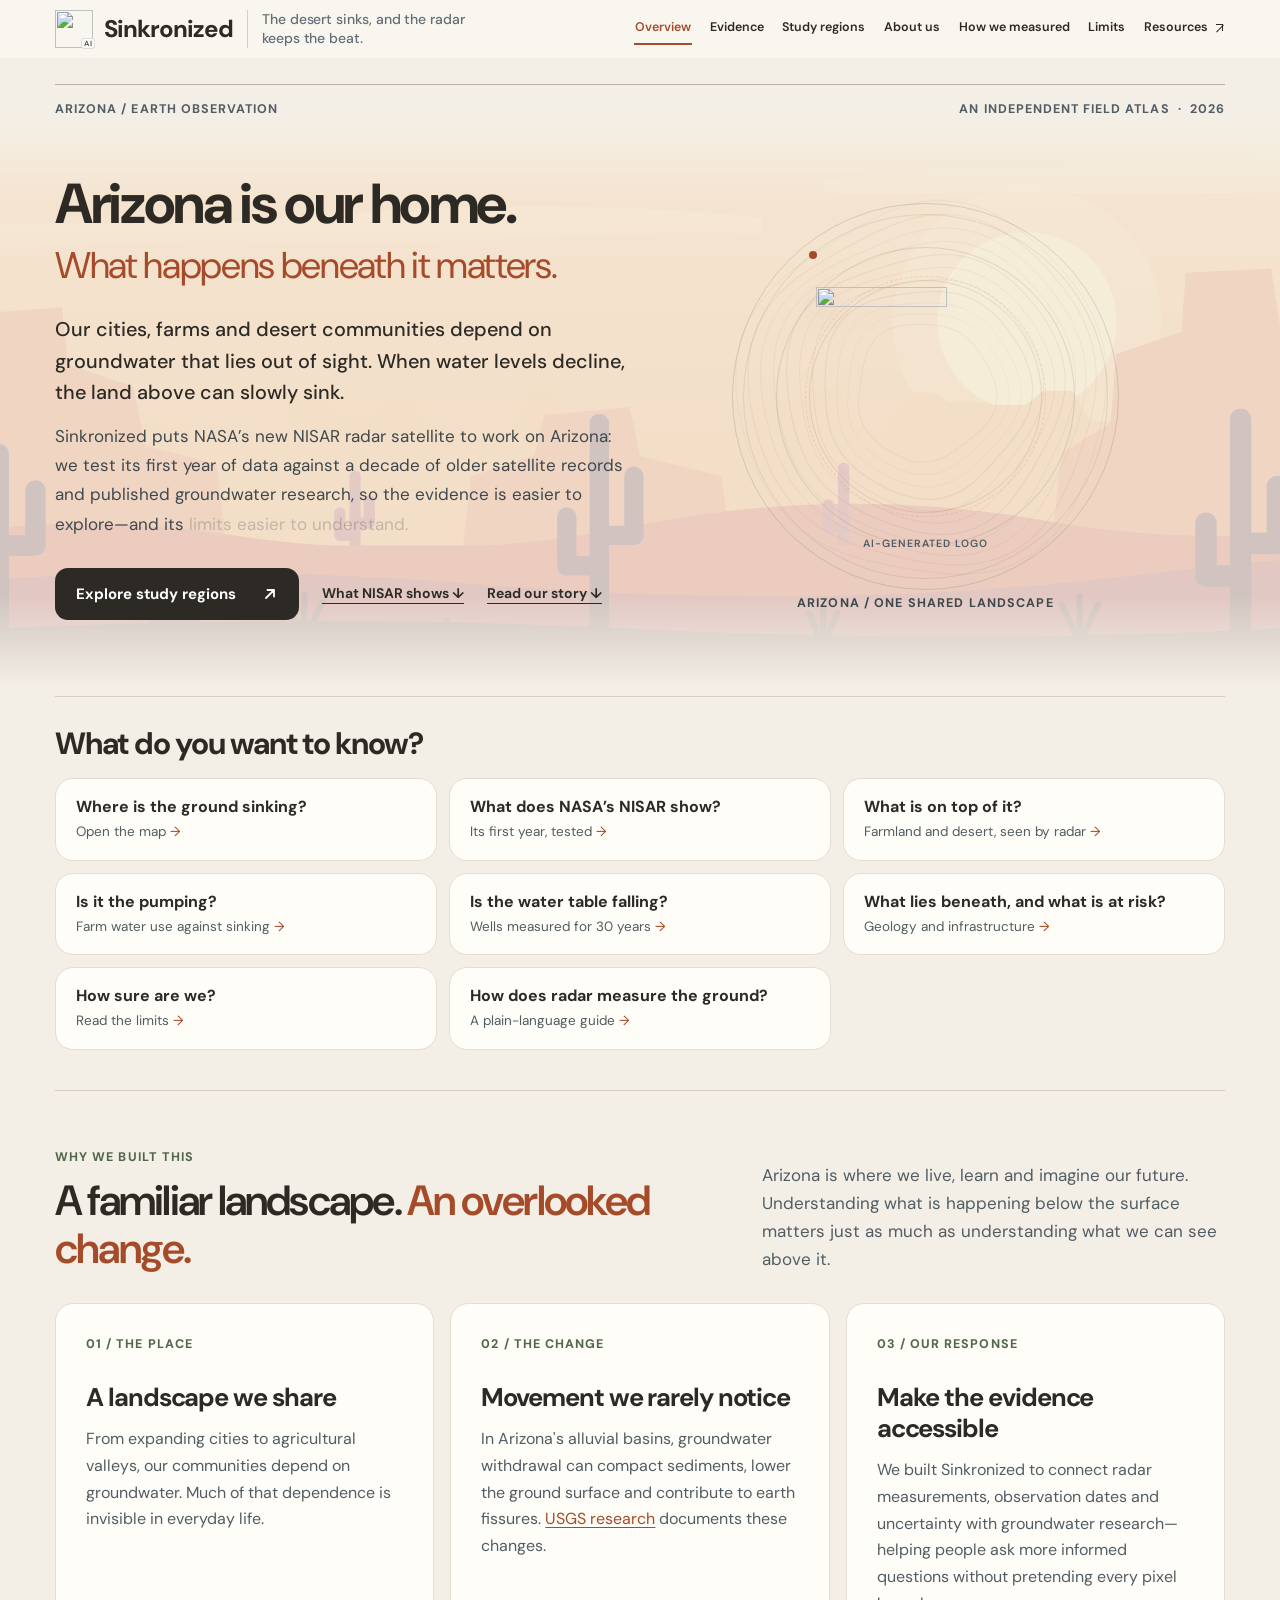
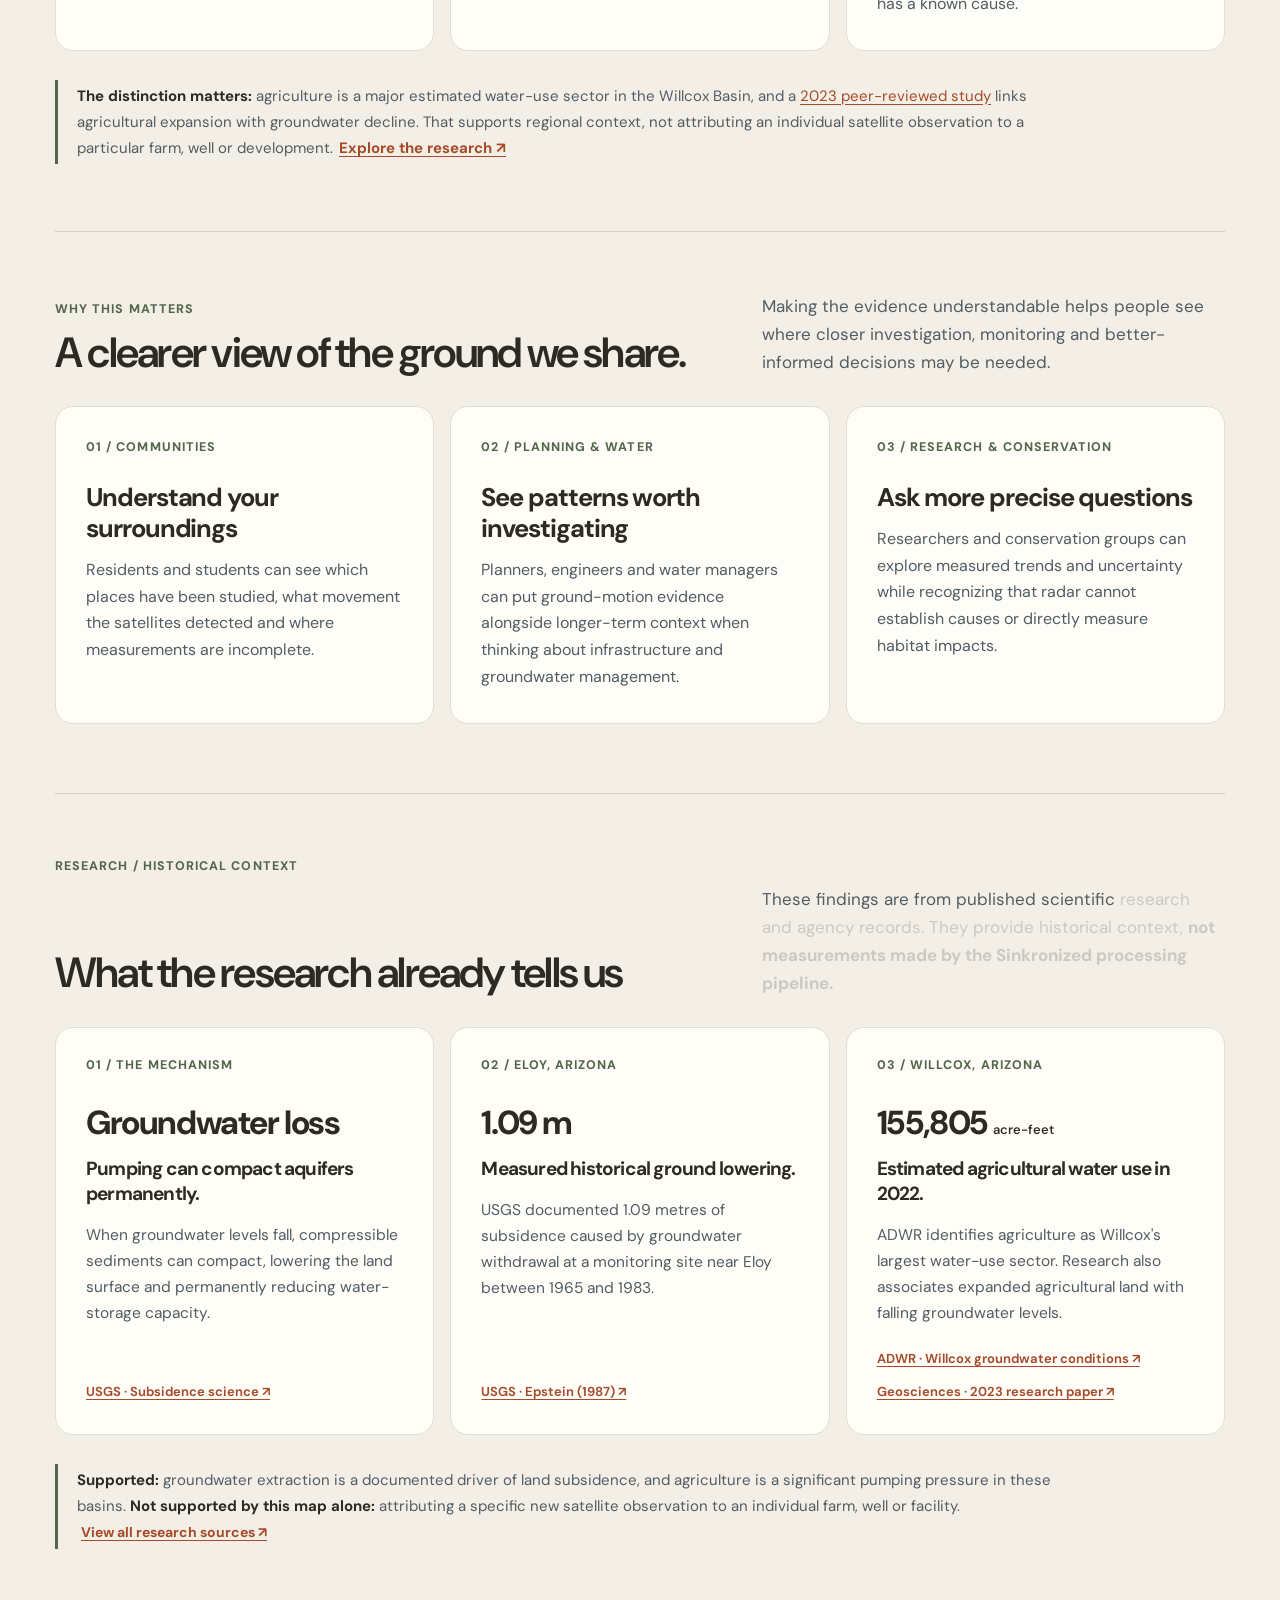
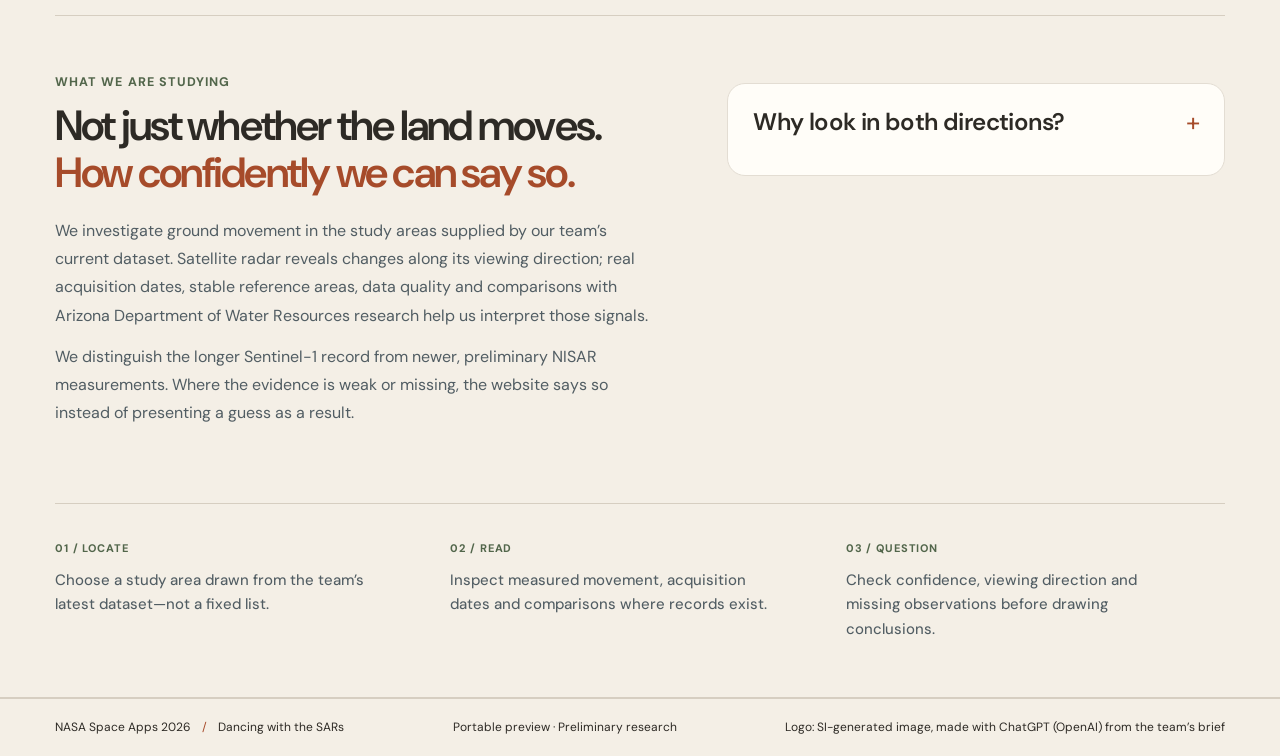
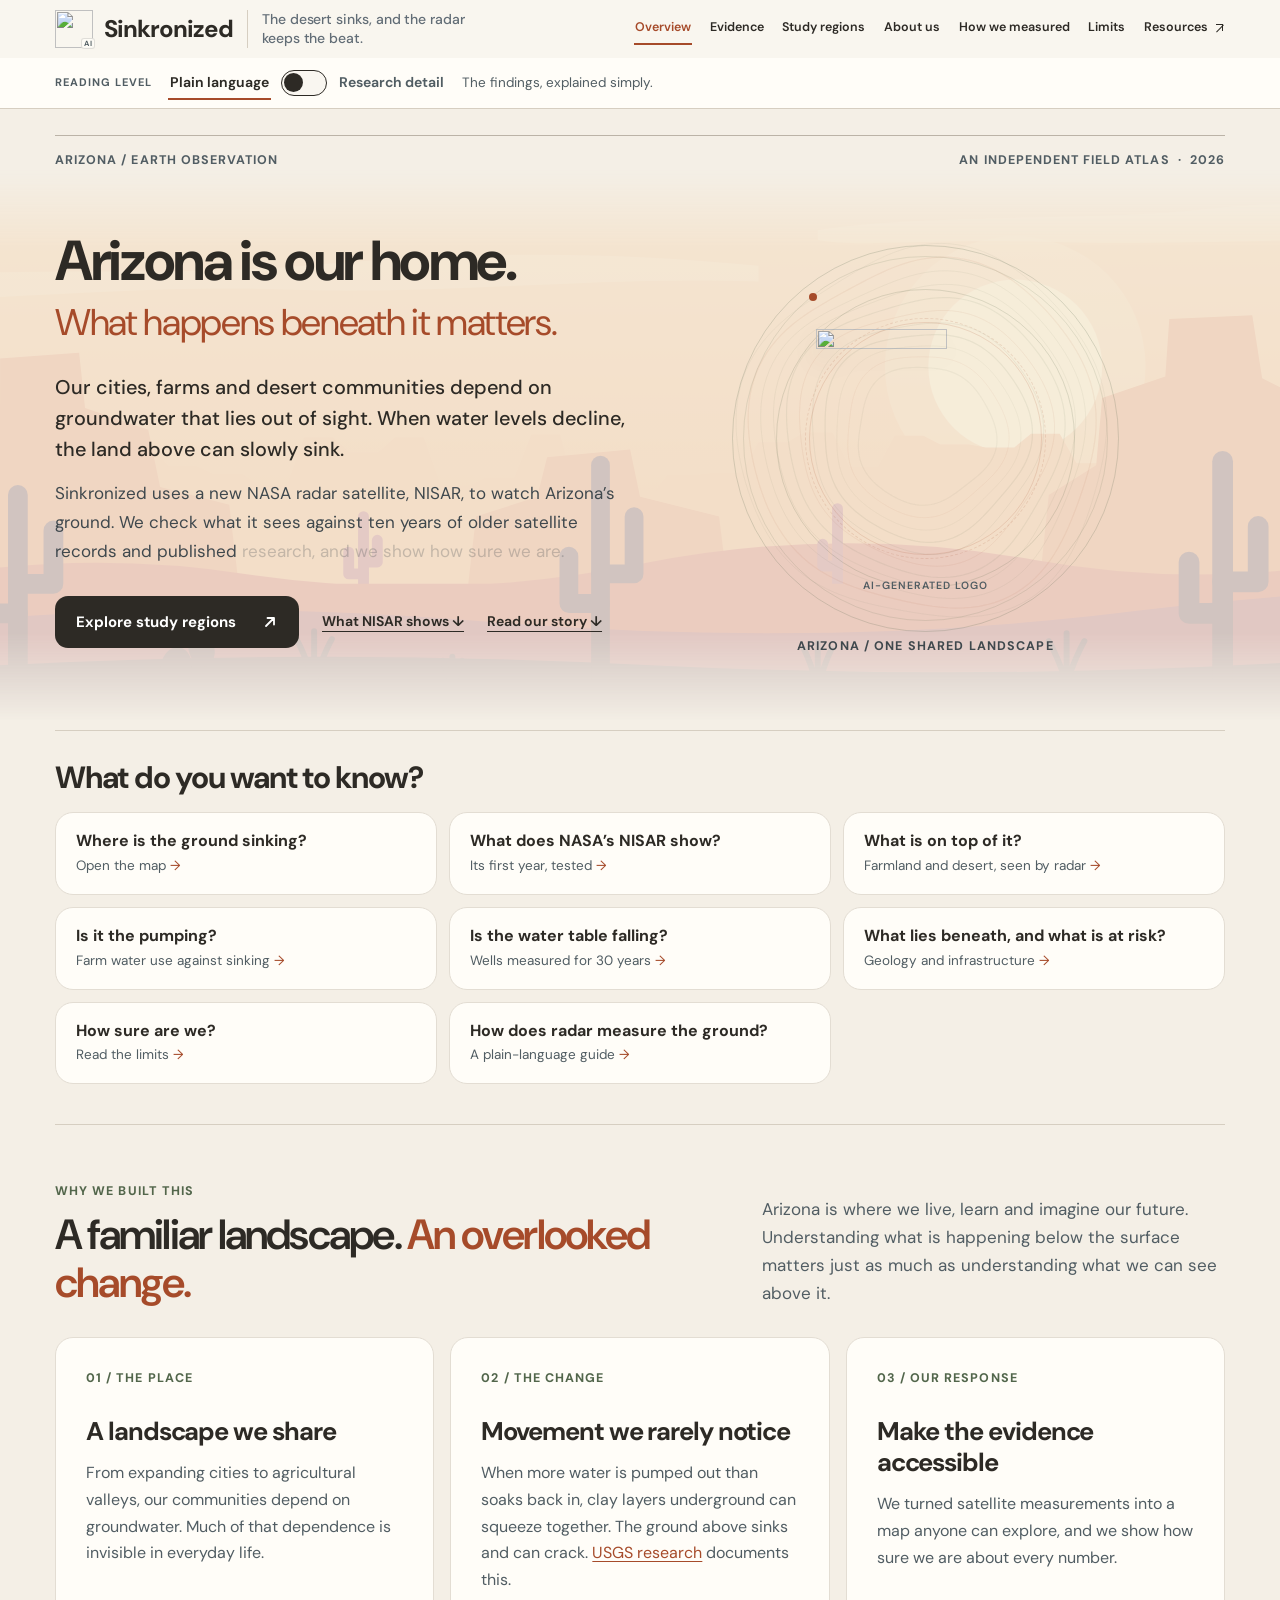
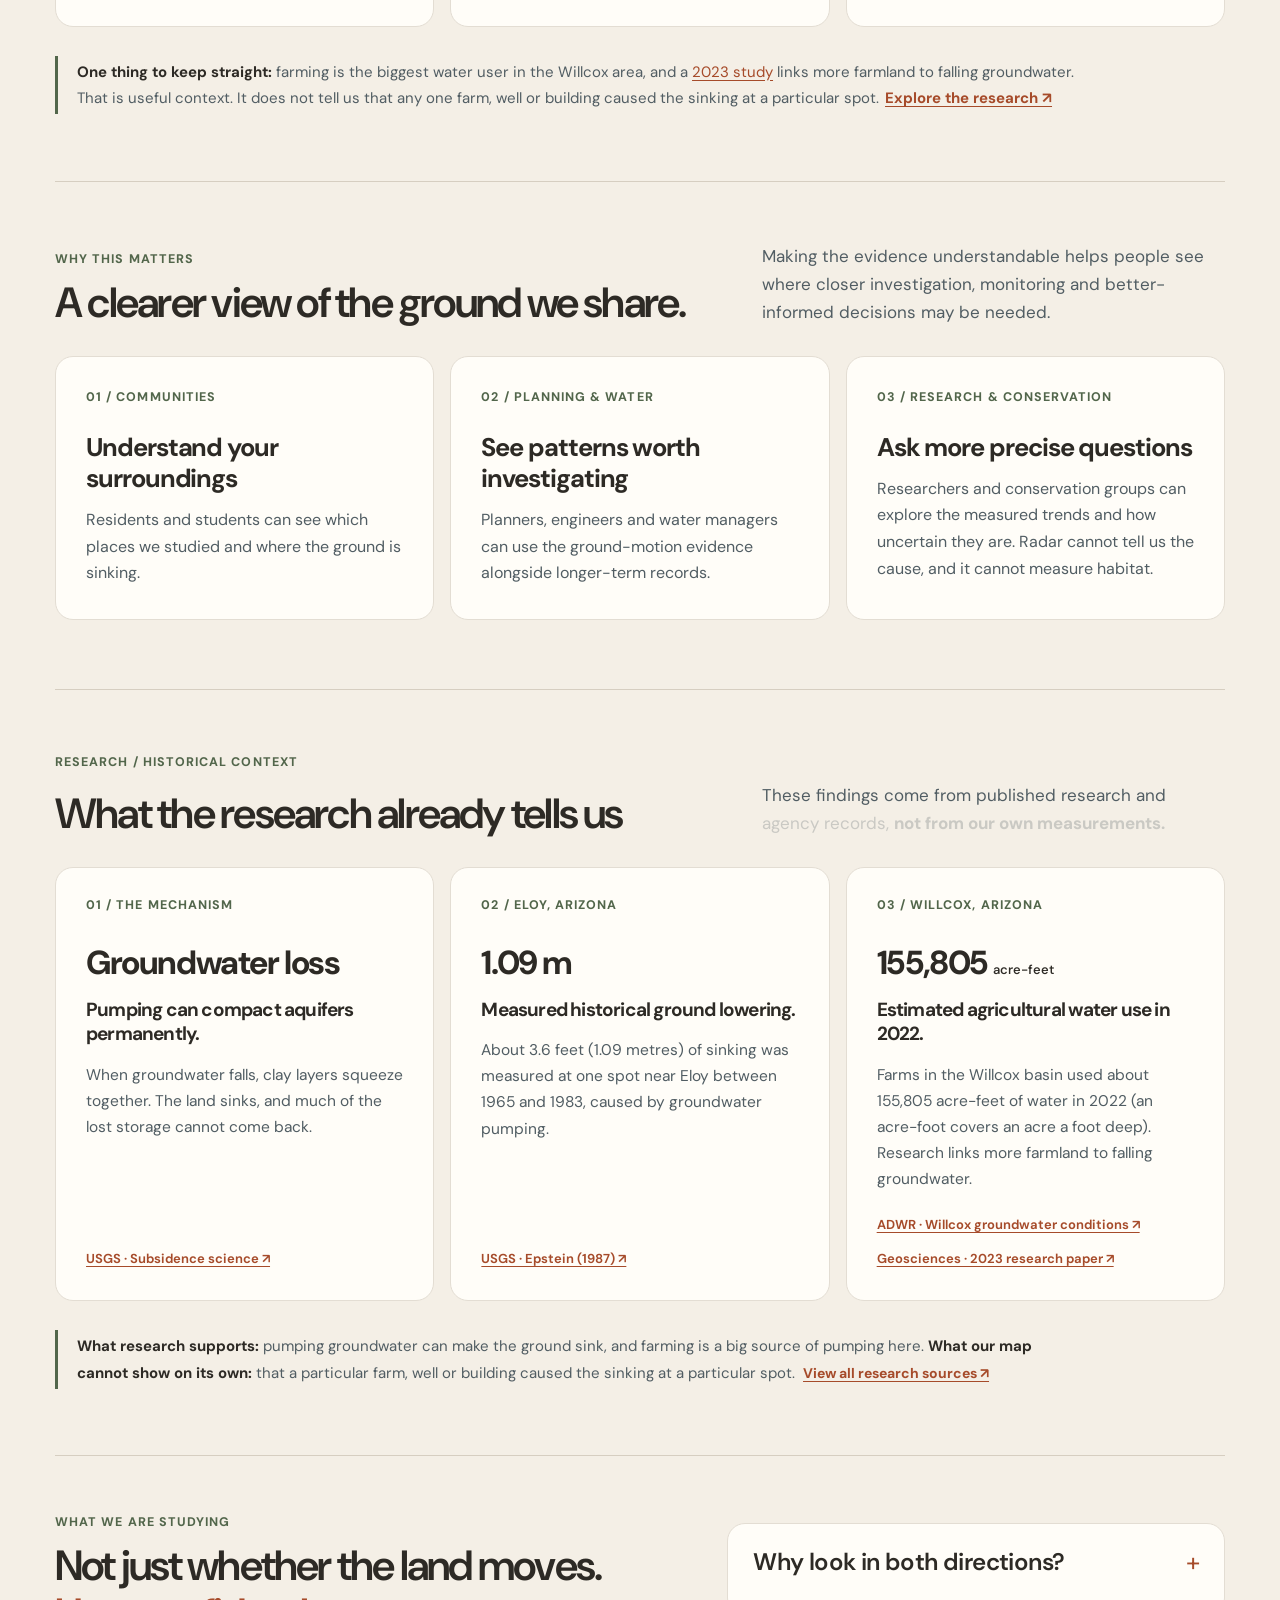
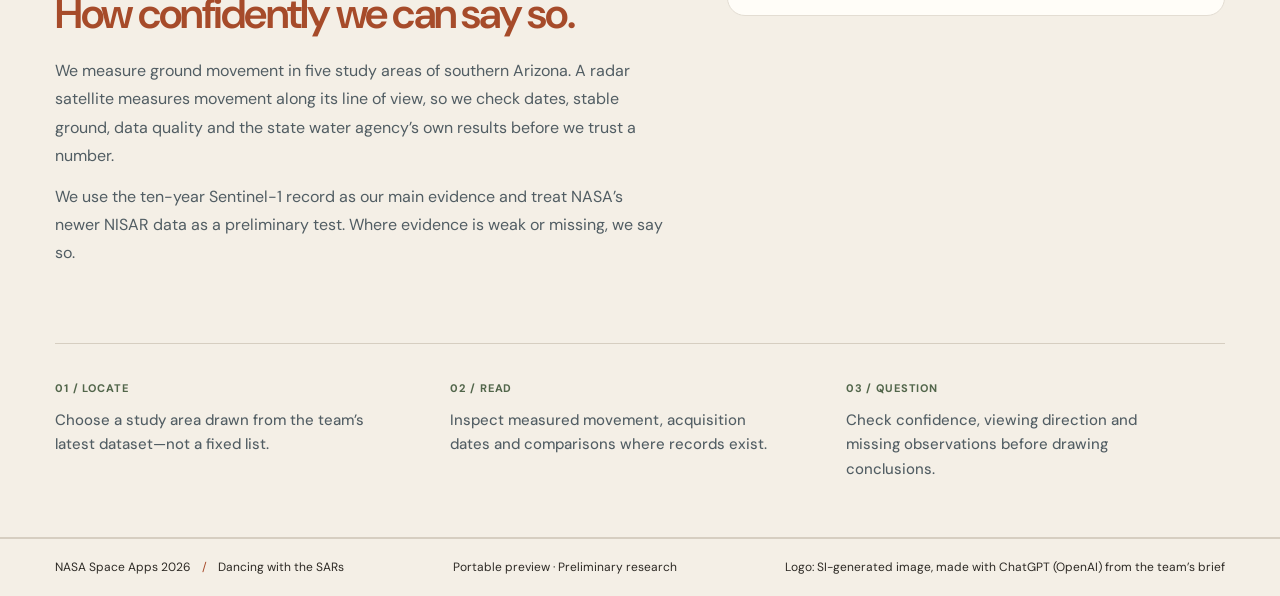
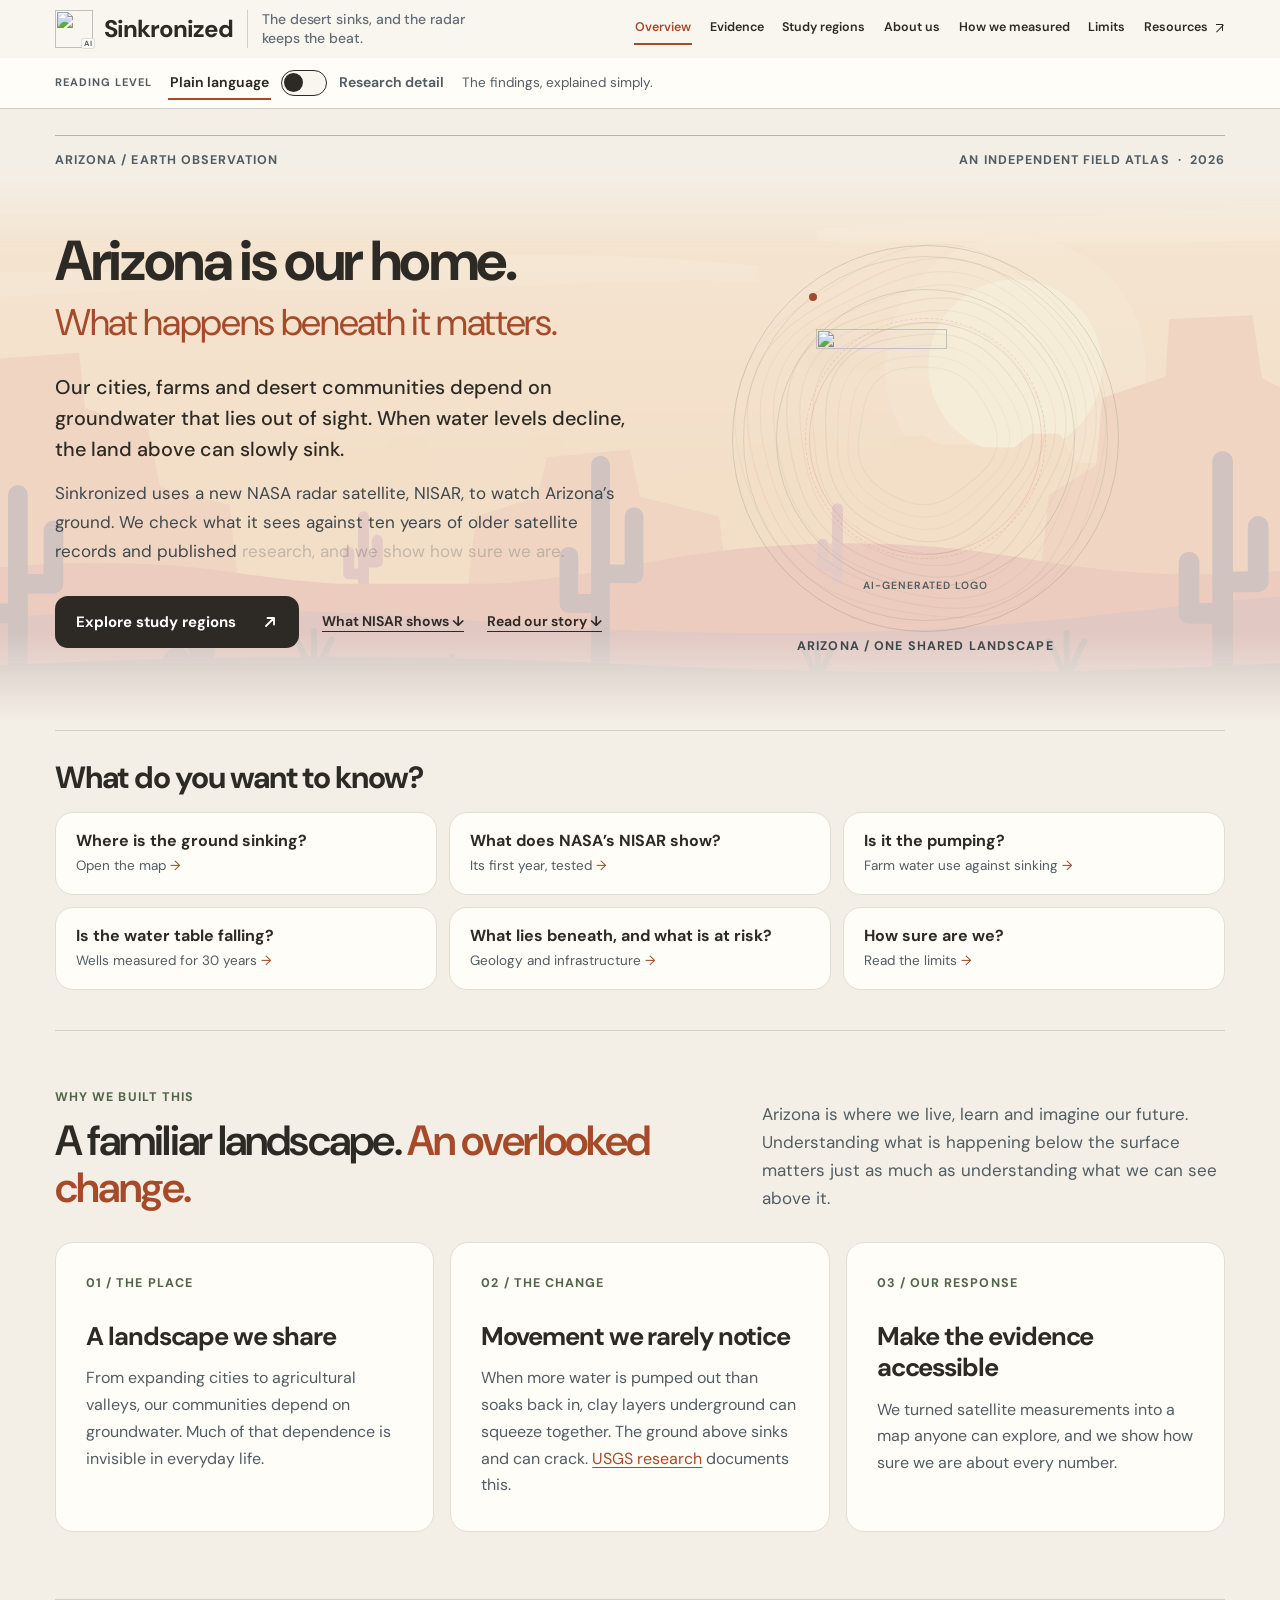
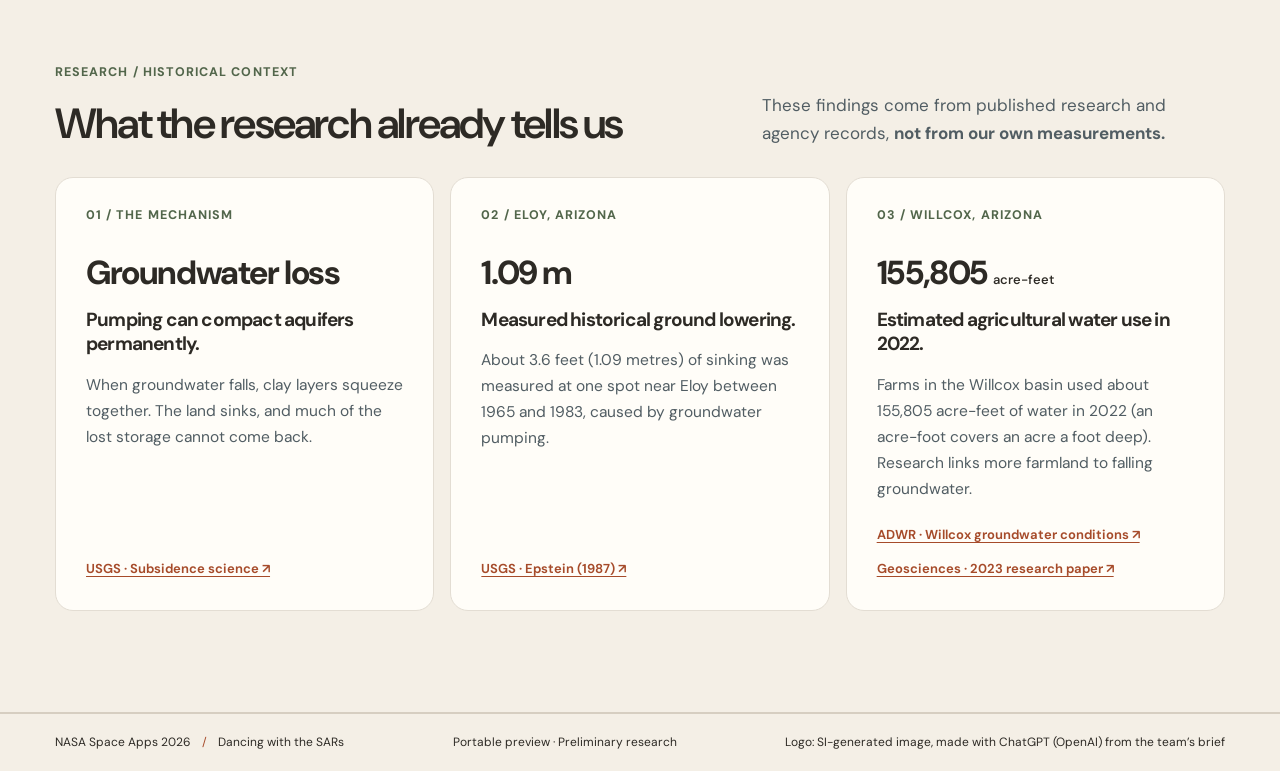
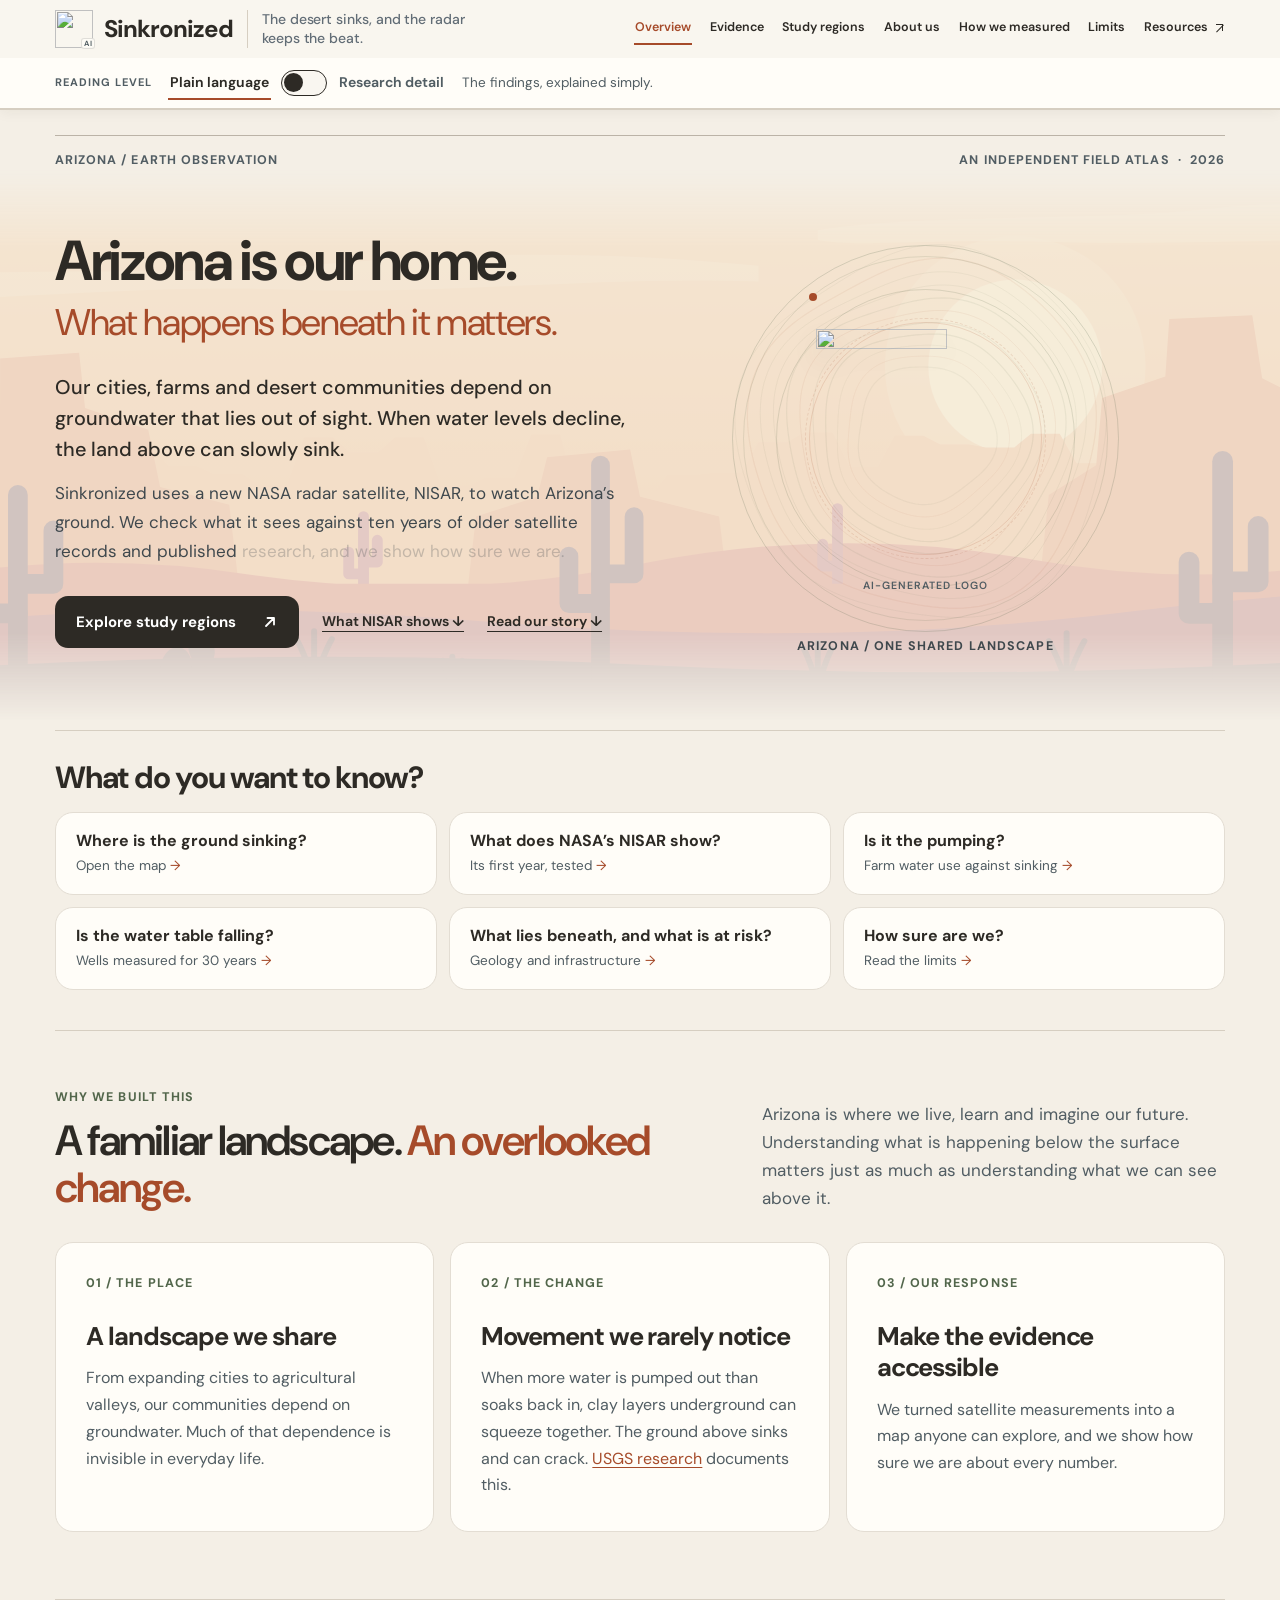
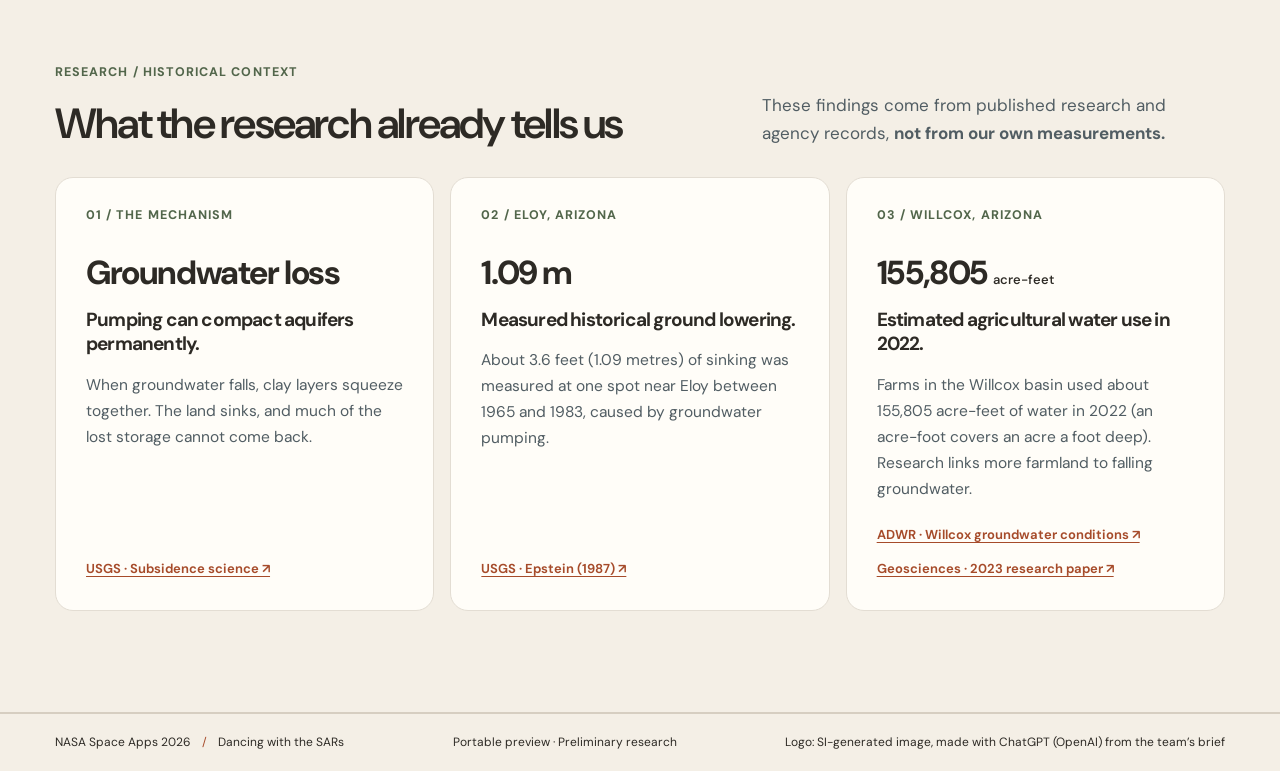
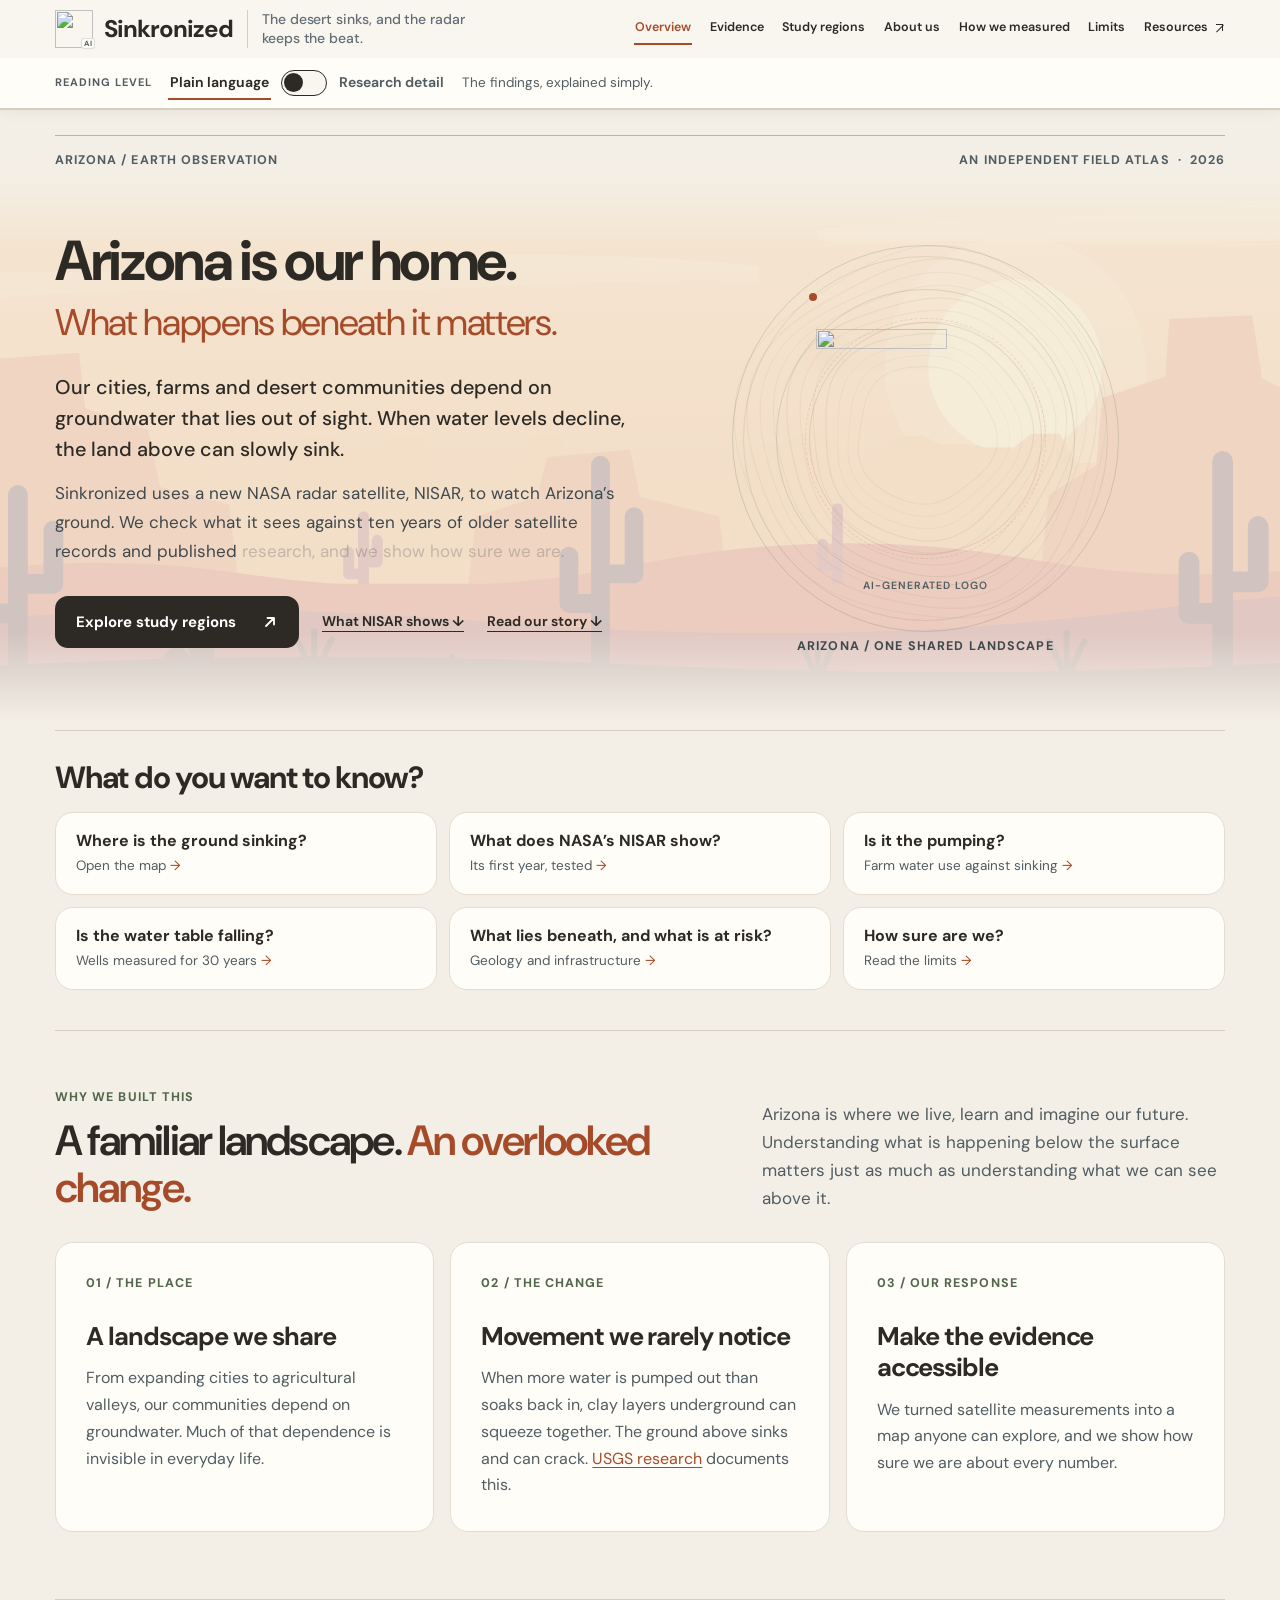
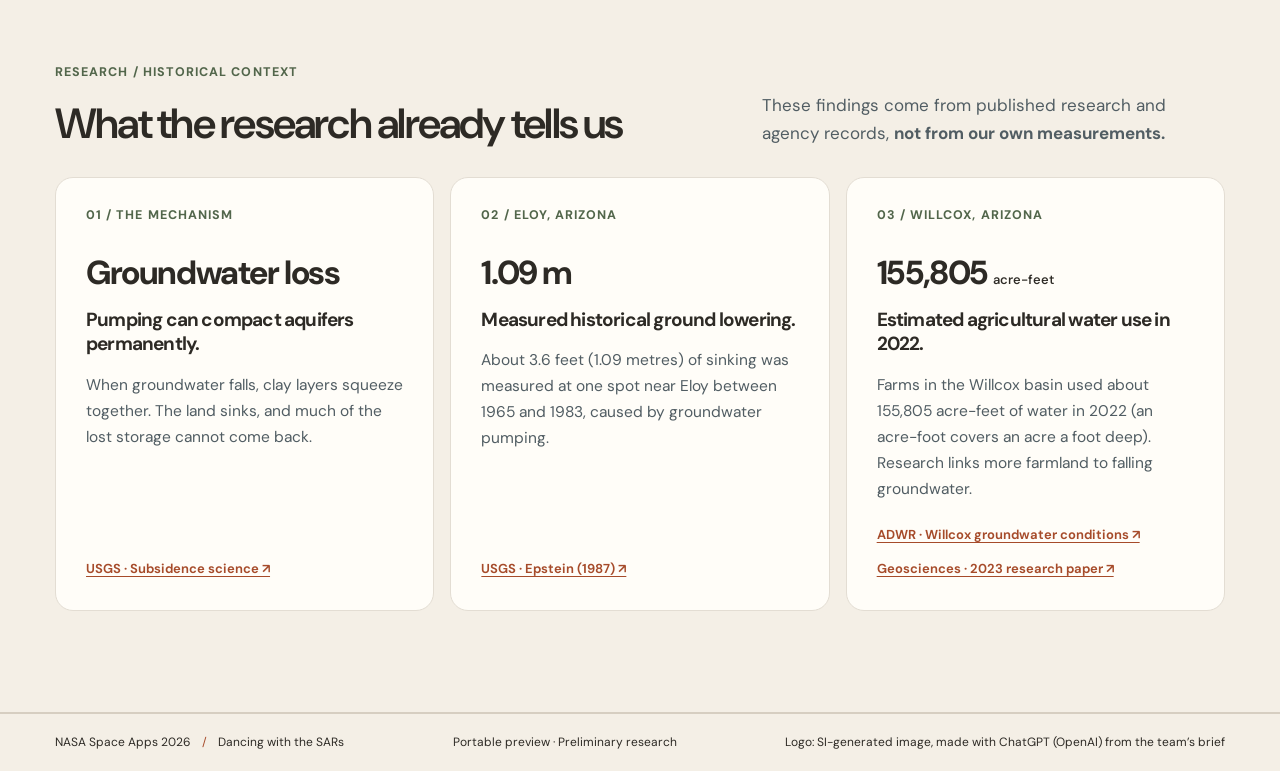
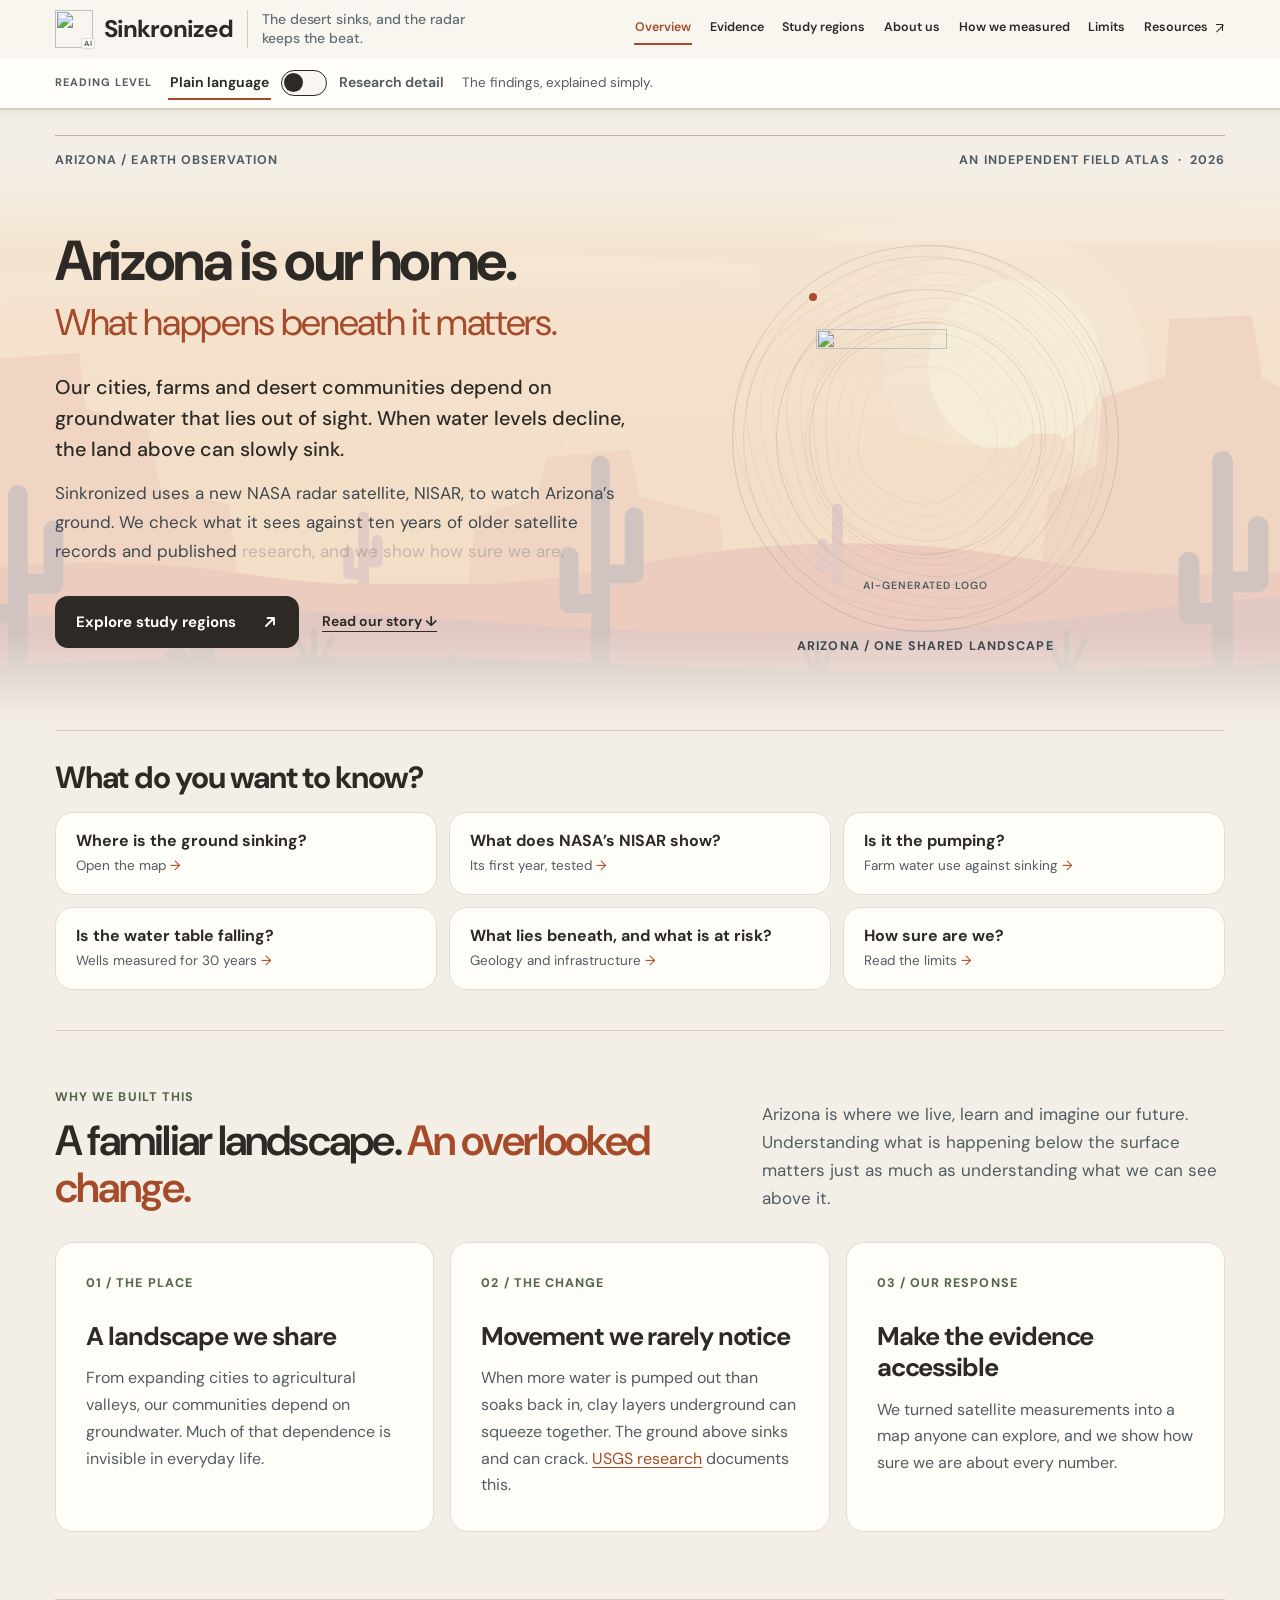
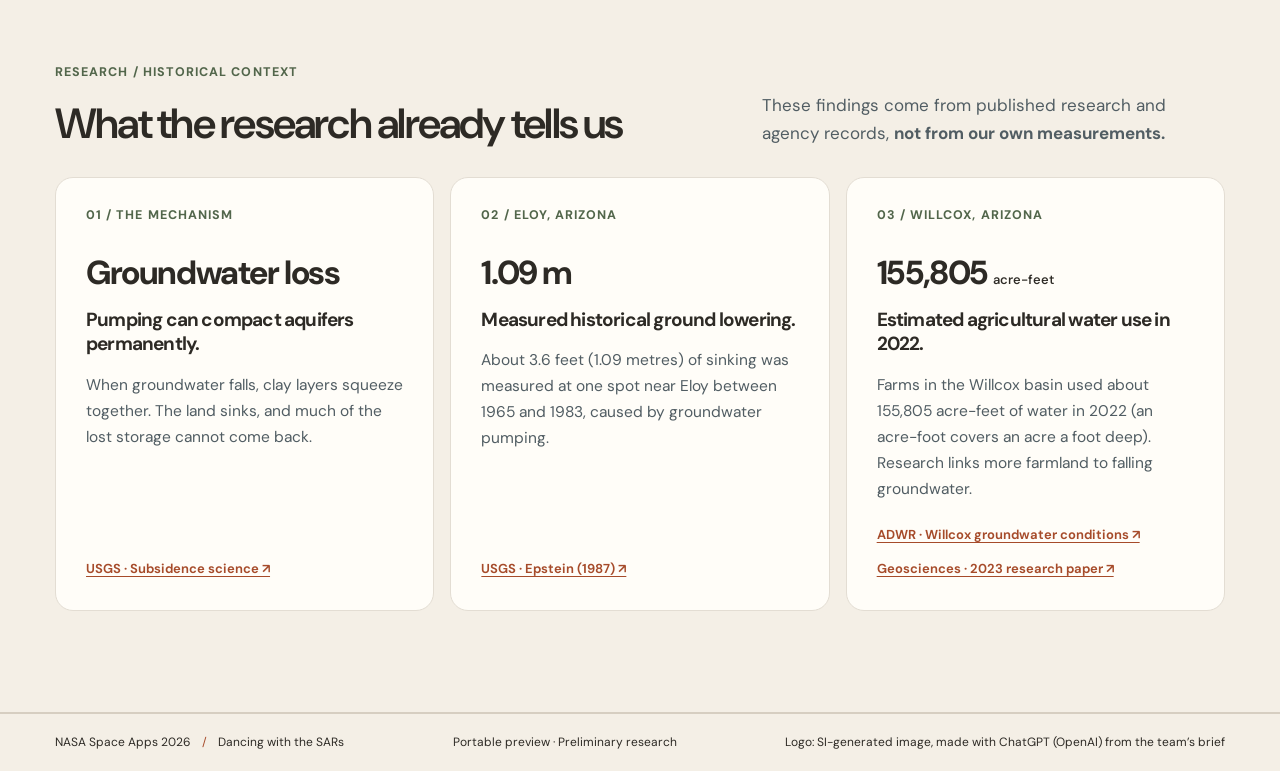
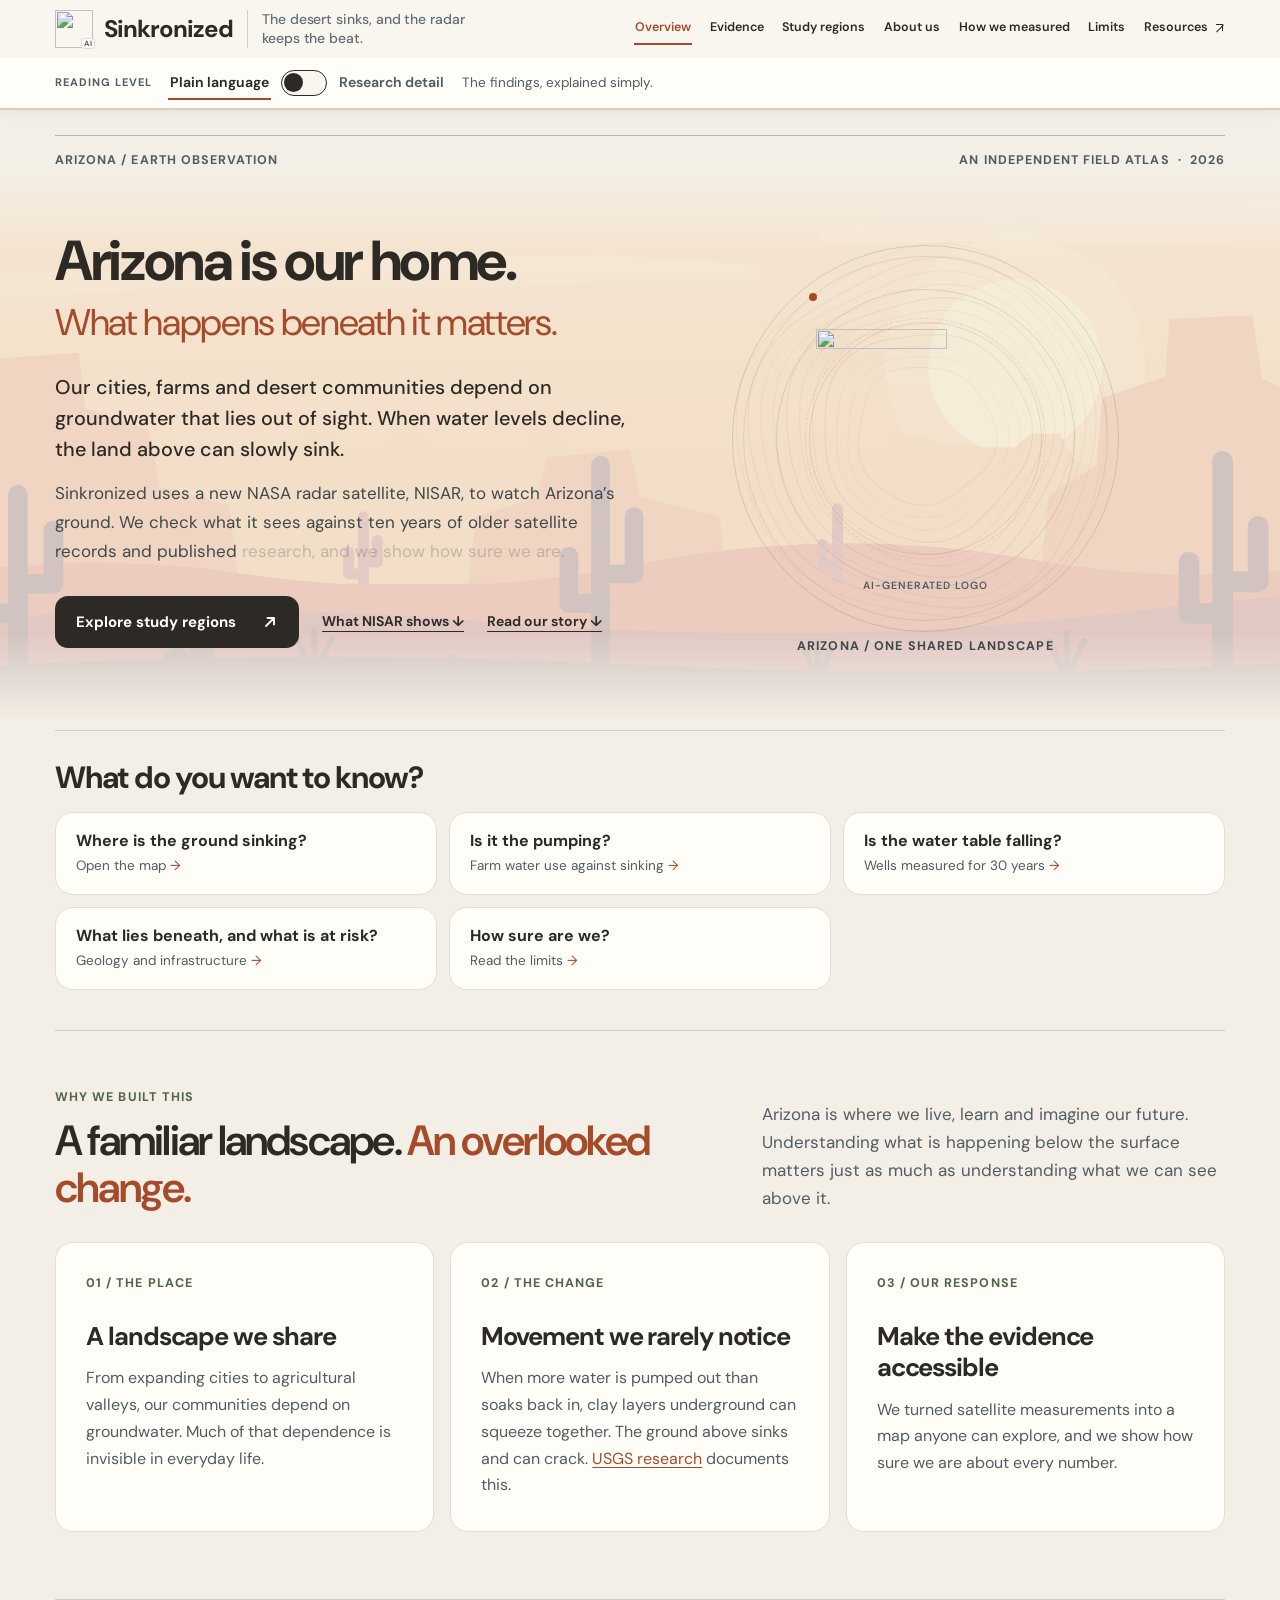
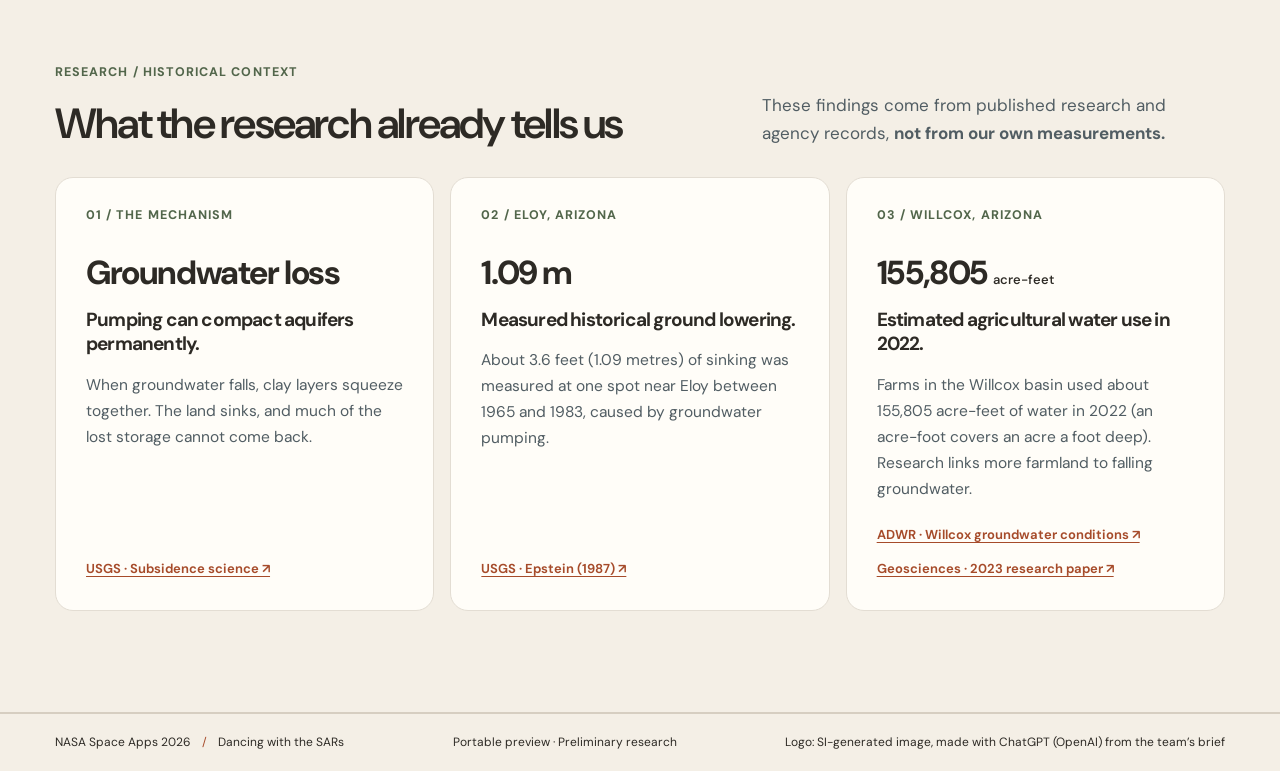
